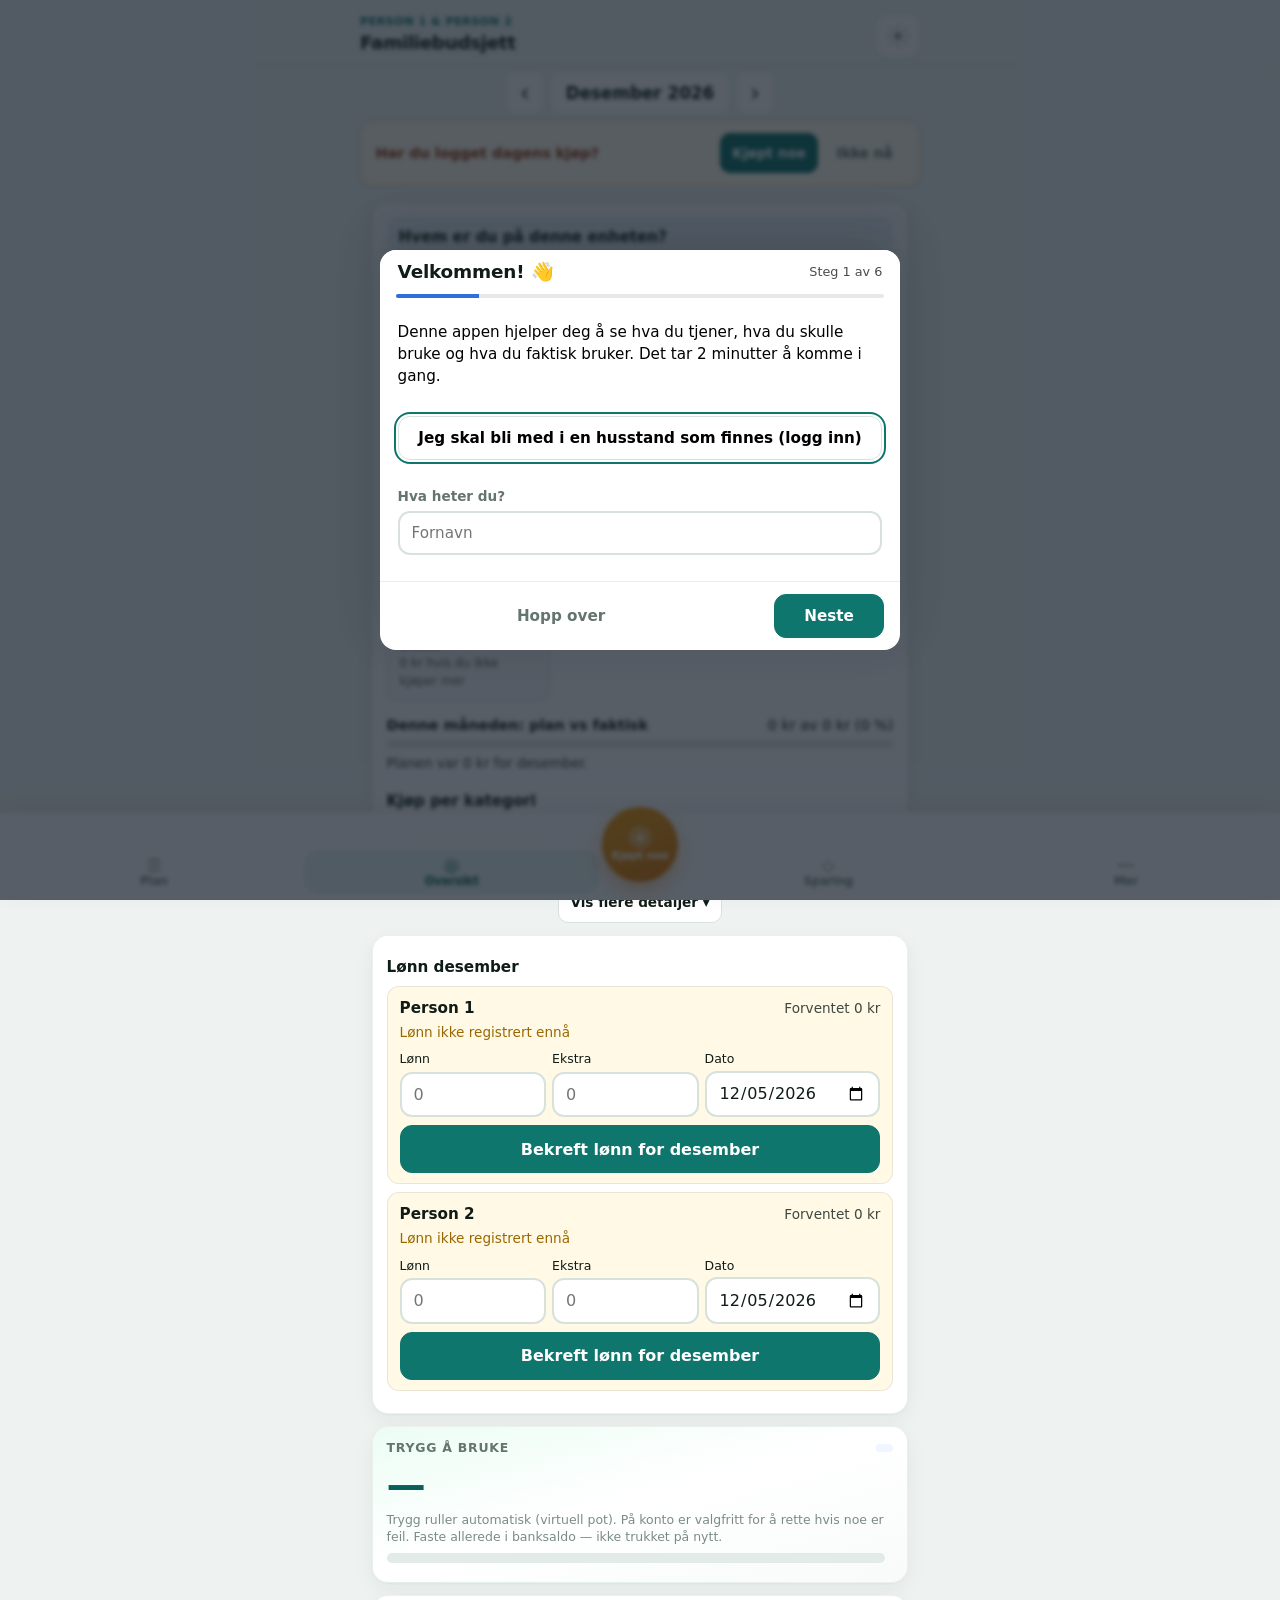
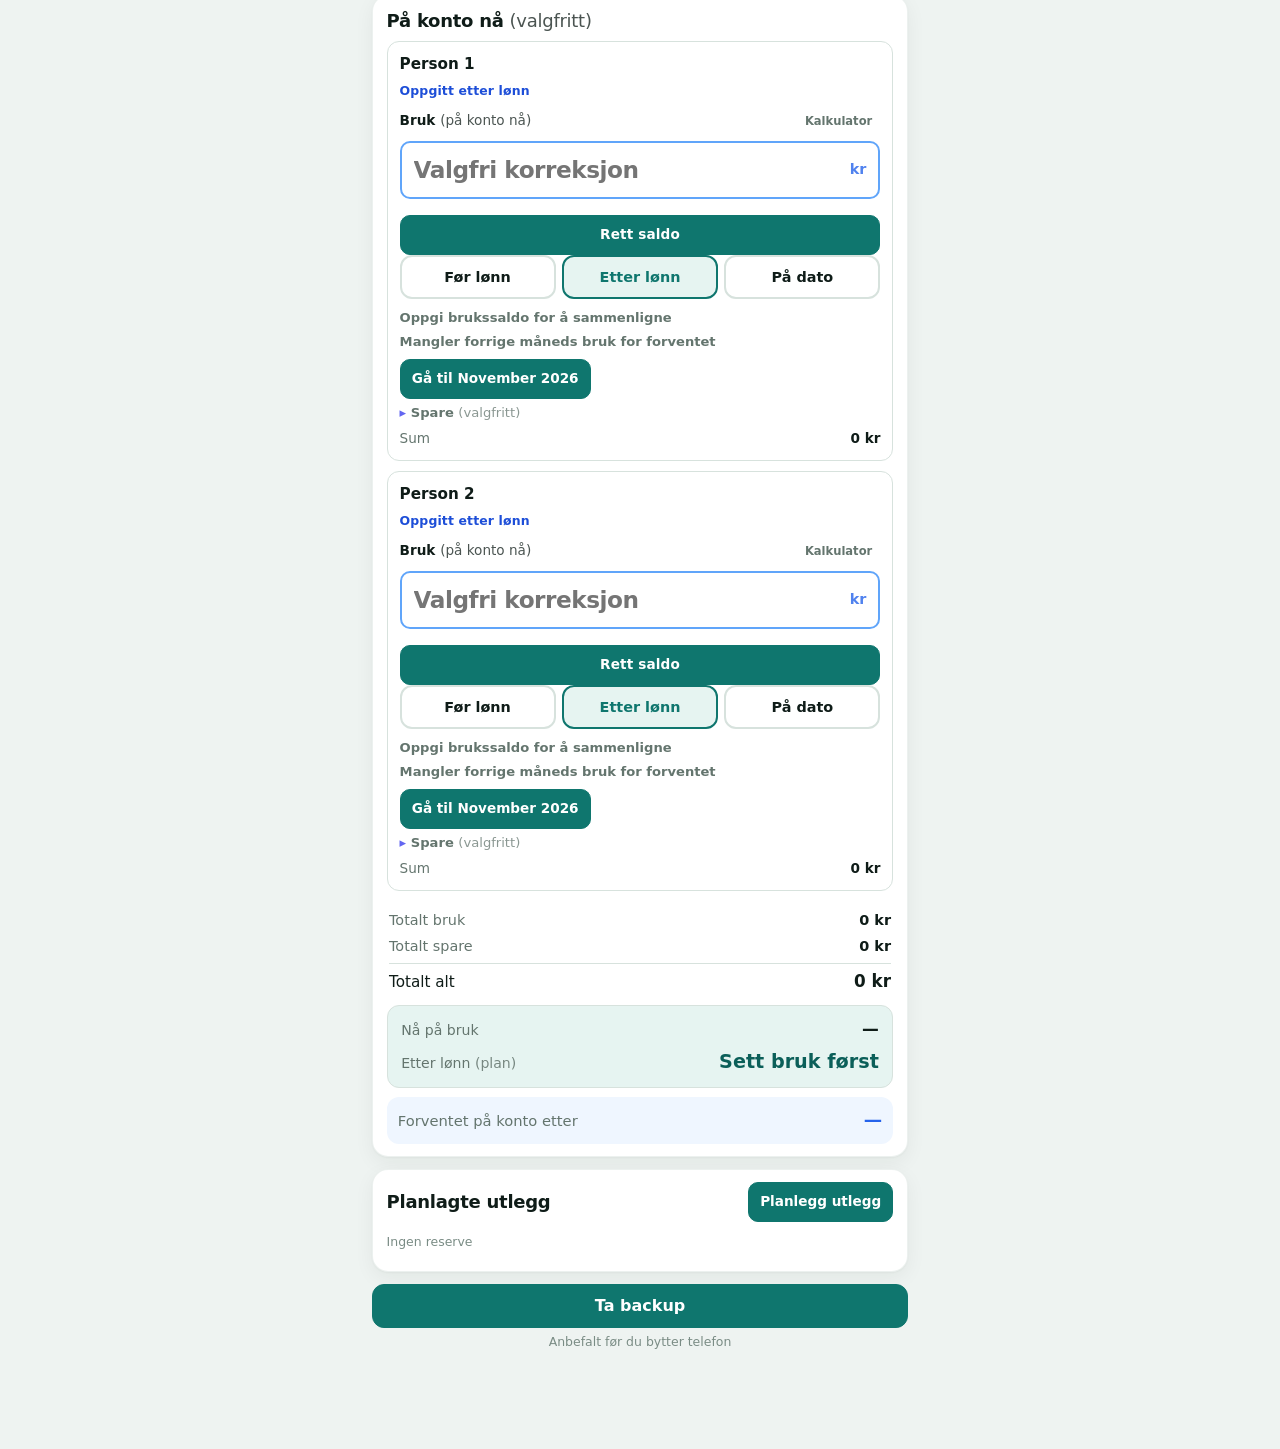
==== familie-budsjett-mobil.html @ 06b8fc4e "Flere brukere: per-post fletting i synk (ingen overskriving), Dette er meg per enhet, delingsveiledn" ====
<!DOCTYPE html>
<html lang="nb">
<head>
  <meta charset="UTF-8" />
  <meta name="viewport" content="width=device-width, initial-scale=1, viewport-fit=cover" />
  <meta name="theme-color" content="#0f766e" />
  <meta name="description" content="Familiebudsjett – budsjett mot faktisk, rask logging for husstanden." />
  <meta name="apple-mobile-web-app-capable" content="yes" />
  <meta name="mobile-web-app-capable" content="yes" />
  <meta name="apple-mobile-web-app-status-bar-style" content="default" />
  <meta name="apple-mobile-web-app-title" content="Budsjett" />
  <meta name="application-name" content="Familiebudsjett" />
  <link rel="manifest" href="manifest.webmanifest" />
  <link rel="apple-touch-icon" href="icon-192.png" />
  <title>Familiebudsjett</title>
  <style>
/* Familiebudsjett – calm modern, mobile-first */
:root {
  --bg: #eef3f1;
  --bg-soft: #e4ece9;
  --card: #ffffff;
  --text: #0f1c18;
  --muted: #64756e;
  --border: #d7e2dd;
  --teal: #0f766e;
  --teal-dark: #0b5f59;
  --teal-bg: #e6f4f1;
  --green: #059669;
  --orange: #d97706; /* softer amber-first */
  --orange-soft: #fffbeb;
  --amber: #d97706;
  --blue: #2563eb;
  --red: #e11d48; /* softer rose-red */
  --shadow: 0 1px 2px rgba(15, 28, 24, .035), 0 6px 20px rgba(15, 28, 24, .055);
  --shadow-sm: 0 1px 2px rgba(15, 28, 24, .04);
  --radius: 16px;
  --radius-sm: 12px;
  --space: 8px;
  --tap: 44px;
  --font: "Segoe UI", system-ui, -apple-system, "Helvetica Neue", sans-serif;
  --fs-title: 1.125rem;
  --fs-body: 0.95rem;
  --fs-meta: 0.78rem;
  --safe-bottom: env(safe-area-inset-bottom, 0px);
  --safe-top: env(safe-area-inset-top, 0px);
  --tab-space: 5.5rem;
  --green-bg: #ecfdf5;
  --red-bg: #fff1f2;
  --orange-bg: #fffbeb;
  --blue-bg: #eff6ff;
  --yellow-bg: #fefce8;
}

*, *::before, *::after { box-sizing: border-box; }

html {
  -webkit-text-size-adjust: 100%;
  scroll-behavior: smooth;
}

body {
  margin: 0;
  font-family: var(--font);
  background: var(--bg);
  color: var(--text);
  line-height: 1.45;
  padding: 0 0 calc(var(--tab-space) + env(safe-area-inset-bottom));
  min-height: 100dvh;
}

button, input, select, textarea {
  font: inherit;
  color: inherit;
}

code {
  font-size: .85em;
  background: var(--bg);
  padding: .1em .35em;
  border-radius: 6px;
}

.skip-link {
  position: absolute;
  left: -9999px;
  top: 0;
  background: var(--teal);
  color: #fff;
  padding: .5rem 1rem;
  z-index: 100;
  border-radius: 0 0 8px 0;
}
.skip-link:focus { left: 0; }

.sr-only {
  position: absolute;
  width: 1px;
  height: 1px;
  padding: 0;
  margin: -1px;
  overflow: hidden;
  clip: rect(0,0,0,0);
  border: 0;
}

/* Header */
.app-header {
  position: sticky;
  top: 0;
  z-index: 25;
  background: rgba(240, 244, 243, .92);
  backdrop-filter: blur(12px);
  -webkit-backdrop-filter: blur(12px);
  border-bottom: 1px solid var(--border);
  padding: .45rem 1rem;
}

.header-inner {
  max-width: 560px;
  margin: 0 auto;
  display: flex;
  align-items: center;
  justify-content: space-between;
  gap: .75rem;
}

.eyebrow {
  margin: 0;
  font-size: .75rem;
  font-weight: 600;
  color: var(--teal);
  letter-spacing: .02em;
}

.app-header h1 {
  margin: .1rem 0 0;
  font-size: 1.2rem;
  font-weight: 750;
  letter-spacing: -.02em;
}

.icon-btn {
  min-width: var(--tap);
  min-height: var(--tap);
  border: none;
  background: var(--card);
  border-radius: 12px;
  box-shadow: var(--shadow);
  cursor: pointer;
  display: grid;
  place-items: center;
  color: var(--muted);
  padding: 0;
  flex-shrink: 0;
}
.icon-btn:hover { color: var(--text); }
.icon-btn:active { transform: scale(.96); }

/* Month bar */
.month-bar {
  display: flex;
  align-items: center;
  justify-content: center;
  gap: .45rem;
  padding: .75rem 1rem .35rem;
  max-width: 560px;
  margin: 0 auto;
}

.sticky-bar {
  position: sticky;
  top: 64px;
  z-index: 20;
  background: rgba(240, 244, 243, .94);
  backdrop-filter: blur(10px);
  -webkit-backdrop-filter: blur(10px);
  padding-bottom: .55rem;
  border-bottom: 1px solid transparent;
}

.month-nav {
  min-width: var(--tap);
  min-height: var(--tap);
  border: none;
  background: var(--card);
  border-radius: 12px;
  box-shadow: var(--shadow);
  cursor: pointer;
  font-size: 1.5rem;
  line-height: 1;
  color: var(--text);
}
.month-nav:active { transform: scale(.96); }

.month-label {
  min-height: var(--tap);
  min-width: 10.5rem;
  border: none;
  background: var(--card);
  border-radius: 12px;
  box-shadow: var(--shadow);
  cursor: pointer;
  font-size: 1.05rem;
  font-weight: 700;
  padding: 0 .9rem;
}
.month-label:hover { outline: 2px solid var(--teal-bg); }

.toolbar {
  max-width: 560px;
  margin: 0 auto;
  padding: .35rem 1rem .5rem;
  display: flex;
  gap: .5rem;
  align-items: center;
  justify-content: space-between;
  flex-wrap: wrap;
}

.sort-wrap { margin-left: auto; }

/* Reminder — soft, in content flow (never covers bottom buy) */
.reminder {
  position: relative;
  z-index: 1;
  max-width: 560px;
  margin: 0 auto .55rem;
  padding: .7rem .9rem;
  background: var(--orange-bg);
  border: 1px solid #fed7aa;
  border-radius: 14px;
  display: flex;
  flex-wrap: wrap;
  align-items: center;
  justify-content: space-between;
  gap: .55rem;
  width: calc(100% - 2rem);
  pointer-events: auto;
}
.reminder.soft-reminder {
  box-shadow: none;
}
.reminder p { margin: 0; font-weight: 600; color: #9a3412; font-size: .9rem; }
.reminder-actions { display: flex; gap: .4rem; }
.reminder[hidden] { display: none !important; }

/* Layout */
.wrap {
  max-width: 560px;
  margin: 0 auto;
  padding: 0 1rem 1rem;
  display: flex;
  flex-direction: column;
  gap: 1rem;
}

.card {
  background: var(--card);
  border-radius: var(--radius);
  box-shadow: var(--shadow);
  padding: 1.1rem 1.15rem;
}

.card-head {
  display: flex;
  align-items: center;
  justify-content: space-between;
  gap: .5rem;
  margin-bottom: .75rem;
}

.card h2, .card-head h2 {
  margin: 0;
  font-size: .78rem;
  font-weight: 700;
  text-transform: uppercase;
  letter-spacing: .06em;
  color: var(--muted);
}

.hint {
  margin: -.35rem 0 .85rem;
  font-size: .85rem;
  color: var(--muted);
}

.meta-line {
  margin: .65rem 0 0;
  font-size: .82rem;
  color: var(--muted);
}

.pill {
  display: inline-flex;
  align-items: center;
  font-size: .72rem;
  font-weight: 700;
  padding: .25rem .55rem;
  border-radius: 999px;
  text-transform: uppercase;
  letter-spacing: .04em;
}
.pill.blue { background: var(--blue-bg); color: var(--blue); }
.pill.green { background: var(--green-bg); color: var(--green); }
.pill.orange { background: var(--orange-bg); color: var(--orange); }
.pill.red { background: var(--red-bg); color: var(--red); }

/* Family stats */
.stat-grid { display: grid; gap: .55rem; }

.stat {
  display: flex;
  justify-content: space-between;
  align-items: baseline;
  gap: .75rem;
  padding: .55rem .75rem;
  border-radius: 12px;
  background: var(--bg);
}
.stat .label { color: var(--muted); font-size: .92rem; }
.stat .value {
  font-weight: 700;
  font-size: 1.1rem;
  font-variant-numeric: tabular-nums;
  text-align: right;
}
.stat.green { background: var(--green-bg); }
.stat.green .value { color: var(--green); }
.stat.orange { background: var(--orange-bg); }
.stat.orange .value { color: var(--orange); }
.stat.blue { background: var(--blue-bg); }
.stat.blue .value { color: var(--blue); }
.stat.red { background: var(--red-bg); }
.stat.red .value { color: var(--red); }
.stat.big { padding: .85rem; margin-top: .15rem; }
.stat.big .value { font-size: 1.4rem; }

.saldo-row {
  display: flex;
  flex-direction: column;
  gap: .35rem;
  padding: .6rem .75rem;
  border-radius: 12px;
  background: var(--blue-bg);
}
.saldo-row label {
  font-size: .88rem;
  color: var(--blue);
  font-weight: 600;
}
.input-affix {
  display: flex;
  align-items: center;
  gap: .45rem;
  background: #fff;
  border: 2px solid #93c5fd;
  border-radius: 10px;
  padding-right: .75rem;
}
.input-affix input {
  border: none;
  background: transparent;
  padding: .65rem .75rem;
  font-size: 1.15rem;
  font-weight: 700;
  color: var(--blue);
  width: 100%;
  min-height: calc(var(--tap) - 4px);
}
.input-affix input:focus { outline: none; }
.input-affix:focus-within { border-color: var(--blue); }
.input-affix span {
  color: var(--blue);
  font-weight: 600;
  font-size: .9rem;
  opacity: .8;
}

/* Kontoer (per-person bruk / spare) */
.kontoer-grid {
  display: flex;
  flex-direction: column;
  gap: .65rem;
  margin-bottom: .65rem;
}
.kontoer-person {
  padding: .7rem .75rem;
  border-radius: 12px;
  background: var(--bg);
  border: 1px solid var(--border);
}
.kontoer-person h3 {
  margin: 0 0 .55rem;
  font-size: .95rem;
  font-weight: 700;
}
.kontoer-fields {
  display: grid;
  grid-template-columns: 1fr 1fr;
  gap: .5rem .65rem;
}
.kontoer-fields .field {
  display: flex;
  flex-direction: column;
  gap: .25rem;
  margin: 0;
}
.kontoer-fields .field > span {
  font-size: .78rem;
  font-weight: 600;
  color: var(--muted);
}
.kontoer-fields .input-affix {
  border-color: #93c5fd;
}
.kontoer-fields .input-affix.spare {
  border-color: #a5b4fc;
}
.kontoer-fields .input-affix.spare input { color: #4338ca; }
.kontoer-fields .input-affix.spare span { color: #4338ca; }
.kontoer-fields .input-affix.spare:focus-within { border-color: #4338ca; }
.kontoer-person-sum {
  margin-top: .45rem;
  font-size: .85rem;
  color: var(--muted);
  display: flex;
  justify-content: space-between;
  font-variant-numeric: tabular-nums;
}
.kontoer-person-sum strong {
  color: var(--text);
  font-weight: 700;
}
.kontoer-totals {
  display: flex;
  flex-direction: column;
  gap: .35rem;
  padding: .55rem .15rem .35rem;
  margin-bottom: .35rem;
}
.kontoer-total-row {
  display: flex;
  justify-content: space-between;
  align-items: baseline;
  font-size: .9rem;
  color: var(--muted);
  font-variant-numeric: tabular-nums;
}
.kontoer-total-row strong {
  color: var(--text);
  font-weight: 700;
}
.kontoer-total-row.is-grand {
  padding-top: .35rem;
  border-top: 1px solid var(--border);
  font-size: .95rem;
  color: var(--text);
}
.kontoer-total-row.is-grand strong {
  font-size: 1.05rem;
}

.saldo-hero {
  margin: .35rem 0 .55rem;
  padding: .7rem .85rem;
  border-radius: var(--radius-sm, 12px);
  background: var(--teal-bg, #e6f4f1);
  border: 1px solid var(--border);
  display: flex;
  flex-direction: column;
  gap: .4rem;
}
.saldo-hero-row {
  display: flex;
  justify-content: space-between;
  align-items: baseline;
  gap: .75rem;
  font-variant-numeric: tabular-nums;
}
.saldo-hero-label {
  color: var(--muted);
  font-size: .88rem;
}
.saldo-hero-label .opt {
  font-style: normal;
  font-weight: 400;
  opacity: .85;
}
.saldo-hero-value {
  font-weight: 700;
  color: var(--text);
  font-size: 1.05rem;
}
.saldo-hero-row.is-emphasis .saldo-hero-value {
  font-size: 1.2rem;
  color: var(--teal-dark, #0b5f59);
}
.saldo-hero-value.is-neg { color: var(--red); }
.saldo-hero-value.is-muted { color: var(--muted); font-weight: 600; font-size: .95rem; }
.saldo-hero-hint { margin: .15rem 0 0; }

/* ——— På konto nå (reconciliation) ——— */
.pa-konto-card {
  border-color: #93c5fd;
  background: linear-gradient(180deg, #f8fbff 0%, var(--card, #fff) 48%);
}
.pa-konto-lead {
  margin: -.15rem 0 .65rem;
}
.pa-konto-person {
  background: #fff;
}
.pa-konto-bruk-field {
  display: flex;
  flex-direction: column;
  gap: .3rem;
  margin: 0 0 .55rem;
}
.pa-konto-bruk-field .field-label-row {
  display: flex;
  justify-content: space-between;
  align-items: center;
  gap: .5rem;
}
.pa-konto-bruk-field .field-label-row > span {
  font-size: .85rem;
  font-weight: 700;
  color: var(--text);
}
.pa-konto-bruk-input {
  border-color: #60a5fa !important;
  border-width: 2px;
}
.pa-konto-bruk-input input.pa-konto-bruk {
  font-size: 1.45rem;
  font-weight: 800;
  letter-spacing: -0.02em;
  min-height: 2.6rem;
  font-variant-numeric: tabular-nums;
}
.pa-konto-compare {
  display: flex;
  flex-direction: column;
  gap: .25rem;
  margin: .15rem 0 .35rem;
  padding: .45rem .55rem;
  border-radius: 10px;
  background: var(--bg, #f5f7fa);
  border: 1px solid var(--border);
}
.pa-konto-compare-row {
  display: flex;
  justify-content: space-between;
  align-items: baseline;
  gap: .75rem;
  font-size: .88rem;
  color: var(--muted);
  font-variant-numeric: tabular-nums;
}
.pa-konto-compare-row strong {
  color: var(--text);
  font-weight: 700;
}
.pa-konto-diff {
  margin: .2rem 0 0;
  font-size: .92rem;
  font-weight: 700;
  font-variant-numeric: tabular-nums;
}
.pa-konto-diff.is-more { color: var(--teal-dark, #0b5f59); }
.pa-konto-diff.is-less { color: var(--red, #c0392b); }
.pa-konto-diff.is-ok { color: var(--teal-dark, #0b5f59); }
.pa-konto-diff.is-muted { color: var(--muted); font-weight: 600; font-size: .82rem; }
.pa-konto-diff-action {
  margin: .15rem 0 0;
}
.pa-konto-diff-action .pa-konto-log-buy {
  font-size: .78rem;
}
.pa-konto-etter {
  margin: .2rem 0 .35rem;
  font-size: .82rem;
  color: var(--muted);
}
.pa-konto-etter strong {
  color: var(--text);
  font-weight: 700;
  font-variant-numeric: tabular-nums;
}
.pa-konto-spare {
  margin: .25rem 0 .35rem;
}
.pa-konto-spare summary {
  cursor: pointer;
  font-size: .82rem;
  font-weight: 600;
  color: var(--muted);
  list-style: none;
}
.pa-konto-spare summary::-webkit-details-marker { display: none; }
.pa-konto-spare summary::before {
  content: "▸ ";
  color: #6366f1;
}
.pa-konto-spare[open] summary::before { content: "▾ "; }
.pa-konto-spare .field {
  margin-top: .4rem;
}
.pa-konto-samlet {
  margin: .35rem 0 .55rem;
  padding: .7rem .75rem;
  border-radius: 12px;
  background: #eef6ff;
  border: 1px solid #bfdbfe;
}
.pa-konto-samlet h3 {
  margin: 0 0 .4rem;
  font-size: .95rem;
  font-weight: 800;
}
#paKontoUpdated {
  margin: .25rem 0 .1rem;
  font-size: .8rem;
}

.pa-konto-when-badge {
  margin: -.15rem 0 .45rem;
  font-size: .78rem;
  font-weight: 700;
  color: #1d4ed8;
  letter-spacing: 0.01em;
}
.pa-konto-when-seg {
  margin: 0 0 .55rem;
  grid-template-columns: 1fr 1fr 1fr;
  gap: .3rem;
}
.pa-konto-when-seg label {
  min-height: 2.35rem;
  font-size: .78rem;
  font-weight: 700;
  padding: .2rem .25rem;
  text-align: center;
  line-height: 1.15;
}
.pa-konto-when-seg label:has(input:checked) {
  border-color: #3b82f6;
  background: #eff6ff;
  color: #1d4ed8;
}
.pa-konto-asof-field {
  display: flex;
  flex-direction: column;
  gap: .25rem;
  margin: 0 0 .55rem;
}
.pa-konto-asof-field > span {
  font-size: .82rem;
  font-weight: 700;
  color: var(--text);
}
.pa-konto-asof {
  min-height: 2.4rem;
  border: 2px solid #93c5fd;
  border-radius: 10px;
  padding: .35rem .55rem;
  font-size: 1rem;
  font-weight: 600;
  background: #fff;
  color: var(--text);
  max-width: 100%;
}

.pa-konto-confirm {
  margin-top: .45rem;
  width: 100%;
  min-height: 2.55rem;
  font-weight: 800;
  letter-spacing: 0.01em;
}
.pa-konto-breakdown {
  margin: .45rem 0 0;
  padding-top: .35rem;
  border-top: 1px dashed var(--border, #d0d7de);
}
.pa-konto-breakdown > summary {
  cursor: pointer;
  font-size: .78rem;
  font-weight: 700;
  color: #1d4ed8;
  list-style: none;
}
.pa-konto-breakdown > summary::-webkit-details-marker { display: none; }
.pa-konto-breakdown > summary::before {
  content: "▸ ";
  color: #3b82f6;
}
.pa-konto-breakdown[open] > summary::before { content: "▾ "; }
.pa-konto-breakdown-rows {
  display: flex;
  flex-direction: column;
  gap: .18rem;
  margin-top: .35rem;
}
.pa-konto-breakdown-row {
  display: flex;
  justify-content: space-between;
  align-items: baseline;
  gap: .75rem;
  font-size: .8rem;
  color: var(--muted);
  font-variant-numeric: tabular-nums;
}
.pa-konto-breakdown-row strong {
  color: var(--text);
  font-weight: 700;
}
.pa-konto-breakdown-row.is-eq {
  margin-top: .2rem;
  padding-top: .25rem;
  border-top: 1px solid var(--border, #d0d7de);
  font-weight: 700;
  color: var(--text);
}
.pa-konto-breakdown-row.is-eq strong {
  font-size: .92rem;
}
.pa-konto-breakdown-hint {
  margin: .3rem 0 0;
}
.pa-konto-missing-prev {
  margin-top: .35rem;
  display: flex;
  flex-direction: column;
  gap: .35rem;
  align-items: flex-start;
}
.pa-konto-missing-prev .pa-konto-diff {
  margin: 0;
}
.pa-konto-missing-prev .btn {
  margin-top: .1rem;
}

@media (max-width: 480px) {
  .pa-konto-when-seg label {
    font-size: .72rem;
    min-height: 2.5rem;
  }
}


@media (max-width: 480px) {
  .pa-konto-bruk-input input.pa-konto-bruk {
    font-size: 1.35rem;
  }
}


.setting-buffer {
  margin-top: .35rem;
}
.setting-buffer > span {
  display: block;
  margin-bottom: .35rem;
  font-size: .92rem;
  font-weight: 600;
}


.health {
  margin-top: .75rem;
  padding: .75rem .85rem;
  border-radius: 12px;
  background: var(--bg);
  font-size: .9rem;
}
.health strong { font-weight: 700; }
.health ul {
  margin: .4rem 0 0;
  padding-left: 1.1rem;
  color: var(--muted);
}
.health li { margin: .2rem 0; }

/* Person cards */
.person-grid {
  display: grid;
  gap: 1rem;
}
@media (min-width: 500px) {
  .person-grid { grid-template-columns: 1fr 1fr; }
}

.person-card {
  background: var(--card);
  border-radius: var(--radius);
  box-shadow: var(--shadow);
  padding: 1rem 1.05rem;
}
.person-card h3 {
  margin: 0 0 .7rem;
  font-size: 1.05rem;
}
.name-a { color: #0e7490; }
.name-b { color: #7c3aed; }

.person-rows {
  display: flex;
  flex-direction: column;
  gap: .35rem;
}
.person-row {
  display: flex;
  justify-content: space-between;
  font-size: .93rem;
  padding: .2rem 0;
}
.person-row .amt {
  font-weight: 600;
  font-variant-numeric: tabular-nums;
}
.person-row.income .amt { color: var(--green); }
.person-row.expense .amt { color: var(--orange); }
.person-row.spare .amt { color: var(--blue); }
.person-row.result {
  border-top: 1px solid var(--border);
  margin-top: .3rem;
  padding-top: .5rem;
  font-weight: 700;
}
.person-row.result.pos .amt { color: var(--green); }
.person-row.result.neg .amt { color: var(--red); }

.person-actions {
  display: flex;
  gap: .4rem;
  margin-top: .75rem;
  flex-wrap: wrap;
}

/* Buttons */
.btn {
  display: inline-flex;
  align-items: center;
  justify-content: center;
  gap: .35rem;
  min-height: var(--tap);
  padding: .5rem 1rem;
  border: 1px solid var(--border);
  border-radius: 12px;
  background: var(--card);
  font-weight: 650;
  cursor: pointer;
  text-align: center;
}
.btn:active { transform: scale(.97); }
.btn.sm {
  min-height: 40px;
  padding: .35rem .7rem;
  font-size: .85rem;
  border-radius: 10px;
}
.btn.xs {
  min-height: 28px;
  padding: .15rem .45rem;
  font-size: .72rem;
  border-radius: 8px;
  font-weight: 700;
}
.btn.primary {
  background: var(--teal);
  color: #fff;
  border-color: var(--teal);
}
.btn.ghost {
  background: transparent;
  color: var(--muted);
  border-color: transparent;
  box-shadow: none;
}
.btn.ghost:hover { background: var(--bg); color: var(--text); }
.btn.green {
  background: var(--green-bg);
  color: var(--green);
  border-color: #a7f3d0;
  flex: 1;
}
.btn.blue {
  background: var(--blue-bg);
  color: var(--blue);
  border-color: #bfdbfe;
  flex: 1;
}
.btn.danger { color: var(--red); }
.btn.danger.ghost { background: transparent; border-color: transparent; }
.btn.file-btn { position: relative; overflow: hidden; cursor: pointer; }

.select, .input {
  width: 100%;
  min-height: var(--tap);
  border: 2px solid var(--border);
  border-radius: 12px;
  padding: .55rem .75rem;
  background: #fff;
}
.select:focus, .input:focus {
  outline: none;
  border-color: var(--teal);
}
.select.lg, .input.lg {
  font-size: 1.05rem;
  font-weight: 600;
}
#expAmount, #incAmount, #savAmount {
  font-size: 1.55rem;
  font-weight: 750;
  text-align: center;
}
#expAmount { color: var(--orange); }
#incAmount { color: var(--green); }
#savAmount { color: var(--blue); }

.toolbar .select {
  width: auto;
  min-width: 10rem;
  min-height: 40px;
  font-size: .88rem;
}

/* Empty */
.empty {
  text-align: center;
  padding: 1.35rem 1rem;
  color: var(--muted);
}
.empty-icon {
  font-size: 1.8rem;
  display: block;
  margin-bottom: .4rem;
}
.empty p { margin: 0; font-size: .95rem; }

/* Categories */
.category-list {
  display: flex;
  flex-direction: column;
  gap: .65rem;
}

.cat-group-label {
  font-size: .72rem;
  font-weight: 700;
  text-transform: uppercase;
  letter-spacing: .05em;
  color: var(--muted);
  margin: .35rem 0 .1rem;
  padding-left: .15rem;
}
.cat-group-label:first-child { margin-top: 0; }

.cat-row {
  background: var(--bg);
  border-radius: 14px;
  padding: .75rem .8rem .7rem;
  border: 1px solid transparent;
  transition: border-color .15s;
}
.cat-row.over {
  background: var(--red-bg);
  border-color: #fecaca;
}
.cat-row.under {
  /* calm default */
}
.cat-row.exact {
  background: var(--green-bg);
}

.cat-row-top {
  display: flex;
  justify-content: space-between;
  align-items: flex-start;
  gap: .5rem;
  margin-bottom: .45rem;
}
.cat-name {
  font-weight: 700;
  font-size: .98rem;
}
.cat-meta {
  font-size: .75rem;
  color: var(--muted);
  margin-top: .1rem;
}
.cat-amounts {
  text-align: right;
  font-variant-numeric: tabular-nums;
}
.cat-actual {
  font-weight: 750;
  font-size: 1.02rem;
  color: var(--orange);
}
.cat-row.over .cat-actual { color: var(--red); }
.cat-remain {
  font-size: .78rem;
  color: var(--muted);
}
.cat-remain.ok { color: var(--green); }
.cat-remain.bad { color: var(--red); font-weight: 650; }

.cat-budget-row {
  display: flex;
  align-items: center;
  gap: .5rem;
  margin-bottom: .55rem;
  flex-wrap: wrap;
}
.cat-budget-row label {
  font-size: .88rem;
  color: var(--text);
  white-space: nowrap;
  font-weight: 700;
  flex: 1 1 auto;
  min-width: 8rem;
}
.cat-budget-row input {
  flex: 1 1 8rem;
  min-height: 52px;
  border: 2px solid #fdba74;
  border-radius: 12px;
  padding: .5rem .75rem;
  font-weight: 750;
  font-size: 1.2rem;
  font-variant-numeric: tabular-nums;
  background: #fff;
  max-width: none;
  margin-left: 0;
  color: var(--orange);
  box-shadow: 0 0 0 3px rgba(234, 88, 12, .06);
}
.cat-budget-row input:focus {
  outline: none;
  border-color: var(--teal);
  box-shadow: 0 0 0 3px rgba(15, 118, 110, .15);
}
.cat-budget-row .unit {
  font-size: .85rem;
  color: var(--muted);
  font-weight: 650;
}
.cat-row-grid {
  display: grid;
  grid-template-columns: 1fr auto;
  gap: .35rem .65rem;
  align-items: start;
}
.cat-fact-label {
  font-size: .72rem;
  color: var(--muted);
  text-transform: uppercase;
  letter-spacing: .04em;
  font-weight: 700;
}

.progress {
  height: 8px;
  background: #e5ebe8;
  border-radius: 999px;
  overflow: hidden;
}
.progress > span {
  display: block;
  height: 100%;
  border-radius: 999px;
  background: var(--green);
  transition: width .25s ease;
}
.progress.over > span { background: var(--red); }
.progress.warn > span { background: var(--orange); }

/* Transactions */
.tx-filters {
  display: grid;
  grid-template-columns: 1fr auto;
  gap: .45rem;
  margin-bottom: .75rem;
}
.tx-list {
  display: flex;
  flex-direction: column;
  gap: .45rem;
}
.tx-item {
  display: grid;
  grid-template-columns: 1fr auto;
  gap: .1rem .65rem;
  padding: .7rem .8rem;
  background: var(--bg);
  border-radius: 12px;
  cursor: pointer;
  border: 1px solid transparent;
  text-align: left;
  width: 100%;
  font: inherit;
  color: inherit;
}
.tx-item:hover { border-color: var(--border); }
.tx-item:active { transform: scale(.99); }
.tx-item .title { font-weight: 650; font-size: .95rem; }
.tx-item .meta { font-size: .78rem; color: var(--muted); grid-column: 1; }
.tx-item .amount {
  font-weight: 750;
  font-variant-numeric: tabular-nums;
  text-align: right;
}
.tx-item .amount.expense { color: var(--orange); }
.tx-item .amount.income { color: var(--green); }
.tx-item .amount.saving { color: var(--blue); }

/* Legacy FAB (unused — «Kjøpt noe» lives in tab bar) */
.fab { display: none !important; }

/* Dialogs / modals */
.modal {
  border: none;
  padding: 0;
  background: transparent;
  max-width: 100%;
  max-height: 100%;
  width: 100%;
  margin: 0;
}
.modal::backdrop {
  background: rgba(15, 23, 42, .48);
}
.modal[open] {
  display: flex;
  align-items: flex-end;
  justify-content: center;
  width: 100vw;
  height: 100dvh;
  max-width: 100vw;
  max-height: 100dvh;
}

.modal-card {
  background: var(--card);
  width: 100%;
  max-width: 520px;
  max-height: 92dvh;
  overflow: auto;
  border-radius: 20px 20px 0 0;
  padding: 0;
  box-shadow: 0 -8px 40px rgba(0,0,0,.15);
  display: flex;
  flex-direction: column;
}
.modal-card.wide { max-width: 560px; }

@media (min-width: 560px) {
  .modal[open] { align-items: center; padding: 1rem; }
  .modal-card {
    border-radius: 20px;
    max-height: min(90dvh, 720px);
  }
}

.modal-head {
  display: flex;
  align-items: center;
  justify-content: space-between;
  gap: .5rem;
  padding: 1rem 1.1rem .5rem;
  position: sticky;
  top: 0;
  background: var(--card);
  z-index: 1;
}
.modal-head h2 {
  margin: 0;
  font-size: 1.15rem;
  font-weight: 750;
  text-transform: none;
  letter-spacing: -.01em;
  color: var(--text);
}
.modal-body {
  padding: .5rem 1.1rem 1rem;
}
.modal-body.stack {
  display: flex;
  flex-direction: column;
  gap: .85rem;
}
.modal-foot {
  display: flex;
  gap: .45rem;
  padding: .75rem 1.1rem calc(1rem + env(safe-area-inset-bottom));
  border-top: 1px solid var(--border);
  position: sticky;
  bottom: 0;
  background: var(--card);
  flex-wrap: wrap;
}
.modal-foot .btn { flex: 1; }
.modal-foot .btn.danger { flex: 0 0 auto; }

.field {
  display: flex;
  flex-direction: column;
  gap: .35rem;
}
.field > span {
  font-size: .85rem;
  font-weight: 650;
  color: var(--muted);
}
.opt { font-style: normal; font-weight: 400; opacity: .75; }

.who-set {
  border: none;
  margin: 0;
  padding: 0;
}
.who-set legend {
  font-size: .85rem;
  font-weight: 650;
  color: var(--muted);
  margin-bottom: .4rem;
  padding: 0;
}

.seg {
  display: grid;
  grid-template-columns: 1fr 1fr 1fr;
  gap: .4rem;
}
.seg label {
  display: flex;
  align-items: center;
  justify-content: center;
  min-height: var(--tap);
  border: 2px solid var(--border);
  border-radius: 12px;
  cursor: pointer;
  font-weight: 650;
  font-size: .9rem;
  margin: 0;
}
.seg input { position: absolute; opacity: 0; pointer-events: none; }
.seg label:has(input:checked) {
  border-color: var(--teal);
  background: var(--teal-bg);
  color: var(--teal);
}

.year-row {
  display: flex;
  align-items: center;
  justify-content: center;
  gap: .75rem;
  margin-bottom: .85rem;
}
.month-grid {
  display: grid;
  grid-template-columns: repeat(3, 1fr);
  gap: .45rem;
}
.month-grid button {
  min-height: 48px;
  border: 1.5px solid var(--border);
  background: var(--bg);
  border-radius: 12px;
  cursor: pointer;
  font-weight: 650;
  font-size: .9rem;
}
.month-grid button.current {
  border-color: var(--teal);
  background: var(--teal-bg);
  color: var(--teal);
}
.month-grid button:hover { border-color: var(--teal); }

.new-cat {
  display: grid;
  grid-template-columns: 1fr;
  gap: .45rem;
  margin-bottom: 1rem;
  padding-bottom: 1rem;
  border-bottom: 1px solid var(--border);
}
@media (min-width: 480px) {
  .new-cat {
    grid-template-columns: 1.4fr .9fr .9fr auto;
    align-items: center;
  }
}

.cat-manage-list {
  display: flex;
  flex-direction: column;
  gap: .5rem;
}
.cat-manage-item {
  display: grid;
  gap: .45rem;
  padding: .75rem;
  background: var(--bg);
  border-radius: 12px;
}
.cat-manage-item.archived { opacity: .55; }
.cat-manage-top {
  display: flex;
  gap: .4rem;
  align-items: center;
  flex-wrap: wrap;
}
.cat-manage-top input[type="text"] {
  flex: 1;
  min-width: 6rem;
  min-height: 40px;
  border: 1.5px solid var(--border);
  border-radius: 8px;
  padding: .35rem .55rem;
  font-weight: 650;
  background: #fff;
}
.cat-manage-controls {
  display: flex;
  flex-wrap: wrap;
  gap: .35rem;
  align-items: center;
}
.cat-manage-controls select {
  min-height: 36px;
  border: 1.5px solid var(--border);
  border-radius: 8px;
  padding: .25rem .4rem;
  background: #fff;
  font-size: .85rem;
}
.chk {
  display: inline-flex;
  align-items: center;
  gap: .3rem;
  font-size: .82rem;
  color: var(--muted);
  font-weight: 600;
  cursor: pointer;
  user-select: none;
}
.chk input { width: 1rem; height: 1rem; accent-color: var(--teal); }

.settings-actions {
  display: flex;
  flex-direction: column;
  gap: .5rem;
}
.settings-actions .btn { width: 100%; justify-content: center; }

/* Toast */
.toast {
  position: fixed;
  left: 50%;
  transform: translateX(-50%);
  bottom: calc(5.2rem + env(safe-area-inset-bottom));
  z-index: 60;
  background: #1e293b;
  color: #fff;
  padding: .7rem 1.1rem;
  border-radius: 12px;
  font-weight: 600;
  font-size: .92rem;
  box-shadow: 0 8px 24px rgba(0,0,0,.2);
  max-width: min(90vw, 360px);
  text-align: center;
}
.toast[hidden] { display: none !important; }


/* Inn vs Ut */
.inn-ut-card { padding-bottom: 1rem; }
.inn-ut-grid {
  display: grid;
  grid-template-columns: 1fr 1fr;
  gap: .65rem;
}
.inn-ut-col {
  border-radius: 14px;
  padding: .85rem .8rem;
  display: flex;
  flex-direction: column;
  gap: .45rem;
}
.inn-ut-col.inn {
  background: var(--green-bg);
  border: 1px solid #a7f3d0;
}
.inn-ut-col.ut {
  background: var(--orange-bg);
  border: 1px solid #fed7aa;
}
.inn-ut-head {
  display: flex;
  align-items: baseline;
  gap: .45rem;
  margin-bottom: .15rem;
}
.inn-ut-badge {
  font-size: 1.15rem;
  font-weight: 800;
  letter-spacing: -.02em;
}
.inn-ut-col.inn .inn-ut-badge { color: var(--green); }
.inn-ut-col.ut .inn-ut-badge { color: var(--orange); }
.inn-ut-sub {
  font-size: .78rem;
  color: var(--muted);
  font-weight: 600;
}
.inn-ut-row {
  display: flex;
  justify-content: space-between;
  align-items: baseline;
  gap: .35rem;
  font-variant-numeric: tabular-nums;
}
.inn-ut-row .muted {
  font-size: .8rem;
  color: var(--muted);
}
.inn-ut-col.inn strong { color: var(--green); font-size: 1.05rem; }
.inn-ut-col.ut strong { color: var(--orange); font-size: 1.05rem; }

.net-bar {
  display: grid;
  grid-template-columns: 1fr 1fr;
  gap: .55rem;
  margin-top: .75rem;
}
.net-item {
  background: var(--bg);
  border-radius: 12px;
  padding: .7rem .75rem;
  display: flex;
  flex-direction: column;
  gap: .2rem;
}
.net-item .label {
  font-size: .78rem;
  color: var(--muted);
  font-weight: 650;
}
.net-item .value {
  font-weight: 800;
  font-size: 1.15rem;
  font-variant-numeric: tabular-nums;
  color: var(--blue);
}
.net-item.pos .value { color: var(--green); }
.net-item.neg .value { color: var(--red); }

.empty.compact { padding: .9rem .5rem .2rem; }

/* Planned income */
.plan-income-grid {
  display: grid;
  gap: .85rem;
}
@media (min-width: 500px) {
  .plan-income-grid { grid-template-columns: 1fr 1fr; }
}
.plan-person {
  background: var(--bg);
  border-radius: 14px;
  padding: .9rem .85rem;
  display: flex;
  flex-direction: column;
  gap: .65rem;
}
.plan-person h3 {
  margin: 0;
  font-size: 1.02rem;
}
.input-affix.green {
  border-color: #6ee7b7;
  background: #fff;
}
.input-affix.green input { color: var(--green); }
.input-affix.green span { color: var(--green); }
.input-affix.green:focus-within { border-color: var(--green); }

/* Planlagt sparing (Plan → inntekt-grid) */
.plan-person .input-affix.spare {
  border-color: #c7d2fe;
  background: #eef2ff;
}
.plan-person .input-affix.spare input { color: #4338ca; }
.plan-person .input-affix.spare span { color: #4338ca; }
.plan-person .input-affix.spare:focus-within { border-color: #4338ca; }
.plan-sparing-hint {
  display: block;
  margin-top: .2rem;
  font-size: .72rem;
  color: var(--muted);
}

.plan-inc-input {
  font-size: 1.25rem !important;
  font-weight: 750 !important;
  min-height: calc(var(--tap) - 2px);
}
.plan-vs {
  font-size: .85rem;
  color: var(--muted);
  padding-top: .15rem;
}
.plan-vs strong {
  color: var(--green);
  font-variant-numeric: tabular-nums;
}

/* Chart */
.chart-toggle {
  grid-template-columns: 1fr 1fr;
  min-width: 9.5rem;
}
.chart-toggle label {
  min-height: 36px;
  font-size: .8rem;
  padding: 0 .35rem;
}
.chart-wrap {
  display: flex;
  flex-direction: column;
  align-items: center;
  gap: 1rem;
}
@media (min-width: 420px) {
  .chart-wrap {
    flex-direction: row;
    align-items: flex-start;
    justify-content: center;
  }
}
#pieChart {
  flex-shrink: 0;
  max-width: 200px;
  width: 100%;
  height: auto;
}
.chart-legend {
  list-style: none;
  margin: 0;
  padding: 0;
  width: 100%;
  display: flex;
  flex-direction: column;
  gap: .4rem;
}
.chart-legend li {
  display: grid;
  grid-template-columns: auto 1fr auto;
  gap: .45rem;
  align-items: center;
  font-size: .88rem;
  font-variant-numeric: tabular-nums;
}
.chart-swatch {
  width: .85rem;
  height: .85rem;
  border-radius: 4px;
  flex-shrink: 0;
}
.chart-legend .name {
  font-weight: 650;
  overflow: hidden;
  text-overflow: ellipsis;
  white-space: nowrap;
}
.chart-legend .amt {
  color: var(--muted);
  font-weight: 600;
  text-align: right;
  white-space: nowrap;
}
.chart-legend .pct {
  color: var(--muted);
  font-size: .78rem;
  grid-column: 2 / -1;
  margin-top: -.25rem;
}

.cat-group-label {
  display: flex;
  align-items: center;
  justify-content: space-between;
  gap: .5rem;
  margin-top: .85rem !important;
  margin-bottom: .35rem !important;
  padding: .35rem .15rem;
  border-bottom: 1px solid var(--border);
}
.cat-group-label .group-sum {
  font-weight: 650;
  text-transform: none;
  letter-spacing: 0;
  color: var(--orange);
  font-variant-numeric: tabular-nums;
}

@media (prefers-reduced-motion: reduce) {
  *, *::before, *::after {
    transition: none !important;
    scroll-behavior: auto !important;
  }
}


/* ——— Budget-first UX ——— */
.onboard-banner {
  background: linear-gradient(135deg, var(--teal-bg), #fff);
  border: 1px solid #99f6e4;
  border-radius: 16px;
  padding: .95rem 1rem;
  box-shadow: var(--shadow);
}
.onboard-inner {
  display: flex;
  flex-wrap: wrap;
  align-items: center;
  justify-content: space-between;
  gap: .75rem;
}
.onboard-inner p {
  margin: 0;
  font-size: .95rem;
  color: var(--text);
  flex: 1 1 12rem;
  line-height: 1.35;
}

.budget-hero {
  border: 2px solid #99f6e4;
  background: linear-gradient(180deg, #f0fdfa 0%, #ffffff 42%);
  scroll-margin-top: 7.5rem;
}
.budget-hero > .card-head h2 {
  font-size: 1.22rem;
}
.hero-hint {
  margin: -.15rem 0 1rem;
  font-size: .95rem;
  color: var(--text);
  font-weight: 550;
}

.budget-block {
  margin-top: .35rem;
  padding-top: 1rem;
  border-top: 1px solid var(--border);
}
.budget-block:first-of-type {
  border-top: none;
  padding-top: .15rem;
  margin-top: 0;
}
.budget-block-head {
  display: flex;
  align-items: center;
  justify-content: space-between;
  gap: .5rem;
  margin-bottom: .35rem;
}
.budget-block-head h3 {
  margin: 0;
  font-size: 1.05rem;
  font-weight: 750;
}
.hint.compact {
  margin: 0 0 .75rem;
  font-size: .86rem;
}

.cat-spend-sticky {
  position: sticky;
  top: 118px;
  z-index: 15;
  display: flex;
  align-items: center;
  justify-content: space-between;
  gap: .5rem;
  background: rgba(255, 247, 237, .96);
  border: 1px solid #fed7aa;
  border-radius: 12px;
  padding: .55rem .75rem;
  margin-bottom: .75rem;
  backdrop-filter: blur(8px);
  -webkit-backdrop-filter: blur(8px);
  box-shadow: 0 2px 10px rgba(15, 23, 42, .06);
  font-size: .88rem;
  color: var(--muted);
  font-weight: 650;
}
.cat-spend-sticky strong {
  color: var(--orange);
  font-size: 1.05rem;
  font-variant-numeric: tabular-nums;
}

.inn-ut-head {
  flex-wrap: wrap;
}
.endre-btn {
  margin-left: auto;
  color: var(--teal) !important;
  text-decoration: underline;
  text-underline-offset: 2px;
  padding-inline: .35rem !important;
}
.inn-ut-col.inn .endre-btn { color: var(--green) !important; }
.inn-ut-col.ut .endre-btn { color: var(--orange) !important; }

#sectionPlanIncome,
#sectionPlanExpenses {
  scroll-margin-top: 7.5rem;
}

.cat-hero .hint { margin-bottom: .65rem; }

/* ——— Dialog fallback (iOS Safari / file://) ——— */
body.modal-open {
  overflow: hidden;
  touch-action: none;
}
dialog.modal.is-open {
  display: flex !important;
  position: fixed;
  inset: 0;
  z-index: 3000;
  width: 100%;
  height: 100%;
  max-width: 100%;
  max-height: 100%;
  margin: 0;
  padding: 0;
  border: none;
  background: rgba(15, 23, 42, .48);
  align-items: flex-end;
  justify-content: center;
}
@media (min-width: 560px) {
  dialog.modal.is-open {
    align-items: center;
    padding: 1rem;
  }
}
dialog.modal.is-open .modal-card {
  position: relative;
  z-index: 1;
}

/* Inn/Ut view tabs */
.view-tabs {
  display: flex;
  flex-wrap: wrap;
  gap: .35rem;
  margin: 0 0 .85rem;
  padding: .2rem;
  background: var(--bg-soft, #e8efec);
  border-radius: 12px;
}
.view-tab {
  flex: 1 1 auto;
  min-width: 4.5rem;
  border: none;
  background: transparent;
  color: var(--muted);
  font: inherit;
  font-weight: 700;
  font-size: .9rem;
  padding: .55rem .7rem;
  border-radius: 10px;
  cursor: pointer;
  text-align: center;
}
.view-tab[aria-selected="true"],
.view-tab.active {
  background: #fff;
  color: var(--text);
  box-shadow: 0 1px 3px rgba(0,0,0,.08);
}
.felles-note {
  font-size: .8rem;
  color: var(--muted);
  margin: .35rem 0 0;
}

/* People management */
.people-manage {
  display: flex;
  flex-direction: column;
  gap: .75rem;
  margin: .65rem 0 1rem;
}
.people-card {
  display: flex;
  flex-direction: column;
  gap: .55rem;
  padding: .9rem .95rem;
  background: var(--bg-soft, #e8efec);
  border: 1.5px solid var(--border, #d5e0db);
  border-radius: 14px;
}
.people-card.archived {
  opacity: .62;
  border-style: dashed;
}
.people-name-field {
  display: flex;
  flex-direction: column;
  gap: .3rem;
  margin: 0;
}
.people-name-label {
  font-size: .78rem;
  font-weight: 700;
  color: var(--muted);
}
.people-name-input {
  width: 100%;
  min-height: var(--tap, 44px);
  font: inherit;
  font-size: 1.2rem;
  font-weight: 800;
  padding: .65rem .75rem;
  border: 1.5px solid var(--border, #d5e0db);
  border-radius: 12px;
  background: #fff;
  color: var(--text);
}
.people-name-input:focus {
  outline: none;
  border-color: var(--teal);
  box-shadow: 0 0 0 3px rgba(15, 118, 110, .15);
}
.people-card-actions {
  display: flex;
  flex-wrap: wrap;
  gap: .45rem;
}
.people-action {
  min-height: 42px;
  flex: 1 1 auto;
  font-weight: 700;
}
.people-action.restore {
  background: var(--teal-bg, #e6f4f1);
  color: var(--teal-dark, #0b5f59);
  border-color: #99f6e4;
}
.people-card-hint {
  margin: 0;
  font-size: .8rem;
  color: var(--muted);
  line-height: 1.35;
}
.people-tag {
  align-self: flex-start;
  font-size: .72rem;
  font-weight: 800;
  color: var(--muted);
  background: #fff;
  border: 1px solid var(--border);
  border-radius: 999px;
  padding: .15rem .55rem;
}
.people-card-felles {
  background: #f8fafc;
  border-color: #cbd5e1;
}
.people-felles-title {
  font-size: 1.1rem;
  font-weight: 800;
  color: var(--text);
}
.add-person-block {
  display: flex;
  flex-direction: column;
  gap: .65rem;
  margin-top: .25rem;
}
.people-add-input {
  min-height: var(--tap, 44px);
  font-size: 1.05rem;
  font-weight: 650;
}
.people-add-btn {
  width: 100%;
  min-height: 52px;
  font-size: 1.05rem;
  font-weight: 800;
  border-radius: 14px;
}
.settings-add-person {
  margin-bottom: .75rem;
}
.settings-people-title {
  margin: .35rem 0 0;
  font-size: 1rem;
}
.mer-people-card {
  margin-top: .85rem;
}
/* legacy row (if any) */
.people-row {
  display: flex;
  flex-wrap: wrap;
  gap: .4rem;
  align-items: center;
  padding: .65rem .7rem;
  background: var(--bg-soft, #e8efec);
  border-radius: 12px;
}
.add-person-row {
  display: flex;
  gap: .4rem;
  flex-wrap: wrap;
}
.add-person-row input {
  flex: 1 1 10rem;
}

/* Dynamic who radios wrap */
.seg.who-seg {
  flex-wrap: wrap;
}
.seg.who-seg label {
  flex: 1 1 auto;
  min-width: 4.2rem;
}

.header-eyebrow-dyn {
  margin: 0;
}


/* ——— Design polish 2026 (saleable calm UI) ——— */
html { -webkit-text-size-adjust: 100%; }
body {
  font-family: var(--font);
  background: var(--bg);
  color: var(--text);
  line-height: 1.45;
  padding-bottom: calc(5.5rem + var(--safe-bottom));
}
.app-header {
  padding-top: calc(0.85rem + var(--safe-top));
}
.app-header h1 {
  font-size: 1.45rem;
  font-weight: 800;
  letter-spacing: -0.02em;
  margin: 0.1rem 0 0;
}
.eyebrow {
  font-size: 0.78rem;
  font-weight: 700;
  letter-spacing: 0.04em;
  text-transform: uppercase;
  color: var(--teal);
}
.card {
  background: var(--card);
  border-radius: var(--radius);
  box-shadow: var(--shadow);
  border: 1px solid rgba(213, 224, 219, 0.7);
  padding: calc(var(--space) * 2);
  margin-bottom: calc(var(--space) * 1.5);
}
.card-head h2 {
  font-size: 1.12rem;
  font-weight: 780;
  letter-spacing: -0.015em;
}
.budget-hero {
  border: 1.5px solid rgba(15, 118, 110, 0.18);
  background: linear-gradient(180deg, #ffffff 0%, #f7fbfa 100%);
}
.sticky-bar {
  position: sticky;
  top: 0;
  z-index: 40;
  backdrop-filter: blur(10px);
  -webkit-backdrop-filter: blur(10px);
  background: rgba(238, 243, 241, 0.92);
  padding-left: max(0.75rem, env(safe-area-inset-left));
  padding-right: max(0.75rem, env(safe-area-inset-right));
}
.inn-ut-col.inn {
  background: linear-gradient(160deg, #ecfdf5, #f0fdf9);
  border-radius: var(--radius-sm);
}
.inn-ut-col.ut {
  background: linear-gradient(160deg, #fff7ed, #fffbf5);
  border-radius: var(--radius-sm);
}
.inn-ut-badge {
  font-weight: 800;
  letter-spacing: 0.02em;
}
.net-bar {
  gap: var(--space);
  margin-top: calc(var(--space) * 1.5);
}
.net-item {
  border-radius: var(--radius-sm);
  padding: calc(var(--space) * 1.25);
  box-shadow: var(--shadow-sm);
}
.person-card {
  border-radius: var(--radius);
  box-shadow: var(--shadow);
  border: 1px solid rgba(213, 224, 219, 0.7);
}
.plan-person {
  border-radius: var(--radius-sm);
  background: #f7faf9;
  padding: calc(var(--space) * 1.5);
}
.plan-inc-input,
.cat-budget-row input,
.input.lg {
  font-size: 1.2rem !important;
  font-weight: 700;
  min-height: 48px;
}
.empty {
  text-align: center;
  padding: calc(var(--space) * 3) var(--space);
  color: var(--muted);
}
.empty-icon { font-size: 1.75rem; display: block; margin-bottom: 0.35rem; }
.onboard-banner {
  border-radius: var(--radius-sm);
  background: linear-gradient(90deg, #ecfdf5, #e0f2fe);
  border: 1px solid rgba(15, 118, 110, 0.2);
  margin-bottom: calc(var(--space) * 1.5);
}
.view-tabs {
  background: var(--bg-soft);
  border-radius: var(--radius-sm);
  padding: 4px;
}
.view-tab {
  border-radius: 10px;
  min-height: 40px;
}
.btn.primary {
  background: var(--teal);
  border-color: var(--teal);
}
.btn.primary:active { background: var(--teal-dark); }
.cat-row {
  border-radius: var(--radius-sm);
  padding: calc(var(--space) * 1.25);
}
.progress {
  height: 8px;
  border-radius: 999px;
  background: var(--bg-soft);
  overflow: hidden;
}
.progress > span {
  display: block;
  height: 100%;
  border-radius: 999px;
  background: var(--teal);
}
.progress.over > span { background: var(--red); }
.progress.warn > span { background: var(--orange); }
.wrap {
  padding-left: max(1rem, env(safe-area-inset-left));
  padding-right: max(1rem, env(safe-area-inset-right));
}
.modal-card {
  border-radius: 20px 20px 0 0;
  box-shadow: 0 -12px 40px rgba(0,0,0,.18);
}
@media (min-width: 560px) {
  .modal-card { border-radius: var(--radius); }
}


/* ========== Compact redesign: tabs + denser layout ========== */
.app-header h1 { font-size: 1.15rem; margin: 0; }
.header-eyebrow-dyn, .eyebrow { font-size: .7rem; }

.month-bar.sticky-bar {
  top: auto;
  padding: .35rem 1rem .3rem;
}
.month-bar { gap: .35rem; }
.month-nav {
  min-width: 2.5rem;
  min-height: 2.5rem;
}

/* Bottom bar: Plan | Oversikt | [Kjøpt noe] | Sparing | Mer — buy dead-center (2|buy|2) */
.main-tabs {
  position: fixed;
  z-index: 40;
  left: 0;
  right: 0;
  bottom: 0;
  display: grid;
  grid-template-columns: 1fr auto 1fr;
  align-items: end;
  gap: .2rem;
  padding: .35rem .4rem calc(.35rem + env(safe-area-inset-bottom, 0px));
  padding-left: max(.4rem, env(safe-area-inset-left, 0px));
  padding-right: max(.4rem, env(safe-area-inset-right, 0px));
  background: rgba(255,255,255,.96);
  backdrop-filter: blur(14px);
  -webkit-backdrop-filter: blur(14px);
  border-top: 1px solid var(--border);
  box-shadow: 0 -4px 20px rgba(15,28,24,.06);
}
.main-tabs-side {
  display: flex;
  align-items: stretch;
  justify-content: space-evenly;
  gap: .15rem;
  min-width: 0;
}
.main-tabs-side.left { justify-content: space-evenly; }
.main-tabs-side.right { justify-content: space-evenly; }
.main-tab {
  appearance: none;
  border: none;
  background: transparent;
  border-radius: 14px;
  min-height: 48px;
  flex: 1 1 0;
  font-weight: 700;
  font-size: .9rem;
  color: var(--muted);
  cursor: pointer;
  letter-spacing: -.01em;
  padding: .25rem .2rem;
}
.main-tab.is-active,
.main-tab[aria-selected="true"] {
  background: #dff3ef;
  color: var(--teal-dark);
}
.main-tab:active { transform: scale(.98); }

/* Raised circular/pill buy — geometric center of bar (1fr | auto | 1fr) */
.main-tab-buy {
  appearance: none;
  border: none;
  background: var(--orange);
  color: #fff;
  border-radius: 999px;
  width: 4.6rem;
  height: 4.6rem;
  min-width: 4.6rem;
  min-height: 4.6rem;
  margin: 0;
  padding: .3rem .35rem .4rem;
  font-weight: 750;
  font-size: .68rem;
  line-height: 1.1;
  letter-spacing: -.02em;
  cursor: pointer;
  box-shadow: 0 6px 18px rgba(234, 88, 12, .42);
  display: flex;
  flex-direction: column;
  align-items: center;
  justify-content: center;
  gap: .08rem;
  transform: translateY(-0.7rem);
  position: relative;
  z-index: 41;
  flex-shrink: 0;
}
.main-tab-buy:active { transform: translateY(-0.55rem) scale(.97); }
.tab-buy-plus {
  display: inline-grid;
  place-items: center;
  width: 1.45rem;
  height: 1.45rem;
  border-radius: 999px;
  background: rgba(255,255,255,.25);
  font-size: 1.15rem;
  line-height: 1;
  font-weight: 500;
}
.tab-buy-label {
  white-space: nowrap;
  max-width: 4.2rem;
  overflow: hidden;
  text-overflow: ellipsis;
}

.wrap {
  padding: .35rem .75rem .5rem;
  max-width: 560px;
  margin: 0 auto;
  display: flex;
  flex-direction: column;
  gap: .55rem;
}

.tab-panel[hidden] { display: none !important; }

.compact-card.card,
.card.compact-card {
  padding: .75rem .85rem;
  border-radius: 14px;
}
.card-head {
  margin-bottom: .45rem;
  gap: .4rem;
}
.card h2, .card-head h2 {
  font-size: 1rem;
  margin: 0;
}

.plan-toolbar.toolbar,
.toolbar.plan-toolbar {
  padding: 0 0 .15rem;
  margin: 0;
  display: flex;
  gap: .4rem;
  align-items: center;
  justify-content: space-between;
}

.onboard-banner {
  padding: .55rem .7rem;
  margin: 0;
}
.onboard-inner p { font-size: .88rem; margin: 0 0 .4rem; }

.budget-block { margin-top: .55rem; }
.budget-block-head {
  margin-bottom: .35rem;
}
.budget-block-head h3 {
  font-size: .92rem;
  margin: 0;
}
.hero-hint, .hint.compact { display: none; }
.budget-hero .hint { display: none; }

.plan-income-grid {
  gap: .45rem;
}
.plan-person {
  padding: .55rem .65rem;
}
.plan-person h3 { font-size: .9rem; margin: 0 0 .35rem; }
.plan-person .field { margin-bottom: .35rem; }
.plan-person .field > span,
.plan-person .field-label-row > span { font-size: .78rem; }
.plan-vs { font-size: .78rem; margin-top: .2rem; }

.cat-spend-sticky {
  position: sticky;
  top: 0;
  z-index: 5;
  display: flex;
  justify-content: space-between;
  align-items: center;
  gap: .5rem;
  padding: .4rem .55rem;
  margin: 0 0 .4rem;
  background: #f0faf7;
  border: 1px solid var(--border);
  border-radius: 10px;
  font-size: .82rem;
}

.category-list {
  gap: .4rem;
}

.cat-group {
  border: 1px solid var(--border);
  border-radius: 12px;
  overflow: hidden;
  background: var(--card);
}
.cat-group-header.sticky-group,
button.cat-group-header {
  position: sticky;
  top: 0;
  z-index: 4;
  width: 100%;
  display: grid;
  grid-template-columns: auto 1fr auto;
  grid-template-rows: auto auto;
  gap: .15rem .45rem;
  align-items: center;
  padding: .55rem .65rem;
  border: none;
  background: #f5faf8;
  cursor: pointer;
  text-align: left;
  min-height: 48px;
  font: inherit;
  color: inherit;
}
.cat-group-chevron {
  grid-row: 1 / span 2;
  font-size: .85rem;
  color: var(--muted);
  width: 1rem;
}
.cat-group-title {
  font-size: .78rem;
  font-weight: 750;
  text-transform: uppercase;
  letter-spacing: .04em;
  color: var(--muted);
}
.cat-group-count { font-style: normal; font-weight: 600; opacity: .75; }
.group-sum {
  font-size: .85rem;
  font-weight: 700;
  font-variant-numeric: tabular-nums;
  justify-self: end;
}
.group-progress {
  grid-column: 2 / span 2;
  height: 3px;
  background: #e2ebe7;
  border-radius: 99px;
  overflow: hidden;
}
.group-progress > span {
  display: block;
  height: 100%;
  background: var(--teal);
  border-radius: 99px;
}
.group-progress.over > span { background: var(--red); }

.cat-group-body {
  display: flex;
  flex-direction: column;
  gap: 0;
  border-top: 1px solid var(--border);
}

.cat-row.compact {
  padding: 0;
  border-radius: 0;
  background: transparent;
  border: none;
  border-bottom: 1px solid #e8efec;
}
.cat-row.compact:last-child { border-bottom: none; }
.cat-row.compact.over { background: var(--red-bg); }
.cat-row.compact.exact { background: var(--green-bg); }

.cat-row-summary {
  width: 100%;
  display: grid;
  grid-template-columns: 1fr auto;
  grid-template-rows: auto auto;
  gap: .15rem .5rem;
  align-items: center;
  padding: .5rem .65rem;
  border: none;
  background: transparent;
  cursor: pointer;
  text-align: left;
  font: inherit;
  color: inherit;
  min-height: 44px;
}
.cat-row-summary .cat-name {
  font-size: .9rem;
  font-weight: 650;
  grid-column: 1;
  grid-row: 1;
}
.cat-row-summary .cat-plan-val {
  grid-column: 2;
  grid-row: 1;
  font-size: .88rem;
  font-weight: 700;
  font-variant-numeric: tabular-nums;
}
.cat-row-summary .progress.thin {
  grid-column: 1 / -1;
  grid-row: 2;
  height: 3px;
  margin: .05rem 0 0;
  background: #e2ebe7;
  border-radius: 99px;
  overflow: hidden;
}
.cat-row-summary .progress.thin > span {
  display: block;
  height: 100%;
  background: var(--teal);
}
.cat-row-summary .progress.thin.over > span { background: var(--red); }
.cat-row-summary .progress.thin.warn > span { background: var(--orange); }
.cat-row-summary .cat-actual-mini {
  display: none; /* keep row ultra-compact; details on expand */
}

.cat-row-detail {
  padding: .15rem .65rem .55rem;
  display: flex;
  flex-direction: column;
  gap: .3rem;
}
.cat-detail-meta {
  font-size: .72rem;
  color: var(--muted);
}
.cat-detail-row {
  display: flex;
  justify-content: space-between;
  font-size: .85rem;
}
.cat-budget-row {
  margin-top: .15rem;
}
.cat-budget-row label { font-size: .78rem; min-width: 4.5rem; }
.cat-budget-row input {
  padding: .45rem .55rem;
  min-height: 40px;
}

/* Oversikt denser */
.inn-ut-card { padding-bottom: .75rem; }
.inn-ut-grid { gap: .45rem; }
.inn-ut-col { padding: .55rem .6rem; }
.inn-ut-sub { display: none; }
.net-bar { margin-top: .45rem; gap: .4rem; }
.net-item { padding: .45rem .55rem; }
.felles-note { font-size: .75rem; margin: .25rem 0 .4rem; }

.saldo-compact.stat-grid { gap: .45rem; }
.stat.big { padding: .65rem .7rem; }
.stat.big .value { font-size: 1.15rem; }

.person-grid {
  display: grid;
  grid-template-columns: 1fr 1fr;
  gap: .45rem;
}
.person-card.dense {
  padding: .65rem .7rem;
  border-radius: 12px;
}
.person-card-top {
  display: flex;
  justify-content: space-between;
  align-items: baseline;
  gap: .35rem;
  margin-bottom: .35rem;
}
.person-card.dense h3 {
  font-size: .92rem;
  margin: 0;
}
.person-overs {
  font-weight: 750;
  font-size: .88rem;
  font-variant-numeric: tabular-nums;
}
.person-overs.pos { color: var(--green); }
.person-overs.neg { color: var(--red); }
.person-rows.dense { gap: 0; }
.person-rows.dense .person-row {
  padding: .12rem 0;
  font-size: .8rem;
}
.person-actions.dense {
  margin-top: .4rem;
  gap: .3rem;
}
.person-actions.dense .btn {
  flex: 1;
  padding: .4rem .35rem;
  font-size: .78rem;
  min-height: 40px;
}

.chart-wrap {
  gap: .65rem;
}
.chart-legend { font-size: .78rem; gap: .25rem; }

.tx-filters { gap: .4rem; margin-bottom: .45rem; }
.tx-item { padding: .55rem .6rem; }

.check-row.setting-toggle {
  display: flex;
  align-items: flex-start;
  gap: .65rem;
  padding: .65rem .7rem;
  background: var(--bg);
  border-radius: 12px;
  font-weight: 650;
  font-size: .92rem;
  cursor: pointer;
}
.check-row.setting-toggle input {
  width: 1.25rem;
  height: 1.25rem;
  margin-top: .1rem;
  flex-shrink: 0;
}

/* Hide old standalone cat-group-label if any */
.cat-group-label { display: none; }

@media (max-width: 380px) {
  .person-grid { grid-template-columns: 1fr; }
}

/* Keep dialog Safari file:// fallback intact (is-open) — already defined above */


/* ——— Polish: Trygg å bruke, Fast badge, chips, backup, health ——— */
.safe-spend-card {
  background: linear-gradient(160deg, #ecfdf5 0%, #ffffff 55%);
  border: 1px solid #a7f3d0;
}
.safe-spend-head { align-items: center; }
.safe-spend-value {
  margin: .15rem 0 .2rem;
  font-size: 1.85rem;
  font-weight: 800;
  font-variant-numeric: tabular-nums;
  letter-spacing: -.03em;
  color: var(--teal-dark);
  line-height: 1.15;
}
.safe-spend-value.is-zero { color: var(--muted); }

.pa-konto-when-badge.is-suggested {
  color: var(--blue, #2b6cb0);
  font-weight: 650;
}
.pa-konto-new-month:not([hidden]) {
  color: var(--blue, #2b6cb0);
}

.safe-spend-value.is-needs-saldo {
  color: var(--blue, #2b6cb0);
  font-size: 1.15rem;
  font-weight: 700;
  letter-spacing: -0.01em;
}
.safe-spend-value.is-tight { color: var(--orange); }
.safe-spend-value.is-over { color: var(--red); }
.safe-spend-value.is-neg { color: var(--red); }
.safe-spend-hint {
  margin: 0 0 .55rem;
  font-size: .78rem;
  color: var(--muted);
  line-height: 1.35;
}

.health-meter {
  display: flex;
  align-items: center;
  gap: .55rem;
  margin: .35rem 0 .45rem;
}
.health-meter-track {
  flex: 1;
  height: 10px;
  border-radius: 999px;
  background: #e2ebe7;
  overflow: hidden;
}
.health-meter-fill {
  height: 100%;
  width: 0%;
  border-radius: 999px;
  background: var(--green);
  transition: width .25s ease, background .2s ease;
}
.health-meter-fill.warn { background: var(--orange); }
.health-meter-fill.bad { background: var(--red); }
.health-meter-fill.info { background: var(--blue); }
.health-meter-label {
  font-size: .72rem;
  font-weight: 750;
  text-transform: uppercase;
  letter-spacing: .04em;
  color: var(--muted);
  white-space: nowrap;
}

.plan-safe-mini {
  display: flex;
  align-items: center;
  justify-content: space-between;
  gap: .5rem;
  padding: .55rem .75rem;
  margin: 0 0 .35rem;
  background: #ecfdf5;
  border: 1px solid #a7f3d0;
  border-radius: 12px;
  position: sticky;
  top: 0;
  z-index: 5;
}
.plan-safe-mini[hidden] { display: none !important; }
.plan-safe-label {
  font-size: .78rem;
  font-weight: 700;
  color: var(--muted);
  text-transform: uppercase;
  letter-spacing: .04em;
}
.plan-safe-mini strong {
  font-size: 1.05rem;
  font-variant-numeric: tabular-nums;
  color: var(--teal-dark);
}

.backup-banner {
  display: flex;
  flex-direction: column;
  align-items: stretch;
  gap: .3rem;
  margin: 0 0 .15rem;
}
.backup-btn {
  width: 100%;
  justify-content: center;
  min-height: 48px;
  font-size: 1rem;
  font-weight: 750;
}
.backup-note {
  margin: 0;
  text-align: center;
  font-size: .78rem;
  color: var(--muted);
}
.settings-backup {
  padding: .15rem 0 .35rem;
  border-bottom: 1px solid var(--border);
  margin-bottom: .35rem;
}

.amount-chips {
  display: flex;
  flex-wrap: wrap;
  gap: .4rem;
  margin: -.15rem 0 .15rem;
}
.amount-chip {
  appearance: none;
  border: 1.5px solid var(--border);
  background: #fff;
  color: var(--text);
  border-radius: 999px;
  padding: .4rem .7rem;
  min-height: 36px;
  font-weight: 700;
  font-size: .85rem;
  font-variant-numeric: tabular-nums;
  cursor: pointer;
}
.amount-chip:active,
.amount-chip.is-active {
  border-color: var(--orange);
  background: var(--orange-bg);
  color: #9a3412;
}

.badge-fast {
  display: inline-flex;
  align-items: center;
  vertical-align: middle;
  margin-left: .35rem;
  padding: .12rem .4rem;
  border-radius: 999px;
  font-size: .65rem;
  font-weight: 800;
  letter-spacing: .05em;
  text-transform: uppercase;
  background: #e0f2fe;
  color: #0369a1;
  line-height: 1.2;
}
.cat-row.compact.warn-soft {
  background: #fffbeb;
}
.cat-row.compact.over {
  background: var(--red-bg);
}
.cat-name-wrap {
  display: inline-flex;
  align-items: center;
  flex-wrap: wrap;
  gap: .15rem;
  min-width: 0;
}
.cat-warn-tag {
  display: inline-block;
  font-size: .65rem;
  font-weight: 750;
  color: var(--orange);
  margin-left: .25rem;
}
.cat-warn-tag.over { color: var(--red); }

.pill.health-visible {
  font-size: .75rem;
  padding: .3rem .65rem;
}


/* Mer tab – shortcut menu */
.mer-card .mer-actions {
  display: grid;
  gap: .65rem;
  margin-top: .35rem;
}
.mer-btn {
  min-height: 3rem;
  width: 100%;
  justify-content: center;
  font-weight: 700;
  font-size: 1rem;
}
.mer-btn-excel {
  background: #ecfdf5;
  border: 1px solid #a7f3d0;
  color: var(--teal-dark);
}
.mer-btn-excel:active {
  background: #d1fae5;
}
#merExcelHint {
  margin-top: .85rem;
}


/* Per-person Plan sections */
.person-budget-group > .cat-group-header .cat-group-title {
  font-size: 1.05rem;
}
.cat-subhead {
  font-size: .75rem;
  font-weight: 750;
  text-transform: uppercase;
  letter-spacing: .04em;
  color: var(--muted);
  margin: .55rem .15rem .25rem;
}
.cat-owner-hint {
  margin: .35rem .15rem .5rem;
}
.cat-spend-sticky {
  display: flex;
  flex-wrap: wrap;
  align-items: baseline;
  gap: .35rem .75rem;
}
.cat-spend-break {
  flex: 1 1 100%;
  font-size: .8rem;
  color: var(--muted);
  font-weight: 600;
}


/* ——— Category quick-add chips + drag reorder (preserve compact row polish) ——— */
.cat-quick-add {
  margin-top: .75rem;
  display: flex;
  flex-direction: column;
  gap: .65rem;
}
.cat-quick-actions {
  display: flex;
  gap: .5rem;
}
.cat-new-btn {
  width: 100%;
  min-height: 48px;
  font-size: 1.05rem;
  font-weight: 750;
  border-radius: 14px;
}
.cat-chips-block,
.cat-manage-chips {
  display: flex;
  flex-direction: column;
  gap: .4rem;
  margin-bottom: .75rem;
}
.cat-chips-label {
  margin: 0;
  font-size: .78rem;
  font-weight: 650;
  color: var(--muted);
}
.cat-chips {
  display: flex;
  flex-wrap: wrap;
  gap: .4rem;
}
.cat-chip {
  border: 1.5px solid var(--border);
  background: #fff;
  color: var(--text);
  font: inherit;
  font-size: .82rem;
  font-weight: 650;
  padding: .4rem .7rem;
  border-radius: 999px;
  cursor: pointer;
  min-height: 36px;
}
.cat-chip:active {
  border-color: var(--teal);
  background: var(--teal-bg, #e6f4f1);
  color: var(--teal);
}

.cat-row.compact {
  display: grid;
  grid-template-columns: auto 1fr;
  align-items: stretch;
}
.cat-row.compact > .cat-row-detail {
  grid-column: 1 / -1;
}
.cat-drag-handle {
  border: none;
  background: transparent;
  color: #9aaba4;
  font-size: 1.05rem;
  line-height: 1;
  padding: .55rem .2rem .55rem .45rem;
  cursor: grab;
  touch-action: none;
  user-select: none;
  -webkit-user-select: none;
  align-self: start;
  min-width: 28px;
  min-height: 44px;
}
.cat-drag-handle:active,
.cat-drag-handle.manage-drag:active {
  cursor: grabbing;
  color: var(--teal);
}
.cat-manage-top .cat-drag-handle {
  padding: .35rem .25rem;
  min-height: 40px;
}
.cat-row.compact.is-dragging,
.cat-manage-item.is-dragging {
  opacity: .45;
}
.cat-drag-ghost {
  position: fixed;
  z-index: 9999;
  pointer-events: none;
  opacity: .92;
  box-shadow: var(--shadow);
  background: #fff;
  border-radius: 12px;
  margin: 0;
}
body.is-cat-dragging {
  cursor: grabbing;
  user-select: none;
  -webkit-user-select: none;
  overflow: hidden;
}
body.is-cat-dragging .cat-row-summary {
  pointer-events: none;
}

/* Felles fordeling % */
.fordeling-block {
  margin-top: .35rem;
  padding: .45rem .55rem;
  background: var(--bg-soft);
  border-radius: var(--radius-sm);
  border: 1px solid var(--border);
  display: flex;
  flex-direction: column;
  gap: .35rem;
}
.fordeling-label {
  font-size: .72rem;
  font-weight: 600;
  color: var(--muted);
  text-transform: uppercase;
  letter-spacing: .02em;
}
.fordeling-person {
  display: flex;
  align-items: center;
  gap: .35rem;
}
.fordeling-name {
  flex: 1 1 auto;
  min-width: 0;
  font-size: .82rem;
  color: var(--text);
}
.fordeling-pct {
  width: 3.6rem;
  padding: .35rem .4rem;
  border: 1px solid var(--border);
  border-radius: 8px;
  font-size: .9rem;
  text-align: right;
  background: var(--card);
  min-height: 36px;
}
.fordeling-pct:focus {
  outline: 2px solid rgba(15, 118, 110, .35);
  border-color: var(--teal);
}
.fordeling-person .unit {
  font-size: .75rem;
  color: var(--muted);
}
.fordeling-kr {
  font-size: .75rem;
  color: var(--muted);
  min-width: 4.2rem;
  text-align: right;
}
.fordeling-sum {
  font-size: .72rem;
  color: var(--muted);
}
.fordeling-sum.warn {
  color: var(--orange);
  font-weight: 600;
}
.badge-share {
  display: inline-block;
  margin-left: .35rem;
  padding: .05rem .35rem;
  font-size: .65rem;
  font-weight: 600;
  color: var(--teal-dark);
  background: rgba(15, 118, 110, .12);
  border-radius: 999px;
  vertical-align: middle;
}
.cat-row.is-share .cat-row-summary {
  padding-left: .65rem;
}
.person-row.muted span,
.person-row.muted .amt {
  color: var(--muted);
  font-size: .85rem;
}


/* ——— Contextual section chips + polish (2026-09) ——— */
.cat-section-quick {
  margin-top: .75rem;
  padding-top: .65rem;
  border-top: 1px dashed var(--border);
  display: flex;
  flex-direction: column;
  gap: .55rem;
}
.cat-section-quick .cat-new-btn {
  min-height: 44px;
  font-size: .95rem;
}
.cat-chips-sub {
  font-weight: 500;
  color: var(--muted);
  font-size: .72rem;
}
.cat-chip {
  min-height: 44px;
  padding: .45rem .85rem;
  font-size: .84rem;
  transition: background .12s ease, border-color .12s ease, color .12s ease;
}
.cat-chip:focus-visible,
.btn:focus-visible,
.icon-btn:focus-visible,
.select:focus-visible,
.input:focus-visible {
  outline: 2px solid var(--teal);
  outline-offset: 2px;
}
.cat-chip-felles {
  border-style: dashed;
  background: #f8fafc;
}
.cat-chips-empty {
  margin: 0;
}
.cat-row.compact.over-soft {
  background: #fff7ed;
}
.cat-row.compact.over-soft .cat-actual {
  color: var(--orange);
}
.cat-remain.warn {
  color: var(--orange);
  font-weight: 650;
}
.cat-row.compact.over {
  background: #fef2f2;
}
/* Mild over uses .warn (amber). Severe .over stays red (base styles). */
.cat-row.compact.over-soft .progress.thin > span {
  background: var(--orange);
}
.group-progress.over > span {
  background: var(--red);
}

.onboard-steps {
  margin: .35rem 0 .55rem;
  padding-left: 1.15rem;
  font-size: .88rem;
  line-height: 1.45;
  color: var(--text);
}
.onboard-steps li {
  margin: .2rem 0;
}
.onboard-steps li.is-done {
  color: var(--teal);
  text-decoration: line-through;
  opacity: .85;
}
.onboard-steps li.is-current {
  font-weight: 700;
  color: var(--text);
}

.btn.secondary {
  background: #ecfdf5;
  color: var(--teal);
  border: 1.5px solid #99f6e4;
  font-weight: 700;
  min-height: 44px;
}
.btn.secondary:active {
  background: #d1fae5;
}

.plan-toolbar {
  gap: .5rem;
  flex-wrap: wrap;
}
.plan-toolbar #btnCopyBudget {
  flex: 1 1 auto;
  min-width: min(100%, 12rem);
}

.exp-stay-wrap,
.check-row {
  display: flex;
  align-items: center;
  gap: .55rem;
  font-size: .9rem;
  font-weight: 600;
  color: var(--text);
  min-height: 44px;
  cursor: pointer;
  user-select: none;
}
.exp-stay-wrap input {
  width: 1.15rem;
  height: 1.15rem;
  accent-color: var(--teal);
}

.exp-new-cat {
  display: grid;
  gap: .45rem;
  padding: .75rem;
  background: var(--bg);
  border: 1px solid var(--border);
  border-radius: 12px;
  margin-top: -.25rem;
}
.exp-new-cat-actions {
  display: flex;
  gap: .5rem;
  justify-content: flex-end;
  flex-wrap: wrap;
}
.exp-new-cat .hint {
  margin: 0;
}

.empty-encourage {
  background: #f0fdfa;
  border-radius: 14px;
  padding: 1rem;
  border: 1px dashed #99f6e4;
}
.safe-spend-card {
  border: 1.5px solid #99f6e4;
  box-shadow: 0 8px 24px rgba(15, 118, 110, 0.08);
}
.safe-spend-value {
  letter-spacing: -0.02em;
}
.safe-spend-hint {
  line-height: 1.4;
}

/* Slightly larger tap targets for amount chips */
.amount-chip {
  min-height: 44px;
  min-width: 52px;
}

/* Avoid layout jump: reserve space for expand detail */
.cat-row.compact .cat-row-detail[hidden] {
  display: none;
}
.cat-row.compact.is-expanded {
  min-height: 7.5rem;
}


/* ========== Visual polish pass (calm fintech / ADHD-friendly) ========== */
body {
  font-size: var(--fs-body);
  -webkit-font-smoothing: antialiased;
  text-rendering: optimizeLegibility;
}

/* Hierarchy: one big number dominates Oversikt */
.safe-spend-card {
  background: linear-gradient(165deg, #ecfdf5 0%, #ffffff 48%, #f8fbfa 100%);
  border: 1px solid rgba(15, 118, 110, 0.14);
  box-shadow: 0 10px 28px rgba(15, 118, 110, 0.07);
  padding: calc(var(--space) * 2) calc(var(--space) * 2) calc(var(--space) * 1.75);
}
.safe-spend-head h2,
#safeSpendTitle {
  font-size: var(--fs-meta);
  font-weight: 750;
  text-transform: uppercase;
  letter-spacing: .06em;
  color: var(--muted);
}
.safe-spend-value {
  margin: .35rem 0 .25rem;
  font-size: clamp(2rem, 7.5vw, 2.45rem);
  font-weight: 800;
  font-variant-numeric: tabular-nums;
  letter-spacing: -.035em;
  color: var(--teal-dark);
  line-height: 1.08;
}
.safe-spend-hint {
  font-size: var(--fs-meta);
  color: #7a8c85;
  line-height: 1.4;
  margin: 0 0 .45rem;
}
.plan-safe-mini {
  border: 1px solid rgba(15, 118, 110, 0.14);
  background: linear-gradient(90deg, #ecfdf5, #f7fbfa);
  box-shadow: var(--shadow-sm);
}
.plan-safe-mini strong {
  font-size: 1.12rem;
  letter-spacing: -.02em;
}

/* Soft cards, fewer muddy borders */
.card,
.compact-card.card,
.card.compact-card {
  border-color: rgba(213, 224, 219, 0.45);
  box-shadow: var(--shadow);
  border-radius: var(--radius);
}
.card h2,
.card-head h2 {
  font-size: var(--fs-title);
  font-weight: 750;
  letter-spacing: -.015em;
  text-transform: none;
  color: var(--text);
}
.hint,
.meta-line,
.cat-detail-meta,
.backup-note,
.felles-note {
  color: #7a8c85;
  font-size: var(--fs-meta);
}

/* Money: tabular nums globally on amounts */
.stat .value,
.cat-plan-val,
.cat-actual,
.cat-remain,
.tx-item .amount,
.safe-spend-value,
.person-overs,
.group-sum,
.fordeling-pct,
.kontoer-person-sum strong,
.kontoer-total-row strong,
.plan-safe-mini strong,
.cat-spend-sticky strong,
.net-item strong,
.inn-ut-col .value {
  font-variant-numeric: tabular-nums;
}

/* Category «igjen» progress — keep look, refine contrast/spacing */
.cat-row.compact {
  border-bottom-color: #eaf0ed;
}
.cat-row-summary {
  padding: .55rem .7rem;
  gap: .2rem .55rem;
  min-height: var(--tap);
}
.cat-row-summary .cat-name {
  font-size: .92rem;
  font-weight: 650;
}
.cat-row-summary .cat-plan-val {
  font-size: .9rem;
  color: var(--text);
}
.cat-row-summary .progress.thin {
  height: 5px;
  margin-top: .12rem;
  background: #e5ece9;
}
.cat-row-summary .progress.thin > span {
  background: var(--teal);
}
.progress {
  height: 8px;
  background: #e5ece9;
}
.progress > span { background: var(--teal); }
.progress.warn > span,
.cat-row-summary .progress.thin.warn > span,
.cat-row.compact.over-soft .progress.thin > span {
  background: var(--amber);
}
.progress.over > span,
.cat-row-summary .progress.thin.over > span {
  background: var(--red);
}
.cat-row.compact.over-soft {
  background: #fffbeb;
}
.cat-row.compact.over {
  background: #fff1f2;
}
.cat-remain.ok { color: var(--green); }
.cat-remain.warn,
.cat-remain.bad { color: var(--amber); }
.cat-row.compact.over .cat-remain.bad { color: var(--red); }

/* Chips stay clear, slightly calmer */
.cat-chip,
.amount-chip {
  border-color: #cfdad5;
  background: #fff;
  box-shadow: none;
}
.cat-chip:active,
.cat-chip:focus-visible {
  border-color: var(--teal);
  background: var(--teal-bg);
  color: var(--teal-dark);
}

/* Tab bar: icon + label, buy dead-center raised */
.main-tabs {
  background: rgba(255, 255, 255, 0.97);
  border-top: 1px solid rgba(213, 224, 219, 0.65);
  box-shadow: 0 -6px 24px rgba(15, 28, 24, 0.05);
  padding-top: .4rem;
}
.main-tab {
  display: flex;
  flex-direction: column;
  align-items: center;
  justify-content: center;
  gap: .12rem;
  min-height: 48px;
  font-size: .72rem;
  font-weight: 700;
  letter-spacing: -.01em;
  color: #7a8c85;
  border-radius: 14px;
  padding: .2rem .15rem;
}
.main-tab .tab-ico {
  font-size: 1.05rem;
  line-height: 1;
  opacity: .88;
}
.main-tab .tab-txt {
  line-height: 1.1;
  max-width: 100%;
  overflow: hidden;
  text-overflow: ellipsis;
}
.main-tab.is-active,
.main-tab[aria-selected="true"] {
  background: var(--teal-bg);
  color: var(--teal-dark);
}
.main-tab.is-active .tab-ico,
.main-tab[aria-selected="true"] .tab-ico {
  opacity: 1;
}
.main-tab-buy {
  background: linear-gradient(160deg, #f59e0b, var(--orange));
  box-shadow: 0 8px 20px rgba(217, 119, 6, 0.38);
  width: 4.7rem;
  height: 4.7rem;
  min-width: 4.7rem;
  min-height: 4.7rem;
  transform: translateY(-0.75rem);
}
.main-tab-buy:active {
  transform: translateY(-0.58rem) scale(.97);
}
.tab-buy-plus {
  background: rgba(255,255,255,.28);
}

/* Dialogs: sheet feel on mobile */
.modal::backdrop {
  background: rgba(15, 28, 24, .42);
  backdrop-filter: blur(2px);
}
.modal-card {
  border-radius: 20px 20px 0 0;
  box-shadow: 0 -16px 48px rgba(15, 28, 24, .16);
}
.modal-card::before {
  content: "";
  display: block;
  width: 2.5rem;
  height: 4px;
  border-radius: 999px;
  background: #d5e0db;
  margin: .55rem auto .15rem;
  flex-shrink: 0;
}
.modal-head {
  padding-top: .55rem;
}
@media (min-width: 560px) {
  .modal-card::before { display: none; }
  .modal-card { border-radius: var(--radius); }
}

/* Quieter empty states (emoji only) */
.empty-encourage {
  background: linear-gradient(180deg, #f0fdfa, #f7fbfa);
  border: 1px dashed rgba(15, 118, 110, 0.22);
  border-radius: var(--radius-sm);
}
.empty-icon {
  font-size: 1.85rem;
  filter: saturate(.92);
  opacity: .92;
}
.empty p strong {
  color: var(--text);
  font-weight: 750;
}

/* Header / month — less chrome */
.app-header {
  background: rgba(238, 243, 241, 0.9);
  border-bottom-color: rgba(213, 224, 219, 0.55);
}
.icon-btn,
.month-nav,
.month-label {
  box-shadow: var(--shadow-sm);
  border: 1px solid rgba(213, 224, 219, 0.5);
}
.month-label {
  font-variant-numeric: tabular-nums;
}

/* Soften group chrome */
.cat-group {
  border-color: rgba(213, 224, 219, 0.55);
  box-shadow: var(--shadow-sm);
}
.cat-group-header.sticky-group,
button.cat-group-header {
  background: #f6faf8;
  min-height: var(--tap);
}
.group-progress {
  height: 4px;
  background: #e5ece9;
}

/* Tap targets */
.btn,
.icon-btn,
.month-nav,
.main-tab,
.cat-chip,
.amount-chip {
  min-height: var(--tap);
}
.btn.sm {
  min-height: 40px;
}

/* Focus calm teal */
:focus-visible {
  outline: 2px solid var(--teal);
  outline-offset: 2px;
}


/* ——— Beløp-kalkulator ——— */
.field-label-row {
  display: flex;
  align-items: center;
  justify-content: space-between;
  gap: .5rem;
  flex-wrap: wrap;
}
.field-label-row > span {
  font-size: .85rem;
  font-weight: 650;
  color: var(--muted);
}
.calc-toggle {
  flex-shrink: 0;
  min-height: 32px;
  padding: .25rem .55rem;
  font-size: .75rem;
  font-weight: 700;
}
.calc-toggle[aria-expanded="true"] {
  background: var(--teal-bg, #ccfbf1);
  color: #0f766e;
  border-color: #5eead4;
}

.amount-calc {
  background: linear-gradient(180deg, #f0fdfa 0%, #e6fffa 100%);
  border: 1.5px solid #99f6e4;
  border-radius: 14px;
  padding: .75rem;
  margin: .35rem 0 .5rem;
  display: grid;
  gap: .55rem;
  box-shadow: 0 1px 2px rgba(15, 118, 110, .06);
}
.amount-calc[hidden] {
  display: none !important;
}
.plan-person .amount-calc {
  margin: .15rem 0 .35rem;
}
.amount-calc-display {
  background: #fff;
  border: 1.5px solid #5eead4;
  border-radius: 12px;
  min-height: 52px;
  padding: .65rem .85rem;
  font-size: 1.4rem;
  font-weight: 800;
  font-variant-numeric: tabular-nums;
  text-align: right;
  word-break: break-all;
  color: var(--text);
  letter-spacing: .01em;
}
.amount-calc-pad {
  display: grid;
  grid-template-columns: repeat(4, minmax(0, 1fr));
  gap: .45rem;
}
.calc-key {
  appearance: none;
  border: 1.5px solid var(--border);
  background: #fff;
  color: var(--text);
  border-radius: 14px;
  min-height: 50px;
  font-size: 1.18rem;
  font-weight: 750;
  font-variant-numeric: tabular-nums;
  cursor: pointer;
  touch-action: manipulation;
  box-shadow: 0 1px 0 rgba(15, 28, 24, .04);
}
.calc-key:active {
  transform: scale(0.97);
  background: #e2e8f0;
}
.calc-key.calc-op {
  background: #ecfeff;
  color: #0e7490;
  font-weight: 800;
}
.calc-key.calc-eq {
  background: #0f766e;
  color: #fff;
  border-color: #0f766e;
  grid-column: span 1;
}
.calc-key.calc-c {
  background: #fff7ed;
  color: #9a3412;
  border-color: #fdba74;
}
.calc-use {
  grid-column: span 2;
  min-height: 50px;
  font-size: 1.02rem;
  font-weight: 800;
  border-radius: 14px;
}
.amount-calc-hint {
  margin: 0;
  text-align: center;
  font-size: .78rem;
}
.plan-person .field-label-row {
  width: 100%;
}
.plan-person .calc-toggle {
  min-height: 30px;
  padding: .2rem .5rem;
  font-size: .72rem;
}


/* ——— Safe UX nudges (Phase 1) ——— */
.ux-nudge {
  display: flex;
  flex-wrap: wrap;
  align-items: center;
  gap: .55rem .75rem;
  margin: 0 0 .85rem;
  padding: .75rem .9rem;
  border-radius: 14px;
  background: linear-gradient(135deg, #ecfdf5, #f0fdfa);
  border: 1px solid rgba(15, 118, 110, 0.22);
  box-shadow: var(--shadow);
}
.ux-nudge p {
  margin: 0;
  flex: 1 1 12rem;
  font-size: .92rem;
  line-height: 1.35;
  color: var(--text);
}
.ux-nudge .btn {
  flex: 0 0 auto;
}
.plan-person.needs-income {
  outline: 2px solid rgba(15, 118, 110, 0.35);
  outline-offset: 2px;
  border-radius: 12px;
}
.fordeling-block.has-bad-sum {
  border-color: rgba(217, 119, 6, 0.55);
  background: #fffbeb;
}
.fordeling-sum.warn {
  color: var(--orange);
  font-weight: 700;
}
.fordeling-fix-actions {
  display: flex;
  flex-wrap: wrap;
  align-items: center;
  gap: .4rem;
  margin-top: .15rem;
}
.fordeling-fix-actions .btn {
  min-height: 36px;
  font-size: .78rem;
  font-weight: 700;
}
.safe-spend-hint.is-saldo-short {
  color: var(--orange);
  font-weight: 600;
}



.safe-spend-secondary {
  margin: .15rem 0 .25rem;
  font-size: .88rem;
  color: var(--muted);
  font-variant-numeric: tabular-nums;
}
.safe-spend-secondary.is-neg { color: var(--red); }
.safe-spend-breakdown-row.is-neg strong { color: var(--red); }
.plan-safe-mini strong.is-neg { color: var(--red); }

.safe-spend-breakdown-row.is-secondary {
  margin-top: .2rem;
  padding-top: .25rem;
  border-top: 1px dashed var(--border, #d0d7de);
  color: var(--muted);
  font-size: .78rem;
}
.safe-spend-breakdown-row.is-secondary strong {
  font-weight: 700;
  color: var(--text);
}
.safe-spend-breakdown-row.is-secondary em.opt {
  font-style: normal;
  opacity: .85;
}

/* ——— Trygg å bruke: saldo breakdown ——— */
.safe-spend-breakdown {
  margin: .35rem 0 .15rem;
  padding: .4rem .55rem;
  background: var(--bg-soft, #f6f8fa);
  border: 1px solid var(--border, #d0d7de);
  border-radius: var(--radius-sm, 8px);
}
.safe-spend-breakdown-rows {
  display: flex;
  flex-direction: column;
  gap: .16rem;
}
.safe-spend-breakdown-row {
  display: flex;
  justify-content: space-between;
  align-items: baseline;
  gap: .75rem;
  font-size: .8rem;
  color: var(--muted);
  font-variant-numeric: tabular-nums;
}
.safe-spend-breakdown-row strong {
  color: var(--text);
  font-weight: 700;
}
.safe-spend-breakdown-row.is-eq {
  margin-top: .15rem;
  padding-top: .25rem;
  border-top: 1px solid var(--border, #d0d7de);
  font-weight: 700;
  color: var(--text);
}
.safe-spend-breakdown-row.is-eq strong {
  font-weight: 800;
}



/* ——— Underlinjer (kategori) ——— */
.cat-lines-block {
  margin-top: .45rem;
  padding: .45rem .55rem;
  background: var(--bg-soft);
  border-radius: var(--radius-sm);
  border: 1px solid var(--border);
  display: flex;
  flex-direction: column;
  gap: .4rem;
}
.cat-lines-label {
  font-size: .72rem;
  font-weight: 600;
  color: var(--muted);
  text-transform: uppercase;
  letter-spacing: .02em;
}
.cat-lines-hint { margin: 0; }
.cat-line-row {
  display: flex;
  flex-wrap: wrap;
  align-items: center;
  gap: .35rem;
}
.cat-line-name {
  flex: 1 1 7rem;
  min-width: 0;
  padding: .4rem .5rem;
  border: 1px solid var(--border);
  border-radius: 8px;
  font-size: .88rem;
  background: var(--card);
  min-height: 36px;
}
.cat-line-amt-wrap {
  display: flex;
  align-items: center;
  gap: .25rem;
  flex: 0 1 auto;
}
.cat-line-amount {
  width: 5.2rem;
  padding: .4rem .45rem;
  border: 1px solid var(--border);
  border-radius: 8px;
  font-size: .9rem;
  text-align: right;
  background: var(--card);
  min-height: 36px;
}
.cat-line-del {
  color: var(--muted);
  min-width: 2rem;
}
.cat-budget-row.is-derived input[readonly] {
  background: var(--bg-soft);
  color: var(--muted);
  cursor: default;
}

.cat-line-interval-label,
.cat-line-month-label {
  display: flex;
  flex-direction: column;
  gap: .15rem;
  font-size: .68rem;
  font-weight: 600;
  color: var(--muted);
  flex: 1 1 6.5rem;
  min-width: 5.5rem;
}
.cat-line-interval,
.cat-line-month {
  font-size: .85rem;
  font-weight: 500;
  color: var(--text);
  padding: .35rem .4rem;
  border: 1px solid var(--border);
  border-radius: 8px;
  background: var(--card);
  min-height: 36px;
}
.cat-line-extra {
  flex: 1 1 100%;
  display: flex;
  flex-wrap: wrap;
  align-items: flex-end;
  gap: .45rem .7rem;
  padding: .15rem 0 .1rem;
}
.cat-line-mode {
  display: flex;
  flex-wrap: wrap;
  gap: .45rem .75rem;
  align-items: center;
}
.cat-line-mode-opt {
  display: inline-flex;
  align-items: center;
  gap: .3rem;
  font-size: .82rem;
  font-weight: 500;
  color: var(--text);
}
.cat-line-interval-hint,
.cat-line-contrib {
  margin: 0;
  flex: 1 1 100%;
}


/* ——— Årsoversikt ——— */
.mer-year-card .year-head {
  display: flex;
  align-items: center;
  justify-content: space-between;
  gap: .5rem;
  flex-wrap: wrap;
}
.year-nav {
  display: flex;
  align-items: center;
  gap: .25rem;
}
.year-overview-label {
  font-weight: 700;
  font-variant-numeric: tabular-nums;
  min-width: 3.2rem;
  text-align: center;
}
.year-totals {
  display: grid;
  grid-template-columns: repeat(2, minmax(0, 1fr));
  gap: .45rem;
  margin: .55rem 0 .4rem;
}
@media (min-width: 520px) {
  .year-totals { grid-template-columns: repeat(4, minmax(0, 1fr)); }
}
.year-total-card {
  background: var(--bg-soft);
  border: 1px solid var(--border);
  border-radius: var(--radius-sm);
  padding: .45rem .55rem;
  display: flex;
  flex-direction: column;
  gap: .15rem;
}
.year-total-card span {
  font-size: .7rem;
  color: var(--muted);
  text-transform: uppercase;
  letter-spacing: .02em;
}
.year-total-card strong {
  font-size: .95rem;
  font-variant-numeric: tabular-nums;
}
.year-total-card.is-pos strong { color: var(--teal, #0f766e); }
.year-total-card.is-neg strong { color: var(--orange, #b45309); }
.year-bars { margin: .35rem 0 .5rem; }
.year-bars-legend {
  display: flex;
  gap: .85rem;
  font-size: .7rem;
  color: var(--muted);
  margin-top: .2rem;
}
.year-bars-legend .leg::before {
  content: "";
  display: inline-block;
  width: .55rem;
  height: .55rem;
  border-radius: 2px;
  margin-right: .3rem;
  vertical-align: middle;
}
.year-bars-legend .leg.plan::before { background: #0f766e; opacity: .55; }
.year-bars-legend .leg.actual::before { background: #b45309; opacity: .75; }
.year-table-wrap {
  overflow-x: auto;
  -webkit-overflow-scrolling: touch;
  margin: 0 -.15rem;
}
.year-table {
  width: 100%;
  border-collapse: collapse;
  font-size: .82rem;
  font-variant-numeric: tabular-nums;
}
.year-table th,
.year-table td {
  padding: .4rem .35rem;
  text-align: right;
  border-bottom: 1px solid var(--border);
  white-space: nowrap;
}
.year-table th:first-child,
.year-table td:first-child {
  text-align: left;
  font-weight: 600;
}
.year-table th {
  font-size: .68rem;
  text-transform: uppercase;
  letter-spacing: .02em;
  color: var(--muted);
  font-weight: 600;
}
.year-table tbody tr { cursor: pointer; }
.year-table tbody tr:active,
.year-table tbody tr:hover { background: var(--bg-soft); }
.year-table tr.muted td { color: var(--muted); opacity: .75; }
.year-table td.ok { color: var(--teal, #0f766e); }
.year-table td.bad { color: var(--orange, #b45309); }


/* ——— Sparing ——— */
.mer-sparing-card .sparing-metrics {
  display: grid;
  grid-template-columns: repeat(2, minmax(0, 1fr));
  gap: .5rem;
  margin: .55rem 0 .35rem;
}
.sparing-metric {
  background: var(--bg-soft);
  border: 1px solid var(--border);
  border-radius: var(--radius-sm);
  padding: .55rem .65rem;
  display: flex;
  flex-direction: column;
  gap: .12rem;
  min-width: 0;
}
.sparing-metric.is-hero {
  grid-column: 1 / -1;
  background: var(--teal-bg, #e6f4f1);
  border-color: #b7e0d8;
}
.sparing-metric.is-muted {
  opacity: .92;
}
.sparing-metric-label {
  font-size: .7rem;
  font-weight: 700;
  text-transform: uppercase;
  letter-spacing: .03em;
  color: var(--muted);
}
.sparing-metric-value {
  font-size: 1.15rem;
  font-variant-numeric: tabular-nums;
  font-weight: 800;
  color: var(--text);
  line-height: 1.2;
}
.sparing-metric.is-hero .sparing-metric-value {
  font-size: 1.45rem;
  color: var(--teal-dark, #0b5f59);
}
.sparing-metric-hint {
  font-size: .72rem;
  color: var(--muted);
  font-weight: 500;
}
.sparing-actions {
  display: flex;
  gap: .5rem;
  margin: .55rem 0 .35rem;
}
.sparing-actions .btn {
  flex: 1;
  min-height: 2.75rem;
  justify-content: center;
  font-weight: 700;
}
.sparing-list {
  display: flex;
  flex-direction: column;
  gap: .35rem;
  margin-top: .35rem;
}
.sparing-row {
  display: grid;
  grid-template-columns: 1fr auto;
  gap: .15rem .75rem;
  align-items: baseline;
  padding: .55rem .65rem;
  background: var(--card);
  border: 1px solid var(--border);
  border-radius: var(--radius-sm);
}
.sparing-row-main {
  display: flex;
  flex-direction: column;
  gap: .1rem;
  min-width: 0;
}
.sparing-row-who {
  font-weight: 700;
  font-size: .92rem;
}
.sparing-row-meta {
  font-size: .75rem;
  color: var(--muted);
}
.sparing-row-amt {
  font-weight: 800;
  font-variant-numeric: tabular-nums;
  color: var(--teal-dark, #0b5f59);
  white-space: nowrap;
}
.sparing-later {
  margin-top: .75rem;
  font-style: italic;
}

/* ——— Sparemål ——— */
.sparing-goals-card {
  margin-top: .75rem;
}
.sparing-card .sparing-metrics,
.mer-sparing-card .sparing-metrics {
  display: grid;
  grid-template-columns: repeat(2, minmax(0, 1fr));
  gap: .5rem;
  margin: .55rem 0 .35rem;
}
.goals-list {
  display: flex;
  flex-direction: column;
  gap: .55rem;
  margin-top: .55rem;
}
.goal-card {
  appearance: none;
  border: 1px solid var(--border);
  background: var(--bg-soft);
  border-radius: var(--radius-sm);
  padding: .7rem .75rem;
  text-align: left;
  cursor: pointer;
  width: 100%;
  display: flex;
  flex-direction: column;
  gap: .35rem;
  color: inherit;
  font: inherit;
}
.goal-card:active { transform: scale(.99); }
.goal-card-top {
  display: flex;
  align-items: baseline;
  justify-content: space-between;
  gap: .5rem;
}
.goal-card-name {
  font-weight: 800;
  font-size: .98rem;
  letter-spacing: -.01em;
}
.goal-card-who {
  font-size: .72rem;
  font-weight: 700;
  color: var(--muted);
  white-space: nowrap;
}
.goal-card-meta {
  display: flex;
  flex-wrap: wrap;
  gap: .35rem .75rem;
  font-size: .78rem;
  color: var(--muted);
  font-variant-numeric: tabular-nums;
}
.goal-card-meta strong {
  color: var(--text);
  font-weight: 750;
}
.goal-progress {
  height: .45rem;
  background: #d9e5e1;
  border-radius: 999px;
  overflow: hidden;
}
.goal-progress > span {
  display: block;
  height: 100%;
  background: linear-gradient(90deg, #0f766e, #14b8a6);
  border-radius: 999px;
  min-width: 0;
}
.goal-card-eta {
  font-size: .82rem;
  font-weight: 750;
  color: var(--teal-dark);
}
.goal-card-eta.is-reached { color: var(--green); }
.goal-card-eta.is-need { color: var(--amber); }

/* Mer → Konto / Synk */
.mer-sync-card .sync-lead {
  margin: 0 0 .65rem;
  font-size: .92rem;
  line-height: 1.45;
  color: var(--text);
}
.mer-sync-card .sync-status {
  display: flex;
  flex-direction: row;
  align-items: flex-start;
  gap: .7rem;
  padding: .85rem 1rem;
  border-radius: 14px;
  background: #f3f4f6;
  border: 1px solid var(--border);
  margin: .35rem 0 .9rem;
}
.mer-sync-card .sync-status.is-local { background: #f3f4f6; border-color: #e5e7eb; }
.mer-sync-card .sync-status.is-synced { background: #ecfdf5; border-color: #a7f3d0; }
.mer-sync-card .sync-status.is-pending { background: #fffbeb; border-color: #fde68a; }
.mer-sync-card .sync-status.is-error { background: #fef2f2; border-color: #fecaca; }
.sync-status-dot {
  width: .7rem;
  height: .7rem;
  border-radius: 999px;
  margin-top: .35rem;
  flex: 0 0 auto;
  background: #9ca3af;
  box-shadow: 0 0 0 3px rgba(156, 163, 175, .2);
}
.sync-status.is-synced .sync-status-dot { background: #059669; box-shadow: 0 0 0 3px rgba(5, 150, 105, .18); }
.sync-status.is-pending .sync-status-dot {
  background: #d97706;
  box-shadow: 0 0 0 3px rgba(217, 119, 6, .18);
  animation: sync-pulse 1.1s ease-in-out infinite;
}
.sync-status.is-error .sync-status-dot { background: #dc2626; box-shadow: 0 0 0 3px rgba(220, 38, 38, .18); }
.sync-status.is-local .sync-status-dot { background: #6b7280; box-shadow: 0 0 0 3px rgba(107, 114, 128, .16); }
@keyframes sync-pulse {
  0%, 100% { opacity: 1; transform: scale(1); }
  50% { opacity: .55; transform: scale(.92); }
}
.sync-status-text { display: flex; flex-direction: column; gap: .2rem; min-width: 0; }
.sync-status-label { font-weight: 800; color: var(--text); letter-spacing: -.01em; }
.sync-status-detail { font-size: .85rem; color: var(--muted); line-height: 1.35; }
.sync-panel { display: grid; gap: .75rem; margin-top: .15rem; }
.sync-mode {
  display: grid;
  grid-template-columns: 1fr 1fr;
  gap: .35rem;
  padding: .3rem;
  border-radius: 14px;
  background: #f3f4f6;
  border: 1px solid #e5e7eb;
}
.sync-mode-btn {
  appearance: none;
  border: none;
  background: transparent;
  color: var(--muted);
  font: inherit;
  font-weight: 750;
  font-size: .9rem;
  min-height: 2.6rem;
  border-radius: 11px;
  cursor: pointer;
  padding: .45rem .55rem;
  transition: background .15s ease, color .15s ease, box-shadow .15s ease;
}
.sync-mode-btn.is-active {
  background: #fff;
  color: var(--text);
  box-shadow: 0 1px 3px rgba(15, 23, 42, .08);
}
.sync-mode-btn:focus-visible {
  outline: 2px solid var(--blue);
  outline-offset: 2px;
}
.sync-mode-hint { margin: 0; }
.sync-form-error {
  margin: 0;
  padding: .65rem .8rem;
  border-radius: 12px;
  background: #fef2f2;
  border: 1px solid #fecaca;
  color: #991b1b;
  font-size: .88rem;
  font-weight: 650;
  line-height: 1.35;
}
.sync-submit { width: 100%; justify-content: center; min-height: 3rem; }
.sync-actions {
  display: grid;
  grid-template-columns: 1fr 1fr;
  gap: .55rem;
}
.sync-actions-logged { grid-template-columns: 1fr auto; }
.sync-actions .btn { min-height: 2.75rem; justify-content: center; }
.sync-user-line {
  font-weight: 750;
  margin: 0;
  padding: .55rem .7rem;
  border-radius: 12px;
  background: #f8fafc;
  border: 1px solid #e5e7eb;
}
.sync-invite-card {
  display: grid;
  gap: .55rem;
  margin: 0;
  padding: .85rem .9rem;
  border-radius: 14px;
  background: linear-gradient(180deg, #f0fdfa 0%, #ecfeff 100%);
  border: 1px solid #99f6e4;
}
.sync-invite-title {
  margin: 0;
  font-weight: 800;
  font-size: .95rem;
  color: var(--teal-dark, #0f766e);
}
.sync-invite-help { margin: 0; }
.sync-invite-row {
  display: flex;
  flex-wrap: wrap;
  align-items: center;
  gap: .55rem;
}
.sync-invite-code {
  font-size: 1.25rem;
  letter-spacing: .08em;
  font-variant-numeric: tabular-nums;
  padding: .45rem .7rem;
  border-radius: 10px;
  background: #fff;
  border: 1px dashed #5eead4;
  color: var(--text);
}
.sync-copy-btn { min-height: 2.5rem; padding: .4rem .85rem; }
.sync-join-block {
  display: grid;
  gap: .55rem;
  padding: .75rem .85rem;
  border-radius: 14px;
  background: #fafafa;
  border: 1px solid #e5e7eb;
}
.sync-join-block .hint { margin: 0; }
.sync-join-block .btn { justify-content: center; min-height: 2.6rem; }
.sync-footer-hint { margin: .85rem 0 0; }

/* ——— 20y: arkiv / flerår / sparemål-historikk ——— */
.archive-banner {
  margin: .5rem 0 .75rem;
  padding: .7rem .85rem;
  border-radius: 12px;
  background: #fff7ed;
  border: 1px solid #fed7aa;
  color: #9a3412;
  font-size: .9rem;
  display: grid;
  gap: .55rem;
}
.archive-banner strong { font-weight: 750; }
.archive-actions {
  display: flex;
  flex-wrap: wrap;
  gap: .45rem;
  margin: 0 0 .75rem;
}
.archive-actions .btn { min-height: 2.35rem; }
.archive-pill {
  display: inline-flex;
  align-items: center;
  gap: .35rem;
  padding: .2rem .55rem;
  border-radius: 999px;
  font-size: .75rem;
  font-weight: 700;
  background: #ecfeff;
  color: #0f766e;
  border: 1px solid #99f6e4;
}
.archive-pill.is-hot { background: #f0fdf4; border-color: #bbf7d0; color: #166534; }
.multi-year-block { margin-top: 1rem; padding-top: .75rem; border-top: 1px solid #e5e7eb; }
.multi-year-title, .goals-history-title {
  margin: 0 0 .35rem;
  font-size: 1rem;
  font-weight: 750;
}
.multi-year-cards {
  display: grid;
  grid-template-columns: repeat(2, minmax(0, 1fr));
  gap: .55rem;
  margin-top: .55rem;
}
@media (min-width: 520px) {
  .multi-year-cards { grid-template-columns: repeat(3, minmax(0, 1fr)); }
}
.multi-year-card {
  border: 1px solid #e5e7eb;
  border-radius: 12px;
  padding: .55rem .65rem;
  background: #fff;
  display: grid;
  gap: .2rem;
}
.multi-year-card.is-archived { background: #f8fafc; }
.multi-year-card-year {
  font-weight: 800;
  display: flex;
  justify-content: space-between;
  align-items: center;
  gap: .35rem;
}
.multi-year-card span { font-size: .78rem; color: var(--muted, #6b7280); }
.multi-year-card strong { font-size: .92rem; font-variant-numeric: tabular-nums; }
.multi-year-bars { margin: .35rem 0 .25rem; }
.goal-card-status {
  font-size: .72rem;
  font-weight: 750;
  text-transform: lowercase;
  padding: .12rem .45rem;
  border-radius: 999px;
  background: #e0f2fe;
  color: #075985;
}
.goal-card-status.is-naadd { background: #dcfce7; color: #166534; }
.goal-card-status.is-arkivert { background: #f1f5f9; color: #475569; }
.goal-card-status.is-forlatt { background: #fee2e2; color: #991b1b; }
.goals-history-wrap { margin-top: 1rem; padding-top: .75rem; border-top: 1px dashed #e5e7eb; }
.goals-history .goal-card { opacity: .92; }
.goal-status-actions {
  display: flex;
  flex-wrap: wrap;
  gap: .4rem;
  margin-top: .35rem;
}
.sparing-row-goal {
  display: block;
  font-size: .75rem;
  color: var(--teal-dark, #0f766e);
  font-weight: 650;
}


/* ——— Phase 1: logg pager, missed month, split wizard, engangs ——— */
.tx-pager {
  display: flex;
  align-items: center;
  justify-content: center;
  gap: .5rem;
  margin: .35rem 0 .55rem;
}
.tx-pager[hidden] { display: none !important; }
.tx-pager-label {
  font-size: .82rem;
  color: var(--muted);
  min-width: 7rem;
  text-align: center;
}
.tx-item .badge-oneoff {
  display: inline-block;
  margin-left: .35rem;
  padding: .05rem .35rem;
  border-radius: 999px;
  font-size: .68rem;
  font-weight: 700;
  background: #fef3c7;
  color: #92400e;
  vertical-align: middle;
}
.missed-month-banner p { margin: 0 0 .35rem; }
.missed-month-actions {
  flex-wrap: wrap;
}
.split-wizard-preview {
  background: var(--card-2, #f8fafc);
  border: 1px solid var(--border);
  border-radius: 10px;
  padding: .65rem .75rem;
  font-size: .9rem;
}
.split-wizard-preview .sw-row {
  display: flex;
  justify-content: space-between;
  gap: .5rem;
  padding: .2rem 0;
}
.split-wizard-custom {
  display: grid;
  gap: .45rem;
}
.split-wizard-custom .sw-input-row {
  display: flex;
  align-items: center;
  justify-content: space-between;
  gap: .5rem;
}
.split-wizard-custom input[type="number"] {
  width: 5.5rem;
  text-align: right;
}


/* Fast auto-spend + planned spends */
.badge-auto, .badge-fast + .badge-auto {
  display: inline-block;
  margin-left: 0.35rem;
  padding: 0.1rem 0.4rem;
  border-radius: 999px;
  font-size: 0.7rem;
  font-weight: 650;
  background: #e8f1ff;
  color: #1d4f91;
  vertical-align: middle;
}
.auto-spend-hint { margin: 0.35rem 0 0.5rem; color: var(--muted, #667); }
.auto-spend-toggle, .chk.auto-spend-toggle { display: flex; gap: 0.5rem; align-items: center; margin-top: 0.5rem; font-size: 0.9rem; }
.planned-spends-list { display: flex; flex-direction: column; gap: 0.4rem; margin-top: 0.5rem; }
.planned-spend-row {
  display: flex; flex-direction: column; align-items: flex-start; gap: 0.15rem;
  text-align: left; width: 100%; padding: 0.65rem 0.75rem;
  border: 1px solid var(--border, #e5e7eb); border-radius: 12px; background: #fff;
}
.planned-spend-row .ps-amount { font-weight: 700; }
.planned-spend-row .ps-meta { font-size: 0.85rem; color: var(--muted, #667); }
.field-row.two { display: grid; grid-template-columns: 1fr 1fr; gap: 0.75rem; }




/* Forward projection panel (Oversikt) */
.forward-panel-card .forward-har-na,
.forward-panel-card .forward-year-summary {
  display: flex;
  align-items: baseline;
  justify-content: space-between;
  gap: 0.75rem;
  margin: 0.35rem 0 0.15rem;
}
.forward-panel-card .forward-label {
  font-size: 0.95rem;
  color: var(--muted, #5a6b66);
}
.forward-panel-card .forward-value {
  font-size: 1.35rem;
  font-variant-numeric: tabular-nums;
}
.forward-panel-card .forward-value.is-neg {
  color: var(--danger, #b42318);
}
.forward-panel-card .forward-sub {
  margin: 0.85rem 0 0.4rem;
  font-size: 0.95rem;
  font-weight: 600;
}
.forward-months {
  display: grid;
  grid-template-columns: 1fr;
  gap: 0.4rem;
}
@media (min-width: 520px) {
  .forward-months {
    grid-template-columns: 1fr 1fr;
  }
}
.forward-month-card {
  display: flex;
  justify-content: space-between;
  align-items: baseline;
  gap: 0.5rem;
  padding: 0.55rem 0.7rem;
  border-radius: 10px;
  background: var(--bg-soft, #e4ece9);
  border: 1px solid rgba(0,0,0,0.04);
}
.forward-month-card .fm-label {
  font-size: 0.9rem;
  color: var(--muted, #5a6b66);
}
.forward-month-card .fm-pot {
  font-weight: 650;
  font-variant-numeric: tabular-nums;
}
.forward-month-card .fm-pot.is-neg {
  color: var(--danger, #b42318);
}
.forward-panel-card #forwardFormulaHint code {
  font-size: 0.78em;
}
.forward-milestones {
  margin-top: 0.55rem;
  display: flex;
  flex-direction: column;
  gap: 0.15rem;
}
.forward-pick {
  margin-top: 0.75rem;
  padding-top: 0.55rem;
  border-top: 1px solid rgba(0,0,0,0.06);
}
.forward-pick-label {
  display: block;
  font-size: 0.9rem;
  font-weight: 600;
  margin-bottom: 0.35rem;
  color: var(--muted, #5a6b66);
}
.forward-pick-row {
  display: grid;
  grid-template-columns: 1.4fr 1fr;
  gap: 0.5rem;
}
.forward-pick-row select {
  width: 100%;
  font-size: 1rem;
  padding: 0.45rem 0.55rem;
  border-radius: 8px;
  border: 1px solid rgba(0,0,0,0.12);
  background: var(--bg, #fff);
}
.forward-pick-result {
  margin-top: 0.45rem;
}
.forward-years-details {
  margin-top: 0.75rem;
  border-radius: 10px;
  background: var(--bg-soft, #e4ece9);
  border: 1px solid rgba(0,0,0,0.04);
  padding: 0.35rem 0.7rem 0.55rem;
}
.forward-years-details > summary {
  cursor: pointer;
  font-weight: 600;
  font-size: 0.95rem;
  padding: 0.35rem 0;
  list-style: none;
}
.forward-years-details > summary::-webkit-details-marker { display: none; }
.forward-years-details > summary::before {
  content: "▸ ";
  color: var(--muted, #5a6b66);
}
.forward-years-details[open] > summary::before { content: "▾ "; }
.forward-years-list {
  display: flex;
  flex-direction: column;
  gap: 0.25rem;
  margin-top: 0.25rem;
}
.forward-year-row {
  display: flex;
  justify-content: space-between;
  align-items: baseline;
  gap: 0.5rem;
  padding: 0.25rem 0;
  border-top: 1px solid rgba(0,0,0,0.05);
  font-variant-numeric: tabular-nums;
}
.forward-year-row .fy-label {
  font-size: 0.9rem;
  color: var(--muted, #5a6b66);
}
.forward-year-row .fy-pot {
  font-weight: 650;
}
.forward-year-row .fy-pot.is-neg {
  color: var(--danger, #b42318);
}


/* Fremover: cumulative pot + monthly delta + year markers */
.forward-year-mark {
  grid-column: 1 / -1;
  font-size: 0.75rem;
  font-weight: 700;
  letter-spacing: 0.04em;
  text-transform: uppercase;
  color: var(--muted, #5a6b66);
  padding: 0.35rem 0.15rem 0.1rem;
  margin-top: 0.25rem;
}
.forward-month-card .fm-left {
  display: flex;
  flex-direction: column;
  gap: 0.1rem;
  min-width: 0;
}
.forward-month-card .fm-delta {
  font-size: 0.75rem;
  color: var(--muted, #5a6b66);
  font-variant-numeric: tabular-nums;
}
.forward-month-card .fm-delta.is-pos {
  color: var(--ok, #1b7f4a);
}
.forward-month-card .fm-delta.is-neg {
  color: var(--danger, #b42318);
}
.forward-year-row {
  display: flex;
  justify-content: space-between;
  align-items: baseline;
  gap: 0.5rem;
  padding: 0.35rem 0.15rem;
}
.forward-year-row .fy-right {
  display: flex;
  align-items: baseline;
  gap: 0.55rem;
}
.forward-year-row .fy-delta {
  font-size: 0.78rem;
  color: var(--muted, #5a6b66);
  font-variant-numeric: tabular-nums;
}
.forward-year-row .fy-delta.is-pos {
  color: var(--ok, #1b7f4a);
}
.forward-year-row .fy-delta.is-neg {
  color: var(--danger, #b42318);
}

/* ——— Felles auto-trekk («Trukket automatisk») ——— */
.badge-auto.badge-trukket,
.badge-fast + .badge-auto.badge-trukket {
  background: var(--green-bg);
  color: var(--green);
  font-weight: 750;
}
.badge-forlonn {
  display: inline-block;
  margin-left: .35rem;
  padding: .1rem .4rem;
  border-radius: 999px;
  font-size: .68rem;
  font-weight: 700;
  background: var(--yellow-bg);
  color: #854d0e;
  vertical-align: middle;
}
.auto-trekk-summary {
  margin: .35rem .15rem .4rem;
  padding: .35rem .55rem;
  border-radius: var(--radius-sm);
  background: var(--green-bg);
  color: var(--green);
  font-size: .82rem;
  font-variant-numeric: tabular-nums;
}
.auto-trekk-summary strong { color: var(--green); }
.auto-trekk-summary .muted { color: var(--muted); font-size: .76rem; }
.cat-subhead-auto {
  text-transform: none;
  letter-spacing: 0;
  font-weight: 650;
  color: var(--green);
  margin-left: .35rem;
}
.inn-ut-auto-note {
  margin: .15rem 0 0;
  font-size: .72rem;
  color: var(--green);
  line-height: 1.25;
}
.person-row.auto-trekk-row span { color: var(--green); }
.person-row.auto-trekk-row .amt { color: var(--green); font-weight: 700; }
.person-row.auto-trekk-sub { font-size: .76rem; }
.safe-spend-breakdown-row.is-info span,
.safe-spend-breakdown-row.is-info strong { color: var(--green); }
.safe-spend-breakdown-row.is-info em.opt { font-style: normal; opacity: .85; }
.pay-timing-label {
  display: flex;
  align-items: center;
  gap: .5rem;
  margin: .35rem 0 .1rem;
  font-size: .82rem;
  color: var(--muted);
}
.pay-timing-select {
  min-height: 36px;
  padding: .2rem .45rem;
  border-radius: 10px;
  border: 1px solid var(--border);
  background: var(--card);
  color: var(--text);
  font-size: .85rem;
}
.pay-timing-hint { margin: .1rem 0 .4rem; }

/* ——— Saldo før lønn ——— */
.forlonn-box {
  margin: .45rem 0 .2rem;
  padding: .5rem .6rem;
  border: 1px dashed var(--teal);
  border-radius: var(--radius-sm);
  background: var(--teal-bg);
}
.forlonn-head {
  display: flex;
  align-items: baseline;
  justify-content: space-between;
  gap: .5rem;
  margin-bottom: .3rem;
}
.forlonn-title { font-weight: 750; font-size: .9rem; color: var(--teal-dark); }
.forlonn-sub { font-size: .72rem; color: var(--muted); }
.forlonn-row { margin: .25rem 0; }
.forlonn-label { display: block; font-size: .78rem; color: var(--muted); margin-bottom: .15rem; }
.forlonn-input-wrap {
  display: flex;
  align-items: center;
  gap: .4rem;
}
.forlonn-input {
  flex: 1 1 auto;
  min-width: 0;
  min-height: var(--tap);
  padding: .35rem .6rem;
  border: 1px solid var(--border);
  border-radius: 10px;
  background: var(--card);
  font-size: 1rem;
  font-variant-numeric: tabular-nums;
}
.forlonn-input:focus { outline: 2px solid var(--teal); outline-offset: 1px; }
.forlonn-state, .forlonn-hint { margin: .2rem 0 0; }
.safe-spend-breakdown-title {
  font-weight: 750;
  font-size: .8rem;
  color: var(--text);
  margin-bottom: .1rem;
}
.forlonn-breakdown + .forlonn-breakdown {
  margin-top: .45rem;
  padding-top: .4rem;
  border-top: 1px dashed var(--border);
}
.safe-spend-breakdown-row.is-sub {
  margin-top: .1rem;
  padding-top: .15rem;
  border-top: 1px dotted var(--border);
  font-weight: 650;
}
.mini-help {
  margin: .2rem 0 0;
  font-size: .74rem;
  line-height: 1.3;
  color: var(--muted);
}
.forlonn-note { margin-top: .3rem; color: var(--green); }
.progress.done > span,
.progress.thin.done > span { background: var(--green); }

/* Til overs (faktisk): lønn ikke registrert ennå */
.net-actual-note {
  margin: .3rem 0 0;
  font-size: .72rem;
  color: var(--muted);
  line-height: 1.3;
}
.inn-plan-tag {
  font-style: normal;
  font-size: .68rem;
  color: var(--muted);
  border: 1px solid currentColor;
  border-radius: 999px;
  padding: 0 .35rem;
  margin-left: .25rem;
}
.person-row.inn-missing-row span { font-size: .72rem; }

/* Lønnsstatus / Bekreft lønn */
.salary-status { margin: 8px 0 10px; display: grid; gap: 8px; }
.salary-status:empty { display: none; }
.salary-title { font-weight: 700; font-size: .95rem; }
.salary-row { border-radius: 12px; padding: 10px 12px; border: 1px solid rgba(0,0,0,.08); background: rgba(255,196,0,.10); }
.salary-row.ok { background: rgba(46,160,67,.10); border-color: rgba(46,160,67,.35); }
.salary-head { display: flex; justify-content: space-between; gap: 8px; flex-wrap: wrap; align-items: baseline; }
.salary-expected { font-size: .85rem; opacity: .8; }
.salary-ok { margin-top: 4px; font-weight: 700; color: #1a7f37; }
.salary-pending { margin-top: 4px; font-size: .85rem; color: #9a6700; }
.salary-form { display: grid; grid-template-columns: 1fr 1fr 1.2fr; gap: 6px; margin: 8px 0; }
.salary-form label { display: grid; gap: 2px; font-size: .78rem; min-width: 0; }
.salary-form .salary-inp { width: 100%; min-width: 0; font-size: 16px; box-sizing: border-box; }
.salary-confirm-btn { width: 100%; min-height: 48px; font-size: 1rem; font-weight: 700; }
.salary-actions { display: flex; gap: 6px; margin-top: 6px; }
@media (max-width: 420px) { .salary-form { grid-template-columns: 1fr 1fr; } .salary-form label:last-child { grid-column: 1 / -1; } }

/* Månedsoversikt v2 */
.month-ov-card { border-top: 4px solid #2f6fdb; }
.mo-seg { display: flex; gap: 4px; padding: 3px; border-radius: 12px; background: rgba(127,127,127,.14); margin-bottom: 12px; overflow-x: auto; }
.mo-seg-btn { flex: 1 1 0; min-width: 64px; border: 0; background: transparent; padding: 9px 8px; border-radius: 9px; font: inherit; font-weight: 600; color: inherit; cursor: pointer; }
.mo-seg-btn.active { background: #fff; color: #1d4fa8; box-shadow: 0 1px 3px rgba(0,0,0,.18); }
.mo-title { font-size: 1.15rem; margin: 0 0 10px; }
.mo-grid { display: grid; grid-template-columns: repeat(auto-fit, minmax(150px, 1fr)); gap: 8px; }
.mo-box { border: 1px solid rgba(127,127,127,.22); border-radius: 12px; padding: 10px 12px; background: rgba(127,127,127,.04); }
.mo-lbl { font-size: .78rem; opacity: .75; font-weight: 600; text-transform: uppercase; letter-spacing: .02em; }
.mo-big { font-size: 1.45rem; font-weight: 800; line-height: 1.2; margin: 2px 0; }
.mo-sub { font-size: .75rem; opacity: .7; }
.mo-big.pos, .mo-table td.pos, .mo-row-bot .pos { color: #1a8f3c; }
.mo-big.neg, .mo-table td.neg, .mo-row-bot .neg { color: #c62828; }
.mo-pv { margin: 14px 0 6px; }
.mo-pv-head { display: flex; justify-content: space-between; gap: 8px; flex-wrap: wrap; font-size: .9rem; margin-bottom: 4px; }
.mo-plan { font-size: .85rem; margin: 6px 0 0; opacity: .85; }
.mo-bar { height: 8px; border-radius: 6px; background: rgba(127,127,127,.18); overflow: hidden; }
.mo-bar span { display: block; height: 100%; border-radius: 6px; background: #1a8f3c; }
.mo-bar.mo-near span { background: #e0a100; }
.mo-bar.mo-over span { background: #c62828; }
.mo-h3 { font-weight: 700; margin: 16px 0 6px; font-size: .95rem; }
.mo-tips ul { margin: 0; padding-left: 0; list-style: none; }
.mo-tips li { padding: 8px 10px; border-radius: 10px; margin-bottom: 6px; font-size: .88rem; background: rgba(127,127,127,.08); border-left: 4px solid #2f6fdb; }
.mo-tips li.mo-tip-over, .mo-tips li.mo-tip-minus { border-left-color: #c62828; background: rgba(198,40,40,.07); }
.mo-tips li.mo-tip-near { border-left-color: #e0a100; background: rgba(224,161,0,.08); }
.mo-tips li.mo-tip-good { border-left-color: #1a8f3c; background: rgba(26,143,60,.08); }
.mo-row { padding: 8px 0; border-bottom: 1px solid rgba(127,127,127,.14); }
.mo-row-top, .mo-row-bot { display: flex; justify-content: space-between; gap: 8px; align-items: baseline; }
.mo-row-top { margin-bottom: 4px; }
.mo-row-name { font-weight: 600; }
.mo-row-nums small { opacity: .65; }
.mo-row-bot { font-size: .78rem; margin-top: 3px; }
.mo-row-bot span:last-child { font-weight: 700; white-space: nowrap; }
.mo-tag { display: inline-block; font-size: .7rem; padding: 0 6px; margin: 0 4px 2px 0; border-radius: 6px; background: rgba(127,127,127,.16); }
.mo-fast, .mo-trend, .mo-help { margin-top: 12px; }
.mo-fast summary, .mo-trend summary, .mo-help summary { cursor: pointer; font-weight: 700; padding: 6px 0; }
.mo-help ul { font-size: .85rem; padding-left: 18px; margin: 4px 0; }
.mo-table-wrap { overflow-x: auto; }
.mo-table { width: 100%; border-collapse: collapse; font-size: .85rem; }
.mo-table th, .mo-table td { padding: 5px 6px; text-align: right; border-bottom: 1px solid rgba(127,127,127,.15); white-space: nowrap; }
.mo-table th:first-child, .mo-table td:first-child { text-align: left; }
.mo-table tr.mo-total td { font-weight: 700; }
.ov-details-toggle { text-align: center; margin: 4px 0 12px; }
.ov-simple #forwardPanelCard, .ov-simple .inn-ut-card, .ov-simple #personGrid, .ov-simple #chartTitle, .ov-simple section[aria-labelledby="chartTitle"] { display: none !important; }
@media (prefers-color-scheme: dark) { .mo-seg-btn.active { background: #2b3445; color: #9cc0ff; } }
@media (max-width: 640px) { .mo-grid { grid-template-columns: 1fr 1fr; } .mo-big { font-size: 1.2rem; } .mo-seg-btn { padding: 10px 4px; } }

/* Bare meg (solo) */
body.solo #innUtTabs, body.solo #sparingTabs, body.solo #btnMerSplitWizard, body.solo #personGrid, body.solo .people-card-felles { display: none !important; }
.mode-pick { display: flex; gap: 8px; flex-wrap: wrap; margin: 6px 0; }
.mode-pick .btn { flex: 1 1 140px; }
.solo-share .fordeling-name { font-weight: 700; }
#dlgOnboard .field { display: flex; flex-direction: column; gap: 4px; margin-bottom: 10px; }

/* Velkommen-veiviser */
.onb-modal .modal-card { max-width: 520px; }
.onb-step { font-size: .8rem; opacity: .7; }
.onb-progress { height: 4px; background: rgba(127,127,127,.18); margin: 0 16px; border-radius: 4px; overflow: hidden; }
.onb-progress span { display: block; height: 100%; background: #2f6fdb; transition: width .2s; }
.onb-foot { display: flex; gap: 8px; padding: 12px 16px; border-top: 1px solid rgba(127,127,127,.15); }
.onb-foot #onbNext { margin-left: auto; min-width: 110px; }
.onb-choice { display: flex; gap: 10px; align-items: flex-start; padding: 12px; border: 1px solid rgba(127,127,127,.25); border-radius: 12px; margin-bottom: 8px; cursor: pointer; }
.onb-choice input { margin-top: 4px; transform: scale(1.3); }
.onb-row { display: grid; grid-template-columns: 28px 1fr 90px; gap: 6px; align-items: center; margin-bottom: 8px; }
.onb-row .onb-pct { grid-column: 2 / 4; font-size: .8rem; display: flex; align-items: center; gap: 6px; opacity: .85; }
.onb-row .onb-pct input { width: 70px; }
.onb-row-plan { grid-template-columns: 1fr 90px 130px; }
.onb-row > span { font-size: .85rem; }
.onb-check input { transform: scale(1.3); }
.onb-amt { display: flex; gap: 6px; align-items: center; }
.onb-list { margin-top: 8px; }
#dlgOnboard .field { display: flex; flex-direction: column; gap: 4px; margin-bottom: 10px; }
#dlgOnboard .input { width: 100%; box-sizing: border-box; }
#dlgOnboard .onb-pct .input { width: 72px; flex: 0 0 72px; padding: 6px 8px; }
#dlgOnboard .onb-pct { white-space: nowrap; }

.me-ask { display: flex; flex-wrap: wrap; gap: 6px; align-items: center; padding: 10px 12px; margin-bottom: 10px; border-radius: 12px; background: rgba(47,111,219,.08); }
.me-ask span { width: 100%; font-weight: 600; }
.share-help { margin: 10px 0; padding: 10px 12px; border: 1px solid rgba(127,127,127,.2); border-radius: 12px; }
.share-steps { padding-left: 20px; margin: 8px 0; }
.share-steps li { margin-bottom: 6px; }
.onb-join { width: 100%; margin-bottom: 14px; white-space: normal; }

</style>
</head>
<body>
  <a class="skip-link" href="#main">Hopp til innhold</a>

  <header class="app-header">
    <div class="header-inner">
      <div>
        <p class="eyebrow header-eyebrow-dyn" id="headerEyebrow">Familie</p>
        <h1>Familiebudsjett</h1>
      </div>
      <button type="button" class="icon-btn" id="btnSettings" aria-label="Innstillinger" title="Innstillinger">
        <svg width="22" height="22" viewBox="0 0 24 24" fill="none" stroke="currentColor" stroke-width="2" aria-hidden="true">
          <circle cx="12" cy="12" r="3"/><path d="M12 1v2M12 21v2M4.2 4.2l1.4 1.4M18.4 18.4l1.4 1.4M1 12h2M21 12h2M4.2 19.8l1.4-1.4M18.4 5.6l1.4-1.4"/>
        </svg>
      </button>
    </div>
  </header>

  <div class="month-bar sticky-bar">
    <button type="button" class="month-nav" id="prevMonth" aria-label="Forrige måned">‹</button>
    <button type="button" class="month-label" id="monthLabel" aria-label="Velg måned">—</button>
    <button type="button" class="month-nav" id="nextMonth" aria-label="Neste måned">›</button>
  </div>

  <nav class="main-tabs" id="mainTabs" role="tablist" aria-label="Hovedvisning">
    <div class="main-tabs-side left" role="presentation">
      <button type="button" class="main-tab" role="tab" id="tabPlan" data-tab="plan" aria-controls="panelPlan" aria-selected="false"><span class="tab-ico" aria-hidden="true">☰</span><span class="tab-txt">Plan</span></button>
      <button type="button" class="main-tab" role="tab" id="tabOversikt" data-tab="oversikt" aria-controls="panelOversikt" aria-selected="true"><span class="tab-ico" aria-hidden="true">◎</span><span class="tab-txt">Oversikt</span></button>
    </div>
    <button type="button" class="main-tab-buy" id="fabBuy" aria-label="Kjøpt noe">
      <span class="tab-buy-plus" aria-hidden="true">+</span>
      <span class="tab-buy-label">Kjøpt noe</span>
    </button>
    <div class="main-tabs-side right" role="presentation">
      <button type="button" class="main-tab" role="tab" id="tabSparing" data-tab="sparing" aria-controls="panelSparing" aria-selected="false"><span class="tab-ico" aria-hidden="true">◇</span><span class="tab-txt">Sparing</span></button>
      <button type="button" class="main-tab" role="tab" id="tabMer" data-tab="mer" aria-controls="panelMer" aria-selected="false"><span class="tab-ico" aria-hidden="true">⋯</span><span class="tab-txt">Mer</span></button>
    </div>
  </nav>

  <div id="dayReminder" class="reminder soft-reminder" hidden>
    <p>Har du logget dagens kjøp?</p>
    <div class="reminder-actions">
      <button type="button" class="btn primary sm" id="reminderLog">Kjøpt noe</button>
      <button type="button" class="btn ghost sm" id="reminderDismiss">Ikke nå</button>
    </div>
  </div>

  <div id="missedMonthBanner" class="reminder soft-reminder missed-month-banner" hidden role="status">
    <p id="missedMonthText">En måned ble hoppet over.</p>
    <div class="reminder-actions missed-month-actions">
      <button type="button" class="btn primary sm" id="missedCopyPlan">Kopier plan</button>
      <button type="button" class="btn secondary sm" id="missedLightUse">Lett bruk</button>
      <button type="button" class="btn ghost sm" id="missedJump">Gå til måned</button>
      <button type="button" class="btn ghost sm" id="missedDismiss">Ikke nå</button>
    </div>
  </div>

  <main id="main" class="wrap">
    <!-- ——— PLAN ——— -->
    <div id="panelPlan" class="tab-panel" role="tabpanel" aria-labelledby="tabPlan" hidden>
      <div id="budgetOnboard" class="onboard-banner" hidden>
        <div class="onboard-inner">
          <p><strong>3 steg til rolig oversikt</strong></p>
          <ol class="onboard-steps">
            <li>Legg til kategorier med chips under hver person / Felles</li>
            <li>Sett forventet inntekt</li>
            <li>Sett forventet beløp</li>
          </ol>
          <button type="button" class="btn primary sm" id="btnOnboardScroll">Se kategoriforslag</button>
        </div>
      </div>

      <div id="planSafeMini" class="plan-safe-mini" hidden>
        <span class="plan-safe-label">Trygg å bruke nå</span>
        <strong id="planSafeMiniValue">—</strong>
      </div>

      <div id="planMissingIncome" class="ux-nudge" hidden role="status"></div>

      <div class="toolbar plan-toolbar">
        <button type="button" class="btn secondary" id="btnCopyBudget" title="Kopier budsjettbeløp og forventet inntekt fra forrige måned">
          📋 Kopier budsjett fra forrige måned
        </button>
        <div class="sort-wrap">
          <label class="sr-only" for="sortSelect">Sorter kategorier</label>
          <select id="sortSelect" class="select">
            <option value="over">Over budsjett først</option>
            <option value="alpha">A–Å</option>
            <option value="egen">Egen rekkefølge</option>
          </select>
        </div>
      </div>

      <section class="card budget-hero compact-card" id="budgetHero" aria-labelledby="budgetHeroTitle">
        <div class="card-head">
          <h2 id="budgetHeroTitle">Budsjett denne måneden</h2>
        </div>

        <div class="budget-block" id="sectionPlanIncome" aria-labelledby="planIncTitle">
          <div class="budget-block-head">
            <h3 id="planIncTitle">Forventet inntekt</h3>
          </div>
          <div class="plan-income-grid" id="planIncomeGrid"></div>
          <div id="planIncCalcHost" class="plan-inc-calc-host">
            <div class="amount-calc" id="planIncCalc" hidden>
              <div class="amount-calc-display" data-calc-display aria-live="polite">0</div>
              <div class="amount-calc-pad" role="group" aria-label="Kalkulator for forventet inntekt">
                <button type="button" class="calc-key" data-calc-key="7">7</button>
                <button type="button" class="calc-key" data-calc-key="8">8</button>
                <button type="button" class="calc-key" data-calc-key="9">9</button>
                <button type="button" class="calc-key calc-op" data-calc-key="÷">÷</button>
                <button type="button" class="calc-key" data-calc-key="4">4</button>
                <button type="button" class="calc-key" data-calc-key="5">5</button>
                <button type="button" class="calc-key" data-calc-key="6">6</button>
                <button type="button" class="calc-key calc-op" data-calc-key="×">×</button>
                <button type="button" class="calc-key" data-calc-key="1">1</button>
                <button type="button" class="calc-key" data-calc-key="2">2</button>
                <button type="button" class="calc-key" data-calc-key="3">3</button>
                <button type="button" class="calc-key calc-op" data-calc-key="−">−</button>
                <button type="button" class="calc-key" data-calc-key="0">0</button>
                <button type="button" class="calc-key" data-calc-key=",">,</button>
                <button type="button" class="calc-key" data-calc-key="⌫" aria-label="Slett">⌫</button>
                <button type="button" class="calc-key calc-op" data-calc-key="+">+</button>
                <button type="button" class="calc-key calc-eq" data-calc-key="=">=</button>
                <button type="button" class="calc-key calc-c" data-calc-key="C">C</button>
                <button type="button" class="btn primary calc-use" data-calc-use>Bruk</button>
              </div>
              <p class="hint compact amount-calc-hint">Eller skriv direkte i feltet, f.eks. 42500+2400</p>
            </div>
          </div>
        </div>

        <div class="budget-block cat-hero" id="sectionPlanExpenses" aria-labelledby="catTitle">
          <div class="budget-block-head">
            <h3 id="catTitle">Forventede utgifter</h3>
            <button type="button" class="btn ghost sm" id="btnManageCats">Administrer</button>
          </div>
          <div id="catSpendSticky" class="cat-spend-sticky" aria-live="polite">
            <span>Forventet totalt</span>
            <strong id="catSpendStickyTotal">—</strong>
            <span class="cat-spend-break" id="catSpendStickyBreak" hidden></span>
          </div>
          <div id="categoryList" class="category-list"></div>
          <div id="categoryEmpty" class="empty empty-encourage" hidden>
            <span class="empty-icon" aria-hidden="true">✨</span>
            <p><strong>Kom i gang med kategorier</strong></p>
            <p class="hint compact">Forslag ligger under hver person og Felles – trykk for å legge til.</p>
          </div>
          <div id="catQuickAdd" class="cat-quick-add" hidden></div>
        </div>
      </section>
    </div>

    <!-- ——— OVERSIKT ——— -->
    <div id="panelOversikt" class="tab-panel" role="tabpanel" aria-labelledby="tabOversikt">
      <section class="card compact-card month-ov-card" id="monthOverviewCard" aria-label="Månedsoversikt">
        <div id="monthOverview"></div>
      </section>
      <div class="ov-details-toggle"><button type="button" class="btn sm" id="btnToggleDetails" aria-expanded="false">Vis flere detaljer ▾</button></div>
      <section class="card compact-card salary-card" id="salaryCard" aria-label="Lønnsstatus">
        <div class="salary-status" id="salaryStatus" aria-live="polite"></div>
      </section>

      <section class="card safe-spend-card compact-card" id="safeSpendCard" aria-labelledby="safeSpendTitle">
        <div class="card-head safe-spend-head">
          <h2 id="safeSpendTitle">Trygg å bruke nå</h2>
          <span class="pill blue" id="healthPill" hidden></span>
        </div>
        <p class="safe-spend-value" id="safeSpendValue">—</p>
        <p class="safe-spend-secondary" id="safeSpendSecondary" hidden></p>
        <div class="safe-spend-breakdown" id="safeSpendBreakdown" hidden></div>
        <div class="forlonn-box" id="forLonnBox" hidden></div>
        <p class="meta-line" id="safeSpendReserve" hidden>Reservert til planlagte utlegg: —</p>
        <p class="safe-spend-hint" id="safeSpendHint">Trygg ruller automatisk: forrige pot + (lønn − utgifter). «På konto nå» er valgfri korreksjon for denne måneden — nullstilles / gjelder ikke automatisk neste mnd. Faste er allerede i banksaldo — ikke trukket på nytt.</p>
        <div class="health-meter" id="healthMeter" hidden>
          <div class="health-meter-track">
            <div class="health-meter-fill" id="healthMeterFill"></div>
          </div>
          <span class="health-meter-label" id="healthMeterLabel"></span>
        </div>
        <div class="health" id="healthSummary" hidden></div>
      </section>

      <section class="card compact-card forward-panel-card" id="forwardPanelCard" aria-labelledby="forwardPanelTitle">
        <div class="card-head">
          <h2 id="forwardPanelTitle">Fremover</h2>
        </div>
        <div class="forward-har-na" id="forwardHarNa">
          <span class="forward-label">Har nå</span>
          <strong class="forward-value" id="forwardHarNaValue">—</strong>
        </div>
        <p class="hint compact" id="forwardHarNaHint">Trygg å bruke denne måneden (eller bank hvis du har rettet På konto).</p>
        <h3 class="forward-sub">Hvis du følger budsjettet</h3>
        <div class="forward-months" id="forwardMonths" aria-label="Projeksjon neste måneder"></div>
        <div class="forward-milestones" id="forwardMilestones" aria-label="Milepæler">
          <div class="forward-year-summary" id="forwardOm1">
            <span class="forward-label" id="forwardOm1Label">Om 1 år</span>
            <strong class="forward-value" id="forwardOm1Value">—</strong>
          </div>
          <div class="forward-year-summary" id="forwardOm5">
            <span class="forward-label" id="forwardOm5Label">Om 5 år</span>
            <strong class="forward-value" id="forwardOm5Value">—</strong>
          </div>
          <div class="forward-year-summary" id="forwardOm12">
            <span class="forward-label" id="forwardOm12Label">Om 12 år</span>
            <strong class="forward-value" id="forwardOm12Value">—</strong>
          </div>
        </div>
        <div class="forward-pick" id="forwardPick">
          <label class="forward-pick-label" for="forwardPickYear">Se måned</label>
          <div class="forward-pick-row">
            <select id="forwardPickMonth" aria-label="Måned"></select>
            <select id="forwardPickYear" aria-label="År"></select>
          </div>
          <div class="forward-year-summary forward-pick-result" id="forwardPickResult">
            <span class="forward-label" id="forwardPickLabel">—</span>
            <strong class="forward-value" id="forwardPickValue">—</strong>
          </div>
        </div>
        <details class="forward-years-details" id="forwardYearsDetails">
          <summary>År for år</summary>
          <div class="forward-years-list" id="forwardYearsList" aria-label="Projeksjon per år"></div>
        </details>
        <p class="hint compact" id="forwardFormulaHint">Neste mnd = på konto + (lønn − utgifter). Bil o.l. er engangsutlegg i den måneden.</p>
      </section>

      
      <section class="card compact-card pa-konto-card" id="paKontoCard" aria-labelledby="kontoerTitle">
        <div class="card-head">
          <h2 id="kontoerTitle">På konto nå <em class="opt">(valgfritt)</em></h2>
        </div>
        <p class="hint compact pa-konto-lead">Valgfri korreksjon for <em>denne</em> måneden — nullstilles / gjelder ikke automatisk neste mnd. Trygg ruller: forrige + (lønn − utgifter). Bruk <strong>Rett saldo</strong> bare hvis banken ikke stemmer.</p>
        <p class="hint compact pa-konto-new-month" id="paKontoNewMonthHint" hidden>Ny måned — feltet er tomt. Trygg ruller automatisk. Rett saldo bare hvis banken ikke stemmer.</p>
        <div id="kontoerGrid" class="kontoer-grid pa-konto-grid"></div>
        <div class="pa-konto-samlet" id="paKontoSamlet" aria-label="Samlet husstand" hidden></div>
        <div class="kontoer-totals" id="kontoerTotals" aria-label="Totalt husstand">
          <div class="kontoer-total-row">
            <span>Totalt bruk</span>
            <strong id="totalBruk">—</strong>
          </div>
          <div class="kontoer-total-row">
            <span>Totalt spare</span>
            <strong id="totalSpare">—</strong>
          </div>
          <div class="kontoer-total-row is-grand">
            <span>Totalt alt</span>
            <strong id="totalAlt">—</strong>
          </div>
        </div>
        <div class="saldo-hero" id="saldoHeroCard" aria-label="Saldo og etter lønn">
          <div class="saldo-hero-row">
            <span class="saldo-hero-label">Nå på bruk</span>
            <strong class="saldo-hero-value" id="saldoNowBruk">—</strong>
          </div>
          <div class="saldo-hero-row is-emphasis">
            <span class="saldo-hero-label">Etter lønn <em class="opt">(plan)</em></span>
            <strong class="saldo-hero-value" id="saldoEtterLonn">—</strong>
          </div>
          <p class="hint compact saldo-hero-hint">Etter lønn = bruk + forventet inn − forventet ut. Spare er utenfor trygg-å-bruke.</p>
        </div>
        <div class="stat big blue" id="statForventetWrap" hidden>
          <span class="label">Forventet på konto etter</span>
          <span class="value" id="statForventet">—</span>
        </div>
        <p class="meta-line" id="paKontoUpdated" hidden></p>
        <p class="hint compact" id="kontoerHint">Velg <strong>Før lønn</strong>, <strong>Etter lønn</strong> eller <strong>På dato</strong> for når saldoen gjelder. Trykk <strong>Bekreft saldo</strong> for å lagre. Under differansen ser du hvordan <strong>forventet</strong> er regnet (forrige bruk + inn − ut − sparing − Fast auto). Mangler forrige måneds bruk, følg knappen dit først. Spare er utenfor «Trygg å bruke».</p>
        <div id="paKontoCalcHost" class="plan-inc-calc-host">
          <div class="amount-calc" id="paKontoCalc" hidden>
            <div class="amount-calc-display" data-calc-display aria-live="polite">0</div>
            <div class="amount-calc-pad" role="group" aria-label="Kalkulator for saldo">
              <button type="button" class="calc-key" data-calc-key="7">7</button>
              <button type="button" class="calc-key" data-calc-key="8">8</button>
              <button type="button" class="calc-key" data-calc-key="9">9</button>
              <button type="button" class="calc-key calc-op" data-calc-key="÷">÷</button>
              <button type="button" class="calc-key" data-calc-key="4">4</button>
              <button type="button" class="calc-key" data-calc-key="5">5</button>
              <button type="button" class="calc-key" data-calc-key="6">6</button>
              <button type="button" class="calc-key calc-op" data-calc-key="×">×</button>
              <button type="button" class="calc-key" data-calc-key="1">1</button>
              <button type="button" class="calc-key" data-calc-key="2">2</button>
              <button type="button" class="calc-key" data-calc-key="3">3</button>
              <button type="button" class="calc-key calc-op" data-calc-key="−">−</button>
              <button type="button" class="calc-key" data-calc-key="0">0</button>
              <button type="button" class="calc-key" data-calc-key=",">,</button>
              <button type="button" class="calc-key" data-calc-key="⌫" aria-label="Slett">⌫</button>
              <button type="button" class="calc-key calc-op" data-calc-key="+">+</button>
              <button type="button" class="calc-key calc-eq" data-calc-key="=">=</button>
              <button type="button" class="calc-key calc-c" data-calc-key="C">C</button>
              <button type="button" class="btn primary calc-use" data-calc-use>Bruk</button>
            </div>
            <p class="hint compact amount-calc-hint">Eller skriv direkte i feltet, f.eks. 12000+500</p>
          </div>
        </div>
      </section>

      <section class="card compact-card" id="plannedSpendsCard" aria-labelledby="plannedSpendsTitle">
        <div class="card-head">
          <h2 id="plannedSpendsTitle">Planlagte utlegg</h2>
          <button type="button" class="btn primary sm" id="btnPlanSpend">Planlegg utlegg</button>
        </div>
        <p class="hint compact">Reserveres også i måneder før kjøpet. Summen trekkes fra Trygg å bruke for valgt måned og alle senere planlagte utlegg. Unngår dobbelttelling hvis du logger samme kategori.</p>
        <p class="meta-line" id="plannedSpendsSum">Ingen reserve</p>
        <div id="plannedSpendsList" class="planned-spends-list"></div>
      </section>

      <div class="backup-banner" id="backupBanner">
        <button type="button" class="btn primary backup-btn" id="btnBackupTop">Ta backup</button>
        <p class="backup-note">Anbefalt før du bytter telefon</p>
      </div>

      <section class="card inn-ut-card compact-card" aria-labelledby="innUtTitle">
        <div class="card-head">
          <h2 id="innUtTitle">Inn og ut</h2>
        </div>
        <div class="view-tabs" id="innUtTabs" role="tablist" aria-label="Visning Inn og ut"></div>
        <p class="felles-note" id="fellesNote" hidden>Felles deles likt mellom aktive personer.</p>
        <div class="inn-ut-grid" role="group" aria-label="Inntekter og utgifter">
          <div class="inn-ut-col inn">
            <div class="inn-ut-head">
              <span class="inn-ut-badge">Inn</span>
              <button type="button" class="btn ghost xs endre-btn" id="btnEditInn" title="Gå til forventet inntekt">Endre</button>
            </div>
            <div class="inn-ut-row">
              <span class="muted">Forventet</span>
              <strong id="innPlan">—</strong>
            </div>
            <div class="inn-ut-row">
              <span class="muted">Faktisk</span>
              <strong id="innActual">—</strong>
            </div>
          </div>
          <div class="inn-ut-col ut">
            <div class="inn-ut-head">
              <span class="inn-ut-badge">Ut</span>
              <button type="button" class="btn ghost xs endre-btn" id="btnEditUt" title="Gå til forventede utgifter">Endre</button>
            </div>
            <div class="inn-ut-row">
              <span class="muted">Forventet</span>
              <strong id="utPlan">—</strong>
            </div>
            <div class="inn-ut-row">
              <span class="muted">Faktisk</span>
              <strong id="utActual">—</strong>
            </div>
            <p class="inn-ut-auto-note" id="utAutoNote" hidden></p>
          </div>
        </div>
        <div class="net-bar" id="netBar">
          <div class="net-item">
            <span class="label">Til overs (plan)</span>
            <span class="value" id="netPlan">—</span>
          </div>
          <div class="net-item">
            <span class="label">Til overs (faktisk)</span>
            <span class="value" id="netActual">—</span>
          </div>
        </div>
        <p class="net-actual-note" id="netActualNote" hidden></p>
        <div id="familyEmpty" class="empty compact" hidden>
          <span class="empty-icon" aria-hidden="true">🌱</span>
          <p>Ingen tall ennå. Sett forventet under Plan, eller trykk «Kjøpt noe».</p>
        </div>
        <p class="meta-line" id="vsPrevMonth" hidden></p>
      </section>


      <div class="person-grid" id="personGrid"></div>

      <section class="card compact-card" aria-labelledby="chartTitle">
        <div class="card-head">
          <h2 id="chartTitle">Fordeling</h2>
          <div class="seg chart-toggle" role="radiogroup" aria-label="Diagramvisning">
            <label><input type="radio" name="chartMode" value="actual" checked /><span>Faktisk</span></label>
            <label><input type="radio" name="chartMode" value="budget" /><span>Forventet</span></label>
          </div>
        </div>
        <div id="chartWrap" class="chart-wrap">
          <svg id="pieChart" viewBox="0 0 200 200" width="160" height="160" role="img" aria-label="Utgifter per kategori"></svg>
          <ul id="chartLegend" class="chart-legend"></ul>
        </div>
        <div id="chartEmpty" class="empty compact" hidden>
          <span class="empty-icon" aria-hidden="true">🥧</span>
          <p>Ingen utgifter logget ennå</p>
        </div>
      </section>
    </div>

    <!-- ——— LOGG ——— -->
    <div id="panelLogg" class="tab-panel" role="tabpanel" aria-label="Logg" hidden>
      <section class="card compact-card" aria-labelledby="txTitle">
        <div class="card-head">
          <h2 id="txTitle">Transaksjoner</h2>
        </div>
        <div class="tx-filters">
          <input type="search" id="txSearch" class="input" placeholder="Søk i notat, kategori…" autocomplete="off" />
          <select id="txFilter" class="select">
            <option value="all">Alle</option>
            <option value="expense">Utgifter</option>
            <option value="income">Inntekter</option>
            <option value="saving">Sparing</option>
          </select>
          <select id="txScope" class="select" title="Periode">
            <option value="month">Denne måneden</option>
            <option value="year">Hele året</option>
            <option value="all">Alle aktive måneder</option>
          </select>
        </div>
        <div class="tx-pager" id="txPager" hidden>
          <button type="button" class="btn ghost sm" id="txPagePrev" aria-label="Forrige side">←</button>
          <span class="tx-pager-label" id="txPagerLabel">1–40</span>
          <button type="button" class="btn ghost sm" id="txPageNext" aria-label="Neste side">→</button>
        </div>
        <div id="txList" class="tx-list"></div>
        <div id="txEmpty" class="empty" hidden>
          <span class="empty-icon" aria-hidden="true">📝</span>
          <p>Ingen kjøp logget ennå. Trykk «Kjøpt noe» når du handler.</p>
        </div>
      </section>
    </div>

    <!-- ——— SPARING ——— -->
    <div id="panelSparing" class="tab-panel" role="tabpanel" aria-labelledby="tabSparing" hidden>
      <section class="card compact-card sparing-card" id="sectionSparing" aria-labelledby="sparingTitle">
        <div class="card-head">
          <h2 id="sparingTitle">Sparing</h2>
        </div>
        <p class="hint compact">Spare saldo nå, og loggførte spareinnskudd denne måneden / i år. Ingen tips eller sammenligninger.</p>
        <div class="view-tabs" id="sparingTabs" role="tablist" aria-label="Visning Sparing"></div>
        <div class="sparing-metrics" id="sparingMetrics" aria-live="polite">
          <div class="sparing-metric is-hero">
            <span class="sparing-metric-label">Nå</span>
            <strong class="sparing-metric-value" id="sparingNaa">—</strong>
            <span class="sparing-metric-hint" id="sparingNaaHint">Spare saldo</span>
          </div>
          <div class="sparing-metric">
            <span class="sparing-metric-label">Denne måneden</span>
            <strong class="sparing-metric-value" id="sparingMonth">—</strong>
            <span class="sparing-metric-hint">Loggførte innskudd</span>
          </div>
          <div class="sparing-metric">
            <span class="sparing-metric-label">Planlagt denne måneden</span>
            <strong class="sparing-metric-value" id="sparingPlanlagt">—</strong>
            <span class="sparing-metric-hint" id="sparingPlanlagtHint">Fra Plan → Sparing</span>
          </div>
          <div class="sparing-metric">
            <span class="sparing-metric-label">I år</span>
            <strong class="sparing-metric-value" id="sparingYear">—</strong>
            <span class="sparing-metric-hint" id="sparingYearHint">2026</span>
          </div>
          <div class="sparing-metric is-muted">
            <span class="sparing-metric-label">Totalt</span>
            <strong class="sparing-metric-value" id="sparingTotal">—</strong>
            <span class="sparing-metric-hint">Alle loggførte innskudd</span>
          </div>
        </div>
        <div class="sparing-actions">
          <button type="button" class="btn primary" id="btnSparingAdd">+ Spareinnskudd</button>
        </div>
        <p class="hint compact" id="sparingEmptyHint" hidden>Ingen spareinnskudd logget ennå. Trykk «+ Spareinnskudd», eller sett spare saldo under Oversikt → Kontoer.</p>
        <div id="sparingList" class="sparing-list" aria-label="Spareinnskudd denne måneden"></div>
      </section>

      <section class="card compact-card sparing-goals-card" id="sectionSparingGoals" aria-labelledby="sparingGoalsTitle">
        <div class="card-head">
          <h2 id="sparingGoalsTitle">Sparemål</h2>
        </div>
        <p class="hint compact">Sett målbeløp og månedlig sparing. Koble spareinnskudd til et mål for automatisk fremdrift. Status: aktiv / nådd / arkivert / forlatt.</p>
        <div class="sparing-actions">
          <button type="button" class="btn primary" id="btnGoalAdd">+ Nytt sparemål</button>
        </div>
        <p class="hint compact" id="goalsEmptyHint" hidden>Ingen aktive sparemål. Trykk «+ Nytt sparemål».</p>
        <div id="goalsList" class="goals-list" aria-label="Aktive sparemål"></div>
        <div class="goals-history-wrap" id="goalsHistoryWrap" hidden>
          <h3 class="goals-history-title">Fullførte / arkiverte</h3>
          <div id="goalsHistoryList" class="goals-list goals-history" aria-label="Sparemål-historikk"></div>
        </div>
      </section>

      <section class="card compact-card sparing-trend-card" id="sectionSparingTrend" aria-labelledby="sparingTrendTitle">
        <div class="card-head">
          <h2 id="sparingTrendTitle">Sparing over år</h2>
        </div>
        <p class="hint compact">Sum loggførte spareinnskudd per kalenderår (inkl. arkiverte år).</p>
        <div id="sparingYearBars" class="year-bars multi-year-bars" aria-hidden="true"></div>
        <div id="sparingYearCards" class="multi-year-cards" aria-label="Sparing per år"></div>
      </section>
    </div>

    <!-- ——— MER ——— -->
    <div id="panelMer" class="tab-panel" role="tabpanel" aria-labelledby="tabMer" hidden>
      <section class="card compact-card mer-card" aria-labelledby="merTitle">
        <div class="card-head">
          <h2 id="merTitle">Mer</h2>
        </div>
        <p class="hint compact">Snarveier til logg, familie, år, innstillinger og demo-data. Sparing har egen fane.</p>
        <div class="mer-actions">
          <button type="button" class="btn primary mer-btn" id="btnNewCatMer">+ Ny kategori</button>
          <button type="button" class="btn mer-btn" id="btnMerPlanSpend">Planlegg utlegg</button>
          <button type="button" class="btn mer-btn" id="btnMerLogg">Logg</button>
          <button type="button" class="btn mer-btn" id="btnMerPeople">Familie / Personer</button>
          <button type="button" class="btn mer-btn" id="btnMerSplitWizard">Fordeling Felles %</button>
          <button type="button" class="btn mer-btn" id="btnMerYear">År</button>
          <button type="button" class="btn ghost mer-btn" id="btnMerSparing">Sparing (fane)</button>
          <button type="button" class="btn mer-btn" id="btnMerSettings">Innstillinger</button>
          <button type="button" class="btn mer-btn" id="btnMerSync">Konto / Synk</button>
          <button type="button" class="btn primary mer-btn" id="btnMerBackup">Ta backup</button>
          <button type="button" class="btn mer-btn mer-btn-excel" id="btnFillExcel">Fyll budsjett fra Excel</button>
          <button type="button" class="btn danger ghost mer-btn" id="btnClearCategories">Fjern alle kategorier</button>
          <button type="button" class="btn danger ghost mer-btn" id="btnMerReset">Nullstill alt</button>
        </div>
        <p class="hint compact" id="merExcelHint">«Fyll budsjett fra Excel» oppretter manglende kategorier (med riktig eier) og setter forventet inntekt/utgifter for alle 12 måneder: <strong>Felles</strong> = Lån/Strøm/Internett/Forsikring, personlige variable under person 1/2. Lager ikke fake kjøp eller saldo.</p>
        <p class="hint compact">Hold ⠿ og dra for å endre kategori-rekkefølge på Plan (velg «Egen rekkefølge») eller under Administrer.</p>
      </section>

      <section class="card compact-card mer-sync-card" id="sectionMerSync" aria-labelledby="merSyncTitle">
        <div class="card-head">
          <h2 id="merSyncTitle">Konto / Synk</h2>
        </div>
        <p class="sync-lead" id="syncLead">
          Synk budsjettet mellom <strong>PC og telefon</strong> med brukernavn og passord.
          Data lagres fortsatt lokalt som sikkerhetskopi. Ingen bankkobling.
        </p>
        <div class="sync-status" id="syncStatusBox" role="status">
          <span class="sync-status-dot" aria-hidden="true"></span>
          <div class="sync-status-text">
            <span class="sync-status-label" id="syncStatusLabel">Kun lokalt</span>
            <span class="sync-status-detail" id="syncStatusDetail">Logg inn for synk mellom telefon og PC</span>
          </div>
        </div>

        <div id="syncLoggedOut" class="sync-panel">
          <div class="sync-mode" role="tablist" aria-label="Velg handling">
            <button type="button" class="sync-mode-btn is-active" id="syncModeSignup" role="tab" aria-selected="true" data-sync-mode="signup">Opprett husstand</button>
            <button type="button" class="sync-mode-btn" id="syncModeLogin" role="tab" aria-selected="false" data-sync-mode="login">Logg inn</button>
          </div>
          <p class="hint compact sync-mode-hint" id="syncModeHint">
            Opprett husstand én gang (f.eks. på PC). Deretter logger du inn på telefonen med samme brukernavn og passord.
          </p>
          <label class="field">
            <span>Brukernavn</span>
            <input type="text" id="syncUsername" class="input lg" maxlength="32" autocomplete="username" placeholder="f.eks. ola" spellcheck="false" />
          </label>
          <label class="field">
            <span>Passord</span>
            <input type="password" id="syncPassword" class="input lg" maxlength="72" autocomplete="new-password" placeholder="Minst 6 tegn" />
          </label>
          <p class="sync-form-error" id="syncFormError" hidden role="alert"></p>
          <button type="button" class="btn primary lg sync-submit" id="btnSyncSubmit">Opprett husstand</button>
          <!-- Keep ids for compatibility; hidden, driven by mode + submit -->
          <button type="button" class="btn primary" id="btnSyncLogin" hidden>Logg inn</button>
          <button type="button" class="btn" id="btnSyncSignup" hidden>Opprett husstand</button>
          <p class="hint compact" id="syncConfigHint" hidden>Synk er ikke aktiv ennå. Du kan bruke appen som vanlig – data lagres lokalt.</p>
        </div>

        <div id="syncLoggedIn" class="sync-panel" hidden>
          <p class="sync-user-line" id="syncUserLine"></p>
          <div class="sync-invite-card" id="syncInviteLine" hidden>
            <p class="sync-invite-title">Invitasjonskode til andre enhet</p>
            <p class="hint compact sync-invite-help">På telefonen: opprett egen husstandskonto <em>eller</em> logg inn med samme brukernavn – eller skriv inn koden under «Bli med».</p>
            <div class="sync-invite-row">
              <strong class="sync-invite-code" id="syncInviteCode"></strong>
              <button type="button" class="btn primary sync-copy-btn" id="btnSyncCopyInvite">Kopier kode</button>
            </div>
          </div>
          <div class="sync-join-block" id="syncJoinField">
            <label class="field">
              <span>Bli med i husstand</span>
              <input type="text" id="syncJoinCode" class="input lg" maxlength="16" autocomplete="off" placeholder="Kode fra PC / partner" spellcheck="false" />
            </label>
            <p class="hint compact">Har partneren allerede husstand? Skriv inn invitasjonskoden her.</p>
            <button type="button" class="btn" id="btnSyncJoin">Bli med med kode</button>
          </div>
          <div class="sync-actions sync-actions-logged">
            <button type="button" class="btn primary" id="btnSyncNow">Synk nå</button>
            <button type="button" class="btn ghost" id="btnSyncLogout">Logg ut</button>
          </div>
        </div>
        <p class="hint compact sync-footer-hint">Lokal sikkerhetskopi i nettleseren beholdes alltid. Ingen bankinnlogging.</p>
      </section>

      <section class="card compact-card mer-year-card" id="sectionMerYear" aria-labelledby="merYearTitle">
        <div class="card-head year-head">
          <h2 id="merYearTitle">År</h2>
          <div class="year-nav" role="group" aria-label="Velg år">
            <button type="button" class="icon-btn" id="yearOverviewPrev" aria-label="Forrige år">‹</button>
            <span id="yearOverviewLabel" class="year-overview-label">2026</span>
            <button type="button" class="icon-btn" id="yearOverviewNext" aria-label="Neste år">›</button>
          </div>
        </div>
        <p class="hint compact">Plan inn / plan ut / faktisk ut / til overs per måned. Arkiver gamle år for mindre synk-payload – aggregater beholdes.</p>
        <div id="yearArchiveBanner" class="archive-banner" hidden></div>
        <div id="yearArchiveActions" class="archive-actions"></div>
        <div id="yearOverviewBars" class="year-bars" aria-hidden="true"></div>
        <div id="yearOverviewTotals" class="year-totals"></div>
        <div class="year-table-wrap">
          <table class="year-table" id="yearOverviewTable">
            <thead>
              <tr>
                <th>Mnd</th>
                <th>Plan inn</th>
                <th>Plan ut</th>
                <th>Faktisk ut</th>
                <th>Til overs</th>
              </tr>
            </thead>
            <tbody id="yearOverviewBody"></tbody>
          </table>
        </div>
        <div class="multi-year-block">
          <h3 class="multi-year-title">Flere år</h3>
          <p class="hint compact">År-for-år: faktisk ut, til overs og sparing.</p>
          <div id="multiYearBars" class="year-bars multi-year-bars" aria-hidden="true"></div>
          <div id="multiYearCards" class="multi-year-cards" aria-label="Årsoversikt flere år"></div>
        </div>
      </section>


      <section class="card compact-card mer-people-card" id="sectionMerPeople" aria-labelledby="merPeopleTitle">
        <div class="card-head">
          <h2 id="merPeopleTitle">Familie / Personer</h2>
        </div>
        <p class="hint compact">Gi nytt navn direkte i feltet. Felles er ikke en person og kan ikke fjernes. Endre eller legg til etter behov.</p>
        <div id="merPeopleManageList" class="people-manage"></div>
        <div class="add-person-block">
          <label class="field">
            <span>Ny person</span>
            <input type="text" id="merNewPersonName" class="input lg people-add-input" maxlength="40" placeholder="Skriv navn…" autocomplete="off" />
          </label>
          <button type="button" class="btn primary lg people-add-btn" id="btnMerAddPerson">+ Legg til person</button>
        </div>
      </section>
    </div>
  </main>

  <!-- Modal: month picker -->
  <dialog id="dlgMonth" class="modal">
    <form method="dialog" class="modal-card">
      <header class="modal-head">
        <h2>Velg måned</h2>
        <button type="submit" class="icon-btn" value="cancel" aria-label="Lukk">×</button>
      </header>
      <div class="modal-body">
        <div class="year-row">
          <button type="button" class="btn ghost sm" id="yearPrev">‹</button>
          <strong id="pickYear">2026</strong>
          <button type="button" class="btn ghost sm" id="yearNext">›</button>
        </div>
        <div class="month-grid" id="monthGrid"></div>
      </div>
    </form>
  </dialog>

  <!-- Modal: kjøpt noe -->
  <dialog id="dlgExpense" class="modal">
    <form id="formExpense" class="modal-card">
      <header class="modal-head">
        <h2 id="expenseTitle">Kjøpt noe</h2>
        <button type="button" class="icon-btn" id="expenseClose" aria-label="Lukk">×</button>
      </header>
      <div class="modal-body stack">
        <input type="hidden" id="expId" />
        <label class="field">
          <div class="field-label-row">
            <span>Beløp (kr)</span>
            <button type="button" class="btn ghost xs calc-toggle" data-calc-panel="expCalc" aria-expanded="false" aria-controls="expCalc">Kalkulator</button>
          </div>
          <input id="expAmount" class="input lg amount-expr" type="text" inputmode="decimal" placeholder="0 eller 199+49" required autocomplete="off" />
        </label>
        <div class="amount-calc" id="expCalc" hidden>
          <div class="amount-calc-display" data-calc-display aria-live="polite">0</div>
          <div class="amount-calc-pad" role="group" aria-label="Kalkulator">
            <button type="button" class="calc-key" data-calc-key="7">7</button>
            <button type="button" class="calc-key" data-calc-key="8">8</button>
            <button type="button" class="calc-key" data-calc-key="9">9</button>
            <button type="button" class="calc-key calc-op" data-calc-key="÷">÷</button>
            <button type="button" class="calc-key" data-calc-key="4">4</button>
            <button type="button" class="calc-key" data-calc-key="5">5</button>
            <button type="button" class="calc-key" data-calc-key="6">6</button>
            <button type="button" class="calc-key calc-op" data-calc-key="×">×</button>
            <button type="button" class="calc-key" data-calc-key="1">1</button>
            <button type="button" class="calc-key" data-calc-key="2">2</button>
            <button type="button" class="calc-key" data-calc-key="3">3</button>
            <button type="button" class="calc-key calc-op" data-calc-key="−">−</button>
            <button type="button" class="calc-key" data-calc-key="0">0</button>
            <button type="button" class="calc-key" data-calc-key=",">,</button>
            <button type="button" class="calc-key" data-calc-key="⌫" aria-label="Slett">⌫</button>
            <button type="button" class="calc-key calc-op" data-calc-key="+">+</button>
            <button type="button" class="calc-key calc-eq" data-calc-key="=">=</button>
            <button type="button" class="calc-key calc-c" data-calc-key="C">C</button>
            <button type="button" class="btn primary calc-use" data-calc-use>Bruk</button>
          </div>
          <p class="hint compact amount-calc-hint">Eller skriv direkte i beløp, f.eks. 199+49</p>
        </div>
        <div class="amount-chips" id="expAmountChips" role="group" aria-label="Hurtigbeløp">
          <button type="button" class="amount-chip" data-amount="50">50</button>
          <button type="button" class="amount-chip" data-amount="100">100</button>
          <button type="button" class="amount-chip" data-amount="200">200</button>
          <button type="button" class="amount-chip" data-amount="500">500</button>
          <button type="button" class="amount-chip" data-amount="1000">1000</button>
        </div>
        <fieldset class="who-set">
          <legend>Hvem</legend>
          <div class="seg who-seg" id="expWhoSeg" role="radiogroup" aria-label="Hvem"></div>
        </fieldset>
        <label class="field">
          <div class="field-label-row">
            <span>Kategori</span>
            <button type="button" class="btn ghost xs" id="expNewCatToggle" aria-expanded="false" aria-controls="expNewCat">+ Ny kategori</button>
          </div>
          <select id="expCategory" class="select lg" required></select>
        </label>
        <div class="exp-new-cat" id="expNewCat" hidden>
          <input id="expNewCatName" class="input" type="text" maxlength="40" placeholder="Navn på kategori" autocomplete="off" />
          <select id="expNewCatType" class="select" aria-label="Fast eller variabel">
            <option value="variabel" selected>Variabel</option>
            <option value="fast">Fast</option>
          </select>
          <p class="hint compact" id="expNewCatOwnerHint"></p>
          <div class="exp-new-cat-actions">
            <button type="button" class="btn ghost sm" id="expNewCatCancel">Avbryt</button>
            <button type="button" class="btn primary sm" id="expNewCatSave">Legg til</button>
          </div>
        </div>
        <label class="field">
          <span>Dato</span>
          <input id="expDate" class="input" type="date" required />
        </label>
        <label class="field">
          <span>Notat <em class="opt">(valgfritt)</em></span>
          <input id="expNote" class="input" type="text" maxlength="120" placeholder="F.eks. Rema" autocomplete="off" />
        </label>
        <label class="check-row">
          <input type="checkbox" id="expOneOff" />
          <span>Engangsutgift <em class="opt">(utenfor vanlig månedsnivå)</em></span>
        </label>
        <label class="exp-stay-wrap check-row">
          <input type="checkbox" id="expStayOpen" />
          <span>Legg til mer etter lagring</span>
        </label>
      </div>
      <footer class="modal-foot">
        <button type="button" class="btn danger ghost" id="expDelete" hidden>Slett</button>
        <button type="button" class="btn ghost" id="expCancel">Avbryt</button>
        <button type="submit" class="btn primary">Lagre</button>
      </footer>
    </form>
  </dialog>

  <!-- Modal: inntekt -->
  <dialog id="dlgIncome" class="modal">
    <form id="formIncome" class="modal-card">
      <header class="modal-head">
        <h2 id="incomeTitle">Legg til inntekt</h2>
        <button type="button" class="icon-btn" id="incomeClose" aria-label="Lukk">×</button>
      </header>
      <div class="modal-body stack">
        <input type="hidden" id="incId" />
        <input type="hidden" id="incPerson" />
        <label class="field">
          <span>Type</span>
          <select id="incType" class="select lg">
            <option value="lønn">Lønn</option>
            <option value="ekstra">Ekstra</option>
          </select>
        </label>
        <label class="field">
          <div class="field-label-row">
            <span>Beløp (kr)</span>
            <button type="button" class="btn ghost xs calc-toggle" data-calc-panel="incCalc" aria-expanded="false" aria-controls="incCalc">Kalkulator</button>
          </div>
          <input id="incAmount" class="input lg amount-expr" type="text" inputmode="decimal" placeholder="0 eller 1000+500" required autocomplete="off" />
        </label>
        <div class="amount-calc" id="incCalc" hidden>
          <div class="amount-calc-display" data-calc-display aria-live="polite">0</div>
          <div class="amount-calc-pad" role="group" aria-label="Kalkulator">
            <button type="button" class="calc-key" data-calc-key="7">7</button>
            <button type="button" class="calc-key" data-calc-key="8">8</button>
            <button type="button" class="calc-key" data-calc-key="9">9</button>
            <button type="button" class="calc-key calc-op" data-calc-key="÷">÷</button>
            <button type="button" class="calc-key" data-calc-key="4">4</button>
            <button type="button" class="calc-key" data-calc-key="5">5</button>
            <button type="button" class="calc-key" data-calc-key="6">6</button>
            <button type="button" class="calc-key calc-op" data-calc-key="×">×</button>
            <button type="button" class="calc-key" data-calc-key="1">1</button>
            <button type="button" class="calc-key" data-calc-key="2">2</button>
            <button type="button" class="calc-key" data-calc-key="3">3</button>
            <button type="button" class="calc-key calc-op" data-calc-key="−">−</button>
            <button type="button" class="calc-key" data-calc-key="0">0</button>
            <button type="button" class="calc-key" data-calc-key=",">,</button>
            <button type="button" class="calc-key" data-calc-key="⌫" aria-label="Slett">⌫</button>
            <button type="button" class="calc-key calc-op" data-calc-key="+">+</button>
            <button type="button" class="calc-key calc-eq" data-calc-key="=">=</button>
            <button type="button" class="calc-key calc-c" data-calc-key="C">C</button>
            <button type="button" class="btn primary calc-use" data-calc-use>Bruk</button>
          </div>
          <p class="hint compact amount-calc-hint">Eller skriv direkte i beløp, f.eks. 199+49</p>
        </div>

        <label class="field">
          <span>Dato</span>
          <input id="incDate" class="input" type="date" required />
        </label>
        <label class="field">
          <span>Notat <em class="opt">(valgfritt)</em></span>
          <input id="incNote" class="input" type="text" maxlength="120" autocomplete="off" />
        </label>
      </div>
      <footer class="modal-foot">
        <button type="button" class="btn danger ghost" id="incDelete" hidden>Slett</button>
        <button type="button" class="btn ghost" id="incCancel">Avbryt</button>
        <button type="submit" class="btn primary">Lagre</button>
      </footer>
    </form>
  </dialog>


  
  <dialog id="dlgPlannedSpend" class="modal">
    <form id="formPlannedSpend" class="modal-card">
      <header class="modal-head">
        <h2 id="plannedSpendTitle">Planlegg utlegg</h2>
        <button type="button" class="icon-btn" id="plannedSpendClose" aria-label="Lukk">×</button>
      </header>
      <div class="modal-body stack">
        <input type="hidden" id="psId" />
        <label class="field">
          <span>Beløp (kr)</span>
          <input id="psAmount" class="input lg amount-expr" type="text" inputmode="decimal" placeholder="0" required autocomplete="off" />
        </label>
        <fieldset class="who-set">
          <legend>Hvem</legend>
          <div class="seg who-seg" id="psWhoSeg" role="radiogroup" aria-label="Hvem"></div>
        </fieldset>
        <label class="field">
          <span>Kategori <em class="opt">(valgfritt)</em></span>
          <select id="psCategory" class="select lg"></select>
        </label>
        <div class="field-row two">
          <label class="field">
            <span>År</span>
            <input id="psYear" class="input" type="number" min="2000" max="2100" required />
          </label>
          <label class="field">
            <span>Måned</span>
            <select id="psMonth" class="select" required>
              <option value="0">Januar</option>
              <option value="1">Februar</option>
              <option value="2">Mars</option>
              <option value="3">April</option>
              <option value="4">Mai</option>
              <option value="5">Juni</option>
              <option value="6">Juli</option>
              <option value="7">August</option>
              <option value="8">September</option>
              <option value="9">Oktober</option>
              <option value="10">November</option>
              <option value="11">Desember</option>
            </select>
          </label>
        </div>
        <label class="field">
          <span>Notat <em class="opt">(valgfritt)</em></span>
          <input id="psNote" class="input" type="text" maxlength="120" placeholder="F.eks. ny sofa" autocomplete="off" />
        </label>
        <p class="hint compact">Beløpet reserveres allerede i måneder før kjøpet, så du ikke overforbruker før da. Logger du et kjøp i samme kategori/hvem i mål-måneden, telles ikke dobbelt.</p>
      </div>
      <footer class="modal-foot">
        <button type="button" class="btn danger ghost" id="psDelete" hidden>Slett</button>
        <button type="button" class="btn ghost" id="psCancel">Avbryt</button>
        <button type="submit" class="btn primary">Lagre</button>
      </footer>
    </form>
  </dialog>

  <!-- Modal: sparemål -->
  <dialog id="dlgGoal" class="modal">
    <form id="formGoal" class="modal-card">
      <header class="modal-head">
        <h2 id="goalTitle">Nytt sparemål</h2>
        <button type="button" class="icon-btn" id="goalClose" aria-label="Lukk">×</button>
      </header>
      <div class="modal-body stack">
        <input type="hidden" id="goalId" />
        <label class="field">
          <span>Navn</span>
          <input id="goalName" class="input lg" type="text" maxlength="60" placeholder="F.eks. Buffer, Ferie, Bil" required autocomplete="off" />
        </label>
        <label class="field">
          <span>Målbeløp (kr)</span>
          <input id="goalTarget" class="input lg amount-expr" type="text" inputmode="decimal" placeholder="0" required autocomplete="off" />
        </label>
        <label class="field">
          <span>Spare per måned (kr/mnd)</span>
          <input id="goalMonthly" class="input lg amount-expr" type="text" inputmode="decimal" placeholder="0" required autocomplete="off" />
        </label>
        <label class="field">
          <span>Spart manuelt / start (kr)</span>
          <input id="goalSaved" class="input lg amount-expr" type="text" inputmode="decimal" placeholder="0" autocomplete="off" />
        </label>
        <p class="hint compact" id="goalSavedHint">Kobling: spareinnskudd med valgt sparemål legges oppå dette tallet. ETA oppdateres automatisk.</p>
        <fieldset class="field">
          <legend>Hvem / eier</legend>
          <div class="seg who-seg" id="goalWhoSeg" role="radiogroup" aria-label="Hvem"></div>
        </fieldset>
        <div class="goal-status-actions" id="goalStatusActions" hidden>
          <button type="button" class="btn ghost sm" id="goalMarkReached">Marker nådd</button>
          <button type="button" class="btn ghost sm" id="goalMarkAbandoned" type="button">Forlat</button>
          <button type="button" class="btn ghost sm" id="goalMarkArchived" type="button">Arkiver mål</button>
          <button type="button" class="btn ghost sm" id="goalMarkActive" type="button">Aktiver igjen</button>
        </div>
      </div>
      <footer class="modal-foot">
        <button type="button" class="btn danger ghost" id="goalDelete" hidden>Slett</button>
        <button type="button" class="btn ghost" id="goalCancel">Avbryt</button>
        <button type="submit" class="btn primary">Lagre</button>
      </footer>
    </form>
  </dialog>

  <!-- Modal: sparing -->
  <dialog id="dlgSaving" class="modal">
    <form id="formSaving" class="modal-card">
      <header class="modal-head">
        <h2 id="savingTitle">Legg til sparing</h2>
        <button type="button" class="icon-btn" id="savingClose" aria-label="Lukk">×</button>
      </header>
      <div class="modal-body stack">
        <input type="hidden" id="savId" />
        <input type="hidden" id="savPerson" />
        <label class="field">
          <div class="field-label-row">
            <span>Beløp (kr)</span>
            <button type="button" class="btn ghost xs calc-toggle" data-calc-panel="savCalc" aria-expanded="false" aria-controls="savCalc">Kalkulator</button>
          </div>
          <input id="savAmount" class="input lg amount-expr" type="text" inputmode="decimal" placeholder="0 eller 500+250" required autocomplete="off" />
        </label>
        <div class="amount-calc" id="savCalc" hidden>
          <div class="amount-calc-display" data-calc-display aria-live="polite">0</div>
          <div class="amount-calc-pad" role="group" aria-label="Kalkulator">
            <button type="button" class="calc-key" data-calc-key="7">7</button>
            <button type="button" class="calc-key" data-calc-key="8">8</button>
            <button type="button" class="calc-key" data-calc-key="9">9</button>
            <button type="button" class="calc-key calc-op" data-calc-key="÷">÷</button>
            <button type="button" class="calc-key" data-calc-key="4">4</button>
            <button type="button" class="calc-key" data-calc-key="5">5</button>
            <button type="button" class="calc-key" data-calc-key="6">6</button>
            <button type="button" class="calc-key calc-op" data-calc-key="×">×</button>
            <button type="button" class="calc-key" data-calc-key="1">1</button>
            <button type="button" class="calc-key" data-calc-key="2">2</button>
            <button type="button" class="calc-key" data-calc-key="3">3</button>
            <button type="button" class="calc-key calc-op" data-calc-key="−">−</button>
            <button type="button" class="calc-key" data-calc-key="0">0</button>
            <button type="button" class="calc-key" data-calc-key=",">,</button>
            <button type="button" class="calc-key" data-calc-key="⌫" aria-label="Slett">⌫</button>
            <button type="button" class="calc-key calc-op" data-calc-key="+">+</button>
            <button type="button" class="calc-key calc-eq" data-calc-key="=">=</button>
            <button type="button" class="calc-key calc-c" data-calc-key="C">C</button>
            <button type="button" class="btn primary calc-use" data-calc-use>Bruk</button>
          </div>
          <p class="hint compact amount-calc-hint">Eller skriv direkte i beløp, f.eks. 199+49</p>
        </div>

        <label class="field">
          <span>Dato</span>
          <input id="savDate" class="input" type="date" required />
        </label>
        <label class="field">
          <span>Sparemål <em class="opt">(valgfritt)</em></span>
          <select id="savGoal" class="select lg" aria-label="Koble til sparemål">
            <option value="">Ingen kobling</option>
          </select>
        </label>
        <label class="field">
          <span>Notat <em class="opt">(valgfritt)</em></span>
          <input id="savNote" class="input" type="text" maxlength="120" autocomplete="off" />
        </label>
      </div>
      <footer class="modal-foot">
        <button type="button" class="btn danger ghost" id="savDelete" hidden>Slett</button>
        <button type="button" class="btn ghost" id="savCancel">Avbryt</button>
        <button type="submit" class="btn primary">Lagre</button>
      </footer>
    </form>
  </dialog>

  <!-- Modal: kategorier -->
  <dialog id="dlgCats" class="modal">
    <div class="modal-card wide">
      <header class="modal-head">
        <h2>Administrer kategorier</h2>
        <button type="button" class="icon-btn" id="catsClose" aria-label="Lukk">×</button>
      </header>
      <div class="modal-body">
        <form id="formNewCat" class="new-cat">
          <input id="newCatName" class="input" type="text" placeholder="Navn på kategori" maxlength="40" required />
          <select id="newCatType" class="select" aria-label="Fast eller variabel">
            <option value="fast">Fast</option>
            <option value="variabel" selected>Variabel</option>
          </select>
          <select id="newCatOwner" class="select" aria-label="Eier">
            <option value="felles">Felles</option>
          </select>
          <button type="submit" class="btn primary">+ Legg til</button>
        </form>
        <div id="catManageChips" class="cat-manage-chips" hidden></div>
        <p class="hint compact">Hold ⠿ og dra for å endre rekkefølge.</p>
        <div id="catManageList" class="cat-manage-list"></div>
      </div>
    </div>
  </dialog>

  <!-- Modal: settings -->
  <dialog id="dlgSplitWizard" class="modal">
    <div class="modal-card">
      <header class="modal-head">
        <h2>Fordeling Felles %</h2>
        <button type="button" class="icon-btn" id="splitWizardClose" aria-label="Lukk">×</button>
      </header>
      <div class="modal-body stack">
        <p class="hint compact">Sett hvordan fellesutgifter fordeles mellom personene. Gjelder alle Felles-kategorier.</p>
        <fieldset class="who-set">
          <legend>Velg fordeling</legend>
          <label class="check-row"><input type="radio" name="splitWizardMode" value="equal" checked /> <span>Lik fordeling (f.eks. 50/50)</span></label>
          <label class="check-row"><input type="radio" name="splitWizardMode" value="income" /> <span>Etter planlagt inntekt denne måneden</span></label>
          <label class="check-row"><input type="radio" name="splitWizardMode" value="custom" /> <span>Egendefinert</span></label>
        </fieldset>
        <div id="splitWizardCustom" class="split-wizard-custom" hidden></div>
        <div id="splitWizardPreview" class="split-wizard-preview" aria-live="polite"></div>
      </div>
      <footer class="modal-foot">
        <button type="button" class="btn ghost" id="splitWizardCancel">Avbryt</button>
        <button type="button" class="btn primary" id="splitWizardApply">Bruk på Felles</button>
      </footer>
    </div>
  </dialog>

  <dialog id="dlgOnboard" class="modal onb-modal">
    <div class="modal-card">
      <header class="modal-head"><h2 id="onbTitle">Velkommen</h2><span class="onb-step" id="onbStepNo"></span></header>
      <div class="onb-progress"><span id="onbProgress"></span></div>
      <div class="modal-body stack" id="onbBody"></div>
      <footer class="onb-foot">
        <button type="button" class="btn ghost" id="onbBack">Tilbake</button>
        <button type="button" class="btn ghost" id="onbSkip">Hopp over</button>
        <button type="button" class="btn primary" id="onbNext">Neste</button>
      </footer>
    </div>
  </dialog>
  <dialog id="dlgSettings" class="modal">
    <div class="modal-card">
      <header class="modal-head">
        <h2>Innstillinger</h2>
        <button type="button" class="icon-btn" id="settingsClose" aria-label="Lukk">×</button>
      </header>
      <div class="modal-body stack">
        <div class="backup-banner settings-backup">
          <button type="button" class="btn primary backup-btn" id="btnBackupSettings">Ta backup</button>
          <p class="backup-note">Anbefalt før du bytter telefon · eksporterer JSON</p>
        </div>
        <p class="hint">Data lagres lokalt i nettleseren (<code>familie-budsjett-v1</code>) som cache/backup. Valgfri sky-synk under <strong>Mer → Konto / Synk</strong>. Ingen bankinnlogging.</p>
        <label class="check-row setting-toggle">
          <input type="checkbox" id="setCopyExpected" checked />
          <span>Kopier forventet til nye måneder automatisk</span>
        </label>
        <p class="hint compact">Når du åpner en tom måned, kopieres forventet inntekt og alle kategori-budsjett fra nærmeste tidligere måned med data. Endringer du gjør blir mal for senere måneder. Allerede utfylte måneder overskrives ikke.</p>
        <label class="check-row setting-toggle">
          <input type="checkbox" id="setUseSaldoSafe" checked />
          <span>Bruk saldo i trygg-å-bruke</span>
        </label>
        <p class="hint compact">Når på (anbefalt): <strong>Trygg å bruke nå</strong> = bruk − planlagte utlegg − buffer (faste allerede i banksaldo — ikke trukket på nytt). Under: «Hvis hele budsjettet brukes» = bruk − gjenstående budsjett − planlagte − buffer. Slå av for plan-formel (som fortsatt trekker Fast auto).</p>
        <label class="field setting-buffer">
          <span>Buffer som skal stå igjen på bruk</span>
          <div class="input-affix">
            <input type="text" inputmode="decimal" id="setSpendBuffer" placeholder="f.eks. 5000" autocomplete="off" />
            <span>kr</span>
          </div>
        </label>
        <p class="hint compact">Valgfritt husstandsbeløp (standard 0). Trekkes fra trygg-å-bruke når saldo-formel er på.</p>
        <h3 class="settings-people-title">Hvem bruker appen?</h3>
        <div class="mode-pick">
          <button type="button" class="btn" data-mode-pick="solo">Bare meg</button>
          <button type="button" class="btn" data-mode-pick="household">Husstand (flere personer)</button>
        </div>
        <button type="button" class="btn sm" id="btnRerunWizard">Kjør Velkommen-veiviseren på nytt</button>
        <p class="hint compact"><span id="modeStatus"></span>. «Bare meg» skjuler de andre personene – ingen tall slettes, og «Husstand» legger dem tilbake. Delte regninger kan fortsatt ha «Jeg betaler X %».</p>
        <div id="meBlock" class="me-block" hidden>
          <label class="field"><span>Dette er meg på denne enheten</span>
            <select id="meSelect" class="input"></select></label>
          <p class="hint compact">Lagres bare på denne telefonen/PC-en. Oversikten åpner da på deg – alle ser fortsatt hele husstanden.</p>
        </div>
        <details class="share-help" id="shareHelp">
          <summary><strong>Bruke appen sammen på flere telefoner</strong></summary>
          <ol class="share-steps">
            <li>På enheten med budsjettet: gå til <strong>Mer → Synk</strong>, velg <strong>Opprett husstand</strong> og lag et brukernavn og passord for husstanden (gjøres én gang).</li>
            <li>Gi samboeren brukernavnet og passordet.</li>
            <li>Samboeren åpner appen på sin telefon, trykker <strong>«Jeg skal bli med i en husstand»</strong> i velkomstbildet (eller <strong>Mer → Synk</strong>), velger <strong>Logg inn</strong> og skriver inn det samme.</li>
            <li>Velg <strong>Dette er meg</strong> på hver telefon.</li>
          </ol>
          <p class="hint compact">Dere kan føre kjøp samtidig – endringer flettes per post, så ingen overskriver hverandre. Har den nye telefonen egne data fra før, lastes de ned som backup før husstandens data hentes.</p>
          <button type="button" class="btn sm" id="btnGoSync">Åpne synk</button>
        </details>
        <h3 class="settings-people-title">Personer</h3>
        <p class="hint compact">Samme liste som under <strong>Mer → Familie / Personer</strong>. Felles er ikke en person.</p>
        <div id="peopleManageList" class="people-manage"></div>
        <div class="add-person-block settings-add-person">
          <input type="text" id="newPersonName" class="input lg people-add-input" maxlength="40" placeholder="Skriv navn…" autocomplete="off" />
          <button type="button" class="btn primary people-add-btn" id="btnAddPerson">+ Legg til person</button>
        </div>
        <div class="settings-actions">
          <button type="button" class="btn" id="btnExportJson">Eksporter JSON</button>
          <button type="button" class="btn" id="btnExportCsv">Eksporter CSV (transaksjoner)</button>
          <label class="btn file-btn">
            Importer JSON
            <input type="file" id="importFile" accept="application/json,.json" hidden />
          </label>
          <button type="button" class="btn danger ghost" id="btnReset">Nullstill alt</button>
        </div>
        <p class="meta-line" id="storageInfo"></p>
      </div>
    </div>
  </dialog>

  <div id="toast" class="toast" role="status" aria-live="polite" hidden></div>

  <script>
/**
 * Familiebudsjett – Supabase config (FREE tier, public anon key only).
 * Never put service_role here.
 */
window.FAMILIE_BUDGET_SUPABASE = {
  url: "https://cjyqovvrzwiimvafqmqr.supabase.co",
  anonKey: "eyJhbGciOiJIUzI1NiIsInR5cCI6IkpXVCJ9.eyJpc3MiOiJzdXBhYmFzZSIsInJlZiI6ImNqeXFvdnZyendpaW12YWZxbXFyIiwicm9sZSI6ImFub24iLCJpYXQiOjE3ODg3MjY5NTUsImV4cCI6MjEwNDMwMjk1NX0.Pg_3c44BpHGr3InPepDN3yd8LAX1wf1_wH3YRJ6S3u4"
};

</script>
<script>
/**
 * Familiebudsjett – pure calc + migration (Node + browser)
 * Expected budgets are per owner (personId / felles). Felles expenses (+ felles budgets)
 * are split by per-category percentages (default equal) for per-person planUt / actuals.
 */
(function (root, factory) {
  if (typeof module === "object" && module.exports) {
    module.exports = factory();
  } else {
    root.FamilieBudsjettCalc = factory();
  }
})(typeof self !== "undefined" ? self : this, function () {
  "use strict";

  var LEGACY_A = "a";
  var LEGACY_B = "b";
  var ID_A = "p1";
  var ID_B = "p2";

  function uid() {
    return Date.now().toString(36) + Math.random().toString(36).slice(2, 8);
  }

  function defaultPeople() {
    return [
      { id: ID_A, name: "Person 1", archived: false },
      { id: ID_B, name: "Person 2", archived: false }
    ];
  }

  function activePeople(people) {
    if (!Array.isArray(people)) return [];
    return people.filter(function (p) {
      return p && p.id && !p.archived;
    });
  }

  function personById(people, id) {
    if (!Array.isArray(people)) return null;
    return people.find(function (p) {
      return p.id === id;
    }) || null;
  }

  function nameOf(people, who) {
    if (who === "felles" || !who) return "Felles";
    var p = personById(people, who);
    return p ? p.name : "Ukjent";
  }

  function mapLegacyOwner(who) {
    if (who === LEGACY_A) return ID_A;
    if (who === LEGACY_B) return ID_B;
    return who;
  }

  /** Equal percent map across active people (sums to 100; last gets remainder). */
  function equalSplit(people) {
    var active = activePeople(people);
    var n = active.length;
    var out = {};
    if (n === 0) return out;
    var base = Math.floor(10000 / n) / 100; // 2 decimals
    var sum = 0;
    active.forEach(function (p, i) {
      if (i === n - 1) {
        out[p.id] = Math.round((100 - sum) * 100) / 100;
      } else {
        out[p.id] = base;
        sum += base;
      }
    });
    return out;
  }

  function cloneSplit(split) {
    if (!split || typeof split !== "object") return null;
    var out = {};
    Object.keys(split).forEach(function (k) {
      var n = Number(split[k]);
      if (!Number.isNaN(n)) out[k] = n;
    });
    return Object.keys(out).length ? out : null;
  }

  function splitSum(split, people) {
    var active = activePeople(people);
    var sum = 0;
    active.forEach(function (p) {
      var v = split && split[p.id];
      if (v != null && v !== "") sum += Number(v) || 0;
    });
    return Math.round(sum * 100) / 100;
  }

  /** True when split is missing or matches equal among active people. */
  function isEqualSplit(split, people) {
    if (!split || typeof split !== "object") return true;
    var eq = equalSplit(people);
    var active = activePeople(people);
    if (!active.length) return true;
    for (var i = 0; i < active.length; i++) {
      var id = active[i].id;
      var a = Number(split[id]);
      var b = Number(eq[id]);
      if (split[id] == null || split[id] === "" || Number.isNaN(a)) return false;
      if (Math.abs(a - b) > 0.051) return false;
    }
    return true;
  }

  /**
   * Resolve split for a category among active people.
   * No cat.split (or equal values) → equal. Custom → keep; missing people get 0.
   */
  function getCategorySplit(cat, people) {
    var active = activePeople(people);
    if (!active.length) return {};
    if (active.length === 1) {
      // Bare meg (solo): «Jeg betaler X %» – lagret i split[id], ellers 100 %
      var solo = {};
      var sv = cat && cat.split && cat.split[active[0].id];
      var sn = sv == null || sv === "" ? NaN : Number(sv);
      solo[active[0].id] = Number.isFinite(sn) && sn >= 0 && sn <= 100 ? sn : 100;
      return solo;
    }
    var raw = cat && cat.split;
    if (!raw || typeof raw !== "object" || isEqualSplit(raw, people)) {
      return equalSplit(people);
    }
    var out = {};
    active.forEach(function (p) {
      var v = raw[p.id];
      out[p.id] = v == null || v === "" ? 0 : Number(v) || 0;
    });
    return out;
  }

  function fellesSharePercent(cat, personId, people) {
    var split = getCategorySplit(cat, people);
    var v = split[personId];
    return v == null ? 0 : Number(v) || 0;
  }

  /** person's kr share of a felles budgetOrActual amount */
  function fellesShare(cat, personId, people, budgetOrActual) {
    var amt = Number(budgetOrActual) || 0;
    if (!amt) return 0;
    return (amt * fellesSharePercent(cat, personId, people)) / 100;
  }


  /**
   * Rescale active-people split percentages to sum 100.
   * If all zero / empty → equal split. Last person gets remainder øre.
   */
  function normalizeSplitTo100(split, people) {
    var active = activePeople(people);
    var out = {};
    if (!active.length) return out;
    var sum = 0;
    active.forEach(function (p) {
      var v =
        split && split[p.id] != null && split[p.id] !== ""
          ? Number(split[p.id])
          : 0;
      if (!Number.isFinite(v) || v < 0) v = 0;
      out[p.id] = v;
      sum += v;
    });
    if (sum <= 0) return equalSplit(people);
    var running = 0;
    active.forEach(function (p, i) {
      if (i === active.length - 1) {
        out[p.id] = Math.round((100 - running) * 100) / 100;
      } else {
        var n = Math.round((out[p.id] / sum) * 10000) / 100;
        out[p.id] = n;
        running += n;
      }
    });
    return out;
  }

  /**
   * Persist split only when custom (≠ equal). Equal / empty clears cat.split
   * so future people-count changes keep rebalancing.
   */
  function setCategorySplit(cat, split, people) {
    if (!cat) return;
    var cleaned = cloneSplit(split);
    if (!cleaned || isEqualSplit(cleaned, people)) {
      delete cat.split;
      return;
    }
    var active = activePeople(people);
    var next = keepArchivedSplitKeys(cat.split, people);
    active.forEach(function (p) {
      next[p.id] =
        cleaned[p.id] == null || cleaned[p.id] === ""
          ? 0
          : Number(cleaned[p.id]) || 0;
    });
    cat.split = next;
  }

  /** Behold andeler for arkiverte personer (skjult, ikke slettet). */
  function keepArchivedSplitKeys(split, people) {
    var out = {};
    if (!split || typeof split !== "object") return out;
    (people || []).forEach(function (p) {
      if (p && p.archived && split[p.id] != null) out[p.id] = split[p.id];
    });
    return out;
  }

  /** Solo: «Jeg betaler X %». Endrer bare egen nøkkel. */
  function setSoloShare(cat, personId, pct) {
    if (!cat || !personId) return;
    var n = Number(pct);
    if (!Number.isFinite(n)) n = 100;
    n = Math.max(0, Math.min(100, Math.round(n * 100) / 100));
    var next = Object.assign({}, cat.split && typeof cat.split === "object" ? cat.split : {});
    next[personId] = n;
    cat.split = next;
  }

  /**
   * Custom splits only (equal is stored as absent). Pad new people with 0 %;
   * drop archived keys. Clear if values now match equal.
   */
  function ensureCategorySplits(categories, people) {
    var active = activePeople(people);
    (categories || []).forEach(function (cat) {
      if (!cat || !cat.split || typeof cat.split !== "object") return;
      if (active.length < 2) return; // solo: behold alt urørt
      var hasArchivedKeys = Object.keys(keepArchivedSplitKeys(cat.split, people)).length > 0;
      if (!hasArchivedKeys && isEqualSplit(cat.split, people)) {
        delete cat.split;
        return;
      }
      var next = keepArchivedSplitKeys(cat.split, people);
      active.forEach(function (p) {
        var v = cat.split[p.id];
        next[p.id] = v == null || v === "" ? 0 : Number(v) || 0;
      });
      if (!hasArchivedKeys && isEqualSplit(next, people)) {
        delete cat.split;
      } else {
        cat.split = next;
      }
    });
  }

  /** Additive plannedIncome fields per person (income + standing monthly saving plan). */
  var PLANNED_INCOME_FIELDS = ["lønn", "ekstra", "sparing"];

  function emptyPlannedIncomeBlock() {
    return { lønn: null, ekstra: null, sparing: null };
  }

  function ensurePlannedIncomeShape(m, people) {
    if (!m.plannedIncome || typeof m.plannedIncome !== "object") {
      m.plannedIncome = {};
    }
    // Migrate legacy a/b keys if present
    if (m.plannedIncome[LEGACY_A] && !m.plannedIncome[ID_A]) {
      m.plannedIncome[ID_A] = m.plannedIncome[LEGACY_A];
      delete m.plannedIncome[LEGACY_A];
    }
    if (m.plannedIncome[LEGACY_B] && !m.plannedIncome[ID_B]) {
      m.plannedIncome[ID_B] = m.plannedIncome[LEGACY_B];
      delete m.plannedIncome[LEGACY_B];
    }
    (people || []).forEach(function (p) {
      if (!m.plannedIncome[p.id] || typeof m.plannedIncome[p.id] !== "object") {
        m.plannedIncome[p.id] = emptyPlannedIncomeBlock();
      }
      PLANNED_INCOME_FIELDS.forEach(function (f) {
        if (!(f in m.plannedIncome[p.id])) m.plannedIncome[p.id][f] = null;
      });
    });
  }

  var BALANCE_WHEN_BEFORE = "before_salary";
  var BALANCE_WHEN_AFTER = "after_salary";
  var BALANCE_WHEN_DATED = "dated";

  /** Normalize balance timing mode (additive default: after_salary). */
  function normalizeBalanceWhen(w) {
    if (w === BALANCE_WHEN_BEFORE || w === BALANCE_WHEN_DATED) return w;
    return BALANCE_WHEN_AFTER;
  }

  /** YYYY-MM-DD or null. */
  function normalizeBalanceAsOf(v) {
    if (v == null || v === "") return null;
    var s = String(v).trim();
    if (!/^\d{4}-\d{2}-\d{2}$/.test(s)) return null;
    return s;
  }

  function emptyBalance() {
    return {
      bruk: null,
      spare: null,
      when: BALANCE_WHEN_AFTER,
      asOf: null,
      suggested: false,
      suggestedAfterPlans: false
    };
  }

  /**
   * Additive balance fields preserved through migrateState:
   *   suggested / suggestedAfterPlans / fromCarryPot — rolling seed flags
   *   brukAt — ISO when «På konto nå» bruk was last typed/confirmed
   *   forLonn / forLonnAsOf / forLonnAt — «Saldo før lønn» (per person, per month)
   */
  function copyBalanceExtras(src, dst) {
    if (!src || !dst) return dst;
    if (src.suggested) dst.suggested = true;
    if (src.suggestedAfterPlans) dst.suggestedAfterPlans = true;
    if (src.fromCarryPot) dst.fromCarryPot = true;
    if (src.brukAt) dst.brukAt = String(src.brukAt);
    var fl = parseBalanceAmount(src.forLonn);
    if (fl != null) {
      dst.forLonn = fl;
      dst.forLonnAsOf = normalizeBalanceAsOf(src.forLonnAsOf);
      dst.forLonnAt = src.forLonnAt ? String(src.forLonnAt) : null;
    }
    return dst;
  }

  /** Fast category timing vs payday: "before_salary" | "after_salary" (default). */
  function normalizePayTiming(v) {
    return v === BALANCE_WHEN_BEFORE ? BALANCE_WHEN_BEFORE : BALANCE_WHEN_AFTER;
  }

  function categoryPaidBeforeSalary(cat) {
    return !!(cat && cat.type === "fast" && cat.payTiming === BALANCE_WHEN_BEFORE);
  }

  /** Creation time (ms) for a logged entry: createdAt, else uid() Date.now prefix. */
  function entryCreatedMs(entry) {
    if (!entry) return null;
    if (entry.createdAt) {
      var t = Date.parse(entry.createdAt);
      if (Number.isFinite(t)) return t;
    }
    var id = entry.id ? String(entry.id) : "";
    if (/^[0-9a-z]{8}/.test(id)) {
      var n = parseInt(id.slice(0, 8), 36);
      // Plausible Date.now window (2017 … 2059)
      if (Number.isFinite(n) && n > 1.5e12 && n < 2.8e12) return n;
    }
    return null;
  }

  /**
   * True when a logged entry happened AFTER the før-lønn snapshot (so it is not
   * already inside «Saldo før lønn»).
   *   asOf null → snapshot is start of month: every logged entry is after.
   *   date > asOf → after; date < asOf → before (already in saldo).
   *   same day / undated → compare creation time with forLonnAt when known,
   *   otherwise same day counts as already in saldo, undated as after.
   */
  function entryAfterForLonnSnapshot(entry, asOf, atMs) {
    if (!entry) return false;
    if (!asOf) return true;
    var d = entry.date ? String(entry.date).slice(0, 10) : "";
    if (d && d > asOf) return true;
    if (d && d < asOf) return false;
    var created = entryCreatedMs(entry);
    if (created != null && atMs != null && Number.isFinite(atMs)) {
      return created > atMs;
    }
    return !d;
  }

  /** Explicit «Saldo før lønn» on a balance row, or null. */
  function forLonnInfo(bal) {
    if (!bal || typeof bal !== "object") return null;
    var amount = parseBalanceAmount(bal.forLonn);
    if (amount == null) return null;
    return {
      amount: amount,
      asOf: normalizeBalanceAsOf(bal.forLonnAsOf),
      at: bal.forLonnAt ? String(bal.forLonnAt) : null
    };
  }

  /**
   * Active før-lønn snapshot for person in month, or null.
   * «På konto nå» stays an optional correction: a non-suggested bruk typed
   * AFTER the før-lønn value (brukAt > forLonnAt) wins; otherwise før lønn wins.
   */
  function forLonnActiveFor(m, personId) {
    if (!m || !m.balances || !personId) return null;
    var bal = m.balances[personId];
    var info = forLonnInfo(bal);
    if (!info) return null;
    var bruk = parseBalanceAmount(bal.bruk);
    if (
      bruk != null &&
      !bal.suggested &&
      !bal.suggestedAfterPlans &&
      bal.brukAt &&
      info.at &&
      String(bal.brukAt) > String(info.at)
    ) {
      return null;
    }
    return info;
  }

  function ensureBalancesShape(m, people) {
    if (!m.balances || typeof m.balances !== "object") m.balances = {};
    (people || []).forEach(function (p) {
      if (!p || !p.id) return;
      if (!m.balances[p.id] || typeof m.balances[p.id] !== "object") {
        m.balances[p.id] = emptyBalance();
      } else {
        if (!("bruk" in m.balances[p.id])) m.balances[p.id].bruk = null;
        if (!("spare" in m.balances[p.id])) m.balances[p.id].spare = null;
        m.balances[p.id].when = normalizeBalanceWhen(m.balances[p.id].when);
        m.balances[p.id].asOf = normalizeBalanceAsOf(m.balances[p.id].asOf);
        if (m.balances[p.id].suggested) m.balances[p.id].suggested = true;
        else m.balances[p.id].suggested = false;
        if (m.balances[p.id].suggestedAfterPlans) {
          m.balances[p.id].suggestedAfterPlans = true;
        } else {
          m.balances[p.id].suggestedAfterPlans = false;
        }
      }
    });
  }

  function monthHasBalances(m) {
    if (!m || !m.balances || typeof m.balances !== "object") return false;
    var keys = Object.keys(m.balances);
    for (var i = 0; i < keys.length; i++) {
      var b = m.balances[keys[i]];
      if (!b) continue;
      if (
        (b.bruk != null && b.bruk !== "") ||
        (b.spare != null && b.spare !== "")
      ) {
        return true;
      }
    }
    return false;
  }

  /**
   * Intentionally a no-op: point-in-time «På konto nå» must never auto-follow
   * into a new month. Budgets / planned income still carry via copyExpectedFrom.
   * Kept exported for API stability / callers.
   */
  function copyBalancesFrom(sourceMonth, targetMonth, people) {
    return targetMonth;
  }

  function balanceFieldEqual(a, b) {
    if (a == null || a === "" || b == null || b === "") return false;
    var na = Number(a);
    var nb = Number(b);
    if (!Number.isFinite(na) || !Number.isFinite(nb)) return false;
    return na === nb;
  }

  /**
   * Soft cleanup of accidental carry-forward: months that got bruk/spare copied
   * from the previous month without an explicit confirm (no balancesUpdatedAt).
   * Never touches months that have balancesUpdatedAt.
   * Returns number of person-fields cleared.
   */
  function clearAccidentalBalanceCarry(months) {
    if (!months || typeof months !== "object") return 0;
    var keys = Object.keys(months).filter(function (k) {
      return /^\d{4}-\d{2}$/.test(k);
    }).sort();
    var cleared = 0;
    for (var i = 0; i < keys.length; i++) {
      var key = keys[i];
      var m = months[key];
      if (!m || !m.balances || typeof m.balances !== "object") continue;
      if (m.balancesUpdatedAt) continue;
      var prevKey = shiftMonthKey(key, -1);
      var prev = prevKey && months[prevKey];
      if (!prev || !prev.balances || typeof prev.balances !== "object") continue;
      Object.keys(m.balances).forEach(function (pid) {
        var cur = m.balances[pid];
        var pbal = prev.balances[pid];
        if (!cur || typeof cur !== "object" || !pbal) return;
        // Keep suggested / virtual carry pot seeds; not accidental raw copies
        if (cur.suggested || cur.suggestedAfterPlans || cur.fromCarryPot || m.balancesSuggested || m.carryPot) return;
        if (balanceFieldEqual(cur.bruk, pbal.bruk)) {
          cur.bruk = null;
          cleared++;
        }
        if (balanceFieldEqual(cur.spare, pbal.spare)) {
          cur.spare = null;
          cleared++;
        }
      });
    }
    return cleared;
  }


  /** True if any person balance is a suggested (unconfirmed) seed. */
  function monthHasSuggestedBalances(m) {
    if (!m || !m.balances || typeof m.balances !== "object") return false;
    if (m.balancesSuggested) return true;
    var keys = Object.keys(m.balances);
    for (var i = 0; i < keys.length; i++) {
      var b = m.balances[keys[i]];
      if (b && (b.suggested || b.suggestedAfterPlans)) return true;
    }
    return false;
  }

  /** True if saldo was plan-seeded (suggested or suggestedAfterPlans) for bake-in. */
  function monthHasPlanSeededBalances(m) {
    return monthHasSuggestedBalances(m);
  }

  /**
   * True when current bruk already embeds open same-month plannedSpends —
   * flagged seed, or live data matching seed after partial migrate (no flags).
   * prev must be confirmed (balancesUpdatedAt). Household totals compared.
   */
  function brukReflectsSameMonthPlans(m, prev, monthKey, plannedSpends, people) {
    if (monthHasPlanSeededBalances(m)) return true;
    if (!m || !prev || !monthKey) return false;
    if (!prev.balancesUpdatedAt) return false;
    var openSame = plannedSpendsForMonth(plannedSpends || [], monthKey).filter(
      function (p) {
        return p && !p.done && p.amount > 0;
      }
    );
    if (!openSame.length) return false;
    ensureBalancesShape(m, people);
    ensureBalancesShape(prev, people);
    var active = activePeople(people);
    var currentTotal = 0;
    var suggestedTotal = 0;
    var anyCurrent = false;
    var anyPrev = false;
    var i;
    for (i = 0; i < active.length; i++) {
      var p = active[i];
      var cur = parseBalanceAmount((m.balances[p.id] || {}).bruk);
      var prevBruk = parseBalanceAmount((prev.balances[p.id] || {}).bruk);
      if (cur != null) {
        currentTotal += cur;
        anyCurrent = true;
      }
      if (prevBruk != null) {
        anyPrev = true;
        var deduct = openPlannedSpendDeductionForPerson(
          plannedSpends || [],
          monthKey,
          p.id,
          people
        );
        var sug = computeSuggestedBrukFromPrev(prevBruk, deduct);
        if (sug != null) suggestedTotal += sug;
      }
    }
    if (!anyCurrent || !anyPrev) return false;
    // Within 1 kr of seed, or stronger: bruk already ≤ seed (plans baked in)
    if (Math.abs(currentTotal - suggestedTotal) <= 1) return true;
    if (currentTotal <= suggestedTotal + 1) return true;
    return false;
  }

  /**
   * Persist: if bruk matches seed without flags, mark same-month plans reflected.
   * Returns true if any plans were marked.
   */
  function healBrukReflectedSameMonthPlans(months, key, people, plannedSpends) {
    if (!months || !key) return false;
    var m = months[key];
    if (!m) return false;
    if (monthHasPlanSeededBalances(m)) return false;
    var prevKey = findNearestPreviousWithConfirmedBalances(months, key);
    var prev = prevKey && months[prevKey];
    if (!brukReflectsSameMonthPlans(m, prev, key, plannedSpends || [], people)) {
      return false;
    }
    return markPlannedSpendsReflectedInBalance(plannedSpends || [], key) > 0;
  }

  /**
   * Open plannedSpends with monthKey === target attributed to one person:
   * own amount full; felles split equally across active people.
   * opts.skipReflected: ignore items already reflectedInBalance (carry-end).
   */
  function openPlannedSpendDeductionForPerson(plannedSpends, monthKey, personId, people, opts) {
    var mk = String(monthKey || "");
    if (!mk || !personId) return 0;
    opts = opts || {};
    var active = activePeople(people);
    var n = Math.max(1, active.length);
    var sum = 0;
    plannedSpendsForMonth(plannedSpends, mk).forEach(function (item) {
      if (!item || item.done || !(item.amount > 0)) return;
      if (opts.skipReflected && item.reflectedInBalance) return;
      if (item.owner === personId) sum += Number(item.amount) || 0;
      else if (item.owner === "felles") sum += (Number(item.amount) || 0) / n;
    });
    return sum;
  }

  /**
   * Sum open planned deductions for monthKeys after fromExclusive through
   * toInclusive (inclusive). Used when jumping e.g. Sep→Nov so Oct bil
   * is subtracted once even if Oct was never seeded.
   */
  function openPlannedSpendDeductionForPersonRange(
    plannedSpends,
    fromExclusiveKey,
    toInclusiveKey,
    personId,
    people,
    opts
  ) {
    var from = String(fromExclusiveKey || "");
    var to = String(toInclusiveKey || "");
    if (!from || !to || !personId) return 0;
    if (to <= from) return 0;
    var sum = 0;
    var mk = shiftMonthKey(from, 1);
    var guard = 0;
    while (mk && mk <= to && guard < 48) {
      sum += openPlannedSpendDeductionForPerson(
        plannedSpends,
        mk,
        personId,
        people,
        opts
      );
      mk = shiftMonthKey(mk, 1);
      guard++;
    }
    return sum;
  }

  /**
   * prev confirmed bruk − open same-month planned (person share).
   * Does not invent salary. Returns null if prevBruk missing.
   */
  function computeSuggestedBrukFromPrev(prevBruk, plannedDeduction) {
    if (prevBruk == null || prevBruk === "") return null;
    var b = Number(prevBruk);
    if (!Number.isFinite(b)) return null;
    var d =
      plannedDeduction == null || plannedDeduction === ""
        ? 0
        : Number(plannedDeduction);
    if (!Number.isFinite(d)) d = 0;
    return b - d;
  }

  /**
   * Seed suggested starting bruk for a new month that has no confirmed saldo.
   * Formula: nearest prev with carry source (bank or virtual pot):
   *   suggestedBruk = prevEndBruk − openPlannedSpends(after prev … through newMonth)
   * Jumping Sep→Nov subtracts Oct bil once even if Oct was never opened.
   * Runs even when open planned = 0 (rolling carry of leftover / deficit).
   * Marks suggested:true + when=after_salary. Does not write balancesUpdatedAt
   * (user must Bekreft). Never re-seeds over confirmed or existing non-suggested bruk.
   */

  /**
   * Virtual carry pot: tracks leftover trygg across months without requiring
   * På konto confirm. På konto is a correction tool that resets the pot.
   *
   * Without bank confirm (virtual roll):
   *   end = startSuggestedBruk − variable_logged − same-month_planned(if not reflected)
   *        + logged_income (only if any)
   * Do NOT add full planned lønn/ekstra — that invents huge growth without bank.
   *
   * Confirmed bank (balancesUpdatedAt) is truth → ending pot = bruk (no invent).
   */

  function monthHasCarrySource(m) {
    if (!m) return false;
    if (m.balancesUpdatedAt && monthHasBalances(m)) return true;
    if (monthHasSuggestedBalances(m)) return true;
    if (m.carryPot && typeof m.carryPot === "object") {
      var keys = Object.keys(m.carryPot);
      for (var i = 0; i < keys.length; i++) {
        var v = Number(m.carryPot[keys[i]]);
        if (Number.isFinite(v)) return true;
      }
    }
    return false;
  }

  /** Nearest earlier month with confirmed bank OR virtual/suggested carry pot. */
  function findNearestPreviousWithCarrySource(months, monthKey, maxLookback) {
    var look = maxLookback == null ? 36 : maxLookback;
    var key = monthKey;
    for (var i = 0; i < look; i++) {
      key = shiftMonthKey(key, -1);
      if (!key) return null;
      var m = months && months[key];
      if (m && monthHasCarrySource(m)) return key;
    }
    return null;
  }

  /**
   * Ending carry pot for one person after a month's envelope effects.
   * opts: { categories, monthIndex, plannedSpends, monthKey }
   */
  function computeCarryEndBrukForPerson(m, personId, people, opts) {
    opts = opts || {};
    if (!m || !personId) return null;
    ensureBalancesShape(m, people);
    var bal = (m.balances && m.balances[personId]) || {};
    var start = parseBalanceAmount(bal.bruk);
    if (start == null && m.carryPot && m.carryPot[personId] != null) {
      var cp = Number(m.carryPot[personId]);
      if (Number.isFinite(cp)) start = cp;
    }
    if (start == null) return null;

    // Confirmed bank snapshot is truth — do not invent post-confirm cashflow
    if (m.balancesUpdatedAt) return start;

    var categories = opts.categories || [];
    var parts = personCashflowParts(m, personId, people, categories, {});
    var loggedInn = (parts.lønn || 0) + (parts.ekstra || 0);
    var loggedSparing = parts.sparing || 0;
    var variableSpending = parts.utgifter || 0; // logged expenses (var + any logged fast)

    // Same-month planned once if not already in start (seeded/reflected)
    var plannedDeduct = 0;
    if (opts.monthKey) {
      plannedDeduct = openPlannedSpendDeductionForPerson(
        opts.plannedSpends || [],
        opts.monthKey,
        personId,
        people,
        { skipReflected: true }
      );
      // Seed already baked plans into start → do not subtract again
      if (
        bal.suggestedAfterPlans ||
        bal.suggested ||
        m.balancesSuggested ||
        monthHasPlanSeededBalances(m)
      ) {
        plannedDeduct = 0;
      }
    }

    // Virtual roll: leftover trygg — no automatic planInn / Fast auto stacking
    // end = start − variable − (same-month planned if needed) + logged income only
    var end = start - variableSpending - plannedDeduct;
    if (loggedInn > 0) end += loggedInn;
    if (loggedSparing > 0) end -= loggedSparing;
    return end;
  }

  /** Household / per-person ending pots for a month (additive carryPot field). */
  function computeMonthCarryPot(m, people, opts) {
    opts = opts || {};
    var active = activePeople(people);
    var out = {};
    var any = false;
    active.forEach(function (p) {
      var end = computeCarryEndBrukForPerson(m, p.id, people, opts);
      if (end == null) return;
      out[p.id] = Math.round(end * 100) / 100;
      any = true;
    });
    return any ? out : null;
  }

  /**
   * Persist ending carryPot on month (additive). Safe to call often.
   */
  function refreshMonthCarryPot(months, key, people, opts) {
    if (!months || !key || !months[key]) return null;
    var pot = computeMonthCarryPot(months[key], people, opts);
    if (pot) {
      months[key].carryPot = pot;
      months[key].carryPotSource = months[key].balancesUpdatedAt
        ? "bank"
        : "virtual";
    }
    return pot;
  }

  /**
   * Rolling suggested bruk for one person: pot = confirmed/prev + Σ(lønn − Fast − var − planlagt).
   * Prefer nearest confirmed På konto as anchor (never freeze at bank−bil only).
   * Returns { amount, anchorKey, startPot } or null.
   */
  function computeRollingSuggestedForPerson(
    months,
    key,
    personId,
    people,
    categories,
    plannedSpends
  ) {
    if (!months || !key || !personId) return null;
    var cats = categories || [];
    var planned = plannedSpends || [];
    // If the immediately previous month is a suggested/virtual month WITH logged
    // activity, chain from its carry-end (so overspend lowers next pot). Otherwise
    // re-anchor at nearest confirmed På konto and follow-budget roll (fixes 71k freeze).
    var prevImmediate = shiftMonthKey(key, -1);
    var prevM = prevImmediate && months[prevImmediate];
    var prevHasLogs =
      prevM &&
      ((Array.isArray(prevM.expenses) && prevM.expenses.length > 0) ||
        (Array.isArray(prevM.incomes) && prevM.incomes.length > 0) ||
        (Array.isArray(prevM.savings) && prevM.savings.length > 0));
    var anchorKey = null;
    var startPot = null;
    // «Saldo før lønn» anchor: nearest før-lønn month (not past a nearer confirmed
    // På konto). Wins over the suggested-carry chain unless that chain month is nearer.
    var flKey = findNearestPreviousForLonnKey(months, key, personId);
    var chainApplies =
      prevM &&
      !prevM.balancesUpdatedAt &&
      monthHasSuggestedBalances(prevM) &&
      prevHasLogs;
    if (flKey && (flKey === prevImmediate || !chainApplies)) {
      var flPot = forLonnEndPotForPerson(months, flKey, personId, people, cats, planned);
      var flDist = monthsBetweenKeys(flKey, key);
      if (flPot != null && Number.isFinite(flPot) && flDist != null && flDist > 0) {
        var flProj = projectPotFollowBudget({
          months: months,
          fromKey: flKey,
          people: people,
          categories: cats,
          plannedSpends: planned,
          startPot: flPot,
          horizon: flDist,
          personId: personId
        });
        var flAmt = flProj && flProj.potByKey ? flProj.potByKey[key] : null;
        if (Number.isFinite(flAmt)) {
          return {
            amount: Math.round(flAmt * 100) / 100,
            anchorKey: flKey,
            startPot: flPot,
            fromForLonn: true
          };
        }
      }
    }
    if (chainApplies) {
      ensureBalancesShape(prevM, people);
      refreshMonthCarryPot(months, prevImmediate, people, {
        categories: cats,
        monthIndex: monthIndexFromKey(prevImmediate),
        monthKey: prevImmediate,
        plannedSpends: planned
      });
      if (
        prevM.carryPot &&
        prevM.carryPot[personId] != null &&
        Number.isFinite(Number(prevM.carryPot[personId]))
      ) {
        startPot = Number(prevM.carryPot[personId]);
      } else {
        startPot = computeCarryEndBrukForPerson(prevM, personId, people, {
          categories: cats,
          monthIndex: monthIndexFromKey(prevImmediate),
          monthKey: prevImmediate,
          plannedSpends: planned
        });
      }
      anchorKey = prevImmediate;
      if (startPot != null && Number.isFinite(startPot)) {
        // One month of follow-budget from that carry-end into `key`
        var proj1 = projectPotFollowBudget({
          months: months,
          fromKey: anchorKey,
          people: people,
          categories: cats,
          plannedSpends: planned,
          startPot: startPot,
          horizon: 1,
          personId: personId
        });
        var pot1 = proj1 && proj1.potByKey ? proj1.potByKey[key] : null;
        if (Number.isFinite(pot1)) {
          return {
            amount: Math.round(pot1 * 100) / 100,
            anchorKey: anchorKey,
            startPot: startPot
          };
        }
      }
    }
    anchorKey = findNearestPreviousWithConfirmedBalances(months, key);
    startPot = null;
    if (anchorKey && months[anchorKey]) {
      ensureBalancesShape(months[anchorKey], people);
      startPot = parseBalanceAmount(
        (months[anchorKey].balances[personId] || {}).bruk
      );
    }
    if (startPot == null) {
      // No confirmed bank — fall back to nearest carry/suggested source
      anchorKey = findNearestPreviousWithCarrySource(months, key);
      if (!anchorKey || !months[anchorKey]) return null;
      var prev = months[anchorKey];
      ensureBalancesShape(prev, people);
      if (prev.balancesUpdatedAt) {
        startPot = parseBalanceAmount((prev.balances[personId] || {}).bruk);
      } else if (
        prev.carryPot &&
        prev.carryPot[personId] != null &&
        Number.isFinite(Number(prev.carryPot[personId]))
      ) {
        startPot = Number(prev.carryPot[personId]);
      } else {
        startPot = parseBalanceAmount((prev.balances[personId] || {}).bruk);
      }
    }
    if (startPot == null || !Number.isFinite(startPot)) return null;
    var dist = monthsBetweenKeys(anchorKey, key);
    if (dist == null || dist <= 0) return null;
    // Do NOT call ensureMonthExpected here (it seeds → recurse). projectPotFollowBudget
    // reuses last known expected budgets virtually for missing months.
    var proj = projectPotFollowBudget({
      months: months,
      fromKey: anchorKey,
      people: people,
      categories: cats,
      plannedSpends: planned,
      startPot: startPot,
      horizon: dist,
      personId: personId
    });
    if (!proj || !proj.potByKey) return null;
    var pot = proj.potByKey[key];
    if (!Number.isFinite(pot)) return null;
    return {
      amount: Math.round(pot * 100) / 100,
      anchorKey: anchorKey,
      startPot: startPot
    };
  }

  /**
   * Seed suggested starting bruk for a new month that has no confirmed saldo.
   * Formula (Mathias-regelen): nearest confirmed På konto, then
   *   pot += planInn − Fast − variabelt − planlagte utlegg
   * each month through the viewed month. Never freeze at bank−bil (~71223).
   * Marks suggested:true. Does not write balancesUpdatedAt (På konto is correction).
   * Refreshes stale suggested seeds on revisit so localStorage 71223 heals.
   */
  function ensureSuggestedBalances(months, key, people, plannedSpends, maybeOpts) {
    // Compat: 4th arg may be opts { plannedSpends, categories }
    var categoriesOpt = [];
    if (plannedSpends && !Array.isArray(plannedSpends) && typeof plannedSpends === "object") {
      categoriesOpt = plannedSpends.categories || [];
      plannedSpends = plannedSpends.plannedSpends || [];
    }
    if (maybeOpts && typeof maybeOpts === "object") {
      if (Array.isArray(maybeOpts.categories)) categoriesOpt = maybeOpts.categories;
      if (Array.isArray(maybeOpts.plannedSpends) && (!plannedSpends || !plannedSpends.length)) {
        plannedSpends = maybeOpts.plannedSpends;
      }
    }
    plannedSpends = Array.isArray(plannedSpends) ? plannedSpends : [];
    if (!months || !key) return { seeded: false, reason: "no-month" };
    if (!months[key]) {
      months[key] = {
        balances: {},
        budgets: {},
        budgetLines: {},
        plannedIncome: {},
        incomes: [],
        savings: [],
        expenses: [] // always a fresh array — never share refs across months
      };
    }
    var m = months[key];
    if (m.balancesUpdatedAt) {
      // Confirmed but flags/reflected may be missing after partial migrate
      if (healBrukReflectedSameMonthPlans(months, key, people, plannedSpends)) {
        return { seeded: false, reason: "healed-reflected" };
      }
      return { seeded: false, reason: "confirmed" };
    }
    ensureBalancesShape(m, people);
    var active = activePeople(people);
    var i;
    // User-typed draft (non-suggested, no confirm) — do not overwrite
    for (i = 0; i < active.length; i++) {
      var bal0 = m.balances[active[i].id];
      if (
        bal0 &&
        bal0.bruk != null &&
        bal0.bruk !== "" &&
        Number.isFinite(Number(bal0.bruk)) &&
        !bal0.suggested &&
        !m.balancesSuggested
      ) {
        // Legacy unflagged bank−bil freeze (~71223): still allow rolling heal
        var legacyFreeze = false;
        var prevConf = findNearestPreviousWithConfirmedBalances(months, key);
        if (prevConf && months[prevConf]) {
          var prevB = parseBalanceAmount(
            (months[prevConf].balances[active[i].id] || {}).bruk
          );
          var ded = openPlannedSpendDeductionForPersonRange(
            plannedSpends,
            prevConf,
            key,
            active[i].id,
            people
          );
          var legacy = computeSuggestedBrukFromPrev(prevB, ded);
          if (
            legacy != null &&
            Math.abs(Number(bal0.bruk) - legacy) < 0.02
          ) {
            legacyFreeze = true;
          }
        }
        // Rolling seed whose flags were dropped by an older migrateState (no
        // balancesUpdatedAt, no brukAt) and still equal to the rolling pot →
        // re-flag as suggested so it keeps following the plan.
        if (!legacyFreeze && !bal0.brukAt) {
          var rolledEq = computeRollingSuggestedForPerson(
            months,
            key,
            active[i].id,
            people,
            categoriesOpt || [],
            plannedSpends
          );
          if (
            rolledEq &&
            rolledEq.amount != null &&
            Math.abs(Number(bal0.bruk) - rolledEq.amount) < 0.02
          ) {
            legacyFreeze = true;
          }
        }
        if (!legacyFreeze) {
          return { seeded: false, reason: "has-bruk" };
        }
      }
    }

    var cats = categoriesOpt || [];
    var seededAny = false;
    var changed = false;
    var potMap = {};
    var anchorUsed = null;
    var hadSuggested = monthHasSuggestedBalances(m);
    active.forEach(function (p) {
      var rolled = computeRollingSuggestedForPerson(
        months,
        key,
        p.id,
        people,
        cats,
        plannedSpends
      );
      if (!rolled || rolled.amount == null) return;
      var suggestedAmt = rolled.amount;
      anchorUsed = rolled.anchorKey;
      if (!m.balances[p.id] || typeof m.balances[p.id] !== "object") {
        m.balances[p.id] = emptyBalance();
      }
      var prevAmt = parseBalanceAmount(m.balances[p.id].bruk);
      if (prevAmt == null || Math.abs(prevAmt - suggestedAmt) > 0.005) {
        changed = true;
      }
      m.balances[p.id].bruk = suggestedAmt;
      m.balances[p.id].spare = null;
      m.balances[p.id].when = BALANCE_WHEN_AFTER;
      m.balances[p.id].asOf = null;
      m.balances[p.id].suggested = true;
      m.balances[p.id].suggestedAfterPlans = true;
      m.balances[p.id].fromCarryPot = true;
      potMap[p.id] = suggestedAmt;
      seededAny = true;
    });
    if (seededAny) {
      m.balancesSuggested = true;
      m.carryPot = potMap;
      m.carryPotSource = "follow-budget";
      // Same-month planned already in rolling seed → mark reflected (no double-count)
      markPlannedSpendsReflectedInBalance(plannedSpends || [], key);
      return {
        seeded: changed || !hadSuggested,
        reason: changed ? "rolling-ok" : "rolling-unchanged",
        fromCarry: true,
        anchorKey: anchorUsed
      };
    }
    // No rolling anchor — still try reflected heal for partial migrate
    if (healBrukReflectedSameMonthPlans(months, key, people, plannedSpends)) {
      return { seeded: false, reason: "healed-reflected" };
    }
    return { seeded: false, reason: "no-prev-bruk" };
  }


  /**
   * Calc-time display bruk when month M has no persisted bruk/seed.
   * Same follow-budget formula as ensureSuggestedBalances (lønn − utgifter roll).
   * Does NOT mutate months — pure fallback so Trygg never shows 0/blank
   * just because localStorage/cloud seed persist failed.
   * Returns { byPerson, total, prevKey, fromFallback:true } or null.
   */
  function resolveDisplayBrukFallback(months, key, people, plannedSpends, categories) {
    if (!months || !key) return null;
    var m = months[key];
    if (!m) return null;
    // Confirmed or already-seeded → no calc-time invent
    if (m.balancesUpdatedAt) return null;
    if (monthHasSuggestedBalances(m)) return null;
    var active = activePeople(people);
    var i;
    for (i = 0; i < active.length; i++) {
      var bal0 = m.balances && m.balances[active[i].id];
      if (
        bal0 &&
        bal0.bruk != null &&
        bal0.bruk !== "" &&
        Number.isFinite(Number(bal0.bruk)) &&
        !bal0.suggested
      ) {
        return null; // real non-suggested bruk present
      }
    }
    var cats = categories || [];
    var byPerson = {};
    var total = 0;
    var any = false;
    var prevKey = null;
    active.forEach(function (p) {
      var rolled = computeRollingSuggestedForPerson(
        months,
        key,
        p.id,
        people,
        cats,
        plannedSpends || []
      );
      if (!rolled || rolled.amount == null) return;
      byPerson[p.id] = rolled.amount;
      total += rolled.amount;
      prevKey = rolled.anchorKey;
      any = true;
    });
    if (!any) return null;
    return {
      byPerson: byPerson,
      total: Math.round(total * 100) / 100,
      prevKey: prevKey,
      fromFallback: true
    };
  }

  /**
   * Variable (non-fast) planned budget total for a month.
   */
  function plannedVariableBudgetTotal(m, categories, monthIndex) {
    var sum = 0;
    (categories || []).forEach(function (cat) {
      if (!cat || cat.archived) return;
      if (cat.type === "fast") return;
      sum += budgetFor(m, cat.id, monthIndex) || 0;
    });
    return sum;
  }

  /**
   * Fixed (fast) planned budget total for a month.
   */
  function plannedFixedBudgetTotal(m, categories, monthIndex) {
    var sum = 0;
    (categories || []).forEach(function (cat) {
      if (!cat || cat.archived) return;
      if (cat.type !== "fast") return;
      sum += budgetFor(m, cat.id, monthIndex) || 0;
    });
    return sum;
  }

  /**
   * Planned income total (lønn+ekstra) for active people in a month.
   */
  function plannedIncomeTotal(m, people) {
    var active = activePeople(people);
    var sum = 0;
    active.forEach(function (p) {
      sum +=
        plannedIncomeFor(m, p.id, "lønn") +
        plannedIncomeFor(m, p.id, "ekstra");
    });
    return sum;
  }

  /**
   * Open plannedSpends total for a single monthKey (all owners, full amounts).
   */
  function openPlannedSpendTotalForMonth(plannedSpends, monthKey, opts) {
    opts = opts || {};
    var mk = String(monthKey || "");
    var sum = 0;
    (plannedSpends || []).forEach(function (p) {
      if (!p || p.done || !(p.amount > 0)) return;
      if (String(p.monthKey || "") !== mk) return;
      // Projection from raw pot must still count items marked reflectedInBalance
      // (seed bake-in); only skip when opts.skipReflected is explicitly true.
      if (opts.skipReflected && p.reflectedInBalance) return;
      sum += Number(p.amount) || 0;
    });
    return sum;
  }


  /**
   * Oversikt Trygg: when to replace seed/fallback with follow-budget projected pot.
   * Any empty future month (ahead > 0) without confirmed På konto — so sticky
   * suggested seeds (~71223) never win over rolling pot = prev + (lønn − utgifter).
   * Never overrides confirmed På konto or months with logged expenses.
   */
  function shouldUseProjectedPotForOversikt(opts) {
    opts = opts || {};
    var ahead = opts.ahead;
    var viewEmpty = !!opts.viewEmpty;
    var confirmed = !!opts.balancesUpdatedAt;
    return (
      viewEmpty &&
      !confirmed &&
      ahead != null &&
      ahead > 0
    );
  }

  /**
   * Project pot forward if user follows budget.
   * Formula (documented in UI):
   *   pot_{m+1} = pot_m + planInn − planUtFixed − planUtVariable − plannedSpendsThatMonth
   * Lønn minus planlagte utgifter (Fast + variabelt + planlagte utlegg) → neste Trygg.
   * startPot should be current effective bruk/pot (seed or bank), not Trygg-after-future-reserve.
   * Confirmed bank months on Oversikt keep bank-based Trygg (caller must not override
   * those with this projection — Fast already sits in the bank saldo).
   *
   * Scope (opts.personId):
   *   - person p1/p2: planInn = that person's plannedIncome only; planUtFixed/Variable =
   *     that person's budgets + felles %-share (same as personal Trygg); plannedSpends =
   *     openPlannedSpendDeductionForPerson (own full + felles equal split).
   *   - household / unset: full household totals (both incomes, all budgets).
   * Never mix household cashflow onto a personal pot.
   *
   * Missing future months reuse the last known expected budgets/income (virtual
   * carry — does not mutate months). Horizon up to 240 months (20 years).
   *
   * Returns {
   *   startPot, personId, months:[{monthKey, pot, planInn, planUtFixed, planUtVariable, plannedSpends, delta}],
   *   potAtHorizon, potByKey, byYear:[{year, monthKey, pot}],
   *   milestones:{m12,m60,m144}, formula
   * }.
   */
  function projectPotFollowBudget(opts) {
    opts = opts || {};
    var months = opts.months || {};
    var fromKey = opts.fromKey;
    var people = opts.people || [];
    var categories = opts.categories || [];
    var plannedSpends = opts.plannedSpends || [];
    var startPot = Number(opts.startPot);
    var personId = opts.personId || null;
    if (
      personId === "samlet" ||
      personId === "felles" ||
      personId === "household" ||
      !personId
    ) {
      personId = null;
    } else if (!personById(people, personId)) {
      personId = null;
    }
    var horizon =
      opts.horizon == null
        ? 12
        : Math.max(1, Math.min(240, Number(opts.horizon) || 12));
    if (!fromKey || !Number.isFinite(startPot)) {
      return {
        startPot: startPot,
        personId: personId,
        months: [],
        potAtHorizon: null,
        potByKey: {},
        byYear: [],
        milestones: {},
        formula:
          "pot = pot + planInn − planUtFixed − planUtVariable − planlagteUtlegg"
      };
    }
    ensureCategorySplits(categories, people);
    var pot = startPot;
    var rows = [];
    var potByKey = {};
    var key = fromKey;
    // Template for months without expected: prefer fromKey, else nearest prev.
    var template = null;
    if (months[fromKey] && monthHasExpected(months[fromKey])) {
      template = months[fromKey];
    } else {
      var prevExp = findNearestPreviousWithExpected(months, fromKey, 60);
      if (prevExp && months[prevExp]) template = months[prevExp];
    }
    for (var i = 0; i < horizon; i++) {
      key = shiftMonthKey(key, 1);
      if (!key) break;
      var m = months[key];
      var miEarly = monthIndexFromKey(key);
      if (m && monthHasExpected(m)) {
        // Heal incomplete carry (missing Sep plan cats) from prior template
        // before adopting — else a thin Dec poisons 10y Fremover.
        if (template) {
          fillMissingExpectedFrom(template, m, people, miEarly);
        }
        template = m;
      } else if (template) {
        // Virtual month: reuse expected budgets/income by VALUE, never share expenses array
        m = {
          balances: {},
          budgets: template.budgets || {},
          budgetLines: template.budgetLines || {},
          plannedIncome: template.plannedIncome || {},
          incomes: [],
          savings: [],
          expenses: []
        };
      } else if (!m) {
        m = {
          balances: {},
          budgets: {},
          budgetLines: {},
          plannedIncome: {},
          incomes: [],
          savings: [],
          expenses: []
        };
      }
      var mi = monthIndexFromKey(key);
      var planInn;
      var planUtFixed;
      var planUtVar;
      var planned;
      if (personId) {
        planInn = plannedIncomeForPerson(m, personId);
        planUtFixed = plannedFixedBudgetForPerson(
          m,
          personId,
          categories,
          people,
          mi
        );
        planUtVar = plannedVariableBudgetForPerson(
          m,
          personId,
          categories,
          people,
          mi
        );
        planned = openPlannedSpendDeductionForPerson(
          plannedSpends,
          key,
          personId,
          people
        );
      } else {
        planInn = plannedIncomeTotal(m, people);
        planUtFixed = plannedFixedBudgetTotal(m, categories, mi);
        planUtVar = plannedVariableBudgetTotal(m, categories, mi);
        planned = openPlannedSpendTotalForMonth(plannedSpends, key);
      }
      pot = pot + planInn - planUtFixed - planUtVar - planned;
      pot = Math.round(pot * 100) / 100;
      var delta = planInn - planUtFixed - planUtVar - planned;
      delta = Math.round(delta * 100) / 100;
      rows.push({
        monthKey: key,
        pot: pot,
        delta: delta,
        planInn: planInn,
        planUtFixed: planUtFixed,
        planUtVariable: planUtVar,
        plannedSpends: planned
      });
      potByKey[key] = pot;
    }
    // Year-end snapshots (December of each calendar year touched)
    var byYear = [];
    var seenYear = {};
    rows.forEach(function (row) {
      var y = String(row.monthKey || "").slice(0, 4);
      var mo = String(row.monthKey || "").slice(5, 7);
      if (!y || mo !== "12") return;
      if (seenYear[y]) return;
      seenYear[y] = true;
      byYear.push({ year: parseInt(y, 10), monthKey: row.monthKey, pot: row.pot });
    });
    // Also anniversary milestones at +12/+60/+144 months when present
    function atOffset(n) {
      return rows.length >= n ? rows[n - 1] : null;
    }
    var m12 = atOffset(12);
    var m60 = atOffset(60);
    var m144 = atOffset(144);
    return {
      startPot: startPot,
      personId: personId,
      months: rows,
      potAtHorizon: rows.length ? rows[rows.length - 1].pot : startPot,
      potByKey: potByKey,
      byYear: byYear,
      milestones: {
        m12: m12,
        m60: m60,
        m144: m144
      },
      formula:
        "pot = pot + planInn − planUtFixed − planUtVariable − planlagteUtlegg"
    };
  }

  /** Clear suggested flags after user confirms/edits saldo.
   * Returns true if that person (or month) had a plan-seeded balance — caller
   * should mark same-month plannedSpends reflectedInBalance so Trygg does not
   * reserve them again after Bekreft.
   */
  function clearSuggestedBalanceFlag(m, personId) {
    if (!m || !m.balances) return false;
    var wasSeeded = false;
    if (personId && m.balances[personId]) {
      var bal = m.balances[personId];
      if (bal.suggested || bal.suggestedAfterPlans || m.balancesSuggested) {
        wasSeeded = true;
      }
      bal.suggested = false;
      bal.suggestedAfterPlans = false;
    }
    var any = false;
    Object.keys(m.balances).forEach(function (pid) {
      if (
        m.balances[pid] &&
        (m.balances[pid].suggested || m.balances[pid].suggestedAfterPlans)
      ) {
        any = true;
      }
    });
    if (!any) {
      delete m.balancesSuggested;
    }
    return wasSeeded;
  }

  /**
   * Mark open plannedSpends for monthKey as already reflected in På konto nå
   * (seeded/confirmed). They must not enter futureReserve again.
   */
  function markPlannedSpendsReflectedInBalance(plannedSpends, monthKey) {
    var mk = String(monthKey || "");
    if (!mk || !Array.isArray(plannedSpends)) return 0;
    var n = 0;
    plannedSpends.forEach(function (p) {
      if (!p || p.done || !(p.amount > 0)) return;
      if (String(p.monthKey || "") !== mk) return;
      if (p.reflectedInBalance) return;
      p.reflectedInBalance = true;
      n++;
    });
    return n;
  }

  function findNearestPreviousWithBalances(months, monthKey, maxLookback) {
    var look = maxLookback == null ? 36 : maxLookback;
    var key = monthKey;
    for (var i = 0; i < look; i++) {
      key = shiftMonthKey(key, -1);
      if (!key) return null;
      var m = months && months[key];
      if (m && monthHasBalances(m)) return key;
    }
    return null;
  }

  /** Nearest earlier month with user-confirmed På konto (balancesUpdatedAt). */
  function findNearestPreviousWithConfirmedBalances(months, monthKey, maxLookback) {
    var look = maxLookback == null ? 36 : maxLookback;
    var key = monthKey;
    for (var i = 0; i < look; i++) {
      key = shiftMonthKey(key, -1);
      if (!key) return null;
      var m = months && months[key];
      if (m && m.balancesUpdatedAt && monthHasBalances(m)) return key;
    }
    return null;
  }

  function ensureMonthShape(m, people) {
    if (!m.budgets || typeof m.budgets !== "object") m.budgets = {};
    if (!m.budgetLines || typeof m.budgetLines !== "object") m.budgetLines = {};
    if (!Array.isArray(m.incomes)) m.incomes = [];
    if (!Array.isArray(m.savings)) m.savings = [];
    if (!Array.isArray(m.expenses)) m.expenses = [];
    ensurePlannedIncomeShape(m, people);
    ensureBalancesShape(m, people);
  }

  function migrateState(parsed) {
    var now = new Date();
    var basePeople = defaultPeople();
    if (!parsed || typeof parsed !== "object") {
      return {
        version: 2,
        people: basePeople,
        view: { year: now.getFullYear(), month: now.getMonth() },
        categories: [],
        months: {},
        settings: {
          sort: "over",
          chartMode: "actual",
          reminderDismissedDate: null,
          innUtView: "samlet",
          copyExpectedToNewMonths: true,
          mainTab: "oversikt",
          useSaldoInSafeToSpend: true,
          spendBuffer: 0,
          sparingView: "samlet"
        },
        savingsGoals: [],
        archives: [],
        plannedSpends: []
      };
    }

    var people;
    if (Array.isArray(parsed.people) && parsed.people.length) {
      people = parsed.people.map(function (p, i) {
        return {
          id: p.id || ("p" + (i + 1)),
          name: (p.name && String(p.name).trim()) || ("Person " + (i + 1)),
          archived: !!p.archived
        };
      });
    } else {
      var na =
        (parsed.names && parsed.names.a) ||
        (parsed.names && parsed.names[LEGACY_A]) ||
        "Mathias";
      var nb =
        (parsed.names && parsed.names.b) ||
        (parsed.names && parsed.names[LEGACY_B]) ||
        "Andrea";
      people = [
        { id: ID_A, name: String(na), archived: false },
        { id: ID_B, name: String(nb), archived: false }
      ];
    }

    var cats = Array.isArray(parsed.categories)
      ? parsed.categories.map(function (c) {
          var owner = mapLegacyOwner(c.owner);
          if (owner !== "felles" && !personById(people, owner)) {
            owner = "felles";
          }
          var migrated = {
            id: c.id || uid(),
            name: c.name || "Kategori",
            type: c.type === "fast" ? "fast" : "variabel",
            owner: owner === "felles" ? "felles" : owner,
            autoFill: c.autoFill != null ? !!c.autoFill : c.type === "fast",
            // autoSpend: Fast counts as spent by default; false = «Ikke auto-tell denne»
            autoSpend: c.autoSpend != null ? !!c.autoSpend : undefined,
            archived: !!c.archived,
            order: c.order != null && isFinite(Number(c.order)) ? Number(c.order) : undefined
          };
          var sp = cloneSplit(c.split);
          if (sp) migrated.split = sp;
          // Additive: Fast trekkes før/etter lønn (før-lønn Trygg)
          if (c.payTiming === BALANCE_WHEN_BEFORE || c.payTiming === BALANCE_WHEN_AFTER) {
            migrated.payTiming = c.payTiming;
          }
          return migrated;
        })
      : [];

    var months = {};
    var migratedFromSaldo = false;
    var rawMonths =
      parsed.months && typeof parsed.months === "object" ? parsed.months : {};
    Object.keys(rawMonths).forEach(function (key) {
      var src = rawMonths[key] || {};
      var m = {
        balances: {},
        budgets:
          src.budgets && typeof src.budgets === "object"
            ? Object.assign({}, src.budgets)
            : {},
        budgetLines: cloneBudgetLinesTree(src.budgetLines),
        plannedIncome: {},
        incomes: [],
        savings: [],
        expenses: []
      };

      // Per-person balances; migrate legacy family saldoBefore → first person bruk
      if (src.balances && typeof src.balances === "object") {
        Object.keys(src.balances).forEach(function (pid) {
          var nb = mapLegacyOwner(pid);
          var b = src.balances[pid] || {};
          m.balances[nb] = {
            bruk: b.bruk != null && b.bruk !== "" ? b.bruk : null,
            spare: b.spare != null && b.spare !== "" ? b.spare : null,
            when: normalizeBalanceWhen(b.when),
            asOf: normalizeBalanceAsOf(b.asOf)
          };
          copyBalanceExtras(b, m.balances[nb]);
        });
        // Additive: keep rolling-seed flags so suggested pots stay refreshable
        if (src.balancesSuggested) m.balancesSuggested = true;
        if (src.carryPot && typeof src.carryPot === "object") {
          var cpOut = {};
          var cpAny = false;
          Object.keys(src.carryPot).forEach(function (pid) {
            var v = Number(src.carryPot[pid]);
            if (Number.isFinite(v)) {
              cpOut[mapLegacyOwner(pid)] = v;
              cpAny = true;
            }
          });
          if (cpAny) m.carryPot = cpOut;
          if (src.carryPotSource) m.carryPotSource = String(src.carryPotSource);
        }
      } else if (src.saldoBefore != null && src.saldoBefore !== "") {
        var firstId = (people[0] && people[0].id) || ID_A;
        people.forEach(function (p) {
          m.balances[p.id] = {
            bruk: p.id === firstId ? Number(src.saldoBefore) : 0,
            spare: null,
            when: BALANCE_WHEN_AFTER,
            asOf: null
          };
        });
        migratedFromSaldo = true;
      }

      var pi = src.plannedIncome || {};
      // Copy after legacy remap
      Object.keys(pi).forEach(function (k) {
        var nk = mapLegacyOwner(k);
        m.plannedIncome[nk] = {
          lønn:
            pi[k] && pi[k].lønn != null ? pi[k].lønn : null,
          ekstra:
            pi[k] && pi[k].ekstra != null ? pi[k].ekstra : null,
          sparing:
            pi[k] && pi[k].sparing != null ? pi[k].sparing : null
        };
      });

      (src.incomes || []).forEach(function (i) {
        m.incomes.push({
          id: i.id || uid(),
          person: mapLegacyOwner(i.person),
          type: normIncomeType(i.type) === "ekstra" ? "ekstra" : "lønn",
          amount: i.amount,
          note: i.note || "",
          date: i.date || ""
        });
      });
      (src.savings || []).forEach(function (s) {
        m.savings.push({
          id: s.id || uid(),
          person: mapLegacyOwner(s.person),
          amount: s.amount,
          note: s.note || "",
          date: s.date || "",
          goalId: s.goalId ? String(s.goalId) : null
        });
      });
      (src.expenses || []).forEach(function (e) {
        m.expenses.push({
          id: e.id || uid(),
          owner: mapLegacyOwner(e.owner || "felles"),
          categoryId: e.categoryId || null,
          category: e.category || "",
          amount: e.amount,
          note: e.note || "",
          date: e.date || ""
        });
      });

      ensureMonthShape(m, people);
      if (src.balancesUpdatedAt) {
        m.balancesUpdatedAt = src.balancesUpdatedAt;
      }
      months[key] = m;
    });

    ensureCategorySplits(cats, people);

    // Soft-clean accidental balance carries (no balancesUpdatedAt + identical to prev).
    clearAccidentalBalanceCarry(months);

    // Additive heal: future months missing newer Sep plan cats (Div/Helse/Bil)
    // or stale plannedIncome pick up from nearest previous expected. No expenses copied.
    healAllMonthsExpected(months, people, {});

    // One-shot baseline refresh: overwrite forward months from template key
    // (e.g. after raising Sep Mat 2500→4000 so Oct+ become 4000 too).
    var rebaseFrom =
      parsed.settings && parsed.settings.rebasePlanFromKey
        ? String(parsed.settings.rebasePlanFromKey)
        : "";
    if (rebaseFrom && months[rebaseFrom]) {
      rebaseForwardMonthsFrom(months, rebaseFrom, people, {
        seedEmpty: true
      });
    }

    return {
      version: 2,
      people: people,
      view: {
        year: (parsed.view && parsed.view.year) || now.getFullYear(),
        month:
          typeof (parsed.view && parsed.view.month) === "number"
            ? parsed.view.month
            : now.getMonth()
      },
      categories: cats,
      months: months,
      settings: {
        sort: (parsed.settings && parsed.settings.sort) || "over",
        chartMode: (parsed.settings && parsed.settings.chartMode) || "actual",
        reminderDismissedDate:
          (parsed.settings && parsed.settings.reminderDismissedDate) || null,
        innUtView:
          (parsed.settings && parsed.settings.innUtView) || "samlet",
        copyExpectedToNewMonths:
          parsed.settings && parsed.settings.copyExpectedToNewMonths === false
            ? false
            : true,
        mainTab:
          (parsed.settings && parsed.settings.mainTab) || "oversikt",
        useSaldoInSafeToSpend:
          parsed.settings && parsed.settings.useSaldoInSafeToSpend === false
            ? false
            : true,
        spendBuffer: (function () {
          var b = parsed.settings && parsed.settings.spendBuffer;
          if (b == null || b === "") return 0;
          var n = Number(b);
          return Number.isFinite(n) && n >= 0 ? n : 0;
        })(),
        sparingView:
          (parsed.settings && parsed.settings.sparingView) || "samlet",
        pendingBalancesMigrationToast:
          migratedFromSaldo ||
          !!(
            parsed.settings && parsed.settings.pendingBalancesMigrationToast
          )
      },
      savingsGoals: normalizeSavingsGoals(parsed.savingsGoals, people),
      archives: normalizeArchives(parsed.archives),
      plannedSpends: normalizePlannedSpends(parsed.plannedSpends, people)
    };
  }

  function plannedIncomeFor(m, personId, type) {
    var block = m.plannedIncome && m.plannedIncome[personId];
    var v = block && block[type];
    return v == null || v === "" ? 0 : Number(v) || 0;
  }

  /** Standing planned monthly saving (Plan → Sparing). Not income. */
  function plannedSparingFor(m, personId) {
    return plannedIncomeFor(m, personId, "sparing");
  }

  function plannedSparingTotal(m, people) {
    var sum = 0;
    activePeople(people).forEach(function (p) {
      sum += plannedSparingFor(m, p.id);
    });
    return sum;
  }

  /**
   * Budgets are per owner: budgets[catId] = { p1: n, p2: n, felles: n }
   * Legacy scalar budgets[catId] = n is treated as felles.
   */
  function isBudgetValueSet(v) {
    return v != null && v !== "";
  }

  function budgetEntryHasValue(entry) {
    if (!isBudgetValueSet(entry)) return false;
    if (typeof entry !== "object") return true;
    var keys = Object.keys(entry);
    for (var i = 0; i < keys.length; i++) {
      if (isBudgetValueSet(entry[keys[i]])) return true;
    }
    return false;
  }

  function cloneBudgetEntry(entry) {
    if (!isBudgetValueSet(entry)) return null;
    if (typeof entry !== "object") {
      var n = Number(entry);
      return { felles: Number.isNaN(n) ? null : n };
    }
    var out = {};
    Object.keys(entry).forEach(function (k) {
      if (isBudgetValueSet(entry[k])) out[k] = entry[k];
    });
    return Object.keys(out).length ? out : null;
  }

  function ensureBudgetObject(m, catId) {
    if (!m.budgets || typeof m.budgets !== "object") m.budgets = {};
    var cur = m.budgets[catId];
    if (cur == null || cur === "") {
      m.budgets[catId] = {};
      return m.budgets[catId];
    }
    if (typeof cur !== "object") {
      var n = Number(cur);
      m.budgets[catId] = {
        felles: Number.isNaN(n) ? null : n
      };
      return m.budgets[catId];
    }
    return cur;
  }

  function monthIndexFromKey(key) {
    if (!key || typeof key !== "string") return null;
    var parts = key.split("-");
    if (parts.length < 2) return null;
    var mo = Number(parts[1]);
    if (!Number.isFinite(mo) || mo < 1 || mo > 12) return null;
    return mo - 1;
  }

  function normalizeBudgetLine(line) {
    if (!line || typeof line !== "object") return null;
    var amt = line.amount;
    var n =
      amt == null || amt === ""
        ? 0
        : Number(amt);
    if (Number.isNaN(n)) n = 0;
    var interval = line.interval;
    if (interval !== "year" && interval !== "quarter" && interval !== "month") {
      interval = "month";
    }
    var mode = line.mode;
    if (mode !== "once" && mode !== "spread") {
      mode = "spread";
    }
    var month = line.month;
    if (month == null || month === "") {
      month = 0;
    } else {
      month = Number(month);
      if (!Number.isFinite(month)) month = 0;
      month = Math.max(0, Math.min(11, Math.floor(month)));
    }
    var out = {
      id: line.id || uid(),
      name: line.name != null ? String(line.name) : "",
      amount: n
    };
    // Additive: only persist non-default interval fields (legacy lines stay {id,name,amount})
    if (interval !== "month") {
      out.interval = interval;
      out.mode = mode;
      out.month = month;
    }
    return out;
  }

  /**
   * Monthly contribution of one underlinje for a viewed calendar month (0–11).
   * month = legacy full amount every month.
   * year + spread → amount/12; year + once → full amount only in line.month.
   * quarter + spread → amount/3; quarter + once → full amount in months with same quarter slot.
   */
  function lineMonthlyContribution(line, monthIndex) {
    if (!line) return 0;
    var amt = Number(line.amount) || 0;
    var interval = line.interval || "month";
    if (interval === "month") return amt;
    var mode = line.mode || "spread";
    var payMonth = line.month;
    if (payMonth == null || payMonth === "") payMonth = 0;
    else {
      payMonth = Number(payMonth);
      if (!Number.isFinite(payMonth)) payMonth = 0;
      payMonth = Math.max(0, Math.min(11, Math.floor(payMonth)));
    }
    var mi = monthIndex;
    if (mi == null || mi === "") {
      // Without a viewed month: spread still smooths; once cannot land → 0
      if (mode === "once") return 0;
      return interval === "year" ? amt / 12 : amt / 3;
    }
    mi = Number(mi);
    if (!Number.isFinite(mi)) mi = 0;
    mi = Math.max(0, Math.min(11, Math.floor(mi)));
    if (interval === "year") {
      if (mode === "once") return mi === payMonth ? amt : 0;
      return amt / 12;
    }
    if (interval === "quarter") {
      if (mode === "once") return mi % 3 === payMonth % 3 ? amt : 0;
      return amt / 3;
    }
    return amt;
  }

  function cloneBudgetLinesTree(src) {
    if (!src || typeof src !== "object") return {};
    var out = {};
    Object.keys(src).forEach(function (catId) {
      var byOwner = src[catId];
      if (!byOwner || typeof byOwner !== "object") return;
      var owners = {};
      Object.keys(byOwner).forEach(function (ownerId) {
        var arr = byOwner[ownerId];
        if (!Array.isArray(arr) || !arr.length) return;
        var lines = arr
          .map(normalizeBudgetLine)
          .filter(Boolean);
        if (lines.length) owners[ownerId] = lines;
      });
      if (Object.keys(owners).length) out[catId] = owners;
    });
    return out;
  }

  function getBudgetLines(m, catId, ownerId) {
    var bl = m && m.budgetLines;
    if (!bl || typeof bl !== "object") return [];
    var byCat = bl[catId];
    if (!byCat || typeof byCat !== "object") return [];
    var arr = byCat[ownerId];
    if (!Array.isArray(arr)) return [];
    return arr.map(normalizeBudgetLine).filter(Boolean);
  }

  function hasBudgetLines(m, catId, ownerId) {
    return getBudgetLines(m, catId, ownerId).length > 0;
  }

  function sumBudgetLines(lines, monthIndex) {
    var sum = 0;
    (lines || []).forEach(function (l) {
      if (!l) return;
      sum += lineMonthlyContribution(l, monthIndex);
    });
    return sum;
  }

  /** Raw stored amounts (ignores interval) – for display of yearly/quarter prices. */
  function sumBudgetLinesRaw(lines) {
    var sum = 0;
    (lines || []).forEach(function (l) {
      if (!l) return;
      sum += Number(l.amount) || 0;
    });
    return sum;
  }

  /**
   * Replace underlinjer for cat+owner. Empty/null clears lines (budget number kept).
   * When lines exist, syncs budgets[catId][owner] = sum(lines).
   */
  function setBudgetLines(m, catId, ownerId, lines, monthIndex) {
    if (!m.budgetLines || typeof m.budgetLines !== "object") m.budgetLines = {};
    if (!m.budgetLines[catId] || typeof m.budgetLines[catId] !== "object") {
      m.budgetLines[catId] = {};
    }
    var normalized = (lines || []).map(normalizeBudgetLine).filter(Boolean);
    if (!normalized.length) {
      delete m.budgetLines[catId][ownerId];
      if (!Object.keys(m.budgetLines[catId]).length) {
        delete m.budgetLines[catId];
      }
      return;
    }
    m.budgetLines[catId][ownerId] = normalized;
    setBudgetForOwnerRaw(
      m,
      catId,
      ownerId,
      sumBudgetLines(normalized, monthIndex)
    );
  }

  function syncBudgetFromLines(m, catId, ownerId, monthIndex) {
    var lines = getBudgetLines(m, catId, ownerId);
    if (!lines.length) return;
    setBudgetForOwnerRaw(
      m,
      catId,
      ownerId,
      sumBudgetLines(lines, monthIndex)
    );
  }

  function copyBudgetLinesFrom(sourceMonth, targetMonth, monthIndex) {
    if (!sourceMonth || !targetMonth) return;
    var cloned = cloneBudgetLinesTree(sourceMonth.budgetLines);
    targetMonth.budgetLines = cloned;
    // Keep budgets in sync with lines where present (monthly contribution for target month)
    Object.keys(cloned).forEach(function (catId) {
      Object.keys(cloned[catId]).forEach(function (ownerId) {
        syncBudgetFromLines(targetMonth, catId, ownerId, monthIndex);
      });
    });
  }

  function budgetOwnersForCat(m, catId) {
    var owners = {};
    var entry = m && m.budgets && m.budgets[catId];
    if (isBudgetValueSet(entry)) {
      if (typeof entry !== "object") {
        owners.felles = true;
      } else {
        Object.keys(entry).forEach(function (k) {
          owners[k] = true;
        });
      }
    }
    var bl = m && m.budgetLines && m.budgetLines[catId];
    if (bl && typeof bl === "object") {
      Object.keys(bl).forEach(function (k) {
        owners[k] = true;
      });
    }
    return Object.keys(owners);
  }

  function budgetForOwnerRaw(m, catId, ownerId) {
    var entry = m.budgets && m.budgets[catId];
    if (!isBudgetValueSet(entry)) return 0;
    if (typeof entry !== "object") {
      return ownerId === "felles" ? Number(entry) || 0 : 0;
    }
    var v = entry[ownerId];
    return v == null || v === "" ? 0 : Number(v) || 0;
  }

  function budgetForOwner(m, catId, ownerId, monthIndex) {
    var lines = getBudgetLines(m, catId, ownerId);
    if (lines.length) return sumBudgetLines(lines, monthIndex);
    return budgetForOwnerRaw(m, catId, ownerId);
  }

  /** Household total for one category (all owners summed). */
  function budgetFor(m, catId, monthIndex) {
    var owners = budgetOwnersForCat(m, catId);
    if (!owners.length) {
      var entry = m.budgets && m.budgets[catId];
      if (!isBudgetValueSet(entry)) return 0;
      if (typeof entry !== "object") return Number(entry) || 0;
      return 0;
    }
    var sum = 0;
    owners.forEach(function (oid) {
      sum += budgetForOwner(m, catId, oid, monthIndex);
    });
    return sum;
  }

  function setBudgetForOwnerRaw(m, catId, ownerId, value) {
    var obj = ensureBudgetObject(m, catId);
    if (value == null || value === "") {
      delete obj[ownerId];
    } else {
      obj[ownerId] = value;
    }
    if (!budgetEntryHasValue(obj)) {
      delete m.budgets[catId];
    }
  }

  function setBudgetForOwner(m, catId, ownerId, value) {
    // Manual total edit: if lines exist, clear them so total becomes source of truth
    if (hasBudgetLines(m, catId, ownerId)) {
      setBudgetLines(m, catId, ownerId, []);
    }
    setBudgetForOwnerRaw(m, catId, ownerId, value);
  }

  function actualForCategory(m, catId, catName) {
    return (m.expenses || [])
      .filter(function (e) {
        return (
          e.categoryId === catId ||
          (!e.categoryId && catName && e.category === catName)
        );
      })
      .reduce(function (s, e) {
        return s + (e.amount || 0);
      }, 0);
  }

  function actualForCategoryOwner(m, catId, catName, ownerId) {
    return (m.expenses || [])
      .filter(function (e) {
        var matchCat =
          e.categoryId === catId ||
          (!e.categoryId && catName && e.category === catName);
        if (!matchCat) return false;
        if (ownerId === "felles") return e.owner === "felles" || !e.owner;
        return e.owner === ownerId;
      })
      .reduce(function (s, e) {
        return s + (e.amount || 0);
      }, 0);
  }

  function sumAmounts(arr, pred) {
    return (arr || [])
      .filter(pred || function () {
        return true;
      })
      .reduce(function (s, x) {
        return s + (x.amount || 0);
      }, 0);
  }

  function catById(categories, id) {
    if (!id || !categories) return null;
    for (var i = 0; i < categories.length; i++) {
      if (categories[i] && categories[i].id === id) return categories[i];
    }
    return null;
  }

  /**
   * Sum of this person's %-share of all felles expenses (per category split).
   * Expenses without categoryId use equal split across people (legacy).
   */
  function fellesExpenseShareForPerson(m, personId, people, categories) {
    var active = activePeople(people);
    var n = Math.max(1, active.length);
    var sum = 0;
    (m.expenses || []).forEach(function (e) {
      if (!e || e.owner !== "felles") return;
      var amt = Number(e.amount) || 0;
      if (!amt) return;
      var cat = e.categoryId ? catById(categories, e.categoryId) : null;
      if (!cat && e.category) {
        for (var i = 0; i < (categories || []).length; i++) {
          if (
            categories[i] &&
            categories[i].name === e.category &&
            !categories[i].archived
          ) {
            cat = categories[i];
            break;
          }
        }
      }
      if (cat) {
        sum += fellesShare(cat, personId, people, amt);
      } else {
        sum += amt / n;
      }
    });
    return sum;
  }

  /**
   * Per-person actuals. Felles expenses use category split percents.
   * tilOvers = lønn + ekstra - sparing - utgifter (same semantics as before).
   */
  function calcPerson(m, personId, people, categories) {
    var lønn = sumAmounts(m.incomes, function (i) {
      return i.person === personId && normIncomeType(i.type) === "lønn";
    });
    var ekstra = sumAmounts(m.incomes, function (i) {
      return i.person === personId && normIncomeType(i.type) === "ekstra";
    });
    var sparing = sumAmounts(m.savings, function (s) {
      return s.person === personId;
    });
    var ownExp = sumAmounts(m.expenses, function (e) {
      return e.owner === personId;
    });
    var fellesPart = fellesExpenseShareForPerson(m, personId, people, categories);
    var utgifter = ownExp + fellesPart;
    var tilOvers = lønn + ekstra - sparing - utgifter;
    return {
      lønn: lønn,
      ekstra: ekstra,
      sparing: sparing,
      utgifter: utgifter,
      ownExp: ownExp,
      fellesShare: fellesPart,
      tilOvers: tilOvers,
      planInn:
        plannedIncomeFor(m, personId, "lønn") +
        plannedIncomeFor(m, personId, "ekstra"),
      actualInn: lønn + ekstra
    };
  }

  /**
   * Planned ut for one person = that person's category budgets
   * + %-share of Felles-section budgets (budgets[cat].felles).
   * Does NOT use category.owner for expected amounts (budget keys are the source).
   */
  function plannedUtForPerson(m, personId, categories, people, monthIndex) {
    var own = 0;
    var felles = 0;
    (categories || []).forEach(function (cat) {
      if (cat.archived) return;
      own += budgetForOwner(m, cat.id, personId, monthIndex);
      var fb = budgetForOwner(m, cat.id, "felles", monthIndex);
      felles += fellesShare(cat, personId, people, fb);
    });
    return own + felles;
  }

  /**
   * Person share of Fast / variabelt planned budgets (own owner key + felles %-share).
   * Same attribution as plannedUtForPerson / personal Trygg.
   */
  function plannedBudgetForPersonByType(
    m,
    personId,
    categories,
    people,
    monthIndex,
    typeFilter
  ) {
    var sum = 0;
    (categories || []).forEach(function (cat) {
      if (!cat || cat.archived) return;
      if (typeFilter === "fast" && cat.type !== "fast") return;
      if (typeFilter === "variable" && cat.type === "fast") return;
      sum += budgetForOwner(m, cat.id, personId, monthIndex) || 0;
      var fb = budgetForOwner(m, cat.id, "felles", monthIndex) || 0;
      if (fb) sum += fellesShare(cat, personId, people, fb);
    });
    return sum;
  }

  function plannedFixedBudgetForPerson(m, personId, categories, people, monthIndex) {
    return plannedBudgetForPersonByType(
      m,
      personId,
      categories,
      people,
      monthIndex,
      "fast"
    );
  }

  function plannedVariableBudgetForPerson(
    m,
    personId,
    categories,
    people,
    monthIndex
  ) {
    return plannedBudgetForPersonByType(
      m,
      personId,
      categories,
      people,
      monthIndex,
      "variable"
    );
  }

  /** Planned lønn+ekstra for one person (no sparing). */
  function plannedIncomeForPerson(m, personId) {
    return (
      plannedIncomeFor(m, personId, "lønn") +
      plannedIncomeFor(m, personId, "ekstra")
    );
  }


  /**
   * Simple month overview for one person: income planned vs received,
   * per-category planned vs used (own + felles share), plus/minus now and
   * expected at month end. Fast (auto) categories count as drawn.
   */
  function monthOverviewForPerson(m, personId, people, categories, monthIndex) {
    var rows = [];
    (categories || []).forEach(function (cat) {
      if (!cat || cat.archived) return;
      var planned = 0, used = 0, shared = false, sharePct = null, fullPlanned = null, fullUsed = null;
      if (cat.owner === personId) {
        planned = budgetForOwner(m, cat.id, personId, monthIndex) || 0;
        used = effectiveActualForCategoryOwner(m, cat, personId, monthIndex) || 0;
      } else if (cat.owner === "felles") {
        var pct = fellesSharePercent(cat, personId, people);
        if (!(pct > 0)) return;
        shared = true; sharePct = pct;
        fullPlanned = budgetForOwner(m, cat.id, "felles", monthIndex) || 0;
        fullUsed = effectiveActualForCategoryOwner(m, cat, "felles", monthIndex) || 0;
        planned = fellesShare(cat, personId, people, fullPlanned);
        used = fellesShare(cat, personId, people, fullUsed);
      } else return;
      if (!(planned > 0) && !(used > 0)) return;
      rows.push({
        id: cat.id, name: cat.name, fast: cat.type === "fast", shared: shared,
        sharePct: sharePct, fullPlanned: fullPlanned, fullUsed: fullUsed,
        planned: planned, used: used, remain: planned - used, over: used > planned
      });
    });
    var plannedIncome = plannedIncomeForPerson(m, personId);
    var received = 0;
    ((m && m.incomes) || []).forEach(function (i) {
      if (i && i.person === personId) received += Number(i.amount) || 0;
    });
    var plannedOut = 0, usedOut = 0, fullOut = 0;
    rows.forEach(function (r) {
      plannedOut += r.planned; usedOut += r.used; fullOut += Math.max(r.planned, r.used);
    });
    var incomeExpected = Math.max(plannedIncome, received);
    return {
      plannedIncome: plannedIncome, receivedIncome: received, incomeExpected: incomeExpected,
      plannedOut: plannedOut, usedOut: usedOut, rows: rows,
      plusMinusNow: received - usedOut,
      expectedEndNoMore: incomeExpected - usedOut,
      expectedEndBudget: incomeExpected - fullOut,
      plannedResult: plannedIncome - plannedOut
    };
  }

  /**
   * Month overview for a scope: personId | "felles" | "alle" (household).
   * Read-only: never mutates m.
   */
  function monthOverview(m, scope, people, categories, monthIndex) {
    if (scope !== "felles" && scope !== "alle") {
      return monthOverviewForPerson(m, scope, people, categories, monthIndex);
    }
    var act = activePeople(people);
    var rows = [];
    (categories || []).forEach(function (cat) {
      if (!cat || cat.archived) return;
      var owners = scope === "felles" ? ["felles"] : ["felles"].concat(act.map(function (p) { return p.id; }));
      if (owners.indexOf(cat.owner) < 0) return;
      var planned = budgetForOwner(m, cat.id, cat.owner, monthIndex) || 0;
      var used = effectiveActualForCategoryOwner(m, cat, cat.owner, monthIndex) || 0;
      if (!(planned > 0) && !(used > 0)) return;
      var shares = null;
      if (cat.owner === "felles") {
        shares = act.map(function (p) {
          return {
            personId: p.id, name: p.name,
            pct: fellesSharePercent(cat, p.id, people),
            planned: fellesShare(cat, p.id, people, planned),
            used: fellesShare(cat, p.id, people, used)
          };
        });
      }
      var ownerName = cat.owner === "felles" ? "Felles" : ((act.filter(function (p) { return p.id === cat.owner; })[0] || {}).name || "");
      rows.push({
        id: cat.id, name: cat.name, fast: cat.type === "fast", shared: cat.owner === "felles",
        owner: cat.owner, ownerName: ownerName, shares: shares,
        planned: planned, used: used, remain: planned - used, over: used > planned
      });
    });
    var plannedIncome = 0, received = 0;
    if (scope === "alle") {
      act.forEach(function (p) {
        plannedIncome += plannedIncomeForPerson(m, p.id);
        ((m && m.incomes) || []).forEach(function (i) {
          if (i && i.person === p.id) received += Number(i.amount) || 0;
        });
      });
    }
    var plannedOut = 0, usedOut = 0, fullOut = 0;
    rows.forEach(function (r) {
      plannedOut += r.planned; usedOut += r.used; fullOut += Math.max(r.planned, r.used);
    });
    var shareTotals = null;
    if (scope === "felles") {
      shareTotals = act.map(function (p) {
        var pl = 0, us = 0;
        rows.forEach(function (r) {
          (r.shares || []).forEach(function (sh) { if (sh.personId === p.id) { pl += sh.planned; us += sh.used; } });
        });
        return { personId: p.id, name: p.name, planned: pl, used: us };
      });
    }
    var incomeExpected = Math.max(plannedIncome, received);
    return {
      scope: scope, plannedIncome: plannedIncome, receivedIncome: received, incomeExpected: incomeExpected,
      plannedOut: plannedOut, usedOut: usedOut, rows: rows, shareTotals: shareTotals,
      plusMinusNow: received - usedOut,
      expectedEndNoMore: incomeExpected - usedOut,
      expectedEndBudget: incomeExpected - fullOut,
      plannedResult: plannedIncome - plannedOut
    };
  }

  /** Category status for progress bars/warnings: ok | near (>=80%) | over. */
  function overviewRowStatus(r) {
    if (!r) return "ok";
    if (r.planned <= 0) return r.used > 0 ? "over" : "ok";
    if (r.used > r.planned + 0.5) return "over";
    if (!r.fast && r.used >= r.planned * 0.8) return "near";
    return "ok";
  }

  /** Plain-Norwegian tips from an overview (variable categories only). */
  function overviewTips(ov, opts) {
    var tips = [];
    if (!ov || !ov.rows) return tips;
    var dayFrac = opts && opts.dayFraction != null ? opts.dayFraction : 1;
    var overs = ov.rows.filter(function (r) { return !r.fast && r.used > r.planned && r.planned >= 0; })
      .sort(function (a, b) { return (b.used - b.planned) - (a.used - a.planned); });
    overs.slice(0, 3).forEach(function (r) {
      var diff = Math.round(r.used - r.planned);
      var t = r.name + " er " + diff.toLocaleString("nb-NO") + " kr over planen.";
      var n = String(r.name).toLowerCase();
      if (n.indexOf("fastfood") >= 0) t += " Sett et tak, f.eks. 2 bestillinger i måneden.";
      else if (n === "mat") t += " Handle med handleliste én gang i uka og ha med matpakke.";
      else if (n.indexOf("spill") >= 0 || n.indexOf("gøy") >= 0) t += " Vent 48 timer før kjøp som ikke er planlagt.";
      else t += " Juster planen hvis beløpet er riktig, eller stopp kjøp her resten av måneden.";
      tips.push({ kind: "over", catId: r.id, text: t });
    });
    if (dayFrac < 1) {
      ov.rows.forEach(function (r) {
        if (r.fast || !(r.planned > 0) || r.used > r.planned) return;
        if (r.used / r.planned > dayFrac + 0.25 && r.used >= r.planned * 0.8) {
          tips.push({ kind: "near", catId: r.id, text: r.name + " er nesten brukt opp (" + Math.round(r.used / r.planned * 100) + " %) – det er fortsatt dager igjen av måneden." });
        }
      });
    }
    if (ov.expectedEndBudget < 0 && ov.incomeExpected > 0) {
      tips.push({ kind: "minus", text: "Med planen går måneden i minus. Kutt i de røde kategoriene eller flytt et planlagt kjøp." });
    } else if (ov.expectedEndNoMore > 0 && ov.incomeExpected > 0 && !overs.length) {
      tips.push({ kind: "good", text: "Bra! Du ligger innenfor planen. Sett gjerne overskuddet rett i sparing." });
    }
    return tips;
  }

  /** Solo («Bare meg») = nøyaktig én aktiv person. Avledet, ingen lagret flagg. */
  function isSoloMode(people) {
    return activePeople(people).length === 1;
  }

  /**
   * Ny ren start for én person. Returnerer migrert state (tom historikk).
   */
  function soloStarterState(name, salary, now) {
    now = now || new Date();
    var pid = ID_A;
    var key = now.getFullYear() + "-" + String(now.getMonth() + 1).padStart(2, "0");
    var defs = [
      ["Bolig", "fast"], ["Mat", "variabel"], ["Transport", "variabel"], ["Abonnement", "fast"],
      ["Fastfood", "variabel"], ["Sparing", "fast"], ["Div", "variabel"]
    ];
    var cats = defs.map(function (d, i) {
      return { id: "solo" + i + "_" + Math.random().toString(36).slice(2, 8), name: d[0], type: d[1],
        owner: pid, autoFill: d[1] === "fast", archived: false, order: i };
    });
    var months = {};
    var sal = Number(salary);
    months[key] = { budgets: {}, incomes: [], expenses: [], savings: [], budgetLines: {},
      plannedIncome: {} };
    months[key].plannedIncome[pid] = { "lønn": Number.isFinite(sal) && sal > 0 ? sal : null, ekstra: null, sparing: null };
    return migrateState({
      version: 2,
      people: [{ id: pid, name: String(name || "").trim().slice(0, 40) || "Meg", archived: false }],
      view: { year: now.getFullYear(), month: now.getMonth() },
      categories: cats, months: months,
      settings: { innUtView: pid, sparingView: pid, mainTab: "oversikt" },
      savingsGoals: [], archives: [], plannedSpends: []
    });
  }

  /** «Bare meg»: arkiver (skjul) alle andre aktive personer. Sletter ingenting. */
  function switchToSolo(state, keepId) {
    var act = activePeople(state && state.people);
    if (!act.length) return [];
    var keep = keepId && act.some(function (p) { return p.id === keepId; }) ? keepId : act[0].id;
    var hidden = [];
    if (act.length > 1) {
      (state.categories || []).forEach(function (cat) {
        if (!cat || cat.owner !== "felles") return;
        var cur = getCategorySplit(cat, state.people);
        var merged = Object.assign({}, cat.split || {}, cur);
        cat.split = merged;
      });
    }
    state.people.forEach(function (p) {
      if (!p.archived && p.id !== keep) { p.archived = true; hidden.push(p.id); }
    });
    if (state.settings) {
      if (state.settings.innUtView && state.settings.innUtView !== keep) state.settings.innUtView = keep;
      if (state.settings.sparingView && state.settings.sparingView !== keep) state.settings.sparingView = keep;
    }
    return hidden;
  }

  /** «Husstand»: legg tilbake arkiverte personer (eller én bestemt). */
  function restorePeople(state, onlyId) {
    var restored = [];
    ((state && state.people) || []).forEach(function (p) {
      if (p.archived && (!onlyId || p.id === onlyId)) { p.archived = false; restored.push(p.id); }
    });
    return restored;
  }

  /**
   * Velkommen-veiviser → ny state. opts:
   * { people:[{name,salary}], fixed:[{name,amount,pct}], budgets:[{name,amount}],
   *   planned:[{note,amount,monthKey}], now }
   * pct = «jeg betaler X %» (av full sum) for første person. Tom historikk.
   */
  function wizardState(opts) {
    opts = opts || {};
    var now = opts.now || new Date();
    var key = now.getFullYear() + "-" + String(now.getMonth() + 1).padStart(2, "0");
    var ppl = (opts.people || []).filter(function (p) { return p && String(p.name || "").trim(); });
    if (!ppl.length) ppl = [{ name: "Meg", salary: 0 }];
    var people = ppl.map(function (p, i) {
      return { id: i === 0 ? ID_A : i === 1 ? ID_B : "p" + (i + 1), name: String(p.name).trim().slice(0, 40), archived: false };
    });
    var solo = people.length === 1;
    var me = people[0].id;
    var rnd = function () { return Math.random().toString(36).slice(2, 8); };
    var cats = [], budgets = {}, order = 0;
    function num(v) { var n = Number(String(v == null ? "" : v).replace(/\s/g, "").replace(",", ".")); return Number.isFinite(n) && n > 0 ? n : 0; }
    (opts.fixed || []).forEach(function (f) {
      if (!f || !String(f.name || "").trim()) return;
      var pct = f.pct == null || f.pct === "" ? 100 : Math.max(0, Math.min(100, Number(f.pct) || 0));
      var shared = !solo || pct < 100;
      var cat = { id: "wf" + order + "_" + rnd(), name: String(f.name).trim().slice(0, 40), type: "fast",
        owner: shared ? "felles" : me, autoFill: true, archived: false, order: order++ };
      if (shared && pct < 100) {
        var sp = {}; sp[me] = pct;
        if (!solo) {
          var rest = (100 - pct) / (people.length - 1);
          people.slice(1).forEach(function (p) { sp[p.id] = Math.round(rest * 100) / 100; });
        }
        cat.split = sp;
      }
      cats.push(cat);
      var a = num(f.amount);
      if (a > 0) { budgets[cat.id] = {}; budgets[cat.id][cat.owner] = a; }
    });
    (opts.budgets || []).forEach(function (b) {
      if (!b || !String(b.name || "").trim()) return;
      var owner = solo ? me : "felles";
      var cat = { id: "wb" + order + "_" + rnd(), name: String(b.name).trim().slice(0, 40), type: "variabel",
        owner: owner, autoFill: false, archived: false, order: order++ };
      cats.push(cat);
      var a = num(b.amount);
      if (a > 0) { budgets[cat.id] = {}; budgets[cat.id][owner] = a; }
    });
    var plannedIncome = {};
    people.forEach(function (p, i) {
      var sal = num(ppl[i].salary);
      plannedIncome[p.id] = { "lønn": sal > 0 ? sal : null, ekstra: null, sparing: null };
    });
    var months = {};
    months[key] = { budgets: budgets, plannedIncome: plannedIncome, incomes: [], expenses: [], savings: [], budgetLines: {} };
    var planned = (opts.planned || []).filter(function (p) { return p && num(p.amount) > 0; }).map(function (p) {
      var mk = /^\d{4}-\d{2}$/.test(String(p.monthKey || "")) ? String(p.monthKey) : key;
      return { id: "wp_" + rnd(), amount: num(p.amount), categoryId: null, owner: solo ? me : "felles",
        monthKey: mk, note: String(p.note || "Planlagt").slice(0, 120), done: false, doneExpenseId: null, reflectedInBalance: false };
    });
    var st = migrateState({
      version: 2, people: people, view: { year: now.getFullYear(), month: now.getMonth() },
      categories: cats, months: months,
      settings: { innUtView: solo ? me : "samlet", sparingView: solo ? me : "samlet", mainTab: "oversikt" },
      savingsGoals: [], archives: [], plannedSpends: planned
    });
    return st;
  }

  function plannedUtFelles(m, categories, monthIndex) {
    var sum = 0;
    (categories || []).forEach(function (cat) {
      if (cat.archived) return;
      sum += budgetForOwner(m, cat.id, "felles", monthIndex);
    });
    return sum;
  }



  /**
   * Feature 1 – Fast auto-count as spent.
   * Rule: category auto-spends when type==="fast" AND autoSpend !== false.
   * Double-count rule (documented): effectiveActual = max(planned, logged).
   * Yearly/quarterly: uses budgetFor / budgetForOwner (already month-aware via lines).
   */
  function categoryAutoSpends(cat) {
    return !!(cat && !cat.archived && cat.type === "fast" && cat.autoSpend !== false);
  }

  function effectiveActualForCategory(m, cat, monthIndex) {
    var logged = actualForCategory(m, cat.id, cat.name);
    if (!categoryAutoSpends(cat)) return logged;
    var planned = budgetFor(m, cat.id, monthIndex);
    return Math.max(planned || 0, logged || 0);
  }

  function effectiveActualForCategoryOwner(m, cat, ownerId, monthIndex) {
    var logged = actualForCategoryOwner(m, cat.id, cat.name, ownerId);
    if (!categoryAutoSpends(cat)) return logged;
    var planned = budgetForOwner(m, cat.id, ownerId, monthIndex);
    return Math.max(planned || 0, logged || 0);
  }

  function autoSpendExtraForCategory(m, cat, monthIndex) {
    if (!categoryAutoSpends(cat)) return 0;
    var planned = budgetFor(m, cat.id, monthIndex);
    var logged = actualForCategory(m, cat.id, cat.name);
    return Math.max(0, (planned || 0) - (logged || 0));
  }

  function autoSpendExtraTotal(m, categories, monthIndex) {
    var sum = 0;
    (categories || []).forEach(function (cat) {
      if (!cat || cat.archived) return;
      sum += autoSpendExtraForCategory(m, cat, monthIndex);
    });
    return sum;
  }

  /**
   * Per-person Fast auto leftover. Uses category-level autoSpendExtra (total
   * planned − total logged across ALL owners) so logging Fast under a person
   * against a felles-budget still clears autoExtra (no double-count in
   * På konto forventet / plan-mode). Attribute by budget weight:
   * ownPlanned + fellesShare(fellesPlanned).
   */
  function autoSpendExtraForPerson(m, personId, people, categories, monthIndex) {
    var sum = 0;
    (categories || []).forEach(function (cat) {
      if (!cat || cat.archived || !categoryAutoSpends(cat)) return;
      var catExtra = autoSpendExtraForCategory(m, cat, monthIndex);
      if (!(catExtra > 0)) return;
      var totalPlanned = budgetFor(m, cat.id, monthIndex) || 0;
      if (!(totalPlanned > 0)) return;
      var ownPlanned = budgetForOwner(m, cat.id, personId, monthIndex) || 0;
      var fellesPlanned = budgetForOwner(m, cat.id, "felles", monthIndex) || 0;
      var weight =
        ownPlanned + fellesShare(cat, personId, people, fellesPlanned);
      sum += catExtra * (weight / totalPlanned);
    });
    return sum;
  }

  /**
   * Feature 2 – Fremtidig / planlagt utlegg (state.plannedSpends[]).
   * monthKey "YYYY-MM". When viewing month M:
   *   - Hold-back (futureReserve): open items with monthKey > M (strictly later)
   *   - Same-month (monthKey === M): reserve only if NOT plan-seeded into bruk
   *     and NOT reflectedInBalance; manual full bank before paying still reserves
   *     until done / logged / reflected.
   * Double-count: logged expense in viewed month matching owner + categoryId
   * (greedy 1:1) → reserve 0. No category → full amount until done=true.
   */
  function normalizePlannedSpend(p, people) {
    p = p || {};
    var owner = mapLegacyOwner(p.owner || "felles");
    if (owner !== "felles" && !personById(people, owner)) owner = "felles";
    var amount = Number(p.amount);
    var mk = p.monthKey ? String(p.monthKey) : "";
    if (!/^\d{4}-\d{2}$/.test(mk)) mk = "";
    return {
      id: p.id || uid(),
      amount: Number.isFinite(amount) && amount > 0 ? amount : 0,
      categoryId: p.categoryId || null,
      owner: owner,
      monthKey: mk,
      note: p.note ? String(p.note).slice(0, 120) : "",
      done: !!p.done,
      doneExpenseId: p.doneExpenseId || null,
      reflectedInBalance: !!p.reflectedInBalance
    };
  }

  function normalizePlannedSpends(list, people) {
    if (!Array.isArray(list)) return [];
    return list
      .map(function (p) {
        return normalizePlannedSpend(p, people);
      })
      .filter(function (p) {
        return p && p.amount > 0 && p.monthKey;
      });
  }

  function plannedSpendsForMonth(list, monthKey) {
    var mk = String(monthKey || "");
    return (list || []).filter(function (p) {
      return p && p.monthKey === mk;
    });
  }

  /**
   * Items with monthKey >= viewed (list UI). Hold-back window for reserve is
   * monthKey > viewed; same-month handled separately (seed / reflected).
   */
  function plannedSpendsFromMonth(list, monthKey) {
    var mk = String(monthKey || "");
    if (!mk) return [];
    return (list || []).filter(function (p) {
      return p && p.monthKey && String(p.monthKey) >= mk;
    });
  }

  /** Strictly later than viewed month (YYYY-MM string order). */
  function plannedSpendsAfterMonth(list, monthKey) {
    var mk = String(monthKey || "");
    if (!mk) return [];
    return (list || []).filter(function (p) {
      return p && p.monthKey && String(p.monthKey) > mk;
    });
  }

  function shouldReserveSameMonthPlan(item, viewedMk, opts) {
    opts = opts || {};
    if (!item || !viewedMk) return false;
    if (String(item.monthKey || "") !== viewedMk) return false;
    // Før-lønn snapshot is typed by the user: seed «reflected» flags do not apply
    if (opts.ignoreReflected) return true;
    if (item.reflectedInBalance) return false;
    if (opts.excludeSameMonth) return false;
    return true;
  }

  /**
   * Reserved amount for planned spends.
   * - Always: open items with monthKey > viewed (hold-back for future months)
   * - Same-month: only when bruk is NOT plan-seeded (excludeSameMonth) and item
   *   is NOT reflectedInBalance (after Bekreft of suggested seed). Manual full
   *   bank before paying still reserves same-month until done/logged/reflected.
   * Matching expenses only for same-month plans.
   */
  function plannedSpendReserve(plannedSpends, monthKey, expenses, opts) {
    opts = opts || {};
    var viewedMk = String(monthKey || "");
    var items = (plannedSpends || []).filter(function (p) {
      if (!p || p.done || !(p.amount > 0) || !p.monthKey) return false;
      var mk = String(p.monthKey);
      if (viewedMk && mk > viewedMk) return true;
      if (viewedMk && mk === viewedMk) {
        return shouldReserveSameMonthPlan(p, viewedMk, opts);
      }
      // No viewed month → keep legacy >= behaviour via fromMonth callers
      if (!viewedMk) return true;
      return false;
    });
    if (!items.length) return 0;
    var exps = (expenses || []).slice();
    var used = {};
    var reserve = 0;
    items.forEach(function (item) {
      if (item.doneExpenseId) {
        var linked = exps.some(function (e) {
          return e && e.id === item.doneExpenseId;
        });
        if (linked) return; // covered
      }
      // Only match category against viewed-month expenses for same-month plans
      var sameMonth = viewedMk && String(item.monthKey || "") === viewedMk;
      if (sameMonth && item.categoryId) {
        var matchIdx = -1;
        for (var i = 0; i < exps.length; i++) {
          if (used[i]) continue;
          var e = exps[i];
          if (!e) continue;
          var eOwner = e.owner || "felles";
          var eCat = e.categoryId || null;
          if (eOwner === item.owner && eCat === item.categoryId) {
            matchIdx = i;
            break;
          }
        }
        if (matchIdx >= 0) {
          used[matchIdx] = true;
          // Covered by logged purchase — do not reserve (avoid double count)
          return;
        }
      }
      reserve += item.amount;
    });
    return reserve;
  }

  function plannedSpendReserveForPerson(
    plannedSpends,
    monthKey,
    expenses,
    personId,
    people,
    opts
  ) {
    opts = opts || {};
    var viewedMk = String(monthKey || "");
    var items = (plannedSpends || []).filter(function (p) {
      if (!p || p.done || !(p.amount > 0) || !p.monthKey) return false;
      var mk = String(p.monthKey);
      if (viewedMk && mk > viewedMk) return true;
      if (viewedMk && mk === viewedMk) {
        return shouldReserveSameMonthPlan(p, viewedMk, opts);
      }
      if (!viewedMk) return true;
      return false;
    });
    if (!items.length) return 0;
    var exps = (expenses || []).slice();
    var used = {};
    var active = activePeople(people);
    var n = Math.max(1, active.length);
    var sum = 0;
    items.forEach(function (item) {
      var covered = false;
      if (item.doneExpenseId) {
        covered = exps.some(function (e) {
          return e && e.id === item.doneExpenseId;
        });
      }
      var sameMonth = viewedMk && String(item.monthKey || "") === viewedMk;
      if (!covered && sameMonth && item.categoryId) {
        for (var i = 0; i < exps.length; i++) {
          if (used[i]) continue;
          var e = exps[i];
          if (!e) continue;
          if ((e.owner || "felles") === item.owner && (e.categoryId || null) === item.categoryId) {
            used[i] = true;
            covered = true;
            break;
          }
        }
      }
      if (covered) return;
      if (item.owner === personId) {
        sum += item.amount;
      } else if (item.owner === "felles") {
        sum += item.amount / n;
      }
    });
    return sum;
  }

  /**
   * Felles + egne FAST trekk som telles automatisk for én person (samme regel som
   * categoryAutoSpends: type fast og autoSpend !== false). Beløp = maks(plan, logget)
   * for personens egen post + %-andel av felles-posten.
   * Returns { own, felles, total, autoOwn, autoFelles, autoTotal, items[] }:
   *   total = trukket (effektivt), autoTotal = del som ikke er logget (auto-kreditt).
   */
  function fastAutoTrekkForPerson(m, personId, people, categories, monthIndex) {
    var out = {
      own: 0,
      felles: 0,
      total: 0,
      autoOwn: 0,
      autoFelles: 0,
      autoTotal: 0,
      items: []
    };
    if (!m || !personId) return out;
    (categories || []).forEach(function (cat) {
      if (!cat || cat.archived || !categoryAutoSpends(cat)) return;
      var ownPlanned = budgetForOwner(m, cat.id, personId, monthIndex) || 0;
      var ownLogged = actualForCategoryOwner(m, cat.id, cat.name, personId) || 0;
      if (ownPlanned > 0 || ownLogged > 0) {
        var ownEff = Math.max(ownPlanned, ownLogged);
        var ownAuto = Math.max(0, ownPlanned - ownLogged);
        out.own += ownEff;
        out.autoOwn += ownAuto;
        out.items.push({
          catId: cat.id,
          name: cat.name,
          scope: "own",
          pct: 100,
          planned: ownPlanned,
          logged: ownLogged,
          amount: ownEff,
          auto: ownAuto,
          paidBeforeSalary: categoryPaidBeforeSalary(cat)
        });
      }
      var fPlanned = budgetForOwner(m, cat.id, "felles", monthIndex) || 0;
      var fLogged = actualForCategoryOwner(m, cat.id, cat.name, "felles") || 0;
      if (fPlanned > 0 || fLogged > 0) {
        var pct = fellesSharePercent(cat, personId, people);
        if (!(pct > 0)) return;
        var fEff = fellesShare(cat, personId, people, Math.max(fPlanned, fLogged));
        var fAuto = fellesShare(cat, personId, people, Math.max(0, fPlanned - fLogged));
        out.felles += fEff;
        out.autoFelles += fAuto;
        out.items.push({
          catId: cat.id,
          name: cat.name,
          scope: "felles",
          pct: pct,
          planned: fellesShare(cat, personId, people, fPlanned),
          logged: fellesShare(cat, personId, people, fLogged),
          amount: fEff,
          auto: fAuto,
          paidBeforeSalary: categoryPaidBeforeSalary(cat)
        });
      }
    });
    function r2(x) {
      return Math.round(x * 100) / 100;
    }
    out.own = r2(out.own);
    out.felles = r2(out.felles);
    out.total = r2(out.own + out.felles);
    out.autoOwn = r2(out.autoOwn);
    out.autoFelles = r2(out.autoFelles);
    out.autoTotal = r2(out.autoOwn + out.autoFelles);
    return out;
  }

  /**
   * Diagnose: hvilke EGNE faste (plan-beløp, auto-trekk-kategorier) endret seg
   * fra forrige måned? Sammenligner planned per kategori (scope own).
   * Returnerer { prevOwn, curOwn, delta, changes: [{ catId, name, prev, cur }] }.
   */
  function ownFastDiffVsPrev(prevM, curM, personId, people, categories, prevMi, curMi) {
    var prevAt = fastAutoTrekkForPerson(prevM || {}, personId, people, categories, prevMi);
    var curAt = fastAutoTrekkForPerson(curM || {}, personId, people, categories, curMi);
    var map = {};
    function add(items, key) {
      (items || []).forEach(function (it) {
        if (it.scope !== "own") return;
        var row = map[it.catId] || (map[it.catId] = { catId: it.catId, name: it.name, prev: 0, cur: 0 });
        row[key] += it.planned || 0;
      });
    }
    add(prevAt.items, "prev");
    add(curAt.items, "cur");
    var prevOwnPlan = 0;
    var curOwnPlan = 0;
    Object.keys(map).forEach(function (k) {
      prevOwnPlan += map[k].prev;
      curOwnPlan += map[k].cur;
    });
    var changes = Object.keys(map)
      .map(function (k) { return map[k]; })
      .filter(function (r) { return Math.abs(r.prev - r.cur) > 0.5; });
    return {
      prevOwn: Math.round(prevOwnPlan * 100) / 100,
      curOwn: Math.round(curOwnPlan * 100) / 100,
      delta: Math.round((curOwnPlan - prevOwnPlan) * 100) / 100,
      changes: changes
    };
  }

  /**
   * «Saldo før lønn» → Trygg å bruke (per person, per måned).
   *
   *   etterLønn = førLønn + lønn(+ekstra) − faste som trekkes etter lønn (ubetalt)
   *               − kjøp/sparing logget etter før-lønn-tidspunktet
   *   Trygg     = etterLønn − planlagte utlegg (denne mnd + hold-back senere)
   *               − variabelt budsjett igjen − buffer
   *   endPot    = etterLønn − planlagte denne mnd − variabelt igjen
   *               (slutt-pot hvis budsjettet følges; anker for Fremover/neste mnd)
   *
   * Faste merket payTiming "before_salary" er allerede ute av førLønn-saldoen →
   * trekkes ikke (heller ikke logg av dem etter tidspunktet). Lønn: logget lønn/ekstra
   * etter tidspunktet erstatter plan per type, ellers planlagt.
   * Felles: kategori-% (samme som planUt). Ingen dobbel-telling med bank-saldo:
   * førLønn er et eget øyeblikksbilde; «På konto nå» brukes ikke i denne formelen.
   */
  function forLonnBreakdownForPerson(
    m,
    personId,
    people,
    categories,
    monthIndex,
    plannedSpends,
    monthKey,
    opts
  ) {
    opts = opts || {};
    if (!m || !personId) return null;
    ensureMonthShape(m, people);
    var info = opts.info || forLonnActiveFor(m, personId);
    if (!info) return null;
    var asOf = info.asOf;
    var atMs = info.at ? Date.parse(info.at) : null;
    if (!Number.isFinite(atMs)) atMs = null;
    function after(e) {
      return entryAfterForLonnSnapshot(e, asOf, atMs);
    }
    var active = activePeople(people);
    var n = Math.max(1, active.length);
    var cats = categories || [];
    function r2(x) {
      return Math.round(x * 100) / 100;
    }

    var plannedL = plannedIncomeFor(m, personId, "lønn");
    var plannedE = plannedIncomeFor(m, personId, "ekstra");
    var loggedL = sumAmounts(m.incomes, function (i) {
      return i.person === personId && normIncomeType(i.type) === "lønn" && after(i);
    });
    var loggedE = sumAmounts(m.incomes, function (i) {
      return i.person === personId && normIncomeType(i.type) === "ekstra" && after(i);
    });
    var salConf = isSalaryConfirmed(m, personId);
    var lonn = loggedL > 0 || salConf ? loggedL : plannedL;
    var ekstra = loggedE > 0 || salConf ? loggedE : plannedE;
    var sparingAfter = sumAmounts(m.savings, function (s) {
      return s.person === personId && after(s);
    });

    var fastEtter = 0;
    var fastFor = 0;
    var remVar = 0;
    var itemsEtter = [];
    var itemsFor = [];
    cats.forEach(function (cat) {
      if (!cat || cat.archived) return;
      var ownPlanned = budgetForOwner(m, cat.id, personId, monthIndex) || 0;
      var ownLogged = actualForCategoryOwner(m, cat.id, cat.name, personId) || 0;
      var fPlanned = budgetForOwner(m, cat.id, "felles", monthIndex) || 0;
      var fLogged = actualForCategoryOwner(m, cat.id, cat.name, "felles") || 0;
      var pct = fellesSharePercent(cat, personId, people);
      if (cat.type === "fast") {
        var plannedShare = ownPlanned + fellesShare(cat, personId, people, fPlanned);
        if (!(plannedShare > 0)) return;
        var isFelles = fPlanned > 0;
        if (categoryPaidBeforeSalary(cat)) {
          fastFor += plannedShare;
          itemsFor.push({
            catId: cat.id,
            name: cat.name,
            felles: isFelles,
            pct: isFelles ? pct : 100,
            amount: r2(plannedShare)
          });
          return;
        }
        var unpaid =
          Math.max(0, ownPlanned - ownLogged) +
          fellesShare(cat, personId, people, Math.max(0, fPlanned - fLogged));
        fastEtter += unpaid;
        itemsEtter.push({
          catId: cat.id,
          name: cat.name,
          felles: isFelles,
          pct: isFelles ? pct : 100,
          planned: r2(plannedShare),
          amount: r2(unpaid)
        });
      } else {
        remVar +=
          Math.max(0, ownPlanned - ownLogged) +
          fellesShare(cat, personId, people, Math.max(0, fPlanned - fLogged));
      }
    });

    var loggedAfter = 0;
    (m.expenses || []).forEach(function (e) {
      if (!e) return;
      var amt = Number(e.amount) || 0;
      if (!amt || !after(e)) return;
      var cat = e.categoryId ? catById(cats, e.categoryId) : null;
      if (!cat && e.category) {
        for (var i = 0; i < cats.length; i++) {
          if (cats[i] && cats[i].name === e.category && !cats[i].archived) {
            cat = cats[i];
            break;
          }
        }
      }
      if (cat && categoryPaidBeforeSalary(cat)) return; // already in før-lønn saldo
      if (e.owner === personId) loggedAfter += amt;
      else if (e.owner === "felles") {
        loggedAfter += cat ? fellesShare(cat, personId, people, amt) : amt / n;
      }
    });

    var mk = monthKey ? String(monthKey) : "";
    var plannedTotal = 0;
    var plannedLater = 0;
    if (mk) {
      plannedTotal = plannedSpendReserveForPerson(
        plannedSpends || [],
        mk,
        m.expenses,
        personId,
        people,
        { ignoreReflected: true }
      );
      plannedLater = plannedSpendReserveForPerson(
        plannedSpendsAfterMonth(plannedSpends || [], mk),
        mk,
        m.expenses,
        personId,
        people,
        { ignoreReflected: true }
      );
    }
    var plannedSame = Math.max(0, plannedTotal - plannedLater);
    var buffer = Number(opts.bufferShare) || 0;
    if (buffer < 0) buffer = 0;

    var etterLonn =
      info.amount + lonn + ekstra - fastEtter - loggedAfter - sparingAfter;
    var trygg = etterLonn - plannedSame - plannedLater - remVar - buffer;
    var endPot = etterLonn - plannedSame - remVar;
    return {
      personId: personId,
      saldoForLonn: info.amount,
      asOf: asOf,
      at: info.at,
      lonn: r2(lonn),
      ekstra: r2(ekstra),
      inn: r2(lonn + ekstra),
      innSource: loggedL > 0 || loggedE > 0 ? "logged" : "plan",
      fastEtterLonn: r2(fastEtter),
      fastEtterLonnItems: itemsEtter,
      fastForLonn: r2(fastFor),
      fastForLonnItems: itemsFor,
      loggedAfter: r2(loggedAfter),
      sparingAfter: r2(sparingAfter),
      plannedSameMonth: r2(plannedSame),
      plannedLater: r2(plannedLater),
      plannedReserve: r2(plannedSame + plannedLater),
      remainingVariable: r2(remVar),
      buffer: r2(buffer),
      etterLonn: r2(etterLonn),
      trygg: r2(trygg),
      tryggForVariabel: r2(trygg + remVar),
      endPot: r2(endPot),
      formula:
        "Trygg = før lønn + lønn − faste etter lønn − logget etter − planlagte utlegg − variabelt igjen − buffer"
    };
  }

  /** End-of-month pot from a før-lønn month (or null) — anchor for rolling/Fremover. */
  function forLonnEndPotForPerson(months, key, personId, people, categories, plannedSpends) {
    if (!months || !key || !months[key]) return null;
    var m = months[key];
    if (!forLonnActiveFor(m, personId)) return null;
    var bd = forLonnBreakdownForPerson(
      m,
      personId,
      people,
      categories || [],
      monthIndexFromKey(key),
      plannedSpends || [],
      key,
      {}
    );
    return bd ? bd.endPot : null;
  }

  /**
   * Nearest month strictly before key with an active før-lønn snapshot for
   * person, stopping at a nearer confirmed På konto for that person.
   */
  function findNearestPreviousForLonnKey(months, key, personId, maxLookback) {
    var look = maxLookback == null ? 36 : maxLookback;
    var k = key;
    for (var i = 0; i < look; i++) {
      k = shiftMonthKey(k, -1);
      if (!k) return null;
      var mm = months && months[k];
      if (!mm) continue;
      if (forLonnActiveFor(mm, personId)) return k;
      if (
        mm.balancesUpdatedAt &&
        mm.balances &&
        mm.balances[personId] &&
        parseBalanceAmount(mm.balances[personId].bruk) != null
      ) {
        return null;
      }
    }
    return null;
  }

  /**
   * Remaining budget attributed to one person:
   * own max(0, planned−actual) + %-share of felles remaining (same splits as planUt).
   * fastOnly → only categories with type === "fast".
   */
  function remainingBudgetForPerson(m, personId, people, categories, monthIndex, fastOnly) {
    var sum = 0;
    (categories || []).forEach(function (cat) {
      if (!cat || cat.archived) return;
      if (fastOnly && cat.type !== "fast") return;
      var ownPlanned = budgetForOwner(m, cat.id, personId, monthIndex);
      var ownActual = effectiveActualForCategoryOwner(m, cat, personId, monthIndex);
      sum += Math.max(0, (ownPlanned || 0) - (ownActual || 0));
      var fellesPlanned = budgetForOwner(m, cat.id, "felles", monthIndex);
      var fellesActual = effectiveActualForCategoryOwner(m, cat, "felles", monthIndex);
      var remFelles = Math.max(0, (fellesPlanned || 0) - (fellesActual || 0));
      if (remFelles) {
        sum += fellesShare(cat, personId, people, remFelles);
      }
    });
    return sum;
  }

  function calcFamily(m, people, categories, settings, monthIndex, plannedSpends, monthKey) {
    var active = activePeople(people);
    var n = Math.max(1, active.length);
    ensureMonthShape(m, people);
    ensureCategorySplits(categories, people);

    var byPerson = {};
    active.forEach(function (p) {
      var cp = calcPerson(m, p.id, people, categories);
      cp.planUt = plannedUtForPerson(m, p.id, categories, people, monthIndex);
      cp.netPlan = cp.planInn - cp.planUt;
      byPerson[p.id] = cp;
    });

    var samletInntekt = 0;
    var samletSparing = 0;
    active.forEach(function (p) {
      samletInntekt += byPerson[p.id].lønn + byPerson[p.id].ekstra;
      samletSparing += byPerson[p.id].sparing;
    });

    var samletUtgifter = sumAmounts(m.expenses);
    var samletTilOvers = samletInntekt - samletSparing - samletUtgifter;

    // Bruk/spare balances per person (spare is NOT spendable / not in Trygg å bruke)
    var balanceByPerson = {};
    var totalBruk = 0;
    var totalSpare = 0;
    var hasBruk = false;
    active.forEach(function (p) {
      var bal = (m.balances && m.balances[p.id]) || {};
      var bruk =
        bal.bruk == null || bal.bruk === "" ? null : Number(bal.bruk);
      var spare =
        bal.spare == null || bal.spare === "" ? null : Number(bal.spare);
      if (bruk != null && !Number.isNaN(bruk)) {
        hasBruk = true;
        totalBruk += bruk;
      }
      if (spare != null && !Number.isNaN(spare)) {
        totalSpare += spare;
      }
      var brukN = bruk == null || Number.isNaN(bruk) ? 0 : bruk;
      var spareN = spare == null || Number.isNaN(spare) ? 0 : spare;
      balanceByPerson[p.id] = {
        bruk: bruk,
        spare: spare,
        sum: brukN + spareN
      };
    });
    // Calc-time fallback placeholders (applied after opts is bound)
    var displayBrukFallback = null;
    var brukFromDisplayFallback = false;
    // Legacy fallback: single saldoBefore if balances never set
    var saldo = hasBruk
      ? totalBruk
      : m.saldoBefore == null || m.saldoBefore === ""
        ? null
        : Number(m.saldoBefore);
    // Forventet på konto etter = bruk-total + til overs (sparing-konto utenfor)
    var forventet = saldo == null ? null : saldo + samletTilOvers;
    var totalAlt = totalBruk + totalSpare;

    var planInn = 0;
    active.forEach(function (p) {
      planInn +=
        plannedIncomeFor(m, p.id, "lønn") +
        plannedIncomeFor(m, p.id, "ekstra");
    });

    var plannedTotal = 0;
    var actualBudgeted = 0;
    var loggedBudgeted = 0;
    var activeCats = (categories || []).filter(function (c) {
      return !c.archived;
    });
    var catStats = activeCats.map(function (cat) {
      var planned = budgetFor(m, cat.id, monthIndex);
      var logged = actualForCategory(m, cat.id, cat.name);
      var effectiveActual = effectiveActualForCategory(m, cat, monthIndex);
      var autoSpent = autoSpendExtraForCategory(m, cat, monthIndex);
      plannedTotal += planned;
      actualBudgeted += effectiveActual;
      loggedBudgeted += logged;
      var plannedByOwner = { felles: budgetForOwner(m, cat.id, "felles", monthIndex) };
      active.forEach(function (p) {
        plannedByOwner[p.id] = budgetForOwner(m, cat.id, p.id, monthIndex);
      });
      return {
        cat: cat,
        planned: planned,
        plannedByOwner: plannedByOwner,
        actual: effectiveActual,
        loggedActual: logged,
        autoSpent: autoSpent,
        autoSpend: categoryAutoSpends(cat),
        remain: planned - effectiveActual,
        over:
          (effectiveActual > planned && planned > 0) ||
          (planned === 0 && effectiveActual > 0)
      };
    });

    // Månedhelse: empty months must show 0 brukt (do NOT invent Fast auto as spend).
    // Months with logged expenses keep effectiveActual (Fast auto counts as spent).
    var expenseCount = Array.isArray(m.expenses) ? m.expenses.length : 0;
    var healthBudgeted = expenseCount === 0 ? 0 : actualBudgeted;
    loggedBudgeted = Math.round(loggedBudgeted * 100) / 100;
    healthBudgeted = Math.round(healthBudgeted * 100) / 100;

    var netPlan = planInn - plannedTotal;
    // netActual uses logged only; overview may show effectiveUtgifter separately
    var netActual = samletInntekt - samletUtgifter;

    // remaining uses effectiveActual (Fast auto-spend → remain 0 unless overspent)
    var remainingFastBudgets = 0;
    var remainingBudgetAll = 0;
    catStats.forEach(function (s) {
      var rem = Math.max(0, (s.planned || 0) - (s.actual || 0));
      remainingBudgetAll += rem;
      if (s.cat && s.cat.type === "fast") {
        remainingFastBudgets += rem;
      }
    });

    // Auto-spend credit: planned−logged for Fast (max rule already in effectiveActual)
    var autoSpendExtra = autoSpendExtraTotal(m, categories, monthIndex);
    var effectiveUtgifter = samletUtgifter + autoSpendExtra;

    var opts = settings && typeof settings === "object" ? settings : {};
    var useSaldo =
      opts.useSaldoInSafeToSpend !== false; // default ON
    var spendBuffer = 0;
    if (opts.spendBuffer != null && opts.spendBuffer !== "") {
      var bufN = Number(opts.spendBuffer);
      if (Number.isFinite(bufN) && bufN > 0) spendBuffer = bufN;
    }

    // Apply calc-time display bruk fallback once opts.months is available
    if (
      !hasBruk &&
      opts &&
      opts.months &&
      (monthKey || opts.monthKey)
    ) {
      var fbKey = monthKey || opts.monthKey;
      displayBrukFallback = resolveDisplayBrukFallback(
        opts.months,
        fbKey,
        people,
        plannedSpends || opts.plannedSpends || [],
        categories
      );
      if (displayBrukFallback && displayBrukFallback.byPerson) {
        brukFromDisplayFallback = true;
        hasBruk = true;
        totalBruk = 0;
        active.forEach(function (p) {
          var fbAmt = displayBrukFallback.byPerson[p.id];
          if (fbAmt == null || !Number.isFinite(Number(fbAmt))) return;
          var spareKeep = balanceByPerson[p.id]
            ? balanceByPerson[p.id].spare
            : null;
          var spareN2 =
            spareKeep == null || Number.isNaN(Number(spareKeep))
              ? 0
              : Number(spareKeep);
          balanceByPerson[p.id] = {
            bruk: Number(fbAmt),
            spare: spareKeep,
            sum: Number(fbAmt) + spareN2,
            fromDisplayFallback: true
          };
          totalBruk += Number(fbAmt);
        });
        // Recompute aggregates that were derived before fallback
        saldo = totalBruk;
        totalAlt = totalBruk + totalSpare;
        forventet =
          typeof samletTilOvers === "number" ? saldo + samletTilOvers : saldo;
      }
    }

    // Future planned spends reserve (Feature 2)
    var mk = monthKey || opts.monthKey || null;
    var plannedList = plannedSpends || opts.plannedSpends || [];
    // Same-month plans already in seeded bruk (flags / reflected / seed-match) → skip
    var excludeSameMonthPlanned =
      monthHasPlanSeededBalances(m) || brukFromDisplayFallback;
    if (!excludeSameMonthPlanned && mk) {
      var prevForSeed = opts.prevMonth || null;
      if (!prevForSeed && opts.months) {
        var prevKeyForSeed = findNearestPreviousWithConfirmedBalances(
          opts.months,
          mk
        );
        prevForSeed =
          prevKeyForSeed && opts.months[prevKeyForSeed]
            ? opts.months[prevKeyForSeed]
            : null;
      }
      if (
        brukReflectsSameMonthPlans(m, prevForSeed, mk, plannedList, people)
      ) {
        excludeSameMonthPlanned = true;
      }
    }
    var futureReserve = plannedSpendReserve(
      plannedList,
      mk,
      m.expenses,
      { excludeSameMonth: excludeSameMonthPlanned }
    );

    // Plan: planInn − effectiveExpenses − remainingFast − futureReserve
    // (autoSpend Fast remain=0; commitment lives in effectiveUtgifter)
    // Allow negative = need to save (no Math.max 0 clamp on primary Trygg)
    var safeToSpendPlanRaw =
      planInn - effectiveUtgifter - remainingFastBudgets - futureReserve;
    var safeToSpendPlan = safeToSpendPlanRaw;

    // Variable remaining (Fast rem≈0 when auto on; not subtracted from "nå")
    var remainingVariableBudgets = Math.max(
      0,
      remainingBudgetAll - remainingFastBudgets
    );

    // Dual saldo formulas — bank saldo already reflects paid Fast (På konto nå).
    // Do NOT re-subtract autoSpendExtra (would double-count fixed bills).
    // Primary "nå": bruk − futureReserve − buffer
    // Secondary "hvis hele budsjettet brukes": bruk − remAll − future − buffer
    //   (remAll uses effectiveActual so Fast rem≈0; still no autoSpendExtra)
    // Plan mode still uses autoSpendExtra via safeToSpendPlanRaw above.
    var safeToSpendNowRaw = null;
    var safeToSpendNow = null;
    var safeToSpendSaldoRaw = null; // conservative / if-budget-used
    var safeToSpendSaldo = null;
    // Household pot from rolling seeds / display fallback already includes the
    // full variable budget (see projectPotFollowBudget) → no second subtraction.
    var potIncludesVariable =
      hasBruk &&
      !m.balancesUpdatedAt &&
      (brukFromDisplayFallback ||
        active.every(function (p) {
          var bx = m.balances && m.balances[p.id];
          var bxN = bx ? parseBalanceAmount(bx.bruk) : null;
          return bxN == null || !!(bx.fromCarryPot && bx.suggested);
        }));
    if (hasBruk) {
      safeToSpendNowRaw = totalBruk - futureReserve - spendBuffer;
      safeToSpendNow = safeToSpendNowRaw;
      safeToSpendSaldoRaw = potIncludesVariable
        ? safeToSpendNowRaw
        : totalBruk - remainingBudgetAll - futureReserve - spendBuffer;
      safeToSpendSaldo = safeToSpendSaldoRaw;
    }

    // When saldo-mode is intended but bruk is missing, do NOT fall back to a
    // scary plan-mode 0 (e.g. October with large plannedSpend + no På konto nå).
    // UI shows «Sett på konto nå» / «—» instead of clamping planInn−reserve to 0.
    var safeToSpendMode = "plan";
    var safeToSpendRaw = safeToSpendPlanRaw;
    var safeToSpend = safeToSpendPlan;
    var needsSaldoForSafeToSpend = false;
    if (useSaldo && hasBruk) {
      safeToSpendMode = "saldo";
      safeToSpendRaw = safeToSpendNowRaw;
      safeToSpend = safeToSpendNow;
    } else if (useSaldo && !hasBruk) {
      // På konto is optional (correction tool). Without pot/bruk, fall back to
      // plan-mode Trygg instead of blocking «Sett på konto» / null.
      safeToSpendMode = "plan";
      safeToSpendRaw = safeToSpendPlanRaw;
      safeToSpend = safeToSpendPlan;
      needsSaldoForSafeToSpend = false;
    }

    // Per-person Trygg å bruke (same mode rules; buffer split equally by people count)
    var bufferShareEach = n > 0 ? spendBuffer / n : 0;
    active.forEach(function (p) {
      var cp = byPerson[p.id];
      var bal = balanceByPerson[p.id] || {};
      var personBruk = bal.bruk;
      var hasPersonBruk =
        personBruk != null && Number.isFinite(Number(personBruk));
      var brukN = hasPersonBruk ? Number(personBruk) : 0;

      var remAllP = remainingBudgetForPerson(
        m,
        p.id,
        people,
        categories,
        monthIndex,
        false
      );
      var remFastP = remainingBudgetForPerson(
        m,
        p.id,
        people,
        categories,
        monthIndex,
        true
      );
      var autoExtraP = autoSpendExtraForPerson(
        m,
        p.id,
        people,
        categories,
        monthIndex
      );
      var futureP = plannedSpendReserveForPerson(
        plannedSpends || opts.plannedSpends || [],
        mk,
        m.expenses,
        p.id,
        people,
        { excludeSameMonth: excludeSameMonthPlanned }
      );

      var planRawP =
        (cp.planInn || 0) - (cp.utgifter || 0) - autoExtraP - remFastP - futureP;
      var planSafeP = planRawP;

      var remVarP = Math.max(0, remAllP - remFastP);
      var nowRawP = null;
      var nowSafeP = null;
      var saldoRawP = null; // conservative / if-budget-used
      var saldoSafeP = null;
      // Rolling pot seed (follow-budget) already subtracted this month's full
      // variable budget → «hvis hele budsjettet brukes» must not subtract it again.
      var rawBalP = (m.balances && m.balances[p.id]) || {};
      var potSeededP =
        hasPersonBruk &&
        !m.balancesUpdatedAt &&
        !!(bal.fromDisplayFallback || (rawBalP.fromCarryPot && rawBalP.suggested));
      if (hasPersonBruk) {
        // Saldo: never re-subtract autoExtra (Fast already in bank balance)
        nowRawP = brukN - futureP - bufferShareEach;
        nowSafeP = nowRawP;
        saldoRawP = potSeededP
          ? nowRawP
          : brukN - remAllP - futureP - bufferShareEach;
        saldoSafeP = saldoRawP;
      }
      cp.potIncludesVariable = potSeededP;

      var modeP = "plan";
      var rawP = planRawP;
      var safeP = planSafeP;
      var needsSaldoP = false;
      if (useSaldo && hasPersonBruk) {
        modeP = "saldo";
        rawP = nowRawP;
        safeP = nowSafeP;
      } else if (useSaldo && !hasPersonBruk) {
        // Optional På konto — plan fallback, not blocking
        modeP = "plan";
        rawP = planRawP;
        safeP = planSafeP;
        needsSaldoP = false;
      }

      // Faste trekk (egne + felles-andel) som telles automatisk — vises som
      // «Trukket automatisk». Ut faktisk inkl. auto = logget + auto-kreditt.
      var autoTrekkP = fastAutoTrekkForPerson(
        m,
        p.id,
        people,
        categories,
        monthIndex
      );
      cp.autoTrekk = autoTrekkP;
      cp.effectiveUtgifter = (cp.utgifter || 0) + (autoExtraP || 0);
      // «Til overs (faktisk)» = inntekt − sparing − Ut faktisk (inkl. faste
      // trukket automatisk). Ikke-registrert lønn/ekstra → forventet (merket).
      var innBasisP = incomeBasisForPerson(m, p.id);
      cp.innBasis = innBasisP.total;
      cp.innBasisPlanFilled = innBasisP.planFilled;
      cp.innBasisFromPlan = innBasisP.planFilled > 0;
      cp.innMissingTypes = innBasisP.missingTypes;
      cp.tilOversFaktisk =
        Math.round(
          (innBasisP.total - (cp.sparing || 0) - cp.effectiveUtgifter) * 100
        ) / 100;

      // «Saldo før lønn» (eget felt) → egen Trygg-modus. Ingen bank-dobbeltrekk.
      var flInfoP = forLonnActiveFor(m, p.id);
      var flBdP = flInfoP
        ? forLonnBreakdownForPerson(
            m,
            p.id,
            people,
            categories,
            monthIndex,
            plannedSpends || opts.plannedSpends || [],
            mk,
            { info: flInfoP, bufferShare: bufferShareEach }
          )
        : null;
      if (flBdP) {
        modeP = "forLonn";
        rawP = flBdP.trygg;
        safeP = flBdP.trygg;
        nowRawP = flBdP.trygg;
        nowSafeP = flBdP.trygg;
        saldoRawP = flBdP.trygg;
        saldoSafeP = flBdP.trygg;
        needsSaldoP = false;
      }
      cp.forLonn = flBdP;
      cp.hasForLonn = !!flBdP;

      cp.remainingBudgetAll = remAllP;
      cp.remainingFastBudgets = remFastP;
      cp.remainingVariableBudgets = remVarP;
      cp.autoSpendExtra = autoExtraP;
      cp.futureReserve = futureP;
      cp.spendBufferShare = bufferShareEach;
      cp.hasBrukBalance = hasPersonBruk;
      cp.needsSaldoForSafeToSpend = needsSaldoP;
      cp.safeToSpendMode = modeP;
      cp.safeToSpendPlanRaw = planRawP;
      cp.safeToSpendPlan = planSafeP;
      cp.safeToSpendNowRaw = nowRawP;
      cp.safeToSpendNow = nowSafeP;
      cp.safeToSpendSaldoRaw = saldoRawP;
      cp.safeToSpendSaldo = saldoSafeP;
      cp.safeToSpendIfBudgetUsedRaw = saldoRawP;
      cp.safeToSpendIfBudgetUsed = saldoSafeP;
      cp.safeToSpendRaw = rawP;
      cp.safeToSpend = safeP;
    });

    // Household when any person has «Saldo før lønn»: sum per person —
    // før-lønn Trygg for those persons, bruk − reserve (existing saldo rule) for others.
    var hasForLonn = active.some(function (p) {
      return !!(byPerson[p.id] && byPerson[p.id].hasForLonn);
    });
    if (hasForLonn) {
      var hhForLonn = 0;
      active.forEach(function (p) {
        var cpx = byPerson[p.id];
        if (cpx.hasForLonn) {
          hhForLonn += cpx.forLonn.trygg + bufferShareEach;
        } else {
          var bx = balanceByPerson[p.id] || {};
          var bxN =
            bx.bruk != null && Number.isFinite(Number(bx.bruk)) ? Number(bx.bruk) : 0;
          hhForLonn += bxN - (cpx.futureReserve || 0);
        }
      });
      hhForLonn = Math.round((hhForLonn - spendBuffer) * 100) / 100;
      safeToSpendMode = "forLonn";
      safeToSpendRaw = hhForLonn;
      safeToSpend = hhForLonn;
      safeToSpendNowRaw = hhForLonn;
      safeToSpendNow = hhForLonn;
      safeToSpendSaldoRaw = hhForLonn;
      safeToSpendSaldo = hhForLonn;
      needsSaldoForSafeToSpend = false;
    }

    // Household «Til overs (faktisk)» — samme regel som per person.
    var innBasisTotal = 0;
    var innBasisPlanFilled = 0;
    active.forEach(function (p) {
      innBasisTotal += byPerson[p.id].innBasis || 0;
      innBasisPlanFilled += byPerson[p.id].innBasisPlanFilled || 0;
    });
    var tilOversFaktisk =
      Math.round(
        (innBasisTotal - samletSparing - effectiveUtgifter) * 100
      ) / 100;

    // Household «Trukket automatisk» (faste, effektivt beløp)
    var autoTrekkTotal = 0;
    catStats.forEach(function (sx) {
      if (sx.autoSpend) autoTrekkTotal += sx.actual || 0;
    });
    autoTrekkTotal = Math.round(autoTrekkTotal * 100) / 100;

    // Etter lønn (plan) = nå på bruk + forventet inn − forventet ut
    var etterLonn = hasBruk ? totalBruk + planInn - plannedTotal : null;

    var hasPlannedIncome = active.some(function (p) {
      return ["lønn", "ekstra"].some(function (t) {
        var v = m.plannedIncome[p.id] && m.plannedIncome[p.id][t];
        return v != null && v !== "";
      });
    });

    var hasBudgets = Object.keys(m.budgets || {}).some(function (k) {
      return budgetEntryHasValue(m.budgets[k]);
    });

    return {
      byPerson: byPerson,
      activePeople: active,
      peopleCount: n,
      samletInntekt: samletInntekt,
      samletUtgifter: samletUtgifter,
      samletSparing: samletSparing,
      samletTilOvers: samletTilOvers,
      balanceByPerson: balanceByPerson,
      totalBruk: totalBruk,
      totalSpare: totalSpare,
      totalAlt: totalAlt,
      saldo: saldo,
      forventet: forventet,
      planInn: planInn,
      plannedTotal: plannedTotal,
      planUtFelles: plannedUtFelles(m, categories, monthIndex),
      actualBudgeted: actualBudgeted,
      loggedBudgeted: loggedBudgeted,
      healthBudgeted: healthBudgeted,
      expenseCount: expenseCount,
      netPlan: netPlan,
      netActual: netActual,
      innBasis: innBasisTotal,
      innBasisPlanFilled: innBasisPlanFilled,
      innBasisFromPlan: innBasisPlanFilled > 0,
      tilOversFaktisk: tilOversFaktisk,
      remainingFastBudgets: remainingFastBudgets,
      remainingBudgetAll: remainingBudgetAll,
      remainingVariableBudgets: remainingVariableBudgets,
      autoSpendExtra: autoSpendExtra,
      effectiveUtgifter: effectiveUtgifter,
      futureReserve: futureReserve,
      spendBuffer: spendBuffer,
      hasBrukBalances: hasBruk,
      hasSuggestedBalances: excludeSameMonthPlanned || brukFromDisplayFallback,
      brukFromDisplayFallback: brukFromDisplayFallback,
      displayBrukFallback: displayBrukFallback,
      useSaldoInSafeToSpend: useSaldo,
      needsSaldoForSafeToSpend: needsSaldoForSafeToSpend,
      safeToSpendMode: safeToSpendMode,
      safeToSpendPlanRaw: safeToSpendPlanRaw,
      safeToSpendPlan: safeToSpendPlan,
      safeToSpendNowRaw: safeToSpendNowRaw,
      safeToSpendNow: safeToSpendNow,
      safeToSpendSaldoRaw: safeToSpendSaldoRaw,
      safeToSpendSaldo: safeToSpendSaldo,
      safeToSpendIfBudgetUsedRaw: safeToSpendSaldoRaw,
      safeToSpendIfBudgetUsed: safeToSpendSaldo,
      safeToSpendRaw: safeToSpendRaw,
      safeToSpend: safeToSpend,
      etterLonn: etterLonn,
      hasForLonn: hasForLonn,
      potIncludesVariable: potIncludesVariable,
      autoTrekkTotal: autoTrekkTotal,
      catStats: catStats,
      hasPlannedIncome: hasPlannedIncome,
      hasBudgets: hasBudgets,
      hasAnyData:
        (m.incomes && m.incomes.length > 0) ||
        (m.savings && m.savings.length > 0) ||
        (m.expenses && m.expenses.length > 0) ||
        monthHasBalances(m) ||
        m.saldoBefore != null ||
        hasPlannedIncome ||
        hasBudgets
    };
  }

  function personHasData(state, personId) {
    if (!state || !state.months) return false;
    var keys = Object.keys(state.months);
    for (var i = 0; i < keys.length; i++) {
      var m = state.months[keys[i]];
      if (!m) continue;
      if (
        (m.incomes || []).some(function (x) {
          return x.person === personId;
        })
      )
        return true;
      if (
        (m.savings || []).some(function (x) {
          return x.person === personId;
        })
      )
        return true;
      if (
        (m.expenses || []).some(function (x) {
          return x.owner === personId;
        })
      )
        return true;
      var pi = m.plannedIncome && m.plannedIncome[personId];
      if (
        pi &&
        ((pi.lønn != null && pi.lønn !== "") ||
          (pi.ekstra != null && pi.ekstra !== ""))
      )
        return true;
      var bal = m.balances && m.balances[personId];
      if (
        bal &&
        ((bal.bruk != null && bal.bruk !== "") ||
          (bal.spare != null && bal.spare !== ""))
      )
        return true;
    }
    if (
      (state.categories || []).some(function (c) {
        return c.owner === personId && !c.archived;
      })
    )
      return true;
    return false;
  }


  function monthHasExpected(m) {
    if (!m) return false;
    var budgets = m.budgets || {};
    var bk = Object.keys(budgets);
    for (var i = 0; i < bk.length; i++) {
      if (budgetEntryHasValue(budgets[bk[i]])) return true;
    }
    var pi = m.plannedIncome || {};
    var pids = Object.keys(pi);
    for (var j = 0; j < pids.length; j++) {
      var block = pi[pids[j]];
      if (!block) continue;
      if (
        (block.lønn != null && block.lønn !== "") ||
        (block.ekstra != null && block.ekstra !== "")
      ) {
        return true;
      }
    }
    return false;
  }

  function shiftMonthKey(key, deltaMonths) {
    var parts = String(key).split("-");
    var y = parseInt(parts[0], 10);
    var mo = parseInt(parts[1], 10) - 1;
    if (!Number.isFinite(y) || !Number.isFinite(mo)) return null;
    mo += deltaMonths;
    while (mo < 0) {
      mo += 12;
      y -= 1;
    }
    while (mo > 11) {
      mo -= 12;
      y += 1;
    }
    return y + "-" + String(mo + 1).padStart(2, "0");
  }

  /** Signed month distance: toKey - fromKey (e.g. 2026-11 - 2026-09 = 2). */
  function monthsBetweenKeys(fromKey, toKey) {
    if (!fromKey || !toKey) return null;
    var a = String(fromKey).split("-");
    var b = String(toKey).split("-");
    if (a.length < 2 || b.length < 2) return null;
    var ay = parseInt(a[0], 10);
    var am = parseInt(a[1], 10);
    var by = parseInt(b[0], 10);
    var bm = parseInt(b[1], 10);
    if (!Number.isFinite(ay) || !Number.isFinite(am) || !Number.isFinite(by) || !Number.isFinite(bm)) {
      return null;
    }
    return (by - ay) * 12 + (bm - am);
  }

  function findNearestPreviousWithExpected(months, monthKey, maxLookback) {
    var look = maxLookback == null ? 36 : maxLookback;
    var key = monthKey;
    for (var i = 0; i < look; i++) {
      key = shiftMonthKey(key, -1);
      if (!key) return null;
      var m = months && months[key];
      if (m && monthHasExpected(m)) return key;
    }
    return null;
  }

  /**
   * Copy ALL category budgets + planned income from source → target.
   * Used when opening an empty month (carry-forward).
   */
  function copyExpectedFrom(sourceMonth, targetMonth, people, monthIndex) {
    if (!sourceMonth || !targetMonth) return targetMonth;
    targetMonth.budgets = targetMonth.budgets || {};
    var srcBudgets = sourceMonth.budgets || {};
    Object.keys(srcBudgets).forEach(function (id) {
      var cloned = cloneBudgetEntry(srcBudgets[id]);
      if (cloned) {
        targetMonth.budgets[id] = cloned;
      }
    });
    copyBudgetLinesFrom(sourceMonth, targetMonth, monthIndex);
    ensureMonthShape(targetMonth, people);
    ensureMonthShape(sourceMonth, people);
    var pi = sourceMonth.plannedIncome || {};
    Object.keys(pi).forEach(function (pid) {
      if (!targetMonth.plannedIncome[pid]) {
        targetMonth.plannedIncome[pid] = emptyPlannedIncomeBlock();
      }
      PLANNED_INCOME_FIELDS.forEach(function (t) {
        if (pi[pid] && pi[pid][t] != null && pi[pid][t] !== "") {
          targetMonth.plannedIncome[pid][t] = pi[pid][t];
        }
      });
    });
    // Do not copy balances — På konto nå is point-in-time per month.
    return targetMonth;
  }

  /**
   * True when target has no explicit budget slot for catId+ownerId.
   * Note: budgetForOwnerRaw returns 0 for missing — do NOT use it with
   * isBudgetValueSet (0 looks "set").
   */
  function ownerBudgetSlotMissing(m, catId, ownerId) {
    var entry = m && m.budgets && m.budgets[catId];
    if (!isBudgetValueSet(entry)) return true;
    if (typeof entry !== "object") {
      // Legacy scalar covers felles only
      return ownerId !== "felles";
    }
    return !isBudgetValueSet(entry[ownerId]);
  }

  /**
   * Additive: fill missing budgets / budgetLines / null plannedIncome from source.
   * Never overwrites existing budget amounts or non-empty plannedIncome fields.
   * Never touches expenses / incomes / savings / balances.
   * Returns true if anything changed.
   */
  function fillMissingExpectedFrom(sourceMonth, targetMonth, people, monthIndex) {
    if (!sourceMonth || !targetMonth) return false;
    var changed = false;
    targetMonth.budgets = targetMonth.budgets || {};
    var srcBudgets = sourceMonth.budgets || {};
    Object.keys(srcBudgets).forEach(function (catId) {
      var srcEntry = srcBudgets[catId];
      if (!budgetEntryHasValue(srcEntry)) return;
      if (typeof srcEntry !== "object") {
        // legacy scalar → felles
        if (!budgetEntryHasValue(targetMonth.budgets[catId])) {
          var cloned = cloneBudgetEntry(srcEntry);
          if (cloned) {
            targetMonth.budgets[catId] = cloned;
            changed = true;
          }
        }
        return;
      }
      Object.keys(srcEntry).forEach(function (oid) {
        if (!isBudgetValueSet(srcEntry[oid])) return;
        if (ownerBudgetSlotMissing(targetMonth, catId, oid)) {
          setBudgetForOwnerRaw(targetMonth, catId, oid, srcEntry[oid]);
          changed = true;
        }
      });
    });
    // Missing underlinjer only (do not replace existing line sets)
    var srcLines = sourceMonth.budgetLines || {};
    Object.keys(srcLines).forEach(function (catId) {
      var byOwner = srcLines[catId];
      if (!byOwner || typeof byOwner !== "object") return;
      Object.keys(byOwner).forEach(function (oid) {
        if (hasBudgetLines(targetMonth, catId, oid)) return;
        if (!Array.isArray(byOwner[oid]) || !byOwner[oid].length) return;
        if (!targetMonth.budgetLines) targetMonth.budgetLines = {};
        if (!targetMonth.budgetLines[catId]) targetMonth.budgetLines[catId] = {};
        targetMonth.budgetLines[catId][oid] = byOwner[oid]
          .map(normalizeBudgetLine)
          .filter(Boolean);
        syncBudgetFromLines(targetMonth, catId, oid, monthIndex);
        changed = true;
      });
    });
    ensureMonthShape(targetMonth, people);
    ensureMonthShape(sourceMonth, people);
    var pi = sourceMonth.plannedIncome || {};
    Object.keys(pi).forEach(function (pid) {
      if (!targetMonth.plannedIncome[pid]) {
        targetMonth.plannedIncome[pid] = emptyPlannedIncomeBlock();
      }
      PLANNED_INCOME_FIELDS.forEach(function (t) {
        if (
          pi[pid] &&
          pi[pid][t] != null &&
          pi[pid][t] !== "" &&
          (targetMonth.plannedIncome[pid][t] == null ||
            targetMonth.plannedIncome[pid][t] === "")
        ) {
          targetMonth.plannedIncome[pid][t] = pi[pid][t];
          changed = true;
        }
      });
    });
    return changed;
  }

  /**
   * True when target looks like a stale incomplete carry of source:
   * - no expenses/incomes logged
   * - every set budget value in target equals source
   * - source has at least one budget slot target lacks
   * Customized budget amounts → false.
   * Planned-income differences alone are NOT stale (user edits stick;
   * null PI is filled additively via fillMissingExpectedFrom).
   */
  function isStaleIncompleteExpected(targetMonth, sourceMonth) {
    if (!targetMonth || !sourceMonth) return false;
    if (
      Array.isArray(targetMonth.expenses) &&
      targetMonth.expenses.length > 0
    ) {
      return false;
    }
    if (
      Array.isArray(targetMonth.incomes) &&
      targetMonth.incomes.length > 0
    ) {
      return false;
    }
    if (!monthHasExpected(targetMonth) || !monthHasExpected(sourceMonth)) {
      return false;
    }
    var srcBudgets = sourceMonth.budgets || {};
    var tgtBudgets = targetMonth.budgets || {};
    var anyTarget = false;
    var keys = Object.keys(tgtBudgets);
    for (var i = 0; i < keys.length; i++) {
      var catId = keys[i];
      var te = tgtBudgets[catId];
      if (!budgetEntryHasValue(te)) continue;
      if (typeof te !== "object") {
        anyTarget = true;
        var se = srcBudgets[catId];
        var srcVal =
          typeof se === "object" && se
            ? se.felles
            : se;
        if (Number(te) !== Number(srcVal)) return false;
        continue;
      }
      var oids = Object.keys(te);
      for (var j = 0; j < oids.length; j++) {
        var oid = oids[j];
        if (!isBudgetValueSet(te[oid])) continue;
        anyTarget = true;
        var sv = budgetForOwnerRaw(sourceMonth, catId, oid);
        if (!isBudgetValueSet(sv) || Number(te[oid]) !== Number(sv)) {
          return false;
        }
      }
    }
    if (!anyTarget) return false;
    // Source richer in budgets?
    var sk = Object.keys(srcBudgets);
    for (var si = 0; si < sk.length; si++) {
      var sc = sk[si];
      var sEntry = srcBudgets[sc];
      if (!budgetEntryHasValue(sEntry)) continue;
      if (typeof sEntry !== "object") {
        if (!budgetEntryHasValue(tgtBudgets[sc])) return true;
      } else {
        var so = Object.keys(sEntry);
        for (var sj = 0; sj < so.length; sj++) {
          if (
            isBudgetValueSet(sEntry[so[sj]]) &&
            ownerBudgetSlotMissing(targetMonth, sc, so[sj])
          ) {
            return true;
          }
        }
      }
    }
    // Planned income alone never marks stale: null PI is filled additively;
    // non-empty PI differences are user edits and must stick. Stale = missing
    // budget slots only (subset mirror of source).
    return false;
  }

  /**
   * Overwrite plannedIncome from source → target (explicit rebase helpers).
   * Heal paths no longer call this — user planInn edits must stick.
   */
  function realignPlannedIncomeFrom(sourceMonth, targetMonth, people) {
    if (!sourceMonth || !targetMonth) return false;
    ensureMonthShape(targetMonth, people);
    ensureMonthShape(sourceMonth, people);
    var changed = false;
    var pi = sourceMonth.plannedIncome || {};
    Object.keys(pi).forEach(function (pid) {
      if (!targetMonth.plannedIncome[pid]) {
        targetMonth.plannedIncome[pid] = emptyPlannedIncomeBlock();
      }
      PLANNED_INCOME_FIELDS.forEach(function (t) {
        if (pi[pid] && pi[pid][t] != null && pi[pid][t] !== "") {
          if (targetMonth.plannedIncome[pid][t] !== pi[pid][t]) {
            targetMonth.plannedIncome[pid][t] = pi[pid][t];
            changed = true;
          }
        }
      });
    });
    return changed;
  }

  /**
   * Heal an already-seeded month from nearest previous expected:
   * additive missing budgets/lines/null plannedIncome only.
   * Never overwrites non-empty planInn or existing budget amounts.
   * Never copies expenses. Use rebaseForwardMonthsFrom / rebasePlanFromKey
   * for explicit full baseline overwrite.
   */
  function healMonthExpectedFromPrevious(months, key, people, opts) {
    opts = opts || {};
    if (!months || !key || !months[key]) {
      return { healed: false, sourceKey: null };
    }
    var m = months[key];
    if (!monthHasExpected(m)) {
      return { healed: false, sourceKey: null };
    }
    var srcKey = findNearestPreviousWithExpected(
      months,
      key,
      opts.maxLookback
    );
    if (!srcKey || !months[srcKey]) {
      return { healed: false, sourceKey: null };
    }
    var src = months[srcKey];
    var mi = monthIndexFromKey(key);
    // Explicit baseline refresh: overwrite budgets + plannedIncome from source
    if (opts.rebaseBudgets) {
      var reb = rebaseExpectedFrom(src, m, people, mi);
      return { healed: reb, sourceKey: reb ? srcKey : null };
    }
    // Additive only: missing budgets/lines/null PI. Never overwrite non-empty
    // plannedIncome or existing budget amounts (Oct edits must stick).
    var changed = fillMissingExpectedFrom(src, m, people, mi);
    return { healed: changed, sourceKey: changed ? srcKey : null };
  }

  /**
   * Heal all persisted months in chronological order (load/migrate).
   * Empty-expense future months pick up Sep plan categories additively.
   * opts.rebaseBudgets — overwrite existing plan budgets/PI from previous
   *   (use after user refreshes baseline, e.g. raised Sep Mat 2500→4000).
   */
  function healAllMonthsExpected(months, people, opts) {
    opts = opts || {};
    if (!months) return { healedKeys: [] };
    var keys = Object.keys(months).sort();
    var healedKeys = [];
    for (var i = 0; i < keys.length; i++) {
      var r = healMonthExpectedFromPrevious(months, keys[i], people, opts);
      if (r && r.healed) healedKeys.push(keys[i]);
    }
    return { healedKeys: healedKeys };
  }

  /**
   * Overwrite budgets + budgetLines + plannedIncome from source → target.
   * Like copyExpectedFrom, but returns true if anything changed.
   * Never touches expenses / incomes / savings / balances.
   */
  function rebaseExpectedFrom(sourceMonth, targetMonth, people, monthIndex) {
    if (!sourceMonth || !targetMonth) return false;
    var before = JSON.stringify({
      budgets: targetMonth.budgets || {},
      budgetLines: targetMonth.budgetLines || {},
      plannedIncome: targetMonth.plannedIncome || {}
    });
    copyExpectedFrom(sourceMonth, targetMonth, people, monthIndex);
    var after = JSON.stringify({
      budgets: targetMonth.budgets || {},
      budgetLines: targetMonth.budgetLines || {},
      plannedIncome: targetMonth.plannedIncome || {}
    });
    return before !== after;
  }

  /**
   * Rebase all months AFTER templateKey from that month's expected plan
   * (budgets + budgetLines + plannedIncome). Expenses never copied.
   * Skips months with logged expenses/incomes unless opts.includeActiveMonths.
   * Returns { rebasedKeys, templateKey }.
   */
  function rebaseForwardMonthsFrom(months, templateKey, people, opts) {
    opts = opts || {};
    var includeActive = !!opts.includeActiveMonths;
    if (!months || !templateKey || !months[templateKey]) {
      return { rebasedKeys: [], templateKey: templateKey || null };
    }
    var src = months[templateKey];
    if (!monthHasExpected(src)) {
      return { rebasedKeys: [], templateKey: templateKey };
    }
    var keys = Object.keys(months).sort();
    var rebasedKeys = [];
    for (var i = 0; i < keys.length; i++) {
      var key = keys[i];
      if (key <= templateKey) continue;
      var m = months[key];
      if (!m) continue;
      if (
        !includeActive &&
        ((Array.isArray(m.expenses) && m.expenses.length > 0) ||
          (Array.isArray(m.incomes) && m.incomes.length > 0))
      ) {
        continue;
      }
      if (!monthHasExpected(m) && !opts.seedEmpty) continue;
      var mi = monthIndexFromKey(key);
      if (rebaseExpectedFrom(src, m, people, mi)) {
        rebasedKeys.push(key);
      } else if (!monthHasExpected(m) && opts.seedEmpty) {
        copyExpectedFrom(src, m, people, mi);
        rebasedKeys.push(key);
      }
    }
    return { rebasedKeys: rebasedKeys, templateKey: templateKey };
  }

  /**
   * Propagate one budget slot (catId+owner) to all later months.
   * opts.onlyIfMatches — when provided, only update months whose slot is
   * missing or still equals that previous value (dirty months skipped).
   * Without onlyIfMatches: overwrite (explicit rebase tools).
   * Never touches expenses. Returns list of month keys updated.
   */
  function propagateBudgetSlotForward(months, fromKey, catId, ownerId, amount, opts) {
    opts = opts || {};
    var filter = Object.prototype.hasOwnProperty.call(opts, "onlyIfMatches");
    var matchVal = opts.onlyIfMatches;
    if (!months || !fromKey || !catId || !ownerId) return [];
    var keys = Object.keys(months).sort();
    var updated = [];
    for (var i = 0; i < keys.length; i++) {
      var key = keys[i];
      if (key <= fromKey) continue;
      var m = months[key];
      if (!m) continue;
      if (!monthHasExpected(m)) continue;
      var missing = ownerBudgetSlotMissing(m, catId, ownerId);
      var prev = budgetForOwnerRaw(m, catId, ownerId);
      if (filter && !missing) {
        if (matchVal == null || matchVal === "") continue;
        if (Number(prev) !== Number(matchVal)) continue;
      }
      setBudgetForOwnerRaw(m, catId, ownerId, amount);
      var next = budgetForOwnerRaw(m, catId, ownerId);
      if (Number(prev) !== Number(next) || missing || !isBudgetValueSet(prev)) {
        updated.push(key);
      }
    }
    return updated;
  }

  /**
   * Propagate one plannedIncome field to later months.
   * opts.onlyIfMatches — when provided, only update months whose field is
   * empty/null or still equals that previous value (dirty months skipped).
   * Without onlyIfMatches: overwrite (explicit rebase tools).
   */
  function propagatePlannedIncomeForward(months, fromKey, personId, field, value, people, opts) {
    opts = opts || {};
    var filter = Object.prototype.hasOwnProperty.call(opts, "onlyIfMatches");
    var matchVal = opts.onlyIfMatches;
    if (!months || !fromKey || !personId || !field) return [];
    var keys = Object.keys(months).sort();
    var updated = [];
    for (var i = 0; i < keys.length; i++) {
      var key = keys[i];
      if (key <= fromKey) continue;
      var m = months[key];
      if (!m) continue;
      if (!monthHasExpected(m)) continue;
      ensureMonthShape(m, people);
      if (!m.plannedIncome[personId]) {
        m.plannedIncome[personId] = emptyPlannedIncomeBlock();
      }
      var cur = m.plannedIncome[personId][field];
      var curEmpty = cur == null || cur === "";
      if (filter && !curEmpty) {
        var matchEmpty = matchVal == null || matchVal === "";
        if (matchEmpty || Number(cur) !== Number(matchVal)) continue;
      }
      if (cur !== value) {
        m.plannedIncome[personId][field] = value;
        updated.push(key);
      }
    }
    return updated;
  }

  /**
   * On first visit to an empty month: copy expected from nearest previous
   * month that has planned income / budgets. Existing months are not
   * overwritten, but missing plan categories are filled additively from
   * the previous expected month (heal). Expenses are never copied.
   *
   * opts.copyExpectedToNewMonths — default true
   * When false: legacy autoFill-only for categories marked autoFill
   *   (planned income is still copied for continuity with prior behavior).
   * Returns { copied, healed, sourceKey, mode: "all"|"autofill"|"heal"|null }
   */
  function ensureMonthExpected(months, key, people, opts) {
    opts = opts || {};
    var copyAll = opts.copyExpectedToNewMonths !== false;
    var categories = opts.categories || [];
    if (!months || !key) {
      return { copied: false, healed: false, sourceKey: null, mode: null };
    }
    if (!months[key]) {
      months[key] = {
        balances: {},
        budgets: {},
        budgetLines: {},
        plannedIncome: {},
        incomes: [],
        savings: [],
        expenses: [] // always a fresh array — never share refs across months
      };
    }
    var m = months[key];
    ensureMonthShape(m, people);
    if (monthHasExpected(m)) {
      // Incomplete prior carry (e.g. Sep gained Div/Helse/Bil after Oct seeded):
      // fill missing plan from nearest previous — never touch expenses.
      var healEarly = healMonthExpectedFromPrevious(months, key, people, opts);
      var sugEarly = ensureSuggestedBalances(months, key, people, { plannedSpends: opts.plannedSpends || [], categories: opts.categories || categories || [] });
      return {
        copied: false,
        healed: !!(healEarly && healEarly.healed),
        sourceKey: (healEarly && healEarly.healed && healEarly.sourceKey) || null,
        mode: healEarly && healEarly.healed ? "heal" : null,
        suggestedBalances: !!(sugEarly && sugEarly.seeded)
      };
    }
    var srcKey = findNearestPreviousWithExpected(
      months,
      key,
      opts.maxLookback
    );
    if (!srcKey) {
      var sugNoSrc = ensureSuggestedBalances(months, key, people, { plannedSpends: opts.plannedSpends || [], categories: opts.categories || categories || [] });
      return {
        copied: false,
        healed: false,
        sourceKey: null,
        mode: null,
        suggestedBalances: !!(sugNoSrc && sugNoSrc.seeded)
      };
    }
    var src = months[srcKey];
    if (copyAll) {
      copyExpectedFrom(src, m, people, monthIndexFromKey(key));
      var sugAll = ensureSuggestedBalances(months, key, people, { plannedSpends: opts.plannedSpends || [], categories: opts.categories || categories || [] });
      return {
        copied: true,
        healed: false,
        sourceKey: srcKey,
        mode: "all",
        suggestedBalances: !!(sugAll && sugAll.seeded)
      };
    }
    // Legacy / setting OFF: only autoFill categories + planned income
    var any = false;
    (categories || []).forEach(function (cat) {
      if (!cat || cat.archived || !cat.autoFill) return;
      if (
        src.budgets &&
        budgetEntryHasValue(src.budgets[cat.id]) &&
        !budgetEntryHasValue(m.budgets[cat.id])
      ) {
        m.budgets[cat.id] = cloneBudgetEntry(src.budgets[cat.id]);
        any = true;
      }
      // Carry underlinjer for autofill cats when target has none
      if (src.budgetLines && src.budgetLines[cat.id]) {
        var srcOwners = src.budgetLines[cat.id];
        Object.keys(srcOwners).forEach(function (oid) {
          if (!hasBudgetLines(m, cat.id, oid) && Array.isArray(srcOwners[oid]) && srcOwners[oid].length) {
            if (!m.budgetLines) m.budgetLines = {};
            if (!m.budgetLines[cat.id]) m.budgetLines[cat.id] = {};
            m.budgetLines[cat.id][oid] = srcOwners[oid].map(normalizeBudgetLine).filter(Boolean);
            syncBudgetFromLines(m, cat.id, oid, monthIndexFromKey(key));
            any = true;
          }
        });
      }
    });
    ensureMonthShape(m, people);
    ensureMonthShape(src, people);
    var pi = src.plannedIncome || {};
    Object.keys(pi).forEach(function (pid) {
      if (!m.plannedIncome[pid]) {
        m.plannedIncome[pid] = emptyPlannedIncomeBlock();
      }
      PLANNED_INCOME_FIELDS.forEach(function (t) {
        if (
          pi[pid] &&
          pi[pid][t] != null &&
          pi[pid][t] !== "" &&
          (m.plannedIncome[pid][t] == null || m.plannedIncome[pid][t] === "")
        ) {
          m.plannedIncome[pid][t] = pi[pid][t];
          any = true;
        }
      });
    });
    var sugAf = ensureSuggestedBalances(months, key, people, { plannedSpends: opts.plannedSpends || [], categories: opts.categories || categories || [] });
    return {
      copied: any,
      healed: false,
      sourceKey: any ? srcKey : null,
      mode: any ? "autofill" : null,
      suggestedBalances: !!(sugAf && sugAf.seeded)
    };
  }

  function reassignPersonData(state, fromId, toOwner) {
    // toOwner: "felles" or another person id
    Object.keys(state.months || {}).forEach(function (key) {
      var m = state.months[key];
      (m.expenses || []).forEach(function (e) {
        if (e.owner === fromId) e.owner = toOwner;
      });
      (m.incomes || []).forEach(function (i) {
        if (i.person === fromId) i.person = toOwner === "felles" ? fromId : toOwner;
      });
      // Keep incomes on person if archiving — only reassign expenses to felles by default
      if (m.plannedIncome && m.plannedIncome[fromId] && toOwner !== "felles") {
        m.plannedIncome[toOwner] = m.plannedIncome[toOwner] || emptyPlannedIncomeBlock();
      }
    });
    (state.categories || []).forEach(function (c) {
      if (c.owner === fromId) c.owner = toOwner;
    });
    (state.savingsGoals || []).forEach(function (g) {
      if (g.person === fromId) {
        g.person = toOwner === "felles" ? "felles" : toOwner;
      }
    });
  }


  /**
   * Safe amount expression evaluator.
   * Allows only numbers, + - * / parentheses, and Norwegian comma decimals.
   * No arbitrary JS eval.
   * @returns {number|null}
   */
  function evalAmountExpression(input) {
    if (input == null) return null;
    var s = String(input).trim();
    if (!s) return null;
    s = s.replace(/\s+/g, "")
      .replace(/kr/gi, "")
      .replace(/×/g, "*")
      .replace(/·/g, "*")
      .replace(/÷/g, "/")
      .replace(/−/g, "-")
      .replace(/,/g, ".");
    // Reject anything outside whitelist (digits, ops, parens, dot)
    if (!/^[\d.+\-*/()]+$/.test(s)) return null;
    // Reject consecutive dots / empty
    if (s.indexOf("..") >= 0) return null;

    var i = 0;
    function peek() {
      return s.charAt(i) || "";
    }
    function consume() {
      return s.charAt(i++) || "";
    }

    function parseExpr() {
      var v = parseTerm();
      while (peek() === "+" || peek() === "-") {
        var op = consume();
        var r = parseTerm();
        v = op === "+" ? v + r : v - r;
      }
      return v;
    }

    function parseTerm() {
      var v = parseFactor();
      while (peek() === "*" || peek() === "/") {
        var op = consume();
        var r = parseFactor();
        if (op === "*") v = v * r;
        else {
          if (r === 0) throw new Error("div0");
          v = v / r;
        }
      }
      return v;
    }

    function parseFactor() {
      if (peek() === "+") {
        consume();
        return parseFactor();
      }
      if (peek() === "-") {
        consume();
        return -parseFactor();
      }
      if (peek() === "(") {
        consume();
        var v = parseExpr();
        if (peek() !== ")") throw new Error("paren");
        consume();
        return v;
      }
      return parseNumber();
    }

    function parseNumber() {
      var start = i;
      while (peek() >= "0" && peek() <= "9") consume();
      if (peek() === ".") {
        consume();
        while (peek() >= "0" && peek() <= "9") consume();
      }
      if (start === i) throw new Error("num");
      var n = Number(s.slice(start, i));
      if (!Number.isFinite(n)) throw new Error("num");
      return n;
    }

    try {
      var result = parseExpr();
      if (i !== s.length) return null;
      if (!Number.isFinite(result)) return null;
      // Normalize -0
      if (Object.is(result, -0)) result = 0;
      return result;
    } catch (e) {
      return null;
    }
  }



  /**
   * Sparemål (savings goals) — additive on state.savingsGoals[].
   * Progress model: `saved` is manual base ("Spart manuelt").
   * Optional spareinnskudd.goalId links deposits → effectiveSaved = saved + linked.
   * Status: aktiv | nådd | arkivert | forlatt. Auto-set nådd when effective ≥ target.
   * person: person id | "felles" | "samlet" (husstand).
   */
  var GOAL_STATUSES = ["aktiv", "nådd", "arkivert", "forlatt"];

  function normalizeGoalStatus(raw) {
    var s = String(raw || "").toLowerCase();
    if (s === "completed" || s === "reached" || s === "naadd") s = "nådd";
    if (s === "abandoned" || s === "dropped") s = "forlatt";
    if (s === "archived" || s === "archive") s = "arkivert";
    if (s === "active" || s === "aktiv") s = "aktiv";
    if (GOAL_STATUSES.indexOf(s) >= 0) return s;
    return "aktiv";
  }

  function normalizeSavingsGoal(g, people) {
    g = g || {};
    var person = mapLegacyOwner(g.person || "samlet");
    if (person !== "felles" && person !== "samlet" && !personById(people, person)) {
      person = "samlet";
    }
    var target = Number(g.target);
    var monthly = Number(g.monthly);
    var saved = Number(g.saved);
    var status = normalizeGoalStatus(g.status);
    // Legacy goals without status: if saved already ≥ target, treat as nådd
    if (!g.status && Number.isFinite(target) && target > 0 && Number.isFinite(saved) && saved >= target) {
      status = "nådd";
    }
    return {
      id: g.id || uid(),
      name: (g.name && String(g.name).trim()) || "Sparemål",
      target: Number.isFinite(target) && target >= 0 ? target : 0,
      monthly: Number.isFinite(monthly) && monthly >= 0 ? monthly : 0,
      saved: Number.isFinite(saved) && saved >= 0 ? saved : 0,
      person: person,
      status: status,
      statusAt: g.statusAt ? String(g.statusAt) : null
    };
  }

  function normalizeSavingsGoals(list, people) {
    if (!Array.isArray(list)) return [];
    return list.map(function (g) {
      return normalizeSavingsGoal(g, people);
    });
  }

  function clonePlain(obj) {
    try {
      return JSON.parse(JSON.stringify(obj));
    } catch (e) {
      return obj;
    }
  }

  function normalizeArchives(list) {
    if (!Array.isArray(list)) return [];
    return list
      .map(function (a) {
        if (!a || typeof a !== "object") return null;
        var year = Number(a.year);
        if (!Number.isFinite(year)) return null;
        return {
          year: year,
          archivedAt: a.archivedAt ? String(a.archivedAt) : null,
          rollup: a.rollup && typeof a.rollup === "object" ? a.rollup : null,
          sparingYear: Number.isFinite(Number(a.sparingYear)) ? Number(a.sparingYear) : 0,
          months: a.months && typeof a.months === "object" ? a.months : {}
        };
      })
      .filter(Boolean)
      .sort(function (x, y) {
        return x.year - y.year;
      });
  }

  function findArchive(archives, year) {
    var y = Number(year);
    var list = archives || [];
    for (var i = 0; i < list.length; i++) {
      if (list[i] && list[i].year === y) return list[i];
    }
    return null;
  }

  function monthKeysForYear(year) {
    var y = Number(year);
    var keys = [];
    for (var month = 0; month < 12; month++) {
      keys.push(y + "-" + String(month + 1).padStart(2, "0"));
    }
    return keys;
  }

  function yearHasMonthData(months, year) {
    var keys = monthKeysForYear(year);
    var map = months || {};
    for (var i = 0; i < keys.length; i++) {
      var m = map[keys[i]];
      if (!m) continue;
      if ((m.expenses && m.expenses.length) || (m.incomes && m.incomes.length) || (m.savings && m.savings.length)) {
        return true;
      }
      if (m.budgets && Object.keys(m.budgets).length) return true;
      if (m.plannedIncome && Object.keys(m.plannedIncome).length) return true;
    }
    return false;
  }

  function listYearsWithData(months, archives) {
    var set = {};
    Object.keys(months || {}).forEach(function (k) {
      var y = parseInt(String(k).slice(0, 4), 10);
      if (Number.isFinite(y)) set[y] = true;
    });
    (archives || []).forEach(function (a) {
      if (a && Number.isFinite(a.year)) set[a.year] = true;
    });
    return Object.keys(set)
      .map(Number)
      .sort(function (a, b) {
        return a - b;
      });
  }

  /**
   * Build archive entry for a calendar year. Full months kept for restore/export;
   * rollup + sparingYear for year view without hot months[].
   */
  function buildYearArchive(months, year, people, categories, settings) {
    var y = Number(year);
    var roll = yearRollup(months, y, people, categories, settings || {});
    var map = months || {};
    var archivedMonths = {};
    var sparingYear = 0;
    monthKeysForYear(y).forEach(function (key) {
      if (map[key]) {
        archivedMonths[key] = clonePlain(map[key]);
        sparingYear += sumSavingsForMonth(map[key], null);
      }
    });
    // Enrich rollup months with savingsSum
    (roll.months || []).forEach(function (row) {
      row.savingsSum = sumSavingsForMonth(map[row.key], null);
    });
    roll.totals = roll.totals || {};
    roll.totals.savingsSum = sparingYear;
    return {
      year: y,
      archivedAt: new Date().toISOString(),
      rollup: roll,
      sparingYear: sparingYear,
      months: archivedMonths
    };
  }

  /**
   * Archive year: remove months from hot map, append/replace archives entry.
   * Returns { stateMonths, archives, entry } — does not mutate inputs.
   */
  function archiveYearInState(months, archives, year, people, categories, settings) {
    var entry = buildYearArchive(months, year, people, categories, settings);
    var nextMonths = Object.assign({}, months || {});
    monthKeysForYear(year).forEach(function (key) {
      delete nextMonths[key];
    });
    var nextArchives = (archives || []).filter(function (a) {
      return a && a.year !== entry.year;
    });
    nextArchives.push(entry);
    nextArchives.sort(function (a, b) {
      return a.year - b.year;
    });
    return { months: nextMonths, archives: nextArchives, entry: entry };
  }

  /**
   * Restore archived year back into months. Full months required.
   * Returns { months, archives } or null if missing.
   */
  function restoreYearFromArchive(months, archives, year) {
    var entry = findArchive(archives, year);
    if (!entry || !entry.months || !Object.keys(entry.months).length) return null;
    var nextMonths = Object.assign({}, months || {});
    Object.keys(entry.months).forEach(function (key) {
      nextMonths[key] = clonePlain(entry.months[key]);
    });
    var nextArchives = (archives || []).filter(function (a) {
      return a && a.year !== Number(year);
    });
    return { months: nextMonths, archives: nextArchives, entry: entry };
  }

  function exportArchiveJson(entry) {
    return JSON.stringify(
      {
        type: "familie-budsjett-year-archive",
        version: 1,
        exportedAt: new Date().toISOString(),
        archive: entry
      },
      null,
      2
    );
  }

  /** Years older than (currentYear - keepRecentYears) with hot data, not yet archived. */
  function yearsSuggestedForArchive(months, archives, currentYear, keepRecentYears) {
    var keep = keepRecentYears == null ? 3 : Number(keepRecentYears);
    if (!Number.isFinite(keep) || keep < 1) keep = 3;
    var cy = Number(currentYear);
    if (!Number.isFinite(cy)) cy = new Date().getFullYear();
    var cutoff = cy - keep;
    var out = [];
    listYearsWithData(months, []).forEach(function (y) {
      if (y <= cutoff && yearHasMonthData(months, y) && !findArchive(archives, y)) {
        out.push(y);
      }
    });
    return out;
  }

  /**
   * Sum spareinnskudd linked to a goal across hot months + archived months.
   */
  function sumLinkedDepositsForGoal(months, archives, goalId) {
    if (!goalId) return 0;
    var gid = String(goalId);
    var sum = 0;
    function addFromMap(map) {
      Object.keys(map || {}).forEach(function (k) {
        var m = map[k];
        if (!m || !Array.isArray(m.savings)) return;
        m.savings.forEach(function (s) {
          if (s && s.goalId && String(s.goalId) === gid) {
            var n = Number(s.amount);
            if (Number.isFinite(n)) sum += n;
          }
        });
      });
    }
    addFromMap(months);
    (archives || []).forEach(function (a) {
      if (a && a.months) addFromMap(a.months);
    });
    return sum;
  }

  function effectiveGoalSaved(goal, months, archives) {
    var base = Number(goal && goal.saved);
    if (!Number.isFinite(base) || base < 0) base = 0;
    return base + sumLinkedDepositsForGoal(months, archives, goal && goal.id);
  }

  /**
   * Auto-promote aktiv → nådd when effective saved ≥ target.
   * Does not demote manual arkivert/forlatt. Returns updated goal (may mutate copy).
   */
  function applyGoalAutoStatus(goal, months, archives, atIso) {
    var g = goal || {};
    var status = normalizeGoalStatus(g.status);
    var eff = effectiveGoalSaved(g, months, archives);
    var target = Number(g.target);
    if (!Number.isFinite(target)) target = 0;
    if (status === "aktiv" && target > 0 && eff >= target) {
      return Object.assign({}, g, {
        status: "nådd",
        statusAt: atIso || new Date().toISOString()
      });
    }
    return Object.assign({}, g, { status: status });
  }

  function refreshSavingsGoalsStatus(goals, months, archives, atIso) {
    if (!Array.isArray(goals)) return [];
    return goals.map(function (g) {
      return applyGoalAutoStatus(g, months, archives, atIso);
    });
  }

  /**
   * ETA for a sparemål from a reference date (defaults to today).
   * Uses effective saved when months/archives provided via opts.
   */
  function savingsGoalEta(goal, fromDate, opts) {
    opts = opts || {};
    var target = Number(goal && goal.target);
    var saved =
      opts.months || opts.archives
        ? effectiveGoalSaved(goal, opts.months, opts.archives)
        : Number(goal && goal.saved);
    var monthly = Number(goal && goal.monthly);
    if (!Number.isFinite(target)) target = 0;
    if (!Number.isFinite(saved)) saved = 0;
    if (!Number.isFinite(monthly)) monthly = 0;
    var statusField = normalizeGoalStatus(goal && goal.status);
    if (statusField === "nådd" || statusField === "arkivert") {
      return {
        status: "reached",
        monthsNeeded: 0,
        remaining: 0,
        year: null,
        month: null,
        label: statusField === "arkivert" ? "arkivert" : "nådd"
      };
    }
    if (statusField === "forlatt") {
      return {
        status: "abandoned",
        monthsNeeded: null,
        remaining: Math.max(0, target - saved),
        year: null,
        month: null,
        label: "forlatt"
      };
    }
    var remaining = target - saved;
    if (remaining <= 0) {
      return {
        status: "reached",
        monthsNeeded: 0,
        remaining: 0,
        year: null,
        month: null,
        label: "nådd"
      };
    }
    if (monthly <= 0) {
      return {
        status: "need_monthly",
        monthsNeeded: null,
        remaining: remaining,
        year: null,
        month: null,
        label: "Sett månedlig beløp"
      };
    }
    var monthsNeeded = Math.ceil(remaining / monthly);
    var d = fromDate instanceof Date ? fromDate : new Date();
    if (Number.isNaN(d.getTime())) d = new Date();
    var total = d.getFullYear() * 12 + d.getMonth() + monthsNeeded;
    var year = Math.floor(total / 12);
    var month = total % 12;
    var shortNames = [
      "jan", "feb", "mar", "apr", "mai", "jun",
      "jul", "aug", "sep", "okt", "nov", "des"
    ];
    return {
      status: "eta",
      monthsNeeded: monthsNeeded,
      remaining: remaining,
      year: year,
      month: month,
      label: "ca. " + shortNames[month] + " " + year
    };
  }

  function savingsGoalProgress(goal, opts) {
    opts = opts || {};
    var target = Number(goal && goal.target);
    var saved =
      opts.months || opts.archives
        ? effectiveGoalSaved(goal, opts.months, opts.archives)
        : Number(goal && goal.saved);
    if (!Number.isFinite(target)) target = 0;
    if (!Number.isFinite(saved)) saved = 0;
    var pct = target > 0 ? Math.min(100, Math.max(0, (saved / target) * 100)) : saved > 0 ? 100 : 0;
    return {
      target: target,
      saved: saved,
      baseSaved: Number(goal && goal.saved) || 0,
      linkedSaved: Math.max(0, saved - (Number(goal && goal.saved) || 0)),
      remaining: Math.max(0, target - saved),
      pct: pct,
      reached: target > 0 ? saved >= target : saved > 0,
      status: normalizeGoalStatus(goal && goal.status)
    };
  }

  /**
   * Sum logged spareinnskudd (m.savings) for one month, optional person filter.
   * personId null/undefined/"samlet" = all people.
   */
  function sumSavingsForMonth(m, personId) {
    if (!m || !Array.isArray(m.savings)) return 0;
    return sumAmounts(m.savings, function (s) {
      if (personId == null || personId === "" || personId === "samlet") return true;
      return s.person === personId;
    });
  }

  /**
   * Sparing overview metrics (no tips/benchmarks).
   * - naa: current spare saldo from balances (manual)
   * - denneManeden: sum of logged savings in the viewed month
   * - iAar: sum of logged savings in the viewed calendar year
   * - totalt: sum of logged savings across all stored months (+ archives if provided)
   */
  function sparingStats(months, year, monthIndex, people, archives) {
    var y = Number(year);
    var mi = Number(monthIndex);
    if (!Number.isFinite(mi) || mi < 0) mi = 0;
    if (mi > 11) mi = 11;
    var key = y + "-" + String(mi + 1).padStart(2, "0");
    var monthsMap = months || {};
    var m = monthsMap[key] || {
      balances: {},
      savings: []
    };
    ensureBalancesShape(m, people);
    var active = activePeople(people);
    var byPerson = {};
    var samlet = {
      naa: 0,
      hasNaa: false,
      denneManeden: 0,
      planlagt: 0,
      iAar: 0,
      totalt: 0
    };

    function monthFromHotOrArchive(k) {
      if (monthsMap[k]) return monthsMap[k];
      var yy = parseInt(String(k).slice(0, 4), 10);
      var arch = findArchive(archives, yy);
      if (arch && arch.months && arch.months[k]) return arch.months[k];
      return null;
    }

    function sumYearForPerson(personId) {
      var sum = 0;
      for (var month = 0; month < 12; month++) {
        var k = y + "-" + String(month + 1).padStart(2, "0");
        sum += sumSavingsForMonth(monthFromHotOrArchive(k), personId);
      }
      // Prefer archive sparingYear for samlet when fully archived and no hot data
      return sum;
    }

    function sumAllForPerson(personId) {
      var sum = 0;
      var seen = {};
      Object.keys(monthsMap).forEach(function (k) {
        seen[k] = true;
        sum += sumSavingsForMonth(monthsMap[k], personId);
      });
      (archives || []).forEach(function (a) {
        if (!a || !a.months) return;
        Object.keys(a.months).forEach(function (k) {
          if (seen[k]) return;
          sum += sumSavingsForMonth(a.months[k], personId);
        });
      });
      return sum;
    }

    active.forEach(function (p) {
      var bal = (m.balances && m.balances[p.id]) || {};
      var spare = bal.spare == null || bal.spare === "" ? null : Number(bal.spare);
      var hasNaa = spare != null && !Number.isNaN(spare);
      var naa = hasNaa ? spare : 0;
      var denne = sumSavingsForMonth(m, p.id);
      var iAar = sumYearForPerson(p.id);
      var totalt = sumAllForPerson(p.id);
      var planlagt = plannedSparingFor(m, p.id);
      byPerson[p.id] = {
        naa: naa,
        hasNaa: hasNaa,
        denneManeden: denne,
        planlagt: planlagt,
        iAar: iAar,
        totalt: totalt
      };
      if (hasNaa) {
        samlet.naa += naa;
        samlet.hasNaa = true;
      }
      samlet.denneManeden += denne;
      samlet.planlagt += planlagt;
      samlet.iAar += iAar;
      samlet.totalt += totalt;
    });

    return {
      year: y,
      month: mi,
      key: key,
      byPerson: byPerson,
      samlet: samlet
    };
  }

  /**
   * Year overview: planInn / planUt / actualUt / tilOvers per month + totals.
   * tilOvers = planInn − planUt (planned remainder).
   * If months missing but archive exists, returns archive.rollup (with savingsSum).
   */
  function yearRollup(months, year, people, categories, settings, archives) {
    var y = Number(year);
    var hasHot = yearHasMonthData(months, y);
    if (!hasHot && archives) {
      var arch = findArchive(archives, y);
      if (arch && arch.rollup) {
        return clonePlain(arch.rollup);
      }
    }
    var rows = [];
    var totals = { planInn: 0, planUt: 0, actualUt: 0, tilOvers: 0, actualInn: 0, savingsSum: 0 };
    for (var month = 0; month < 12; month++) {
      var key = y + "-" + String(month + 1).padStart(2, "0");
      var m = (months && months[key]) || {
        balances: {},
        budgets: {},
        budgetLines: {},
        plannedIncome: {},
        incomes: [],
        savings: [],
        expenses: []
      };
      var c = calcFamily(m, people, categories, settings, month);
      var planInn = c.planInn || 0;
      var planUt = c.plannedTotal || 0;
      var actualUt = c.samletUtgifter || 0;
      var actualInn = c.samletInntekt || 0;
      var tilOvers = planInn - planUt;
      var savingsSum = sumSavingsForMonth(m, null);
      rows.push({
        month: month,
        key: key,
        planInn: planInn,
        planUt: planUt,
        actualUt: actualUt,
        actualInn: actualInn,
        tilOvers: tilOvers,
        savingsSum: savingsSum
      });
      totals.planInn += planInn;
      totals.planUt += planUt;
      totals.actualUt += actualUt;
      totals.actualInn += actualInn;
      totals.tilOvers += tilOvers;
      totals.savingsSum += savingsSum;
    }
    return { year: y, months: rows, totals: totals };
  }

  /**
   * Multi-year trend cards: one rollup summary per year (hot or archive).
   */
  function multiYearSummaries(months, archives, people, categories, settings, yearList) {
    var years = yearList && yearList.length ? yearList.slice() : listYearsWithData(months, archives);
    years.sort(function (a, b) {
      return a - b;
    });
    return years.map(function (y) {
      var roll = yearRollup(months, y, people, categories, settings || {}, archives);
      var t = roll.totals || {};
      var archived = !!findArchive(archives, y) && !yearHasMonthData(months, y);
      return {
        year: y,
        archived: archived,
        planInn: t.planInn || 0,
        planUt: t.planUt || 0,
        actualUt: t.actualUt || 0,
        actualInn: t.actualInn || 0,
        tilOvers: t.tilOvers || 0,
        savingsSum: t.savingsSum != null ? t.savingsSum : 0
      };
    });
  }


  /** True if expense is marked as one-off (engangsutgift). Additive field. */
  function expenseIsOneOff(e) {
    return !!(e && (e.oneOff === true || e.engangs === true));
  }

  /**
   * Sum expenses for a month. opts.excludeOneOff skips engangsutgift.
   */
  function sumExpenses(m, opts) {
    opts = opts || {};
    var list = (m && m.expenses) || [];
    var sum = 0;
    for (var i = 0; i < list.length; i++) {
      var e = list[i];
      if (!e) continue;
      if (opts.excludeOneOff && expenseIsOneOff(e)) continue;
      sum += Number(e.amount) || 0;
    }
    return sum;
  }

  /**
   * Inntektsgrunnlag for «Til overs (faktisk)» per person.
   * Regel (samme som «Saldo før lønn»): per type (lønn, ekstra) brukes logget
   * beløp når det finnes (> 0), ellers forventet. Returnerer også hvor mye som
   * er fylt inn fra plan, så UI kan vise «Lønn ikke registrert ennå».
   */
  /** Normaliser inntektstype (eldre/importerte data: «Lønn», «lonn», tom). */
  function normIncomeType(t) {
    var x = String(t == null ? "" : t).trim().toLowerCase();
    if (x === "ekstra" || x === "bonus" || x === "extra") return "ekstra";
    return "lønn";
  }

  /** Lønn bekreftet for måneden via «Bekreft lønn» (salaryConfirmed-flagg). */
  function isSalaryConfirmed(m, personId) {
    return !!(m && Array.isArray(m.incomes) && m.incomes.some(function (i) {
      return i && i.person === personId && i.salaryConfirmed === true;
    }));
  }

  /**
   * Lønnsstatus for person/måned: forventet, mottatt (logget), bekreftet.
   * received: lønn er registrert (logget lønn > 0 eller bekreftet).
   */
  function salaryStatusForPerson(m, personId) {
    var expL = plannedIncomeFor(m, personId, "lønn") || 0;
    var expE = plannedIncomeFor(m, personId, "ekstra") || 0;
    var list = (m && Array.isArray(m.incomes) ? m.incomes : []).filter(function (i) {
      return i && i.person === personId;
    });
    var gotL = 0, gotE = 0, date = null, confirmedIds = [], confL = 0, confE = 0, lastManualId = null;
    list.forEach(function (i) {
      var a = Number(i.amount) || 0;
      if (normIncomeType(i.type) === "ekstra") gotE += a; else gotL += a;
      if (i.date && (!date || i.date > date)) date = i.date;
      if (i.salaryConfirmed === true) {
        confirmedIds.push(i.id);
        if (normIncomeType(i.type) === "ekstra") confE += a; else confL += a;
      } else lastManualId = i.id;
    });
    var confirmed = confirmedIds.length > 0;
    return {
      person: personId,
      expectedLønn: expL,
      expectedEkstra: expE,
      expected: expL + expE,
      receivedLønn: gotL,
      receivedEkstra: gotE,
      received: gotL + gotE,
      date: date,
      confirmed: confirmed,
      confirmedIds: confirmedIds,
      confirmedLønn: confL,
      confirmedEkstra: confE,
      lastManualId: lastManualId,
      isReceived: confirmed || gotL > 0
    };
  }

  /**
   * Bekreft lønn: erstatter tidligere bekreftelser for personen i måneden
   * (aldri andre manuelle inntekter) og legger inn lønn (+ ekstra hvis > 0).
   * Returnerer måneden. Additivt — sletter ingen brukerdata utenom egne
   * bekreftelses-poster.
   */
  function confirmSalary(m, personId, opts) {
    opts = opts || {};
    if (!m) return m;
    if (!Array.isArray(m.incomes)) m.incomes = [];
    m.incomes = m.incomes.filter(function (i) {
      return !(i && i.person === personId && i.salaryConfirmed === true);
    });
    var date = opts.date || null;
    var mkId = opts.uid || function () {
      return "inc_" + Date.now().toString(36) + Math.random().toString(36).slice(2, 7);
    };
    var l = Math.max(0, Number(opts.lønn) || 0);
    var e = Math.max(0, Number(opts.ekstra) || 0);
    m.incomes.push({ id: mkId(), person: personId, type: "lønn", amount: l,
      note: "Bekreftet lønn", date: date, salaryConfirmed: true });
    if (e > 0) {
      m.incomes.push({ id: mkId(), person: personId, type: "ekstra", amount: e,
        note: "Bekreftet ekstra", date: date, salaryConfirmed: true });
    }
    return m;
  }

  function undoSalaryConfirm(m, personId) {
    if (!m || !Array.isArray(m.incomes)) return m;
    m.incomes = m.incomes.filter(function (i) {
      return !(i && i.person === personId && i.salaryConfirmed === true);
    });
    return m;
  }

  function incomeBasisForPerson(m, personId) {
    var out = {
      lønn: 0,
      ekstra: 0,
      total: 0,
      logged: 0,
      planFilled: 0,
      missingTypes: []
    };
    if (!m || !personId) return out;
    var confirmed = isSalaryConfirmed(m, personId);
    out.confirmed = confirmed;
    ["lønn", "ekstra"].forEach(function (type) {
      var logged = sumAmounts(m.incomes, function (i) {
        return i && i.person === personId && normIncomeType(i.type) === type;
      });
      var planned = plannedIncomeFor(m, personId, type);
      var v;
      if (logged > 0 || confirmed) {
        v = logged;
        out.logged += logged;
      } else {
        v = planned;
        if (planned > 0) {
          out.planFilled += planned;
          out.missingTypes.push(type);
        }
      }
      out[type] = v;
      out.total += v;
    });
    return out;
  }

  /**
   * Kjøp (logget forbruk) for sammenligning mot forrige måned — samme grunnlag
   * begge måneder: uten engangs (valgfritt), uten faste kategorier (valgfritt,
   * faste telles automatisk og logges ulikt fra måned til måned).
   * opts: { scope: "samlet" | personId, people, categories, uptoDay,
   *         excludeOneOff, excludeFast }
   * uptoDay: tell bare kjøp datert dag 1..uptoDay (udaterte telles med).
   */
  function purchasesSpend(m, opts) {
    opts = opts || {};
    var list = (m && m.expenses) || [];
    var scope = opts.scope || "samlet";
    var people = opts.people || [];
    var categories = opts.categories || [];
    var n = Math.max(1, activePeople(people).length);
    var upto =
      opts.uptoDay != null && Number.isFinite(Number(opts.uptoDay))
        ? Number(opts.uptoDay)
        : null;
    var sum = 0;
    for (var i = 0; i < list.length; i++) {
      var e = list[i];
      if (!e) continue;
      var amt = Number(e.amount) || 0;
      if (!amt) continue;
      if (opts.excludeOneOff && expenseIsOneOff(e)) continue;
      var cat = e.categoryId ? catById(categories, e.categoryId) : null;
      if (!cat && e.category) {
        for (var j = 0; j < categories.length; j++) {
          var cj = categories[j];
          if (cj && !cj.archived && cj.name === e.category) {
            cat = cj;
            break;
          }
        }
      }
      if (opts.excludeFast && cat && cat.type === "fast") continue;
      if (upto != null && e.date) {
        var dm = /^\d{4}-\d{2}-(\d{2})/.exec(String(e.date));
        if (dm && Number(dm[1]) > upto) continue;
      }
      var owner = e.owner || "felles";
      if (scope === "samlet") {
        sum += amt;
      } else if (owner === scope) {
        sum += amt;
      } else if (owner === "felles") {
        sum += cat ? fellesShare(cat, scope, people, amt) : amt / n;
      }
    }
    return Math.round(sum * 100) / 100;
  }

  /**
   * «Kjøp vs forrige måned» — epler mot epler.
   * - Inneværende måned (todayKey === curKey, dag < siste): kjøp hittil (1..dag)
   *   mot samme periode forrige måned (1..min(dag, dager i forrige mnd)).
   * - Ellers (avsluttet måned): hele måneden mot hele forrige måned.
   * Grunnlag: logget kjøp uten faste kategorier og uten engangs.
   * Returnerer null hvis forrige måned ikke har kjøp å sammenligne med.
   */
  function compareSpendVsPrev(curM, prevM, opts) {
    opts = opts || {};
    if (!prevM || !Array.isArray(prevM.expenses) || !prevM.expenses.length) {
      return null;
    }
    var curKey = String(opts.curKey || "");
    var todayKey = String(opts.todayKey || "");
    var today = Number(opts.todayDay);
    if (curKey && todayKey && curKey > todayKey) return null; // fremtidig måned
    var base = {
      scope: opts.scope || "samlet",
      people: opts.people,
      categories: opts.categories,
      excludeOneOff: true,
      excludeFast: opts.excludeFast !== false
    };
    var partial = false;
    var day = null;
    if (curKey && todayKey && curKey === todayKey && Number.isFinite(today)) {
      var parts = curKey.split("-");
      var dim = new Date(Number(parts[0]), Number(parts[1]), 0).getDate();
      if (today < dim) {
        partial = true;
        day = today;
      }
    }
    var prevFull = purchasesSpend(prevM, base);
    var cur = purchasesSpend(curM || {}, Object.assign({}, base, { uptoDay: partial ? day : null }));
    var prev = partial
      ? purchasesSpend(prevM, Object.assign({}, base, { uptoDay: day }))
      : prevFull;
    if (!(prevFull > 0)) return null;
    var changePct = prev > 0 ? Math.round(((cur - prev) / prev) * 100) : null;
    return {
      partial: partial,
      day: day,
      cur: cur,
      prev: prev,
      prevFull: prevFull,
      changePct: changePct
    };
  }

  /**
   * Income-based felles split from planned lønn+ekstra in a month.
   * Falls back to equal if no income.
   */
  function incomeBasedSplit(m, people) {
    var active = activePeople(people);
    var out = {};
    if (!active.length) return out;
    var weights = {};
    var total = 0;
    active.forEach(function (p) {
      var w = plannedIncomeFor(m, p.id, "lønn") + plannedIncomeFor(m, p.id, "ekstra");
      if (!Number.isFinite(w) || w < 0) w = 0;
      weights[p.id] = w;
      total += w;
    });
    if (total <= 0) return equalSplit(people);
    return normalizeSplitTo100(weights, people);
  }

  /** Apply one split map to all active felles categories. */
  function applySplitToFellesCategories(categories, people, split) {
    var cleaned = normalizeSplitTo100(split || equalSplit(people), people);
    (categories || []).forEach(function (cat) {
      if (!cat || cat.archived || cat.owner !== "felles") return;
      setCategorySplit(cat, cleaned, people);
    });
    return cleaned;
  }

  function monthKeyFromParts(year, monthIndex) {
    return year + "-" + String(monthIndex + 1).padStart(2, "0");
  }

  function monthHasActivity(m) {
    if (!m) return false;
    if ((m.expenses && m.expenses.length) || (m.incomes && m.incomes.length) || (m.savings && m.savings.length)) {
      return true;
    }
    return false;
  }

  /**
   * Detect skipped months between first data and throughYear/throughMonthIndex.
   * Current month is never flagged. lightUse / missedHandled skip the prompt.
   */
  function detectMissedMonths(months, throughYear, throughMonthIndex) {
    var map = months || {};
    var keys = Object.keys(map).sort();
    if (!keys.length) return [];
    var first = keys[0];
    var fy = parseInt(first.slice(0, 4), 10);
    var fm = parseInt(first.slice(5, 7), 10) - 1;
    if (!Number.isFinite(fy) || !Number.isFinite(fm)) return [];
    var ty = Number(throughYear);
    var tm = Number(throughMonthIndex);
    if (!Number.isFinite(ty) || !Number.isFinite(tm)) return [];
    var missed = [];
    var y = fy;
    var m = fm;
    var seenActivity = false;
    while (y < ty || (y === ty && m <= tm)) {
      var key = monthKeyFromParts(y, m);
      var mm = map[key];
      var active = monthHasActivity(mm);
      if (active) seenActivity = true;
      var isCurrent = y === ty && m === tm;
      if (seenActivity && !active && !isCurrent) {
        var light = !!(mm && (mm.lightUse || mm.missedHandled));
        if (!light) {
          missed.push({ key: key, year: y, month: m });
        }
      }
      m += 1;
      if (m > 11) {
        m = 0;
        y += 1;
      }
      if (missed.length >= 6) break;
    }
    return missed;
  }

  /** True if string looks like an arithmetic expression (not a plain number). */
  function looksLikeAmountExpression(input) {
    if (input == null) return false;
    var s = String(input);
    return /[+\-*/×÷()]/.test(s) || /[−]/.test(s);
  }


  /**
   * Parse bruk/spare amount; empty → null.
   */
  function parseBalanceAmount(v) {
    if (v == null || v === "") return null;
    var n = Number(v);
    return Number.isFinite(n) ? n : null;
  }

  /** Oppgitt − forventet (null if either missing). */
  function balanceVariance(oppgitt, forventet) {
    if (oppgitt == null || forventet == null) return null;
    return oppgitt - forventet;
  }

  /**
   * Forventet bruk nå = forrige måneds bruk + effektiv cashflow.
   * Effektiv cashflow = tilOvers (logget inn − sparing − ut) − autoSpendExtra
   * (Fast auto-tell som har forlatt konto men ikke er logget).
   * Formel: prev.bruk + tilOvers − autoSpendExtra
   */
  function expectedBrukFromPrev(prevBruk, tilOvers, autoSpendExtra) {
    if (prevBruk == null) return null;
    var t =
      tilOvers == null || !Number.isFinite(Number(tilOvers))
        ? 0
        : Number(tilOvers);
    var auto =
      autoSpendExtra == null || !Number.isFinite(Number(autoSpendExtra))
        ? 0
        : Number(autoSpendExtra);
    return prevBruk + t - auto;
  }

  /** Etter lønn (plan) = bruk + planInn − planUt. */
  function etterLonnFromBruk(bruk, planInn, planUt) {
    if (bruk == null) return null;
    return bruk + (Number(planInn) || 0) - (Number(planUt) || 0);
  }

  /**
   * Varians-meta for UI: mer/mindre/ok.
   * Toleranse 0.5 kr (øre-støy).
   */
  function varianceMeta(diff) {
    if (diff == null || !Number.isFinite(Number(diff))) return null;
    var d = Number(diff);
    if (Math.abs(d) < 0.5) {
      return { kind: "ok", amount: 0, abs: 0 };
    }
    if (d > 0) {
      return { kind: "more", amount: d, abs: d };
    }
    return { kind: "less", amount: d, abs: -d };
  }

  /**
   * True if any income/expense/saving in the month has a date stamp.
   */
  function monthHasDatedCashflow(m) {
    if (!m) return false;
    var lists = [m.incomes, m.expenses, m.savings];
    for (var i = 0; i < lists.length; i++) {
      var arr = lists[i];
      if (!arr || !arr.length) continue;
      for (var j = 0; j < arr.length; j++) {
        if (arr[j] && arr[j].date) return true;
      }
    }
    return false;
  }

  /**
   * Include entry in dated cashflow: undated always counts; dated only if <= asOf.
   */
  function cashflowEntryOnOrBefore(entry, asOf) {
    if (!asOf) return true;
    if (!entry || !entry.date) return true;
    return String(entry.date) <= String(asOf);
  }

  /**
   * Per-person cashflow parts with optional date filter and/or excluding lønn+ekstra.
   * Same share rules as calcPerson.
   *
   * opts:
   *   asOf: 'YYYY-MM-DD'|null — when filterDates, keep entries with date<=asOf (undated kept)
   *   filterDates: bool
   *   excludeSalaryIncome: bool — zero out logged lønn + ekstra (før lønn mode)
   */
  function personCashflowParts(m, personId, people, categories, opts) {
    opts = opts || {};
    var asOf = normalizeBalanceAsOf(opts.asOf);
    var filterDates = !!opts.filterDates && !!asOf;
    var excludeSalary = !!opts.excludeSalaryIncome;

    function keep(entry) {
      return !filterDates || cashflowEntryOnOrBefore(entry, asOf);
    }

    var lønn = sumAmounts(m.incomes, function (i) {
      return i.person === personId && normIncomeType(i.type) === "lønn" && keep(i);
    });
    var ekstra = sumAmounts(m.incomes, function (i) {
      return i.person === personId && normIncomeType(i.type) === "ekstra" && keep(i);
    });
    if (excludeSalary) {
      lønn = 0;
      ekstra = 0;
    }
    var sparing = sumAmounts(m.savings, function (s) {
      return s.person === personId && keep(s);
    });
    var ownExp = sumAmounts(m.expenses, function (e) {
      return e.owner === personId && keep(e);
    });
    // Felles share: filter expense list when dating
    var fellesPart = 0;
    if (filterDates) {
      var active = activePeople(people);
      var n = active.length || 1;
      (m.expenses || []).forEach(function (e) {
        if (!e || e.owner !== "felles" || !keep(e)) return;
        var amt = Number(e.amount) || 0;
        var cat = null;
        if (e.categoryId && categories) {
          for (var ci = 0; ci < categories.length; ci++) {
            if (categories[ci].id === e.categoryId) {
              cat = categories[ci];
              break;
            }
          }
        }
        if (cat) {
          fellesPart += fellesShare(cat, personId, people, amt);
        } else {
          fellesPart += amt / n;
        }
      });
    } else {
      fellesPart = fellesExpenseShareForPerson(m, personId, people, categories);
    }
    var utgifter = ownExp + fellesPart;
    var tilOvers = lønn + ekstra - sparing - utgifter;
    return {
      lønn: lønn,
      ekstra: ekstra,
      sparing: sparing,
      utgifter: utgifter,
      ownExp: ownExp,
      fellesShare: fellesPart,
      tilOvers: tilOvers,
      filterDates: filterDates,
      excludeSalaryIncome: excludeSalary,
      asOf: asOf
    };
  }

  /**
   * Resolve forventet cashflow for a balance timing mode.
   *
   * Rules (documented):
   * - after_salary: prev.bruk + full tilOvers − autoSpendExtra
   *   (current reconcile; logged lønn/ekstra count).
   * - before_salary: same but logged lønn + ekstra are excluded from cashflow
   *   (as if this month’s salary/extra has not landed). Planned income was never
   *   in tilOvers. Sparing + utgifter + auto Fast still count.
   * - dated: if the month has any dated cashflow, use entries with date<=asOf
   *   (undated kept); else full-month cashflow like after_salary. asOf is always
   *   kept for display. auto Fast still full month.
   */
  function expectedCashflowForBalanceWhen(m, personId, people, categories, when, asOf) {
    var mode = normalizeBalanceWhen(when);
    var asOfN = normalizeBalanceAsOf(asOf);
    var opts = { asOf: null, filterDates: false, excludeSalaryIncome: false };
    var source = "prev+cashflow+autoFast";

    if (mode === BALANCE_WHEN_BEFORE) {
      opts.excludeSalaryIncome = true;
      source = "prev+cashflowBeforeSalary+autoFast";
    } else if (mode === BALANCE_WHEN_DATED) {
      if (asOfN && monthHasDatedCashflow(m)) {
        opts.asOf = asOfN;
        opts.filterDates = true;
        source = "prev+cashflowToDate+autoFast";
      } else {
        source = "prev+cashflow+autoFast"; // no dates → etter lønn semantics
      }
    }

    var parts = personCashflowParts(m, personId, people, categories, opts);
    return {
      when: mode,
      asOf: mode === BALANCE_WHEN_DATED ? asOfN : null,
      tilOvers: parts.tilOvers,
      parts: parts,
      source: source,
      filteredByDate: !!opts.filterDates
    };
  }

  /** Short nb label when balance is a suggested seed (rolling carry). */
  function balanceSuggestedLabel() {
    return "Automatisk rullerende pot";
  }

  /** Hint under På konto when balances are suggested (unconfirmed). */
  function balanceSuggestedHint() {
    return "På konto er en korreksjon for denne måneden — nullstilles / gjelder ikke automatisk neste mnd. Trygg ruller: forrige + (lønn − utgifter).";
  }

  /** Short nb label for mode/date badge. */
  function balanceWhenLabel(when, asOf, suggested) {
    if (suggested) return balanceSuggestedLabel();
    var mode = normalizeBalanceWhen(when);
    if (mode === BALANCE_WHEN_BEFORE) return "Oppgitt før lønn";
    if (mode === BALANCE_WHEN_DATED) {
      var d = normalizeBalanceAsOf(asOf);
      if (!d) return "Oppgitt på dato";
      var parts = d.split("-");
      if (parts.length === 3) {
        var months = [
          "jan",
          "feb",
          "mar",
          "apr",
          "mai",
          "jun",
          "jul",
          "aug",
          "sep",
          "okt",
          "nov",
          "des"
        ];
        var mi = Number(parts[1]) - 1;
        var day = String(Number(parts[2]));
        var mon = months[mi] || parts[1];
        return "Oppgitt " + day + ". " + mon;
      }
      return "Oppgitt " + d;
    }
    return "Oppgitt etter lønn";
  }


  /**
   * Dual saldo-mode Trygg å bruke parts for UI transparency.
   * På konto nå already reflects paid Fast — do NOT re-subtract autoSpendExtra.
   * Primary "nå": bruk − futureReserve − spendBuffer
   *   (do NOT subtract remaining variable budgets).
   * Secondary "hvis hele budsjettet brukes":
   *   bruk − remainingBudgetAll − futureReserve − spendBuffer
   *   (remAll uses effectiveActual so Fast rem≈0; still no autoSpendExtra).
   * restBudget = remainingBudgetAll (variable rem; Fast already in bank).
   * autoSpendExtra is returned for transparency / cashflow paths only.
   * safeToSpend / raw follow primary "nå".
   */

  /**
   * Rough estimate when current month lacks bruk: prev month bruk minus
   * planned spends reserved for the viewed month (does NOT write balances).
   * Returns null if prevBruk missing.
   */
  function estimateSafeFromPrevBruk(prevBruk, plannedReserve) {
    if (prevBruk == null || prevBruk === "") return null;
    var b = Number(prevBruk);
    if (!Number.isFinite(b)) return null;
    var r =
      plannedReserve == null || plannedReserve === ""
        ? 0
        : Number(plannedReserve);
    if (!Number.isFinite(r)) r = 0;
    return b - r;
  }

  function safeToSpendSaldoBreakdown(parts) {
    var src = parts && typeof parts === "object" ? parts : {};
    var bruk = Number(src.bruk);
    if (!Number.isFinite(bruk)) bruk = 0;
    var rem = Number(src.remainingBudgetAll);
    if (!Number.isFinite(rem)) rem = 0;
    var remVar = Number(src.remainingVariableBudgets);
    if (!Number.isFinite(remVar)) remVar = rem;
    var auto = Number(src.autoSpendExtra);
    if (!Number.isFinite(auto)) auto = 0;
    var future = Number(src.futureReserve);
    if (!Number.isFinite(future)) future = 0;
    var buffer = Number(src.spendBuffer);
    if (!Number.isFinite(buffer)) buffer = 0;
    if (rem < 0) rem = 0;
    if (remVar < 0) remVar = 0;
    if (auto < 0) auto = 0;
    if (future < 0) future = 0;
    if (buffer < 0) buffer = 0;
    var restBudget = rem;
    var nowRaw = bruk - future - buffer;
    var ifUsedRaw = bruk - rem - future - buffer;
    return {
      bruk: bruk,
      remainingBudgetAll: rem,
      remainingVariableBudgets: remVar,
      autoSpendExtra: auto,
      restBudget: restBudget,
      futureReserve: future,
      spendBuffer: buffer,
      raw: nowRaw,
      safeToSpend: nowRaw,
      safeToSpendNowRaw: nowRaw,
      safeToSpendNow: nowRaw,
      safeToSpendIfBudgetUsedRaw: ifUsedRaw,
      safeToSpendIfBudgetUsed: ifUsedRaw,
      // Legacy aliases for conservative line
      conservativeRaw: ifUsedRaw,
      safeToSpendSaldoRaw: ifUsedRaw,
      safeToSpendSaldo: ifUsedRaw
    };
  }

  /**
   * «På konto nå» reconciliation per person + samlet.
   * prevBalances: previous month balances map { [pid]: { bruk, spare } } or null.
   * Forventet respects balances[pid].when / asOf (see expectedCashflowForBalanceWhen).
   * Independent of oppgitt.
   */
  /**
   * Planned spends for monthKey already paid out of the bank (reflectedInBalance
   * or done) and NOT logged as an expense — must reduce forventet saldo.
   */
  function reflectedPlannedForPerson(plannedSpends, monthKey, personId, people) {
    if (!plannedSpends || !monthKey) return 0;
    var n = activePeople(people).length || 1;
    var sum = 0;
    plannedSpends.forEach(function (ps) {
      if (!ps || ps.monthKey !== monthKey) return;
      if (!ps.reflectedInBalance && !ps.done) return;
      if (ps.doneExpenseId) return; // already counted as logged expense
      var amt = Number(ps.amount) || 0;
      if (ps.owner === personId) sum += amt;
      else if (ps.owner === "felles") sum += amt / n;
    });
    return sum;
  }

  function reconcilePaKonto(m, people, categories, monthIndex, prevBalances, recOpts) {
    recOpts = recOpts || {};
    var active = activePeople(people);
    ensureMonthShape(m, people);
    var prev = prevBalances && typeof prevBalances === "object" ? prevBalances : null;
    var byPerson = {};
    var totalOppgitt = 0;
    var totalForventet = 0;
    var totalEtterLonn = 0;
    var totalDiff = 0;
    var hasOppgitt = false;
    var hasForventet = false;
    var hasEtterLonn = false;
    var hasDiff = false;
    var nOppgitt = 0;
    var nForventet = 0;

    active.forEach(function (p) {
      var bal = (m.balances && m.balances[p.id]) || {};
      var when = normalizeBalanceWhen(bal.when);
      var asOf = normalizeBalanceAsOf(bal.asOf);
      var oppgitt = parseBalanceAmount(bal.bruk);
      var spare = parseBalanceAmount(bal.spare);
      var cp = calcPerson(m, p.id, people, categories);
      var planUt = plannedUtForPerson(m, p.id, categories, people, monthIndex);
      var planInn = cp.planInn || 0;
      var prevBal = prev && prev[p.id] ? prev[p.id] : null;
      var prevBruk = prevBal ? parseBalanceAmount(prevBal.bruk) : null;
      var autoExtra = autoSpendExtraForPerson(
        m,
        p.id,
        people,
        categories,
        monthIndex
      );
      var cf = expectedCashflowForBalanceWhen(
        m,
        p.id,
        people,
        categories,
        when,
        asOf
      );
      var plannedPaid = reflectedPlannedForPerson(
        recOpts.plannedSpends,
        recOpts.monthKey,
        p.id,
        people
      );
      var forventet = expectedBrukFromPrev(prevBruk, cf.tilOvers, autoExtra);
      if (forventet != null && plannedPaid) forventet -= plannedPaid;
      var etterLonn = etterLonnFromBruk(oppgitt, planInn, planUt);
      var differanse = balanceVariance(oppgitt, forventet);
      var source = forventet != null ? cf.source : null;

      var parts = cf.parts || {};
      var inn = (Number(parts.lønn) || 0) + (Number(parts.ekstra) || 0);
      byPerson[p.id] = {
        personId: p.id,
        name: p.name,
        oppgitt: oppgitt,
        spare: spare,
        when: when,
        asOf: when === BALANCE_WHEN_DATED ? asOf : null,
        whenLabel: balanceWhenLabel(when, asOf),
        forventet: forventet,
        differanse: differanse,
        variance: varianceMeta(differanse),
        etterLonn: etterLonn,
        planInn: planInn,
        planUt: planUt,
        tilOvers: cp.tilOvers,
        tilOversForMode: cf.tilOvers,
        autoSpendExtra: autoExtra,
        plannedPaid: plannedPaid,
        effectiveTilOvers: (cf.tilOvers || 0) - (autoExtra || 0),
        prevBruk: prevBruk,
        source: source,
        filteredByDate: cf.filteredByDate,
        // Breakdown for UI audit (mode-aware cashflow parts)
        parts: parts,
        inn: inn,
        utgifter: Number(parts.utgifter) || 0,
        sparing: Number(parts.sparing) || 0,
        ownExp: Number(parts.ownExp) || 0,
        fellesShare: Number(parts.fellesShare) || 0,
        excludeSalaryIncome: !!parts.excludeSalaryIncome
      };

      if (oppgitt != null) {
        hasOppgitt = true;
        nOppgitt += 1;
        totalOppgitt += oppgitt;
      }
      if (forventet != null) {
        hasForventet = true;
        nForventet += 1;
        totalForventet += forventet;
      }
      if (etterLonn != null) {
        hasEtterLonn = true;
        totalEtterLonn += etterLonn;
      }
      if (differanse != null) {
        hasDiff = true;
        totalDiff += differanse;
      }
    });

    return {
      byPerson: byPerson,
      totalOppgitt: hasOppgitt ? totalOppgitt : null,
      totalForventet: hasForventet ? totalForventet : null,
      totalDifferanse: hasDiff ? totalDiff : null,
      totalVariance: varianceMeta(hasDiff ? totalDiff : null),
      totalEtterLonn: hasEtterLonn ? totalEtterLonn : null,
      hasOppgitt: hasOppgitt,
      hasForventet: hasForventet,
      hasDifferanse: hasDiff,
      counts: { oppgitt: nOppgitt, forventet: nForventet, people: active.length }
    };
  }

  return {
    ID_A: ID_A,
    ID_B: ID_B,
    uid: uid,
    defaultPeople: defaultPeople,
    activePeople: activePeople,
    personById: personById,
    nameOf: nameOf,
    mapLegacyOwner: mapLegacyOwner,
    equalSplit: equalSplit,
    getCategorySplit: getCategorySplit,
    fellesSharePercent: fellesSharePercent,
    fellesShare: fellesShare,
    setCategorySplit: setCategorySplit,
    normalizeSplitTo100: normalizeSplitTo100,
    ensureCategorySplits: ensureCategorySplits,
    isEqualSplit: isEqualSplit,
    splitSum: splitSum,
    ensureMonthShape: ensureMonthShape,
    ensureBalancesShape: ensureBalancesShape,
    monthHasBalances: monthHasBalances,
    monthHasSuggestedBalances: monthHasSuggestedBalances,
    copyBalancesFrom: copyBalancesFrom,
    clearAccidentalBalanceCarry: clearAccidentalBalanceCarry,
    ensureSuggestedBalances: ensureSuggestedBalances,
    computeRollingSuggestedForPerson: computeRollingSuggestedForPerson,
    resolveDisplayBrukFallback: resolveDisplayBrukFallback,
    shouldUseProjectedPotForOversikt: shouldUseProjectedPotForOversikt,
    projectPotFollowBudget: projectPotFollowBudget,
    plannedFixedBudgetTotal: plannedFixedBudgetTotal,
    plannedVariableBudgetTotal: plannedVariableBudgetTotal,
    computeCarryEndBrukForPerson: computeCarryEndBrukForPerson,
    computeMonthCarryPot: computeMonthCarryPot,
    refreshMonthCarryPot: refreshMonthCarryPot,
    findNearestPreviousWithCarrySource: findNearestPreviousWithCarrySource,
    monthHasCarrySource: monthHasCarrySource,
    openPlannedSpendDeductionForPerson: openPlannedSpendDeductionForPerson,
    openPlannedSpendDeductionForPersonRange: openPlannedSpendDeductionForPersonRange,
    computeSuggestedBrukFromPrev: computeSuggestedBrukFromPrev,
    clearSuggestedBalanceFlag: clearSuggestedBalanceFlag,
    markPlannedSpendsReflectedInBalance: markPlannedSpendsReflectedInBalance,
    monthHasPlanSeededBalances: monthHasPlanSeededBalances,
    brukReflectsSameMonthPlans: brukReflectsSameMonthPlans,
    healBrukReflectedSameMonthPlans: healBrukReflectedSameMonthPlans,
    balanceSuggestedLabel: balanceSuggestedLabel,
    balanceSuggestedHint: balanceSuggestedHint,
    findNearestPreviousWithBalances: findNearestPreviousWithBalances,
    findNearestPreviousWithConfirmedBalances: findNearestPreviousWithConfirmedBalances,
    migrateState: migrateState,
    plannedIncomeFor: plannedIncomeFor,
    monthOverviewForPerson: monthOverviewForPerson,
    monthOverview: monthOverview,
    isSoloMode: isSoloMode,
    wizardState: wizardState,
    setSoloShare: setSoloShare,
    soloStarterState: soloStarterState,
    switchToSolo: switchToSolo,
    restorePeople: restorePeople,
    overviewRowStatus: overviewRowStatus,
    overviewTips: overviewTips,
    plannedSparingFor: plannedSparingFor,
    plannedSparingTotal: plannedSparingTotal,
    emptyPlannedIncomeBlock: emptyPlannedIncomeBlock,
    PLANNED_INCOME_FIELDS: PLANNED_INCOME_FIELDS,
    budgetFor: budgetFor,
    budgetForOwner: budgetForOwner,
    setBudgetForOwner: setBudgetForOwner,
    cloneBudgetEntry: cloneBudgetEntry,
    budgetEntryHasValue: budgetEntryHasValue,
    getBudgetLines: getBudgetLines,
    hasBudgetLines: hasBudgetLines,
    sumBudgetLines: sumBudgetLines,
    sumBudgetLinesRaw: sumBudgetLinesRaw,
    lineMonthlyContribution: lineMonthlyContribution,
    monthIndexFromKey: monthIndexFromKey,
    normalizeBudgetLine: normalizeBudgetLine,
    setBudgetLines: setBudgetLines,
    syncBudgetFromLines: syncBudgetFromLines,
    cloneBudgetLinesTree: cloneBudgetLinesTree,
    copyBudgetLinesFrom: copyBudgetLinesFrom,
    yearRollup: yearRollup,
    sumSavingsForMonth: sumSavingsForMonth,
    sparingStats: sparingStats,
    normalizeSavingsGoal: normalizeSavingsGoal,
    normalizeSavingsGoals: normalizeSavingsGoals,
    normalizeGoalStatus: normalizeGoalStatus,
    normalizeArchives: normalizeArchives,
    findArchive: findArchive,
    yearHasMonthData: yearHasMonthData,
    listYearsWithData: listYearsWithData,
    buildYearArchive: buildYearArchive,
    archiveYearInState: archiveYearInState,
    restoreYearFromArchive: restoreYearFromArchive,
    exportArchiveJson: exportArchiveJson,
    yearsSuggestedForArchive: yearsSuggestedForArchive,
    sumLinkedDepositsForGoal: sumLinkedDepositsForGoal,
    effectiveGoalSaved: effectiveGoalSaved,
    applyGoalAutoStatus: applyGoalAutoStatus,
    refreshSavingsGoalsStatus: refreshSavingsGoalsStatus,
    multiYearSummaries: multiYearSummaries,
    savingsGoalEta: savingsGoalEta,
    savingsGoalProgress: savingsGoalProgress,
    GOAL_STATUSES: GOAL_STATUSES,
    actualForCategory: actualForCategory,
    actualForCategoryOwner: actualForCategoryOwner,
    categoryAutoSpends: categoryAutoSpends,
    effectiveActualForCategory: effectiveActualForCategory,
    effectiveActualForCategoryOwner: effectiveActualForCategoryOwner,
    autoSpendExtraForCategory: autoSpendExtraForCategory,
    autoSpendExtraTotal: autoSpendExtraTotal,
    autoSpendExtraForPerson: autoSpendExtraForPerson,
    normalizePlannedSpend: normalizePlannedSpend,
    normalizePlannedSpends: normalizePlannedSpends,
    plannedSpendsForMonth: plannedSpendsForMonth,
    plannedSpendsFromMonth: plannedSpendsFromMonth,
    plannedSpendsAfterMonth: plannedSpendsAfterMonth,
    plannedSpendReserve: plannedSpendReserve,
    plannedSpendReserveForPerson: plannedSpendReserveForPerson,
    calcPerson: calcPerson,
    remainingBudgetForPerson: remainingBudgetForPerson,
    plannedUtForPerson: plannedUtForPerson,
    plannedFixedBudgetForPerson: plannedFixedBudgetForPerson,
    plannedVariableBudgetForPerson: plannedVariableBudgetForPerson,
    plannedIncomeForPerson: plannedIncomeForPerson,
    plannedIncomeTotal: plannedIncomeTotal,
    plannedUtFelles: plannedUtFelles,
    calcFamily: calcFamily,
    personHasData: personHasData,
    reassignPersonData: reassignPersonData,
    monthHasExpected: monthHasExpected,
    shiftMonthKey: shiftMonthKey,
    monthsBetweenKeys: monthsBetweenKeys,
    findNearestPreviousWithExpected: findNearestPreviousWithExpected,
    copyExpectedFrom: copyExpectedFrom,
    fillMissingExpectedFrom: fillMissingExpectedFrom,
    rebaseExpectedFrom: rebaseExpectedFrom,
    rebaseForwardMonthsFrom: rebaseForwardMonthsFrom,
    propagateBudgetSlotForward: propagateBudgetSlotForward,
    propagatePlannedIncomeForward: propagatePlannedIncomeForward,
    isStaleIncompleteExpected: isStaleIncompleteExpected,
    healMonthExpectedFromPrevious: healMonthExpectedFromPrevious,
    healAllMonthsExpected: healAllMonthsExpected,
    ensureMonthExpected: ensureMonthExpected,
    evalAmountExpression: evalAmountExpression,
    looksLikeAmountExpression: looksLikeAmountExpression,
    expenseIsOneOff: expenseIsOneOff,
    sumExpenses: sumExpenses,
    incomeBasisForPerson: incomeBasisForPerson,
    normIncomeType: normIncomeType,
    isSalaryConfirmed: isSalaryConfirmed,
    salaryStatusForPerson: salaryStatusForPerson,
    confirmSalary: confirmSalary,
    undoSalaryConfirm: undoSalaryConfirm,
    purchasesSpend: purchasesSpend,
    ownFastDiffVsPrev: ownFastDiffVsPrev,
    compareSpendVsPrev: compareSpendVsPrev,
    incomeBasedSplit: incomeBasedSplit,
    applySplitToFellesCategories: applySplitToFellesCategories,
    detectMissedMonths: detectMissedMonths,
    monthHasActivity: monthHasActivity,
    // feature aliases
    categoryAutoSpends: categoryAutoSpends,
    plannedSpendsForMonth: plannedSpendsForMonth,
    plannedSpendsFromMonth: plannedSpendsFromMonth,
    plannedSpendReserve: plannedSpendReserve,
    normalizePlannedSpends: normalizePlannedSpends,
    parseBalanceAmount: parseBalanceAmount,
    balanceVariance: balanceVariance,
    expectedBrukFromPrev: expectedBrukFromPrev,
    etterLonnFromBruk: etterLonnFromBruk,
    varianceMeta: varianceMeta,
    reconcilePaKonto: reconcilePaKonto,
    reflectedPlannedForPerson: reflectedPlannedForPerson,
    estimateSafeFromPrevBruk: estimateSafeFromPrevBruk,
    safeToSpendSaldoBreakdown: safeToSpendSaldoBreakdown,
    BALANCE_WHEN_BEFORE: BALANCE_WHEN_BEFORE,
    BALANCE_WHEN_AFTER: BALANCE_WHEN_AFTER,
    BALANCE_WHEN_DATED: BALANCE_WHEN_DATED,
    normalizeBalanceWhen: normalizeBalanceWhen,
    normalizeBalanceAsOf: normalizeBalanceAsOf,
    emptyBalance: emptyBalance,
    monthHasDatedCashflow: monthHasDatedCashflow,
    personCashflowParts: personCashflowParts,
    expectedCashflowForBalanceWhen: expectedCashflowForBalanceWhen,
    balanceWhenLabel: balanceWhenLabel,
    // Felles auto-trekk + Saldo før lønn
    fastAutoTrekkForPerson: fastAutoTrekkForPerson,
    normalizePayTiming: normalizePayTiming,
    categoryPaidBeforeSalary: categoryPaidBeforeSalary,
    entryCreatedMs: entryCreatedMs,
    entryAfterForLonnSnapshot: entryAfterForLonnSnapshot,
    forLonnInfo: forLonnInfo,
    forLonnActiveFor: forLonnActiveFor,
    forLonnBreakdownForPerson: forLonnBreakdownForPerson,
    forLonnEndPotForPerson: forLonnEndPotForPerson,
    findNearestPreviousForLonnKey: findNearestPreviousForLonnKey,
    copyBalanceExtras: copyBalanceExtras
  };
});

</script>
<script>
/**
 * Familiebudsjett – pure sync helpers (Node + browser)
 * Last-write-wins helpers; no I/O.
 */
(function (root, factory) {
  if (typeof module === "object" && module.exports) {
    module.exports = factory();
  } else {
    root.FamilieBudsjettSync = factory();
  }
})(typeof self !== "undefined" ? self : this, function () {
  "use strict";

  var INVITE_ALPHABET = "ABCDEFGHJKLMNPQRSTUVWXYZ23456789";

  function parseTs(s) {
    if (!s) return 0;
    var t = Date.parse(String(s));
    return Number.isFinite(t) ? t : 0;
  }

  function isoNow() {
    return new Date().toISOString();
  }

  function generateInviteCode(len) {
    var n = len || 8;
    var out = "";
    var i;
    for (i = 0; i < n; i++) {
      out += INVITE_ALPHABET.charAt(Math.floor(Math.random() * INVITE_ALPHABET.length));
    }
    return out;
  }

  /** True if local budget looks non-empty (worth confirming before overwrite). */
  function hasMeaningfulLocalData(state) {
    if (!state || typeof state !== "object") return false;
    if (Array.isArray(state.categories) && state.categories.length > 0) return true;
    if (Array.isArray(state.savingsGoals) && state.savingsGoals.length > 0) return true;
    var months = state.months;
    if (!months || typeof months !== "object") return false;
    var key;
    for (key in months) {
      if (!Object.prototype.hasOwnProperty.call(months, key)) continue;
      var m = months[key];
      if (!m || typeof m !== "object") continue;
      if (Array.isArray(m.expenses) && m.expenses.length > 0) return true;
      if (Array.isArray(m.savings) && m.savings.length > 0) return true;
      if (m.budgets && typeof m.budgets === "object") {
        var bk;
        for (bk in m.budgets) {
          if (Object.prototype.hasOwnProperty.call(m.budgets, bk)) return true;
        }
      }
      if (m.plannedIncome && typeof m.plannedIncome === "object") {
        var pid;
        for (pid in m.plannedIncome) {
          if (!Object.prototype.hasOwnProperty.call(m.plannedIncome, pid)) continue;
          var pi = m.plannedIncome[pid];
          if (!pi || typeof pi !== "object") continue;
          if (pi["lønn"] || pi.lonn || pi.ekstra || pi.sparing) return true;
        }
      }
      if (m.balances && typeof m.balances === "object") {
        var bid;
        for (bid in m.balances) {
          if (!Object.prototype.hasOwnProperty.call(m.balances, bid)) continue;
          var bal = m.balances[bid];
          if (!bal) continue;
          if ((bal.bruk != null && Number(bal.bruk) !== 0) || (bal.spare != null && Number(bal.spare) !== 0) || (bal.forLonn != null && Number(bal.forLonn) !== 0)) {
            return true;
          }
        }
      }
    }
    return false;
  }

  function payloadsRoughlyEqual(a, b) {
    try {
      return JSON.stringify(a) === JSON.stringify(b);
    } catch (e) {
      return false;
    }
  }

  /**
   * Decide pull / push / conflict / noop (last-write-wins v1).
   * Spec: on ambiguous conflict, prefer cloud (caller toasts + can keep local once).
   *
   * @param {object} opts
   * @param {string|null} opts.cloudUpdatedAt
   * @param {string|null} opts.localChangeAt - last local save time
   * @param {string|null} opts.lastSyncedCloudAt - cloud updated_at at last successful sync
   * @param {string|null} [opts.lastPullAt]
   * @param {boolean} [opts.forcePull]
   * @param {boolean} [opts.forcePush]
   */
  function decideSyncAction(opts) {
    opts = opts || {};
    if (opts.forcePull) return { action: "pull", prefer: "cloud", reason: "force-pull" };
    if (opts.forcePush) return { action: "push", prefer: "local", reason: "force-push" };

    var cloudTs = parseTs(opts.cloudUpdatedAt);
    var localTs = parseTs(opts.localChangeAt);
    var syncedCloudTs = parseTs(opts.lastSyncedCloudAt);
    var lastPullTs = parseTs(opts.lastPullAt);

    var localDirty = localTs > syncedCloudTs && localTs > lastPullTs;
    // Also dirty if we never synced but have a local change timestamp
    if (!opts.lastSyncedCloudAt && localTs > 0) localDirty = true;

    var cloudNewerThanSynced = cloudTs > syncedCloudTs;
    var cloudExists = cloudTs > 0;

    if (!cloudExists) {
      return localDirty
        ? { action: "push", prefer: "local", reason: "no-cloud-yet" }
        : { action: "noop", prefer: null, reason: "empty" };
    }

    if (localDirty && cloudNewerThanSynced) {
      // Both sides changed since last sync → prefer cloud per v1
      return { action: "conflict", prefer: "cloud", reason: "both-changed" };
    }
    if (cloudNewerThanSynced && !localDirty) {
      return { action: "pull", prefer: "cloud", reason: "cloud-newer" };
    }
    if (localDirty && !cloudNewerThanSynced) {
      return { action: "push", prefer: "local", reason: "local-newer" };
    }
    // Tie-break: if cloud updated_at is strictly after local change, pull
    if (cloudTs > localTs) {
      return { action: "pull", prefer: "cloud", reason: "cloud-ts-gt-local" };
    }
    return { action: "noop", prefer: null, reason: "in-sync" };
  }

  function formatLastSyncNb(iso) {
    if (!iso) return "";
    var d = new Date(iso);
    if (!Number.isFinite(d.getTime())) return "";
    try {
      return d.toLocaleString("nb-NO", {
        day: "numeric",
        month: "short",
        hour: "2-digit",
        minute: "2-digit"
      });
    } catch (e) {
      return String(iso);
    }
  }

  /**
   * Norwegian status label for Mer → Konto / Synk.
   * @returns {{ label: string, detail: string, kind: string }}
   */
  function syncStatusLabel(meta, configured) {
    meta = meta || {};
    if (!configured) {
      return {
        label: "Kun lokalt",
        detail: "Synk mellom PC og telefon er ikke aktiv ennå. Data lagres lokalt.",
        kind: "local"
      };
    }
    if (!meta.userId && !meta.username) {
      return {
        label: "Kun lokalt",
        detail: "Opprett husstand eller logg inn for å synke PC og telefon",
        kind: "local"
      };
    }
    if (meta.pendingPush) {
      return {
        label: "Synker…",
        detail: meta.lastSyncAt ? "Sist: " + formatLastSyncNb(meta.lastSyncAt) : "Laster opp…",
        kind: "pending"
      };
    }
    if (meta.lastError) {
      return {
        label: "Synk feilet",
        detail: String(meta.lastError).slice(0, 120),
        kind: "error"
      };
    }
    if (meta.householdId && meta.lastSyncAt) {
      return {
        label: "Synket",
        detail: "Sist synket " + formatLastSyncNb(meta.lastSyncAt),
        kind: "synced"
      };
    }
    if (meta.householdId) {
      return {
        label: "Innlogget",
        detail: "Husstand klar – venter på første synk",
        kind: "pending"
      };
    }
    return {
      label: "Innlogget",
      detail: "Opprett husstand eller bli med med kode",
      kind: "local"
    };
  }

  /** Normalize invite code input. */
  function normalizeInviteCode(raw) {
    return String(raw || "")
      .trim()
      .toUpperCase()
      .replace(/[^A-Z0-9]/g, "");
  }

  /**
   * Cheap fingerprint for skip-unchanged push (not cryptographic).
   */
  function payloadFingerprint(state) {
    try {
      var s = JSON.stringify(state);
      var hash = 2166136261;
      for (var i = 0; i < s.length; i++) {
        hash ^= s.charCodeAt(i);
        hash = Math.imul(hash, 16777619);
      }
      return s.length + ":" + (hash >>> 0).toString(16);
    } catch (e) {
      return String(Date.now());
    }
  }

  function estimatePayloadBytes(state) {
    try {
      return JSON.stringify(state).length;
    } catch (e) {
      return 0;
    }
  }

  /**
   * Pack state for cloud households.payload.
   * Small payloads: plain state (backward compatible).
   * Large: { _fb: 1, enc: "json", active, archives } structured split
   *   so readers can ignore archives detail if needed; still one JSONB.
   * Optional gzip-b64 when CompressionStream/zlib available (async helper outside).
   *
   * Structured form always includes version + updated_at for smarter clients.
   */
  /**
   * Slim archive for routine sync: keep rollup/refs, drop cold months[].
   * Full months only when includeArchiveMonths is true (restore/export).
   */
  function slimArchiveEntry(a) {
    if (!a || typeof a !== "object") return a;
    var months = a.months && typeof a.months === "object" ? a.months : null;
    var monthCount = months ? Object.keys(months).length : Number(a.monthCount) || 0;
    return {
      year: a.year,
      archivedAt: a.archivedAt || null,
      rollup: a.rollup && typeof a.rollup === "object" ? a.rollup : null,
      sparingYear: a.sparingYear || 0,
      monthCount: monthCount,
      monthsLazy: true
    };
  }

  function slimArchivesForSync(archives) {
    return (archives || []).map(slimArchiveEntry);
  }

  function archiveHasFullMonths(a) {
    return !!(a && a.months && typeof a.months === "object" && Object.keys(a.months).length);
  }

  /**
   * Merge remote archives into local: never wipe full months when remote is lazy/slim.
   */
  function mergeArchivesPreservingMonths(localArchives, remoteArchives) {
    var local = Array.isArray(localArchives) ? localArchives : [];
    var remote = Array.isArray(remoteArchives) ? remoteArchives : [];
    var byYear = {};
    local.forEach(function (a) {
      if (a && Number.isFinite(Number(a.year))) byYear[a.year] = a;
    });
    remote.forEach(function (r) {
      if (!r || !Number.isFinite(Number(r.year))) return;
      var y = r.year;
      var prev = byYear[y];
      if (!prev) {
        byYear[y] = r;
        return;
      }
      if (archiveHasFullMonths(r)) {
        byYear[y] = r;
        return;
      }
      // Remote slim: keep local months, refresh rollup/refs from remote
      byYear[y] = Object.assign({}, prev, {
        archivedAt: r.archivedAt || prev.archivedAt || null,
        rollup: r.rollup || prev.rollup || null,
        sparingYear: r.sparingYear != null ? r.sparingYear : prev.sparingYear,
        monthCount: r.monthCount != null ? r.monthCount : prev.monthCount,
        months: archiveHasFullMonths(prev) ? prev.months : (prev.months || {})
      });
      if (byYear[y].monthsLazy && archiveHasFullMonths(byYear[y])) {
        delete byYear[y].monthsLazy;
      }
    });
    return Object.keys(byYear)
      .map(Number)
      .sort(function (a, b) { return a - b; })
      .map(function (y) { return byYear[y]; });
  }

  function packCloudPayload(state, opts) {
    opts = opts || {};
    var st = state && typeof state === "object" ? state : {};
    var archives = Array.isArray(st.archives) ? st.archives : [];
    var includeMonths = opts.includeArchiveMonths === true;
    var packedArchives = includeMonths ? archives : slimArchivesForSync(archives);
    var active = Object.assign({}, st);
    // Structured split: activePayload without heavy archive months (refs + archives[] beside it)
    active.archives = [];
    var bytes = estimatePayloadBytes(st);
    var forceStruct = !!opts.forceStructured || bytes >= (opts.threshold || 96 * 1024) || archives.length > 0;
    if (!forceStruct) {
      return st;
    }
    return {
      _fb: 1,
      version: st.version || 2,
      updated_at: opts.updatedAt || isoNow(),
      activePayload: active,
      archives: packedArchives,
      archiveRefs: archives.map(function (a) {
        var months = a.months && typeof a.months === "object" ? a.months : null;
        return {
          year: a.year,
          archivedAt: a.archivedAt || null,
          monthCount: months ? Object.keys(months).length : Number(a.monthCount) || 0,
          sparingYear: a.sparingYear || 0,
          monthsIncluded: includeMonths && !!(months && Object.keys(months).length)
        };
      }),
      archivesLazy: !includeMonths
    };
  }

  /**
   * Unpack cloud payload → plain app state.
   * Accepts legacy plain state OR {_fb:1,...} envelope.
   */
  function unpackCloudPayload(payload) {
    if (!payload || typeof payload !== "object") return payload;
    if (payload._fb === 1) {
      if (payload.enc === "gzip-b64" && typeof payload.body === "string") {
        // Caller should decompress via unpackGzipCloudPayload; return marker
        return payload;
      }
      var active = payload.activePayload && typeof payload.activePayload === "object"
        ? Object.assign({}, payload.activePayload)
        : Object.assign({}, payload);
      delete active._fb;
      delete active.activePayload;
      delete active.archiveRefs;
      if (Array.isArray(payload.archives)) {
        active.archives = payload.archives;
      } else if (!Array.isArray(active.archives)) {
        active.archives = [];
      }
      return active;
    }
    if (!Array.isArray(payload.archives)) {
      // additive default for older clouds
      var clone = Object.assign({}, payload);
      if (clone.archives == null) clone.archives = [];
      return clone;
    }
    return payload;
  }

  function isGzipCloudPayload(payload) {
    return !!(payload && payload._fb === 1 && payload.enc === "gzip-b64" && payload.body);
  }

  /** Build gzip-b64 envelope from UTF-8 JSON string (body already compressed+b64). */
  function wrapGzipCloudPayload(base64Body, rawBytes, meta) {
    meta = meta || {};
    return {
      _fb: 1,
      enc: "gzip-b64",
      body: base64Body,
      bytes: rawBytes || null,
      version: meta.version || 2,
      updated_at: meta.updated_at || isoNow()
    };
  }

  // ——— 3-veis fletting (per post) ———
  // base = sist synkede versjon, local = denne enheten, remote = skyen nå.
  // Endringer fra begge sider beholdes. Samme post endret begge steder → lokal vinner.
  function isPlainObj(x) { return x !== null && typeof x === "object" && !Array.isArray(x); }
  function jeq(a, b) { return JSON.stringify(a) === JSON.stringify(b); }
  function isIdArray(a) {
    return Array.isArray(a) && a.length > 0 && a.every(function (x) { return isPlainObj(x) && x.id != null; });
  }
  function mergeIdArrays(b, l, r) {
    b = Array.isArray(b) ? b : []; l = Array.isArray(l) ? l : []; r = Array.isArray(r) ? r : [];
    var bm = {}, lm = {}, rm = {};
    b.forEach(function (x) { if (x && x.id != null) bm[x.id] = x; });
    l.forEach(function (x) { if (x && x.id != null) lm[x.id] = x; });
    r.forEach(function (x) { if (x && x.id != null) rm[x.id] = x; });
    var order = [], seen = {};
    r.concat(l).forEach(function (x) { if (x && x.id != null && !seen[x.id]) { seen[x.id] = 1; order.push(x.id); } });
    var out = [];
    order.forEach(function (id) {
      var inB = id in bm, inL = id in lm, inR = id in rm;
      if (inL && inR) { out.push(merge3(bm[id], lm[id], rm[id])); return; }
      if (inL && !inR) {
        // slettet i skyen? bare slett hvis lokal ikke er endret
        if (inB && jeq(bm[id], lm[id])) return;
        out.push(lm[id]); return;
      }
      if (inR && !inL) {
        if (inB && jeq(bm[id], rm[id])) return; // slettet lokalt
        out.push(rm[id]);
      }
    });
    return out;
  }
  function merge3(b, l, r) {
    if (jeq(l, r)) return l;
    if (b !== undefined && jeq(l, b)) return r;
    if (b !== undefined && jeq(r, b)) return l;
    if (isPlainObj(l) && isPlainObj(r)) {
      var bb = isPlainObj(b) ? b : {};
      var out = {};
      var keys = {};
      Object.keys(l).concat(Object.keys(r)).forEach(function (k) { keys[k] = 1; });
      Object.keys(keys).forEach(function (k) {
        var lv = l[k], rv = r[k], bv = bb[k];
        var inL = Object.prototype.hasOwnProperty.call(l, k), inR = Object.prototype.hasOwnProperty.call(r, k);
        var v;
        if (inL && inR) v = merge3(bv, lv, rv);
        else if (inL) v = (bv !== undefined && jeq(bv, lv)) ? undefined : lv;
        else v = (bv !== undefined && jeq(bv, rv)) ? undefined : rv;
        if (v !== undefined) out[k] = v;
      });
      return out;
    }
    if ((isIdArray(l) || isIdArray(r) || isIdArray(b)) && Array.isArray(l) && Array.isArray(r)) {
      return mergeIdArrays(b, l, r);
    }
    return l; // ekte konflikt på en enkeltverdi → denne enheten vinner
  }
  /** Flett hele budsjett-staten. Arkiv flettes med eksisterende arkiv-logikk. */
  function mergeStates(base, local, remote) {
    if (!isPlainObj(remote)) return local;
    if (!isPlainObj(local)) return remote;
    var b = isPlainObj(base) ? base : {};
    var L = Object.assign({}, local), R = Object.assign({}, remote), B = Object.assign({}, b);
    delete L.archives; delete R.archives; delete B.archives;
    // view/ui er per enhet
    delete B.view; var view = L.view; delete L.view; delete R.view;
    var out = merge3(B, L, R);
    if (view !== undefined) out.view = view;
    out.archives = mergeArchivesPreservingMonths(local.archives || [], remote.archives || []);
    return out;
  }

  return {
    parseTs: parseTs,
    merge3: merge3,
    mergeStates: mergeStates,
    isoNow: isoNow,
    generateInviteCode: generateInviteCode,
    hasMeaningfulLocalData: hasMeaningfulLocalData,
    payloadsRoughlyEqual: payloadsRoughlyEqual,
    decideSyncAction: decideSyncAction,
    formatLastSyncNb: formatLastSyncNb,
    syncStatusLabel: syncStatusLabel,
    normalizeInviteCode: normalizeInviteCode,
    payloadFingerprint: payloadFingerprint,
    estimatePayloadBytes: estimatePayloadBytes,
    packCloudPayload: packCloudPayload,
    unpackCloudPayload: unpackCloudPayload,
    slimArchiveEntry: slimArchiveEntry,
    slimArchivesForSync: slimArchivesForSync,
    archiveHasFullMonths: archiveHasFullMonths,
    mergeArchivesPreservingMonths: mergeArchivesPreservingMonths,
    isGzipCloudPayload: isGzipCloudPayload,
    wrapGzipCloudPayload: wrapGzipCloudPayload,
    SYNC_META_KEY: "familie-budsjett-sync-meta-v1"
  };
});

</script>
<script>
/**
 * Familiebudsjett – free household sync (Supabase free tier, no SDK)
 * Auth: username + password (synthetic email, Confirm email OFF).
 * Uses fetch against Auth + REST + RPC. Requires sync-core.js + supabase-config.js.
 */
(function (root) {
  "use strict";

  var Sync = root.FamilieBudsjettSync;
  if (!Sync) {
    console.error("sync-core.js mangler");
    return;
  }

  var META_KEY = Sync.SYNC_META_KEY;
  var PUSH_DEBOUNCE_MS = 1500;
  var AUTH_EMAIL_DOMAIN = "familie-local.invalid";
  var SESSION_KEY = "familie-budsjett-supabase-session-v1";
  var pushTimer = null;
  var pulling = false;
  var pushing = false;
  var host = null;
  var bootstrapped = false;
  var memorySession = null;

  function loadMeta() {
    try {
      var raw = localStorage.getItem(META_KEY);
      if (!raw) return defaultMeta();
      return Object.assign(defaultMeta(), JSON.parse(raw) || {});
    } catch (e) {
      return defaultMeta();
    }
  }

  function defaultMeta() {
    return {
      userId: null,
      username: null,
      userEmail: null,
      householdId: null,
      householdName: null,
      inviteCode: null,
      localChangeAt: null,
      lastSyncedCloudAt: null,
      lastPullAt: null,
      lastPushAt: null,
      lastSyncAt: null,
      pendingPush: false,
      lastError: null,
      keepLocalOnce: false,
      lastPushedFingerprint: null,
      pendingJoinCode: null
    };
  }

  var BASE_KEY = "familie-budsjett-sync-base-v1";
  function loadBase() {
    try { var raw = localStorage.getItem(BASE_KEY); return raw ? JSON.parse(raw) : null; } catch (e) { return null; }
  }
  function saveBase(st) {
    try {
      var copy = JSON.parse(JSON.stringify(st || {}));
      delete copy.archives; // arkiv flettes separat – sparer plass
      localStorage.setItem(BASE_KEY, JSON.stringify(copy));
    } catch (e) { /* full lagring: fletting faller tilbake til «begge beholdes» */ }
  }
  function isLocalDirty(meta) {
    var lc = Sync.parseTs(meta.localChangeAt), sc = Sync.parseTs(meta.lastSyncedCloudAt), lp = Sync.parseTs(meta.lastPullAt);
    if (meta.pendingPush) return true;
    return lc > 0 && lc > sc && lc > lp;
  }
  /** Flett sky + lokal per post og bruk resultatet lokalt. */
  function mergeIntoLocal(remoteState) {
    var local = host.getState();
    var base = loadBase();
    var merged;
    if (!base && loadMeta().lastSyncedCloudAt) {
      // Enhet som har synket før denne versjonen: slå sammen, husstanden vinner ved konflikt, ingen poster forsvinner
      merged = Sync.mergeStates({}, remoteState, local);
      merged.view = local.view;
    } else if (!base) {
      // Første synk på denne enheten: husstandens data brukes. Det som lå lokalt lastes ned som backup.
      if (Sync.hasMeaningfulLocalData(local) && !Sync.payloadsRoughlyEqual(local, remoteState) && host.backupFn) {
        try { host.backupFn(); } catch (e) { /* */ }
      }
      merged = remoteState;
    } else {
      merged = Sync.mergeStates(base, local, remoteState);
    }
    host.applyCloudState(merged);
    return host.getState();
  }

  function saveMeta(meta) {
    try {
      localStorage.setItem(META_KEY, JSON.stringify(meta));
    } catch (e) {
      console.warn("Kunne ikke lagre sync-meta", e);
    }
  }

  function getConfig() {
    return root.FAMILIE_BUDGET_SUPABASE || {};
  }

  function isConfigured() {
    var c = getConfig();
    return !!(c && c.url && c.anonKey && String(c.url).indexOf("http") === 0);
  }

  function pagesRedirectUrl() {
    try {
      var u = new URL(window.location.href);
      return u.origin + u.pathname;
    } catch (e) {
      return "https://mathiashav123.github.io/familie-budsjett/";
    }
  }

  function normalizeUsername(raw) {
    return String(raw || "")
      .trim()
      .toLowerCase()
      .replace(/\s+/g, "_")
      .replace(/[^a-z0-9._-]/g, "");
  }

  function validateUsername(username) {
    var u = normalizeUsername(username);
    if (u.length < 3) return { ok: false, error: "Brukernavn må være minst 3 tegn" };
    if (u.length > 32) return { ok: false, error: "Brukernavn kan være maks 32 tegn" };
    if (!/^[a-z0-9][a-z0-9._-]*$/.test(u)) {
      return { ok: false, error: "Bruk kun bokstaver, tall, . _ -" };
    }
    return { ok: true, username: u };
  }

  function validatePassword(password) {
    var p = String(password || "");
    if (p.length < 6) return { ok: false, error: "Passord må være minst 6 tegn" };
    if (p.length > 72) return { ok: false, error: "Passord er for langt" };
    return { ok: true, password: p };
  }

  function usernameToEmail(username) {
    return normalizeUsername(username) + "@" + AUTH_EMAIL_DOMAIN;
  }

  function loadSession() {
    if (memorySession) return memorySession;
    try {
      var raw = localStorage.getItem(SESSION_KEY);
      if (!raw) return null;
      memorySession = JSON.parse(raw);
      return memorySession;
    } catch (e) {
      return null;
    }
  }

  function saveSession(session) {
    memorySession = session;
    try {
      if (session) localStorage.setItem(SESSION_KEY, JSON.stringify(session));
      else localStorage.removeItem(SESSION_KEY);
    } catch (e) { /* ignore */ }
  }

  function authHeaders(extra) {
    var c = getConfig();
    var h = {
      apikey: c.anonKey,
      "Content-Type": "application/json"
    };
    var s = loadSession();
    if (s && s.access_token) h.Authorization = "Bearer " + s.access_token;
    else h.Authorization = "Bearer " + c.anonKey;
    if (extra) Object.assign(h, extra);
    return h;
  }

  async function api(method, path, body, opts) {
    opts = opts || {};
    var c = getConfig();
    if (!c.url) throw new Error("Synk er ikke aktiv ennå");
    var url = String(c.url).replace(/\/$/, "") + path;
    var init = { method: method, headers: authHeaders(opts.headers || {}) };
    if (body !== undefined) init.body = JSON.stringify(body);
    var res = await fetch(url, init);
    var text = await res.text();
    var data = null;
    if (text) {
      try { data = JSON.parse(text); } catch (e) { data = text; }
    }
    if (!res.ok) {
      var msg =
        (data && (data.msg || data.message || data.error_description || data.error)) ||
        ("HTTP " + res.status);
      var err = new Error(typeof msg === "string" ? msg : JSON.stringify(msg));
      err.status = res.status;
      err.data = data;
      throw err;
    }
    return data;
  }

  function setError(meta, err) {
    var msg = err && (err.message || String(err));
    meta.lastError = msg || "Ukjent feil";
    meta.pendingPush = false;
    saveMeta(meta);
    return meta;
  }

  function clearError(meta) {
    meta.lastError = null;
    return meta;
  }

  function bytesToBase64(bytes) {
    var bin = "";
    var i;
    var CHUNK = 0x8000;
    for (i = 0; i < bytes.length; i += CHUNK) {
      bin += String.fromCharCode.apply(null, bytes.subarray(i, i + CHUNK));
    }
    return btoa(bin);
  }

  function base64ToBytes(b64) {
    var bin = atob(b64);
    var out = new Uint8Array(bin.length);
    for (var i = 0; i < bin.length; i++) out[i] = bin.charCodeAt(i);
    return out;
  }

  async function gzipStringToBase64(str) {
    if (typeof CompressionStream === "undefined") return null;
    var stream = new Blob([str]).stream().pipeThrough(new CompressionStream("gzip"));
    var buf = await new Response(stream).arrayBuffer();
    return bytesToBase64(new Uint8Array(buf));
  }

  async function gunzipBase64ToString(b64) {
    if (typeof DecompressionStream === "undefined") {
      throw new Error("Kan ikke dekomprimere synk-data i denne nettleseren");
    }
    var bytes = base64ToBytes(b64);
    var stream = new Blob([bytes]).stream().pipeThrough(new DecompressionStream("gzip"));
    return await new Response(stream).text();
  }

  /**
   * Encode local state for households.payload:
   * - structured split when archives or large
   * - gzip-b64 envelope when still large and CompressionStream exists
   */
  async function encodeCloudPayload(state, opts) {
    opts = opts || {};
    // Default: lazy archives (refs/rollups only). Full months only for restore/export.
    var packed = Sync.packCloudPayload(state, {
      updatedAt: Sync.isoNow(),
      includeArchiveMonths: opts.includeArchiveMonths === true
    });
    var json = JSON.stringify(packed);
    var threshold = 120 * 1024;
    if (json.length >= threshold) {
      try {
        var b64 = await gzipStringToBase64(json);
        if (b64 && b64.length < json.length * 0.92) {
          return Sync.wrapGzipCloudPayload(b64, json.length, {
            version: state && state.version,
            updated_at: Sync.isoNow()
          });
        }
      } catch (e) {
        console.warn("gzip sync skipped", e);
      }
    }
    return packed;
  }

  async function decodeCloudPayload(raw) {
    if (!raw || typeof raw !== "object") return raw;
    if (Sync.isGzipCloudPayload(raw)) {
      var text = await gunzipBase64ToString(raw.body);
      var inner = JSON.parse(text);
      return Sync.unpackCloudPayload(inner);
    }
    return Sync.unpackCloudPayload(raw);
  }

  function getSessionUser() {
    var s = loadSession();
    if (!s || !s.access_token || !s.user) return null;
    // crude expiry check
    if (s.expires_at && Date.now() / 1000 > s.expires_at - 30) {
      // try refresh later; still return user for now
    }
    return s.user;
  }

  async function refreshSessionIfNeeded() {
    var s = loadSession();
    if (!s || !s.refresh_token) return s;
    var expiresAt = s.expires_at || 0;
    if (Date.now() / 1000 < expiresAt - 60) return s;
    try {
      var data = await api("POST", "/auth/v1/token?grant_type=refresh_token", {
        refresh_token: s.refresh_token
      });
      var next = {
        access_token: data.access_token,
        refresh_token: data.refresh_token || s.refresh_token,
        expires_at: data.expires_at || (Math.floor(Date.now() / 1000) + (data.expires_in || 3600)),
        user: data.user || s.user
      };
      saveSession(next);
      return next;
    } catch (e) {
      console.warn("refresh failed", e);
      return s;
    }
  }

  async function ensureProfile(user, username) {
    if (!user) return;
    var uname = username || (user.user_metadata && user.user_metadata.username) || null;
    if (!uname && user.email && String(user.email).indexOf("@" + AUTH_EMAIL_DOMAIN) > 0) {
      uname = String(user.email).split("@")[0];
    }
    if (!uname) return;
    try {
      await api("POST", "/rest/v1/profiles?on_conflict=user_id", {
        user_id: user.id,
        username: normalizeUsername(uname)
      }, {
        headers: {
          Prefer: "resolution=merge-duplicates,return=minimal"
        }
      });
    } catch (e) {
      console.warn("profile upsert", e);
    }
  }

  async function signUp(username, password) {
    if (!isConfigured()) throw new Error("Synk er ikke aktiv ennå");
    var vu = validateUsername(username);
    if (!vu.ok) throw new Error(vu.error);
    var vp = validatePassword(password);
    if (!vp.ok) throw new Error(vp.error);
    var email = usernameToEmail(vu.username);
    var data;
    try {
      data = await api("POST", "/auth/v1/signup", {
        email: email,
        password: vp.password,
        data: { username: vu.username }
      });
    } catch (e) {
      var m = e.message || "";
      if (/already|registered|exists/i.test(m)) {
        throw new Error("Brukernavnet er opptatt – prøv å logge inn");
      }
      throw e;
    }
    if (!data.access_token) {
      throw new Error(
        "Konto opprettet, men innlogging feilet. Prøv «Logg inn» om et øyeblikk."
      );
    }
    var session = {
      access_token: data.access_token,
      refresh_token: data.refresh_token,
      expires_at: data.expires_at || (Math.floor(Date.now() / 1000) + (data.expires_in || 3600)),
      user: data.user
    };
    saveSession(session);
    await ensureProfile(session.user, vu.username);
    var meta = loadMeta();
    meta.userId = session.user.id;
    meta.username = vu.username;
    meta.userEmail = email;
    clearError(meta);
    saveMeta(meta);
    return { user: session.user, username: vu.username };
  }

  async function signIn(username, password) {
    if (!isConfigured()) throw new Error("Synk er ikke aktiv ennå");
    var vu = validateUsername(username);
    if (!vu.ok) throw new Error(vu.error);
    var vp = validatePassword(password);
    if (!vp.ok) throw new Error(vp.error);
    var email = usernameToEmail(vu.username);
    var data;
    try {
      data = await api("POST", "/auth/v1/token?grant_type=password", {
        email: email,
        password: vp.password
      });
    } catch (e) {
      throw new Error("Feil brukernavn eller passord");
    }
    var session = {
      access_token: data.access_token,
      refresh_token: data.refresh_token,
      expires_at: data.expires_at || (Math.floor(Date.now() / 1000) + (data.expires_in || 3600)),
      user: data.user
    };
    saveSession(session);
    await ensureProfile(session.user, vu.username);
    var meta = loadMeta();
    meta.userId = session.user.id;
    meta.username = vu.username;
    meta.userEmail = email;
    clearError(meta);
    saveMeta(meta);
    return { user: session.user, username: vu.username };
  }

  async function signOut() {
    try {
      await refreshSessionIfNeeded();
      await api("POST", "/auth/v1/logout", {});
    } catch (e) { /* ignore */ }
    saveSession(null);
    var meta = loadMeta();
    meta.userId = null;
    meta.username = null;
    meta.userEmail = null;
    meta.householdId = null;
    meta.householdName = null;
    meta.inviteCode = null;
    meta.pendingPush = false;
    meta.lastError = null;
    saveMeta(meta);
  }

  async function fetchMembershipHousehold() {
    await refreshSessionIfNeeded();
    var user = getSessionUser();
    if (!user) return null;
    var mem = await api(
      "GET",
      "/rest/v1/household_members?select=household_id,role&user_id=eq." +
        encodeURIComponent(user.id) +
        "&limit=1"
    );
    if (!mem || !mem.length) return null;
    var hid = mem[0].household_id;
    var hh = await api(
      "GET",
      "/rest/v1/households?select=id,name,invite_code,updated_at,payload&id=eq." +
        encodeURIComponent(hid) +
        "&limit=1"
    );
    return hh && hh[0] ? hh[0] : null;
  }

  function applyHouseholdToMeta(meta, row) {
    if (!row) return meta;
    meta.householdId = row.id;
    meta.householdName = row.name || "Familie";
    meta.inviteCode = row.invite_code || null;
    return meta;
  }

  async function createHouseholdWithLocal() {
    await refreshSessionIfNeeded();
    var state = host.getState();
    var encoded = await encodeCloudPayload(state);
    var row = await api("POST", "/rest/v1/rpc/create_household", {
      p_name: "Familie",
      p_payload: encoded
    });
    var meta = loadMeta();
    applyHouseholdToMeta(meta, {
      id: row.id,
      name: row.name,
      invite_code: row.invite_code
    });
    meta.lastSyncedCloudAt = row.updated_at || Sync.isoNow();
    meta.lastPushAt = Sync.isoNow();
    meta.lastSyncAt = Sync.isoNow();
    meta.pendingPush = false;
    meta.lastPushedFingerprint = Sync.payloadFingerprint(state);
    clearError(meta);
    saveMeta(meta);
    saveBase(state);
    return row;
  }

  async function joinWithInviteCode(code) {
    await refreshSessionIfNeeded();
    var normalized = Sync.normalizeInviteCode(code);
    if (normalized.length < 4) throw new Error("Ugyldig invitasjonskode");
    return await api("POST", "/rest/v1/rpc/join_household_by_code", { p_code: normalized });
  }

  async function pushNow() {
    if (pushing) return { ok: false, reason: "busy" };
    var meta = loadMeta();
    if (!meta.householdId || !isConfigured()) return { ok: false, reason: "no-household" };
    await refreshSessionIfNeeded();
    if (!getSessionUser()) return { ok: false, reason: "not-logged-in" };

    var state = host.getState();
    var fp = Sync.payloadFingerprint(state);
    if (meta.lastPushedFingerprint && meta.lastPushedFingerprint === fp && !meta.pendingPush) {
      return { ok: true, reason: "unchanged" };
    }
    // If fingerprint matches last push and only pending flag is stale, clear it
    if (meta.lastPushedFingerprint === fp && meta.lastSyncedCloudAt) {
      meta.pendingPush = false;
      saveMeta(meta);
      if (host && host.onMeta) host.onMeta(meta);
      return { ok: true, reason: "unchanged" };
    }

    pushing = true;
    meta.pendingPush = true;
    saveMeta(meta);
    if (host && host.onMeta) host.onMeta(meta);

    try {
      var now, rows, tries = 0;
      while (true) {
        tries++;
        // Sjekk om noen andre har lagret siden sist – flett i så fall først (ingen overskriving)
        var head = await api("GET", "/rest/v1/households?select=updated_at&id=eq." + encodeURIComponent(meta.householdId) + "&limit=1");
        var cloudAt = head && head[0] ? head[0].updated_at : null;
        var m0 = loadMeta();
        if (cloudAt && m0.lastSyncedCloudAt && cloudAt !== m0.lastSyncedCloudAt) {
          var full = await api("GET", "/rest/v1/households?select=payload,updated_at&id=eq." + encodeURIComponent(meta.householdId) + "&limit=1");
          if (full && full[0]) {
            var remote = await decodeCloudPayload(full[0].payload);
            if (remote && typeof remote === "object") state = mergeIntoLocal(remote);
            cloudAt = full[0].updated_at;
          }
        }
        now = Sync.isoNow();
        var encoded = await encodeCloudPayload(state);
        var filter = "/rest/v1/households?id=eq." + encodeURIComponent(meta.householdId) +
          (cloudAt ? "&updated_at=eq." + encodeURIComponent(cloudAt) : "");
        rows = await api("PATCH", filter, { payload: encoded, updated_at: now }, { headers: { Prefer: "return=representation" } });
        if (Array.isArray(rows) && rows.length === 0 && cloudAt) {
          // Noen lagret akkurat nå – prøv igjen med fletting
          var mm = loadMeta(); mm.lastSyncedCloudAt = "1970-01-01T00:00:00Z"; saveMeta(mm);
          if (tries < 4) continue;
          throw new Error("Kunne ikke lagre – prøv «Synk nå»");
        }
        break;
      }
      fp = Sync.payloadFingerprint(state);
      saveBase(state);
      var row = Array.isArray(rows) ? rows[0] : rows;
      meta = loadMeta();
      meta.lastSyncedCloudAt = (row && row.updated_at) || now;
      meta.lastPushAt = now;
      meta.lastSyncAt = now;
      meta.pendingPush = false;
      meta.lastPushedFingerprint = fp;
      if (row) applyHouseholdToMeta(meta, row);
      clearError(meta);
      saveMeta(meta);
      if (host && host.onMeta) host.onMeta(meta);
      return { ok: true };
    } catch (err) {
      meta = setError(loadMeta(), err);
      if (host && host.onMeta) host.onMeta(meta);
      return { ok: false, error: err };
    } finally {
      pushing = false;
    }
  }

  function schedulePush() {
    var meta = loadMeta();
    meta.localChangeAt = Sync.isoNow();
    meta.pendingPush = !!(meta.householdId && isConfigured());
    saveMeta(meta);
    if (host && host.onMeta) host.onMeta(meta);
    if (!meta.householdId || !isConfigured()) return;
    if (pushTimer) clearTimeout(pushTimer);
    pushTimer = setTimeout(function () {
      pushTimer = null;
      pushNow().then(function (r) {
        if (r && r.error && host && host.showToast) host.showToast("Kunne ikke synke nå");
        if (host && host.onMeta) host.onMeta(loadMeta());
      });
    }, PUSH_DEBOUNCE_MS);
  }

  async function pullAndMaybeApply(opts) {
    opts = opts || {};
    if (pulling) return { ok: false, reason: "busy" };
    if (!isConfigured()) return { ok: false, reason: "not-configured" };
    await refreshSessionIfNeeded();
    var user = getSessionUser();
    if (!user) return { ok: false, reason: "not-logged-in" };

    pulling = true;
    try {
      var row = await fetchMembershipHousehold();
      var meta = loadMeta();
      meta.userId = user.id;
      if (!meta.username && user.user_metadata && user.user_metadata.username) {
        meta.username = user.user_metadata.username;
      }
      if (!row) {
        saveMeta(meta);
        return { ok: true, needsHousehold: true };
      }
      applyHouseholdToMeta(meta, row);
      saveMeta(meta);

      var decision = Sync.decideSyncAction({
        cloudUpdatedAt: row.updated_at,
        localChangeAt: meta.localChangeAt,
        lastSyncedCloudAt: meta.lastSyncedCloudAt,
        lastPullAt: meta.lastPullAt,
        forcePull: !!opts.forcePull,
        forcePush: !!opts.forcePush
      });

      if (decision.action === "noop") {
        meta.lastSyncAt = meta.lastSyncAt || Sync.isoNow();
        clearError(meta);
        saveMeta(meta);
        return { ok: true, action: "noop" };
      }

      var dirty = isLocalDirty(meta);
      if (decision.action === "push") {
        var pushed = await pushNow();
        return { ok: !!pushed.ok, action: "push", error: pushed.error };
      }

      if (decision.action === "pull" || decision.action === "conflict") {
        var cloudPayload = await decodeCloudPayload(row.payload);
        if (cloudPayload && typeof cloudPayload === "object") {
          var merged = false;
          if (dirty || decision.action === "conflict") {
            // Begge har endret: flett per post (ingen data går tapt), last deretter opp
            mergeIntoLocal(cloudPayload);
            merged = true;
          } else {
            if (!loadBase() && !meta.lastSyncedCloudAt && host.backupFn) {
              var lc = host.getState();
              if (Sync.hasMeaningfulLocalData(lc) && !Sync.payloadsRoughlyEqual(lc, cloudPayload)) {
                try { host.backupFn(); } catch (e) { /* */ }
              }
            }
            host.applyCloudState(cloudPayload);
          }
          meta = loadMeta();
          meta.lastSyncedCloudAt = row.updated_at;
          meta.lastPullAt = Sync.isoNow();
          meta.lastSyncAt = Sync.isoNow();
          meta.keepLocalOnce = false;
          clearError(meta);
          if (merged) {
            meta.pendingPush = true;
            meta.localChangeAt = Sync.isoNow();
            meta.lastPushedFingerprint = null;
            saveMeta(meta);
            saveBase(cloudPayload);
            var p2 = await pushNow();
            if (host.showToast) host.showToast("Flettet med husstanden");
            if (host.onMeta) host.onMeta(loadMeta());
            return { ok: !!p2.ok, action: "merge", error: p2.error };
          }
          meta.localChangeAt = meta.lastPullAt;
          meta.pendingPush = false;
          meta.lastPushedFingerprint = Sync.payloadFingerprint(cloudPayload);
          saveMeta(meta);
          saveBase(cloudPayload);
          if (host.showToast && !opts.quiet) host.showToast("Hentet fra husstanden");
          if (host.onMeta) host.onMeta(meta);
          return { ok: true, action: "pull" };
        }
      }
      return { ok: true, action: decision.action };
    } catch (err) {
      var m = setError(loadMeta(), err);
      if (host && host.onMeta) host.onMeta(m);
      return { ok: false, error: err };
    } finally {
      pulling = false;
    }
  }

  async function afterAuthReady() {
    await refreshSessionIfNeeded();
    var user = getSessionUser();
    var meta = loadMeta();
    if (!user) {
      meta.userId = null;
      saveMeta(meta);
      if (host && host.onMeta) host.onMeta(meta);
      return { loggedIn: false };
    }
    meta.userId = user.id;
    if (user.user_metadata && user.user_metadata.username) meta.username = user.user_metadata.username;
    clearError(meta);
    saveMeta(meta);
    await ensureProfile(user, meta.username);

    var row = await fetchMembershipHousehold();
    if (!row && meta.pendingJoinCode) {
      var jr = await joinHouseholdFlow(meta.pendingJoinCode);
      if (host && host.onMeta) host.onMeta(loadMeta());
      return { loggedIn: true, joined: true, join: jr };
    }
    if (!row) {
      if (host && host.showToast) host.showToast("Oppretter husstand…");
      await createHouseholdWithLocal();
      if (host && host.showToast) host.showToast("Husstand opprettet og synket");
      if (host && host.onMeta) host.onMeta(loadMeta());
      return { loggedIn: true, created: true };
    }
    applyHouseholdToMeta(meta, row);
    saveMeta(meta);
    var result = await pullAndMaybeApply({ silent: false });
    if (host && host.onMeta) host.onMeta(loadMeta());
    return { loggedIn: true, pull: result };
  }

  async function joinHouseholdFlow(code) {
    var row = await joinWithInviteCode(code);
    var meta = loadMeta();
    applyHouseholdToMeta(meta, {
      id: row.id,
      name: row.name,
      invite_code: row.invite_code
    });
    saveMeta(meta);

    var localState = host.getState();
    var cloudPayload = await decodeCloudPayload(row.payload);
    var differs = !Sync.payloadsRoughlyEqual(localState, cloudPayload);
    var localHas = Sync.hasMeaningfulLocalData(localState);
    if (localHas && differs && host && host.backupFn) {
      // Husstandens data vinner ved innmelding; det som lå på denne enheten lastes ned som backup
      try { host.backupFn(); } catch (e) { /* */ }
    }
    if (cloudPayload && typeof cloudPayload === "object") {
      host.applyCloudState(cloudPayload);
      meta = loadMeta();
      meta.lastSyncedCloudAt = row.updated_at;
      meta.lastPullAt = Sync.isoNow();
      meta.lastSyncAt = Sync.isoNow();
      meta.localChangeAt = meta.lastPullAt;
      meta.lastPushedFingerprint = Sync.payloadFingerprint(cloudPayload);
      meta.pendingJoinCode = null;
      clearError(meta);
      saveMeta(meta);
      saveBase(cloudPayload);
      if (host.showToast) host.showToast("Hentet fra husstanden");
    }
    if (host && host.onMeta) host.onMeta(loadMeta());
    return { ok: true, action: "joined" };
  }

  function getStatus() {
    var meta = loadMeta();
    var status = Sync.syncStatusLabel(meta, isConfigured());
    if (meta.username && status.kind !== "local") {
      status.detail = "@" + meta.username + " · " + (status.detail || "");
    }
    return status;
  }

  function init(hostApi) {
    host = hostApi || {};
    var meta = loadMeta();
    if (host.onMeta) host.onMeta(meta);
    if (!isConfigured()) return { configured: false };

    function onFocusPull() {
      if (!isConfigured() || !getSessionUser()) return;
      pullAndMaybeApply({ silent: false }).then(function () {
        if (host.onMeta) host.onMeta(loadMeta());
      });
    }
    window.addEventListener("focus", onFocusPull);
    document.addEventListener("visibilitychange", function () {
      if (document.visibilityState === "visible") onFocusPull();
    });

    bootstrapped = true;
    afterAuthReady().catch(function (err) {
      setError(loadMeta(), err);
      if (host.onMeta) host.onMeta(loadMeta());
    });
    return { configured: true, client: true };
  }

  root.FamilieBudsjettCloud = {
    init: init,
    isConfigured: isConfigured,
    loadMeta: loadMeta,
    saveMeta: saveMeta,
    schedulePush: schedulePush,
    pushNow: pushNow,
    pullNow: function () { return pullAndMaybeApply({ forcePull: true }); },
    signUp: signUp,
    signIn: signIn,
    signOut: signOut,
    createHouseholdWithLocal: createHouseholdWithLocal,
    joinHouseholdFlow: joinHouseholdFlow,
    getStatus: getStatus,
    pagesRedirectUrl: pagesRedirectUrl,
    afterAuthReady: afterAuthReady,
    loadBase: loadBase,
    saveBase: saveBase,
    normalizeUsername: normalizeUsername,
    usernameToEmail: usernameToEmail,
    AUTH_EMAIL_DOMAIN: AUTH_EMAIL_DOMAIN
  };
})(typeof self !== "undefined" ? self : window);

</script>
<script>
/**
 * Familiebudsjett – multi-person
 * localStorage: familie-budsjett-v1 (migrates a/b → people[])
 * Depends on FamilieBudsjettCalc (calc-core.js)
 */
(function () {
  "use strict";

  const Calc = window.FamilieBudsjettCalc;
  if (!Calc) {
    console.error("calc-core.js mangler");
    return;
  }

  const STORAGE_KEY = "familie-budsjett-v1";
  const MONTHS = [
    "Januar", "Februar", "Mars", "April", "Mai", "Juni",
    "Juli", "August", "September", "Oktober", "November", "Desember"
  ];
  const MONTHS_SHORT = [
    "Jan", "Feb", "Mar", "Apr", "Mai", "Jun",
    "Jul", "Aug", "Sep", "Okt", "Nov", "Des"
  ];

  /**
   * Suggested quick-add chips (NOT pre-installed). Fresh installs start with [].
   * Personal chips live under each person; felles chips under Felles (+ «Felles-forslag» under persons).
   * Uniqueness for chips/creation: same name + owner.
   */
  const PERSONAL_SUGGESTIONS = [
    { name: "Mat", type: "variabel", autoFill: false },
    { name: "Hygiene", type: "variabel", autoFill: false },
    { name: "Klær", type: "variabel", autoFill: false },
    { name: "Abonnement", type: "variabel", autoFill: false },
    { name: "Restaurant", type: "variabel", autoFill: false },
    { name: "Gøy", type: "variabel", autoFill: false },
    { name: "Spill", type: "variabel", autoFill: false },
    { name: "Tipping", type: "variabel", autoFill: false },
    { name: "Fond", type: "variabel", autoFill: false },
    { name: "Hund", type: "variabel", autoFill: false }
  ];
  /** Shared household suggestions (owner = felles). Mobil only in Felles-section chips. */
  const FELLES_SUGGESTIONS = [
    { name: "Lån", type: "fast", autoFill: true },
    { name: "Strøm", type: "fast", autoFill: true },
    { name: "Internett", type: "fast", autoFill: true },
    { name: "Forsikring", type: "fast", autoFill: true },
    { name: "Felleskost", type: "fast", autoFill: true },
    { name: "Bil", type: "variabel", autoFill: false },
    { name: "Ferie", type: "variabel", autoFill: false },
    { name: "Baby", type: "variabel", autoFill: false }
  ];
  const FELLES_SECTION_EXTRA = [
    { name: "Mobil", type: "fast", autoFill: true }
  ];
  /** Flat list for name lookups (type/autoFill). */
  const SUGGESTED_CATEGORIES = PERSONAL_SUGGESTIONS.concat(FELLES_SUGGESTIONS, FELLES_SECTION_EXTRA);

  /** Fresh install: no pre-seeded categories. */
  function seedCategories() {
    return [];
  }

  /** Planned income from Excel «Budsjett» (flat every month). */
  const EXCEL_PLANNED_INCOME = {
    p1: { lønn: 42500, ekstra: 2400 },
    p2: { lønn: 30000, ekstra: null }
  };
  /**
   * Category → amount per owner. Household (Lån/Strøm/…) summed into Felles;
   * personal variable lines stay on Mathias/Andrea. Mobil only on Mathias.
   */
  const EXCEL_BUDGETS_BY_OWNER = {
    p1: {
      "Mobil": 498,
      "Mat": 2500,
      "Hygiene": 250,
      "Klær": 250,
      "Abonnement": 1500,
      "Restaurant": 500,
      "Gøy": 500,
      "Spill": 1000,
      "Tipping": 200,
      "Fond": 500,
      "Hund": 1319
    },
    p2: {
      "Mat": 2500,
      "Hygiene": 500,
      "Klær": 800,
      "Abonnement": 500,
      "Restaurant": 500,
      "Gøy": 500,
      "Tipping": 200,
      "Hund": 1000,
      "Baby": 2319
    },
    felles: {
      "Lån": 23440,
      "Strøm": 1900,
      "Internett": 869,
      "Forsikring": 732
    }
  };

  function uid() {
    return Date.now().toString(36) + Math.random().toString(36).slice(2, 8);
  }

  function todayISO() {
    const d = new Date();
    const y = d.getFullYear();
    const m = String(d.getMonth() + 1).padStart(2, "0");
    const day = String(d.getDate()).padStart(2, "0");
    return y + "-" + m + "-" + day;
  }

  function monthKey(year, month) {
    return year + "-" + String(month + 1).padStart(2, "0");
  }

  /** Viewed month is after the calendar month (trekk «trekkes», not «trukket»). */
  function viewIsFutureMonth() {
    const d = new Date();
    return monthKey(state.view.year, state.view.month) > monthKey(d.getFullYear(), d.getMonth());
  }

  /** Viewed month is before the calendar month. */
  function viewIsPastMonth() {
    const d = new Date();
    return monthKey(state.view.year, state.view.month) < monthKey(d.getFullYear(), d.getMonth());
  }

  /** «Trukket automatisk» / «Trekkes automatisk» label for Fast auto-trekk. */
  function autoTrekkLabel() {
    return viewIsFutureMonth() ? "Trekkes automatisk" : "Trukket automatisk";
  }

  function prevMonthKey(year, month) {
    let y = year, m = month - 1;
    if (m < 0) { m = 11; y -= 1; }
    return monthKey(y, m);
  }

  function emptyMonth() {
    return {
      balances: {},
      budgets: {},
      budgetLines: {},
      plannedIncome: {},
      incomes: [],
      savings: [],
      expenses: []
    };
  }

  function DEFAULT_STATE() {
    const now = new Date();
    return {
      version: 2,
      people: Calc.defaultPeople(),
      view: { year: now.getFullYear(), month: now.getMonth() },
      categories: seedCategories(),
      months: {},
      settings: {
        sort: "over",
        chartMode: "actual",
        reminderDismissedDate: null,
        innUtView: "samlet",
        copyExpectedToNewMonths: true,
        mainTab: "oversikt",
        useSaldoInSafeToSpend: true,
        spendBuffer: 0,
        sparingView: "samlet"
      },
      savingsGoals: [],
      archives: []
    };
  }

  function formatNOK(n) {
    if (n == null || Number.isNaN(n)) return "—";
    const rounded = Math.round(n);
    const abs = Math.abs(rounded);
    const formatted = abs.toLocaleString("nb-NO");
    return (rounded < 0 ? "−" : "") + formatted + " kr";
  }

  function formatNOKSigned(n) {
    if (n == null || Number.isNaN(n)) return "—";
    const rounded = Math.round(n);
    const abs = Math.abs(rounded);
    const formatted = abs.toLocaleString("nb-NO");
    if (rounded > 0) return "+" + formatted + " kr";
    if (rounded < 0) return "−" + formatted + " kr";
    return formatted + " kr";
  }

  function parseAmount(str) {
    if (str == null || str === "") return null;
    const raw = String(str).trim();
    if (!raw) return null;
    // Expressions like 199+49+12 (safe parser – no arbitrary JS)
    if (Calc.looksLikeAmountExpression(raw)) {
      const expr = Calc.evalAmountExpression(raw);
      if (expr != null) return expr;
    }
    let s = raw.replace(/\s/g, "").replace(/kr/gi, "");
    // Accept both comma and dot; if both present, assume European (dot thousands, comma decimal)
    if (s.indexOf(",") >= 0 && s.indexOf(".") >= 0) {
      if (s.lastIndexOf(",") > s.lastIndexOf(".")) {
        s = s.replace(/\./g, "").replace(",", ".");
      } else {
        s = s.replace(/,/g, "");
      }
    } else {
      s = s.replace(",", ".");
    }
    const n = parseFloat(s);
    return Number.isFinite(n) ? n : null;
  }

  /** Format a number for amount inputs (Norwegian comma, no thousands). */
  function formatAmountInput(n) {
    if (n == null || !Number.isFinite(n)) return "";
    const rounded = Math.round(n * 100) / 100;
    return String(rounded).replace(".", ",");
  }

  /** Evaluate expression in an amount field and write back the result. */
  function resolveAmountField(el) {
    if (!el) return null;
    const raw = el.value;
    const n = parseAmount(raw);
    if (n != null && Calc.looksLikeAmountExpression(raw)) {
      el.value = formatAmountInput(n);
    }
    return n;
  }

  function escapeHtml(s) {
    return String(s)
      .replace(/&/g, "&amp;")
      .replace(/</g, "&lt;")
      .replace(/>/g, "&gt;")
      .replace(/"/g, "&quot;");
  }

  function escapeAttr(s) {
    return escapeHtml(s).replace(/'/g, "&#39;");
  }

  function formatDateNb(iso) {
    if (!iso) return "";
    const parts = String(iso).split("-");
    if (parts.length !== 3) return iso;
    return parts[2] + "." + parts[1] + "." + parts[0];
  }

  function percent(part, whole) {
    if (!whole || whole <= 0) return part > 0 ? 100 : 0;
    return Math.min(999, Math.round((part / whole) * 100));
  }

  // ——— State ———
  let needsOnboarding = false;
  let state = load();
  let pickYear = state.view.year;
  let toastTimer = null;
  // Ephemeral UI (not persisted): collapsed category groups + expanded row
  let catGroupsOpen = {}; // person/felles section keys → open (default true)
  let expandedCatId = null;
  let yearOverviewYear = null; // null → follow state.view.year
  let loggScope = "month"; // "month" | "year" | "all"
  let loggPage = 0;
  const LOGG_PAGE_SIZE = 40;
  let missedMonthTarget = null; // { key, year, month }

  function load() {
    try {
      const raw = localStorage.getItem(STORAGE_KEY);
      if (!raw) { needsOnboarding = true; return DEFAULT_STATE(); }
      const parsed = JSON.parse(raw);
      const migrated = Calc.migrateState(parsed);
      if (!Array.isArray(migrated.savingsGoals)) migrated.savingsGoals = [];
      if (!Array.isArray(migrated.plannedSpends)) migrated.plannedSpends = [];
      if (!Array.isArray(migrated.archives)) migrated.archives = [];
      migrated.savingsGoals = Calc.refreshSavingsGoalsStatus(
        migrated.savingsGoals,
        migrated.months,
        migrated.archives
      );
      // Keep existing categories (incl. previously seeded). Empty array stays empty.
      ensureCategoryOrders(migrated);
      return migrated;
    } catch (e) {
      console.warn("Kunne ikke lese lagring", e);
      return DEFAULT_STATE();
    }
  }

  function save() {
    try {
      ensureArchives();
      if (!Array.isArray(state.plannedSpends)) state.plannedSpends = [];
      if (!Array.isArray(state.savingsGoals)) state.savingsGoals = [];
      localStorage.setItem(STORAGE_KEY, JSON.stringify(state));
      var C=window.FamilieBudsjettCloud;
      if(C&&typeof C.schedulePush==="function") C.schedulePush();
    } catch (e) {
      showToast("Kunne ikke lagre. Er lagringsplassen full?");
    }
  }

  function getMonth(optKey) {
    const key = optKey || monthKey(state.view.year, state.view.month);
    let created = false;
    if (!state.months[key]) {
      state.months[key] = emptyMonth();
      created = true;
    }
    const m = state.months[key];
    ensureMonthShape(m);
    // Refresh ending carry pot on previous month before seeding this one
    const prevKey =
      typeof Calc.shiftMonthKey === "function"
        ? Calc.shiftMonthKey(key, -1)
        : prevMonthKey(state.view.year, state.view.month);
    if (
      prevKey &&
      state.months[prevKey] &&
      typeof Calc.refreshMonthCarryPot === "function"
    ) {
      Calc.refreshMonthCarryPot(state.months, prevKey, state.people, {
        categories: state.categories,
        monthIndex: monthIndexFromKeySafe(prevKey),
        monthKey: prevKey,
        plannedSpends: state.plannedSpends || []
      });
    }
    const result = Calc.ensureMonthExpected(state.months, key, state.people, {
      copyExpectedToNewMonths: state.settings.copyExpectedToNewMonths !== false,
      categories: state.categories,
      plannedSpends: state.plannedSpends || []
    });
    // Always seed explicitly (even if ensureMonthExpected path skipped)
    let seededNow = !!(result && (result.suggestedBalances || result.seeded));
    if (typeof Calc.ensureSuggestedBalances === "function") {
      const sug = Calc.ensureSuggestedBalances(
        state.months,
        key,
        state.people,
        {
          plannedSpends: state.plannedSpends || [],
          categories: state.categories
        }
      );
      if (sug && sug.seeded) seededNow = true;
    }
    // Always persist when suggested balances were seeded (carry / jump)
    if (created || (result && (result.copied || result.healed)) || seededNow) {
      save();
    }
    return m;
  }

  function monthIndexFromKeySafe(key) {
    if (typeof Calc.monthIndexFromKey === "function") {
      return Calc.monthIndexFromKey(key);
    }
    const parts = String(key || "").split("-");
    const mo = parseInt(parts[1], 10);
    return Number.isFinite(mo) ? mo - 1 : 0;
  }

  function ensureMonthShape(m) {
    Calc.ensureMonthShape(m, state.people);
  }

  function activePeopleList() {
    return Calc.activePeople(state.people);
  }

  function nameOf(who) {
    return Calc.nameOf(state.people, who);
  }

  function ensureArchives() {
    if (!Array.isArray(state.archives)) state.archives = [];
  }

  function refreshGoalsFromDeposits() {
    ensureArchives();
    if (!Array.isArray(state.savingsGoals)) state.savingsGoals = [];
    state.savingsGoals = Calc.refreshSavingsGoalsStatus(
      state.savingsGoals,
      state.months,
      state.archives
    );
  }

  function goalOpts() {
    return { months: state.months, archives: state.archives || [] };
  }

  function activeCategories() {
    return state.categories.filter(function (c) { return !c.archived; });
  }

  function catById(id) {
    return state.categories.find(function (c) { return c.id === id; });
  }

  // ——— Calculations (via calc-core) ———
  function calcFamily(m) {
    if (!Array.isArray(state.plannedSpends)) state.plannedSpends = [];
    const settings = Object.assign({}, state.settings || {}, {
      months: state.months
    });
    return Calc.calcFamily(
      m,
      state.people,
      state.categories,
      settings,
      state.view.month,
      state.plannedSpends,
      monthKey(state.view.year, state.view.month)
    );
  }

  function budgetFor(m, catId) {
    return Calc.budgetFor(m, catId, state.view.month);
  }

  function budgetForOwner(m, catId, ownerId) {
    return Calc.budgetForOwner(m, catId, ownerId, state.view.month);
  }

  function setBudgetForOwner(m, catId, ownerId, value) {
    return Calc.setBudgetForOwner(m, catId, ownerId, value);
  }

  function plannedIncomeFor(m, person, type) {
    ensureMonthShape(m);
    return Calc.plannedIncomeFor(m, person, type);
  }

  function prevMonthSpend() {
    const key = prevMonthKey(state.view.year, state.view.month);
    const m = state.months[key];
    if (!m || !Array.isArray(m.expenses) || !m.expenses.length) return null;
    // Typical monthly view: exclude engangsutgift
    const sum = Calc.sumExpenses(m, { excludeOneOff: true });
    return sum > 0 || m.expenses.some(function (e) { return !Calc.expenseIsOneOff(e); }) ? sum : null;
  }

  function currentMonthTypicalSpend(m) {
    return Calc.sumExpenses(m, { excludeOneOff: true });
  }

  // ——— DOM ———
  const $ = function (sel) { return document.querySelector(sel); };
  const $$ = function (sel) { return Array.from(document.querySelectorAll(sel)); };

  function showToast(msg) {
    const el = $("#toast");
    el.textContent = msg;
    el.hidden = false;
    clearTimeout(toastTimer);
    toastTimer = setTimeout(function () { el.hidden = true; }, 2600);
  }

  let openDialogEl = null;
  let lastFocusEl = null;

  /**
   * Robust dialog open for iOS Safari / file://
   * Prefer showModal when it works; always ensure visible via .is-open fallback.
   */
  function openDlg(id) {
    const el = typeof id === "string" ? $(id) : id;
    if (!el) return;
    lastFocusEl = document.activeElement;
    let nativeOk = false;
    if (typeof el.showModal === "function") {
      try {
        if (!el.open) el.showModal();
        nativeOk = !!el.open;
      } catch (err) {
        nativeOk = false;
      }
    }
    el.classList.add("is-open");
    el.setAttribute("open", "");
    if (!nativeOk) el.dataset.fallback = "1";
    else delete el.dataset.fallback;
    document.body.classList.add("modal-open");
    openDialogEl = el;
    const focusable = el.querySelector(
      "input:not([type=hidden]), select, textarea, button:not([disabled])"
    );
    setTimeout(function () {
      if (focusable) {
        try { focusable.focus({ preventScroll: true }); } catch (e) { focusable.focus(); }
      }
    }, 40);
  }

  function closeDlg(id) {
    const el = typeof id === "string" ? $(id) : id;
    if (!el) return;
    try {
      if (typeof el.close === "function" && el.open) el.close();
    } catch (err) { /* ignore */ }
    el.classList.remove("is-open");
    el.removeAttribute("open");
    delete el.dataset.fallback;
    if (openDialogEl === el) openDialogEl = null;
    const still = Array.from(document.querySelectorAll("dialog.modal.is-open"));
    if (!still.length) document.body.classList.remove("modal-open");
    if (lastFocusEl && typeof lastFocusEl.focus === "function") {
      try { lastFocusEl.focus({ preventScroll: true }); } catch (e) { /* */ }
    }
  }

  // ——— Render ———
  function formatPlanInput(v) {
    if (v == null || v === "") return "";
    return String(v).replace(".", ",");
  }

  /** Move shared Plan-income calc pad back to its host (survives grid re-render). */
  function parkPlanIncCalc() {
    const panel = $("#planIncCalc");
    const host = $("#planIncCalcHost");
    if (panel && host && panel.parentNode !== host) {
      host.appendChild(panel);
    }
  }

  function parkPaKontoCalc() {
    const panel = $("#paKontoCalc");
    const host = $("#paKontoCalcHost");
    if (panel && host && panel.parentNode !== host) {
      host.appendChild(panel);
    }
  }

  function prevMonthBalances() {
    const key = prevMonthKey(state.view.year, state.view.month);
    const pm = state.months && state.months[key];
    if (!pm || !pm.balances) return null;
    return pm.balances;
  }

  function reconcileCurrent(m) {
    return Calc.reconcilePaKonto(
      m,
      state.people,
      state.categories,
      state.view.month,
      prevMonthBalances(),
      {
        plannedSpends: state.plannedSpends,
        monthKey:
          state.view.year + "-" + String(state.view.month + 1).padStart(2, "0")
      }
    );
  }

  function formatVarianceText(meta) {
    if (!meta) return "";
    if (meta.kind === "ok") return "Ser riktig ut";
    if (meta.kind === "more") {
      return (
        "Ca. " +
        formatNOK(meta.abs) +
        " høyere — glemt inntekt, eller logget for mye?"
      );
    }
    return (
      "Ca. " +
      formatNOK(meta.abs) +
      " lavere enn loggen tilsier — sjekk om du har glemt kjøp"
    );
  }

  /** Extra HTML under diff when bank is lower than expected (forgotten purchase). */
  function formatVarianceActionHtml(meta) {
    if (!meta || meta.kind !== "less") return "";
    return (
      '<p class="pa-konto-diff-action">' +
      '<button type="button" class="btn ghost xs pa-konto-log-buy">Kjøpt noe</button>' +
      "</p>"
    );
  }


  /**
   * Dual saldo-mode breakdown under Trygg å bruke (samlet + per person).
   * Primary: nå (planlagte + buffer). Fast already in bank — not re-subtracted.
   * Secondary: hvis hele budsjettet brukes.
   */
  function formatSafeSpendBreakdownHtml(bd) {
    if (!bd) return "";
    const rows = [];
    const nowAmt =
      typeof bd.safeToSpendNow === "number" ? bd.safeToSpendNow : bd.safeToSpend;
    const ifUsed =
      typeof bd.safeToSpendIfBudgetUsed === "number"
        ? bd.safeToSpendIfBudgetUsed
        : null;
    rows.push(
      '<div class="safe-spend-breakdown-row"><span>' +
        (bd.potIncludesVariable
          ? 'Rullerende pot <em class="opt">(forrige + lønn − faste − variabelt budsjett − planlagt)</em>'
          : "På konto (bruk)") +
        "</span><strong>" +
        formatNOK(bd.bruk) +
        "</strong></div>"
    );
    if ((bd.autoTrekkTotal || 0) > 0.5) {
      rows.push(
        '<div class="safe-spend-breakdown-row is-info"><span>✓ Faste ' +
          escapeHtml(autoTrekkLabel().toLowerCase()) +
          ' <em class="opt">(' +
          ((bd.autoTrekkFelles || 0) > 0.5
            ? "inkl. andel felles " + formatNOK(bd.autoTrekkFelles) + "; "
            : "") +
          "allerede trukket i saldo/pot — ikke trukket på nytt)</em></span><strong>" +
          formatNOK(bd.autoTrekkTotal) +
          "</strong></div>"
      );
    }
    if ((bd.futureReserve || 0) > 0.5) {
      rows.push(
        '<div class="safe-spend-breakdown-row is-minus"><span>− Planlagte utlegg (reservert)</span><strong>' +
          formatNOK(bd.futureReserve) +
          "</strong></div>"
      );
    }
    if ((bd.spendBuffer || 0) > 0.5) {
      rows.push(
        '<div class="safe-spend-breakdown-row is-minus"><span>− Buffer</span><strong>' +
          formatNOK(bd.spendBuffer) +
          "</strong></div>"
      );
    }
    rows.push(
      '<div class="safe-spend-breakdown-row is-eq' +
        (nowAmt < 0 ? " is-neg" : "") +
        '"><span>= Trygg å bruke nå</span><strong>' +
        formatNOK(nowAmt) +
        "</strong></div>"
    );
    if (bd.potIncludesVariable) {
      const remVarPot =
        typeof bd.remainingVariableBudgets === "number" ? bd.remainingVariableBudgets : 0;
      if (remVarPot > 0.5) {
        rows.push(
          '<div class="safe-spend-breakdown-row is-secondary"><span>Før variabelt budsjett <em class="opt">(' +
            formatNOK(remVarPot) +
            " variabelt igjen — allerede trukket i potten)</em></span><strong>" +
            formatNOK(nowAmt + remVarPot) +
            "</strong></div>"
        );
      }
    } else if (ifUsed != null) {
      const remAll =
        typeof bd.remainingBudgetAll === "number" ? bd.remainingBudgetAll : 0;
      const remVar =
        typeof bd.remainingVariableBudgets === "number"
          ? bd.remainingVariableBudgets
          : remAll;
      const remFast = Math.max(0, remAll - remVar);
      let remNote = "";
      if (remAll > 0.5) {
        if (remFast > 0.5 && remVar > 0.5) {
          remNote =
            ' <em class="opt">(− ' +
            formatNOK(remAll) +
            " igjen: " +
            formatNOK(remVar) +
            " variabelt + " +
            formatNOK(remFast) +
            " fast uten auto)</em>";
        } else if (remFast > 0.5) {
          remNote =
            ' <em class="opt">(− ' +
            formatNOK(remFast) +
            " fast uten auto-tell)</em>";
        } else {
          remNote =
            ' <em class="opt">(− ' +
            formatNOK(remVar) +
            " variabelt igjen)</em>";
        }
      }
      rows.push(
        '<div class="safe-spend-breakdown-row is-secondary' +
          (ifUsed < 0 ? " is-neg" : "") +
          '"><span>Hvis hele budsjettet brukes' +
          remNote +
          "</span><strong>" +
          formatNOK(ifUsed) +
          "</strong></div>"
      );
    }
    const fastNote =
      (bd.autoSpendExtra || 0) > 0.5
        ? '<p class="hint compact safe-spend-breakdown-hint">Faste utgifter er allerede i banksaldo (På konto nå) — ikke trukket på nytt her. Fast auto brukes fortsatt til kategori-igjen og forventet cashflow.</p>'
        : '<p class="hint compact safe-spend-breakdown-hint">Faste utgifter er allerede i banksaldo — ikke trukket på nytt i Trygg å bruke.</p>';
    return (
      '<div class="safe-spend-breakdown-rows" role="group" aria-label="Slik er Trygg å bruke regnet">' +
      rows.join("") +
      fastNote +
      "</div>"
    );
  }

  function formatDateNb(iso) {
    if (!iso) return "";
    const parts = String(iso).split("-");
    if (parts.length !== 3) return String(iso);
    const mons = ["jan", "feb", "mar", "apr", "mai", "jun", "jul", "aug", "sep", "okt", "nov", "des"];
    return Number(parts[2]) + ". " + (mons[Number(parts[1]) - 1] || parts[1]);
  }

  /** «Saldo før lønn» breakdown rows (one person). */
  function formatForLonnBreakdownHtml(bd, nameLabel) {
    if (!bd) return "";
    const rows = [];
    function row(cls, label, amt, title) {
      rows.push(
        '<div class="safe-spend-breakdown-row' +
          (cls ? " " + cls : "") +
          '"' +
          (title ? ' title="' + escapeAttr(title) + '"' : "") +
          "><span>" +
          label +
          "</span><strong>" +
          formatNOK(amt) +
          "</strong></div>"
      );
    }
    row(
      "",
      "Saldo før lønn" +
        (bd.asOf ? ' <em class="opt">(' + escapeHtml(formatDateNb(bd.asOf)) + ")</em>" : ""),
      bd.saldoForLonn
    );
    row(
      "is-plus",
      "+ Lønn" +
        (bd.ekstra > 0.5 ? " + ekstra" : "") +
        ' <em class="opt">(' +
        (bd.innSource === "logged" ? "logget" : "plan") +
        ")</em>",
      bd.inn
    );
    const etterNames = (bd.fastEtterLonnItems || [])
      .filter(function (i) { return i.amount > 0.5; })
      .map(function (i) {
        return i.name + (i.felles ? " " + i.pct + " %" : "");
      })
      .join(", ");
    row(
      "is-minus",
      "− Faste som trekkes etter lønn" +
        (etterNames ? ' <em class="opt">(' + escapeHtml(etterNames) + ")</em>" : ""),
      bd.fastEtterLonn
    );
    if ((bd.loggedAfter || 0) > 0.5 || (bd.sparingAfter || 0) > 0.5) {
      row(
        "is-minus",
        "− Kjøp/sparing logget etter",
        (bd.loggedAfter || 0) + (bd.sparingAfter || 0)
      );
    }
    row("is-eq is-sub", "= Etter lønn og faste", bd.etterLonn);
    if ((bd.plannedReserve || 0) > 0.5) {
      row(
        "is-minus",
        "− Planlagte utlegg" +
          ((bd.plannedLater || 0) > 0.5 ? ' <em class="opt">(inkl. senere mnd)</em>' : ""),
        bd.plannedReserve
      );
    }
    if ((bd.remainingVariable || 0) > 0.5) {
      row("is-minus", "− Variabelt budsjett igjen", bd.remainingVariable);
    }
    if ((bd.buffer || 0) > 0.5) row("is-minus", "− Buffer", bd.buffer);
    rows.push(
      '<div class="safe-spend-breakdown-row is-eq' +
        (bd.trygg < 0 ? " is-neg" : "") +
        '"><span>= Trygg å bruke nå</span><strong>' +
        formatNOK(bd.trygg) +
        "</strong></div>"
    );
    const forNames = (bd.fastForLonnItems || [])
      .map(function (i) {
        return i.name + " " + formatNOK(i.amount);
      })
      .join(", ");
    const note = forNames
      ? '<p class="mini-help forlonn-note">✓ Trukket før lønn (allerede ute av saldoen, ikke trukket på nytt): ' +
        escapeHtml(forNames) +
        ".</p>"
      : '<p class="mini-help forlonn-note">Ingen faste er merket «Før lønn» — alle faste trekkes etter lønn. Endre under Plan → kategori → «Trekkes».</p>';
    return (
      '<div class="safe-spend-breakdown-rows forlonn-breakdown" role="group" aria-label="Slik er Trygg å bruke regnet fra saldo før lønn">' +
      (nameLabel
        ? '<div class="safe-spend-breakdown-title">' + escapeHtml(nameLabel) + "</div>"
        : "") +
      rows.join("") +
      note +
      "</div>"
    );
  }

  /** «Saldo før lønn» input(s) in the Trygg card: one per person in scope. */
  function renderForLonnBox(c, view, show) {
    const box = $("#forLonnBox");
    if (!box) return;
    if (!show && !(c && c.hasForLonn)) {
      box.hidden = true;
      box.innerHTML = "";
      return;
    }
    const m = getMonth();
    const isPerson = view && view !== "samlet";
    const people = activePeopleList().filter(function (p) {
      return !isPerson || p.id === view;
    });
    if (!people.length) {
      box.hidden = true;
      box.innerHTML = "";
      return;
    }
    const monthName = MONTHS[state.view.month] || "";
    let html =
      '<div class="forlonn-head"><span class="forlonn-title">Saldo før lønn</span>' +
      '<span class="forlonn-sub">valgfritt · ' +
      escapeHtml(monthName.toLowerCase()) +
      "</span></div>";
    people.forEach(function (p) {
      const bal = (m.balances && m.balances[p.id]) || {};
      const info = Calc.forLonnInfo(bal);
      const active = Calc.forLonnActiveFor(m, p.id);
      const val = info ? String(info.amount).replace(".", ",") : "";
      html +=
        '<div class="forlonn-row">' +
        '<label class="forlonn-label" for="forlonn-' +
        escapeAttr(p.id) +
        '">' +
        (isPerson ? "På brukskonto før lønna kom" : escapeHtml(p.name)) +
        "</label>" +
        '<div class="forlonn-input-wrap">' +
        '<input type="text" inputmode="decimal" class="forlonn-input amount-expr" id="forlonn-' +
        escapeAttr(p.id) +
        '" data-forlonn="' +
        escapeAttr(p.id) +
        '" value="' +
        escapeAttr(val) +
        '" placeholder="f.eks. 12 000" autocomplete="off" aria-label="Saldo før lønn ' +
        escapeAttr(p.name) +
        '" />' +
        '<span class="unit">kr</span>' +
        (info
          ? '<button type="button" class="btn ghost xs forlonn-clear" data-forlonn-clear="' +
            escapeAttr(p.id) +
            '">Fjern</button>'
          : "") +
        "</div>" +
        (info && !active
          ? '<p class="mini-help forlonn-state">«På konto nå» er oppgitt senere og brukes i stedet (korreksjon).</p>'
          : info && info.asOf
            ? '<p class="mini-help forlonn-state">Oppgitt ' +
              escapeHtml(formatDateNb(info.asOf)) +
              " — kjøp logget etter dette trekkes fra.</p>"
            : "") +
        "</div>";
    });
    html +=
      '<p class="mini-help forlonn-hint">Skriv hva du hadde på brukskonto før lønna kom. Trygg = før lønn + lønn − faste som trekkes etter lønn − planlagte utlegg − variabelt igjen. Merk faste som allerede er betalt med «Før lønn» under Plan.</p>';
    box.innerHTML = html;
    box.hidden = false;
  }

  /**
   * Transparent forventet breakdown so Mathias can audit gaps vs bank.
   * Uses mode-aware parts from reconcilePaKonto.
   */
  function formatForventetBreakdownHtml(row) {
    if (!row || row.forventet == null) return "";
    const innLabel = row.excludeSalaryIncome
      ? "Inn (uten lønn/ekstra)"
      : "Inn (lønn/ekstra)";
    const auto = Number(row.autoSpendExtra) || 0;
    return (
      '<details class="pa-konto-breakdown" open>' +
      "<summary>Slik er forventet regnet</summary>" +
      '<div class="pa-konto-breakdown-rows">' +
      '<div class="pa-konto-breakdown-row"><span>Forrige måneds bruk</span><strong>' +
      formatNOK(row.prevBruk) +
      "</strong></div>" +
      '<div class="pa-konto-breakdown-row is-plus"><span>+ ' +
      escapeHtml(innLabel) +
      "</span><strong>" +
      formatNOK(row.inn || 0) +
      "</strong></div>" +
      '<div class="pa-konto-breakdown-row is-minus"><span>− Utgifter <em class="opt">(inkl. fellesandel)</em></span><strong>' +
      formatNOK(row.utgifter || 0) +
      "</strong></div>" +
      '<div class="pa-konto-breakdown-row is-minus"><span>− Sparing</span><strong>' +
      formatNOK(row.sparing || 0) +
      "</strong></div>" +
      ((Number(row.plannedPaid) || 0) > 0.5
        ? '<div class="pa-konto-breakdown-row is-minus"><span>− Planlagte utlegg betalt</span><strong>' +
          formatNOK(row.plannedPaid) +
          "</strong></div>"
        : "") +
      '<div class="pa-konto-breakdown-row is-minus"><span>− Fast auto</span><strong>' +
      formatNOK(auto) +
      "</strong></div>" +
      '<div class="pa-konto-breakdown-row is-eq"><span>= Forventet</span><strong>' +
      formatNOK(row.forventet) +
      "</strong></div>" +
      "</div>" +
      (auto > 0.5
        ? '<p class="hint compact pa-konto-breakdown-hint">Fast auto = planlagt Fast som ikke er logget (unngår dobbelttelling når du logger).</p>'
        : "") +
      "</details>"
    );
  }

  /** CTA when previous month ending bruk is missing — forventet is useless without it. */
  function formatMissingPrevBrukHtml() {
    let py = state.view.year;
    let pm = state.view.month - 1;
    if (pm < 0) {
      pm = 11;
      py -= 1;
    }
    const title = monthTitleNb(py, pm);
    return (
      '<div class="pa-konto-missing-prev">' +
      '<p class="pa-konto-diff is-muted">Mangler forrige måneds bruk for forventet</p>' +
      '<p class="hint compact">Sett avslutningsbruk for <strong>' +
      escapeHtml(title) +
      "</strong> — ellers kan ikke forventet beregnes.</p>" +
      '<button type="button" class="btn primary sm pa-konto-goto-prev" data-goto-year="' +
      py +
      '" data-goto-month="' +
      pm +
      '">Gå til ' +
      escapeHtml(title) +
      "</button>" +
      "</div>"
    );
  }


  function formatUpdatedAt(iso) {
    if (!iso) return "";
    try {
      const d = new Date(iso);
      if (Number.isNaN(d.getTime())) return "";
      return d.toLocaleString("nb-NO", {
        day: "numeric",
        month: "short",
        hour: "2-digit",
        minute: "2-digit"
      });
    } catch (e) {
      return "";
    }
  }

  function renderHeaderEyebrow() {
    const el = $("#headerEyebrow");
    if (!el) return;
    const names = activePeopleList().map(function (p) { return p.name; });
    el.textContent = names.length ? names.join(" & ") : "Familie";
  }

  function renderWhoSeg(selected) {
    const seg = $("#expWhoSeg");
    if (!seg) return;
    const who = selected || "felles";
    let html = "";
    activePeopleList().forEach(function (person) {
      html +=
        '<label><input type="radio" name="expWho" value="' +
        escapeAttr(person.id) +
        '"' +
        (who === person.id ? " checked" : "") +
        " /><span>" +
        escapeHtml(person.name) +
        "</span></label>";
    });
    html +=
      '<label><input type="radio" name="expWho" value="felles"' +
      (who === "felles" ? " checked" : "") +
      " /><span>Felles</span></label>";
    seg.innerHTML = html;
  }

  function fillOwnerSelect(selectEl, selected) {
    if (!selectEl) return;
    let html = '<option value="felles">Felles</option>';
    activePeopleList().forEach(function (person) {
      html +=
        '<option value="' +
        escapeAttr(person.id) +
        '"' +
        (selected === person.id ? " selected" : "") +
        ">" +
        escapeHtml(person.name) +
        "</option>";
    });
    selectEl.innerHTML = html;
    if (selected) selectEl.value = selected;
  }

  function renderInnUtTabs() {
    const tabs = $("#innUtTabs");
    if (!tabs) return;
    const view = state.settings.innUtView || "samlet";
    let html =
      '<button type="button" class="view-tab' +
      (view === "samlet" ? " active" : "") +
      '" role="tab" aria-selected="' +
      (view === "samlet" ? "true" : "false") +
      '" data-innut-view="samlet">Samlet</button>';
    activePeopleList().forEach(function (person) {
      const on = view === person.id;
      html +=
        '<button type="button" class="view-tab' +
        (on ? " active" : "") +
        '" role="tab" aria-selected="' +
        (on ? "true" : "false") +
        '" data-innut-view="' +
        escapeAttr(person.id) +
        '">' +
        escapeHtml(person.name) +
        "</button>";
    });
    tabs.innerHTML = html;
    const note = $("#fellesNote");
    if (note) {
      note.hidden = view === "samlet";
      note.textContent =
        "Forventet ut = personens egne beløp + andel av Felles (etter %). Faktiske felleskjøp fordeles etter samme %.";
    }
  }

  // ---- Lønnsstatus / «Bekreft lønn» -------------------------------------
  const salaryEditOpen = {};

  function salaryDefaultDate() {
    const key = monthKey(state.view.year, state.view.month);
    const t = todayISO();
    if (t.slice(0, 7) === key) return t;
    return key + "-20";
  }

  function formatDateNo(iso) {
    if (!iso || !/^\d{4}-\d{2}-\d{2}/.test(iso)) return "";
    return Number(iso.slice(8, 10)) + ". " + (MONTHS[Number(iso.slice(5, 7)) - 1] || "").toLowerCase();
  }

  function salaryAmtStr(n) {
    return n > 0 ? String(Math.round(n * 100) / 100).replace(".", ",") : "";
  }

  function buildSalaryBlock(person, m) {
    const st = Calc.salaryStatusForPerson(m, person.id);
    const pid = escapeAttr(person.id);
    const monthName = (MONTHS[state.view.month] || "").toLowerCase();
    const editing = !!salaryEditOpen[person.id];
    let html = '<div class="salary-row' + (st.isReceived ? " ok" : " pending") + '" data-salary-person="' + pid + '">';
    html += '<div class="salary-head"><strong>' + escapeHtml(person.name) + "</strong>" +
      '<span class="salary-expected">Forventet ' + formatNOK(st.expectedLønn) +
      (st.expectedEkstra > 0 ? " + ekstra " + formatNOK(st.expectedEkstra) : "") + "</span></div>";
    if (st.isReceived && !editing) {
      html += '<div class="salary-ok">✓ Lønn mottatt: ' + formatNOK(st.received) +
        (st.date ? " (" + escapeHtml(formatDateNo(st.date)) + ")" : "") + "</div>" +
        '<div class="salary-actions">' +
        (st.confirmed
          ? '<button type="button" class="btn ghost sm" data-salary-edit="' + pid + '">Endre</button>'
          : '<button type="button" class="btn ghost sm" data-salary-edit-manual="' + pid + '" data-inc-id="' + escapeAttr(st.lastManualId || "") + '">Endre</button>') +
        (st.confirmed ? '<button type="button" class="btn ghost sm" data-salary-undo="' + pid + '">Angre</button>' : "") +
        "</div>";
    } else {
      const preL = st.confirmed ? st.confirmedLønn : st.expectedLønn;
      const preE = st.confirmed ? st.confirmedEkstra : st.expectedEkstra;
      if (!st.isReceived) {
        html += '<div class="salary-pending">' +
          (viewIsPastMonth() ? "Lønn ikke registrert" : "Lønn ikke registrert ennå") + "</div>";
      }
      html += '<div class="salary-form">' +
        '<label>Lønn <input type="text" inputmode="decimal" class="input salary-inp" data-salary-lonn="' + pid + '" value="' + escapeAttr(salaryAmtStr(preL)) + '" placeholder="0"></label>' +
        '<label>Ekstra <input type="text" inputmode="decimal" class="input salary-inp" data-salary-ekstra="' + pid + '" value="' + escapeAttr(salaryAmtStr(preE)) + '" placeholder="0"></label>' +
        '<label>Dato <input type="date" class="input salary-inp" data-salary-date="' + pid + '" value="' + escapeAttr((st.isReceived && st.date) || salaryDefaultDate()) + '"></label>' +
        "</div>" +
        '<button type="button" class="btn primary salary-confirm-btn" data-salary-confirm="' + pid + '">Bekreft lønn for ' + escapeHtml(monthName) + "</button>" +
        (editing ? '<button type="button" class="btn ghost sm" data-salary-cancel="' + pid + '">Avbryt</button>' : "");
    }
    return html + "</div>";
  }


  const OV_SCOPE_KEY = "familie-budsjett-ov-scope";
  const OV_SIMPLE_KEY = "familie-budsjett-ui-simple";
  function ovLocalGet(k) { try { return localStorage.getItem(k); } catch (e) { return null; } }
  function ovLocalSet(k, v) { try { localStorage.setItem(k, v); } catch (e) { /* ignore */ } }

  function overviewScope() {
    const people = activePeopleList();
    let s = ovLocalGet(OV_SCOPE_KEY);
    if (!s) {
      const v = state.settings.innUtView;
      s = v && v !== "samlet" ? v : "alle";
    }
    if (s !== "alle" && s !== "felles" && !people.some(function (p) { return p.id === s; })) s = "alle";
    if (people.length === 1) s = people[0].id;
    return s;
  }

  function ovMonthIndexFromKey(key) { return parseInt(String(key).slice(5, 7), 10) - 1; }

  function ovBar(r) {
    const st = Calc.overviewRowStatus(r);
    const pct = r.planned > 0 ? Math.min(100, Math.round((r.used / r.planned) * 100)) : (r.used > 0 ? 100 : 0);
    return '<div class="mo-bar mo-' + st + '" role="img" aria-label="' + pct + ' prosent brukt"><span style="width:' + pct + '%"></span></div>';
  }

  const ME_KEY = "familie-budsjett-me";
  function deviceMe() {
    const id = ovLocalGet(ME_KEY);
    return activePeopleList().some(function (p) { return p.id === id; }) ? id : null;
  }
  function setDeviceMe(id) {
    ovLocalSet(ME_KEY, id);
    ovLocalSet(OV_SCOPE_KEY, id);
  }
  function renderMeBlock() {
    const people = activePeopleList();
    const blk = $("#meBlock"), sel = $("#meSelect");
    if (!blk || !sel) return;
    blk.hidden = people.length < 2;
    const me = deviceMe();
    sel.innerHTML = '<option value="">Velg…</option>' + people.map(function (p) {
      return '<option value="' + escapeAttr(p.id) + '"' + (p.id === me ? " selected" : "") + ">" + escapeHtml(p.name) + "</option>";
    }).join("");
  }

  function applySoloClass() {
    const solo = activePeopleList().length === 1;
    document.body.classList.toggle("solo", solo);
    // Personlig Excel-mal: bare for husstanden den ble laget for
    const excelOwn = (state.people || []).some(function (p) { return /^mathias$/i.test(String(p.name || "").trim()); });
    ["#btnFillExcel", "#merExcelHint"].forEach(function (sel) { const el = $(sel); if (el) el.hidden = !excelOwn; });
    const st = $("#modeStatus");
    if (st) st.textContent = solo ? "Nå: Bare meg" : "Nå: Husstand (" + activePeopleList().length + " personer)";
    $$("[data-mode-pick]").forEach(function (b) {
      b.classList.toggle("primary", (b.getAttribute("data-mode-pick") === "solo") === solo);
    });
  }

  function renderMonthOverview() {
    applySoloClass();
    const host = $("#monthOverview");
    if (!host || typeof Calc.monthOverview !== "function") return;
    const m = getMonth();
    const people = activePeopleList();
    const scope = overviewScope();
    const mName = (MONTHS[state.view.month] || "").toLowerCase();
    renderMeBlock();
    let meAsk = "";
    if (people.length > 1 && !deviceMe() && ovLocalGet(ME_KEY) !== "-") {
      meAsk = '<div class="me-ask"><span>Hvem er du på denne enheten?</span>' + people.map(function (p) {
        return '<button type="button" class="btn sm" data-set-me="' + escapeAttr(p.id) + '">Dette er meg: ' + escapeHtml(p.name) + "</button>";
      }).join("") + '<button type="button" class="btn sm ghost" data-set-me="">Ikke nå</button></div>';
    }
    const o = Calc.monthOverview(m, scope, state.people, state.categories, state.view.month);
    function cls(n) { return n < -0.5 ? "neg" : "pos"; }
    const scopeName = scope === "alle" ? "Hele husstanden" : scope === "felles" ? "Felles" :
      ((people.filter(function (p) { return p.id === scope; })[0] || {}).name || "");

    const seg = people.length === 1 ? "" : '<div class="mo-seg" role="tablist" aria-label="Velg hvem">' +
      people.map(function (p) { return { id: p.id, name: p.name }; })
        .concat([{ id: "felles", name: "Felles" }, { id: "alle", name: "Alle" }])
        .map(function (b) {
          return '<button type="button" role="tab" class="mo-seg-btn' + (b.id === scope ? " active" : "") +
            '" aria-selected="' + (b.id === scope) + '" data-ov-scope="' + escapeAttr(b.id) + '">' + escapeHtml(b.name) + "</button>";
        }).join("") + "</div>";

    // Today-in-month fraction (only for the current calendar month)
    const now = new Date();
    let dayFrac = 1;
    if (now.getFullYear() === state.view.year && now.getMonth() === state.view.month) {
      const dim = new Date(state.view.year, state.view.month + 1, 0).getDate();
      dayFrac = now.getDate() / dim;
    }

    let keys = "";
    if (scope === "felles") {
      keys =
        '<div class="mo-box"><div class="mo-lbl">Felles plan</div><div class="mo-big">' + formatNOK(o.plannedOut) + '</div><div class="mo-sub">skulle bruke</div></div>' +
        '<div class="mo-box"><div class="mo-lbl">Felles brukt</div><div class="mo-big ' + (o.usedOut > o.plannedOut + 0.5 ? "neg" : "") + '">' + formatNOK(o.usedOut) + '</div><div class="mo-sub">faste regnes som betalt</div></div>' +
        (o.shareTotals || []).map(function (st) {
          return '<div class="mo-box"><div class="mo-lbl">' + escapeHtml(/s$/i.test(st.name) ? st.name + "'" : st.name + "s") + ' del</div><div class="mo-big">' + formatNOK(st.used) + '</div><div class="mo-sub">brukt · plan ' + formatNOK(st.planned) + "</div></div>";
        }).join("");
    } else {
      keys =
        '<div class="mo-box"><div class="mo-lbl">Inntekt</div><div class="mo-big">' + formatNOK(o.receivedIncome) + '</div><div class="mo-sub">mottatt · plan ' + formatNOK(o.plannedIncome) + "</div></div>" +
        '<div class="mo-box"><div class="mo-lbl">Utgifter</div><div class="mo-big ' + (o.usedOut > o.plannedOut + 0.5 ? "neg" : "") + '">' + formatNOK(o.usedOut) + '</div><div class="mo-sub">brukt · plan ' + formatNOK(o.plannedOut) + "</div></div>" +
        '<div class="mo-box"><div class="mo-lbl">Pluss/minus nå</div><div class="mo-big ' + cls(o.plusMinusNow) + '">' + formatNOKSigned(o.plusMinusNow) + '</div><div class="mo-sub">mottatt − brukt</div></div>' +
        '<div class="mo-box"><div class="mo-lbl">Ved månedsslutt</div><div class="mo-big ' + cls(o.expectedEndBudget) + '">' + formatNOKSigned(o.expectedEndBudget) + '</div><div class="mo-sub">hvis resten av planen brukes<br>' + formatNOKSigned(o.expectedEndNoMore) + " hvis du ikke kjøper mer</div></div>";
    }

    // Plan vs faktisk summary bar
    const pvPct = o.plannedOut > 0 ? Math.round((o.usedOut / o.plannedOut) * 100) : 0;
    const pv = '<div class="mo-pv"><div class="mo-pv-head"><strong>Denne måneden: plan vs faktisk</strong><span>' +
      formatNOK(o.usedOut) + " av " + formatNOK(o.plannedOut) + " (" + pvPct + " %)</span></div>" +
      ovBar({ planned: o.plannedOut, used: o.usedOut, fast: false }) +
      (scope === "felles" ? "" : '<p class="mo-plan">Planen var ' + formatNOKSigned(o.plannedResult) + " for " + escapeHtml(mName) + ".</p>") + "</div>";

    // Warnings + tips
    const tips = Calc.overviewTips(o, { dayFraction: dayFrac });
    const tipsHtml = tips.length ? '<div class="mo-tips"><div class="mo-h3">Tips og varsler</div><ul>' +
      tips.map(function (t) { return '<li class="mo-tip-' + t.kind + '">' + escapeHtml(t.text) + "</li>"; }).join("") + "</ul></div>" : "";

    // Category list: variable first (most at risk), then fast
    function rowHtml(r) {
      const st = Calc.overviewRowStatus(r);
      let sub = "";
      if (scope === "alle" && r.ownerName) sub += '<span class="mo-tag">' + escapeHtml(r.ownerName) + "</span>";
      else if (r.shared && scope !== "felles") sub += '<span class="mo-tag">' + (r.sharePct != null && r.fullPlanned != null ? "du betaler " + Math.round(r.sharePct) + " % av " + formatNOK(Math.max(r.fullPlanned, r.fullUsed || 0)) : "felles – din del") + "</span>";
      if (scope === "felles" && r.shares) {
        sub += r.shares.map(function (sh) { return '<span class="mo-tag">' + escapeHtml(sh.name) + " " + Math.round(sh.pct) + " %: " + formatNOK(sh.used) + "</span>"; }).join("");
      }
      return '<div class="mo-row mo-row-' + st + '"><div class="mo-row-top"><span class="mo-row-name">' + escapeHtml(r.name) + "</span>" +
        '<span class="mo-row-nums">' + formatNOK(r.used) + ' <small>av ' + formatNOK(r.planned) + "</small></span></div>" +
        ovBar(r) +
        '<div class="mo-row-bot"><span>' + sub + '</span><span class="' + cls(r.remain) + '">' +
        (r.remain < -0.5 ? formatNOK(-r.remain) + " over" : formatNOK(r.remain) + " igjen") + "</span></div></div>";
    }
    const varRows = o.rows.filter(function (r) { return !r.fast; }).sort(function (a, b) {
      const ra = a.planned > 0 ? a.used / a.planned : 9, rb = b.planned > 0 ? b.used / b.planned : 9;
      return rb - ra;
    });
    const fastRows = o.rows.filter(function (r) { return r.fast; }).sort(function (a, b) { return b.planned - a.planned; });
    let fastSum = 0; fastRows.forEach(function (r) { fastSum += Math.max(r.planned, r.used); });
    const cats = '<div class="mo-h3">Kjøp per kategori</div>' + (varRows.map(rowHtml).join("") || '<p class="hint compact">Ingen beløp ennå – sett hva du vil bruke per kategori under <strong>Plan</strong>.</p>') +
      (fastRows.length ? '<details class="mo-fast"><summary>Faste utgifter: ' + formatNOK(fastSum) + " (" + fastRows.length + " poster)</summary>" + fastRows.map(rowHtml).join("") + "</details>" : "");

    // Trend: last 6 months, variable categories
    const trendKeys = [];
    for (let i = 5; i >= 0; i--) {
      const d = new Date(state.view.year, state.view.month - i, 1);
      const k = monthKey(d.getFullYear(), d.getMonth());
      if (state.months[k]) trendKeys.push(k);
    }
    let trend = "";
    if (trendKeys.length >= 2) {
      const byCat = {};
      const totals = {};
      trendKeys.forEach(function (k) {
        const om = Calc.monthOverview(state.months[k], scope, state.people, state.categories, ovMonthIndexFromKey(k));
        totals[k] = 0;
        om.rows.forEach(function (r) {
          if (r.fast) return;
          const id = r.name + "|" + (r.owner || "");
          if (!byCat[id]) byCat[id] = { name: r.name, vals: {}, sum: 0 };
          byCat[id].vals[k] = r.used; byCat[id].sum += r.used; totals[k] += r.used;
        });
      });
      const list = Object.keys(byCat).map(function (k) { return byCat[k]; }).filter(function (c) { return c.sum > 0; })
        .sort(function (a, b) { return b.sum - a.sum; }).slice(0, 8);
      if (list.length) {
        const short = function (k) { return (MONTHS[ovMonthIndexFromKey(k)] || "").slice(0, 3); };
        trend = '<details class="mo-trend"><summary>Utvikling siste måneder (kjøp)</summary><div class="mo-table-wrap"><table class="mo-table"><thead><tr><th>Kategori</th>' +
          trendKeys.map(function (k) { return "<th>" + escapeHtml(short(k)) + "</th>"; }).join("") + "</tr></thead><tbody>" +
          list.map(function (c) {
            return "<tr><td>" + escapeHtml(c.name) + "</td>" + trendKeys.map(function (k) { return "<td>" + (c.vals[k] ? formatNOK(c.vals[k]).replace(" kr", "") : "–") + "</td>"; }).join("") + "</tr>";
          }).join("") +
          '<tr class="mo-total"><td>Sum</td>' + trendKeys.map(function (k) { return "<td>" + formatNOK(totals[k]).replace(" kr", "") + "</td>"; }).join("") + "</tr>" +
          "</tbody></table></div></details>";
      }
    }

    const help = '<details class="mo-help"><summary>Hva betyr dette?</summary><ul>' +
      "<li><b>Plan</b> er det du har satt opp at du skal bruke. <b>Brukt</b> er det du faktisk har ført.</li>" +
      "<li><b>Faste utgifter</b> (lån, abonnement osv.) regnes som betalt med en gang.</li>" +
      "<li><b>Felles</b> poster deles etter fordelingen (f.eks. 50/50 eller 70/30). I din visning ser du bare din del.</li>" +
      "<li><b>Ved månedsslutt</b> = inntekt − alt som er planlagt (eller brukt, hvis det er mer).</li>" +
      "<li>Grønn = innenfor, gul = snart brukt opp (80 %), rød = over planen.</li></ul></details>";

    host.innerHTML = meAsk + seg +
      '<h2 class="mo-title">' + escapeHtml(scopeName) + " – " + escapeHtml(mName) + " " + state.view.year + "</h2>" +
      '<div class="mo-grid">' + keys + "</div>" + pv + tipsHtml + cats + trend + help;

    if (!host._ovBound) {
      host._ovBound = true;
      host.addEventListener("click", function (e) {
        const me = e.target.closest("[data-set-me]");
        if (me) {
          const id = me.getAttribute("data-set-me");
          if (id) { setDeviceMe(id); showToast("Lagret på denne enheten"); } else ovLocalSet(ME_KEY, "-");
          renderMonthOverview();
          return;
        }
        const b = e.target.closest("[data-ov-scope]");
        if (!b) return;
        ovLocalSet(OV_SCOPE_KEY, b.getAttribute("data-ov-scope"));
        renderMonthOverview();
      });
    }
    const card = $("#monthOverviewCard");
    if (card) card.hidden = false;
    applySimpleMode();
  }

  function applySimpleMode() {
    const panel = $("#panelOversikt");
    const btn = $("#btnToggleDetails");
    const simple = ovLocalGet(OV_SIMPLE_KEY) !== "0";
    if (panel) panel.classList.toggle("ov-simple", simple);
    if (btn) {
      btn.textContent = simple ? "Vis flere detaljer ▾" : "Skjul detaljer ▴";
      btn.setAttribute("aria-expanded", String(!simple));
      if (!btn._bound) {
        btn._bound = true;
        btn.addEventListener("click", function () {
          ovLocalSet(OV_SIMPLE_KEY, ovLocalGet(OV_SIMPLE_KEY) !== "0" ? "0" : "1");
          applySimpleMode();
        });
      }
    }
  }

  function renderSalaryStatus() {
    const host = $("#salaryStatus");
    if (!host) return;
    const view = state.settings.innUtView || "samlet";
    const m = getMonth();
    const people = activePeopleList().filter(function (p) {
      return view === "samlet" || p.id === view;
    });
    if (!people.length) { host.innerHTML = ""; return; }
    host.innerHTML = '<div class="salary-title">Lønn ' + escapeHtml((MONTHS[state.view.month] || "").toLowerCase()) + "</div>" +
      people.map(function (p) { return buildSalaryBlock(p, m); }).join("");
  }

  function handleSalaryClick(e) {
    const c = e.target.closest("[data-salary-confirm]");
    if (c) {
      const pid = c.getAttribute("data-salary-confirm");
      const q = function (attr) {
        return document.querySelector("[" + attr + '="' + String(pid).replace(/"/g, "") + '"]');
      };
      const li = q("data-salary-lonn"), ei = q("data-salary-ekstra"), di = q("data-salary-date");
      const l = li ? parseAmount(li.value) : null;
      const ex = ei && ei.value.trim() ? parseAmount(ei.value) : 0;
      if (l == null || l < 0 || ex == null || ex < 0) { showToast("Ugyldig beløp"); return true; }
      if (!(l + ex > 0)) { showToast("Skriv inn lønn"); return true; }
      Calc.confirmSalary(getMonth(), pid, {
        lønn: l, ekstra: ex, date: (di && di.value) || salaryDefaultDate(), uid: uid
      });
      delete salaryEditOpen[pid];
      save();
      render();
      showToast("Lønn bekreftet for " + nameOf(pid));
      return true;
    }
    const ed = e.target.closest("[data-salary-edit]");
    if (ed) { salaryEditOpen[ed.getAttribute("data-salary-edit")] = true; renderSalaryStatus(); return true; }
    const em = e.target.closest("[data-salary-edit-manual]");
    if (em) {
      const incId = em.getAttribute("data-inc-id");
      const inc = getMonth().incomes.find(function (x) { return x.id === incId; });
      if (inc) openIncome(inc.person, inc);
      return true;
    }
    const ca = e.target.closest("[data-salary-cancel]");
    if (ca) { delete salaryEditOpen[ca.getAttribute("data-salary-cancel")]; renderSalaryStatus(); return true; }
    const un = e.target.closest("[data-salary-undo]");
    if (un) {
      const pid = un.getAttribute("data-salary-undo");
      if (!confirm("Angre bekreftet lønn for " + nameOf(pid) + "?")) return true;
      Calc.undoSalaryConfirm(getMonth(), pid);
      save();
      render();
      showToast("Lønnsbekreftelse angret");
      return true;
    }
    return false;
  }

  function renderInnUtNumbers(c) {
    const view = state.settings.innUtView || "samlet";
    let planInn, actInn, planUt, actUt, netPlan, netActual;
    let netInnPlanFilled = 0;
    if (view === "samlet") {
      planInn = c.planInn;
      actInn = c.samletInntekt;
      planUt = c.plannedTotal;
      actUt =
        c.effectiveUtgifter != null ? c.effectiveUtgifter : c.samletUtgifter;
      netPlan = c.netPlan;
      // Til overs (faktisk) = inntekt − sparing − Ut faktisk (inkl. faste
      // trukket automatisk). Ikke-registrert lønn → forventet (se hint).
      netActual =
        c.tilOversFaktisk != null ? c.tilOversFaktisk : c.netActual;
      netInnPlanFilled = c.innBasisPlanFilled || 0;
    } else {
      const pc = c.byPerson && c.byPerson[view];
      if (!pc) {
        planInn = actInn = planUt = actUt = netPlan = netActual = 0;
      } else {
        planInn = pc.planInn;
        actInn = pc.actualInn;
        planUt = pc.planUt;
        // Same rule as Samlet: Faktisk ut inkluderer faste trukket automatisk
        // (egne + felles-andel) — not only logged purchases.
        actUt =
          pc.effectiveUtgifter != null ? pc.effectiveUtgifter : pc.utgifter;
        netPlan = pc.netPlan;
        netActual =
          pc.tilOversFaktisk != null ? pc.tilOversFaktisk : pc.tilOvers;
        netInnPlanFilled = pc.innBasisPlanFilled || 0;
      }
    }
    const netNote = $("#netActualNote");
    if (netNote) {
      if (netInnPlanFilled > 0.5) {
        netNote.hidden = false;
        netNote.textContent =
          (viewIsPastMonth() ? "Lønn ikke registrert" : "Lønn ikke registrert ennå") +
          " — «Til overs (faktisk)» regner med forventet " +
          formatNOK(netInnPlanFilled) +
          " minus Ut faktisk (inkl. faste). Trykk «Bekreft lønn» øverst på Oversikt når lønna er kommet.";
      } else {
        netNote.hidden = true;
        netNote.textContent = "";
      }
    }
    const utNote = $("#utAutoNote");
    if (utNote) {
      let autoAmt = 0;
      let fellesAmt = 0;
      if (view === "samlet") {
        autoAmt = c.autoSpendExtra || 0;
      } else {
        const pcN = c.byPerson && c.byPerson[view];
        autoAmt = pcN ? pcN.autoSpendExtra || 0 : 0;
        fellesAmt = pcN && pcN.autoTrekk ? pcN.autoTrekk.autoFelles || 0 : 0;
      }
      if (autoAmt > 0.5) {
        utNote.hidden = false;
        utNote.textContent =
          "inkl. " +
          formatNOK(autoAmt) +
          " faste " +
          autoTrekkLabel().toLowerCase() +
          (fellesAmt > 0.5 ? " (herav felles-andel " + formatNOK(fellesAmt) + ")" : "");
      } else {
        utNote.hidden = true;
        utNote.textContent = "";
      }
    }
    $("#innPlan").textContent = formatNOK(planInn);
    $("#innActual").textContent = formatNOK(actInn);
    $("#utPlan").textContent = formatNOK(planUt);
    $("#utActual").textContent = formatNOK(actUt);
    $("#netPlan").textContent = formatNOK(netPlan);
    $("#netActual").textContent = formatNOK(netActual);
    const netItems = $$("#netBar .net-item");
    if (netItems[0]) {
      netItems[0].classList.toggle("pos", netPlan >= 0);
      netItems[0].classList.toggle("neg", netPlan < 0);
    }
    if (netItems[1]) {
      netItems[1].classList.toggle("pos", netActual >= 0);
      netItems[1].classList.toggle("neg", netActual < 0);
    }
  }

  function applyMainTab(tab) {
    const t =
      tab === "plan" ||
      tab === "logg" ||
      tab === "oversikt" ||
      tab === "mer" ||
      tab === "sparing"
        ? tab
        : "oversikt";
    state.settings.mainTab = t;
    const panels = {
      plan: $("#panelPlan"),
      oversikt: $("#panelOversikt"),
      logg: $("#panelLogg"),
      sparing: $("#panelSparing"),
      mer: $("#panelMer")
    };
    Object.keys(panels).forEach(function (k) {
      const el = panels[k];
      if (!el) return;
      const on = k === t;
      el.hidden = !on;
      if (on) el.removeAttribute("hidden");
      else el.setAttribute("hidden", "");
    });
    $$(".main-tab[data-tab]").forEach(function (btn) {
      const on = btn.getAttribute("data-tab") === t;
      btn.setAttribute("aria-selected", on ? "true" : "false");
      btn.classList.toggle("is-active", on);
    });
    document.body.dataset.mainTab = t;
  }


  function findCategoryByName(name) {
    const n = String(name || "").trim().toLowerCase();
    return (state.categories || []).find(function (c) {
      return !c.archived && String(c.name || "").trim().toLowerCase() === n;
    }) || null;
  }

  /** Active category with same name + owner (chip / create uniqueness). */
  function findCategoryByNameOwner(name, owner) {
    const n = String(name || "").trim().toLowerCase();
    const o = owner || "felles";
    return (state.categories || []).find(function (c) {
      return (
        !c.archived &&
        String(c.name || "").trim().toLowerCase() === n &&
        (c.owner || "felles") === o
      );
    }) || null;
  }

  function suggestionByName(name) {
    const n = String(name || "").trim().toLowerCase();
    return SUGGESTED_CATEGORIES.find(function (c) {
      return String(c.name).toLowerCase() === n;
    }) || null;
  }

  function resolveSuggestOwner(rawOwner) {
    if (!rawOwner || rawOwner === "felles") return "felles";
    if (rawOwner === "p1" || rawOwner === "p2") {
      const p = Calc.personById(state.people, rawOwner);
      return p ? p.id : "felles";
    }
    if (Calc.personById(state.people, rawOwner)) return rawOwner;
    return "felles";
  }

  function nextCategoryOrder() {
    let max = -1;
    (state.categories || []).forEach(function (c) {
      const o = c.order != null ? Number(c.order) : -1;
      if (o > max) max = o;
    });
    return max + 1;
  }

  function ensureCategoryOrders(st) {
    const target = st || state;
    if (!target || !Array.isArray(target.categories)) return;
    let dirty = false;
    target.categories.forEach(function (c, i) {
      if (c.order == null || !Number.isFinite(Number(c.order))) {
        c.order = i;
        dirty = true;
      }
    });
    return dirty;
  }

  function categoriesSortedByOrder(list) {
    return (list || []).slice().sort(function (a, b) {
      const ao = a.order != null ? Number(a.order) : 9999;
      const bo = b.order != null ? Number(b.order) : 9999;
      if (ao !== bo) return ao - bo;
      return String(a.name || "").localeCompare(String(b.name || ""), "nb");
    });
  }

  function renumberCategoryOrders(orderedIds) {
    const map = {};
    orderedIds.forEach(function (id, i) { map[id] = i; });
    let next = orderedIds.length;
    state.categories.forEach(function (c) {
      if (Object.prototype.hasOwnProperty.call(map, c.id)) {
        c.order = map[c.id];
      } else if (c.order == null) {
        c.order = next++;
      }
    });
  }

  /**
   * Create a category (or return existing active by name).
   * opts: { name, type, owner, autoFill }
   */
  function addCategory(opts) {
    const name = String((opts && opts.name) || "").trim();
    if (!name) return null;
    let owner = opts.owner || "felles";
    if (owner !== "felles" && !Calc.personById(state.people, owner)) {
      owner = "felles";
    }
    const existing = findCategoryByNameOwner(name, owner);
    if (existing) return existing;
    const type = opts.type === "fast" ? "fast" : "variabel";
    const cat = {
      id: uid(),
      name: name,
      type: type,
      owner: owner,
      autoFill: opts.autoFill != null ? !!opts.autoFill : type === "fast",
      archived: false,
      order: nextCategoryOrder()
    };
    state.categories.push(cat);
    return cat;
  }

  function addCategoryFromSuggestion(name, ownerOverride) {
    const sug = suggestionByName(name);
    const owner = resolveSuggestOwner(
      ownerOverride != null ? ownerOverride : (sug && sug.owner) || "felles"
    );
    if (sug) {
      return addCategory({
        name: sug.name,
        type: sug.type,
        owner: owner,
        autoFill: sug.autoFill
      });
    }
    return addCategory({ name: name, type: "variabel", owner: owner, autoFill: false });
  }

  function remainingPersonalChips(personId) {
    const pid = resolveSuggestOwner(personId);
    return PERSONAL_SUGGESTIONS.filter(function (s) {
      return !findCategoryByNameOwner(s.name, pid);
    });
  }

  function remainingFellesChips(opts) {
    const includeMobil = !!(opts && opts.includeMobil);
    let list = FELLES_SUGGESTIONS.slice();
    if (includeMobil) list = list.concat(FELLES_SECTION_EXTRA);
    return list.filter(function (s) {
      return !findCategoryByNameOwner(s.name, "felles");
    });
  }

  /** Mer/manage: any suggestion not yet present for its natural owner. */
  function remainingSuggestionChips() {
    const people = activePeopleList();
    const out = [];
    const seen = {};
    people.forEach(function (p) {
      remainingPersonalChips(p.id).forEach(function (s) {
        const key = s.name.toLowerCase() + "|" + p.id;
        if (seen[key]) return;
        seen[key] = true;
        out.push({ name: s.name, type: s.type, autoFill: s.autoFill, owner: p.id, label: s.name });
      });
    });
    remainingFellesChips({ includeMobil: true }).forEach(function (s) {
      const key = s.name.toLowerCase() + "|felles";
      if (seen[key]) return;
      seen[key] = true;
      out.push({ name: s.name, type: s.type, autoFill: s.autoFill, owner: "felles", label: s.name });
    });
    return out;
  }

  /**
   * Fill planned income + budgets from Excel.
   * Household lines (Lån/Strøm/Internett/Forsikring) → Felles (summed).
   * Personal variable lines → Mathias / Andrea. Mobil → Mathias.
   * Applies to all 12 months of the given year. No fake transactions/balances.
   */
  function fillBudgetFromExcel(optYear) {
    const year = optYear != null ? optYear : state.view.year;
    const people = state.people || Calc.defaultPeople();
    let p1 = people.find(function (p) { return p.id === "p1"; });
    let p2 = people.find(function (p) { return p.id === "p2"; });
    if (!p1 && people[0]) p1 = people[0];
    if (!p2 && people[1]) p2 = people[1];
    const id1 = p1 ? p1.id : "p1";
    const id2 = p2 ? p2.id : "p2";

    // Create categories as needed: personal lines → person owner; household → felles
    // Same name may exist once per owner (Mat for Mathias + Mat for Andrea).
    const ownerMapsSpec = {
      p1: EXCEL_BUDGETS_BY_OWNER.p1,
      p2: EXCEL_BUDGETS_BY_OWNER.p2,
      felles: EXCEL_BUDGETS_BY_OWNER.felles || {}
    };
    const createOrder = ["felles", "p1", "p2"];
    const excelPairs = []; // { ownerId, catName, catId, amount }
    createOrder.forEach(function (ownerKey) {
      const map = ownerMapsSpec[ownerKey] || {};
      let owner = "felles";
      if (ownerKey === "p1") owner = id1;
      else if (ownerKey === "p2") owner = id2;
      Object.keys(map).forEach(function (catName) {
        const sug = suggestionByName(catName);
        let type = "variabel";
        let autoFill = false;
        if (sug) {
          type = sug.type;
          autoFill = !!sug.autoFill;
        } else if (
          catName === "Lån" || catName === "Strøm" || catName === "Internett" ||
          catName === "Forsikring" || catName === "Felleskost" || catName === "Mobil"
        ) {
          type = "fast";
          autoFill = true;
        }
        // Excel ownership wins (Mobil stays on Mathias even if chip list also offers Felles)
        const cat = addCategory({
          name: catName,
          type: type,
          owner: owner,
          autoFill: autoFill
        });
        if (cat) {
          excelPairs.push({
            ownerId: owner,
            catName: catName,
            catId: cat.id,
            amount: map[catName]
          });
        }
      });
    });

    let filledMonths = 0;
    const excelCatIds = {};
    excelPairs.forEach(function (p) { excelCatIds[p.catId] = true; });

    for (let month = 0; month < 12; month++) {
      const key = monthKey(year, month);
      if (!state.months[key]) state.months[key] = emptyMonth();
      const m = state.months[key];
      Calc.ensureMonthShape(m, people);

      const prev1 = (m.plannedIncome && m.plannedIncome[id1]) || {};
      const prev2 = (m.plannedIncome && m.plannedIncome[id2]) || {};
      m.plannedIncome[id1] = {
        lønn: EXCEL_PLANNED_INCOME.p1.lønn,
        ekstra: EXCEL_PLANNED_INCOME.p1.ekstra,
        sparing: prev1.sparing != null ? prev1.sparing : null
      };
      m.plannedIncome[id2] = {
        lønn: EXCEL_PLANNED_INCOME.p2.lønn,
        ekstra: EXCEL_PLANNED_INCOME.p2.ekstra,
        sparing: prev2.sparing != null ? prev2.sparing : null
      };

      Object.keys(excelCatIds).forEach(function (cid) {
        m.budgets[cid] = {};
      });
      excelPairs.forEach(function (p) {
        setBudgetForOwner(m, p.catId, p.ownerId, p.amount);
      });
      Object.keys(m.budgets).forEach(function (cid) {
        if (!Calc.budgetEntryHasValue(m.budgets[cid])) delete m.budgets[cid];
      });
      filledMonths += 1;
    }
    return { year: year, months: filledMonths };
  }

  function switchToPlanAndFocus(sel) {
    applyMainTab("plan");
    save();
    render();
    setTimeout(function () {
      const id = String(sel || "").replace(/^#/, "");
      const el = document.getElementById(id) || $(sel);
      if (!el) return;
      el.scrollIntoView({ behavior: "smooth", block: "start" });
      const input = el.querySelector("input[data-plan-inc], input[data-budget]");
      if (input) {
        try { input.focus({ preventScroll: true }); } catch (err) { input.focus(); }
      }
    }, 80);
  }

  let savedScrollY = 0;
  function render() {
    savedScrollY = window.scrollY || 0;
    // Seed before anything else so month navigation cannot skip persist
    const viewKey = monthKey(state.view.year, state.view.month);
    if (typeof Calc.ensureSuggestedBalances === "function") {
      if (!state.months[viewKey]) state.months[viewKey] = emptyMonth();
      ensureMonthShape(state.months[viewKey]);
      const sugRender = Calc.ensureSuggestedBalances(
        state.months,
        viewKey,
        state.people,
        {
          plannedSpends: state.plannedSpends || [],
          categories: state.categories
        }
      );
      if (sugRender && sugRender.seeded) save();
    }
    const m = getMonth();
    const c = calcFamily(m);

    const view = state.settings.innUtView || "samlet";
    if (view !== "samlet" && !activePeopleList().some(function (person) { return person.id === view; })) {
      state.settings.innUtView = "samlet";
    }
    const sparingView = state.settings.sparingView || "samlet";
    if (sparingView !== "samlet" && !activePeopleList().some(function (person) { return person.id === sparingView; })) {
      state.settings.sparingView = "samlet";
    }

    $("#monthLabel").textContent = MONTHS[state.view.month] + " " + state.view.year;
    applyMainTab(state.settings.mainTab || "oversikt");
    const txScopeSel = $("#txScope");
    if (txScopeSel) {
      txScopeSel.value =
        loggScope === "all" ? "all" : loggScope === "year" ? "year" : "month";
    }

    const heroTitle = $("#budgetHeroTitle");
    if (heroTitle) {
      heroTitle.textContent = "Budsjett for " + MONTHS[state.view.month];
    }

    renderHeaderEyebrow();

    const onboard = $("#budgetOnboard");
    if (onboard) {
      const noCats = !activeCategories().length;
      const needsBudget = !c.hasPlannedIncome && !c.hasBudgets;
      const showOnboard = noCats || needsBudget;
      onboard.hidden = !showOnboard;
      if (showOnboard) {
        const stepCats = noCats ? "is-current" : "is-done";
        const stepInc = c.hasPlannedIncome ? "is-done" : (noCats ? "" : "is-current");
        const stepPlan = c.hasBudgets ? "is-done" : (!noCats && c.hasPlannedIncome ? "is-current" : "");
        onboard.innerHTML =
          '<div class="onboard-inner">' +
          "<p><strong>3 steg til rolig oversikt</strong></p>" +
          '<ol class="onboard-steps">' +
          '<li class="' + stepCats + '">Personer OK – legg til kategorier med chips under hver</li>' +
          '<li class="' + stepInc + '">Sett forventet inntekt</li>' +
          '<li class="' + stepPlan + '">Sett forventet beløp på kategoriene</li>' +
          "</ol>" +
          '<p class="hint compact">Tips: «Kopier budsjett» tar forrige måned videre. Alt lagres på denne enheten.</p>' +
          '<button type="button" class="btn primary sm" id="btnOnboardScroll">' +
          (noCats ? "Se kategoriforslag" : "Sett budsjett nå") +
          "</button>" +
          "</div>";
      }
    }

    const stickyTotal = $("#catSpendStickyTotal");
    if (stickyTotal) {
      stickyTotal.textContent = formatNOK(c.plannedTotal);
    }
    const stickyBreak = $("#catSpendStickyBreak");
    if (stickyBreak) {
      const parts = activePeopleList().map(function (p) {
        const pc = c.byPerson && c.byPerson[p.id];
        return p.name + " " + formatNOK(pc ? pc.planUt : 0);
      });
      if ((c.planUtFelles || 0) > 0) {
        parts.push("Felles " + formatNOK(c.planUtFelles));
      }
      stickyBreak.textContent = parts.join(" · ");
      stickyBreak.hidden = !c.plannedTotal;
    }

    const sortSel = $("#sortSelect");
    if (sortSel && document.activeElement !== sortSel) {
      sortSel.value = state.settings.sort || "over";
    }

    renderKontoer(m, c);

    renderInnUtTabs();
    renderInnUtNumbers(c);
    renderSalaryStatus();
    renderMonthOverview();

    renderSaldoHero(c);

    $("#familyEmpty").hidden = c.hasAnyData;

    renderPlannedIncome(m, c);
    renderMissingIncomeBanner(m);
    renderSafeSpend(c);
    renderForwardPanel(c);
    renderPlannedSpends(c);
    renderHealth(c);
    renderVsPrev(c);
    renderPersonGrid(c);
    renderChart(c);
    renderCategories(m, c);
    renderTransactions(m);
    renderYearOverview();
    renderSparing();
    renderReminder(m);
    renderMissedMonthBanner();
    renderPeopleManage();
    updateStorageInfo();
    fillOwnerSelect($("#newCatOwner"), "felles");

    const mode = state.settings.chartMode || "actual";
    $$('input[name="chartMode"]').forEach(function (r) {
      if (document.activeElement !== r) r.checked = r.value === mode;
    });

    // Keep scroll stable when expanding cats / re-render (unless focusing an input)
    const active = document.activeElement;
    const typing =
      active &&
      (active.tagName === "INPUT" ||
        active.tagName === "TEXTAREA" ||
        active.tagName === "SELECT");
    if (!typing && savedScrollY > 0) {
      requestAnimationFrame(function () {
        window.scrollTo(0, savedScrollY);
      });
    }
  }

  function renderKontoer(m, c) {
    const grid = $("#kontoerGrid");
    if (!grid) return;
    ensureMonthShape(m);
    parkPaKontoCalc();
    const focused = document.activeElement;
    const focusKey =
      focused && focused.getAttribute && focused.getAttribute("data-bal");
    const focusWhen =
      focused && focused.getAttribute && focused.getAttribute("data-bal-when");
    const focusAsOf =
      focused && focused.getAttribute && focused.getAttribute("data-bal-asof");

    const people = activePeopleList();
    const rec = reconcileCurrent(m);
    const today = todayISO();

    grid.innerHTML = people
      .map(function (person) {
        const bal = (m.balances && m.balances[person.id]) || {};
        const row = (rec.byPerson && rec.byPerson[person.id]) || {};
        const bc =
          (c.balanceByPerson && c.balanceByPerson[person.id]) || {
            bruk: null,
            spare: null,
            sum: 0
          };
        const brukKey = person.id + "-bruk";
        const spareKey = person.id + "-spare";
        const whenMode = Calc.normalizeBalanceWhen(bal.when || row.when);
        const asOfVal =
          Calc.normalizeBalanceAsOf(bal.asOf) ||
          (whenMode === "dated" ? today : "");
        const isSuggested = !!(bal.suggested || (m.balancesSuggested && bal.bruk != null));
        const whenLabel = isSuggested
          ? (typeof Calc.balanceSuggestedLabel === "function"
              ? Calc.balanceSuggestedLabel()
              : "Bygger på forrige bekreftede saldo")
          : row.whenLabel || Calc.balanceWhenLabel(whenMode, asOfVal || null);
        const varMeta = row.variance;
        let diffHtml = "";
        if (isSuggested && row.oppgitt != null) {
          // Rullerende pot er ikke en bekreftet banksaldo — ingen «glemt kjøp»-
          // varsel mot loggen (den inneholder planlagte utlegg/variabelt budsjett).
          diffHtml =
            '<div class="pa-konto-compare">' +
            '<div class="pa-konto-compare-row"><span>Automatisk pot</span><strong>' +
            formatNOK(row.oppgitt) +
            "</strong></div>" +
            '<p class="pa-konto-diff is-muted">Ikke en bekreftet saldo — skriv inn «På konto nå» for å sammenligne med loggen.</p>' +
            "</div>";
        } else if (row.forventet == null && row.oppgitt == null) {
          const prevMissing = row.prevBruk == null;
          diffHtml =
            '<p class="pa-konto-diff is-muted">Oppgi brukssaldo for å sammenligne</p>' +
            (prevMissing ? formatMissingPrevBrukHtml() : "");
        } else if (row.forventet == null) {
          diffHtml =
            '<div class="pa-konto-compare">' +
            '<div class="pa-konto-compare-row"><span>Forventet</span><strong>—</strong></div>' +
            '<div class="pa-konto-compare-row"><span>Oppgitt nå</span><strong>' +
            formatNOK(row.oppgitt) +
            "</strong></div>" +
            formatMissingPrevBrukHtml() +
            "</div>";
        } else {
          const diffClass =
            !varMeta || varMeta.kind === "ok"
              ? "is-ok"
              : varMeta.kind === "more"
                ? "is-more"
                : "is-less";
          const actionHtml =
            row.oppgitt != null ? formatVarianceActionHtml(varMeta) : "";
          diffHtml =
            '<div class="pa-konto-compare">' +
            '<div class="pa-konto-compare-row"><span>Forventet</span><strong>' +
            formatNOK(row.forventet) +
            "</strong></div>" +
            '<div class="pa-konto-compare-row"><span>Oppgitt nå</span><strong>' +
            (row.oppgitt != null ? formatNOK(row.oppgitt) : "—") +
            "</strong></div>" +
            '<p class="pa-konto-diff ' +
            diffClass +
            '">' +
            (row.oppgitt != null
              ? formatVarianceText(varMeta)
              : "Oppgi saldo for differanse") +
            "</p>" +
            actionHtml +
            formatForventetBreakdownHtml(row) +
            "</div>";
        }
        // Hide «Etter lønn (plan)» when saldo already is after_salary —
        // that line re-adds planInn/−planUt on top of bank and confuses vs Trygg.
        const etterLine =
          row.etterLonn != null && whenMode !== "after_salary"
            ? '<p class="pa-konto-etter">Etter lønn (plan): <strong>' +
              formatNOK(row.etterLonn) +
              "</strong></p>"
            : "";
        const whenSeg =
          '<div class="seg pa-konto-when-seg" role="radiogroup" aria-label="Når gjelder saldoen">' +
          '<label><input type="radio" name="balWhen-' +
          escapeAttr(person.id) +
          '" value="before_salary" data-bal-when="' +
          escapeAttr(person.id) +
          '"' +
          (whenMode === "before_salary" ? " checked" : "") +
          " /><span>Før lønn</span></label>" +
          '<label><input type="radio" name="balWhen-' +
          escapeAttr(person.id) +
          '" value="after_salary" data-bal-when="' +
          escapeAttr(person.id) +
          '"' +
          (whenMode === "after_salary" ? " checked" : "") +
          " /><span>Etter lønn</span></label>" +
          '<label><input type="radio" name="balWhen-' +
          escapeAttr(person.id) +
          '" value="dated" data-bal-when="' +
          escapeAttr(person.id) +
          '"' +
          (whenMode === "dated" ? " checked" : "") +
          " /><span>På dato</span></label>" +
          "</div>";
        const dateRow =
          whenMode === "dated"
            ? '<label class="field pa-konto-asof-field"><span>Dato</span>' +
              '<input type="date" class="pa-konto-asof" data-bal-asof="' +
              escapeAttr(person.id) +
              '" value="' +
              escapeAttr(asOfVal || today) +
              '" /></label>'
            : "";
        const modeBadge =
          '<p class="pa-konto-when-badge' +
          (isSuggested ? " is-suggested" : "") +
          '">' +
          escapeHtml(whenLabel) +
          "</p>";
        return (
          '<div class="kontoer-person pa-konto-person" data-bal-person="' +
          escapeAttr(person.id) +
          '"><h3>' +
          escapeHtml(person.name) +
          "</h3>" +
          modeBadge +
          '<label class="field pa-konto-bruk-field"><div class="field-label-row"><span>Bruk <em class="opt">(på konto nå)</em></span>' +
          '<button type="button" class="btn ghost xs calc-toggle" data-calc-panel="paKontoCalc" data-calc-for="' +
          escapeAttr(brukKey) +
          '" aria-expanded="false" aria-controls="paKontoCalc">Kalkulator</button></div>' +
          '<div class="input-affix pa-konto-bruk-input">' +
          '<input type="text" inputmode="decimal" class="pa-konto-bruk amount-expr" data-bal="' +
          escapeAttr(brukKey) +
          '" data-calc-input-key="' +
          escapeAttr(brukKey) +
          '" placeholder="Valgfri korreksjon" autocomplete="off" value="' +
          // Suggested seed is internal rolling pot — field stays empty (not a bank confirm)
          escapeAttr(isSuggested ? "" : formatPlanInput(bal.bruk)) +
          '" /><span>kr</span></div></label>' +
          '<button type="button" class="btn primary sm pa-konto-confirm" data-bal-confirm="' +
          escapeAttr(person.id) +
          '">Rett saldo</button>' +
          whenSeg +
          dateRow +
          diffHtml +
          etterLine +
          '<details class="pa-konto-spare"><summary>Spare <em class="opt">(valgfritt)</em></summary>' +
          '<label class="field"><div class="field-label-row"><span>Spare</span>' +
          '<button type="button" class="btn ghost xs calc-toggle" data-calc-panel="paKontoCalc" data-calc-for="' +
          escapeAttr(spareKey) +
          '" aria-expanded="false" aria-controls="paKontoCalc">Kalkulator</button></div>' +
          '<div class="input-affix spare">' +
          '<input type="text" inputmode="decimal" data-bal="' +
          escapeAttr(spareKey) +
          '" data-calc-input-key="' +
          escapeAttr(spareKey) +
          '" placeholder="0" autocomplete="off" value="' +
          escapeAttr(formatPlanInput(bal.spare)) +
          '" /><span>kr</span></div></label></details>' +
          '<div class="kontoer-person-sum"><span>Sum</span><strong>' +
          formatNOK(bc.sum) +
          "</strong></div></div>"
        );
      })
      .join("");

    // Samlet husstand variance
    const samlet = $("#paKontoSamlet");
    if (samlet) {
      const allSeeded = people.every(function (person) {
        const bx = (m.balances && m.balances[person.id]) || {};
        return bx.bruk == null || bx.bruk === "" || !!(bx.suggested || m.balancesSuggested);
      });
      if (people.length > 1 && allSeeded) {
        samlet.hidden = true;
        samlet.innerHTML = "";
      } else if (people.length > 1 && (rec.hasOppgitt || rec.hasForventet)) {
        samlet.hidden = false;
        const v = rec.totalVariance;
        const diffClass =
          !v || v.kind === "ok" ? "is-ok" : v.kind === "more" ? "is-more" : "is-less";
        const diffTxt =
          rec.hasDifferanse && rec.hasOppgitt
            ? formatVarianceText(v)
            : rec.hasForventet
              ? "Oppgi saldo for samlet differanse"
              : "";
        samlet.innerHTML =
          "<h3>Samlet</h3>" +
          '<div class="pa-konto-compare">' +
          '<div class="pa-konto-compare-row"><span>Forventet</span><strong>' +
          (rec.totalForventet != null ? formatNOK(rec.totalForventet) : "—") +
          "</strong></div>" +
          '<div class="pa-konto-compare-row"><span>Oppgitt nå</span><strong>' +
          (rec.totalOppgitt != null ? formatNOK(rec.totalOppgitt) : "—") +
          "</strong></div>" +
          (diffTxt
            ? '<p class="pa-konto-diff ' + diffClass + '">' + diffTxt + "</p>"
            : "") +
          (rec.hasDifferanse && rec.hasOppgitt
            ? formatVarianceActionHtml(v)
            : "") +
          "</div>";
      } else {
        samlet.hidden = true;
        samlet.innerHTML = "";
      }
    }

    const newMonthHint = $("#paKontoNewMonthHint");
    if (newMonthHint) {
      const hasSuggested =
        typeof Calc.monthHasSuggestedBalances === "function"
          ? Calc.monthHasSuggestedBalances(m)
          : !!(m && m.balancesSuggested);
      const emptyBal = Calc.monthHasBalances
        ? !Calc.monthHasBalances(m)
        : true;
      if (hasSuggested) {
        newMonthHint.hidden = false;
        newMonthHint.textContent =
          typeof Calc.balanceSuggestedHint === "function"
            ? Calc.balanceSuggestedHint()
            : "På konto er en korreksjon for denne måneden — nullstilles / gjelder ikke automatisk neste mnd. Trygg ruller: forrige + (lønn − utgifter).";
      } else if (emptyBal) {
        newMonthHint.hidden = false;
        newMonthHint.textContent =
          "Ny måned — feltet er tomt. Trygg ruller automatisk (forrige + lønn − utgifter). Rett saldo bare hvis banken ikke stemmer.";
      } else {
        newMonthHint.hidden = true;
      }
    }

    const updatedEl = $("#paKontoUpdated");
    if (updatedEl) {
      const stamp = m.balancesUpdatedAt;
      const label = formatUpdatedAt(stamp);
      if (label) {
        updatedEl.hidden = false;
        updatedEl.textContent = "Sist oppdatert " + label;
      } else {
        updatedEl.hidden = true;
        updatedEl.textContent = "";
      }
    }

    const tb = $("#totalBruk");
    const ts = $("#totalSpare");
    const ta = $("#totalAlt");
    if (tb) tb.textContent = formatNOK(c.totalBruk || 0);
    if (ts) ts.textContent = formatNOK(c.totalSpare || 0);
    if (ta) ta.textContent = formatNOK(c.totalAlt || 0);

    if (focusKey) {
      const inp = grid.querySelector('[data-bal="' + focusKey + '"]');
      if (inp) {
        try {
          inp.focus({ preventScroll: true });
        } catch (e) {
          inp.focus();
        }
      }
    } else if (focusAsOf) {
      const inp = grid.querySelector('[data-bal-asof="' + focusAsOf + '"]');
      if (inp) {
        try {
          inp.focus({ preventScroll: true });
        } catch (e) {
          inp.focus();
        }
      }
    }
  }

    function renderPlannedIncome(m, c) {
    const grid = $("#planIncomeGrid");
    if (!grid) return;
    ensureMonthShape(m);
    const focused = document.activeElement;
    const focusKey =
      focused && focused.getAttribute && focused.getAttribute("data-plan-inc");

    // Keep shared calc pad outside the grid so re-render does not wipe it
    parkPlanIncCalc();

    grid.innerHTML = activePeopleList()
      .map(function (person) {
        const pi = (m.plannedIncome && m.plannedIncome[person.id]) || {};
        const personCalc = (c.byPerson && c.byPerson[person.id]) || { lønn: 0, ekstra: 0 };
        const lønnKey = person.id + "-lønn";
        const ekstraKey = person.id + "-ekstra";
        const sparingKey = person.id + "-sparing";
        const hasAnyPlan =
          (pi.lønn != null && pi.lønn !== "") ||
          (pi.ekstra != null && pi.ekstra !== "");
        return (
          '<div class="plan-person' +
          (hasAnyPlan ? "" : " needs-income") +
          '" data-plan-person="' +
          escapeAttr(person.id) +
          '"><h3>' +
          escapeHtml(person.name) +
          "</h3>" +
          '<label class="field"><div class="field-label-row"><span>Lønn</span>' +
          '<button type="button" class="btn ghost xs calc-toggle" data-calc-panel="planIncCalc" data-calc-for="' +
          escapeAttr(lønnKey) +
          '" aria-expanded="false" aria-controls="planIncCalc">Kalkulator</button></div>' +
          '<div class="input-affix green">' +
          '<input type="text" inputmode="decimal" data-plan-inc="' +
          escapeAttr(lønnKey) +
          '" placeholder="0" autocomplete="off" class="plan-inc-input" value="' +
          escapeAttr(formatPlanInput(pi.lønn)) +
          '" /><span>kr</span></div></label>' +
          '<label class="field"><div class="field-label-row"><span>Ekstra <em class="opt">(valgfritt)</em></span>' +
          '<button type="button" class="btn ghost xs calc-toggle" data-calc-panel="planIncCalc" data-calc-for="' +
          escapeAttr(ekstraKey) +
          '" aria-expanded="false" aria-controls="planIncCalc">Kalkulator</button></div>' +
          '<div class="input-affix green">' +
          '<input type="text" inputmode="decimal" data-plan-inc="' +
          escapeAttr(ekstraKey) +
          '" placeholder="0" autocomplete="off" class="plan-inc-input" value="' +
          escapeAttr(formatPlanInput(pi.ekstra)) +
          '" /><span>kr</span></div></label>' +
          '<label class="field"><div class="field-label-row"><span>Sparing</span>' +
          '<button type="button" class="btn ghost xs calc-toggle" data-calc-panel="planIncCalc" data-calc-for="' +
          escapeAttr(sparingKey) +
          '" aria-expanded="false" aria-controls="planIncCalc">Kalkulator</button></div>' +
          '<div class="input-affix spare">' +
          '<input type="text" inputmode="decimal" data-plan-inc="' +
          escapeAttr(sparingKey) +
          '" placeholder="0" autocomplete="off" class="plan-inc-input" title="Beløp du vil sette av hver måned" aria-describedby="planSparingHint-' +
          escapeAttr(person.id) +
          '" value="' +
          escapeAttr(formatPlanInput(pi.sparing)) +
          '" /><span>kr</span></div>' +
          '<span class="hint compact plan-sparing-hint" id="planSparingHint-' +
          escapeAttr(person.id) +
          '">Beløp du vil sette av hver måned</span></label>' +
          '<div class="plan-vs"><span>Faktisk: <strong data-plan-actual="' +
          escapeAttr(person.id) +
          '">' +
          formatNOK(personCalc.lønn + personCalc.ekstra) +
          "</strong></span></div></div>"
        );
      })
      .join("");

    if (focusKey) {
      const inp = grid.querySelector('[data-plan-inc="' + focusKey + '"]');
      if (inp) {
        try { inp.focus({ preventScroll: true }); } catch (e) { /* */ }
      }
    }
  }


  function peopleMissingPlannedIncome(m) {
    ensureMonthShape(m);
    return activePeopleList().filter(function (person) {
      const pi = (m.plannedIncome && m.plannedIncome[person.id]) || {};
      const hasLonn = pi.lønn != null && pi.lønn !== "";
      const hasEkstra = pi.ekstra != null && pi.ekstra !== "";
      return !hasLonn && !hasEkstra;
    });
  }

  function renderMissingIncomeBanner(m) {
    const el = $("#planMissingIncome");
    if (!el) return;
    const missing = peopleMissingPlannedIncome(m);
    if (!missing.length) {
      el.hidden = true;
      el.innerHTML = "";
      return;
    }
    el.hidden = false;
    const names = missing.map(function (p) { return escapeHtml(p.name); }).join(", ");
    const focusId = missing[0].id;
    const label =
      missing.length === 1
        ? "Sett forventet inntekt for " + names
        : "Sett forventet inntekt for " + names;
    el.innerHTML =
      "<p>" +
      label +
      "</p>" +
      '<button type="button" class="btn secondary sm" data-focus-plan-income="' +
      escapeAttr(focusId) +
      '">Gå til inntekt</button>';
  }

  function focusPlanIncomeForPerson(personId) {
    applyMainTab("plan");
    state.settings.mainTab = "plan";
    save();
    requestAnimationFrame(function () {
      const block = document.querySelector(
        '#planIncomeGrid [data-plan-person="' + String(personId).replace(/"/g, "") + '"]'
      );
      if (block) {
        try {
          block.scrollIntoView({ behavior: "smooth", block: "center" });
        } catch (e) {
          block.scrollIntoView(true);
        }
      }
      const inp = document.querySelector(
        '#planIncomeGrid [data-plan-inc="' +
          String(personId).replace(/"/g, "") +
          '-lønn"]'
      );
      if (inp) {
        try {
          inp.focus({ preventScroll: true });
        } catch (e2) {
          try { inp.focus(); } catch (e3) { /* */ }
        }
      }
    });
  }

  function renderPersonGrid(c) {
    const grid = $("#personGrid");
    if (!grid) return;
    grid.innerHTML = activePeopleList()
      .map(function (person) {
        const pc = (c.byPerson && c.byPerson[person.id]) || {
          lønn: 0, ekstra: 0, sparing: 0, utgifter: 0, tilOvers: 0,
          planInn: 0, planUt: 0, netPlan: 0
        };
        const overs =
          pc.tilOversFaktisk != null ? pc.tilOversFaktisk : pc.tilOvers;
        const pos = overs >= 0 ? "pos" : "neg";
        const innFromPlan = !!pc.innBasisFromPlan;
        const innShown = innFromPlan
          ? pc.innBasis
          : (pc.lønn || 0) + (pc.ekstra || 0);
        return (
          '<section class="person-card dense" id="person-' +
          escapeAttr(person.id) +
          '" data-person="' +
          escapeAttr(person.id) +
          '"><div class="person-card-top"><h3>' +
          escapeHtml(person.name) +
          '</h3><span class="person-overs ' +
          pos +
          '">' +
          formatNOK(overs) +
          '</span></div><div class="person-rows dense">' +
          (innFromPlan
            ? '<div class="person-row" title="Lønn ikke registrert ennå — regnet med forventet"><span>Inn <em class="inn-plan-tag">forventet</em></span><span class="amt">' +
              formatNOK(innShown) +
              "</span></div>" +
              '<div class="person-row muted inn-missing-row"><span>' +
              ((pc.innMissingTypes || []).indexOf("lønn") < 0 ? "Ekstra" : "Lønn") +
              (viewIsPastMonth() ? " ikke registrert" : " ikke registrert ennå") +
              " (faktisk " +
              formatNOK((pc.lønn || 0) + (pc.ekstra || 0)) +
              ")</span></div>"
            : '<div class="person-row"><span>Inn</span><span class="amt">' +
              formatNOK(innShown) +
              "</span></div>") +
          '<div class="person-row"><span>Ut</span><span class="amt">' +
          formatNOK(pc.effectiveUtgifter != null ? pc.effectiveUtgifter : pc.utgifter) +
          '</span></div>' +
          '<div class="person-row muted"><span>Andel felles</span><span class="amt">' +
          formatNOK((pc.fellesShare || 0) + ((pc.autoTrekk && pc.autoTrekk.autoFelles) || 0)) +
          '</span></div>' +
          (pc.autoTrekk && pc.autoTrekk.total > 0.5
            ? '<div class="person-row auto-trekk-row" title="Faste trekk (egne + andel felles) telles som betalt automatisk"><span>✓ Faste ' +
              escapeHtml(autoTrekkLabel().toLowerCase()) +
              '</span><span class="amt">' +
              formatNOK(pc.autoTrekk.total) +
              "</span></div>" +
              (pc.autoTrekk.felles > 0.5
                ? '<div class="person-row muted auto-trekk-sub"><span>herav andel felles</span><span class="amt">' +
                  formatNOK(pc.autoTrekk.felles) +
                  "</span></div>"
                : "")
            : "") +
          '<div class="person-row"><span>Sparing</span><span class="amt">' +
          formatNOK(pc.sparing) +
          '</span></div></div>' +
          '<div class="person-actions dense">' +
          '<button type="button" class="btn sm green" data-add-income="' +
          escapeAttr(person.id) +
          '">+ Inntekt</button>' +
          '<button type="button" class="btn sm blue" data-add-save="' +
          escapeAttr(person.id) +
          '">+ Sparing</button></div></section>'
        );
      })
      .join("");
  }

  function buildPeopleManageHtml() {
    const rows = state.people
      .map(function (person) {
        const hasData = Calc.personHasData(state, person.id);
        const archived = !!person.archived;
        let actions = "";
        if (archived) {
          actions =
            '<button type="button" class="btn people-action restore" data-people-archive="' +
            escapeAttr(person.id) +
            '">Legg tilbake</button>' +
            (!hasData
              ? '<button type="button" class="btn danger ghost people-action" data-people-delete="' +
                escapeAttr(person.id) +
                '">Slett permanent</button>'
              : "");
        } else {
          // Unified Fjern: archive (+ reassign) if data, else permanent delete
          actions =
            '<button type="button" class="btn danger ghost people-action" data-people-remove="' +
            escapeAttr(person.id) +
            '">Fjern</button>';
        }
        return (
          '<div class="people-card' +
          (archived ? " archived" : "") +
          '" data-people-id="' +
          escapeAttr(person.id) +
          '">' +
          '<label class="people-name-field"><span class="people-name-label">Navn</span>' +
          '<input type="text" class="people-name-input" data-people-rename="' +
          escapeAttr(person.id) +
          '" value="' +
          escapeAttr(person.name) +
          '" maxlength="40" autocomplete="off" aria-label="Navn på person" /></label>' +
          (archived ? '<span class="tag people-tag">Arkivert</span>' : "") +
          (hasData && !archived
            ? '<p class="people-card-hint">Har registrerte tall – «Fjern» skjuler bare personen. Ingenting slettes, og «Legg tilbake» henter alt tilbake.</p>'
            : "") +
          '<div class="people-card-actions">' +
          actions +
          "</div></div>"
        );
      })
      .join("");
    return (
      rows +
      '<div class="people-card people-card-felles" aria-hidden="false">' +
      '<div class="people-felles-title">Felles</div>' +
      '<p class="people-card-hint">Ikke en person – delte utgifter merkes «Felles» og fordeles likt mellom aktive personer. Kan ikke fjernes.</p>' +
      "</div>"
    );
  }

  function renderPeopleManage() {
    const focused = document.activeElement;
    const focusId =
      focused && focused.getAttribute && focused.getAttribute("data-people-rename");
    const focusVal = focusId && focused ? focused.value : null;
    const html = buildPeopleManageHtml();
    ["peopleManageList", "merPeopleManageList"].forEach(function (id) {
      const list = document.getElementById(id);
      if (list) list.innerHTML = html;
    });
    if (focusId) {
      const inp = document.querySelector(
        '#merPeopleManageList [data-people-rename="' +
          focusId.replace(/"/g, "") +
          '"], #peopleManageList [data-people-rename="' +
          focusId.replace(/"/g, "") +
          '"]'
      );
      // Prefer Mer list if visible, else first match
      const candidates = document.querySelectorAll('[data-people-rename="' + focusId.replace(/"/g, "") + '"]');
      let target = null;
      for (let i = 0; i < candidates.length; i++) {
        const el = candidates[i];
        const panel = el.closest(".tab-panel, .modal, dialog");
        if (panel && panel.hidden) continue;
        target = el;
        break;
      }
      if (!target && candidates.length) target = candidates[0];
      if (target) {
        if (focusVal != null) target.value = focusVal;
        try { target.focus({ preventScroll: true }); } catch (e) { /* */ }
      }
    }
  }

  var CHART_COLORS = [
    "#0f766e", "#ea580c", "#2563eb", "#7c3aed", "#059669",
    "#db2777", "#0891b2", "#ca8a04", "#dc2626", "#4f46e5"
  ];

  function buildChartSlices(c, mode) {
    const useActual = mode !== "budget";
    let items = c.catStats
      .map(function (s) {
        return {
          name: s.cat.name,
          value: useActual ? s.actual : s.planned
        };
      })
      .filter(function (x) { return x.value > 0; })
      .sort(function (a, b) { return b.value - a.value; });

    const total = items.reduce(function (s, x) { return s + x.value; }, 0);
    if (!total) return { slices: [], total: 0 };

    // Group tiny slices / cap at 8
    const kept = [];
    let other = 0;
    items.forEach(function (item, i) {
      const pct = (item.value / total) * 100;
      if (i < 8 && pct >= 3) kept.push(item);
      else other += item.value;
    });
    if (other > 0) kept.push({ name: "Annet", value: other });
    return { slices: kept, total: total };
  }

  function polarToCartesian(cx, cy, r, angleDeg) {
    const rad = ((angleDeg - 90) * Math.PI) / 180;
    return { x: cx + r * Math.cos(rad), y: cy + r * Math.sin(rad) };
  }

  function describeArc(cx, cy, r, startAngle, endAngle) {
    const start = polarToCartesian(cx, cy, r, endAngle);
    const end = polarToCartesian(cx, cy, r, startAngle);
    const large = endAngle - startAngle <= 180 ? "0" : "1";
    return [
      "M", start.x, start.y,
      "A", r, r, 0, large, 0, end.x, end.y
    ].join(" ");
  }

  function renderChart(c) {
    const mode = state.settings.chartMode || "actual";
    const svg = $("#pieChart");
    const legend = $("#chartLegend");
    const empty = $("#chartEmpty");
    const wrap = $("#chartWrap");
    const data = buildChartSlices(c, mode);

    if (!data.slices.length) {
      svg.innerHTML = "";
      legend.innerHTML = "";
      wrap.hidden = true;
      empty.hidden = false;
      empty.querySelector("p").textContent =
        mode === "budget"
          ? "Ingen forventede utgifter satt ennå"
          : "Ingen utgifter logget ennå";
      return;
    }
    wrap.hidden = false;
    empty.hidden = true;

    const cx = 100, cy = 100, rOuter = 78, rInner = 46;
    let angle = 0;
    let paths = "";
    // Full circle special case
    if (data.slices.length === 1) {
      const color = CHART_COLORS[0];
      paths =
        '<circle cx="' + cx + '" cy="' + cy + '" r="' + rOuter + '" fill="' + color + '"></circle>' +
        '<circle cx="' + cx + '" cy="' + cy + '" r="' + rInner + '" fill="#ffffff"></circle>';
    } else {
      data.slices.forEach(function (slice, i) {
        const sweep = (slice.value / data.total) * 360;
        const start = angle;
        const end = angle + sweep;
        // Donut segment via two arcs + lines
        const p1 = polarToCartesian(cx, cy, rOuter, start);
        const p2 = polarToCartesian(cx, cy, rOuter, end);
        const p3 = polarToCartesian(cx, cy, rInner, end);
        const p4 = polarToCartesian(cx, cy, rInner, start);
        const large = sweep > 180 ? 1 : 0;
        const d = [
          "M", p1.x, p1.y,
          "A", rOuter, rOuter, 0, large, 1, p2.x, p2.y,
          "L", p3.x, p3.y,
          "A", rInner, rInner, 0, large, 0, p4.x, p4.y,
          "Z"
        ].join(" ");
        paths +=
          '<path d="' + d + '" fill="' + CHART_COLORS[i % CHART_COLORS.length] + '" stroke="#fff" stroke-width="1.5"></path>';
        angle = end;
      });
    }
    // Center label
    const centerLabel = mode === "budget" ? "Forventet" : "Faktisk";
    paths +=
      '<text x="100" y="96" text-anchor="middle" font-size="11" fill="#5b6b66" font-weight="650">' +
      centerLabel +
      "</text>" +
      '<text x="100" y="114" text-anchor="middle" font-size="13" fill="#14201c" font-weight="800">' +
      escapeHtml(formatNOK(data.total).replace(" kr", "")) +
      ' kr</text>';
    svg.innerHTML = paths;
    svg.setAttribute(
      "aria-label",
      (mode === "budget" ? "Forventede utgifter" : "Faktiske utgifter") +
        " per kategori, totalt " +
        formatNOK(data.total)
    );

    legend.innerHTML = data.slices
      .map(function (slice, i) {
        const pct = Math.round((slice.value / data.total) * 100);
        return (
          "<li>" +
          '<span class="chart-swatch" style="background:' +
          CHART_COLORS[i % CHART_COLORS.length] +
          '"></span>' +
          '<span class="name">' +
          escapeHtml(slice.name) +
          "</span>" +
          '<span class="amt">' +
          formatNOK(slice.value) +
          "</span>" +
          '<span class="pct">' +
          pct +
          "%</span>" +
          "</li>"
        );
      })
      .join("");
  }

  function healthBruktForDisplay(c) {
    // Empty month (no logged expenses) → 0 brukt. Never show another month's
    // spend or Fast-auto as "brukt" just because budgets were copied forward.
    if (!c) return 0;
    if (typeof c.healthBudgeted === "number") return c.healthBudgeted;
    if ((c.expenseCount != null ? c.expenseCount : c.samletUtgifter) === 0) return 0;
    return typeof c.actualBudgeted === "number" ? c.actualBudgeted : 0;
  }

  function monthHealthStatus(c) {
    const brukt = healthBruktForDisplay(c);
    const ratio = c.plannedTotal > 0 ? brukt / c.plannedTotal : null;
    let status = "ok";
    let label = "På plan";
    if (ratio == null && c.samletUtgifter > 0) {
      status = "info";
      label = "Uten budsjett";
    } else if (ratio != null && ratio > 1.15) {
      status = "bad";
      label = "Over plan";
    } else if (ratio != null && ratio > 1.0) {
      status = "warn";
      label = "Litt over";
    } else if (ratio != null && ratio > 0.9) {
      status = "warn";
      label = "Tett på";
    } else if (!c.hasAnyData || (c.plannedTotal <= 0 && c.samletUtgifter <= 0)) {
      status = "idle";
      label = "";
    } else if (c.plannedTotal > 0 && brukt === 0 && (c.samletUtgifter || 0) === 0) {
      status = "ok";
      label = "Ingen forbruk";
    }
    const pct =
      c.plannedTotal > 0
        ? Math.min(120, Math.round((brukt / c.plannedTotal) * 100))
        : c.samletUtgifter > 0
          ? 100
          : 0;
    return { status: status, label: label, ratio: ratio, pct: pct, brukt: brukt };
  }


  function forwardFmtMonthLabel(monthKey) {
    const parts = String(monthKey || "").split("-");
    const mi = parseInt(parts[1], 10) - 1;
    const y = parts[0] || "";
    return (MONTHS_SHORT[mi] || MONTHS[mi] || monthKey) + (y ? " " + y : "");
  }

  function forwardSetValue(el, amount) {
    if (!el) return;
    if (amount == null || !Number.isFinite(amount)) {
      el.textContent = "—";
      el.classList.remove("is-neg");
      return;
    }
    el.textContent = formatNOK(amount);
    el.classList.toggle("is-neg", amount < 0);
  }

  function forwardApplyPickResult(projection) {
    const yearSel = $("#forwardPickYear");
    const monthSel = $("#forwardPickMonth");
    const labelEl = $("#forwardPickLabel");
    const valueEl = $("#forwardPickValue");
    if (!yearSel || !monthSel || !valueEl) return;
    const y = yearSel.value;
    const mo = monthSel.value;
    if (!y || !mo) {
      if (labelEl) labelEl.textContent = "—";
      forwardSetValue(valueEl, null);
      return;
    }
    const key = y + "-" + String(mo).padStart(2, "0");
    const pot =
      projection && projection.potByKey && Number.isFinite(projection.potByKey[key])
        ? projection.potByKey[key]
        : null;
    if (labelEl) labelEl.textContent = forwardFmtMonthLabel(key) + ":";
    forwardSetValue(valueEl, pot);
  }

  function ensureForwardPickWired() {
    if (ensureForwardPickWired._done) return;
    const yearSel = $("#forwardPickYear");
    const monthSel = $("#forwardPickMonth");
    if (!yearSel || !monthSel) return;
    const onChange = function () {
      forwardApplyPickResult(state._forwardProjection || null);
    };
    yearSel.addEventListener("change", onChange);
    monthSel.addEventListener("change", onChange);
    ensureForwardPickWired._done = true;
  }

  function renderForwardPanel(c) {
    const harEl = $("#forwardHarNaValue");
    const monthsEl = $("#forwardMonths");
    const card = $("#forwardPanelCard");
    if (!harEl || !monthsEl) return;

    ensureForwardPickWired();

    const view = (state.settings && state.settings.innUtView) || "samlet";
    const isPerson = view !== "samlet";
    const pc = isPerson && c && c.byPerson ? c.byPerson[view] : null;

    // Har nå = current Trygg (or bank-corrected saldo path)
    let harNa = null;
    if (isPerson && pc && typeof pc.safeToSpend === "number") {
      harNa = pc.safeToSpend;
    } else if (c && typeof c.safeToSpend === "number") {
      harNa = c.safeToSpend;
    }
    forwardSetValue(harEl, harNa);

    const harHint = $("#forwardHarNaHint");
    if (harHint) {
      harHint.textContent = isPerson
        ? "Trygg å bruke for valgt person denne måneden (lønn minus dine utgifter)."
        : "Trygg å bruke denne måneden (eller bank hvis du har rettet På konto).";
    }
    const formulaHint = $("#forwardFormulaHint");
    if (formulaHint) {
      // Plain Mathias rule (detail in Fremover deltas / code)
      formulaHint.textContent = isPerson
        ? "Neste mnd = på konto + (din lønn − dine utgifter). Bil o.l. er engangsutlegg i den måneden."
        : "Neste mnd = på konto + (lønn − utgifter). Bil o.l. er engangsutlegg i den måneden.";
    }

    const key = monthKey(state.view.year, state.view.month);
    const scopePersonId = isPerson ? view : null;

    // Roll from last confirmed på konto (e.g. Sep 231223), not frozen suggested
    // seed (Oct/Nov both 71223). Same anchor as Oversikt projection.
    let fromKey = key;
    let startPot = null;
    const anchor = findFollowBudgetAnchor(key, scopePersonId);
    if (anchor && anchor.anchorKey != null && Number.isFinite(anchor.startPot)) {
      fromKey = anchor.anchorKey;
      startPot = anchor.startPot;
    } else if (isPerson && c && c.balanceByPerson && c.balanceByPerson[view]) {
      const b = c.balanceByPerson[view].bruk;
      if (b != null && Number.isFinite(Number(b))) startPot = Number(b);
    } else if (c && typeof c.totalBruk === "number" && c.hasBrukBalances) {
      startPot = c.totalBruk;
    }
    if (startPot == null && harNa != null) startPot = harNa;

    // Ensure near-term months have expected budgets; multi-year roll
    // reuses last known expected virtually (no 144-month persist).
    if (typeof Calc.shiftMonthKey === "function") {
      let k = fromKey;
      for (let i = 0; i < 12; i++) {
        k = Calc.shiftMonthKey(k, 1);
        if (!k) break;
        Calc.ensureMonthExpected(state.months, k, state.people, {
          copyExpectedToNewMonths: state.settings.copyExpectedToNewMonths !== false,
          categories: state.categories,
          plannedSpends: state.plannedSpends || []
        });
      }
    }

    const forwardSub = document.querySelector("#forwardPanelCard .forward-sub");
    if (forwardSub) {
      forwardSub.textContent = isPerson
        ? "Hvis du følger budsjettet (din lønn − dine utgifter)"
        : "Hvis du følger budsjettet";
    }

    let HORIZON = 156; // 13y so Dec/Nov of year+12 always in range
    if (
      fromKey !== key &&
      typeof Calc.monthsBetweenKeys === "function"
    ) {
      const dist = Calc.monthsBetweenKeys(fromKey, key);
      if (dist != null && dist > 0) HORIZON = Math.min(240, 156 + dist);
    }
    let projection = null;
    if (
      typeof Calc.projectPotFollowBudget === "function" &&
      startPot != null &&
      Number.isFinite(startPot)
    ) {
      projection = Calc.projectPotFollowBudget({
        months: state.months,
        fromKey: fromKey,
        people: state.people,
        categories: state.categories,
        plannedSpends: state.plannedSpends || [],
        startPot: startPot,
        horizon: HORIZON,
        personId: scopePersonId
      });
    }
    // Empty unconfirmed months: show projected pot as «har nå» (not flat ~71k seed).
    if (
      projection &&
      projection.potByKey &&
      Number.isFinite(projection.potByKey[key])
    ) {
      const viewM = state.months[key];
      const viewEmptyFwd =
        !viewM ||
        !Array.isArray(viewM.expenses) ||
        viewM.expenses.length === 0;
      const unconfirmedEmpty =
        viewEmptyFwd && viewM && !viewM.balancesUpdatedAt;
      if (unconfirmedEmpty) {
        harNa = projection.potByKey[key];
        forwardSetValue(harEl, harNa);
      }
    }
    state._forwardProjection = projection;
    state._forwardViewKey = key;
    state._forwardAnchorKey = fromKey;

    const showN = 6; // cards: next 6 months
    const clearMilestones = function () {
      forwardSetValue($("#forwardOm1Value"), null);
      forwardSetValue($("#forwardOm5Value"), null);
      forwardSetValue($("#forwardOm12Value"), null);
      const yl = $("#forwardYearsList");
      if (yl) yl.innerHTML = "";
      forwardApplyPickResult(null);
    };

    if (!projection || !projection.months || !projection.months.length) {
      monthsEl.innerHTML =
        '<p class="hint compact">Mangler pot/bruk å projisere fra.</p>';
      clearMilestones();
      return;
    }

    // Show cumulative pot + monthly delta (planInn − Fast − variabelt − planlagt)
    // so a flat surplus/deficit is explained, not mistaken for a stuck duplicate.
    // When anchored before the viewed month, skip months ≤ view.
    // Year markers when year flips.
    const viewKeyFwd = state._forwardViewKey || key;
    const forwardRows = projection.months.filter(function (row) {
      return row && row.monthKey && row.monthKey > viewKeyFwd;
    });
    const near = (forwardRows.length ? forwardRows : projection.months).slice(
      0,
      showN
    );
    let prevYear = null;
    monthsEl.innerHTML = near
      .map(function (row, idx) {
        const y = String(row.monthKey || "").slice(0, 4);
        let yearMark = "";
        if (y && y !== prevYear) {
          yearMark =
            '<div class="forward-year-mark" role="presentation">' +
            escapeHtml(y) +
            "</div>";
          prevYear = y;
        }
        const label = forwardFmtMonthLabel(row.monthKey);
        const neg = row.pot < 0 ? " is-neg" : "";
        const delta =
          typeof row.delta === "number" && Number.isFinite(row.delta)
            ? row.delta
            : idx === 0
              ? row.pot - (projection.startPot || 0)
              : row.pot - near[idx - 1].pot;
        const deltaCls =
          "fm-delta" + (delta < 0 ? " is-neg" : delta > 0 ? " is-pos" : "");
        const deltaTxt =
          (delta > 0 ? "+" : "") + formatNOK(delta) + " denne mnd";
        return (
          yearMark +
          '<div class="forward-month-card">' +
          '<div class="fm-left">' +
          '<span class="fm-label">' +
          escapeHtml(label) +
          "</span>" +
          '<span class="' +
          deltaCls +
          '">' +
          escapeHtml(deltaTxt) +
          "</span>" +
          "</div>" +
          '<span class="fm-pot' +
          neg +
          '" title="Akkumulert pot">' +
          formatNOK(row.pot) +
          "</span></div>"
        );
      })
      .join("");

    const ms = projection.milestones || {};
    function setMilestone(labelId, valueId, row, fallbackLabel) {
      const lab = $(labelId);
      const val = $(valueId);
      if (row && row.monthKey) {
        if (lab) {
          lab.textContent =
            fallbackLabel + " (" + forwardFmtMonthLabel(row.monthKey) + ")";
        }
        forwardSetValue(val, row.pot);
      } else {
        if (lab) lab.textContent = fallbackLabel;
        forwardSetValue(val, null);
      }
    }
    setMilestone("#forwardOm1Label", "#forwardOm1Value", ms.m12, "Om 1 år");
    setMilestone("#forwardOm5Label", "#forwardOm5Value", ms.m60, "Om 5 år");
    setMilestone("#forwardOm12Label", "#forwardOm12Value", ms.m144, "Om 12 år");

    // Year-by-year expandable (December snapshots)
    const yearsEl = $("#forwardYearsList");
    if (yearsEl) {
      const years = projection.byYear || [];
      if (!years.length) {
        yearsEl.innerHTML = '<p class="hint compact">Ingen år-data.</p>';
      } else {
        yearsEl.innerHTML = years
          .map(function (y, idx) {
            const neg = y.pot < 0 ? " is-neg" : "";
            const prevPot = idx > 0 ? years[idx - 1].pot : projection.startPot;
            const d =
              prevPot != null && Number.isFinite(prevPot)
                ? y.pot - prevPot
                : null;
            const dCls =
              d == null
                ? ""
                : " fy-delta" + (d < 0 ? " is-neg" : d > 0 ? " is-pos" : "");
            const dTxt =
              d == null
                ? ""
                : '<span class="' +
                  dCls.trim() +
                  '">' +
                  (d > 0 ? "+" : "") +
                  formatNOK(d) +
                  "</span>";
            return (
              '<div class="forward-year-row">' +
              '<span class="fy-label">Des ' +
              escapeHtml(String(y.year)) +
              "</span>" +
              '<span class="fy-right">' +
              dTxt +
              '<span class="fy-pot' +
              neg +
              '">' +
              formatNOK(y.pot) +
              "</span></span></div>"
            );
          })
          .join("");
      }
    }

    // Populate pick selects (preserve selection when possible)
    const yearSel = $("#forwardPickYear");
    const monthSel = $("#forwardPickMonth");
    if (monthSel && !monthSel.options.length) {
      MONTHS.forEach(function (name, i) {
        const opt = document.createElement("option");
        opt.value = String(i + 1);
        opt.textContent = name;
        monthSel.appendChild(opt);
      });
    }
    if (yearSel) {
      const prevY = yearSel.value;
      const prevM = monthSel ? monthSel.value : "";
      const yearsSet = {};
      projection.months.forEach(function (row) {
        const y = String(row.monthKey || "").slice(0, 4);
        if (y) yearsSet[y] = true;
      });
      const years = Object.keys(yearsSet).sort();
      yearSel.innerHTML = "";
      years.forEach(function (y) {
        const opt = document.createElement("option");
        opt.value = y;
        opt.textContent = y;
        yearSel.appendChild(opt);
      });
      // Default pick: Nov 2038 if in range, else last year / Nov
      let defY = "2038";
      let defM = "11";
      if (years.indexOf(defY) < 0) {
        defY = years.length ? years[years.length - 1] : "";
      }
      if (prevY && years.indexOf(prevY) >= 0) defY = prevY;
      if (prevM) defM = prevM;
      if (defY) yearSel.value = defY;
      if (monthSel) monthSel.value = defM;
    }
    forwardApplyPickResult(projection);

    if (card) card.hidden = false;
  }



  /**
   * Projected pot at viewKey if budget is followed from the nearest
   * confirmed/seeded anchor month. Used on Oversikt for all empty future
   * months so Oct ≠ Nov ≠ Dec ≠ Nov 2038 when plan net (inn − Fast − var − planlagt) rolls.
   * Never overrides a month with confirmed På konto (bank already includes Fast).
   */
  /**
   * Nearest confirmed (else suggested) bruk anchor at or before fromKey.
   * Person scope: that person's bruk only — never household sum.
   * Mathias rule: Neste mnd = på konto + (lønn − utgifter), from last confirmed
   * på konto / effective bruk (e.g. Sep 231223) — not a frozen seed copy.
   */
  function findFollowBudgetAnchor(fromKey, scopePersonId) {
    if (!fromKey || typeof Calc.shiftMonthKey !== "function") return null;
    let anchorKey = null;
    let startPot = null;
    let fallbackKey = null;
    let fallbackPot = null;

    function brukTotal(mm) {
      let total = 0;
      let any = false;
      activePeopleList().forEach(function (p) {
        if (scopePersonId && p.id !== scopePersonId) return;
        const bal = mm.balances && mm.balances[p.id];
        if (
          bal &&
          bal.bruk != null &&
          bal.bruk !== "" &&
          Number.isFinite(Number(bal.bruk))
        ) {
          total += Number(bal.bruk);
          any = true;
        }
      });
      return any ? total : null;
    }

    // «Saldo før lønn» month = anchor (slutt-pot hvis budsjettet følges).
    // Household: før-lønn persons use end pot, others their bruk.
    function forLonnPotAt(k) {
      const mm = state.months[k];
      if (!mm || typeof Calc.forLonnEndPotForPerson !== "function") return null;
      let total = 0;
      let anyFl = false;
      activePeopleList().forEach(function (p) {
        if (scopePersonId && p.id !== scopePersonId) return;
        const end = Calc.forLonnEndPotForPerson(
          state.months,
          k,
          p.id,
          state.people,
          state.categories,
          state.plannedSpends || []
        );
        if (end != null && Number.isFinite(end)) {
          total += end;
          anyFl = true;
        } else {
          const bal = mm.balances && mm.balances[p.id];
          if (bal && bal.bruk != null && bal.bruk !== "" && Number.isFinite(Number(bal.bruk))) {
            total += Number(bal.bruk);
          }
        }
      });
      return anyFl ? Math.round(total * 100) / 100 : null;
    }

    const flHere = forLonnPotAt(fromKey);
    if (flHere != null) return { anchorKey: fromKey, startPot: flHere, fromForLonn: true };

    const viewM = state.months[fromKey];
    if (viewM && viewM.balancesUpdatedAt) {
      const t = brukTotal(viewM);
      if (t != null) return { anchorKey: fromKey, startPot: t };
    }

    let k = fromKey;
    for (let i = 0; i < 240; i++) {
      k = Calc.shiftMonthKey(k, -1);
      if (!k) break;
      const mm = state.months[k];
      if (!mm) continue;
      const flPot = forLonnPotAt(k);
      if (flPot != null) {
        return { anchorKey: k, startPot: flPot, fromForLonn: true };
      }
      const t = brukTotal(mm);
      if (t == null) continue;
      if (mm.balancesUpdatedAt) {
        anchorKey = k;
        startPot = t;
        break;
      }
      if (!fallbackKey) {
        fallbackKey = k;
        fallbackPot = t;
      }
    }
    if (!anchorKey && fallbackKey) {
      anchorKey = fallbackKey;
      startPot = fallbackPot;
    }
    if (!anchorKey || startPot == null) return null;
    return { anchorKey: anchorKey, startPot: startPot };
  }

  function projectedPotForViewKey(viewKey) {
    if (!viewKey || typeof Calc.projectPotFollowBudget !== "function") return null;
    if (typeof Calc.shiftMonthKey !== "function") return null;
    const innUtView = (state.settings && state.settings.innUtView) || "samlet";
    const scopePersonId =
      innUtView && innUtView !== "samlet" && innUtView !== "felles"
        ? innUtView
        : null;
    // Anchor: prefer nearest CONFIRMED bank month; else nearest suggested/carry.
    // Personal Oversikt/Trygg uses that person's bruk only — never household sum.
    const anchor = findFollowBudgetAnchor(viewKey, scopePersonId);
    if (!anchor || !anchor.anchorKey || anchor.startPot == null) return null;
    if (anchor.anchorKey === viewKey) return null;
    const anchorKey = anchor.anchorKey;
    const startPot = anchor.startPot;
    const dist =
      typeof Calc.monthsBetweenKeys === "function"
        ? Calc.monthsBetweenKeys(anchorKey, viewKey)
        : null;
    if (dist == null || dist <= 0) return null;
    const horizon = Math.min(240, dist);
    // Ensure near expected budgets for a year ahead of anchor (virtual after that)
    let ek = anchorKey;
    for (let i = 0; i < 12; i++) {
      ek = Calc.shiftMonthKey(ek, 1);
      if (!ek) break;
      Calc.ensureMonthExpected(state.months, ek, state.people, {
        copyExpectedToNewMonths: state.settings.copyExpectedToNewMonths !== false,
        categories: state.categories,
        plannedSpends: state.plannedSpends || []
      });
    }
    const proj = Calc.projectPotFollowBudget({
      months: state.months,
      fromKey: anchorKey,
      people: state.people,
      categories: state.categories,
      plannedSpends: state.plannedSpends || [],
      startPot: startPot,
      horizon: horizon,
      personId: scopePersonId
    });
    if (!proj || !proj.potByKey) return null;
    const pot = proj.potByKey[viewKey];
    return Number.isFinite(pot)
      ? {
          pot: pot,
          anchorKey: anchorKey,
          startPot: startPot,
          dist: dist,
          personId: scopePersonId
        }
      : null;
  }

  function renderSafeSpend(c) {
    const valEl = $("#safeSpendValue");
    const hintEl = $("#safeSpendHint");
    const titleEl = $("#safeSpendTitle");
    const secondaryEl = $("#safeSpendSecondary");
    const mini = $("#planSafeMini");
    const miniVal = $("#planSafeMiniValue");
    const miniLabel = mini && mini.querySelector(".plan-safe-label");
    const view = (state.settings && state.settings.innUtView) || "samlet";
    const isPerson = view !== "samlet";
    const pc = isPerson && c && c.byPerson ? c.byPerson[view] : null;
    const whoName = isPerson ? nameOf(view) : "";

    // Pick household or per-person Trygg å bruke (same tabs as Inn/Ut)
    let amount, raw, mode, remAll, remFast, remVar, buf, planHead, brukForHint, hasBrukForHint;
    let futureR = 0;
    let autoX = 0;
    let ifBudgetUsed = null;
    let ifBudgetUsedRaw = null;
    let needsSaldo = false;
    if (isPerson && pc) {
      amount = typeof pc.safeToSpend === "number" ? pc.safeToSpend : null;
      raw = typeof pc.safeToSpendRaw === "number" ? pc.safeToSpendRaw : null;
      mode = pc.safeToSpendMode || "plan";
      remAll =
        typeof pc.remainingBudgetAll === "number" ? pc.remainingBudgetAll : 0;
      remFast =
        typeof pc.remainingFastBudgets === "number"
          ? pc.remainingFastBudgets
          : 0;
      remVar =
        typeof pc.remainingVariableBudgets === "number"
          ? pc.remainingVariableBudgets
          : Math.max(0, remAll - remFast);
      buf =
        typeof pc.spendBufferShare === "number" ? pc.spendBufferShare : 0;
      planHead =
        typeof pc.safeToSpendPlan === "number" ? pc.safeToSpendPlan : 0;
      futureR =
        typeof pc.futureReserve === "number" ? pc.futureReserve : 0;
      autoX =
        typeof pc.autoSpendExtra === "number" ? pc.autoSpendExtra : 0;
      if (typeof pc.safeToSpendIfBudgetUsed === "number") {
        ifBudgetUsed = pc.safeToSpendIfBudgetUsed;
        ifBudgetUsedRaw =
          typeof pc.safeToSpendIfBudgetUsedRaw === "number"
            ? pc.safeToSpendIfBudgetUsedRaw
            : pc.safeToSpendSaldoRaw;
      }
      const bal = c.balanceByPerson && c.balanceByPerson[view];
      brukForHint =
        bal && bal.bruk != null && Number.isFinite(Number(bal.bruk))
          ? Number(bal.bruk)
          : 0;
      hasBrukForHint = !!(pc.hasBrukBalance);
      // På konto optional — never blank Trygg; plan fallback when no bruk/seed
      needsSaldo = !!(
        pc.needsSaldoForSafeToSpend ||
        mode === "awaiting_saldo"
      );
    } else {
      amount = c && typeof c.safeToSpend === "number" ? c.safeToSpend : null;
      raw = c && typeof c.safeToSpendRaw === "number" ? c.safeToSpendRaw : null;
      mode = (c && c.safeToSpendMode) || "plan";
      remAll =
        c && typeof c.remainingBudgetAll === "number"
          ? c.remainingBudgetAll
          : 0;
      remFast =
        c && typeof c.remainingFastBudgets === "number"
          ? c.remainingFastBudgets
          : 0;
      remVar =
        c && typeof c.remainingVariableBudgets === "number"
          ? c.remainingVariableBudgets
          : Math.max(0, remAll - remFast);
      buf = c && typeof c.spendBuffer === "number" ? c.spendBuffer : 0;
      futureR =
        c && typeof c.futureReserve === "number" ? c.futureReserve : 0;
      autoX =
        c && typeof c.autoSpendExtra === "number" ? c.autoSpendExtra : 0;
      planHead =
        c && typeof c.safeToSpendPlan === "number" ? c.safeToSpendPlan : 0;
      if (c && typeof c.safeToSpendIfBudgetUsed === "number") {
        ifBudgetUsed = c.safeToSpendIfBudgetUsed;
        ifBudgetUsedRaw =
          typeof c.safeToSpendIfBudgetUsedRaw === "number"
            ? c.safeToSpendIfBudgetUsedRaw
            : c.safeToSpendSaldoRaw;
      }
      brukForHint =
        c && typeof c.totalBruk === "number" ? c.totalBruk : 0;
      hasBrukForHint = !!(c && c.hasBrukBalances);
      needsSaldo = !!(
        (c && c.needsSaldoForSafeToSpend) ||
        mode === "awaiting_saldo"
      );
    }

    const fromSaldo = mode === "saldo";
    const flMode = mode === "forLonn";
    const potInclVar = !!(isPerson ? pc && pc.potIncludesVariable : c && c.potIncludesVariable);
    const flBreakdowns = [];
    if (flMode && c && c.byPerson) {
      if (isPerson) {
        if (pc && pc.forLonn) flBreakdowns.push({ name: whoName, bd: pc.forLonn });
      } else {
        activePeopleList().forEach(function (p) {
          const pp = c.byPerson[p.id];
          if (pp && pp.forLonn) flBreakdowns.push({ name: p.name, bd: pp.forLonn });
        });
      }
    }
    const showBase = !!(
      c &&
      (c.hasPlannedIncome ||
        c.hasBudgets ||
        c.samletUtgifter > 0 ||
        c.hasBrukBalances ||
        futureR > 0 ||
        (pc && (pc.planInn > 0 || pc.utgifter > 0 || pc.hasBrukBalance)))
    );
    // Only surface awaiting-saldo CTA when the month otherwise has content
    // (or reserved planned spends) — avoid blank months shouting «Sett på konto».
    const show = showBase;

    const baseTitle = fromSaldo || flMode
      ? "Trygg å bruke nå"
      : "Trygg å bruke";
    const titled = isPerson && whoName
      ? baseTitle + " · " + whoName
      : baseTitle;

    if (titleEl) titleEl.textContent = titled;
    if (miniLabel) miniLabel.textContent = titled;

    // Optional: estimate from previous month bruk − planned this month
    let fromPrevEstimate = null;
    let fromPrevHint = "";
    if (needsSaldo && show) {
      const prevBal = prevMonthBalances();
      let prevBruk = null;
      if (prevBal) {
        if (isPerson) {
          const b = prevBal[view];
          if (b && b.bruk != null && b.bruk !== "" && Number.isFinite(Number(b.bruk))) {
            prevBruk = Number(b.bruk);
          }
        } else {
          let sum = 0;
          let any = false;
          Object.keys(prevBal).forEach(function (pid) {
            const b = prevBal[pid];
            if (b && b.bruk != null && b.bruk !== "" && Number.isFinite(Number(b.bruk))) {
              sum += Number(b.bruk);
              any = true;
            }
          });
          if (any) prevBruk = sum;
        }
      }
      // Planned spends in/after this viewed month (same reserve as Trygg)
      const plannedForEst = futureR > 0 ? futureR : 0;
      if (
        prevBruk != null &&
        plannedForEst > 0 &&
        typeof Calc.estimateSafeFromPrevBruk === "function"
      ) {
        fromPrevEstimate = Calc.estimateSafeFromPrevBruk(prevBruk, plannedForEst);
      } else if (prevBruk != null && plannedForEst > 0) {
        fromPrevEstimate = prevBruk - plannedForEst;
      }
      if (fromPrevEstimate != null && Number.isFinite(fromPrevEstimate)) {
        fromPrevHint =
          " Fra forrige: ca. " +
          formatNOK(fromPrevEstimate) +
          " etter planlagte utlegg.";
      }
    }

    // Empty future months (near AND far): show follow-budget projected pot so
    // Oct ≠ Nov ≠ Dec when surplus accumulates (not frozen at seed ~71223).
    // Far future (>12m) also projects when seed lookback cannot reach bank month.
    let projectionOverride = null;
    const viewKeyNow = monthKey(state.view.year, state.view.month);
    const cal = new Date();
    const calKey = monthKey(cal.getFullYear(), cal.getMonth());
    const ahead =
      typeof Calc.monthsBetweenKeys === "function"
        ? Calc.monthsBetweenKeys(calKey, viewKeyNow)
        : null;
    const viewMonthObj = state.months[viewKeyNow];
    const viewEmpty =
      !viewMonthObj ||
      !Array.isArray(viewMonthObj.expenses) ||
      viewMonthObj.expenses.length === 0;
    const useProj =
      typeof Calc.shouldUseProjectedPotForOversikt === "function"
        ? Calc.shouldUseProjectedPotForOversikt({
            ahead: ahead,
            viewEmpty: viewEmpty,
            balancesUpdatedAt: !!(viewMonthObj && viewMonthObj.balancesUpdatedAt),
            balancesSuggested: !!(viewMonthObj && viewMonthObj.balancesSuggested),
            hasSuggestedBalances: !!(c && c.hasSuggestedBalances),
            brukFromDisplayFallback: !!(c && c.brukFromDisplayFallback)
          })
        : viewEmpty &&
          viewMonthObj &&
          !viewMonthObj.balancesUpdatedAt &&
          ahead != null &&
          ahead > 0 &&
          (viewMonthObj.balancesSuggested ||
            (c && (c.hasSuggestedBalances || c.brukFromDisplayFallback)) ||
            ahead > 12);
    if (useProj && !flMode) {
      projectionOverride = projectedPotForViewKey(viewKeyNow);
      if (projectionOverride && Number.isFinite(projectionOverride.pot)) {
        amount = projectionOverride.pot;
        mode = "projection";
      }
    }

    if (valEl) {
      if (!show) {
        valEl.textContent = "—";
        valEl.className = "safe-spend-value";
      } else {
        // Always show a number after seed / plan fallback — never blank future months
        let amt =
          typeof amount === "number"
            ? amount
            : typeof planHead === "number"
              ? planHead
              : typeof raw === "number"
                ? raw
                : 0;
        if (needsSaldo && typeof planHead === "number" && mode !== "projection") {
          amt = planHead;
        }
        const rawN = typeof raw === "number" ? raw : amt;
        valEl.textContent = formatNOK(amt);
        valEl.className =
          "safe-spend-value" +
          (amt < 0 || rawN < 0
            ? " is-neg is-over"
            : amt === 0
              ? " is-zero"
              : amt < 2000
                ? " is-tight"
                : "");
      }
    }
    const reserveEl = $("#safeSpendReserve");
    if (reserveEl) {
      if (show && futureR > 0) {
        reserveEl.hidden = false;
        reserveEl.textContent =
          "Reservert til planlagte utlegg: " + formatNOK(futureR);
      } else {
        reserveEl.hidden = true;
        reserveEl.textContent = "Reservert til planlagte utlegg: —";
      }
    }

    if (secondaryEl) {
      if (show && flMode && flBreakdowns.length) {
        let remVarFl = 0;
        let beforeVar = 0;
        flBreakdowns.forEach(function (x) {
          remVarFl += x.bd.remainingVariable || 0;
          beforeVar += x.bd.tryggForVariabel || 0;
        });
        if (!isPerson && typeof amount === "number") {
          beforeVar = amount + remVarFl;
        }
        if (remVarFl > 0.5) {
          secondaryEl.hidden = false;
          secondaryEl.textContent =
            "Før variabelt budsjett (" + formatNOK(remVarFl) + " igjen): " + formatNOK(beforeVar);
          secondaryEl.classList.toggle("is-neg", beforeVar < 0);
        } else {
          secondaryEl.hidden = true;
          secondaryEl.textContent = "";
          secondaryEl.classList.remove("is-neg");
        }
      } else if (show && fromSaldo && potInclVar && mode !== "projection") {
        const amtPot = typeof amount === "number" ? amount : 0;
        if (remVar > 0.5) {
          secondaryEl.hidden = false;
          secondaryEl.textContent =
            "Før variabelt budsjett (" +
            formatNOK(remVar) +
            " igjen): " +
            formatNOK(amtPot + remVar);
          secondaryEl.classList.toggle("is-neg", amtPot + remVar < 0);
        } else {
          secondaryEl.hidden = true;
          secondaryEl.textContent = "";
          secondaryEl.classList.remove("is-neg");
        }
      } else if (show && fromSaldo && ifBudgetUsed != null) {
        secondaryEl.hidden = false;
        secondaryEl.textContent =
          "Hvis hele budsjettet brukes: " + formatNOK(ifBudgetUsed);
        secondaryEl.classList.toggle("is-neg", ifBudgetUsed < 0);
      } else {
        secondaryEl.hidden = true;
        secondaryEl.textContent = "";
        secondaryEl.classList.remove("is-neg");
      }
    }

    const breakEl = $("#safeSpendBreakdown");
    // Faste trukket automatisk (egne + felles-andel) for scope — shown, not re-subtracted
    let autoTrekkScope = 0;
    let autoTrekkFelles = 0;
    if (c && c.byPerson) {
      if (isPerson && pc && pc.autoTrekk) {
        autoTrekkScope = pc.autoTrekk.total || 0;
        autoTrekkFelles = pc.autoTrekk.felles || 0;
      } else if (!isPerson) {
        autoTrekkScope = c.autoTrekkTotal || 0;
      }
    }
    if (breakEl) {
      if (show && flMode && flBreakdowns.length) {
        breakEl.hidden = false;
        breakEl.innerHTML = flBreakdowns
          .map(function (x) {
            return formatForLonnBreakdownHtml(x.bd, flBreakdowns.length > 1 || !isPerson ? x.name : "");
          })
          .join("");
      } else if (show && fromSaldo && hasBrukForHint && typeof Calc.safeToSpendSaldoBreakdown === "function") {
        const bd = Calc.safeToSpendSaldoBreakdown({
          bruk: brukForHint,
          remainingBudgetAll: remAll,
          remainingVariableBudgets: remVar,
          autoSpendExtra: typeof autoX === "number" ? autoX : 0,
          futureReserve: futureR,
          spendBuffer: buf
        });
        bd.autoTrekkTotal = autoTrekkScope;
        bd.autoTrekkFelles = autoTrekkFelles;
        bd.potIncludesVariable = potInclVar;
        breakEl.hidden = false;
        breakEl.innerHTML = formatSafeSpendBreakdownHtml(bd);
      } else {
        breakEl.hidden = true;
        breakEl.innerHTML = "";
      }
    }

    if (hintEl) {
      const wantSaldo = !c || c.useSaldoInSafeToSpend !== false;
      if (show && flMode) {
        const amtFl = typeof amount === "number" ? amount : 0;
        hintEl.classList.toggle("is-saldo-short", amtFl < 0);
        hintEl.textContent =
          (amtFl < 0
            ? "Negativ trygg å bruke — du må spare inn eller utsette planlagte utlegg. "
            : "") +
          "Regnet fra «Saldo før lønn»" +
          (isPerson && whoName ? " for " + whoName : "") +
          ": + lønn − faste som trekkes etter lønn − planlagte utlegg − variabelt igjen. " +
          "Faste merket «Før lønn» er allerede ute av saldoen. «På konto nå» er fortsatt valgfri korreksjon.";
      } else if (!show) {
        hintEl.classList.remove("is-saldo-short");
        hintEl.textContent = wantSaldo
          ? "Trygg ruller automatisk (virtuell pot). På konto er valgfritt for å rette hvis noe er feil. Faste allerede i banksaldo — ikke trukket på nytt."
          : "Det du trygt kan bruke nå: forventet inntekt minus det du har brukt, minus faste utgifter som gjenstår.";
      } else if (mode === "projection" && projectionOverride) {
        hintEl.classList.remove("is-saldo-short");
        hintEl.textContent =
          "Neste mnd = på konto + (lønn − utgifter)" +
          (isPerson && whoName ? " · " + whoName : "") +
          ". Fra " +
          projectionOverride.anchorKey +
          ". Se Fremover for detaljer.";
      } else if (needsSaldo) {
        hintEl.classList.remove("is-saldo-short");
        hintEl.textContent =
          "Viser plan-basert Trygg (kan være negativ) — seed/pot mangler. På konto er valgfritt for å rette." +
          fromPrevHint;
      } else if (fromSaldo) {
        const amt = typeof amount === "number" ? amount : 0;
        const rawN = typeof raw === "number" ? raw : 0;
        const conservativeTight =
          ifBudgetUsed != null &&
          ifBudgetUsed <= 0 &&
          (ifBudgetUsedRaw == null || ifBudgetUsedRaw < 0 || remAll > brukForHint);
        const saldoShort =
          amt <= 0 &&
          (planHead > 0 || conservativeTight || (remAll > 0 && remAll > brukForHint));
        hintEl.classList.toggle(
          "is-saldo-short",
          !!saldoShort || (amt <= 0 && rawN < 0)
        );
        const whose =
          isPerson && whoName ? " for " + whoName : "";
        if (amt < 0 || (amt <= 0 && (rawN < 0 || saldoShort))) {
          hintEl.textContent =
            amt < 0
              ? "Negativ trygg å bruke" +
                whose +
                " (" +
                formatNOK(amt) +
                ") — du må spare inn eller utsette planlagte utlegg." +
                (futureR > 0
                  ? " Reservert: " + formatNOK(futureR) + "."
                  : "") +
                " Faste er allerede i banksaldo."
              : "Saldo på bruk" +
                whose +
                " dekker ikke" +
                (futureR > 0 ? " planlagte utlegg" : "") +
                (futureR > 0 && buf > 0 ? " og" : "") +
                (buf > 0 ? " buffer" : "") +
                (futureR <= 0 && buf <= 0 ? " reserve/buffer" : "") +
                (planHead > 0
                  ? " (plan-modus ville vist ca. " + formatNOK(planHead) + ")"
                  : "") +
                ". Oppdater saldo eller plan. Faste er allerede i banksaldo.";
        } else if (amt <= 0) {
          hintEl.textContent =
            "Ingen fri margin på bruk akkurat nå" +
            (futureR > 0 || buf > 0
              ? " (" +
                (futureR > 0 ? "planlagte utlegg" : "") +
                (futureR > 0 && buf > 0 ? " og " : "") +
                (buf > 0 ? "buffer" : "") +
                " er dekket først)"
              : "") +
            ". Faste er allerede i banksaldo.";
        } else {
          hintEl.textContent = potInclVar
            ? "Trygg å bruke nå = rullerende pot (forrige + lønn − faste − variabelt budsjett − planlagte utlegg)" +
              (buf > 0 ? " minus buffer" : "") +
              ". Faste (egne + andel felles) er trukket automatisk — ikke på nytt. Sett «Saldo før lønn» eller «På konto nå» for å rette."
            : "Trygg å bruke nå = banksaldo minus planlagte utlegg" +
              (buf > 0 ? " og buffer" : "") +
              ". Faste er allerede trukket i På konto nå — ikke på nytt. Variabelt telles når du logger via Kjøpt noe." +
              (ifBudgetUsed != null && remVar > 0.5
                ? " Hvis hele budsjettet brukes: " + formatNOK(ifBudgetUsed) + "."
                : "");
        }
      } else {
        hintEl.classList.remove("is-saldo-short");
        const amt = typeof amount === "number" ? amount : 0;
        const rawN = typeof raw === "number" ? raw : 0;
        let base;
        if (amt < 0 || (amt <= 0 && rawN < 0)) {
          base =
            amt < 0
              ? "Negativ trygg å bruke (" +
                formatNOK(amt) +
                ") — du må spare inn eller justere plan."
              : "Du har brukt mer enn forventet hittil. Juster plan eller hold igjen litt – det ordner seg.";
        } else if (amt <= 0) {
          base =
            "Ingen fri buffer akkurat nå (faste utgifter er dekket først).";
        } else {
          base =
            "Du kan bruke ca. " +
            formatNOK(amt) +
            " uten å røre faste utgifter" +
            (remFast > 0 ? " (" + formatNOK(remFast) + " faste igjen)" : "") +
            ".";
        }
        if (futureR > 0) {
          base +=
            " " +
            formatNOK(futureR) +
            " er reservert til planlagte utlegg (også senere måneder).";
        }
        if (wantSaldo && !hasBrukForHint) {
          base += " Sett brukssaldo for mer treffsikkert tall.";
        }
        hintEl.textContent = base;
      }
    }
    renderForLonnBox(c, view, show);
    if (mini && miniVal) {
      if (show) {
        mini.hidden = false;
        if (needsSaldo) {
          miniVal.textContent = "—";
          miniVal.classList.remove("is-neg");
        } else {
          const miniAmt = typeof amount === "number" ? amount : 0;
          miniVal.textContent = formatNOK(miniAmt);
          miniVal.classList.toggle("is-neg", miniAmt < 0);
        }
      } else {
        mini.hidden = true;
      }
    }
  }

  function renderSaldoHero(c) {
    const nowEl = $("#saldoNowBruk");
    const etterEl = $("#saldoEtterLonn");
    const wrap = $("#saldoHeroCard");
    const legacy = $("#statForventetWrap");
    if (nowEl) {
      nowEl.textContent = c && c.hasBrukBalances
        ? formatNOK(c.totalBruk || 0)
        : "—";
    }
    if (etterEl) {
      if (c && c.etterLonn != null) {
        etterEl.textContent = formatNOK(c.etterLonn);
        etterEl.className =
          "saldo-hero-value" + (c.etterLonn < 0 ? " is-neg" : "");
      } else {
        etterEl.textContent = "Sett bruk først";
        etterEl.className = "saldo-hero-value is-muted";
      }
    }
    // Hide legacy «Forventet på konto etter» — merged into this card
    if (legacy) legacy.hidden = true;
    if (wrap) wrap.hidden = false;
  }

  function renderHealth(c) {
    const pill = $("#healthPill");
    const box = $("#healthSummary");
    const meter = $("#healthMeter");
    const fill = $("#healthMeterFill");
    const meterLabel = $("#healthMeterLabel");
    const health = monthHealthStatus(c);

    if (health.status === "idle") {
      if (pill) pill.hidden = true;
      if (box) box.hidden = true;
      if (meter) meter.hidden = true;
      return;
    }

    if (pill) {
      pill.hidden = !health.label;
      pill.textContent = health.label;
      pill.className =
        "pill health-visible " +
        (health.status === "bad"
          ? "red"
          : health.status === "warn"
            ? "orange"
            : health.status === "info"
              ? "blue"
              : "green");
    }

    if (meter && fill && meterLabel) {
      meter.hidden = false;
      const width = Math.min(100, health.pct);
      fill.style.width = width + "%";
      fill.className =
        "health-meter-fill" +
        (health.status === "bad"
          ? " bad"
          : health.status === "warn"
            ? " warn"
            : health.status === "info"
              ? " info"
              : "");
      meterLabel.textContent =
        health.label +
        (c.plannedTotal > 0 ? " · " + health.pct + "%" : "");
    }

    if (!box) return;
    const brukt = health.brukt != null ? health.brukt : healthBruktForDisplay(c);
    // Over-budget list: only LOGGED spend (not Fast-auto) so empty months stay clean
    const overCats = (c.catStats || [])
      .filter(function (s) {
        const logged = s.loggedActual != null ? s.loggedActual : 0;
        return logged > s.planned && (s.planned > 0 || logged > 0);
      })
      .sort(function (a, b) {
        const la = a.loggedActual != null ? a.loggedActual : 0;
        const lb = b.loggedActual != null ? b.loggedActual : 0;
        return lb - b.planned - (la - a.planned);
      });

    let html = "<strong>Månedhelse:</strong> ";
    if (c.plannedTotal > 0) {
      html +=
        "brukt " +
        formatNOK(brukt) +
        " av " +
        formatNOK(c.plannedTotal) +
        " budsjettert (" +
        percent(brukt, c.plannedTotal) +
        "%).";
    } else {
      html += "ingen budsjettbeløp satt ennå.";
    }
    if (overCats.length) {
      html += "<ul>";
      overCats.slice(0, 3).forEach(function (s) {
        const logged = s.loggedActual != null ? s.loggedActual : 0;
        const diff = logged - s.planned;
        html +=
          "<li>" +
          escapeHtml(s.cat.name) +
          ": " +
          formatNOK(logged) +
          (s.planned > 0 ? " / " + formatNOK(s.planned) : "") +
          " (" +
          formatNOKSigned(diff) +
          ")</li>";
      });
      html += "</ul>";
    } else if (c.plannedTotal > 0 && brukt === 0 && (c.samletUtgifter || 0) === 0) {
      html += "<ul><li>Ingen forbruk logget denne måneden</li></ul>";
    } else if (c.plannedTotal > 0) {
      html += "<ul><li>Ingen kategorier over budsjett 👍</li></ul>";
    }
    box.innerHTML = html;
    box.hidden = false;
  }

  function renderVsPrev(c) {
    const el = $("#vsPrevMonth");
    if (!el) return;
    const view = state.settings.innUtView || "samlet";
    const scope =
      view !== "samlet" && c && c.byPerson && c.byPerson[view] ? view : "samlet";
    const curKey = monthKey(state.view.year, state.view.month);
    const prevKey = prevMonthKey(state.view.year, state.view.month);
    const d = new Date();
    const cmp = Calc.compareSpendVsPrev(getMonth(), state.months[prevKey], {
      scope: scope,
      people: state.people,
      categories: state.categories,
      curKey: curKey,
      todayKey: monthKey(d.getFullYear(), d.getMonth()),
      todayDay: d.getDate()
    });
    if (!cmp) {
      el.hidden = true;
      el.textContent = "";
      return;
    }
    const pm = Number(prevKey.split("-")[1]) - 1;
    const cm = state.view.month;
    const prevName = MONTHS_SHORT[pm].toLowerCase();
    const curName = MONTHS_SHORT[cm].toLowerCase();
    const pct =
      cmp.changePct == null
        ? ""
        : " (" + (cmp.changePct > 0 ? "+" : "") + cmp.changePct + " %)";
    let txt;
    if (cmp.partial) {
      txt =
        "Kjøp hittil (1.–" +
        cmp.day +
        ". " +
        curName +
        "): " +
        formatNOK(cmp.cur) +
        " vs samme periode i " +
        prevName +
        ": " +
        formatNOK(cmp.prev) +
        pct +
        " · hele " +
        prevName +
        ": " +
        formatNOK(cmp.prevFull);
    } else {
      txt =
        "Kjøp vs forrige måned: " +
        formatNOK(cmp.prev) +
        " → " +
        formatNOK(cmp.cur) +
        pct;
    }
    txt += " · uten faste og engangs";
    el.textContent = txt;
    el.hidden = false;
  }

  function sortCatStats(stats, sort) {
    const arr = stats.slice();
    if (sort === "alpha") {
      arr.sort(function (a, b) {
        return a.cat.name.localeCompare(b.cat.name, "nb");
      });
    } else if (sort === "egen") {
      arr.sort(function (a, b) {
        const ao = a.cat.order != null ? Number(a.cat.order) : 9999;
        const bo = b.cat.order != null ? Number(b.cat.order) : 9999;
        if (ao !== bo) return ao - bo;
        return a.cat.name.localeCompare(b.cat.name, "nb");
      });
    } else {
      arr.sort(function (a, b) {
        const aOver = a.actual - a.planned;
        const bOver = b.actual - b.planned;
        const aIsOver = a.actual > a.planned || (a.planned === 0 && a.actual > 0);
        const bIsOver = b.actual > b.planned || (b.planned === 0 && b.actual > 0);
        if (aIsOver !== bIsOver) return aIsOver ? -1 : 1;
        if (aIsOver && bIsOver) return bOver - aOver;
        // Stable secondary: user order
        const ao = a.cat.order != null ? Number(a.cat.order) : 9999;
        const bo = b.cat.order != null ? Number(b.cat.order) : 9999;
        if (ao !== bo) return ao - bo;
        return a.cat.name.localeCompare(b.cat.name, "nb");
      });
    }
    return arr;
  }

  function fellesShareRowsForPerson(m, personId, stats) {
    const people = state.people;
    return (stats || [])
      .map(function (s) {
        const plannedFull = budgetForOwner(m, s.cat.id, "felles");
        const loggedFull = Calc.actualForCategoryOwner(m, s.cat.id, s.cat.name, "felles");
        // Felles FAST (auto) counts as trukket for each person's share — same rule
        // as personal faste trekk (maks av plan og logg).
        const actualFull = Calc.effectiveActualForCategoryOwner(
          m,
          s.cat,
          "felles",
          state.view.month
        );
        if (plannedFull <= 0 && actualFull <= 0) return null;
        const pct = Calc.fellesSharePercent(s.cat, personId, people);
        if (!(pct > 0)) return null;
        const planned = Calc.fellesShare(s.cat, personId, people, plannedFull);
        const actual = Calc.fellesShare(s.cat, personId, people, actualFull);
        const logged = Calc.fellesShare(s.cat, personId, people, loggedFull);
        return {
          cat: s.cat,
          ownerId: personId,
          planned: planned,
          actual: actual,
          loggedActual: logged,
          autoSpend: Calc.categoryAutoSpends(s.cat),
          remain: planned - actual,
          over: (actual > planned && planned > 0) || (planned === 0 && actual > 0),
          readOnlyShare: true,
          splitPct: pct
        };
      })
      .filter(Boolean);
  }

  function renderSectionChipsHtml(ownerId) {
    const isFelles = ownerId === "felles";
    let html = '<div class="cat-section-quick">';
    html +=
      '<div class="cat-quick-actions">' +
      '<button type="button" class="btn primary cat-new-btn" data-new-cat-owner="' +
      escapeAttr(ownerId) +
      '">+ Ny kategori</button>' +
      "</div>";

    if (isFelles) {
      const chips = remainingFellesChips({ includeMobil: true });
      html += '<div class="cat-chips-block">';
      html += '<p class="cat-chips-label">Felles-forslag</p>';
      if (chips.length) {
        html += '<div class="cat-chips">';
        chips.forEach(function (s) {
          html +=
            '<button type="button" class="cat-chip" data-suggest="' +
            escapeAttr(s.name) +
            '" data-suggest-owner="felles">' +
            escapeHtml(s.name) +
            "</button>";
        });
        html += "</div>";
      } else {
        html += '<p class="cat-chips-empty hint compact">Alle felles-forslag er lagt til</p>';
      }
      html += "</div>";
    } else {
      const personal = remainingPersonalChips(ownerId);
      html += '<div class="cat-chips-block">';
      html += '<p class="cat-chips-label">Forslag for ' + escapeHtml(nameOf(ownerId)) + "</p>";
      if (personal.length) {
        html += '<div class="cat-chips">';
        personal.forEach(function (s) {
          html +=
            '<button type="button" class="cat-chip" data-suggest="' +
            escapeAttr(s.name) +
            '" data-suggest-owner="' +
            escapeAttr(ownerId) +
            '">' +
            escapeHtml(s.name) +
            "</button>";
        });
        html += "</div>";
      } else {
        html += '<p class="cat-chips-empty hint compact">Personlige forslag er lagt til</p>';
      }
      html += "</div>";

      const shared = remainingFellesChips({ includeMobil: false });
      html += '<div class="cat-chips-block cat-chips-felles-forslag">';
      html += '<p class="cat-chips-label">Felles-forslag <span class="cat-chips-sub">(legges til som Felles)</span></p>';
      if (shared.length) {
        html += '<div class="cat-chips">';
        shared.forEach(function (s) {
          html +=
            '<button type="button" class="cat-chip cat-chip-felles" data-suggest="' +
            escapeAttr(s.name) +
            '" data-suggest-owner="felles">' +
            escapeHtml(s.name) +
            "</button>";
        });
        html += "</div>";
      } else {
        html += '<p class="cat-chips-empty hint compact">Felles-forslag er lagt til</p>';
      }
      html += "</div>";
    }
    html += "</div>";
    return html;
  }

  function categoryBelongsInSection(m, cat, ownerId) {
    if ((cat.owner || "felles") === ownerId) return true;
    // Legacy: same category used with per-owner budgets under another owner field
    const planned = budgetForOwner(m, cat.id, ownerId);
    const actual = Calc.actualForCategoryOwner(m, cat.id, cat.name, ownerId);
    return planned > 0 || actual > 0;
  }

  function renderCategories(m, c) {
    const list = $("#categoryList");
    const empty = $("#categoryEmpty");
    const stats = c.catStats.slice();
    const hasOwnedRows = stats.some(function (s) { return !!s.cat; });

    if (empty) {
      empty.hidden = hasOwnedRows;
      if (!hasOwnedRows) {
        empty.innerHTML =
          '<span class="empty-icon" aria-hidden="true">✨</span>' +
          "<p><strong>Kom i gang med kategorier</strong></p>" +
          "<p class=\"hint compact\">Trykk et forslag – eller «+ Ny kategori».</p>";
      }
    }

    const sort = state.settings.sort || "over";
    const people = activePeopleList();

    function ownerRows(ownerId) {
      const rows = stats
        .filter(function (s) {
          return categoryBelongsInSection(m, s.cat, ownerId);
        })
        .map(function (s) {
          const planned = budgetForOwner(m, s.cat.id, ownerId);
          const actual = Calc.effectiveActualForCategoryOwner(
            m,
            s.cat,
            ownerId,
            state.view.month
          );
          const logged = Calc.actualForCategoryOwner(m, s.cat.id, s.cat.name, ownerId);
          const autoSpend = ((Calc.categoryAutoSpends||Calc.categoryAutoSpends))(s.cat);
          return {
            cat: s.cat,
            ownerId: ownerId,
            planned: planned,
            actual: actual,
            loggedActual: logged,
            autoSpend: autoSpend,
            remain: planned - actual,
            over: (actual > planned && planned > 0) || (planned === 0 && actual > 0)
          };
        });
      return sortCatStats(rows, sort);
    }

    function sectionOpen(key) {
      if (Object.prototype.hasOwnProperty.call(catGroupsOpen, key)) {
        return !!catGroupsOpen[key];
      }
      return true;
    }

    function renderOwnerSection(key, label, ownerId, hint) {
      const rows = ownerRows(ownerId);
      const planned = rows.reduce(function (s, x) { return s + x.planned; }, 0);
      const actual = rows.reduce(function (s, x) { return s + x.actual; }, 0);
      const open = sectionOpen(key);
      const pct = planned > 0 ? Math.min(100, percent(actual, planned)) : (actual > 0 ? 100 : 0);
      const over = actual > planned && (planned > 0 || actual > 0);
      let html =
        '<div class="cat-group person-budget-group' +
        (open ? " is-open" : "") +
        '" data-cat-group="' +
        escapeAttr(key) +
        '">' +
        '<button type="button" class="cat-group-header sticky-group" data-toggle-group="' +
        escapeAttr(key) +
        '" aria-expanded="' +
        (open ? "true" : "false") +
        '">' +
        '<span class="cat-group-chevron" aria-hidden="true">' +
        (open ? "▾" : "▸") +
        "</span>" +
        '<span class="cat-group-title">' +
        escapeHtml(label) +
        "</span>" +
        '<span class="group-sum">' +
        formatNOK(planned) +
        "</span>" +
        '<span class="group-progress' +
        (over ? " over" : "") +
        '" aria-hidden="true"><span style="width:' +
        pct +
        '%"></span></span>' +
        "</button>";
      if (open) {
        html += '<div class="cat-group-body">';
        if (hint) {
          html += '<p class="hint compact cat-owner-hint">' + escapeHtml(hint) + "</p>";
        }
        const faste = rows.filter(function (r) { return r.cat.type === "fast"; });
        const variable = rows.filter(function (r) { return r.cat.type !== "fast"; });
        function subLabel(t, arr) {
          if (!arr.length) return "";
          return (
            '<div class="cat-subhead">' +
            escapeHtml(t) +
            "</div>" +
            arr.map(function (r) { return renderCatOwnerRow(m, r); }).join("")
          );
        }
        if (ownerId !== "felles") {
          const at =
            c.byPerson && c.byPerson[ownerId] && c.byPerson[ownerId].autoTrekk;
          if (at && at.total > 0.5) {
            html +=
              '<p class="auto-trekk-summary" data-auto-trekk-summary="' +
              escapeAttr(ownerId) +
              '">✓ <strong>Faste ' +
              escapeHtml(autoTrekkLabel().toLowerCase()) +
              ": " +
              formatNOK(at.total) +
              "</strong>" +
              ' <span class="muted">(egne ' +
              formatNOK(at.own) +
              " + andel felles " +
              formatNOK(at.felles) +
              ")</span></p>";
            const pKey = prevMonthKey(state.view.year, state.view.month);
            const pM = state.months && state.months[pKey];
            if (pM && typeof Calc.ownFastDiffVsPrev === "function") {
              const pMi = Number(pKey.split("-")[1]) - 1;
              const diff = Calc.ownFastDiffVsPrev(
                pM, m, ownerId, state.people, state.categories, pMi, state.view.month
              );
              if (diff.changes.length && Math.abs(diff.delta) > 0.5 && diff.prevOwn > 0.5) {
                html +=
                  '<p class="hint compact auto-trekk-diff">Egne faste (plan) endret fra ' +
                  escapeHtml(MONTHS_SHORT[pMi].toLowerCase()) +
                  ": " +
                  formatNOK(diff.prevOwn) +
                  " → " +
                  formatNOK(diff.curOwn) +
                  " (" +
                  diff.changes
                    .map(function (r) {
                      return escapeHtml(r.name) + " " + formatNOK(r.prev) + " → " + formatNOK(r.cur);
                    })
                    .join(" · ") +
                  ")</p>";
              }
            }
          }
        }
        html += subLabel("Faste", faste) + subLabel("Variable", variable);
        if (ownerId !== "felles") {
          const shareRows = fellesShareRowsForPerson(m, ownerId, stats);
          if (shareRows.length) {
            const at2 =
              c.byPerson && c.byPerson[ownerId] && c.byPerson[ownerId].autoTrekk;
            html +=
              '<div class="cat-subhead">Andel felles' +
              (at2 && at2.felles > 0.5
                ? ' <span class="cat-subhead-auto">✓ ' +
                  formatNOK(at2.felles) +
                  " " +
                  escapeHtml(autoTrekkLabel().toLowerCase()) +
                  "</span>"
                : "") +
              "</div>" +
              shareRows.map(function (r) { return renderCatOwnerRow(m, r); }).join("");
          }
        }
        html += renderSectionChipsHtml(ownerId);
        html += "</div>";
      }
      html += "</div>";
      return html;
    }

    let html = "";
    people.forEach(function (p) {
      html += renderOwnerSection("person:" + p.id, p.name, p.id, null);
    });
    html += renderOwnerSection(
      "felles",
      "Felles",
      "felles",
      "Delte husstandskostnader. Fordeling per kategori (standard 50/50) – endre under «Fordeling» når kategorien er utvidet."
    );
    list.innerHTML = html;
    const quick = $("#catQuickAdd");
    if (quick) {
      quick.innerHTML = "";
      quick.hidden = true;
    }
    enableCatListDrag(list);
  }

  function renderQuickAddChips() {
    // Chips live inside each Plan section (renderCategories).
    const wrap = $("#catQuickAdd");
    if (wrap) {
      wrap.innerHTML = "";
      wrap.hidden = true;
    }
  }

  function openNewCatDialog(presetName, defaultOwner) {
    const owner = resolveSuggestOwner(defaultOwner || "felles");
    fillOwnerSelect($("#newCatOwner"), owner);
    renderCatManage();
    if (presetName) $("#newCatName").value = presetName;
    else $("#newCatName").value = "";
    const sug = presetName ? suggestionByName(presetName) : null;
    if (sug) {
      $("#newCatType").value = sug.type;
    } else {
      $("#newCatType").value = "variabel";
    }
    fillOwnerSelect($("#newCatOwner"), owner);
    openDlg("#dlgCats");
    setTimeout(function () {
      const el = $("#newCatName");
      if (el) {
        try { el.focus(); } catch (err) { /* */ }
      }
    }, 60);
  }

  function renderCatLinesBlock(m, s) {
    if (s.readOnlyShare) return "";
    const lines = Calc.getBudgetLines(m, s.cat.id, s.ownerId);
    const hasLines = lines.length > 0;
    const sumMonthly = Calc.sumBudgetLines(lines, state.view.month);
    const monthOpts = MONTHS.map(function (name, i) {
      return { i: i, name: name };
    });
    const rows = lines
      .map(function (line) {
        const calcKey = "line|" + s.cat.id + "|" + s.ownerId + "|" + line.id;
        const amt =
          line.amount != null && line.amount !== ""
            ? String(line.amount).replace(".", ",")
            : "";
        const interval = line.interval || "month";
        const mode = line.mode || "spread";
        const payMonth = line.month != null ? Number(line.month) : 0;
        const unit =
          interval === "year" ? "kr/år" : interval === "quarter" ? "kr/kv" : "kr";
        const showExtra = interval === "year" || interval === "quarter";
        const monthlyHint = Calc.lineMonthlyContribution(line, state.view.month);
        let hintHtml = "";
        if (showExtra && mode === "spread") {
          const raw = Number(line.amount) || 0;
          const per = interval === "year" ? raw / 12 : raw / 3;
          const period = interval === "year" ? "år" : "kvartal";
          hintHtml =
            '<p class="hint compact cat-line-interval-hint">' +
            escapeHtml(formatNOK(raw)) +
            "/" +
            period +
            " ≈ " +
            escapeHtml(formatNOK(per)) +
            "/mnd</p>";
        } else if (showExtra && mode === "once") {
          hintHtml =
            '<p class="hint compact cat-line-interval-hint">Telles ' +
            escapeHtml(formatNOK(Number(line.amount) || 0)) +
            " i " +
            escapeHtml(MONTHS[payMonth] || "") +
            (interval === "quarter" ? " (og samme kvartalsmåned)" : "") +
            "</p>";
        }
        const monthSelect =
          '<label class="cat-line-month-label">Betales i' +
          '<select class="cat-line-month" data-line-month="' +
          escapeAttr(line.id) +
          '" data-line-cat="' +
          escapeAttr(s.cat.id) +
          '" data-line-owner="' +
          escapeAttr(s.ownerId) +
          '" aria-label="Betalingsmåned">' +
          monthOpts
            .map(function (o) {
              return (
                '<option value="' +
                o.i +
                '"' +
                (o.i === payMonth ? " selected" : "") +
                ">" +
                escapeHtml(o.name) +
                "</option>"
              );
            })
            .join("") +
          "</select></label>";
        const modeRadios =
          '<div class="cat-line-mode" role="radiogroup" aria-label="Hvordan telles i månedsbudsjett">' +
          '<label class="cat-line-mode-opt"><input type="radio" name="line-mode-' +
          escapeAttr(line.id) +
          '" data-line-mode="' +
          escapeAttr(line.id) +
          '" data-line-cat="' +
          escapeAttr(s.cat.id) +
          '" data-line-owner="' +
          escapeAttr(s.ownerId) +
          '" value="spread"' +
          (mode === "spread" ? " checked" : "") +
          " /> Fordel</label>" +
          '<label class="cat-line-mode-opt"><input type="radio" name="line-mode-' +
          escapeAttr(line.id) +
          '" data-line-mode="' +
          escapeAttr(line.id) +
          '" data-line-cat="' +
          escapeAttr(s.cat.id) +
          '" data-line-owner="' +
          escapeAttr(s.ownerId) +
          '" value="once"' +
          (mode === "once" ? " checked" : "") +
          " /> I måned</label>" +
          "</div>";
        const extra =
          showExtra
            ? '<div class="cat-line-extra">' +
              modeRadios +
              monthSelect +
              hintHtml +
              '<p class="hint compact cat-line-contrib">Denne måneden: ' +
              escapeHtml(formatNOK(monthlyHint)) +
              "</p>" +
              "</div>"
            : "";
        return (
          '<div class="cat-line-row" data-line-id="' +
          escapeAttr(line.id) +
          '">' +
          '<input type="text" class="cat-line-name" maxlength="40" data-line-name="' +
          escapeAttr(line.id) +
          '" data-line-cat="' +
          escapeAttr(s.cat.id) +
          '" data-line-owner="' +
          escapeAttr(s.ownerId) +
          '" value="' +
          escapeAttr(line.name || "") +
          '" placeholder="Navn (f.eks. Netflix)" autocomplete="off" aria-label="Navn på underlinje" />' +
          '<div class="cat-line-amt-wrap">' +
          '<input type="text" inputmode="decimal" class="cat-line-amount amount-expr" data-line-amount="' +
          escapeAttr(line.id) +
          '" data-line-cat="' +
          escapeAttr(s.cat.id) +
          '" data-line-owner="' +
          escapeAttr(s.ownerId) +
          '" data-calc-input-key="' +
          escapeAttr(calcKey) +
          '" value="' +
          escapeAttr(amt) +
          '" placeholder="0" autocomplete="off" aria-label="Beløp underlinje" />' +
          '<span class="unit">' +
          escapeHtml(unit) +
          "</span>" +
          '<button type="button" class="btn ghost xs calc-toggle" data-calc-panel="planIncCalc" data-calc-for="' +
          escapeAttr(calcKey) +
          '" aria-expanded="false" aria-controls="planIncCalc">Kalkulator</button>' +
          "</div>" +
          '<label class="cat-line-interval-label">Intervall' +
          '<select class="cat-line-interval" data-line-interval="' +
          escapeAttr(line.id) +
          '" data-line-cat="' +
          escapeAttr(s.cat.id) +
          '" data-line-owner="' +
          escapeAttr(s.ownerId) +
          '" aria-label="Intervall">' +
          '<option value="month"' +
          (interval === "month" ? " selected" : "") +
          ">Månedlig</option>" +
          '<option value="year"' +
          (interval === "year" ? " selected" : "") +
          ">Årlig</option>" +
          '<option value="quarter"' +
          (interval === "quarter" ? " selected" : "") +
          ">Kvartalsvis</option>" +
          "</select></label>" +
          extra +
          '<button type="button" class="btn ghost xs cat-line-del" data-line-del="' +
          escapeAttr(line.id) +
          '" data-line-cat="' +
          escapeAttr(s.cat.id) +
          '" data-line-owner="' +
          escapeAttr(s.ownerId) +
          '" aria-label="Slett underlinje">×</button>' +
          "</div>"
        );
      })
      .join("");
    return (
      '<div class="cat-lines-block" data-lines-cat="' +
      escapeAttr(s.cat.id) +
      '" data-lines-owner="' +
      escapeAttr(s.ownerId) +
      '">' +
      '<div class="cat-lines-label">Underlinjer' +
      (hasLines ? " · " + formatNOK(sumMonthly) + " denne mnd" : "") +
      "</div>" +
      '<p class="hint compact cat-lines-hint">Valgfritt: del opp forventet (f.eks. Netflix, Spotify). Årlige/kvartalsvise beløp fordeles eller telles i valgt måned.</p>' +
      rows +
      '<button type="button" class="btn secondary sm" data-line-add="' +
      escapeAttr(s.cat.id) +
      '" data-line-owner="' +
      escapeAttr(s.ownerId) +
      '">+ Linje</button>' +
      "</div>"
    );
  }

  function renderCatOwnerRow(m, s) {
    const planned = s.planned;
    const actual = s.actual;
    const remain = planned - actual;
    const pctRaw = planned > 0 ? percent(actual, planned) : (actual > 0 ? 100 : 0);
    const pct = Math.min(100, pctRaw);
    const isOver = actual > planned && (planned > 0 || actual > 0);
    const overRatio = planned > 0 ? actual / planned : (actual > 0 ? 2 : 0);
    const isMildOver = isOver && overRatio < 1.15; // <15% over → amber, not red
    const isExact = planned > 0 && actual === planned;
    const autoOnEarly = !!(s.autoSpend || (s.cat && Calc.categoryAutoSpends(s.cat)));
    // Fast auto-trekk: planned counted as paid → «Trukket automatisk», not «Snart full»
    const loggedEarly = s.loggedActual != null ? s.loggedActual : actual;
    const isAutoTrukket =
      autoOnEarly && s.cat && s.cat.type === "fast" && planned > 0 && !isOver &&
      actual >= planned - 0.005;
    const isAutoCredit = isAutoTrukket && loggedEarly < planned - 0.005;
    const isSoftWarn = !isOver && !isAutoTrukket && planned > 0 && pctRaw >= 80;
    const progClass = isOver
      ? (isMildOver ? "warn" : "over")
      : isAutoTrukket
        ? "done"
        : isSoftWarn || pct >= 80
        ? "warn"
        : "";
    const rowClass = isOver
      ? (isMildOver ? "over-soft" : "over")
      : isExact
        ? "exact"
        : isSoftWarn
          ? "warn-soft under"
          : "under";
    const remainClass = remain < 0 ? (isMildOver ? "warn" : "bad") : "ok";
    const remainText =
      planned === 0 && actual === 0
        ? "Sett forventet"
        : remain < 0
          ? formatNOK(Math.abs(remain)) + " over plan"
          : isAutoTrukket
            ? "✓ " + autoTrekkLabel() + " · " + formatNOK(actual) + " · 0 kr igjen"
            : formatNOK(remain) + " igjen";

    const raw = budgetForOwner(m, s.cat.id, s.ownerId);
    const entry = m.budgets && m.budgets[s.cat.id];
    let hasSet = false;
    if (entry != null && typeof entry === "object") {
      hasSet = entry[s.ownerId] != null && entry[s.ownerId] !== "";
    } else if (s.ownerId === "felles" && entry != null && entry !== "" && typeof entry !== "object") {
      hasSet = true;
    }
    const budgetVal = hasSet ? String(raw).replace(".", ",") : "";
    const catLines = Calc.getBudgetLines(m, s.cat.id, s.ownerId);
    const linesDrive = catLines.length > 0;
    const displayBudgetVal = linesDrive
      ? String(Calc.sumBudgetLines(catLines, state.view.month)).replace(".", ",")
      : budgetVal;

    const expandKey = (s.readOnlyShare ? "share:" : "") + s.ownerId + ":" + s.cat.id;
    const expanded = expandedCatId === expandKey;
    const isFast = s.cat.type === "fast";
    const autoOn = !!(s.autoSpend || (s.cat && ((Calc.categoryAutoSpends||Calc.categoryAutoSpends))(s.cat)));
    const paidBefore = isFast && Calc.categoryPaidBeforeSalary(s.cat);
    const fastBadge = isFast
      ? '<span class="badge-fast">Fast</span>' +
        (isAutoTrukket
          ? '<span class="badge-auto badge-trukket" title="Faste trekk telles som betalt automatisk (' +
            escapeAttr(autoTrekkLabel().toLowerCase()) +
            ')">✓ ' +
            escapeHtml(viewIsFutureMonth() ? "Trekkes" : "Trukket") +
            "</span>"
          : autoOn
            ? '<span class="badge-auto" title="Planlagt beløp telles som brukt automatisk">Auto</span>'
            : "") +
        (paidBefore
          ? '<span class="badge-forlonn" title="Trekkes før lønn — allerede ute av «Saldo før lønn»">Før lønn</span>'
          : "")
      : "";
    const warnTag = isOver
      ? '<span class="cat-warn-tag' +
        (isMildOver ? "" : " over") +
        '">' +
        (isMildOver ? "Litt over" : "Over plan") +
        "</span>"
      : isSoftWarn
        ? '<span class="cat-warn-tag">Snart full</span>'
        : "";
    const ownerLabel = s.ownerId === "felles" ? "Felles" : nameOf(s.ownerId);

      const fordelingHtml =
        s.ownerId === "felles" && expanded
          ? renderFordelingBlock(s.cat, planned)
          : "";

      return (
      '<div class="cat-row compact ' +
      rowClass +
      (expanded ? " is-expanded" : "") +
      (s.readOnlyShare ? " is-share" : "") +
      '" data-cat="' +
      escapeAttr(s.cat.id) +
      '" data-budget-owner="' +
      escapeAttr(s.ownerId) +
      '" data-cat-type="' +
      escapeAttr(s.cat.type) +
      '">' +
      (s.readOnlyShare
        ? ""
        : '<button type="button" class="cat-drag-handle" data-cat-drag="' +
          escapeAttr(s.cat.id) +
          '" aria-label="Flytt ' +
          escapeAttr(s.cat.name) +
          '" title="Hold og dra for å endre rekkefølge">⠿</button>') +
      '<button type="button" class="cat-row-summary" data-expand-cat="' +
      escapeAttr(expandKey) +
      '" aria-expanded="' +
      (expanded ? "true" : "false") +
      '">' +
      '<span class="cat-name"><span class="cat-name-wrap">' +
      escapeHtml(s.cat.name) +
      (s.readOnlyShare ? '<span class="badge-share">Andel</span>' : "") +
      fastBadge +
      warnTag +
      "</span></span>" +
      '<span class="cat-plan-val">' +
      formatNOK(planned) +
      "</span>" +
      '<span class="progress thin ' +
      progClass +
      '" aria-hidden="true"><span style="width:' +
      pct +
      '%"></span></span>' +
      '<span class="cat-actual-mini' +
      (isOver ? " bad" : "") +
      '">' +
      formatNOK(actual) +
      "</span>" +
      "</button>" +
      (expanded
        ? '<div class="cat-row-detail">' +
          '<div class="cat-detail-meta">' +
          escapeHtml(ownerLabel) +
          (s.readOnlyShare
            ? " · din andel av felles"
            : s.ownerId === "felles"
              ? " · forventet for husstanden"
              : " · forventet for denne personen") +
          (s.cat.autoFill ? " · autofyll" : "") +
          (autoOn ? " · Fast — telt automatisk" : "") +
          (s.splitPct != null ? " · " + s.splitPct + " %" : "") +
          "</div>" +
          (autoOn
            ? '<p class="hint compact auto-spend-hint">' +
              (isAutoTrukket
                ? "✓ " +
                  escapeHtml(autoTrekkLabel()) +
                  ": <strong>" +
                  formatNOK(actual) +
                  "</strong>" +
                  (s.readOnlyShare && s.splitPct != null
                    ? " (din andel " + escapeHtml(String(s.splitPct)) + " %)"
                    : "") +
                  " — telles som betalt uten at du logger. "
                : "Fast — telt automatisk (maks av plan og logg). ") +
              "Variabel logges via «Kjøpt noe».</p>"
            : "") +
          '<div class="cat-detail-row">' +
          "<span>Faktisk (denne)</span><strong>" +
          formatNOK(actual) +
          "</strong></div>" +
          (autoOn && s.loggedActual != null && s.loggedActual !== actual
            ? '<div class="cat-detail-row"><span class="muted">Logget</span><span class="muted">' +
              formatNOK(s.loggedActual) +
              "</span></div>"
            : "") +
          (!s.readOnlyShare && isFast
            ? '<label class="chk auto-spend-toggle"><input type="checkbox" data-autospend="' +
              escapeAttr(s.cat.id) +
              '"' +
              (s.cat.autoSpend === false ? "" : " checked") +
              ' /> Auto-tell som brukt</label>'
            : "") +
          (!s.readOnlyShare && isFast
            ? '<label class="pay-timing-label">Trekkes' +
              '<select class="pay-timing-select" data-pay-timing="' +
              escapeAttr(s.cat.id) +
              '" aria-label="Når trekkes ' +
              escapeAttr(s.cat.name) +
              '">' +
              '<option value="after_salary"' +
              (paidBefore ? "" : " selected") +
              ">Etter lønn (standard)</option>" +
              '<option value="before_salary"' +
              (paidBefore ? " selected" : "") +
              ">Før lønn (allerede betalt)</option>" +
              "</select></label>" +
              '<p class="mini-help pay-timing-hint">Brukes av «Saldo før lønn»: faste som trekkes etter lønn trekkes fra Trygg; før lønn er allerede ute av saldoen.</p>'
            : s.readOnlyShare && isFast
              ? '<p class="mini-help pay-timing-hint">Trekkes ' +
                (paidBefore ? "før lønn" : "etter lønn") +
                " (endres under Felles).</p>"
              : "") +

          '<div class="cat-detail-row">' +
          '<span class="cat-remain ' +
          remainClass +
          '">' +
          escapeHtml(remainText) +
          "</span></div>" +
          (s.readOnlyShare
            ? ""
            : '<div class="cat-budget-row' +
              (linesDrive ? " is-derived" : "") +
              '">' +
              "<label>Forventet" +
              (linesDrive ? " (sum)" : "") +
              "</label>" +
              '<input type="text" inputmode="decimal" data-budget="' +
              escapeAttr(s.cat.id) +
              '" data-budget-owner="' +
              escapeAttr(s.ownerId) +
              '" value="' +
              escapeAttr(displayBudgetVal) +
              '" placeholder="0" autocomplete="off"' +
              (linesDrive ? " readonly" : "") +
              ' aria-label="Forventet ' +
              escapeAttr(s.cat.name) +
              " (" +
              escapeAttr(ownerLabel) +
              ')" />' +
              '<span class="unit">kr</span>' +
              "</div>" +
              renderCatLinesBlock(m, s)) +
          fordelingHtml +
          '<div class="progress ' +
          progClass +
          '" aria-hidden="true"><span style="width:' +
          pct +
          '%"></span></div>' +
          "</div>"
        : "") +
      "</div>"
    );
  }

  function renderFordelingBlock(cat, plannedFelles) {
    const people = activePeopleList();
    if (people.length === 1) {
      const me = people[0];
      const pct = Calc.fellesSharePercent(cat, me.id, state.people);
      return '<div class="fordeling-block solo-share" data-fordeling-cat="' + escapeAttr(cat.id) + '">' +
        '<div class="fordeling-person"><label class="fordeling-name" for="split-' + escapeAttr(cat.id) + '">Jeg betaler</label>' +
        '<input type="number" inputmode="decimal" min="0" max="100" step="1" class="fordeling-pct" data-split-cat="' + escapeAttr(cat.id) +
        '" data-split-person="' + escapeAttr(me.id) + '" data-solo-share="1" id="split-' + escapeAttr(cat.id) + '" value="' + escapeAttr(String(pct)) + '" aria-label="Min andel i prosent" />' +
        '<span class="unit">%</span><span class="fordeling-kr">' + formatNOK((plannedFelles * pct) / 100) + " av " + formatNOK(plannedFelles) + "</span></div>" +
        '<p class="hint compact">Delt regning (f.eks. husleie eller strøm med noen utenfor appen). Skriv full sum som beløp – appen regner bare med din andel.</p></div>';
    }
    const split = Calc.getCategorySplit(cat, state.people);
    const sum = Calc.splitSum(split, state.people);
    const sumOk = Math.abs(sum - 100) < 0.1;
    const allZero = people.every(function (p) {
      const v = split[p.id];
      return !v || Number(v) === 0;
    });
    let rows = people
      .map(function (p) {
        const pct = split[p.id] != null ? split[p.id] : 0;
        const shareKr =
          plannedFelles > 0 ? (plannedFelles * pct) / 100 : 0;
        return (
          '<div class="fordeling-person">' +
          '<label class="fordeling-name" for="split-' +
          escapeAttr(cat.id) +
          "-" +
          escapeAttr(p.id) +
          '">' +
          escapeHtml(p.name) +
          "</label>" +
          '<input type="number" inputmode="decimal" min="0" max="100" step="1" class="fordeling-pct" data-split-cat="' +
          escapeAttr(cat.id) +
          '" data-split-person="' +
          escapeAttr(p.id) +
          '" id="split-' +
          escapeAttr(cat.id) +
          "-" +
          escapeAttr(p.id) +
          '" value="' +
          escapeAttr(String(pct)) +
          '" aria-label="Andel ' +
          escapeAttr(p.name) +
          '" />' +
          '<span class="unit">%</span>' +
          '<span class="fordeling-kr">' +
          formatNOK(shareKr) +
          "</span>" +
          "</div>"
        );
      })
      .join("");
    const fixLabel = allZero
      ? "Fordel likt (100 %)"
      : "Normaliser til 100 %";
    const fixHtml = sumOk
      ? ""
      : '<div class="fordeling-fix-actions">' +
        '<button type="button" class="btn secondary sm" data-normalize-split="' +
        escapeAttr(cat.id) +
        '">' +
        fixLabel +
        "</button>" +
        '<span class="hint compact">Andelene må summere til 100 %.</span>' +
        "</div>";
    return (
      '<div class="fordeling-block' +
      (sumOk ? "" : " has-bad-sum") +
      '" data-fordeling-cat="' +
      escapeAttr(cat.id) +
      '">' +
      '<div class="fordeling-label">Fordeling</div>' +
      rows +
      '<div class="fordeling-sum' +
      (sumOk ? "" : " warn") +
      '">' +
      (sumOk
        ? "Sum " + formatNum(sum) + " %"
        : "Sum " + formatNum(sum) + " % — må være 100 %") +
      "</div>" +
      fixHtml +
      "</div>"
    );
  }

  function formatNum(n) {
    const x = Math.round(Number(n) * 100) / 100;
    return String(x).replace(".", ",");
  }

  function getYearOverviewYear() {
    return yearOverviewYear != null ? yearOverviewYear : state.view.year;
  }

  function renderYearOverview() {
    const section = $("#sectionMerYear");
    if (!section) return;
    ensureArchives();
    const y = getYearOverviewYear();
    const label = $("#yearOverviewLabel");
    if (label) label.textContent = String(y);
    const archivedEntry = Calc.findArchive(state.archives, y);
    const isArchivedHotGone = !!archivedEntry && !Calc.yearHasMonthData(state.months, y);
    const roll = Calc.yearRollup(
      state.months,
      y,
      state.people,
      state.categories,
      state.settings || {},
      state.archives
    );
    const t = roll.totals;
    const totalsEl = $("#yearOverviewTotals");
    if (totalsEl) {
      totalsEl.innerHTML =
        '<div class="year-total-card"><span>Plan inn</span><strong>' +
        formatNOK(t.planInn) +
        "</strong></div>" +
        '<div class="year-total-card"><span>Plan ut</span><strong>' +
        formatNOK(t.planUt) +
        "</strong></div>" +
        '<div class="year-total-card"><span>Faktisk ut</span><strong>' +
        formatNOK(t.actualUt) +
        "</strong></div>" +
        '<div class="year-total-card' +
        (t.tilOvers < 0 ? " is-neg" : " is-pos") +
        '"><span>Til overs</span><strong>' +
        formatNOK(t.tilOvers) +
        "</strong></div>";
    }
    const body = $("#yearOverviewBody");
    if (body) {
      body.innerHTML = roll.months
        .map(function (row) {
          const name = MONTHS[row.month].slice(0, 3);
          const cls = row.tilOvers < 0 ? "neg" : row.planInn || row.planUt || row.actualUt ? "" : "muted";
          return (
            '<tr class="' +
            cls +
            '" data-jump-month="' +
            row.month +
            '" data-jump-year="' +
            y +
            '">' +
            "<td>" +
            escapeHtml(name) +
            "</td>" +
            "<td>" +
            formatNOK(row.planInn) +
            "</td>" +
            "<td>" +
            formatNOK(row.planUt) +
            "</td>" +
            "<td>" +
            formatNOK(row.actualUt) +
            "</td>" +
            '<td class="' +
            (row.tilOvers < 0 ? "bad" : "ok") +
            '">' +
            formatNOK(row.tilOvers) +
            "</td>" +
            "</tr>"
          );
        })
        .join("");
    }
    const bars = $("#yearOverviewBars");
    if (bars) {
      const maxV = Math.max(
        1,
        ...roll.months.map(function (r) {
          return Math.max(r.planUt || 0, r.actualUt || 0, r.planInn || 0);
        })
      );
      const w = 300;
      const h = 56;
      const gap = 2;
      const groupW = (w - gap * 11) / 12;
      let svg =
        '<svg viewBox="0 0 ' +
        w +
        " " +
        h +
        '" width="100%" height="' +
        h +
        '" role="img" aria-label="Søylediagram for året">' +
        '<rect x="0" y="0" width="' +
        w +
        '" height="' +
        h +
        '" fill="transparent"/>';
      roll.months.forEach(function (row, i) {
        const x = i * (groupW + gap);
        const planH = Math.round(((row.planUt || 0) / maxV) * (h - 4));
        const actH = Math.round(((row.actualUt || 0) / maxV) * (h - 4));
        const bw = Math.max(2, (groupW - 2) / 2);
        svg +=
          '<rect x="' +
          x +
          '" y="' +
          (h - planH) +
          '" width="' +
          bw +
          '" height="' +
          planH +
          '" rx="1" fill="#0f766e" opacity="0.45"/>';
        svg +=
          '<rect x="' +
          (x + bw + 1) +
          '" y="' +
          (h - actH) +
          '" width="' +
          bw +
          '" height="' +
          actH +
          '" rx="1" fill="#b45309" opacity="0.7"/>';
      });
      svg += "</svg>";
      bars.innerHTML =
        svg +
        '<div class="year-bars-legend"><span class="leg plan">Plan ut</span><span class="leg actual">Faktisk ut</span></div>';
    }

    renderYearArchiveUI(y, archivedEntry, isArchivedHotGone);
    renderMultiYearTrends();
  }

  function renderYearArchiveUI(y, archivedEntry, isArchivedHotGone) {
    const banner = $("#yearArchiveBanner");
    const actions = $("#yearArchiveActions");
    const suggested = Calc.yearsSuggestedForArchive(
      state.months,
      state.archives,
      state.view.year,
      3
    );
    if (banner) {
      if (suggested.length) {
        banner.hidden = false;
        banner.innerHTML =
          "<strong>Forslag:</strong> Arkiver " +
          suggested
            .map(function (yy) {
              return String(yy);
            })
            .join(", ") +
          " for mindre synk-payload. Aggregater beholdes; du kan eksportere og gjenopprette." +
          '<div><button type="button" class="btn ghost sm" data-archive-suggest="' +
          suggested[0] +
          '">Arkiver ' +
          suggested[0] +
          "</button></div>";
      } else {
        banner.hidden = true;
        banner.innerHTML = "";
      }
    }
    if (!actions) return;
    let html = "";
    if (isArchivedHotGone) {
      html +=
        '<span class="archive-pill">Arkivert ' +
        escapeHtml(String(y)) +
        "</span>";
      html +=
        '<button type="button" class="btn ghost sm" id="btnRestoreYear">Gjenopprett år</button>';
      html +=
        '<button type="button" class="btn ghost sm" id="btnExportYearArchive">Eksporter arkiv</button>';
    } else if (Calc.yearHasMonthData(state.months, y)) {
      html += '<span class="archive-pill is-hot">Aktivt år</span>';
      html +=
        '<button type="button" class="btn ghost sm" id="btnArchiveYear">Arkiver år ' +
        escapeHtml(String(y)) +
        "</button>";
      html +=
        '<button type="button" class="btn ghost sm" id="btnExportYearLive">Eksporter år</button>';
    } else if (archivedEntry) {
      html +=
        '<span class="archive-pill">Arkivert</span>' +
        '<button type="button" class="btn ghost sm" id="btnRestoreYear">Gjenopprett år</button>' +
        '<button type="button" class="btn ghost sm" id="btnExportYearArchive">Eksporter arkiv</button>';
    } else {
      html += '<span class="hint compact">Ingen data for dette året.</span>';
    }
    actions.innerHTML = html;
  }

  function renderMultiYearTrends() {
    ensureArchives();
    const cards = $("#multiYearCards");
    const barsEl = $("#multiYearBars");
    const years = Calc.listYearsWithData(state.months, state.archives);
    const summaries = Calc.multiYearSummaries(
      state.months,
      state.archives,
      state.people,
      state.categories,
      state.settings || {},
      years
    );
    if (cards) {
      if (!summaries.length) {
        cards.innerHTML = '<p class="hint compact">Ingen år med data ennå.</p>';
      } else {
        cards.innerHTML = summaries
          .slice()
          .reverse()
          .map(function (s) {
            return (
              '<button type="button" class="multi-year-card' +
              (s.archived ? " is-archived" : "") +
              '" data-jump-year-card="' +
              s.year +
              '"><div class="multi-year-card-year"><span>' +
              s.year +
              "</span>" +
              (s.archived ? '<span class="archive-pill">arkiv</span>' : "") +
              "</div><span>Faktisk ut</span><strong>" +
              formatNOK(s.actualUt) +
              "</strong><span>Til overs</span><strong>" +
              formatNOK(s.tilOvers) +
              "</strong><span>Sparing</span><strong>" +
              formatNOK(s.savingsSum) +
              "</strong></button>"
            );
          })
          .join("");
      }
    }
    if (barsEl) {
      if (summaries.length < 2) {
        barsEl.innerHTML = "";
        return;
      }
      const maxV = Math.max(
        1,
        ...summaries.map(function (s) {
          return Math.max(s.actualUt || 0, s.savingsSum || 0);
        })
      );
      const w = Math.max(280, summaries.length * 28);
      const h = 56;
      const gap = 3;
      const groupW = (w - gap * (summaries.length - 1)) / summaries.length;
      let svg =
        '<svg viewBox="0 0 ' +
        w +
        " " +
        h +
        '" width="100%" height="' +
        h +
        '" role="img" aria-label="Utgifter og sparing over år">';
      summaries.forEach(function (s, i) {
        const x = i * (groupW + gap);
        const utH = Math.round(((s.actualUt || 0) / maxV) * (h - 4));
        const savH = Math.round(((s.savingsSum || 0) / maxV) * (h - 4));
        const bw = Math.max(2, (groupW - 2) / 2);
        svg +=
          '<rect x="' +
          x +
          '" y="' +
          (h - utH) +
          '" width="' +
          bw +
          '" height="' +
          utH +
          '" rx="1" fill="#b45309" opacity="0.7"/>';
        svg +=
          '<rect x="' +
          (x + bw + 1) +
          '" y="' +
          (h - savH) +
          '" width="' +
          bw +
          '" height="' +
          savH +
          '" rx="1" fill="#0f766e" opacity="0.65"/>';
      });
      svg += "</svg>";
      barsEl.innerHTML =
        svg +
        '<div class="year-bars-legend"><span class="leg actual">Faktisk ut</span><span class="leg plan">Sparing</span></div>';
    }
  }

  function archiveYearFlow(year, opts) {
    opts = opts || {};
    var exportFirst = opts.exportFirst;
    ensureArchives();
    const y = Number(year);
    if (!Calc.yearHasMonthData(state.months, y)) {
      showToast("Ingen månedsdata å arkivere for " + y);
      return;
    }
    const entry = Calc.buildYearArchive(
      state.months,
      y,
      state.people,
      state.categories,
      state.settings || {}
    );
    if (exportFirst !== false) {
      downloadBlob(
        "familie-budsjett-arkiv-" + y + ".json",
        new Blob([Calc.exportArchiveJson(entry)], { type: "application/json" })
      );
    }
    const ok = confirm(
      "Arkivere år " +
        y +
        "?\n\nDetaljerte poster flyttes ut av aktiv data (aggregater beholdes). En eksportfil er lastet ned / kan lastes ned. Du kan gjenopprette senere."
    );
    if (!ok) return;
    const result = Calc.archiveYearInState(
      state.months,
      state.archives,
      y,
      state.people,
      state.categories,
      state.settings || {}
    );
    state.months = result.months;
    state.archives = result.archives;
    save();
    render();
    showToast("År " + y + " arkivert");
  }

  function restoreYearFlow(year) {
    ensureArchives();
    const result = Calc.restoreYearFromArchive(state.months, state.archives, year);
    if (!result) {
      showToast("Fant ikke arkiv for " + year);
      return;
    }
    if (
      !confirm(
        "Gjenopprette år " +
          year +
          " til aktiv data? Arkivposten fjernes (data beholdes i måneder)."
      )
    ) {
      return;
    }
    state.months = result.months;
    state.archives = result.archives;
    save();
    render();
    showToast("År " + year + " gjenopprettet");
  }

  function exportYearFlow(year) {
    ensureArchives();
    let entry = Calc.findArchive(state.archives, year);
    if (!entry) {
      if (!Calc.yearHasMonthData(state.months, year)) {
        showToast("Ingen data å eksportere");
        return;
      }
      entry = Calc.buildYearArchive(
        state.months,
        year,
        state.people,
        state.categories,
        state.settings || {}
      );
    }
    downloadBlob(
      "familie-budsjett-arkiv-" + year + ".json",
      new Blob([Calc.exportArchiveJson(entry)], { type: "application/json" })
    );
    showToast("Eksportert år " + year);
  }

  function renderSparingTabs() {

    const tabs = $("#sparingTabs");
    if (!tabs) return;
    const view = state.settings.sparingView || "samlet";
    let html =
      '<button type="button" class="view-tab' +
      (view === "samlet" ? " active" : "") +
      '" role="tab" aria-selected="' +
      (view === "samlet" ? "true" : "false") +
      '" data-sparing-view="samlet">Samlet</button>';
    activePeopleList().forEach(function (person) {
      const on = view === person.id;
      html +=
        '<button type="button" class="view-tab' +
        (on ? " active" : "") +
        '" role="tab" aria-selected="' +
        (on ? "true" : "false") +
        '" data-sparing-view="' +
        escapeAttr(person.id) +
        '">' +
        escapeHtml(person.name) +
        "</button>";
    });
    tabs.innerHTML = html;
  }

  function renderSparing() {
    const section = $("#sectionSparing") || $("#sectionMerSparing");
    if (!section) return;
    renderSparingTabs();
    const stats = Calc.sparingStats(
      state.months,
      state.view.year,
      state.view.month,
      state.people,
      state.archives
    );
    const view = state.settings.sparingView || "samlet";
    const slice =
      view === "samlet"
        ? stats.samlet
        : (stats.byPerson && stats.byPerson[view]) || {
            naa: 0,
            hasNaa: false,
            denneManeden: 0,
            planlagt: 0,
            iAar: 0,
            totalt: 0
          };

    const naaEl = $("#sparingNaa");
    const monthEl = $("#sparingMonth");
    const yearEl = $("#sparingYear");
    const totalEl = $("#sparingTotal");
    const naaHint = $("#sparingNaaHint");
    const yearHint = $("#sparingYearHint");

    if (naaEl) {
      naaEl.textContent = slice.hasNaa ? formatNOK(slice.naa) : "—";
    }
    if (monthEl) monthEl.textContent = formatNOK(slice.denneManeden || 0);
    const planlagtEl = $("#sparingPlanlagt");
    if (planlagtEl) planlagtEl.textContent = formatNOK(slice.planlagt || 0);
    const planlagtHint = $("#sparingPlanlagtHint");
    if (planlagtHint) {
      planlagtHint.textContent =
        view === "samlet"
          ? "Fra Plan → Sparing (alle)"
          : "Fra Plan → Sparing · " + nameOf(view);
    }
    if (yearEl) yearEl.textContent = formatNOK(slice.iAar || 0);
    if (totalEl) totalEl.textContent = formatNOK(slice.totalt || 0);
    if (naaHint) {
      naaHint.textContent =
        view === "samlet"
          ? "Sum spare saldo (Oversikt → Kontoer)"
          : "Spare saldo for " + nameOf(view);
    }
    if (yearHint) yearHint.textContent = String(state.view.year);

    const m = getMonth();
    ensureMonthShape(m);
    const list = $("#sparingList");
    const emptyHint = $("#sparingEmptyHint");
    let rows = (m.savings || []).slice();
    if (view !== "samlet") {
      rows = rows.filter(function (s) { return s.person === view; });
    }
    rows.sort(function (a, b) {
      const da = a.date || "";
      const db = b.date || "";
      if (da !== db) return db.localeCompare(da);
      return (b.id || "").localeCompare(a.id || "");
    });
    if (list) {
      if (!rows.length) {
        list.innerHTML = "";
      } else {
        list.innerHTML = rows
          .map(function (s) {
            const note = (s.note || "").trim();
            var goalName = "";
            if (s.goalId) {
              var gg = (state.savingsGoals || []).find(function (x) { return x.id === s.goalId; });
              if (gg) goalName = gg.name;
            }
            return (
              '<button type="button" class="sparing-row" data-edit-saving="' +
              escapeAttr(s.id) +
              '"><span class="sparing-row-main"><span class="sparing-row-who">' +
              escapeHtml(nameOf(s.person)) +
              '</span><span class="sparing-row-meta">' +
              escapeHtml(s.date || "") +
              (note ? " · " + escapeHtml(note) : "") +
              (goalName ? '<span class="sparing-row-goal">→ ' + escapeHtml(goalName) + "</span>" : "") +
              '</span></span><span class="sparing-row-amt">' +
              formatNOK(s.amount) +
              "</span></button>"
            );
          })
          .join("");
      }
    }
    if (emptyHint) {
      emptyHint.hidden = rows.length > 0 || (slice.denneManeden || 0) > 0 || (slice.hasNaa && slice.naa);
    }
    renderSavingsGoals();
    renderSparingYearTrends();
  }

  function renderSparingYearTrends() {
    ensureArchives();
    const cards = $("#sparingYearCards");
    const barsEl = $("#sparingYearBars");
    if (!cards && !barsEl) return;
    const years = Calc.listYearsWithData(state.months, state.archives);
    const summaries = Calc.multiYearSummaries(
      state.months,
      state.archives,
      state.people,
      state.categories,
      state.settings || {},
      years
    );
    const view = state.settings.sparingView || "samlet";
    // For person view, still show household year savings (simple); metrics stay global deposits
    if (cards) {
      if (!summaries.length) {
        cards.innerHTML = '<p class="hint compact">Ingen sparehistorikk ennå.</p>';
      } else {
        cards.innerHTML = summaries
          .slice()
          .reverse()
          .map(function (s) {
            return (
              '<div class="multi-year-card' +
              (s.archived ? " is-archived" : "") +
              '"><div class="multi-year-card-year"><span>' +
              s.year +
              "</span>" +
              (s.archived ? '<span class="archive-pill">arkiv</span>' : "") +
              "</div><span>Spareinnskudd</span><strong>" +
              formatNOK(s.savingsSum) +
              "</strong></div>"
            );
          })
          .join("");
      }
    }
    if (barsEl) {
      if (summaries.length < 2) {
        barsEl.innerHTML = "";
        return;
      }
      const maxV = Math.max(
        1,
        ...summaries.map(function (s) {
          return s.savingsSum || 0;
        })
      );
      const w = Math.max(260, summaries.length * 26);
      const h = 48;
      const gap = 3;
      const barW = (w - gap * (summaries.length - 1)) / summaries.length;
      let svg =
        '<svg viewBox="0 0 ' +
        w +
        " " +
        h +
        '" width="100%" height="' +
        h +
        '" role="img" aria-label="Sparing per år">';
      summaries.forEach(function (s, i) {
        const x = i * (barW + gap);
        const bh = Math.round(((s.savingsSum || 0) / maxV) * (h - 4));
        svg +=
          '<rect x="' +
          x +
          '" y="' +
          (h - bh) +
          '" width="' +
          Math.max(2, barW) +
          '" height="' +
          bh +
          '" rx="1" fill="#0f766e" opacity="0.7"/>';
      });
      svg += "</svg>";
      barsEl.innerHTML = svg;
    }
  }

  function goalOwnerLabel(person) {
    if (person === "samlet") return "Husstand";
    if (person === "felles") return "Felles";
    return nameOf(person);
  }

  function fillGoalWhoSeg(selected) {
    const seg = $("#goalWhoSeg");
    if (!seg) return;
    const sel = selected || "samlet";
    let html =
      '<label><input type="radio" name="goalWho" value="samlet"' +
      (sel === "samlet" ? " checked" : "") +
      " /><span>Husstand</span></label>";
    html +=
      '<label><input type="radio" name="goalWho" value="felles"' +
      (sel === "felles" ? " checked" : "") +
      " /><span>Felles</span></label>";
    activePeopleList().forEach(function (person) {
      html +=
        '<label><input type="radio" name="goalWho" value="' +
        escapeAttr(person.id) +
        '"' +
        (sel === person.id ? " checked" : "") +
        " /><span>" +
        escapeHtml(person.name) +
        "</span></label>";
    });
    seg.innerHTML = html;
  }

  function openGoal(edit) {
    $("#goalTitle").textContent = edit ? "Rediger sparemål" : "Nytt sparemål";
    $("#goalId").value = edit ? edit.id : "";
    $("#goalName").value = edit ? edit.name || "" : "";
    $("#goalTarget").value = edit ? String(edit.target).replace(".", ",") : "";
    let monthlyPrefill = "";
    if (edit) {
      monthlyPrefill = String(edit.monthly).replace(".", ",");
    } else {
      const m = getMonth();
      ensureMonthShape(m);
      const view = state.settings.sparingView || "samlet";
      let planned = 0;
      if (view !== "samlet" && view !== "felles") {
        planned = Calc.plannedSparingFor(m, view);
      } else {
        planned = Calc.plannedSparingTotal(m, state.people);
      }
      if (planned > 0) monthlyPrefill = String(planned).replace(".", ",");
    }
    $("#goalMonthly").value = monthlyPrefill;
    $("#goalSaved").value = edit
      ? String(edit.saved != null ? edit.saved : 0).replace(".", ",")
      : "0";
    const defaultWho =
      edit
        ? edit.person
        : (state.settings.sparingView && state.settings.sparingView !== "samlet"
            ? state.settings.sparingView
            : "samlet");
    fillGoalWhoSeg(defaultWho);
    $("#goalDelete").hidden = !edit;
    const statusActions = $("#goalStatusActions");
    if (statusActions) statusActions.hidden = !edit;
    const hint = $("#goalSavedHint");
    if (hint && edit) {
      const prog = Calc.savingsGoalProgress(edit, goalOpts());
      hint.textContent =
        "Manuelt: " +
        formatNOK(prog.baseSaved) +
        " · Koblet innskudd: " +
        formatNOK(prog.linkedSaved) +
        " · Totalt: " +
        formatNOK(prog.saved) +
        " · Status: " +
        (edit.status || "aktiv");
    } else if (hint) {
      hint.textContent =
        "Kobling: spareinnskudd med valgt sparemål legges oppå dette tallet. ETA oppdateres automatisk.";
    }
    openDlg("#dlgGoal");
    setTimeout(function () { $("#goalName").focus(); }, 50);
  }

  function fillSavGoalSelect(selectedId) {
    const sel = $("#savGoal");
    if (!sel) return;
    if (!Array.isArray(state.savingsGoals)) state.savingsGoals = [];
    const active = state.savingsGoals.filter(function (g) {
      const st = Calc.normalizeGoalStatus(g.status);
      return st === "aktiv" || st === "nådd" || (selectedId && g.id === selectedId);
    });
    let html = '<option value="">Ingen kobling</option>';
    active.forEach(function (g) {
      html +=
        '<option value="' +
        escapeAttr(g.id) +
        '"' +
        (selectedId && selectedId === g.id ? " selected" : "") +
        ">" +
        escapeHtml(g.name) +
        " (" +
        escapeHtml(goalOwnerLabel(g.person)) +
        ")</option>";
    });
    sel.innerHTML = html;
  }

  function renderSavingsGoals() {
    if (!Array.isArray(state.savingsGoals)) state.savingsGoals = [];
    ensureArchives();
    refreshGoalsFromDeposits();
    const list = $("#goalsList");
    const emptyHint = $("#goalsEmptyHint");
    const histWrap = $("#goalsHistoryWrap");
    const histList = $("#goalsHistoryList");
    if (!list) return;
    const view = state.settings.sparingView || "samlet";
    let goals = state.savingsGoals.slice();
    if (view !== "samlet") {
      goals = goals.filter(function (g) { return g.person === view; });
    }
    const opts = goalOpts();
    const now = new Date();
    function statusOf(g) {
      return Calc.normalizeGoalStatus(g.status);
    }
    const active = goals.filter(function (g) {
      const st = statusOf(g);
      return st === "aktiv";
    });
    const history = goals.filter(function (g) {
      const st = statusOf(g);
      return st === "nådd" || st === "arkivert" || st === "forlatt";
    });
    active.sort(function (a, b) {
      const pa = Calc.savingsGoalProgress(a, opts);
      const pb = Calc.savingsGoalProgress(b, opts);
      if (pa.reached !== pb.reached) return pa.reached ? 1 : -1;
      return String(a.name || "").localeCompare(String(b.name || ""), "nb");
    });
    history.sort(function (a, b) {
      return String(b.statusAt || "").localeCompare(String(a.statusAt || ""));
    });

    function cardHtml(g) {
      const prog = Calc.savingsGoalProgress(g, opts);
      const eta = Calc.savingsGoalEta(g, now, opts);
      const st = statusOf(g);
      const etaClass =
        eta.status === "reached"
          ? " is-reached"
          : eta.status === "need_monthly"
            ? " is-need"
            : eta.status === "abandoned"
              ? " is-need"
              : "";
      const stClass =
        st === "nådd"
          ? " is-naadd"
          : st === "arkivert"
            ? " is-arkivert"
            : st === "forlatt"
              ? " is-forlatt"
              : "";
      return (
        '<button type="button" class="goal-card" data-edit-goal="' +
        escapeAttr(g.id) +
        '"><div class="goal-card-top"><span class="goal-card-name">' +
        escapeHtml(g.name) +
        '</span><span class="goal-card-who">' +
        escapeHtml(goalOwnerLabel(g.person)) +
        ' <span class="goal-card-status' +
        stClass +
        '">' +
        escapeHtml(st) +
        "</span></span></div><div class=\"goal-card-meta\"><span><strong>" +
        formatNOK(prog.saved) +
        "</strong> av " +
        formatNOK(prog.target) +
        (prog.linkedSaved
          ? " <em class=\"opt\">(+" + formatNOK(prog.linkedSaved) + " koblet)</em>"
          : "") +
        "</span><span>" +
        formatNOK(g.monthly) +
        '/mnd</span></div><div class="goal-progress" aria-hidden="true"><span style="width:' +
        Math.round(prog.pct) +
        '%"></span></div><div class="goal-card-eta' +
        etaClass +
        '">' +
        escapeHtml(eta.label) +
        "</div></button>"
      );
    }

    if (!active.length) {
      list.innerHTML = "";
      if (emptyHint) emptyHint.hidden = history.length > 0;
    } else {
      if (emptyHint) emptyHint.hidden = true;
      list.innerHTML = active.map(cardHtml).join("");
    }
    if (histWrap && histList) {
      if (!history.length) {
        histWrap.hidden = true;
        histList.innerHTML = "";
      } else {
        histWrap.hidden = false;
        histList.innerHTML = history.map(cardHtml).join("");
      }
    }
  }

  function allTxForMonth(m) {
    const items = [];
    m.expenses.forEach(function (e) {
      const cat = e.categoryId ? catById(e.categoryId) : null;
      items.push({
        kind: "expense",
        id: e.id,
        amount: e.amount,
        date: e.date,
        note: e.note,
        label: (cat && cat.name) || e.category || "Utgift",
        who: nameOf(e.owner),
        oneOff: Calc.expenseIsOneOff(e),
        raw: e
      });
    });
    m.incomes.forEach(function (i) {
      items.push({
        kind: "income",
        id: i.id,
        amount: i.amount,
        date: i.date,
        note: i.note,
        label: i.type === "ekstra" ? "Ekstra" : "Lønn",
        who: nameOf(i.person),
        raw: i
      });
    });
    m.savings.forEach(function (s) {
      items.push({
        kind: "saving",
        id: s.id,
        amount: s.amount,
        date: s.date,
        note: s.note,
        label: "Sparing",
        who: nameOf(s.person),
        raw: s
      });
    });
    items.sort(function (a, b) {
      const da = a.date || "";
      const db = b.date || "";
      if (da !== db) return db.localeCompare(da);
      return (b.id || "").localeCompare(a.id || "");
    });
    return items;
  }

  function renderTransactions(m) {
    const list = $("#txList");
    const empty = $("#txEmpty");
    const pager = $("#txPager");
    const pagerLabel = $("#txPagerLabel");
    const q = ($("#txSearch").value || "").trim().toLowerCase();
    const filter = $("#txFilter").value || "all";
    const scopeEl = $("#txScope");
    if (scopeEl) {
      if (scopeEl.value === "all") loggScope = "all";
      else if (scopeEl.value === "year") loggScope = "year";
      else loggScope = "month";
    }

    let items = [];
    if (loggScope === "all") {
      Object.keys(state.months)
        .sort()
        .reverse()
        .forEach(function (key) {
          const mm = state.months[key];
          if (!mm) return;
          ensureMonthShape(mm);
          allTxForMonth(mm).forEach(function (tx) {
            tx._monthKey = key;
            items.push(tx);
          });
        });
    } else if (loggScope === "year") {
      const y = state.view.year;
      for (let mo = 11; mo >= 0; mo--) {
        const key = monthKey(y, mo);
        const mm = state.months[key];
        if (!mm) continue;
        ensureMonthShape(mm);
        allTxForMonth(mm).forEach(function (tx) {
          tx._monthKey = key;
          items.push(tx);
        });
      }
    } else {
      items = allTxForMonth(m);
    }
    if (filter !== "all") {
      items = items.filter(function (tx) { return tx.kind === filter; });
    }
    if (q) {
      items = items.filter(function (tx) {
        const hay = [tx.label, tx.note, tx.who, tx.kind, tx.oneOff ? "engangs" : ""].join(" ").toLowerCase();
        return hay.indexOf(q) >= 0;
      });
    }

    const total = items.length;
    const pageCount = Math.max(1, Math.ceil(total / LOGG_PAGE_SIZE) || 1);
    if (loggPage >= pageCount) loggPage = pageCount - 1;
    if (loggPage < 0) loggPage = 0;
    const start = loggPage * LOGG_PAGE_SIZE;
    const pageItems = items.slice(start, start + LOGG_PAGE_SIZE);

    if (pager && pagerLabel) {
      if (total > LOGG_PAGE_SIZE) {
        pager.hidden = false;
        const from = total ? start + 1 : 0;
        const to = Math.min(start + LOGG_PAGE_SIZE, total);
        pagerLabel.textContent = from + "–" + to + " av " + total;
        const prevBtn = $("#txPagePrev");
        const nextBtn = $("#txPageNext");
        if (prevBtn) prevBtn.disabled = loggPage <= 0;
        if (nextBtn) nextBtn.disabled = loggPage >= pageCount - 1;
      } else {
        pager.hidden = true;
      }
    }

    if (!total) {
      list.innerHTML = "";
      empty.hidden = false;
      if (pager) pager.hidden = true;
      if (q || filter !== "all" || loggScope !== "month") {
        empty.querySelector("p").textContent = "Ingen treff for filteret.";
      } else {
        empty.querySelector("p").textContent = "Ingen transaksjoner denne måneden ennå.";
      }
      return;
    }
    empty.hidden = true;

    list.innerHTML = pageItems
      .map(function (tx) {
        const title = tx.note || tx.label;
        const oneOffBadge = tx.oneOff
          ? '<span class="badge-oneoff">Engangs</span>'
          : "";
        const meta =
          tx.label +
          " · " +
          tx.who +
          (tx._monthKey ? " · " + tx._monthKey : "") +
          (tx.date ? " · " + formatDateNb(tx.date) : "");
        return (
          '<button type="button" class="tx-item" data-tx="' +
          escapeAttr(tx.id) +
          '" data-kind="' +
          escapeAttr(tx.kind) +
          '">' +
          '<div class="title">' +
          escapeHtml(title) +
          oneOffBadge +
          "</div>" +
          '<div class="amount ' +
          escapeAttr(tx.kind) +
          '">' +
          (tx.kind === "expense" ? "" : tx.kind === "income" ? "+" : "") +
          formatNOK(tx.amount) +
          "</div>" +
          '<div class="meta">' +
          escapeHtml(meta) +
          "</div>" +
          "</button>"
        );
      })
      .join("");
  }

  function renderReminder(m) {
    const el = $("#dayReminder");
    const today = todayISO();
    if (state.settings.reminderDismissedDate === today) {
      el.hidden = true;
      return;
    }
    // Only show in current calendar month view
    const now = new Date();
    if (state.view.year !== now.getFullYear() || state.view.month !== now.getMonth()) {
      el.hidden = true;
      return;
    }
    const loggedToday = m.expenses.some(function (e) { return e.date === today; });
    el.hidden = loggedToday;
  }

  function updateStorageInfo() {
    const el = $("#storageInfo");
    if (!el) return;
    try {
      const raw = localStorage.getItem(STORAGE_KEY) || "";
      const kb = Math.round((raw.length * 2) / 1024);
      const nMonths = Object.keys(state.months).length;
      const nTx =
        Object.values(state.months).reduce(function (s, m) {
          return (
            s +
            (m.expenses ? m.expenses.length : 0) +
            (m.incomes ? m.incomes.length : 0) +
            (m.savings ? m.savings.length : 0)
          );
        }, 0);
      el.textContent =
        "Lagring: ~" +
        kb +
        " kB · " +
        nMonths +
        " måneder · " +
        nTx +
        " transaksjoner · " +
        activePeopleList().length +
        " personer · nøkkel " +
        STORAGE_KEY;
    } catch (e) {
      el.textContent = "";
    }
  }

  function categoryOptionLabel(c, nameCounts) {
    const base = c.name || "";
    if ((nameCounts[String(base).toLowerCase()] || 0) > 1) {
      const who = c.owner === "felles" ? "Felles" : nameOf(c.owner);
      return base + " · " + who;
    }
    return base;
  }

  /** Categories allowed for expense «who»: person → own + Felles; felles → only Felles. */
  function categoriesForWho(who) {
    const cats = activeCategories();
    if (!who || who === "felles") {
      return cats.filter(function (c) { return c.owner === "felles"; });
    }
    return cats.filter(function (c) {
      return c.owner === who || c.owner === "felles";
    });
  }

  function currentExpWho() {
    const whoEl = document.querySelector('#dlgExpense input[name="expWho"]:checked');
    return whoEl ? whoEl.value : "felles";
  }

  function fillCategorySelect(selectEl, selectedId, who) {
    if (who == null) who = currentExpWho();
    const cats = categoriesForWho(who);
    const nameCounts = {};
    cats.forEach(function (c) {
      const k = String(c.name || "").toLowerCase();
      nameCounts[k] = (nameCounts[k] || 0) + 1;
    });
    const faste = cats.filter(function (c) { return c.type === "fast"; });
    const vars = cats.filter(function (c) { return c.type !== "fast"; });
    let html = "";
    if (!cats.length) {
      html = '<option value="" disabled selected>Legg til kategori først</option>';
      selectEl.innerHTML = html;
      return;
    }
    const validSelected = selectedId && cats.some(function (c) { return c.id === selectedId; });
    const pickId = validSelected ? selectedId : null;
    function opts(list) {
      return list
        .map(function (c) {
          return (
            '<option value="' +
            escapeAttr(c.id) +
            '"' +
            (pickId && c.id === pickId ? " selected" : "") +
            ">" +
            escapeHtml(categoryOptionLabel(c, nameCounts)) +
            "</option>"
          );
        })
        .join("");
    }
    if (faste.length) {
      html += '<optgroup label="Faste">' + opts(faste) + "</optgroup>";
    }
    if (vars.length) {
      html += '<optgroup label="Variable">' + opts(vars) + "</optgroup>";
    }
    selectEl.innerHTML = html;
    if (!pickId) {
      const last = state.settings && state.settings.lastExpense;
      if (
        last &&
        last.categoryId &&
        cats.some(function (c) { return c.id === last.categoryId; })
      ) {
        selectEl.value = last.categoryId;
      } else {
        const matOwn = cats.find(function (c) {
          return c.name === "Mat" && c.owner === who;
        });
        const matAny = cats.find(function (c) { return c.name === "Mat"; });
        const mat = matOwn || matAny;
        if (mat) selectEl.value = mat.id;
        else if (cats[0]) selectEl.value = cats[0].id;
      }
    }
  }

  function updateExpNewCatOwnerHint() {
    const hint = $("#expNewCatOwnerHint");
    if (!hint) return;
    const who = currentExpWho();
    hint.textContent = "Eier: " + (who === "felles" ? "Felles" : nameOf(who));
  }

  function hideExpNewCat() {
    const panel = $("#expNewCat");
    if (panel) panel.hidden = true;
    const toggle = $("#expNewCatToggle");
    if (toggle) toggle.setAttribute("aria-expanded", "false");
    const nameEl = $("#expNewCatName");
    if (nameEl) nameEl.value = "";
    const typeEl = $("#expNewCatType");
    if (typeEl) typeEl.value = "variabel";
  }

  function showExpNewCat() {
    const panel = $("#expNewCat");
    if (!panel) return;
    panel.hidden = false;
    const toggle = $("#expNewCatToggle");
    if (toggle) toggle.setAttribute("aria-expanded", "true");
    updateExpNewCatOwnerHint();
    setTimeout(function () {
      try { $("#expNewCatName").focus(); } catch (err) { /* */ }
    }, 30);
  }

  function saveExpNewCategory() {
    const nameEl = $("#expNewCatName");
    const name = nameEl ? nameEl.value.trim() : "";
    if (!name) {
      showToast("Skriv inn navn på kategorien");
      try { if (nameEl) nameEl.focus(); } catch (err) { /* */ }
      return;
    }
    const who = currentExpWho();
    const owner = who === "felles" ? "felles" : who;
    const typeEl = $("#expNewCatType");
    const type = typeEl && typeEl.value === "fast" ? "fast" : "variabel";
    const created = addCategory({
      name: name,
      type: type,
      owner: owner,
      autoFill: type === "fast"
    });
    if (!created) {
      showToast("Kunne ikke legge til");
      return;
    }
    save();
    hideExpNewCat();
    fillCategorySelect($("#expCategory"), created.id, who);
    render();
    showToast("Kategori lagt til");
  }

  function renderMonthGrid() {
    $("#pickYear").textContent = String(pickYear);
    const grid = $("#monthGrid");
    const now = new Date();
    grid.innerHTML = MONTHS_SHORT.map(function (label, i) {
      const isCurrent =
        pickYear === state.view.year && i === state.view.month;
      const isToday = pickYear === now.getFullYear() && i === now.getMonth();
      return (
        '<button type="button" data-pick-month="' +
        i +
        '"' +
        (isCurrent ? ' class="current"' : "") +
        (isToday && !isCurrent ? ' style="font-weight:800"' : "") +
        ">" +
        label +
        "</button>"
      );
    }).join("");
  }

  function ownerOptionsHtml(selected) {
    let html =
      '<option value="felles"' +
      (selected === "felles" ? " selected" : "") +
      ">Felles</option>";
    activePeopleList().forEach(function (person) {
      html +=
        '<option value="' +
        escapeAttr(person.id) +
        '"' +
        (selected === person.id ? " selected" : "") +
        ">" +
        escapeHtml(person.name) +
        "</option>";
    });
    if (selected && selected !== "felles" && !activePeopleList().some(function (x) { return x.id === selected; })) {
      const archived = Calc.personById(state.people, selected);
      if (archived) {
        html +=
          '<option value="' +
          escapeAttr(archived.id) +
          '" selected>' +
          escapeHtml(archived.name) +
          " (arkivert)</option>";
      }
    }
    return html;
  }

  function renderCatManage() {
    const list = $("#catManageList");
    ensureCategoryOrders(state);
    const sorted = state.categories.slice().sort(function (a, b) {
      if (a.archived !== b.archived) return a.archived ? 1 : -1;
      const ao = a.order != null ? Number(a.order) : 9999;
      const bo = b.order != null ? Number(b.order) : 9999;
      if (ao !== bo) return ao - bo;
      return a.name.localeCompare(b.name, "nb");
    });
    const chips = remainingSuggestionChips();
    const chipsEl = $("#catManageChips");
    if (chipsEl) {
      if (chips.length) {
        chipsEl.hidden = false;
        chipsEl.innerHTML =
          '<p class="cat-chips-label">Forslag</p><div class="cat-chips">' +
          chips
            .map(function (s) {
              const own = s.owner || "felles";
              const suffix =
                own === "felles"
                  ? ""
                  : " (" + nameOf(own) + ")";
              return (
                '<button type="button" class="cat-chip" data-suggest="' +
                escapeAttr(s.name) +
                '" data-suggest-owner="' +
                escapeAttr(own) +
                '">' +
                escapeHtml(s.name) +
                escapeHtml(suffix) +
                "</button>"
              );
            })
            .join("") +
          "</div>";
      } else {
        chipsEl.hidden = true;
        chipsEl.innerHTML = "";
      }
    }
    list.innerHTML = sorted
      .map(function (c) {
        return (
          '<div class="cat-manage-item' +
          (c.archived ? " archived" : "") +
          '" data-manage="' +
          escapeAttr(c.id) +
          '">' +
          '<div class="cat-manage-top">' +
          '<button type="button" class="cat-drag-handle manage-drag" data-manage-drag="' +
          escapeAttr(c.id) +
          '" aria-label="Flytt" title="Hold og dra">⠿</button>' +
          '<input type="text" data-rename="' +
          escapeAttr(c.id) +
          '" value="' +
          escapeAttr(c.name) +
          '" maxlength="40" />' +
          "</div>" +
          '<div class="cat-manage-controls">' +
          '<select data-type="' +
          escapeAttr(c.id) +
          '">' +
          '<option value="fast"' +
          (c.type === "fast" ? " selected" : "") +
          ">Fast</option>" +
          '<option value="variabel"' +
          (c.type === "variabel" ? " selected" : "") +
          ">Variabel</option>" +
          "</select>" +
          '<select data-owner="' +
          escapeAttr(c.id) +
          '">' +
          ownerOptionsHtml(c.owner) +
          "</select>" +
          '<label class="chk"><input type="checkbox" data-autofill="' +
          escapeAttr(c.id) +
          '"' +
          (c.autoFill ? " checked" : "") +
          " /> Autofyll budsjett</label>" +
          (c.type === "fast"
            ? '<label class="chk"><input type="checkbox" data-autospend="' +
              escapeAttr(c.id) +
              '"' +
              (c.autoSpend === false ? "" : " checked") +
              " /> Auto-tell som brukt</label>"
            : "") +
          '<button type="button" class="btn sm ghost" data-archive="' +
          escapeAttr(c.id) +
          '">' +
          (c.archived ? "Gjenopprett" : "Arkiver") +
          "</button>" +
          "</div>" +
          "</div>"
        );
      })
      .join("");
    enableManageListDrag(list);
  }

  // ——— Dialog helpers ———

  function openPlannedSpend(edit) {
    if (!Array.isArray(state.plannedSpends)) state.plannedSpends = [];
    $("#plannedSpendTitle").textContent = edit ? "Rediger planlagt utlegg" : "Planlegg utlegg";
    $("#psId").value = edit ? edit.id : "";
    $("#psAmount").value = edit ? String(edit.amount).replace(".", ",") : "";
    $("#psNote").value = edit ? edit.note || "" : "";
    const mk = edit && edit.monthKey
      ? edit.monthKey
      : monthKey(state.view.year, state.view.month);
    const parts = mk.split("-");
    $("#psYear").value = parts[0] || String(state.view.year);
    $("#psMonth").value = String(Math.max(0, parseInt(parts[1], 10) - 1));
    const who = edit ? edit.owner : (activePeopleList()[0] && activePeopleList()[0].id) || "felles";
    renderWhoSegGeneric($("#psWhoSeg"), who, "psWho");
    fillCategorySelectOptional($("#psCategory"), edit ? edit.categoryId : null, who);
    $("#psDelete").hidden = !edit;
    openDlg("#dlgPlannedSpend");
    setTimeout(function () { try { $("#psAmount").focus(); } catch (e) {} }, 30);
  }

  function renderWhoSegGeneric(el, selected, name) {
    if (!el) return;
    const people = activePeopleList();
    let html = people
      .map(function (p) {
        return (
          '<label class="seg-item"><input type="radio" name="' +
          name +
          '" value="' +
          escapeAttr(p.id) +
          '"' +
          (selected === p.id ? " checked" : "") +
          " /><span>" +
          escapeHtml(p.name) +
          "</span></label>"
        );
      })
      .join("");
    html +=
      '<label class="seg-item"><input type="radio" name="' +
      name +
      '" value="felles"' +
      (selected === "felles" ? " checked" : "") +
      " /><span>Felles</span></label>";
    el.innerHTML = html;
  }

  function fillCategorySelectOptional(sel, selectedId, who) {
    if (!sel) return;
    const cats = categoriesForWho(who || "felles");
    sel.innerHTML =
      '<option value="">(valgfritt)</option>' +
      cats
        .map(function (c) {
          return (
            '<option value="' +
            escapeAttr(c.id) +
            '"' +
            (c.id === selectedId ? " selected" : "") +
            ">" +
            escapeHtml(c.name) +
            "</option>"
          );
        })
        .join("");
  }

  function renderPlannedSpends(c) {
    const host = $("#plannedSpendsList");
    const wrap = $("#plannedSpendsCard");
    if (!host || !wrap) return;
    if (!Array.isArray(state.plannedSpends)) state.plannedSpends = [];
    const mk = monthKey(state.view.year, state.view.month);
    const thisMonth = Calc.plannedSpendsForMonth(state.plannedSpends, mk);
    const fromMonth =
      typeof Calc.plannedSpendsFromMonth === "function"
        ? Calc.plannedSpendsFromMonth(state.plannedSpends, mk)
        : thisMonth;
    const later = fromMonth.filter(function (p) {
      return p && p.monthKey && p.monthKey > mk && !p.done;
    });
    const reserve =
      c && typeof c.futureReserve === "number" ? c.futureReserve : 0;
    const laterSum = later.reduce(function (s, p) {
      return s + (p.amount || 0);
    }, 0);
    const sumEl = $("#plannedSpendsSum");
    const sameMonthOpen = thisMonth.filter(function (p) {
      return p && !p.done && p.amount > 0;
    });
    const sameReflected = sameMonthOpen.filter(function (p) {
      return !!p.reflectedInBalance;
    });
    if (sumEl) {
      if (reserve > 0) {
        sumEl.textContent =
          formatNOK(reserve) +
          " reservert" +
          (laterSum > 0
            ? " (inkl. " + formatNOK(laterSum) + " i senere måneder)"
            : "");
      } else if (sameReflected.length) {
        sumEl.textContent =
          "Planlagte i denne måneden er allerede trukket i På konto nå";
      } else {
        sumEl.textContent = "Ingen reserve";
      }
    }
    function rowHtml(p, showMonth) {
      const cat = p.categoryId ? catById(p.categoryId) : null;
      const who = p.owner === "felles" ? "Felles" : nameOf(p.owner);
      const done = p.done
        ? " · markert kjøpt"
        : p.reflectedInBalance
          ? " · i saldo"
          : "";
      const mkLabel = showMonth && p.monthKey ? " · " + p.monthKey : "";
      return (
        '<button type="button" class="planned-spend-row" data-edit-planned="' +
        escapeAttr(p.id) +
        '">' +
        '<span class="ps-amount">' +
        formatNOK(p.amount) +
        "</span>" +
        '<span class="ps-meta">' +
        escapeHtml(who) +
        (cat ? " · " + escapeHtml(cat.name) : "") +
        (p.note ? " · " + escapeHtml(p.note) : "") +
        escapeHtml(mkLabel) +
        escapeHtml(done) +
        "</span></button>"
      );
    }
    if (!thisMonth.length && !later.length) {
      host.innerHTML =
        '<p class="hint compact">Ingen planlagte utlegg fra denne måneden og ut. Trykk «Planlegg utlegg» — beløpet holdes tilbake i måneder før, og trekkes én gang i mål-måneden (via foreslått saldo eller reserve).</p>';
      return;
    }
    let html = "";
    if (thisMonth.length) {
      html += thisMonth.map(function (p) {
        return rowHtml(p, false);
      }).join("");
    } else {
      html +=
        '<p class="hint compact">Ingen utlegg planlagt i denne måneden.</p>';
    }
    if (later.length) {
      html +=
        '<p class="hint compact" style="margin-top:0.5rem">Kommende (reserveres nå):</p>';
      html += later
        .slice()
        .sort(function (a, b) {
          return String(a.monthKey).localeCompare(String(b.monthKey));
        })
        .map(function (p) {
          return rowHtml(p, true);
        })
        .join("");
    }
    host.innerHTML = html;
  }

  function openExpense(edit) {
    const last = (state.settings && state.settings.lastExpense) || {};
    $("#expenseTitle").textContent = edit ? "Rediger kjøp" : "Kjøpt noe";
    $("#expId").value = edit ? edit.id : "";
    $("#expAmount").value = edit ? String(edit.amount).replace(".", ",") : "";
    const _expCalc = $("#expCalc");
    if (_expCalc) _expCalc.hidden = true;
    $$('.calc-toggle[data-calc-panel="expCalc"]').forEach(function (b) {
      b.setAttribute("aria-expanded", "false");
    });
    $$(".amount-chip").forEach(function (c) {
      const v = c.getAttribute("data-amount");
      const cur = edit ? String(edit.amount) : "";
      c.classList.toggle("is-active", !!edit && v === cur);
    });
    $("#expNote").value = edit ? edit.note || "" : "";
    $("#expDate").value = edit ? edit.date || todayISO() : todayISO();
    const oneOffEl = $("#expOneOff");
    if (oneOffEl) oneOffEl.checked = !!(edit && Calc.expenseIsOneOff(edit));
    const whoDefault = edit
      ? edit.owner
      : last.owner || (activePeopleList()[0] && activePeopleList()[0].id) || "felles";
    renderWhoSeg(whoDefault);
    hideExpNewCat();
    let catSel = edit ? edit.categoryId : last.categoryId || null;
    const allowed = categoriesForWho(whoDefault);
    if (catSel && !allowed.some(function (c) { return c.id === catSel; })) {
      catSel = null;
    }
    fillCategorySelect($("#expCategory"), catSel, whoDefault);
    $("#expDelete").hidden = !edit;
    const stay = $("#expStayOpen");
    if (stay) {
      stay.checked = !edit && !!state.settings.expStayOpen;
      const wrap = stay.closest(".exp-stay-wrap");
      if (wrap) wrap.hidden = !!edit;
    }
    openDlg("#dlgExpense");
    setTimeout(function () {
      const amt = $("#expAmount");
      if (!amt) return;
      try { amt.focus(); amt.select && amt.select(); } catch (err) { /* */ }
    }, 30);
  }

  function openIncome(person, edit) {
    $("#incomeTitle").textContent = edit
      ? "Rediger inntekt"
      : "Legg til inntekt – " + nameOf(person || (edit && edit.person));
    $("#incId").value = edit ? edit.id : "";
    $("#incPerson").value = edit ? edit.person : person;
    $("#incAmount").value = edit ? String(edit.amount).replace(".", ",") : "";
    const _incCalc = $("#incCalc");
    if (_incCalc) _incCalc.hidden = true;
    $$('.calc-toggle[data-calc-panel="incCalc"]').forEach(function (b) {
      b.setAttribute("aria-expanded", "false");
    });
    $("#incNote").value = edit ? edit.note || "" : "";
    $("#incDate").value = edit ? edit.date || todayISO() : todayISO();
    $("#incType").value = edit ? edit.type || "lønn" : "lønn";
    $("#incDelete").hidden = !edit;
    openDlg("#dlgIncome");
    setTimeout(function () { $("#incAmount").focus(); }, 50);
  }

  function openSaving(person, edit) {
    $("#savingTitle").textContent = edit
      ? "Rediger sparing"
      : "Legg til sparing – " + nameOf(person || (edit && edit.person));
    $("#savId").value = edit ? edit.id : "";
    $("#savPerson").value = edit ? edit.person : person;
    $("#savAmount").value = edit ? String(edit.amount).replace(".", ",") : "";
    const _savCalc = $("#savCalc");
    if (_savCalc) _savCalc.hidden = true;
    $$('.calc-toggle[data-calc-panel="savCalc"]').forEach(function (b) {
      b.setAttribute("aria-expanded", "false");
    });
    $("#savNote").value = edit ? edit.note || "" : "";
    $("#savDate").value = edit ? edit.date || todayISO() : todayISO();
    $("#savDelete").hidden = !edit;
    fillSavGoalSelect(edit && edit.goalId ? edit.goalId : "");
    openDlg("#dlgSaving");
    setTimeout(function () { $("#savAmount").focus(); }, 50);
  }

  function findTx(kind, id) {
    const m = getMonth();
    if (kind === "expense") return m.expenses.find(function (x) { return x.id === id; });
    if (kind === "income") return m.incomes.find(function (x) { return x.id === id; });
    if (kind === "saving") return m.savings.find(function (x) { return x.id === id; });
    return null;
  }

  function downloadBlob(filename, blob) {
    const a = document.createElement("a");
    a.href = URL.createObjectURL(blob);
    a.download = filename;
    a.click();
    setTimeout(function () { URL.revokeObjectURL(a.href); }, 1500);
  }

  function exportCsv() {
    const rows = [["dato", "type", "kategori", "hvem", "beløp", "notat", "måned", "engangs"]];
    Object.keys(state.months)
      .sort()
      .forEach(function (key) {
        const m = state.months[key];
        (m.expenses || []).forEach(function (e) {
          const cat = e.categoryId ? catById(e.categoryId) : null;
          rows.push([
            e.date || "",
            "utgift",
            (cat && cat.name) || e.category || "",
            nameOf(e.owner),
            String(e.amount != null ? e.amount : "").replace(".", ","),
            e.note || "",
            key,
            Calc.expenseIsOneOff(e) ? "ja" : ""
          ]);
        });
        (m.incomes || []).forEach(function (i) {
          rows.push([
            i.date || "",
            i.type || "lønn",
            "",
            nameOf(i.person),
            String(i.amount != null ? i.amount : "").replace(".", ","),
            i.note || "",
            key,
            ""
          ]);
        });
        (m.savings || []).forEach(function (s) {
          rows.push([
            s.date || "",
            "sparing",
            "",
            nameOf(s.person),
            String(s.amount != null ? s.amount : "").replace(".", ","),
            s.note || "",
            key,
            ""
          ]);
        });
      });
    const csv = rows
      .map(function (r) {
        return r
          .map(function (cell) {
            const s = String(cell);
            if (/[;"\n]/.test(s)) return '"' + s.replace(/"/g, '""') + '"';
            return s;
          })
          .join(";");
      })
      .join("\n");
    downloadBlob(
      "familie-budsjett-transaksjoner-" + todayISO() + ".csv",
      new Blob(["\ufeff" + csv], { type: "text/csv;charset=utf-8" })
    );
  }


  // ——— Long-press drag reorder (Pointer Events, mobile Safari friendly) ———
  function enableCatListDrag(listEl) {
    if (!listEl || listEl.dataset.dragBound === "1") return;
    listEl.dataset.dragBound = "1";
    bindLongPressDrag(listEl, {
      handleSelector: "[data-cat-drag]",
      itemSelector: ".cat-row",
      getId: function (item) { return item.getAttribute("data-cat"); },
      sameGroup: function (a, b) {
        // Reorder within same owner section + type (Fast/Variable)
        const ga = a.closest(".cat-group-body");
        const gb = b.closest(".cat-group-body");
        if (ga !== gb) return false;
        return a.getAttribute("data-cat-type") === b.getAttribute("data-cat-type");
      },
      onReorder: function (orderedIds) {
        // Merge: keep relative order of other types; apply new order for moved type set
        applyPartialCatReorder(orderedIds);
        state.settings.sort = "egen";
        const sortSel = $("#sortSelect");
        if (sortSel) sortSel.value = "egen";
        save();
        render();
        showToast("Rekkefølge lagret");
      }
    });
  }

  function enableManageListDrag(listEl) {
    if (!listEl) return;
    if (listEl.dataset.dragBound === "1") {
      // re-bind not needed; handler uses live DOM
      return;
    }
    listEl.dataset.dragBound = "1";
    bindLongPressDrag(listEl, {
      handleSelector: "[data-manage-drag]",
      itemSelector: ".cat-manage-item",
      getId: function (item) { return item.getAttribute("data-manage"); },
      sameGroup: function (a, b) {
        return !a.classList.contains("archived") && !b.classList.contains("archived");
      },
      onReorder: function (orderedIds) {
        renumberCategoryOrders(orderedIds);
        state.settings.sort = "egen";
        save();
        renderCatManage();
        render();
        showToast("Rekkefølge lagret");
      }
    });
  }

  function applyPartialCatReorder(visibleIds) {
    // visibleIds = new order for one Fast or Variable subgroup (unique cat ids)
    const idSet = {};
    visibleIds.forEach(function (id) { idSet[id] = true; });
    const all = categoriesSortedByOrder(state.categories);
    const result = [];
    let vi = 0;
    const used = {};
    // Walk all-by-order; when encountering a member of the moved set,
    // emit next unused visibleId instead
    all.forEach(function (c) {
      if (idSet[c.id]) {
        while (vi < visibleIds.length && used[visibleIds[vi]]) vi++;
        if (vi < visibleIds.length) {
          result.push(visibleIds[vi]);
          used[visibleIds[vi]] = true;
          vi++;
        }
      } else {
        result.push(c.id);
      }
    });
    visibleIds.forEach(function (id) {
      if (!used[id]) result.push(id);
    });
    renumberCategoryOrders(result);
  }

  function bindLongPressDrag(container, opts) {
    const LONG_MS = 380;
    let pressTimer = null;
    let dragging = null;
    let startY = 0;
    let pointerId = null;
    let ghost = null;

    function clearPress() {
      if (pressTimer) {
        clearTimeout(pressTimer);
        pressTimer = null;
      }
    }

    function endDrag(commit) {
      clearPress();
      if (!dragging) return;
      const item = dragging;
      item.classList.remove("is-dragging");
      if (ghost && ghost.parentNode) ghost.parentNode.removeChild(ghost);
      ghost = null;
      document.body.classList.remove("is-cat-dragging");
      if (commit) {
        const parent = item.parentNode;
        if (parent) {
          const siblings = Array.prototype.slice.call(parent.querySelectorAll(opts.itemSelector)).filter(function (el) {
            return opts.sameGroup(item, el);
          });
          // Collect unique ids in DOM order within group
          const ids = [];
          const seen = {};
          siblings.forEach(function (el) {
            const id = opts.getId(el);
            if (id && !seen[id]) {
              seen[id] = true;
              ids.push(id);
            }
          });
          if (ids.length) opts.onReorder(ids);
        }
      }
      dragging = null;
      pointerId = null;
    }

    function onPointerDown(e) {
      const handle = e.target.closest(opts.handleSelector);
      if (!handle || !container.contains(handle)) return;
      const item = handle.closest(opts.itemSelector);
      if (!item) return;
      // Don't start drag from inputs
      if (e.target.closest("input, select, textarea, a")) return;
      startY = e.clientY;
      pointerId = e.pointerId;
      clearPress();
      pressTimer = setTimeout(function () {
        pressTimer = null;
        dragging = item;
        item.classList.add("is-dragging");
        document.body.classList.add("is-cat-dragging");
        ghost = item.cloneNode(true);
        ghost.classList.add("cat-drag-ghost");
        ghost.style.width = item.offsetWidth + "px";
        document.body.appendChild(ghost);
        ghost.style.top = (e.clientY - 20) + "px";
        ghost.style.left = item.getBoundingClientRect().left + "px";
        try { handle.setPointerCapture(pointerId); } catch (err) { /* */ }
        if (navigator.vibrate) try { navigator.vibrate(12); } catch (err2) { /* */ }
      }, LONG_MS);
    }

    function onPointerMove(e) {
      if (pointerId != null && e.pointerId !== pointerId) return;
      if (!dragging) {
        // cancel long-press if finger moved too much
        if (pressTimer && Math.abs(e.clientY - startY) > 10) clearPress();
        return;
      }
      e.preventDefault();
      if (ghost) ghost.style.top = (e.clientY - 20) + "px";
      const el = document.elementFromPoint(e.clientX, e.clientY);
      const over = el && el.closest ? el.closest(opts.itemSelector) : null;
      if (!over || over === dragging || !container.contains(over)) return;
      if (!opts.sameGroup(dragging, over)) return;
      const rect = over.getBoundingClientRect();
      const before = e.clientY < rect.top + rect.height / 2;
      if (before) {
        over.parentNode.insertBefore(dragging, over);
      } else {
        over.parentNode.insertBefore(dragging, over.nextSibling);
      }
    }

    function onPointerUp(e) {
      if (pointerId != null && e.pointerId !== pointerId) return;
      if (dragging) endDrag(true);
      else clearPress();
      pointerId = null;
    }

    container.addEventListener("pointerdown", onPointerDown);
    container.addEventListener("pointermove", onPointerMove, { passive: false });
    container.addEventListener("pointerup", onPointerUp);
    container.addEventListener("pointercancel", function () { endDrag(false); });
  }

  function handleSuggestClick(name, ownerAttr) {
    if (!name) return;
    const owner = resolveSuggestOwner(ownerAttr || "felles");
    const cat = addCategoryFromSuggestion(name, owner);
    if (!cat) return;
    state.settings.sort = state.settings.sort || "egen";
    save();
    render();
    renderCatManage();
    const who = owner === "felles" ? "Felles" : nameOf(owner);
    showToast(cat.name + " lagt til · " + who);
  }


  // ——— Bind ———
  var syncAuthMode = "signup";

  function setSyncFormError(msg) {
    var el = $("#syncFormError");
    if (!el) return;
    if (msg) {
      el.hidden = false;
      el.textContent = msg;
    } else {
      el.hidden = true;
      el.textContent = "";
    }
  }

  function applySyncAuthMode(mode) {
    syncAuthMode = mode === "login" ? "login" : "signup";
    var btnSignup = $("#syncModeSignup");
    var btnLogin = $("#syncModeLogin");
    var hint = $("#syncModeHint");
    var submit = $("#btnSyncSubmit");
    var pw = $("#syncPassword");
    if (btnSignup) {
      btnSignup.classList.toggle("is-active", syncAuthMode === "signup");
      btnSignup.setAttribute("aria-selected", syncAuthMode === "signup" ? "true" : "false");
    }
    if (btnLogin) {
      btnLogin.classList.toggle("is-active", syncAuthMode === "login");
      btnLogin.setAttribute("aria-selected", syncAuthMode === "login" ? "true" : "false");
    }
    if (hint) {
      hint.textContent = syncAuthMode === "signup"
        ? "Opprett husstand én gang (f.eks. på PC). Deretter logger du inn på telefonen med samme brukernavn og passord."
        : "Samme brukernavn og passord på PC og telefon. Budsjettet synkes automatisk.";
    }
    if (submit) {
      submit.textContent = syncAuthMode === "signup" ? "Opprett husstand" : "Logg inn";
    }
    if (pw) {
      pw.setAttribute("autocomplete", syncAuthMode === "signup" ? "new-password" : "current-password");
    }
  }

  function renderSyncUI() {
    var Cloud = window.FamilieBudsjettCloud;
    var Sync = window.FamilieBudsjettSync;
    var labelEl = $("#syncStatusLabel");
    var detailEl = $("#syncStatusDetail");
    var box = $("#syncStatusBox");
    var loggedOut = $("#syncLoggedOut");
    var loggedIn = $("#syncLoggedIn");
    var configHint = $("#syncConfigHint");
    if (!labelEl || !detailEl) return;
    var configured = Cloud && Cloud.isConfigured && Cloud.isConfigured();
    var meta = Cloud && Cloud.loadMeta ? Cloud.loadMeta() : {};
    var status = Cloud && Cloud.getStatus
      ? Cloud.getStatus()
      : (Sync ? Sync.syncStatusLabel(meta, !!configured) : { label: "Kun lokalt", detail: "", kind: "local" });
    labelEl.textContent = status.label || "Kun lokalt";
    detailEl.textContent = status.detail || "";
    if (box) {
      box.classList.remove("is-synced", "is-pending", "is-error", "is-local");
      box.classList.add("is-" + (status.kind || "local"));
    }
    if (configHint) configHint.hidden = !!configured;
    var hasUser = !!(meta && meta.userId);
    if (loggedOut) loggedOut.hidden = hasUser;
    if (loggedIn) loggedIn.hidden = !hasUser;
    applySyncAuthMode(syncAuthMode);
    var userLine = $("#syncUserLine");
    if (userLine) {
      if (!hasUser) {
        userLine.textContent = "";
      } else if (meta.householdName) {
        userLine.textContent = "Innlogget som @" + (meta.username || "bruker") + " · " + meta.householdName;
      } else {
        userLine.textContent = "Innlogget som @" + (meta.username || "bruker");
      }
    }
    var inviteLine = $("#syncInviteLine");
    var inviteCodeEl = $("#syncInviteCode");
    if (inviteLine && inviteCodeEl) {
      if (meta.inviteCode) {
        inviteLine.hidden = false;
        inviteCodeEl.textContent = meta.inviteCode;
      } else {
        inviteLine.hidden = true;
      }
    }
    var joinField = $("#syncJoinField");
    if (joinField) {
      // Hide join box when already in a household with invite (second device already synced)
      joinField.hidden = !!(meta && meta.householdId && meta.inviteCode);
    }
  }

  function applyCloudState(payload) {
    if (!payload || typeof payload !== "object") return;
    var Sync = window.FamilieBudsjettSync;
    var localArchives = Array.isArray(state.archives) ? state.archives : [];
    var incoming = Object.assign({}, payload);
    if (Sync && typeof Sync.mergeArchivesPreservingMonths === "function") {
      incoming.archives = Sync.mergeArchivesPreservingMonths(
        localArchives,
        Array.isArray(payload.archives) ? payload.archives : []
      );
    }
    state = Calc.migrateState(incoming);
    if (!Array.isArray(state.savingsGoals)) state.savingsGoals = [];
    if (!Array.isArray(state.archives)) state.archives = [];
    state.savingsGoals = Calc.refreshSavingsGoalsStatus(
      state.savingsGoals,
      state.months,
      state.archives
    );
    ensureCategoryOrders(state);
    try {
      localStorage.setItem(STORAGE_KEY, JSON.stringify(state));
    } catch (e) {
      showToast("Kunne ikke lagre. Er lagringsplassen full?");
    }
    pickYear = state.view.year;
    render();
    renderSyncUI();
  }

  function bindSyncUI() {
    var Cloud = window.FamilieBudsjettCloud;
    applySyncAuthMode("signup");
    renderSyncUI();
    var btnMerSync = $("#btnMerSync");
    if (btnMerSync) {
      btnMerSync.addEventListener("click", function () {
        applyMainTab("mer");
        var el = $("#sectionMerSync");
        if (el && el.scrollIntoView) el.scrollIntoView({ behavior: "smooth", block: "start" });
      });
    }
    function creds() {
      return {
        username: ($("#syncUsername") && $("#syncUsername").value.trim()) || "",
        password: ($("#syncPassword") && $("#syncPassword").value) || ""
      };
    }
    function runAuth(mode) {
      setSyncFormError("");
      if (!Cloud || !Cloud.isConfigured || !Cloud.isConfigured()) {
        var msg = "Synk er ikke aktiv ennå. Du kan bruke appen som vanlig – data lagres lokalt.";
        setSyncFormError(msg);
        showToast("Synk er ikke aktiv ennå");
        renderSyncUI();
        return;
      }
      var c = creds();
      if (!c.username) {
        setSyncFormError("Skriv inn brukernavn");
        return;
      }
      if (!c.password) {
        setSyncFormError("Skriv inn passord");
        return;
      }
      var submit = $("#btnSyncSubmit");
      if (submit) {
        submit.disabled = true;
        submit.textContent = mode === "signup" ? "Oppretter…" : "Logger inn…";
      }
      var p = mode === "signup" ? Cloud.signUp(c.username, c.password) : Cloud.signIn(c.username, c.password);
      p.then(function () {
        showToast(mode === "signup" ? "Husstand opprettet" : "Innlogget");
        return Cloud.afterAuthReady();
      }).then(function () {
        if ($("#syncPassword")) $("#syncPassword").value = "";
        setSyncFormError("");
        renderSyncUI();
        render();
      }).catch(function (err) {
        var m = (err && err.message) || "Innlogging feilet";
        setSyncFormError(m);
        showToast(m);
        renderSyncUI();
      }).then(function () {
        if (submit) {
          submit.disabled = false;
          applySyncAuthMode(syncAuthMode);
        }
      });
    }
    var modeSignup = $("#syncModeSignup");
    if (modeSignup) {
      modeSignup.addEventListener("click", function () {
        applySyncAuthMode("signup");
        setSyncFormError("");
      });
    }
    var modeLogin = $("#syncModeLogin");
    if (modeLogin) {
      modeLogin.addEventListener("click", function () {
        applySyncAuthMode("login");
        setSyncFormError("");
      });
    }
    var btnSubmit = $("#btnSyncSubmit");
    if (btnSubmit) {
      btnSubmit.addEventListener("click", function () { runAuth(syncAuthMode); });
    }
    var pwEl = $("#syncPassword");
    if (pwEl) {
      pwEl.addEventListener("keydown", function (e) {
        if (e.key === "Enter") {
          e.preventDefault();
          runAuth(syncAuthMode);
        }
      });
    }
    var userEl = $("#syncUsername");
    if (userEl) {
      userEl.addEventListener("keydown", function (e) {
        if (e.key === "Enter") {
          e.preventDefault();
          var pw = $("#syncPassword");
          if (pw) pw.focus();
        }
      });
    }
    var btnLogin = $("#btnSyncLogin");
    if (btnLogin) btnLogin.addEventListener("click", function () { runAuth("login"); });
    var btnSignup = $("#btnSyncSignup");
    if (btnSignup) btnSignup.addEventListener("click", function () { runAuth("signup"); });
    var btnLogout = $("#btnSyncLogout");
    if (btnLogout) {
      btnLogout.addEventListener("click", function () {
        if (!Cloud) return;
        Cloud.signOut().then(function () {
          showToast("Logget ut (lokal data beholdt)");
          setSyncFormError("");
          renderSyncUI();
        });
      });
    }
    var btnJoin = $("#btnSyncJoin");
    if (btnJoin) {
      btnJoin.addEventListener("click", function () {
        if (!Cloud) return;
        var code = ($("#syncJoinCode") && $("#syncJoinCode").value) || "";
        if (!String(code).trim()) {
          showToast("Skriv inn invitasjonskoden");
          return;
        }
        Cloud.joinHouseholdFlow(code).then(function () {
          showToast("Med i husstanden");
          renderSyncUI();
          render();
        }).catch(function (err) {
          showToast((err && err.message) || "Kunne ikke bli med");
          renderSyncUI();
        });
      });
    }
    var btnNow = $("#btnSyncNow");
    if (btnNow) {
      btnNow.addEventListener("click", function () {
        if (!Cloud) return;
        btnNow.disabled = true;
        Cloud.pullNow().then(function (pulled) {
          if (pulled && pulled.action === "noop") return Cloud.pushNow();
          return pulled;
        }).then(function (r) {
          if (r && r.ok) showToast("Synket");
          renderSyncUI();
          render();
        }).catch(function (err) {
          showToast((err && err.message) || "Synk feilet");
          renderSyncUI();
        }).then(function () {
          btnNow.disabled = false;
        });
      });
    }
    var btnCopy = $("#btnSyncCopyInvite");
    if (btnCopy) {
      btnCopy.addEventListener("click", function () {
        var meta = Cloud && Cloud.loadMeta ? Cloud.loadMeta() : {};
        var code = meta.inviteCode || "";
        if (!code) return;
        if (navigator.clipboard && navigator.clipboard.writeText) {
          navigator.clipboard.writeText(code).then(function () { showToast("Invitasjonskode kopiert"); })
            .catch(function () { showToast(code); });
        } else showToast(code);
      });
    }
  }


  function monthTitleNb(year, monthIndex) {
    return MONTHS[monthIndex] + " " + year;
  }

  function renderMissedMonthBanner() {
    const el = $("#missedMonthBanner");
    const text = $("#missedMonthText");
    if (!el || !text) return;
    const now = new Date();
    const throughY = now.getFullYear();
    const throughM = now.getMonth();
    const missed = Calc.detectMissedMonths(state.months, throughY, throughM);
    if (!missed.length) {
      missedMonthTarget = null;
      el.hidden = true;
      return;
    }
    missedMonthTarget = missed[missed.length - 1];
    const label = monthTitleNb(missedMonthTarget.year, missedMonthTarget.month);
    const extra =
      missed.length > 1 ? " (og " + (missed.length - 1) + " til)" : "";
    text.textContent =
      label +
      " ble hoppet over" +
      extra +
      ". Kopier plan frem, marker lett bruk, eller gå dit og fyll inn.";
    el.hidden = false;
  }

  function ensureMonthFlags(m) {
    if (!m) return;
    if (m.lightUse == null) m.lightUse = false;
    if (m.missedHandled == null) m.missedHandled = false;
  }

  function handleMissedCopyPlan() {
    if (!missedMonthTarget) return;
    const key = missedMonthTarget.key;
    const y = missedMonthTarget.year;
    const mo = missedMonthTarget.month;
    state.view = { year: y, month: mo };
    const m = getMonth();
    const prevKey = prevMonthKey(y, mo);
    const prev = state.months[prevKey];
    if (prev) {
      Calc.copyExpectedFrom(prev, m, state.people, mo);
    }
    ensureMonthFlags(m);
    m.missedHandled = true;
    save();
    render();
    showToast("Plan kopiert til " + monthTitleNb(y, mo));
  }

  function handleMissedLightUse() {
    if (!missedMonthTarget) return;
    const key = missedMonthTarget.key;
    if (!state.months[key]) state.months[key] = emptyMonth();
    const m = state.months[key];
    ensureMonthShape(m);
    ensureMonthFlags(m);
    m.lightUse = true;
    m.missedHandled = true;
    save();
    render();
    showToast(monthTitleNb(missedMonthTarget.year, missedMonthTarget.month) + " markert som lett bruk");
  }

  function handleMissedJump() {
    if (!missedMonthTarget) return;
    state.view = {
      year: missedMonthTarget.year,
      month: missedMonthTarget.month
    };
    save();
    applyMainTab("plan");
    render();
  }

  function handleMissedDismiss() {
    if (!missedMonthTarget) return;
    const key = missedMonthTarget.key;
    if (!state.months[key]) state.months[key] = emptyMonth();
    const m = state.months[key];
    ensureMonthShape(m);
    ensureMonthFlags(m);
    m.missedHandled = true;
    save();
    render();
  }

  function splitWizardMode() {
    const el = document.querySelector('#dlgSplitWizard input[name="splitWizardMode"]:checked');
    return el ? el.value : "equal";
  }

  function splitWizardCompute() {
    const mode = splitWizardMode();
    const people = activePeopleList();
    if (mode === "income") {
      return Calc.incomeBasedSplit(getMonth(), state.people);
    }
    if (mode === "custom") {
      const split = {};
      people.forEach(function (p) {
        const inp = document.querySelector('#splitWizardCustom [data-sw-person="' + p.id + '"]');
        const n = inp ? parseFloat(String(inp.value).replace(",", ".")) : 0;
        split[p.id] = Number.isFinite(n) ? n : 0;
      });
      return Calc.normalizeSplitTo100(split, state.people);
    }
    return Calc.equalSplit(state.people);
  }

  function renderSplitWizardPreview() {
    const custom = $("#splitWizardCustom");
    const preview = $("#splitWizardPreview");
    if (!preview) return;
    const mode = splitWizardMode();
    const people = activePeopleList();
    if (custom) {
      custom.hidden = mode !== "custom";
      if (mode === "custom" && !custom.dataset.built) {
        custom.innerHTML = people
          .map(function (p) {
            const eq = Math.round((100 / Math.max(1, people.length)) * 100) / 100;
            return (
              '<div class="sw-input-row"><label for="sw-' +
              escapeAttr(p.id) +
              '">' +
              escapeHtml(p.name) +
              '</label><input type="number" min="0" max="100" step="1" id="sw-' +
              escapeAttr(p.id) +
              '" data-sw-person="' +
              escapeAttr(p.id) +
              '" value="' +
              eq +
              '" /> <span>%</span></div>'
            );
          })
          .join("");
        custom.dataset.built = "1";
      }
    }
    const split = splitWizardCompute();
    preview.innerHTML =
      '<div class="hint compact" style="margin:0 0 .35rem">Forhåndsvisning</div>' +
      people
        .map(function (p) {
          const pct = split[p.id] != null ? split[p.id] : 0;
          return (
            '<div class="sw-row"><span>' +
            escapeHtml(p.name) +
            "</span><strong>" +
            pct +
            " %</strong></div>"
          );
        })
        .join("");
  }

  function openSplitWizard() {
    const custom = $("#splitWizardCustom");
    if (custom) delete custom.dataset.built;
    const eq = document.querySelector('#dlgSplitWizard input[name="splitWizardMode"][value="equal"]');
    if (eq) eq.checked = true;
    renderSplitWizardPreview();
    openDlg("#dlgSplitWizard");
  }

  function applySplitWizard() {
    const split = splitWizardCompute();
    Calc.applySplitToFellesCategories(state.categories, state.people, split);
    save();
    closeDlg("#dlgSplitWizard");
    render();
    const parts = activePeopleList()
      .map(function (p) {
        return (p.name || p.id) + " " + (split[p.id] != null ? split[p.id] : 0) + "%";
      })
      .join(" / ");
    showToast("Felles-fordeling: " + parts);
  }

  function bind() {
    bindSyncUI();
    $("#prevMonth").addEventListener("click", function () {
      let y = state.view.year, m = state.view.month - 1;
      if (m < 0) { m = 11; y -= 1; }
      state.view = { year: y, month: m };
      save();
      render();
    });
    $("#nextMonth").addEventListener("click", function () {
      let y = state.view.year, m = state.view.month + 1;
      if (m > 11) { m = 0; y += 1; }
      state.view = { year: y, month: m };
      save();
      render();
    });

    $("#monthLabel").addEventListener("click", function () {
      pickYear = state.view.year;
      renderMonthGrid();
      openDlg("#dlgMonth");
    });
    $("#yearPrev").addEventListener("click", function () {
      pickYear -= 1;
      renderMonthGrid();
    });
    $("#yearNext").addEventListener("click", function () {
      pickYear += 1;
      renderMonthGrid();
    });
    $("#monthGrid").addEventListener("click", function (e) {
      const btn = e.target.closest("[data-pick-month]");
      if (!btn) return;
      state.view = {
        year: pickYear,
        month: parseInt(btn.getAttribute("data-pick-month"), 10)
      };
      save();
      closeDlg("#dlgMonth");
      render();
    });

    $("#btnCopyBudget").addEventListener("click", function () {
      const key = monthKey(state.view.year, state.view.month);
      const prevKey = prevMonthKey(state.view.year, state.view.month);
      const prev = state.months[prevKey];
      const prevHasBudgets = prev && prev.budgets && Object.keys(prev.budgets).length;
      const prevHasLines = prev && prev.budgetLines && Object.keys(prev.budgetLines).length;
      if (!prev || (!prevHasBudgets && !prevHasLines)) {
        showToast("Ingen budsjett i forrige måned å kopiere");
        return;
      }
      const m = getMonth();
      Calc.copyExpectedFrom(prev, m, state.people, state.view.month);
      save();
      render();
      showToast("Budsjett, underlinjer og forventet inntekt kopiert");
    });

    $("#sortSelect").addEventListener("change", function () {
      state.settings.sort = $("#sortSelect").value;
      save();
      render();
    });

    // Main tabs: Plan | Oversikt | Kjøpt noe (action) | Sparing | Mer (Logg via Mer)
    const mainTabs = $("#mainTabs");
    if (mainTabs) {
      mainTabs.addEventListener("click", function (e) {
        const btn = e.target.closest("[data-tab]");
        if (!btn) return;
        applyMainTab(btn.getAttribute("data-tab"));
        save();
        // Soft scroll to top of content
        const main = $("#main");
        if (main) {
          try { main.scrollIntoView({ behavior: "smooth", block: "start" }); } catch (err) { /* */ }
        }
      });
    }

    // Category group collapse + row expand
    $("#categoryList").addEventListener("click", function (e) {
      const groupBtn = e.target.closest("[data-toggle-group]");
      if (groupBtn) {
        e.preventDefault();
        const key = groupBtn.getAttribute("data-toggle-group");
        const currentlyOpen = Object.prototype.hasOwnProperty.call(catGroupsOpen, key)
          ? !!catGroupsOpen[key]
          : true;
        catGroupsOpen[key] = !currentlyOpen;
        render();
        return;
      }
      const expandBtn = e.target.closest("[data-expand-cat]");
      if (expandBtn) {
        // Don't steal focus from inputs inside detail
        if (e.target.closest("input, select, textarea, label.cat-budget-row")) return;
        e.preventDefault();
        const id = expandBtn.getAttribute("data-expand-cat");
        expandedCatId = expandedCatId === id ? null : id;
        render();
        if (expandedCatId) {
          setTimeout(function () {
            let key = expandedCatId;
            if (key.indexOf("share:") === 0) key = key.slice(6);
            const colon = key.indexOf(":");
            let sel;
            if (colon > 0) {
              const owner = key.slice(0, colon);
              const catId = key.slice(colon + 1);
              sel =
                '#categoryList [data-budget="' +
                catId +
                '"][data-budget-owner="' +
                owner +
                '"]';
            } else {
              sel = '#categoryList [data-budget="' + key + '"]';
            }
            let inp = document.querySelector(sel);
            if (!inp && colon > 0) {
              const catId = key.slice(colon + 1);
              inp = document.querySelector(
                '#categoryList [data-split-cat="' + catId + '"]'
              );
            }
            if (inp) {
              try { inp.focus({ preventScroll: true }); } catch (err) { inp.focus(); }
            }
          }, 30);
        }
        return;
      }
    });

    const setCopy = $("#setCopyExpected");
    if (setCopy) {
      setCopy.addEventListener("change", function () {
        state.settings.copyExpectedToNewMonths = !!setCopy.checked;
        save();
        showToast(
          setCopy.checked
            ? "Kopierer forventet til nye måneder"
            : "Automatisk kopiering avslått"
        );
      });
    }

    const setSaldoSafe = $("#setUseSaldoSafe");
    if (setSaldoSafe) {
      setSaldoSafe.addEventListener("change", function () {
        state.settings.useSaldoInSafeToSpend = !!setSaldoSafe.checked;
        save();
        render();
        showToast(
          setSaldoSafe.checked
            ? "Trygg å bruke bruker brukssaldo"
            : "Trygg å bruke bruker plan-formel"
        );
      });
    }

    const setSpendBuf = $("#setSpendBuffer");
    if (setSpendBuf) {
      function commitSpendBuffer() {
        const raw = parseAmount(setSpendBuf.value);
        const n = raw == null || raw < 0 ? 0 : raw;
        state.settings.spendBuffer = n;
        if (n === 0) setSpendBuf.value = "";
        else setSpendBuf.value = String(n);
        save();
        render();
      }
      setSpendBuf.addEventListener("change", commitSpendBuffer);
      setSpendBuf.addEventListener("blur", commitSpendBuffer);
    }

    function ensurePersonBalance(m, personId) {
      ensureMonthShape(m);
      if (!m.balances[personId] || typeof m.balances[personId] !== "object") {
        m.balances[personId] = Calc.emptyBalance
          ? Calc.emptyBalance()
          : { bruk: null, spare: null, when: "after_salary", asOf: null };
      } else {
        if (!("bruk" in m.balances[personId])) m.balances[personId].bruk = null;
        if (!("spare" in m.balances[personId])) m.balances[personId].spare = null;
        m.balances[personId].when = Calc.normalizeBalanceWhen(
          m.balances[personId].when
        );
        m.balances[personId].asOf = Calc.normalizeBalanceAsOf(
          m.balances[personId].asOf
        );
      }
      return m.balances[personId];
    }

    function markMonthPlansReflectedIfSeeded(wasSeeded) {
      if (!wasSeeded) return;
      if (typeof Calc.markPlannedSpendsReflectedInBalance !== "function") return;
      const mk = monthKey(state.view.year, state.view.month);
      if (!Array.isArray(state.plannedSpends)) state.plannedSpends = [];
      Calc.markPlannedSpendsReflectedInBalance(state.plannedSpends, mk);
    }

    function onBalanceField(el) {
      if (!el || !el.getAttribute) return;
      const key = el.getAttribute("data-bal");
      if (!key) return;
      const parts = key.split("-");
      if (parts.length < 2) return;
      const field = parts[parts.length - 1];
      const personId = parts.slice(0, -1).join("-");
      if (field !== "bruk" && field !== "spare") return;
      const m = getMonth();
      ensurePersonBalance(m, personId);
      const prevFieldVal = m.balances[personId][field];
      m.balances[personId][field] = parseAmount(el.value);
      if (field === "bruk" && prevFieldVal !== m.balances[personId][field]) {
        // Correction typed now → newer than any «Saldo før lønn» (most recent wins)
        m.balances[personId].brukAt = new Date().toISOString();
      }
      let wasSeeded = false;
      if (typeof Calc.clearSuggestedBalanceFlag === "function") {
        wasSeeded = !!Calc.clearSuggestedBalanceFlag(m, personId);
      } else if (m.balances[personId]) {
        wasSeeded = !!(
          m.balances[personId].suggested ||
          m.balances[personId].suggestedAfterPlans ||
          m.balancesSuggested
        );
        m.balances[personId].suggested = false;
        m.balances[personId].suggestedAfterPlans = false;
      }
      markMonthPlansReflectedIfSeeded(wasSeeded);
      m.balancesUpdatedAt = new Date().toISOString();
      save();
      render();
    }

    /** Primary commit: parse bruk (+ spare if present), save, toast, re-render. */
    function confirmPersonBalance(personId) {
      if (!personId) return;
      const m = getMonth();
      ensurePersonBalance(m, personId);
      const brukEl = document.querySelector(
        'input[data-bal="' + personId + '-bruk"]'
      );
      const spareEl = document.querySelector(
        'input[data-bal="' + personId + '-spare"]'
      );
      if (brukEl) {
        m.balances[personId].bruk = parseAmount(brukEl.value);
        m.balances[personId].brukAt = new Date().toISOString();
      }
      if (spareEl) m.balances[personId].spare = parseAmount(spareEl.value);
      let wasSeeded = false;
      if (typeof Calc.clearSuggestedBalanceFlag === "function") {
        wasSeeded = !!Calc.clearSuggestedBalanceFlag(m, personId);
      } else if (m.balances[personId]) {
        wasSeeded = !!(
          m.balances[personId].suggested ||
          m.balances[personId].suggestedAfterPlans ||
          m.balancesSuggested
        );
        m.balances[personId].suggested = false;
        m.balances[personId].suggestedAfterPlans = false;
      }
      markMonthPlansReflectedIfSeeded(wasSeeded);
      m.balancesUpdatedAt = new Date().toISOString();
      save();
      showToast("Saldo lagret");
      render();
    }

    function onBalanceWhen(el) {
      if (!el || !el.getAttribute) return;
      const personId = el.getAttribute("data-bal-when");
      if (!personId) return;
      const m = getMonth();
      const bal = ensurePersonBalance(m, personId);
      const mode = Calc.normalizeBalanceWhen(el.value);
      bal.when = mode;
      if (mode === "dated") {
        if (!bal.asOf) bal.asOf = todayISO();
      }
      m.balancesUpdatedAt = new Date().toISOString();
      save();
      render();
    }

    function onBalanceAsOf(el) {
      if (!el || !el.getAttribute) return;
      const personId = el.getAttribute("data-bal-asof");
      if (!personId) return;
      const m = getMonth();
      const bal = ensurePersonBalance(m, personId);
      bal.when = "dated";
      bal.asOf = Calc.normalizeBalanceAsOf(el.value) || todayISO();
      m.balancesUpdatedAt = new Date().toISOString();
      save();
      render();
    }

    /**
     * «Saldo før lønn» (per person, per måned). Additive fields on
     * m.balances[pid]: forLonn, forLonnAsOf (dag oppgitt hvis denne mnd), forLonnAt.
     * Does NOT touch bruk / balancesUpdatedAt (På konto nå stays a correction).
     */
    function onForLonnField(el) {
      if (!el || !el.getAttribute) return;
      const personId = el.getAttribute("data-forlonn");
      if (!personId) return;
      const m = getMonth();
      const bal = ensurePersonBalance(m, personId);
      const v = parseAmount(el.value);
      const prev = Calc.parseBalanceAmount(bal.forLonn);
      if (v == null) {
        if (prev == null) return;
        delete bal.forLonn;
        delete bal.forLonnAsOf;
        delete bal.forLonnAt;
      } else {
        if (prev != null && Math.abs(prev - v) < 0.005) return;
        bal.forLonn = v;
        const d = new Date();
        const viewKeyFl = monthKey(state.view.year, state.view.month);
        const calKeyFl = monthKey(d.getFullYear(), d.getMonth());
        // Current month: snapshot today (kjøp logget etter trekkes fra).
        // Other months: start of month (alle kjøp i måneden telles etter).
        bal.forLonnAsOf = viewKeyFl === calKeyFl ? todayISO() : null;
        bal.forLonnAt = d.toISOString();
      }
      save();
      render();
      showToast(v == null ? "Saldo før lønn fjernet" : "Saldo før lønn lagret");
    }

    document.body.addEventListener("click", function (e) {
      const clr = e.target && e.target.closest && e.target.closest("[data-forlonn-clear]");
      if (!clr) return;
      e.preventDefault();
      const pid = clr.getAttribute("data-forlonn-clear");
      const inp = document.querySelector('input[data-forlonn="' + pid + '"]');
      if (inp) {
        inp.value = "";
        onForLonnField(inp);
      }
    });

    document.addEventListener("change", function (e) {
      const t = e.target;
      if (!t || !t.matches) return;
      if (t.matches("input[data-forlonn]")) {
        onForLonnField(t);
        return;
      }
      if (t.matches("input[data-bal]")) onBalanceField(t);
      else if (t.matches("input[data-bal-when]")) onBalanceWhen(t);
      else if (t.matches("input[data-bal-asof]")) onBalanceAsOf(t);
    });
    document.addEventListener("keydown", function (e) {
      const t = e.target;
      if (e.key === "Enter" && t && t.matches && t.matches("input[data-forlonn]")) {
        e.preventDefault();
        onForLonnField(t);
      }
    });
    document.addEventListener("blur", function (e) {
      const t = e.target;
      if (!t || !t.matches) return;
      if (t.matches("input[data-forlonn]")) {
        onForLonnField(t);
        return;
      }
      if (t.matches("input[data-bal]")) onBalanceField(t);
      else if (t.matches("input[data-bal-asof]")) onBalanceAsOf(t);
    }, true);

    const fabBuy = $("#fabBuy");
    if (fabBuy) fabBuy.addEventListener("click", function () { openExpense(null); });
    document.body.addEventListener("click", function (e) {
      const btn = e.target && e.target.closest && e.target.closest(".pa-konto-log-buy");
      if (!btn) return;
      e.preventDefault();
      openExpense(null);
    });
    document.body.addEventListener("click", function (e) {
      const confirmBtn =
        e.target && e.target.closest && e.target.closest("[data-bal-confirm]");
      if (confirmBtn) {
        e.preventDefault();
        confirmPersonBalance(confirmBtn.getAttribute("data-bal-confirm"));
        return;
      }
      const gotoBtn =
        e.target && e.target.closest && e.target.closest(".pa-konto-goto-prev");
      if (gotoBtn) {
        e.preventDefault();
        const y = parseInt(gotoBtn.getAttribute("data-goto-year"), 10);
        const mo = parseInt(gotoBtn.getAttribute("data-goto-month"), 10);
        if (!Number.isFinite(y) || !Number.isFinite(mo)) return;
        state.view = { year: y, month: mo };
        save();
        render();
        showToast("Sett avslutningsbruk for " + monthTitleNb(y, mo));
      }
    });
    const btnPlanSpend = $("#btnPlanSpend");
    if (btnPlanSpend) {
      btnPlanSpend.addEventListener("click", function () { openPlannedSpend(null); });
    }
    const btnPlanSpendMer = $("#btnMerPlanSpend");
    if (btnPlanSpendMer) {
      btnPlanSpendMer.addEventListener("click", function () { openPlannedSpend(null); });
    }
    document.body.addEventListener("click", function (e) {
      const row = e.target.closest("[data-edit-planned]");
      if (!row) return;
      const id = row.getAttribute("data-edit-planned");
      const item = (state.plannedSpends || []).find(function (x) { return x.id === id; });
      if (item) openPlannedSpend(item);
    });
    const psClose = $("#plannedSpendClose");
    if (psClose) psClose.addEventListener("click", function () { closeDlg("#dlgPlannedSpend"); });
    const psCancel = $("#psCancel");
    if (psCancel) psCancel.addEventListener("click", function () { closeDlg("#dlgPlannedSpend"); });
    const formPs = $("#formPlannedSpend");
    if (formPs) {
      formPs.addEventListener("submit", function (e) {
        e.preventDefault();
        const amount = parseAmount($("#psAmount").value);
        if (amount == null || amount <= 0) {
          showToast("Skriv inn et beløp");
          return;
        }
        const whoEl = document.querySelector('#dlgPlannedSpend input[name="psWho"]:checked');
        const y = parseInt($("#psYear").value, 10);
        const mo = parseInt($("#psMonth").value, 10);
        if (!Number.isFinite(y) || !Number.isFinite(mo)) {
          showToast("Velg måned");
          return;
        }
        const id = $("#psId").value;
        const payload = Calc.normalizePlannedSpend(
          {
            id: id || uid(),
            amount: amount,
            categoryId: $("#psCategory").value || null,
            owner: whoEl ? whoEl.value : "felles",
            monthKey: monthKey(y, mo),
            note: ($("#psNote").value || "").trim(),
            done: false
          },
          state.people
        );
        if (!Array.isArray(state.plannedSpends)) state.plannedSpends = [];
        if (id) {
          const idx = state.plannedSpends.findIndex(function (x) { return x.id === id; });
          if (idx >= 0) state.plannedSpends[idx] = payload;
          else state.plannedSpends.push(payload);
        } else {
          state.plannedSpends.push(payload);
        }
        save();
        closeDlg("#dlgPlannedSpend");
        render();
        showToast("Utlegg planlagt");
      });
    }
    const psDel = $("#psDelete");
    if (psDel) {
      psDel.addEventListener("click", function () {
        const id = $("#psId").value;
        if (!id || !confirm("Slette dette planlagte utlegget?")) return;
        state.plannedSpends = (state.plannedSpends || []).filter(function (x) {
          return x.id !== id;
        });
        save();
        closeDlg("#dlgPlannedSpend");
        render();
      });
    }
    $("#reminderLog").addEventListener("click", function () { openExpense(null); });

    const chips = $("#expAmountChips");
    if (chips) {
      chips.addEventListener("click", function (e) {
        const btn = e.target.closest(".amount-chip");
        if (!btn) return;
        e.preventDefault();
        const amt = btn.getAttribute("data-amount");
        const inp = $("#expAmount");
        if (!inp || !amt) return;
        inp.value = amt;
        $$(".amount-chip").forEach(function (c) {
          c.classList.toggle("is-active", c === btn);
        });
        try { inp.focus({ preventScroll: true }); } catch (err) { inp.focus(); }
      });
    }

    // ——— Beløp-kalkulator (pad + uttrykk i felt) ———
    const CALC_TARGET = {
      expCalc: "expAmount",
      incCalc: "incAmount",
      savCalc: "savAmount",
      planIncCalc: null, // dynamic via data-calc-for / panel.dataset.calcFor
      paKontoCalc: null
    };

    function isDynamicCalcPanel(panelId) {
      return panelId === "planIncCalc" || panelId === "paKontoCalc";
    }

    function getCalcDisplay(panel) {
      return panel ? panel.querySelector("[data-calc-display]") : null;
    }

    function setCalcExpr(panel, expr) {
      const d = getCalcDisplay(panel);
      if (!d) return;
      d.textContent = expr === "" ? "0" : expr;
      d.dataset.expr = expr;
    }

    function getCalcExpr(panel) {
      const d = getCalcDisplay(panel);
      if (!d) return "";
      return d.dataset.expr != null ? d.dataset.expr : (d.textContent === "0" ? "" : d.textContent);
    }

    function findPlanIncInput(key) {
      if (!key) return null;
      const byCalc = document.querySelectorAll("[data-calc-input-key]");
      for (let i = 0; i < byCalc.length; i++) {
        if (byCalc[i].getAttribute("data-calc-input-key") === key) return byCalc[i];
      }
      const nodes = document.querySelectorAll("[data-plan-inc]");
      for (let i = 0; i < nodes.length; i++) {
        if (nodes[i].getAttribute("data-plan-inc") === key) return nodes[i];
      }
      const balNodes = document.querySelectorAll("input[data-bal]");
      for (let i = 0; i < balNodes.length; i++) {
        if (balNodes[i].getAttribute("data-bal") === key) return balNodes[i];
      }
      return null;
    }

    function resolveCalcTargetInput(panelId) {
      if (isDynamicCalcPanel(panelId)) {
        const panel = document.getElementById(panelId);
        return findPlanIncInput(panel && panel.dataset.calcFor);
      }
      const targetId = CALC_TARGET[panelId];
      return targetId ? document.getElementById(targetId) : null;
    }

    function syncCalcToggleState(panelId, activeFor) {
      $$('.calc-toggle[data-calc-panel="' + (panelId || "") + '"]').forEach(function (b) {
        const forKey = b.getAttribute("data-calc-for");
        const on = activeFor
          ? forKey === activeFor
          : !forKey; // dialog toggles have no data-calc-for
        b.setAttribute("aria-expanded", on ? "true" : "false");
      });
    }

    function closeCalcPanel(panelId) {
      const panel = panelId ? document.getElementById(panelId) : null;
      if (panel) {
        panel.hidden = true;
        if (panelId === "planIncCalc") {
          delete panel.dataset.calcFor;
          parkPlanIncCalc();
        }
        if (panelId === "paKontoCalc") {
          delete panel.dataset.calcFor;
          parkPaKontoCalc();
        }
      }
      $$('.calc-toggle[data-calc-panel="' + (panelId || "") + '"]').forEach(function (b) {
        b.setAttribute("aria-expanded", "false");
      });
    }

    function openCalcPanel(panelId, calcFor) {
      const panel = document.getElementById(panelId);
      if (!panel) return;
      Object.keys(CALC_TARGET).forEach(function (id) {
        if (id !== panelId) closeCalcPanel(id);
      });
      if (isDynamicCalcPanel(panelId)) {
        if (!calcFor) return;
        panel.dataset.calcFor = calcFor;
        const esc = calcFor.replace(/\\/g, "\\\\").replace(/"/g, '\\"');
        let inpPlace = document.querySelector('[data-calc-input-key="' + esc + '"]');
        if (!inpPlace) {
          inpPlace = document.querySelector('[data-plan-inc="' + esc + '"]');
        }
        if (!inpPlace) {
          inpPlace = document.querySelector('input[data-bal="' + esc + '"]');
        }
        const field =
          (inpPlace && inpPlace.closest(".cat-line-amt-wrap")) ||
          (inpPlace && inpPlace.closest(".field")) ||
          (inpPlace && inpPlace.closest(".cat-line-row")) ||
          (inpPlace && inpPlace.closest(".pa-konto-person"));
        if (field && field.parentNode) {
          field.parentNode.insertBefore(panel, field.nextSibling);
        } else if (panelId === "paKontoCalc") {
          parkPaKontoCalc();
        } else {
          parkPlanIncCalc();
        }
      }
      panel.hidden = false;
      const inp = resolveCalcTargetInput(panelId);
      const seed = inp && inp.value ? String(inp.value).trim() : "";
      setCalcExpr(panel, seed);
      if (isDynamicCalcPanel(panelId)) syncCalcToggleState(panelId, calcFor);
      else syncCalcToggleState(panelId, null);
    }

    function toggleCalcPanel(panelId, calcFor) {
      const panel = document.getElementById(panelId);
      if (!panel) return;
      if (isDynamicCalcPanel(panelId)) {
        if (!panel.hidden && panel.dataset.calcFor === calcFor) {
          closeCalcPanel(panelId);
          return;
        }
        openCalcPanel(panelId, calcFor);
        return;
      }
      if (panel.hidden) openCalcPanel(panelId);
      else closeCalcPanel(panelId);
    }

    function appendCalcKey(panel, key) {
      let expr = getCalcExpr(panel);
      if (key === "C") {
        setCalcExpr(panel, "");
        return;
      }
      if (key === "⌫") {
        setCalcExpr(panel, expr.slice(0, -1));
        return;
      }
      if (key === "=") {
        const n = Calc.evalAmountExpression(expr || "0");
        if (n == null) {
          showToast("Ugyldig regnestykke");
          return;
        }
        setCalcExpr(panel, formatAmountInput(n));
        return;
      }
      if (key === "," || key === ".") {
        const chunk = (expr.split(/[+\-×÷*/()]/).pop() || "");
        if (chunk.indexOf(",") >= 0 || chunk.indexOf(".") >= 0) return;
        setCalcExpr(panel, expr + ",");
        return;
      }
      setCalcExpr(panel, expr + key);
    }

    function useCalcResult(panelId) {
      const panel = document.getElementById(panelId);
      if (!panel) return;
      let expr = getCalcExpr(panel);
      let n = Calc.evalAmountExpression(expr);
      if (n == null) n = parseAmount(expr);
      if (n == null) {
        showToast("Ugyldig beløp");
        return;
      }
      const inp = resolveCalcTargetInput(panelId);
      if (inp) {
        inp.value = formatAmountInput(n);
        $$(".amount-chip").forEach(function (c) { c.classList.remove("is-active"); });
        if (isDynamicCalcPanel(panelId)) {
          closeCalcPanel(panelId);
          try {
            inp.dispatchEvent(new Event("change", { bubbles: true }));
          } catch (err) {
            /* */
          }
          return;
        }
        try { inp.focus({ preventScroll: true }); } catch (err) { /* */ }
      }
      closeCalcPanel(panelId);
    }

    document.addEventListener("click", function (e) {
      const toggle = e.target.closest(".calc-toggle");
      if (toggle) {
        e.preventDefault();
        const id = toggle.getAttribute("data-calc-panel");
        const calcFor = toggle.getAttribute("data-calc-for");
        if (id) toggleCalcPanel(id, calcFor || undefined);
        return;
      }
      const useBtn = e.target.closest("[data-calc-use]");
      if (useBtn) {
        e.preventDefault();
        const panel = useBtn.closest(".amount-calc");
        if (panel && panel.id) useCalcResult(panel.id);
        return;
      }
      const keyBtn = e.target.closest("[data-calc-key]");
      if (keyBtn) {
        e.preventDefault();
        const panel = keyBtn.closest(".amount-calc");
        if (!panel) return;
        appendCalcKey(panel, keyBtn.getAttribute("data-calc-key"));
      }
    });

    // Evaluate expressions in amount fields on blur / Enter
    function onAmountExprCommit(el) {
      if (!el || !el.classList || !el.classList.contains("amount-expr")) return;
      resolveAmountField(el);
    }
    document.addEventListener("blur", function (e) {
      onAmountExprCommit(e.target);
      // Plan / budsjett / saldo: also resolve expressions in the field
      const t = e.target;
      if (!t || !t.matches) return;
      if (t.matches("[data-plan-inc], [data-budget], [data-line-amount], input[data-bal]")) {
        resolveAmountField(t);
      }
    }, true);
    document.addEventListener("keydown", function (e) {
      if (e.key !== "Enter") return;
      const t = e.target;
      if (!t || !t.matches) return;
      if (t.classList.contains("amount-expr") || t.matches("[data-plan-inc], [data-budget], [data-line-amount]")) {
        resolveAmountField(t);
        // Let form submit / blur handlers run after
      }
    });
    $("#reminderDismiss").addEventListener("click", function () {
      state.settings.reminderDismissedDate = todayISO();
      save();
      $("#dayReminder").hidden = true;
    });

    function openSettingsDialog() {
      updateStorageInfo();
      renderPeopleManage();
      const setCopy = $("#setCopyExpected");
      if (setCopy) {
        setCopy.checked = state.settings.copyExpectedToNewMonths !== false;
      }
      const setSaldo = $("#setUseSaldoSafe");
      if (setSaldo) {
        setSaldo.checked = state.settings.useSaldoInSafeToSpend !== false;
      }
      const setBuf = $("#setSpendBuffer");
      if (setBuf && document.activeElement !== setBuf) {
        const b = state.settings.spendBuffer;
        setBuf.value =
          b == null || b === "" || Number(b) === 0 ? "" : String(b);
      }
      openDlg("#dlgSettings");
    }

    $("#btnSettings").addEventListener("click", openSettingsDialog);
    $("#settingsClose").addEventListener("click", function () { closeDlg("#dlgSettings"); });

    // Mer tab shortcuts
    const btnMerYear = $("#btnMerYear");
    if (btnMerYear) {
      btnMerYear.addEventListener("click", function () {
        applyMainTab("mer");
        save();
        render();
        setTimeout(function () {
          const el = $("#sectionMerYear");
          if (el) el.scrollIntoView({ behavior: "smooth", block: "start" });
        }, 60);
      });
    }

    const btnMerSparing = $("#btnMerSparing");
    if (btnMerSparing) {
      btnMerSparing.addEventListener("click", function () {
        applyMainTab("sparing");
        save();
        render();
      });
    }

    const btnMissedCopy = $("#missedCopyPlan");
    if (btnMissedCopy) btnMissedCopy.addEventListener("click", handleMissedCopyPlan);
    const btnMissedLight = $("#missedLightUse");
    if (btnMissedLight) btnMissedLight.addEventListener("click", handleMissedLightUse);
    const btnMissedJump = $("#missedJump");
    if (btnMissedJump) btnMissedJump.addEventListener("click", handleMissedJump);
    const btnMissedDismiss = $("#missedDismiss");
    if (btnMissedDismiss) btnMissedDismiss.addEventListener("click", handleMissedDismiss);

    const btnMerSplit = $("#btnMerSplitWizard");
    if (btnMerSplit) {
      btnMerSplit.addEventListener("click", function () {
        openSplitWizard();
      });
    }
    const splitClose = $("#splitWizardClose");
    if (splitClose) splitClose.addEventListener("click", function () { closeDlg("#dlgSplitWizard"); });
    const splitCancel = $("#splitWizardCancel");
    if (splitCancel) splitCancel.addEventListener("click", function () { closeDlg("#dlgSplitWizard"); });
    const splitApply = $("#splitWizardApply");
    if (splitApply) splitApply.addEventListener("click", applySplitWizard);
    const dlgSplit = $("#dlgSplitWizard");
    if (dlgSplit) {
      dlgSplit.addEventListener("change", function (e) {
        if (e.target && e.target.name === "splitWizardMode") renderSplitWizardPreview();
        if (e.target && e.target.matches("[data-sw-person]")) renderSplitWizardPreview();
      });
      dlgSplit.addEventListener("input", function (e) {
        if (e.target && e.target.matches("[data-sw-person]")) renderSplitWizardPreview();
      });
    }

    const btnMerLogg = $("#btnMerLogg");
    if (btnMerLogg) {
      btnMerLogg.addEventListener("click", function () {
        loggPage = 0;
        applyMainTab("logg");
        save();
        render();
      });
    }

    const sparingTabs = $("#sparingTabs");
    if (sparingTabs) {
      sparingTabs.addEventListener("click", function (e) {
        const btn = e.target.closest("[data-sparing-view]");
        if (!btn) return;
        state.settings.sparingView = btn.getAttribute("data-sparing-view");
        save();
        render();
      });
    }

    const btnSparingAdd = $("#btnSparingAdd");
    if (btnSparingAdd) {
      btnSparingAdd.addEventListener("click", function () {
        const view = state.settings.sparingView || "samlet";
        const people = activePeopleList();
        let personId = view !== "samlet" ? view : null;
        if (!personId || !people.some(function (p) { return p.id === personId; })) {
          personId = people[0] ? people[0].id : null;
        }
        if (!personId) {
          showToast("Legg til en person først");
          return;
        }
        openSaving(personId, null);
      });
    }

    const sparingList = $("#sparingList");
    if (sparingList) {
      sparingList.addEventListener("click", function (e) {
        const btn = e.target.closest("[data-edit-saving]");
        if (!btn) return;
        const id = btn.getAttribute("data-edit-saving");
        const tx = findTx("saving", id);
        if (tx) openSaving(tx.person, tx);
      });
    }

    const btnGoalAdd = $("#btnGoalAdd");
    if (btnGoalAdd) {
      btnGoalAdd.addEventListener("click", function () {
        openGoal(null);
      });
    }

    const goalsList = $("#goalsList");
    if (goalsList) {
      goalsList.addEventListener("click", function (e) {
        const btn = e.target.closest("[data-edit-goal]");
        if (!btn) return;
        const id = btn.getAttribute("data-edit-goal");
        const g = (state.savingsGoals || []).find(function (x) {
          return x.id === id;
        });
        if (g) openGoal(g);
      });
    }

    const yPrev = $("#yearOverviewPrev");
    const yNext = $("#yearOverviewNext");
    if (yPrev) {
      yPrev.addEventListener("click", function () {
        yearOverviewYear = getYearOverviewYear() - 1;
        renderYearOverview();
      });
    }
    if (yNext) {
      yNext.addEventListener("click", function () {
        yearOverviewYear = getYearOverviewYear() + 1;
        renderYearOverview();
      });
    }
    const yearBody = $("#yearOverviewBody");
    if (yearBody) {
      yearBody.addEventListener("click", function (e) {
        const tr = e.target.closest("tr[data-jump-month]");
        if (!tr) return;
        state.view = {
          year: parseInt(tr.getAttribute("data-jump-year"), 10),
          month: parseInt(tr.getAttribute("data-jump-month"), 10)
        };
        save();
        applyMainTab("oversikt");
        render();
      });
    }

    const yearSection = $("#sectionMerYear");
    if (yearSection) {
      yearSection.addEventListener("click", function (e) {
        const t = e.target.closest("[data-archive-suggest], #btnArchiveYear, #btnRestoreYear, #btnExportYearArchive, #btnExportYearLive, [data-jump-year-card]");
        if (!t) return;
        if (t.hasAttribute("data-archive-suggest")) {
          archiveYearFlow(parseInt(t.getAttribute("data-archive-suggest"), 10), { exportFirst: true });
          return;
        }
        if (t.id === "btnArchiveYear") {
          archiveYearFlow(getYearOverviewYear(), { exportFirst: true });
          return;
        }
        if (t.id === "btnRestoreYear") {
          restoreYearFlow(getYearOverviewYear());
          return;
        }
        if (t.id === "btnExportYearArchive" || t.id === "btnExportYearLive") {
          exportYearFlow(getYearOverviewYear());
          return;
        }
        if (t.hasAttribute("data-jump-year-card")) {
          yearOverviewYear = parseInt(t.getAttribute("data-jump-year-card"), 10);
          renderYearOverview();
          const label = $("#yearOverviewLabel");
          if (label && label.scrollIntoView) {
            label.scrollIntoView({ behavior: "smooth", block: "center" });
          }
        }
      });
    }

    const btnMerPeople = $("#btnMerPeople");
    if (btnMerPeople) {
      btnMerPeople.addEventListener("click", function () {
        const el = $("#sectionMerPeople");
        if (el) el.scrollIntoView({ behavior: "smooth", block: "start" });
        const inp = $("#merNewPersonName");
        if (inp) {
          setTimeout(function () {
            try { inp.focus({ preventScroll: true }); } catch (err) { /* */ }
          }, 200);
        }
      });
    }
    const btnMerSettings = $("#btnMerSettings");
    if (btnMerSettings) {
      btnMerSettings.addEventListener("click", openSettingsDialog);
    }
    const btnMerBackup = $("#btnMerBackup");
    if (btnMerBackup) {
      btnMerBackup.addEventListener("click", function () {
        exportJsonBackup();
      });
    }
    const btnFillExcel = $("#btnFillExcel");
    if (btnFillExcel) {
      btnFillExcel.addEventListener("click", function () {
        if (
          !confirm(
            "Fylle forventet inntekt og budsjett fra Excel for alle 12 måneder i " +
              state.view.year +
              "?\n\nFelles: Lån/Strøm/Internett/Forsikring (summert). Personlige linjer under person 1/2.\n\nEksisterende plan-tall overskrives. Kjøp, inntekter og saldo endres ikke."
          )
        ) {
          return;
        }
        const r = fillBudgetFromExcel(state.view.year);
        save();
        render();
        showToast("Budsjett fylt fra Excel (" + r.year + ", " + r.months + " mnd)");
      });
    }
    const btnMerReset = $("#btnMerReset");
    if (btnMerReset) {
      btnMerReset.addEventListener("click", function () {
        $("#btnReset").click();
      });
    }

    $("#btnManageCats").addEventListener("click", function () {
      openNewCatDialog();
    });
    $("#catsClose").addEventListener("click", function () { closeDlg("#dlgCats"); });

    // Quick-add chips + Ny kategori (Plan / Mer / manage) — event delegation
    document.addEventListener("click", function (e) {
      const chip = e.target.closest("[data-suggest]");
      if (chip) {
        e.preventDefault();
        handleSuggestClick(
          chip.getAttribute("data-suggest"),
          chip.getAttribute("data-suggest-owner")
        );
        return;
      }
      const newBtn = e.target.closest("[data-new-cat-owner]");
      if (newBtn) {
        e.preventDefault();
        openNewCatDialog(null, newBtn.getAttribute("data-new-cat-owner"));
        return;
      }
      if (e.target.closest("#btnNewCatPlan") || e.target.closest("#btnNewCatMer")) {
        e.preventDefault();
        openNewCatDialog(null, "felles");
        return;
      }
    });

    const btnClearCats = $("#btnClearCategories");
    if (btnClearCats) {
      btnClearCats.addEventListener("click", function () {
        if (
          !confirm(
            "Fjerne alle kategorier? Budsjettbeløp for kategoriene slettes ikke automatisk fra måneder, men kategoriene forsvinner fra Plan. Dette kan ikke angres."
          )
        ) {
          return;
        }
        state.categories = [];
        save();
        render();
        showToast("Alle kategorier fjernet");
      });
    }

    const btnEditInn = $("#btnEditInn");
    if (btnEditInn) {
      btnEditInn.addEventListener("click", function () {
        switchToPlanAndFocus("#sectionPlanIncome");
      });
    }
    const btnEditUt = $("#btnEditUt");
    if (btnEditUt) {
      btnEditUt.addEventListener("click", function () {
        switchToPlanAndFocus("#sectionPlanExpenses");
      });
    }
    const onboardHost = $("#budgetOnboard");
    if (onboardHost) {
      onboardHost.addEventListener("click", function (e) {
        if (!e.target.closest("#btnOnboardScroll")) return;
        const noCats = !activeCategories().length;
        switchToPlanAndFocus(noCats ? "#sectionPlanExpenses" : "#budgetHero");
      });
    }

    // Planned income inputs
    function onPlanInc(e) {
      const input = e.target.closest("[data-plan-inc]");
      if (!input) return;
      const key = input.getAttribute("data-plan-inc"); // p1-lønn
      const dash = key.lastIndexOf("-");
      if (dash < 1) return;
      const person = key.slice(0, dash);
      const type = key.slice(dash + 1);
      const m = getMonth();
      ensureMonthShape(m);
      if (!m.plannedIncome[person]) m.plannedIncome[person] = Calc.emptyPlannedIncomeBlock ? Calc.emptyPlannedIncomeBlock() : { lønn: null, ekstra: null, sparing: null };
      const prevVal = m.plannedIncome[person][type];
      const v = parseAmount(input.value);
      m.plannedIncome[person][type] = v;
      // Forward defaults: only months still matching old value (dirty Oct sticks).
      if (state.settings.copyExpectedToNewMonths !== false && Calc.propagatePlannedIncomeForward) {
        const fromKey = monthKey(state.view.year, state.view.month);
        Calc.propagatePlannedIncomeForward(state.months, fromKey, person, type, v, state.people, {
          onlyIfMatches: prevVal
        });
      }
      save();
      render();
    }
    $("#planIncomeGrid").addEventListener("change", onPlanInc);
    $("#planIncomeGrid").addEventListener("blur", onPlanInc, true);
    $("#planIncomeGrid").addEventListener("keydown", function (e) {
      if (e.key === "Enter" && e.target.matches("[data-plan-inc]")) e.target.blur();
    });

    // Chart mode
    document.body.addEventListener("change", function (e) {
      if (e.target && e.target.name === "chartMode") {
        state.settings.chartMode = e.target.value;
        save();
        render();
      }
    });

    // Budget inputs (delegated) — per owner
    $("#categoryList").addEventListener("change", function (e) {
      /* data-autospend-plan-bound */
      if (e.target.matches && e.target.matches("select[data-pay-timing]")) {
        const catT = catById(e.target.getAttribute("data-pay-timing"));
        if (catT) {
          catT.payTiming = Calc.normalizePayTiming(e.target.value);
          save();
          render();
        }
        return;
      }
      const asEl = e.target.closest("[data-autospend]");
      if (asEl && e.target.matches("input[data-autospend]")) {
        const cat = catById(asEl.getAttribute("data-autospend"));
        if (cat) {
          cat.autoSpend = !!e.target.checked;
          save();
          render();
        }
        return;
      }
      if (e.target.closest("[data-line-name], [data-line-amount]")) return;
      const input = e.target.closest("[data-budget]");
      if (!input) return;
      if (input.readOnly || input.hasAttribute("readonly")) return;
      const id = input.getAttribute("data-budget");
      const owner = input.getAttribute("data-budget-owner") || "felles";
      const m = getMonth();
      const prevBudget = budgetForOwner(m, id, owner);
      const v = parseAmount(input.value);
      setBudgetForOwner(m, id, owner, v);
      // Forward defaults: only months still matching old value (dirty months stick).
      if (state.settings.copyExpectedToNewMonths !== false && Calc.propagateBudgetSlotForward) {
        const fromKey = monthKey(state.view.year, state.view.month);
        Calc.propagateBudgetSlotForward(state.months, fromKey, id, owner, v, {
          onlyIfMatches: prevBudget
        });
      }
      save();
      render();
    });
    $("#categoryList").addEventListener("keydown", function (e) {
      if (e.key === "Enter" && e.target.matches("[data-budget]")) {
        e.target.blur();
      }
      if (e.key === "Enter" && e.target.matches("[data-split-cat]")) {
        e.target.blur();
      }
      if (
        e.key === "Enter" &&
        (e.target.matches("[data-line-name]") || e.target.matches("[data-line-amount]"))
      ) {
        e.target.blur();
      }
    });


    function commitLinesFromDom(catId, ownerId) {
      const m = getMonth();
      const root = document.querySelector(
        '#categoryList [data-lines-cat="' +
          catId +
          '"][data-lines-owner="' +
          ownerId +
          '"]'
      );
      if (!root) return;
      const rows = root.querySelectorAll(".cat-line-row");
      const lines = [];
      rows.forEach(function (row) {
        const id = row.getAttribute("data-line-id");
        const nameInp = row.querySelector("[data-line-name]");
        const amtInp = row.querySelector("[data-line-amount]");
        const intSel = row.querySelector("[data-line-interval]");
        const monthSel = row.querySelector("[data-line-month]");
        const modeInp = row.querySelector("[data-line-mode]:checked");
        const interval = intSel ? intSel.value : "month";
        const mode = modeInp ? modeInp.value : "spread";
        let month = monthSel ? Number(monthSel.value) : 0;
        if (!Number.isFinite(month)) month = 0;
        const entry = {
          id: id || uid(),
          name: nameInp ? nameInp.value : "",
          amount: amtInp ? parseAmount(amtInp.value) : 0
        };
        if (interval === "year" || interval === "quarter") {
          entry.interval = interval;
          entry.mode = mode === "once" ? "once" : "spread";
          entry.month = Math.max(0, Math.min(11, Math.floor(month)));
        }
        lines.push(entry);
      });
      Calc.setBudgetLines(m, catId, ownerId, lines, state.view.month);
      save();
      render();
    }

    $("#categoryList").addEventListener("click", function (e) {
      const addBtn = e.target.closest("[data-line-add]");
      if (addBtn) {
        e.preventDefault();
        const catId = addBtn.getAttribute("data-line-add");
        const ownerId = addBtn.getAttribute("data-line-owner") || "felles";
        const m = getMonth();
        const lines = Calc.getBudgetLines(m, catId, ownerId).slice();
        if (!lines.length) {
          const cur = budgetForOwner(m, catId, ownerId);
          lines.push({ id: uid(), name: "", amount: cur > 0 ? cur : 0 });
        } else {
          lines.push({ id: uid(), name: "", amount: 0 });
        }
        Calc.setBudgetLines(m, catId, ownerId, lines, state.view.month);
        save();
        render();
        setTimeout(function () {
          const last = document.querySelector(
            '#categoryList [data-lines-cat="' +
              catId +
              '"][data-lines-owner="' +
              ownerId +
              '"] .cat-line-row:last-child .cat-line-name'
          );
          if (last) {
            try { last.focus({ preventScroll: true }); } catch (err) { last.focus(); }
          }
        }, 40);
        return;
      }
      const delBtn = e.target.closest("[data-line-del]");
      if (delBtn) {
        e.preventDefault();
        const lineId = delBtn.getAttribute("data-line-del");
        const catId = delBtn.getAttribute("data-line-cat");
        const ownerId = delBtn.getAttribute("data-line-owner") || "felles";
        const m = getMonth();
        const next = Calc.getBudgetLines(m, catId, ownerId).filter(function (l) {
          return l.id !== lineId;
        });
        Calc.setBudgetLines(m, catId, ownerId, next, state.view.month);
        save();
        render();
      }
    });

    function onLineField(e) {
      const nameInp = e.target.closest("[data-line-name]");
      const amtInp = e.target.closest("[data-line-amount]");
      const intSel = e.target.closest("[data-line-interval]");
      const monthSel = e.target.closest("[data-line-month]");
      const modeInp = e.target.closest("[data-line-mode]");
      const inp = nameInp || amtInp || intSel || monthSel || modeInp;
      if (!inp) return;
      commitLinesFromDom(
        inp.getAttribute("data-line-cat"),
        inp.getAttribute("data-line-owner") || "felles"
      );
    }
    $("#categoryList").addEventListener("change", onLineField);

    // Felles fordeling % (delegated)
    function commitSplitFromDom(catId) {
      const cat = catById(catId);
      if (!cat) return;
      const inputs = $$('#categoryList [data-split-cat="' + catId + '"]');
      if (inputs.length === 1 && inputs[0].getAttribute("data-solo-share")) {
        let n = Number(String(inputs[0].value || "").trim().replace(",", "."));
        if (!Number.isFinite(n)) n = 100;
        Calc.setSoloShare(cat, inputs[0].getAttribute("data-split-person"), n);
        save();
        render();
        return;
      }
      const split = {};
      inputs.forEach(function (inp) {
        const pid = inp.getAttribute("data-split-person");
        let raw = String(inp.value || "").trim().replace(",", ".");
        let n = raw === "" ? 0 : Number(raw);
        if (Number.isNaN(n) || n < 0) n = 0;
        if (n > 100) n = 100;
        split[pid] = Math.round(n * 100) / 100;
      });
      Calc.setCategorySplit(cat, split, state.people);
      save();
      render();
    }
    function updateFordelingSumHint(catId) {
      const block = $('#categoryList [data-fordeling-cat="' + catId + '"]');
      if (!block) return;
      const inputs = block.querySelectorAll("[data-split-cat]");
      let sum = 0;
      inputs.forEach(function (inp) {
        let raw = String(inp.value || "").trim().replace(",", ".");
        let n = raw === "" ? 0 : Number(raw);
        if (!Number.isNaN(n)) sum += n;
      });
      sum = Math.round(sum * 100) / 100;
      const el = block.querySelector(".fordeling-sum");
      if (!el) return;
      const ok = Math.abs(sum - 100) < 0.1;
      el.classList.toggle("warn", !ok);
      el.textContent = ok
        ? "Sum " + formatNum(sum) + " %"
        : "Sum " + formatNum(sum) + " % — må være 100 %";
      const blockWrap = el.closest(".fordeling-block");
      if (blockWrap) blockWrap.classList.toggle("has-bad-sum", !ok);
    }
    $("#categoryList").addEventListener("input", function (e) {
      const inp = e.target.closest("[data-split-cat]");
      if (!inp || inp.getAttribute("data-solo-share")) return;
      updateFordelingSumHint(inp.getAttribute("data-split-cat"));
    });
    $("#categoryList").addEventListener("change", function (e) {
      const inp = e.target.closest("[data-split-cat]");
      if (!inp) return;
      commitSplitFromDom(inp.getAttribute("data-split-cat"));
    });
    $("#categoryList").addEventListener("click", function (e) {
      const btn = e.target.closest("[data-normalize-split]");
      if (!btn) return;
      const catId = btn.getAttribute("data-normalize-split");
      const cat = catById(catId);
      if (!cat) return;
      const inputs = $$('#categoryList [data-split-cat="' + catId + '"]');
      const raw = {};
      let sum = 0;
      inputs.forEach(function (inp) {
        const pid = inp.getAttribute("data-split-person");
        let n = Number(String(inp.value || "").trim().replace(",", "."));
        if (!Number.isFinite(n) || n < 0) n = 0;
        raw[pid] = n;
        sum += n;
      });
      const next = Calc.normalizeSplitTo100(raw, state.people);
      Calc.setCategorySplit(cat, next, state.people);
      save();
      render();
      showToast(
        sum <= 0
          ? "Fordelt likt (100 %)"
          : "Normalisert til 100 %"
      );
    });

    // Tx click → edit
    $("#txList").addEventListener("click", function (e) {
      const btn = e.target.closest("[data-tx]");
      if (!btn) return;
      const id = btn.getAttribute("data-tx");
      const kind = btn.getAttribute("data-kind");
      const tx = findTx(kind, id);
      if (!tx) return;
      if (kind === "expense") openExpense(tx);
      else if (kind === "income") openIncome(tx.person, tx);
      else openSaving(tx.person, tx);
    });

    $("#txSearch").addEventListener("input", function () {
      loggPage = 0;
      renderTransactions(getMonth());
    });
    $("#txFilter").addEventListener("change", function () {
      loggPage = 0;
      renderTransactions(getMonth());
    });
    const txPagePrev = $("#txPagePrev");
    const txPageNext = $("#txPageNext");
    if (txPagePrev) {
      txPagePrev.addEventListener("click", function () {
        loggPage = Math.max(0, loggPage - 1);
        renderTransactions(getMonth());
      });
    }
    if (txPageNext) {
      txPageNext.addEventListener("click", function () {
        loggPage += 1;
        renderTransactions(getMonth());
      });
    }
    const txScope = $("#txScope");
    if (txScope) {
      txScope.addEventListener("change", function () {
        loggPage = 0;
        loggScope =
          txScope.value === "all" ? "all" : txScope.value === "year" ? "year" : "month";
        renderTransactions(getMonth());
      });
    }

    // Person actions
    document.body.addEventListener("click", function (e) {
      if (handleSalaryClick(e)) return;
      const focusInc = e.target.closest("[data-focus-plan-income]");
      if (focusInc) {
        focusPlanIncomeForPerson(focusInc.getAttribute("data-focus-plan-income"));
        return;
      }
      const addInc = e.target.closest("[data-add-income]");
      if (addInc) {
        openIncome(addInc.getAttribute("data-add-income"), null);
        return;
      }
      const addSav = e.target.closest("[data-add-save]");
      if (addSav) {
        openSaving(addSav.getAttribute("data-add-save"), null);
      }
    });

    // Expense form
    $("#expenseClose").addEventListener("click", function () { closeDlg("#dlgExpense"); });
    $("#expCancel").addEventListener("click", function () { closeDlg("#dlgExpense"); });
    $("#formExpense").addEventListener("submit", function (e) {
      e.preventDefault();
      resolveAmountField($("#expAmount"));
      const amount = parseAmount($("#expAmount").value);
      if (amount == null || amount <= 0) {
        showToast("Skriv inn et beløp");
        try { $("#expAmount").focus(); } catch (err) { /* */ }
        return;
      }
      const whoEl = document.querySelector('#dlgExpense input[name="expWho"]:checked');
      const catId = $("#expCategory").value;
      const cat = catById(catId);
      const m = getMonth();
      const id = $("#expId").value;
      const oneOffEl = $("#expOneOff");
      const payload = {
        id: id || uid(),
        owner: whoEl ? whoEl.value : "felles",
        categoryId: catId,
        category: cat ? cat.name : "",
        amount: amount,
        note: $("#expNote").value.trim(),
        date: $("#expDate").value || todayISO(),
        oneOff: !!(oneOffEl && oneOffEl.checked)
      };
      if (!payload.oneOff) delete payload.oneOff;
      if (id) {
        const idx = m.expenses.findIndex(function (x) { return x.id === id; });
        if (idx >= 0) m.expenses[idx] = payload;
        else m.expenses.push(payload);
      } else {
        m.expenses.push(payload);
      }
      state.settings.lastExpense = {
        categoryId: payload.categoryId,
        owner: payload.owner
      };
      const stayEl = $("#expStayOpen");
      const stayOpen = !id && stayEl && stayEl.checked;
      state.settings.expStayOpen = !!(stayEl && stayEl.checked);
      save();
      if (stayOpen) {
        render();
        $("#expId").value = "";
        $("#expAmount").value = "";
        $("#expNote").value = "";
        $("#expDate").value = todayISO();
        $$(".amount-chip").forEach(function (c) { c.classList.remove("is-active"); });
        renderWhoSeg(state.settings.lastExpense.owner);
        hideExpNewCat();
        fillCategorySelect(
          $("#expCategory"),
          state.settings.lastExpense.categoryId,
          state.settings.lastExpense.owner
        );
        $("#expenseTitle").textContent = "Kjøpt noe";
        $("#expDelete").hidden = true;
        showToast("Lagret – legg inn neste");
        setTimeout(function () {
          try { $("#expAmount").focus(); } catch (err) { /* */ }
        }, 30);
      } else {
        closeDlg("#dlgExpense");
        render();
        showToast("Kjøp lagret");
      }
    });
    $("#expDelete").addEventListener("click", function () {
      const id = $("#expId").value;
      if (!id || !confirm("Slette dette kjøpet? Du kan legge det inn på nytt etterpå.")) return;
      const m = getMonth();
      m.expenses = m.expenses.filter(function (x) { return x.id !== id; });
      save();
      closeDlg("#dlgExpense");
      render();
      showToast("Kjøp slettet");
    });

    const expWhoSeg = $("#expWhoSeg");
    if (expWhoSeg) {
      expWhoSeg.addEventListener("change", function (e) {
        if (!e.target || e.target.name !== "expWho") return;
        const who = e.target.value;
        const cur = $("#expCategory").value;
        const allowed = categoriesForWho(who);
        const keep = allowed.some(function (c) { return c.id === cur; }) ? cur : null;
        fillCategorySelect($("#expCategory"), keep, who);
        updateExpNewCatOwnerHint();
      });
    }
    const expNewToggle = $("#expNewCatToggle");
    if (expNewToggle) {
      expNewToggle.addEventListener("click", function () {
        const panel = $("#expNewCat");
        if (panel && !panel.hidden) hideExpNewCat();
        else showExpNewCat();
      });
    }
    const expNewCancel = $("#expNewCatCancel");
    if (expNewCancel) expNewCancel.addEventListener("click", hideExpNewCat);
    const expNewSave = $("#expNewCatSave");
    if (expNewSave) expNewSave.addEventListener("click", saveExpNewCategory);
    const expNewName = $("#expNewCatName");
    if (expNewName) {
      expNewName.addEventListener("keydown", function (e) {
        if (e.key === "Enter") {
          e.preventDefault();
          saveExpNewCategory();
        }
      });
    }

    // Income form
    $("#incomeClose").addEventListener("click", function () { closeDlg("#dlgIncome"); });
    $("#incCancel").addEventListener("click", function () { closeDlg("#dlgIncome"); });
    $("#formIncome").addEventListener("submit", function (e) {
      e.preventDefault();
      resolveAmountField($("#incAmount"));
      const amount = parseAmount($("#incAmount").value);
      if (amount == null || amount <= 0) {
        showToast("Skriv inn et beløp");
        return;
      }
      const m = getMonth();
      const id = $("#incId").value;
      const payload = {
        id: id || uid(),
        person: $("#incPerson").value,
        type: $("#incType").value || "lønn",
        amount: amount,
        note: $("#incNote").value.trim(),
        date: $("#incDate").value || todayISO()
      };
      if (id) {
        const idx = m.incomes.findIndex(function (x) { return x.id === id; });
        if (idx >= 0) m.incomes[idx] = payload;
        else m.incomes.push(payload);
      } else {
        m.incomes.push(payload);
      }
      save();
      closeDlg("#dlgIncome");
      render();
      showToast("Inntekt lagret");
    });
    $("#incDelete").addEventListener("click", function () {
      const id = $("#incId").value;
      if (!id || !confirm("Slette denne inntekten?")) return;
      const m = getMonth();
      m.incomes = m.incomes.filter(function (x) { return x.id !== id; });
      save();
      closeDlg("#dlgIncome");
      render();
      showToast("Slettet");
    });

    // Saving form
    const goalClose = $("#goalClose");
    if (goalClose) {
      goalClose.addEventListener("click", function () { closeDlg("#dlgGoal"); });
    }
    const goalCancel = $("#goalCancel");
    if (goalCancel) {
      goalCancel.addEventListener("click", function () { closeDlg("#dlgGoal"); });
    }
    const formGoal = $("#formGoal");
    if (formGoal) {
      formGoal.addEventListener("submit", function (e) {
        e.preventDefault();
        resolveAmountField($("#goalTarget"));
        resolveAmountField($("#goalMonthly"));
        resolveAmountField($("#goalSaved"));
        const name = ($("#goalName").value || "").trim();
        const target = parseAmount($("#goalTarget").value);
        const monthly = parseAmount($("#goalMonthly").value);
        let saved = parseAmount($("#goalSaved").value);
        if (!name) {
          showToast("Skriv inn navn");
          return;
        }
        if (target == null || target < 0) {
          showToast("Ugyldig målbeløp");
          return;
        }
        if (monthly == null || monthly < 0) {
          showToast("Ugyldig månedlig beløp");
          return;
        }
        if (saved == null || saved < 0) saved = 0;
        const whoEl = document.querySelector('#dlgGoal input[name="goalWho"]:checked');
        const person = (whoEl && whoEl.value) || "samlet";
        if (!Array.isArray(state.savingsGoals)) state.savingsGoals = [];
        const id = $("#goalId").value;
        const prev = id
          ? (state.savingsGoals || []).find(function (x) { return x.id === id; })
          : null;
        let payload = Calc.normalizeSavingsGoal(
          {
            id: id || uid(),
            name: name,
            target: target,
            monthly: monthly,
            saved: saved,
            person: person,
            status: prev && prev.status ? prev.status : "aktiv",
            statusAt: prev && prev.statusAt ? prev.statusAt : null
          },
          state.people
        );
        payload = Calc.applyGoalAutoStatus(payload, state.months, state.archives);
        const idx = state.savingsGoals.findIndex(function (x) {
          return x.id === payload.id;
        });
        if (idx >= 0) state.savingsGoals[idx] = payload;
        else state.savingsGoals.push(payload);
        closeDlg("#dlgGoal");
        save();
        render();
        showToast("Sparemål lagret");
      });
    }
    const goalDelete = $("#goalDelete");
    if (goalDelete) {
      goalDelete.addEventListener("click", function () {
        const id = $("#goalId").value;
        if (!id) return;
        if (!confirm("Slette dette sparemålet? Tip: bruk Arkiver mål for å beholde historikk.")) return;
        state.savingsGoals = (state.savingsGoals || []).filter(function (x) {
          return x.id !== id;
        });
        closeDlg("#dlgGoal");
        save();
        render();
        showToast("Sparemål slettet");
      });
    }

    function setGoalStatusFromDialog(status) {
      const id = $("#goalId").value;
      if (!id) return;
      if (!Array.isArray(state.savingsGoals)) state.savingsGoals = [];
      const idx = state.savingsGoals.findIndex(function (x) { return x.id === id; });
      if (idx < 0) return;
      const g = Object.assign({}, state.savingsGoals[idx]);
      g.status = Calc.normalizeGoalStatus(status);
      g.statusAt = new Date().toISOString();
      state.savingsGoals[idx] = Calc.normalizeSavingsGoal(g, state.people);
      closeDlg("#dlgGoal");
      save();
      render();
      showToast("Status: " + g.status);
    }
    [["goalMarkReached", "nådd"], ["goalMarkAbandoned", "forlatt"], ["goalMarkArchived", "arkivert"], ["goalMarkActive", "aktiv"]].forEach(function (pair) {
      const el = $("#" + pair[0]);
      if (el) {
        el.addEventListener("click", function () {
          setGoalStatusFromDialog(pair[1]);
        });
      }
    });

    $("#savingClose").addEventListener("click", function () { closeDlg("#dlgSaving"); });
    $("#savCancel").addEventListener("click", function () { closeDlg("#dlgSaving"); });
    $("#formSaving").addEventListener("submit", function (e) {
      e.preventDefault();
      resolveAmountField($("#savAmount"));
      const amount = parseAmount($("#savAmount").value);
      if (amount == null || amount <= 0) {
        showToast("Skriv inn et beløp");
        return;
      }
      const m = getMonth();
      const id = $("#savId").value;
      const goalEl = $("#savGoal");
      const goalId = goalEl && goalEl.value ? goalEl.value : null;
      const payload = {
        id: id || uid(),
        person: $("#savPerson").value,
        amount: amount,
        note: $("#savNote").value.trim(),
        date: $("#savDate").value || todayISO(),
        goalId: goalId
      };
      if (id) {
        const idx = m.savings.findIndex(function (x) { return x.id === id; });
        if (idx >= 0) m.savings[idx] = payload;
        else m.savings.push(payload);
      } else {
        m.savings.push(payload);
      }
      refreshGoalsFromDeposits();
      save();
      closeDlg("#dlgSaving");
      render();
      showToast(goalId ? "Sparing lagret og koblet til mål" : "Sparing lagret");
    });
    $("#savDelete").addEventListener("click", function () {
      const id = $("#savId").value;
      if (!id || !confirm("Slette denne sparingen?")) return;
      const m = getMonth();
      m.savings = m.savings.filter(function (x) { return x.id !== id; });
      refreshGoalsFromDeposits();
      save();
      closeDlg("#dlgSaving");
      render();
      showToast("Slettet");
    });

    // New category
    $("#formNewCat").addEventListener("submit", function (e) {
      e.preventDefault();
      const name = $("#newCatName").value.trim();
      if (!name) return;
      const created = addCategory({
        name: name,
        type: $("#newCatType").value,
        owner: $("#newCatOwner").value,
        autoFill: $("#newCatType").value === "fast"
      });
      $("#newCatName").value = "";
      $("#newCatType").value = "variabel";
      fillOwnerSelect($("#newCatOwner"), "felles");
      save();
      renderCatManage();
      render();
      showToast(created ? "Kategori lagt til" : "Kunne ikke legge til");
    });

    $("#catManageList").addEventListener("change", function (e) {
      const t = e.target;
      const rename = t.getAttribute("data-rename");
      if (rename) {
        const cat = catById(rename);
        if (cat) {
          cat.name = t.value.trim() || cat.name;
          save();
          render();
        }
        return;
      }
      const type = t.getAttribute("data-type");
      if (type) {
        const cat = catById(type);
        if (cat) {
          cat.type = t.value;
          if (cat.type === "fast" && cat.autoSpend == null) cat.autoSpend = true;
          save();
          render();
        }
        return;
      }
      const owner = t.getAttribute("data-owner");
      if (owner) {
        const cat = catById(owner);
        if (cat) {
          cat.owner = t.value;
          save();
          render();
        }
        return;
      }
      const af = t.getAttribute("data-autofill");
      if (af) {
        const cat = catById(af);
        if (cat) {
          cat.autoFill = t.checked;
          save();
          render();
        }
        return;
      }
      const as = t.getAttribute("data-autospend");
      if (as) {
        const cat = catById(as);
        if (cat) {
          cat.autoSpend = !!t.checked;
          save();
          render();
        }
      }
    });

    $("#catManageList").addEventListener("click", function (e) {
      const btn = e.target.closest("[data-archive]");
      if (!btn) return;
      const cat = catById(btn.getAttribute("data-archive"));
      if (!cat) return;
      cat.archived = !cat.archived;
      save();
      renderCatManage();
      render();
      showToast(cat.archived ? "Kategori arkivert" : "Kategori gjenopprettet");
    });

    // Inn/Ut view tabs
    const innUtTabs = $("#innUtTabs");
    if (innUtTabs) {
      innUtTabs.addEventListener("click", function (e) {
        const btn = e.target.closest("[data-innut-view]");
        if (!btn) return;
        state.settings.innUtView = btn.getAttribute("data-innut-view");
        save();
        render();
      });
    }

    // People management
    function addPersonFromInput(inputEl) {
      const name = ((inputEl && inputEl.value) || "").trim();
      if (!name) {
        showToast("Skriv inn et navn");
        if (inputEl) {
          try { inputEl.focus(); } catch (err) { /* */ }
        }
        return;
      }
      const id = "p" + uid();
      state.people.push({ id: id, name: name, archived: false });
      if (inputEl) inputEl.value = "";
      Object.keys(state.months).forEach(function (k) {
        Calc.ensureMonthShape(state.months[k], state.people);
      });
      Calc.ensureCategorySplits(state.categories, state.people);
      save();
      renderPeopleManage();
      render();
      showToast(name + " lagt til");
    }

    function onPeopleRename(e) {
      const t = e.target;
      const id = t && t.getAttribute && t.getAttribute("data-people-rename");
      if (!id) return;
      const person = Calc.personById(state.people, id);
      if (!person) return;
      person.name = t.value.trim() || person.name;
      save();
      renderPeopleManage();
      render();
    }

    ["btnAddPerson", "btnMerAddPerson"].forEach(function (bid) {
      const btn = document.getElementById(bid);
      if (!btn) return;
      btn.addEventListener("click", function () {
        const inputId = bid === "btnMerAddPerson" ? "merNewPersonName" : "newPersonName";
        addPersonFromInput(document.getElementById(inputId));
      });
    });
    ["newPersonName", "merNewPersonName"].forEach(function (iid) {
      const inp = document.getElementById(iid);
      if (!inp) return;
      inp.addEventListener("keydown", function (e) {
        if (e.key === "Enter") {
          e.preventDefault();
          addPersonFromInput(inp);
        }
      });
    });

    const peopleList = $("#peopleManageList");
    const merPeopleList = $("#merPeopleManageList");
    [peopleList, merPeopleList].forEach(function (peopleList) {
      if (!peopleList) return;
      peopleList.addEventListener("change", onPeopleRename);
      peopleList.addEventListener("click", function (e) {
        const rem = e.target.closest("[data-people-remove]");
        if (rem) {
          const id = rem.getAttribute("data-people-remove");
          const person = Calc.personById(state.people, id);
          if (!person || person.archived) return;
          if (activePeopleList().length <= 1) {
            showToast("Må ha minst én aktiv person");
            return;
          }
          const hasData = Calc.personHasData(state, id);
          if (hasData) {
            if (!confirm("Fjerne " + person.name + "?\n\nPersonen skjules. Ingen tall slettes – alt kommer tilbake med «Legg tilbake».")) return;
            person.archived = true;
            if (state.settings.innUtView === id) state.settings.innUtView = "samlet";
            if (state.settings.sparingView === id) state.settings.sparingView = "samlet";
            save();
            renderPeopleManage();
            render();
            showToast(person.name + " skjult" + (activePeopleList().length === 1 ? " – «Bare meg» er nå på" : ""));
          } else {
            if (!confirm("Fjerne " + person.name + " permanent? Ingen registrerte tall.")) return;
            state.people = state.people.filter(function (x) { return x.id !== id; });
            save();
            renderPeopleManage();
            render();
            showToast(person.name + " fjernet");
          }
          return;
        }
        const arch = e.target.closest("[data-people-archive]");
        if (arch) {
          const id = arch.getAttribute("data-people-archive");
          const person = Calc.personById(state.people, id);
          if (!person) return;
          if (!person.archived) {
            if (activePeopleList().length <= 1) {
              showToast("Må ha minst én aktiv person");
              return;
            }
            if (Calc.personHasData(state, id)) {
              if (
                !confirm(
                  "Arkivere " +
                    person.name +
                    "?\n\nUtgifter og kategorier flyttes til Felles. Inntekter blir stående på personen i historikken (synlig i Logg-filter). Personen skjules fra oversikter."
                )
              )
                return;
            } else if (!confirm("Arkivere " + person.name + "?")) {
              return;
            }
            person.archived = true;
            if (state.settings.innUtView === id) state.settings.innUtView = "samlet";
            if (state.settings.sparingView === id) state.settings.sparingView = "samlet";
            showToast(person.name + " arkivert");
          } else {
            person.archived = false;
            showToast(person.name + " er lagt tilbake – husstand-modus");
          }
          Calc.ensureCategorySplits(state.categories, state.people);
          save();
          renderPeopleManage();
          render();
          return;
        }
        const del = e.target.closest("[data-people-delete]");
        if (del) {
          const id = del.getAttribute("data-people-delete");
          const person = Calc.personById(state.people, id);
          if (!person) return;
          if (Calc.personHasData(state, id)) {
            showToast("Kan ikke slette – bruk arkiver (har data)");
            return;
          }
          if (activePeopleList().filter(function (x) { return x.id !== id; }).length < 1 && !person.archived) {
            showToast("Må ha minst én person");
            return;
          }
          if (!confirm("Slette " + person.name + " permanent?")) return;
          state.people = state.people.filter(function (x) { return x.id !== id; });
          save();
          renderPeopleManage();
          render();
          showToast("Slettet");
        }
      });
    });

    function exportJsonBackup() {
      downloadBlob(
        "familie-budsjett-backup-" + todayISO() + ".json",
        new Blob([JSON.stringify(state, null, 2)], { type: "application/json" })
      );
      showToast("Backup lagret (JSON)");
    }

    // Settings export/import + prominent backup
    $("#btnExportJson").addEventListener("click", exportJsonBackup);
    window.__fbBackup = exportJsonBackup;
    const btnBackupTop = $("#btnBackupTop");
    if (btnBackupTop) btnBackupTop.addEventListener("click", exportJsonBackup);
    const btnBackupSettings = $("#btnBackupSettings");
    if (btnBackupSettings) btnBackupSettings.addEventListener("click", exportJsonBackup);
    $("#btnExportCsv").addEventListener("click", function () {
      exportCsv();
      showToast("CSV eksportert");
    });
    // ——— Bare meg / Husstand ———
    $$("[data-mode-pick]").forEach(function (b) {
      b.addEventListener("click", function () {
        const want = b.getAttribute("data-mode-pick");
        const act = activePeopleList();
        if (want === "solo") {
          if (act.length <= 1) { showToast("«Bare meg» er allerede på"); return; }
          const view = state.settings.innUtView;
          const keep = act.some(function (p) { return p.id === view; }) ? view : act[0].id;
          const others = act.filter(function (p) { return p.id !== keep; }).map(function (p) { return p.name; });
          if (!confirm("Bruke appen som «Bare meg» (" + nameOf(keep) + ")?\n\n" + others.join(", ") + " skjules. Ingen tall slettes – «Husstand» legger dem tilbake.")) return;
          Calc.switchToSolo(state, keep);
          try { localStorage.setItem("familie-budsjett-ov-scope", keep); } catch (e) { /* */ }
          save(); renderPeopleManage(); render();
          showToast("«Bare meg» er på");
        } else {
          const restored = Calc.restorePeople(state);
          if (!restored.length) {
            const name = (prompt("Navn på personen du vil legge til:") || "").trim();
            if (!name) return;
            state.people.push({ id: "p" + Date.now().toString(36), name: name.slice(0, 40), archived: false });
          }
          Calc.ensureCategorySplits(state.categories, state.people);
          save(); renderPeopleManage(); render();
          showToast("Husstand-modus: " + activePeopleList().map(function (p) { return p.name; }).join(" og "));
        }
      });
    });

    // ——— Velkommen-veiviser ———
    const WZ_FIXED = [["Husleie / lån", ""], ["Strøm", ""], ["Mobil", ""], ["Forsikring", ""], ["Abonnement", ""], ["Internett", ""]];
    const WZ_BUDGETS = [["Mat", 4000], ["Transport", 1500], ["Fastfood", 800], ["Klær", 500], ["Gøy", 500], ["Div", 1000]];
    let wz = null;
    function wzNew() {
      return { step: 0, name: "", solo: true, others: [""], salaries: {},
        fixed: WZ_FIXED.map(function (f) { return { on: false, name: f[0], amount: "", pct: 100 }; }),
        budgets: WZ_BUDGETS.map(function (b) { return { on: true, name: b[0], amount: b[1] }; }),
        planned: [{ note: "", amount: "", month: "" }, { note: "", amount: "", month: "" }] };
    }
    const WZ_TITLES = ["Ditt navn", "Hvem bruker appen?", "Månedlig lønn (netto)", "Faste utgifter", "Budsjett per kategori", "Planlagte utgifter og sparing"];
    function wzPeople() {
      const list = [wz.name.trim() || "Meg"];
      if (!wz.solo) wz.others.forEach(function (n) { if (String(n).trim()) list.push(String(n).trim()); });
      return list;
    }
    function wzRead() {
      const b = $("#onbBody");
      b.querySelectorAll("[data-wz]").forEach(function (el) {
        const path = el.getAttribute("data-wz").split(".");
        let obj = wz;
        for (let i = 0; i < path.length - 1; i++) obj = obj[path[i]];
        const k = path[path.length - 1];
        obj[k] = el.type === "checkbox" ? el.checked : el.type === "radio" ? (el.checked ? el.value === "1" : obj[k]) : el.value;
      });
    }
    function wzInput(path, val, attrs) {
      return '<input class="input" data-wz="' + path + '" value="' + escapeAttr(val == null ? "" : String(val)) + '" ' + (attrs || "") + " />";
    }
    function wzRender() {
      const st = wz.step, b = $("#onbBody");
      $("#onbTitle").textContent = st === 0 ? "Velkommen! 👋" : WZ_TITLES[st];
      $("#onbStepNo").textContent = "Steg " + (st + 1) + " av 6";
      $("#onbProgress").style.width = Math.round(((st + 1) / 6) * 100) + "%";
      $("#onbBack").style.visibility = st === 0 ? "hidden" : "";
      $("#onbNext").textContent = st === 5 ? "Ferdig" : "Neste";
      let html = "";
      if (st === 0) {
        html = '<p>Denne appen hjelper deg å se hva du tjener, hva du skulle bruke og hva du faktisk bruker. Det tar 2 minutter å komme i gang.</p>' +
          '<button type="button" class="btn onb-join" data-wz-act="join">Jeg skal bli med i en husstand som finnes (logg inn)</button>' +
          '<label class="field"><span>Hva heter du?</span>' + wzInput("name", wz.name, 'type="text" maxlength="40" placeholder="Fornavn" autocomplete="given-name"') + "</label>";
      } else if (st === 1) {
        html = '<label class="onb-choice"><input type="radio" name="wzSolo" data-wz="solo" value="1"' + (wz.solo ? " checked" : "") + ' /> <span><strong>Bare meg</strong><br><small>Du styrer din egen økonomi. Delte regninger kan få «jeg betaler X %».</small></span></label>' +
          '<label class="onb-choice"><input type="radio" name="wzSolo" data-wz="solo" value="0"' + (!wz.solo ? " checked" : "") + ' /> <span><strong>Legg til flere personer</strong><br><small>F.eks. partner – dere deler felles utgifter.</small></span></label>' +
          (wz.solo ? "" : '<div class="onb-list">' + wz.others.map(function (n, i) {
            return '<label class="field"><span>Person ' + (i + 2) + "</span>" + wzInput("others." + i, n, 'type="text" maxlength="40" placeholder="Navn"') + "</label>";
          }).join("") + '<button type="button" class="btn sm" data-wz-act="addPerson">+ Legg til person</button></div>');
      } else if (st === 2) {
        html = '<p class="hint compact">Det som kommer inn på konto hver måned, etter skatt.</p>' + wzPeople().map(function (n, i) {
          return '<label class="field"><span>' + escapeHtml(n) + "</span><div class=\"onb-amt\">" + wzInput("salaries." + i, wz.salaries[i], 'type="number" inputmode="numeric" min="0" placeholder="F.eks. 35000"') + "<span>kr</span></div></label>";
        }).join("");
      } else if (st === 3) {
        html = '<p class="hint compact">Huk av det du betaler hver måned. Skriv full sum – deler du regningen, skriv hvor mange prosent ' + (wzPeople().length > 1 ? escapeHtml(wzPeople()[0]) + " betaler" : "du betaler") + ".</p>" +
          wz.fixed.map(function (f, i) {
            return '<div class="onb-row"><label class="onb-check"><input type="checkbox" data-wz="fixed.' + i + '.on"' + (f.on ? " checked" : "") + " /></label>" +
              wzInput("fixed." + i + ".name", f.name, 'type="text" maxlength="40" aria-label="Navn"') +
              wzInput("fixed." + i + ".amount", f.amount, 'type="number" inputmode="numeric" min="0" placeholder="kr/mnd" aria-label="Beløp"') +
              '<span class="onb-pct">' + (wzPeople().length > 1 ? escapeHtml(wzPeople()[0]) : "Jeg") + " betaler " + wzInput("fixed." + i + ".pct", f.pct, 'type="number" inputmode="numeric" min="0" max="100" aria-label="Prosent"') + " %</span></div>";
          }).join("") + '<button type="button" class="btn sm" data-wz-act="addFixed">+ Annen fast utgift</button>';
      } else if (st === 4) {
        html = '<p class="hint compact">Hvor mye vil du bruke per måned? Forslagene kan endres – og du kan endre alt senere under Plan.</p>' +
          wz.budgets.map(function (bd, i) {
            return '<div class="onb-row"><label class="onb-check"><input type="checkbox" data-wz="budgets.' + i + '.on"' + (bd.on ? " checked" : "") + " /></label>" +
              wzInput("budgets." + i + ".name", bd.name, 'type="text" maxlength="40" aria-label="Kategori"') +
              wzInput("budgets." + i + ".amount", bd.amount, 'type="number" inputmode="numeric" min="0" aria-label="Beløp"') + "</div>";
          }).join("") + '<button type="button" class="btn sm" data-wz-act="addBudget">+ Annen kategori</button>';
      } else {
        html = '<p class="hint compact">Valgfritt: større ting du planlegger, f.eks. ferie, bil eller buffer. Appen setter av pengene i riktig måned.</p>' +
          wz.planned.map(function (p, i) {
            return '<div class="onb-row onb-row-plan">' + wzInput("planned." + i + ".note", p.note, 'type="text" maxlength="60" placeholder="' + (i === 0 ? "F.eks. Ferie" : "F.eks. Bil") + '" aria-label="Hva"') +
              wzInput("planned." + i + ".amount", p.amount, 'type="number" inputmode="numeric" min="0" placeholder="kr" aria-label="Beløp"') +
              wzInput("planned." + i + ".month", p.month, 'type="month" aria-label="Måned"') + "</div>";
          }).join("") + '<button type="button" class="btn sm" data-wz-act="addPlanned">+ Legg til</button>';
      }
      b.innerHTML = html;
      const first = b.querySelector("input[type=text], input[type=number]");
      if (first && st !== 3 && st !== 4) try { first.focus({ preventScroll: true }); } catch (e) { /* */ }
    }
    function wzFinish() {
      const names = wzPeople();
      state = Calc.wizardState({
        people: names.map(function (n, i) { return { name: n, salary: wz.salaries[i] }; }),
        fixed: wz.fixed.filter(function (f) { return f.on || Number(f.amount) > 0; }),
        budgets: wz.budgets.filter(function (x) { return x.on; }),
        planned: wz.planned.map(function (p) { return { note: p.note, amount: p.amount, monthKey: p.month }; }),
        now: new Date()
      });
      ensureCategoryOrders(state);
      needsOnboarding = false;
      try { localStorage.setItem("familie-budsjett-ov-scope", names.length === 1 ? "p1" : "alle"); } catch (e) { /* */ }
      save();
      closeDlg("#dlgOnboard");
      render();
      showToast("Ferdig! Her er oversikten din.");
    }
    function wzStart() { wz = wzNew(); wzRender(); openDlg("#dlgOnboard"); }
    if ($("#dlgOnboard")) {
      $("#onbNext").addEventListener("click", function () {
        wzRead();
        if (wz.step === 5) { wzFinish(); return; }
        wz.step++; wzRender();
      });
      $("#onbBack").addEventListener("click", function () { wzRead(); if (wz.step > 0) { wz.step--; wzRender(); } });
      $("#onbSkip").addEventListener("click", function () {
        wzRead();
        if (wz.step === 3) wz.fixed.forEach(function (f) { f.on = false; f.amount = ""; });
        if (wz.step === 4) wz.budgets.forEach(function (x) { x.on = false; });
        if (wz.step === 5) { wz.planned = []; wzFinish(); return; }
        wz.step++; wzRender();
      });
      $("#onbBody").addEventListener("click", function (e) {
        const act = e.target.closest("[data-wz-act]");
        if (!act) return;
        wzRead();
        const k = act.getAttribute("data-wz-act");
        if (k === "join") {
          needsOnboarding = false;
          closeDlg("#dlgOnboard");
          applyMainTab("mer");
          if (typeof applySyncAuthMode === "function") applySyncAuthMode("login");
          const el = $("#sectionMerSync");
          if (el && el.scrollIntoView) el.scrollIntoView({ behavior: "smooth", block: "start" });
          showToast("Logg inn med husstandens brukernavn og passord");
          return;
        }
        if (k === "addPerson") wz.others.push("");
        if (k === "addFixed") wz.fixed.push({ on: true, name: "", amount: "", pct: 100 });
        if (k === "addBudget") wz.budgets.push({ on: true, name: "", amount: "" });
        if (k === "addPlanned") wz.planned.push({ note: "", amount: "", month: "" });
        wzRender();
      });
      $("#onbBody").addEventListener("change", function (e) {
        if (e.target && e.target.name === "wzSolo") { wzRead(); wzRender(); }
      });
      const meSel = $("#meSelect");
      if (meSel) meSel.addEventListener("change", function () {
        if (meSel.value) setDeviceMe(meSel.value); else ovLocalSet(ME_KEY, "-");
        render();
      });
      const goSync = $("#btnGoSync");
      if (goSync) goSync.addEventListener("click", function () {
        closeDlg("#dlgSettings");
        applyMainTab("mer");
        const el = $("#sectionMerSync");
        if (el && el.scrollIntoView) el.scrollIntoView({ behavior: "smooth", block: "start" });
      });
      const rerun = $("#btnRerunWizard");
      if (rerun) rerun.addEventListener("click", function () {
        if ((Object.keys(state.months || {}).length || (state.categories || []).length)) {
          if (!confirm("Veiviseren lager et nytt, tomt budsjett og erstatter dataene på denne enheten.\n\nEn backup (JSON) lastes ned først. Fortsette?")) return;
          try { exportJsonBackup(); } catch (e) { /* */ }
        }
        closeDlg("#dlgSettings");
        wzStart();
      });
      if (needsOnboarding) setTimeout(function () { if (needsOnboarding) wzStart(); }, 50);
    }

    $("#importFile").addEventListener("change", function (e) {
      const file = e.target.files && e.target.files[0];
      if (!file) return;
      const reader = new FileReader();
      reader.onload = function () {
        try {
          const parsed = JSON.parse(reader.result);
          if (!parsed || typeof parsed !== "object") throw new Error("bad");
          if (!confirm("Erstatte alt budsjettdata med denne filen?")) {
            e.target.value = "";
            return;
          }
          state = Calc.migrateState(parsed);
          if (!Array.isArray(state.savingsGoals)) state.savingsGoals = [];
          ensureCategoryOrders(state);
          save();
          closeDlg("#dlgSettings");
          render();
          showToast("Import ferdig");
        } catch (err) {
          showToast("Kunne ikke lese JSON-filen");
        }
        e.target.value = "";
      };
      reader.readAsText(file);
    });
    $("#btnReset").addEventListener("click", function () {
      if (
        !confirm(
          "Slette ALT lagret budsjettdata? Dette kan ikke angres (med mindre du har eksportert backup)."
        )
      )
        return;
      state = DEFAULT_STATE();
      save();
      closeDlg("#dlgSettings");
      render();
      showToast("Nullstilt");
    });

    // Close dialogs on backdrop click + Escape (native + fallback)
    function scrubClosedDialog(dlg) {
      setTimeout(function () {
        if (dlg.open) return;
        dlg.classList.remove("is-open");
        dlg.removeAttribute("open");
        delete dlg.dataset.fallback;
        if (!$$("dialog.modal.is-open").length) {
          document.body.classList.remove("modal-open");
        }
      }, 0);
    }
    $$("dialog.modal").forEach(function (dlg) {
      dlg.addEventListener("click", function (e) {
        if (e.target === dlg) closeDlg(dlg);
      });
      dlg.addEventListener("cancel", function () { scrubClosedDialog(dlg); });
      dlg.addEventListener("close", function () { scrubClosedDialog(dlg); });
    });

    document.addEventListener("keydown", function (e) {
      if (e.key !== "Escape") return;
      const openOnes = $$("dialog.modal.is-open");
      if (!openOnes.length) return;
      e.preventDefault();
      closeDlg(openOnes[openOnes.length - 1]);
    });
  }

  // Init
  bind();
  // Ensure current month exists (triggers autoFill if needed)
  getMonth();
  save();
  render();
  renderSyncUI();
  if (window.FamilieBudsjettCloud && typeof window.FamilieBudsjettCloud.init === "function") {
    window.FamilieBudsjettCloud.init({
      getState: function () { return state; },
      applyCloudState: applyCloudState,
      showToast: showToast,
      onMeta: function () { renderSyncUI(); },
      confirmFn: function (msg) { return window.confirm(msg); },
      backupFn: function () { if (!needsOnboarding && window.__fbBackup) window.__fbBackup(); }
    });
  }
  if (state.settings && state.settings.pendingBalancesMigrationToast) {
    state.settings.pendingBalancesMigrationToast = false;
    save();
    showToast(
      "Gammel saldo lagt på " +
        ((state.people && state.people[0] && state.people[0].name) || "første person") +
        " (bruk). Andre startet på 0."
    );
  }
})();

</script>
</body>
</html>
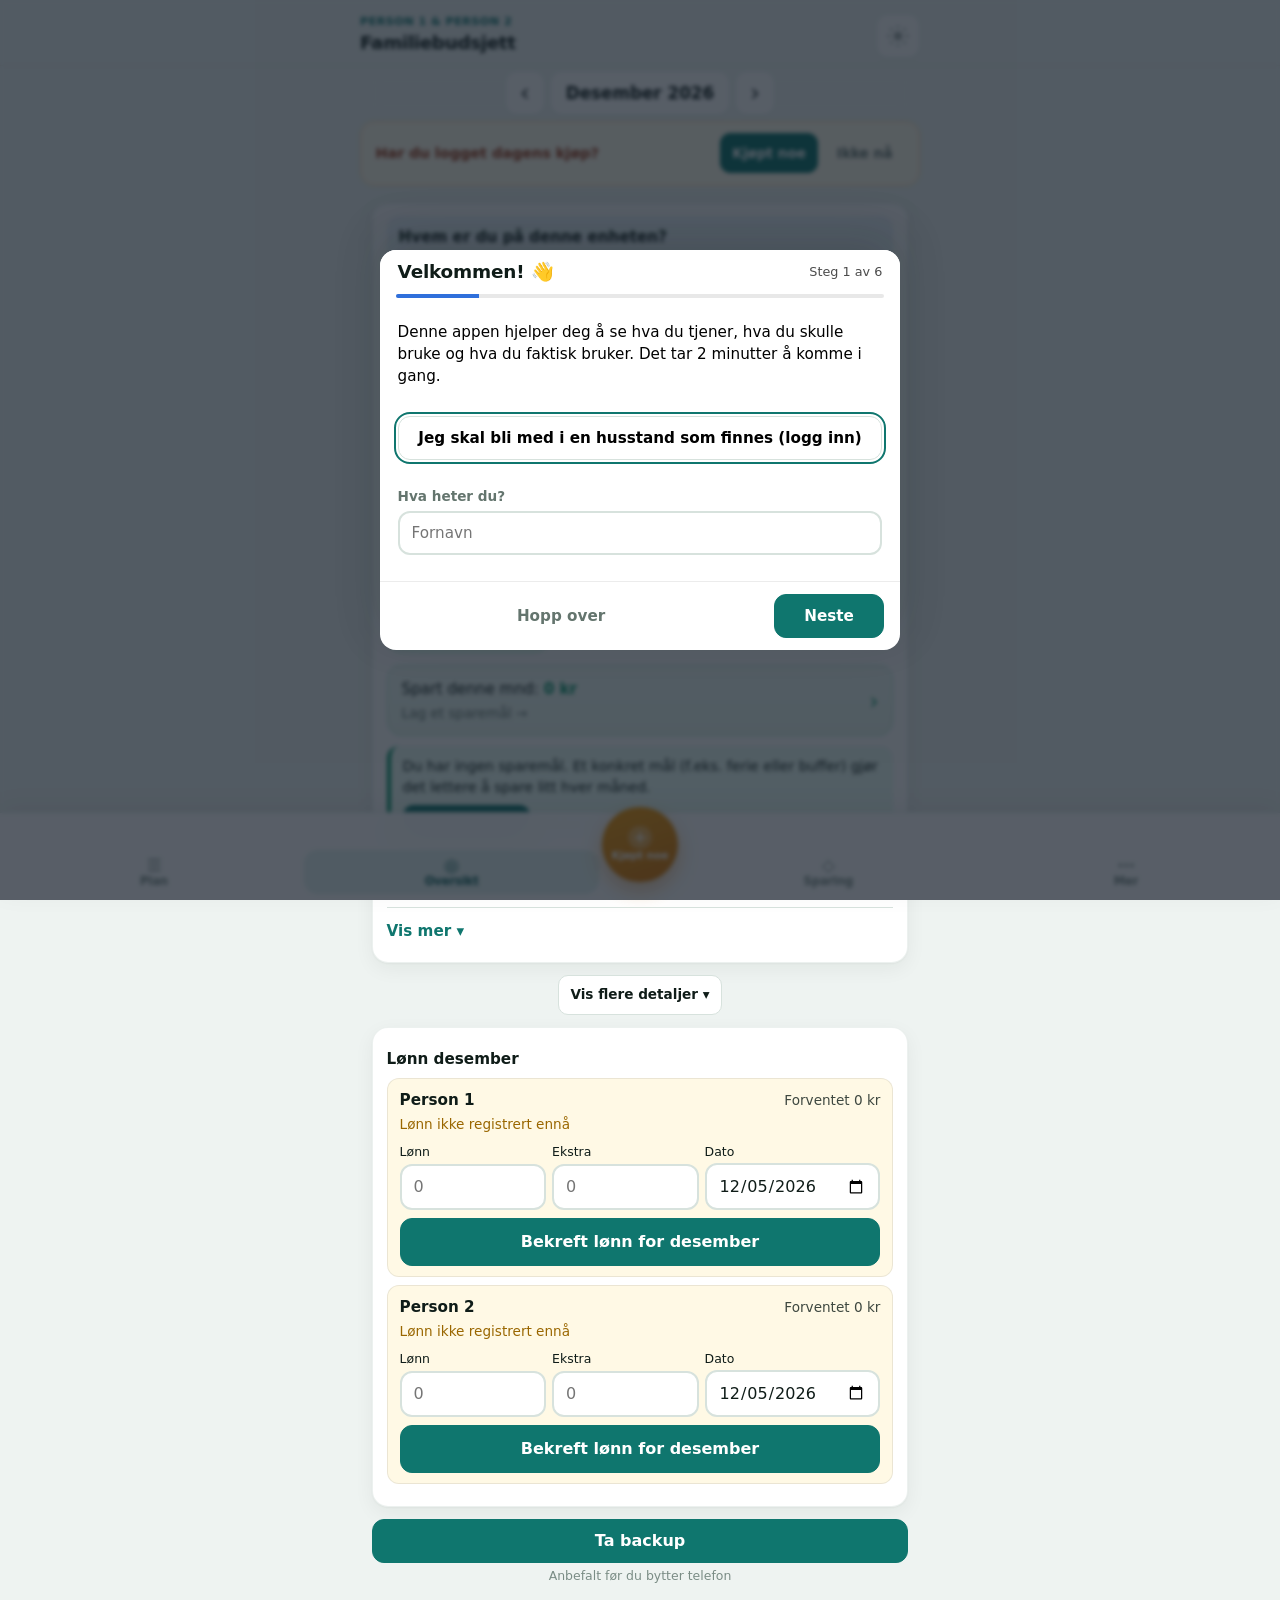
==== commit b3a9d1fc: "Sparing: Igjen etter budsjett, sparemål med dato/andel/innskudd, buffer, anbefalinger, tips, roliger" ====
--- a/familie-budsjett-mobil.html
+++ b/familie-budsjett-mobil.html
@@ -4864,6 +4864,161 @@
 .share-steps li { margin-bottom: 6px; }
 .onb-join { width: 100%; margin-bottom: 14px; white-space: normal; }
 
+/* Oversikt: tap a category row to see logged purchases */
+.mo-row[data-ov-cat] { cursor: pointer; -webkit-tap-highlight-color: transparent; }
+.mo-row[data-ov-cat]:active { opacity: .7; }
+.mo-row[data-ov-cat]:focus { outline: none; }
+.mo-row[data-ov-cat]:focus-visible { outline: 2px solid rgba(59,130,246,.5); outline-offset: 2px; }
+.mo-cat-entries { margin: 0 0 10px; padding: 6px 10px; background: rgba(127,127,127,.07); border-radius: 8px; font-size: .88rem; }
+.mo-cat-list { list-style: none; margin: 0; padding: 0; }
+.mo-cat-list li { display: grid; grid-template-columns: 3.2em 1fr auto; gap: 8px; padding: 5px 0; border-bottom: 1px solid rgba(127,127,127,.15); align-items: baseline; }
+.mo-cat-list li.mo-cat-sum { border-bottom: 0; font-weight: 700; }
+.mo-cat-date { opacity: .7; font-variant-numeric: tabular-nums; }
+.mo-cat-note { overflow-wrap: anywhere; }
+.mo-cat-note small { opacity: .7; }
+.mo-cat-amt { white-space: nowrap; font-variant-numeric: tabular-nums; }
+.mo-cat-empty { margin: 4px 0; opacity: .7; }
+
+/* Innsikt: igjen per dag, varsler, planforslag */
+.mo-day { margin: 2px 0 10px; font-size: .88rem; opacity: .9; }
+.mo-day .neg { color: #c62828; } .mo-day .pos { color: #1a8f3c; }
+.mo-row-day { font-size: .74rem; opacity: .7; margin-top: 2px; }
+.mo-row-over .mo-row-day { color: #c62828; opacity: .9; }
+.mo-row-near .mo-row-nums { color: #b07d00; }
+.mo-row-over .mo-row-nums { color: #c62828; }
+.mo-row-near, .mo-row-over { box-shadow: inset 3px 0 0 #e0a100; padding-left: 8px; }
+.mo-row-over { box-shadow: inset 3px 0 0 #c62828; }
+.mo-sugg { margin: 10px 0; padding: 4px 10px; border-radius: 10px; background: rgba(224,161,0,.08); border: 1px solid rgba(224,161,0,.3); }
+.mo-sugg summary { cursor: pointer; font-weight: 700; padding: 6px 0; }
+.mo-sugg-item { padding: 6px 0 8px; border-top: 1px solid rgba(127,127,127,.15); font-size: .88rem; }
+.mo-sugg-item p { margin: 0 0 6px; }
+.mo-sugg-btns { display: flex; flex-wrap: wrap; gap: 6px; }
+.bp-form { display: grid; grid-template-columns: 1fr 1fr; gap: 8px 10px; margin-bottom: 8px; }
+.bp-form label { display: flex; flex-direction: column; gap: 4px; font-size: .85rem; font-weight: 600; }
+.bp-check { display: flex; gap: 6px; align-items: center; margin: 4px 0 10px; font-size: .88rem; }
+#bpResult { margin-top: 12px; }
+.bp-sum { display: grid; grid-template-columns: 1fr auto; gap: 2px 12px; font-size: .88rem; margin-bottom: 8px; }
+.bp-sum b { text-align: right; font-variant-numeric: tabular-nums; }
+.bp-msg { padding: 8px 10px; border-radius: 8px; font-size: .88rem; margin: 8px 0; }
+.bp-msg.ok { background: rgba(26,143,60,.1); } .bp-msg.warn { background: rgba(224,161,0,.14); } .bp-msg.bad { background: rgba(198,40,40,.12); }
+.bp-table .bp-in { width: 6.5em; padding: 4px 6px; text-align: right; }
+.bp-actions { display: flex; justify-content: flex-end; gap: 8px; margin-top: 12px; }
+@media (max-width: 640px) { .bp-form { grid-template-columns: 1fr; } }
+.bp-label { font-weight: 700; margin: 8px 0 4px; font-size: .9rem; }
+.bp-tip { font-size: .72rem; opacity: .7; font-weight: 400; white-space: normal; max-width: 22em; }
+.bp-table td { vertical-align: top; }
+.bp-table td:nth-child(2) { white-space: normal; }
+.bp-cell { white-space: nowrap; }
+.bp-lock { background: none; border: 0; padding: 0 0 0 4px; cursor: pointer; font-size: .85rem; }
+.bp-off td { opacity: .45; }
+.bp-live { margin: 8px 0 4px; font-size: .88rem; }
+.bp-live.bad { color: #c62828; }
+.bp-tools { display: flex; justify-content: flex-end; }
+.onb-bp { margin: 0 0 12px; padding: 6px 10px; border-radius: 10px; background: rgba(224,161,0,.08); border: 1px solid rgba(224,161,0,.3); }
+.onb-bp summary { cursor: pointer; font-weight: 700; padding: 4px 0; }
+.onb-bp .onb-amt { margin: 6px 0; }
+.bp-table th:nth-child(2), .bp-table td:nth-child(2) { text-align: left; } .bp-table th:first-child, .bp-table td:first-child { width: 1.6em; } .bp-table .bp-in { width: 5.5em; }
+
+/* ——— 2026-11 polish: calmer overview, sparing page ——— */
+.ov-simple #safeSpendCard, .ov-simple #paKontoCard, .ov-simple #plannedSpendsCard { display: none !important; }
+.card { transition: box-shadow .2s ease; }
+.mo-title { font-size: 1.2rem; letter-spacing: -.01em; }
+.mo-grid { gap: 10px; }
+.mo-box { background: #f7faf9; border-color: var(--border); border-radius: 14px; padding: 12px 14px; }
+.mo-box-left { background: var(--green-bg); border-color: #bfe8d6; }
+.mo-lbl { font-size: .72rem; letter-spacing: .04em; color: var(--muted); opacity: 1; }
+.mo-big { font-size: 1.4rem; letter-spacing: -.01em; }
+.mo-big.pos, .mo-row-bot .pos { color: var(--green); }
+.mo-big.neg, .mo-row-bot .neg { color: var(--red); }
+.mo-bar { height: 6px; }
+.mo-bar span { background: var(--green); transition: width .35s ease; }
+.mo-bar.mo-near span { background: #e0a100; }
+.mo-bar.mo-over span { background: var(--red); }
+.mo-day { margin: 12px 0 2px; font-size: .9rem; color: var(--muted); }
+.mo-day b { color: var(--text); }
+.mo-row { padding: 9px 2px; cursor: pointer; border-radius: 8px; transition: background .15s ease; }
+.mo-row:hover { background: rgba(15,118,110,.04); }
+.mo-row-extra { display: none; align-items: center; justify-content: space-between; gap: 8px; margin-top: 3px; }
+.mo-row-near .mo-row-extra, .mo-row-over .mo-row-extra, .mo-row[aria-expanded="true"] .mo-row-extra { display: flex; }
+.mo-row-day { font-size: .75rem; color: var(--muted); }
+.mo-row-over .mo-row-day { color: var(--red); }
+.mo-tips-link { border: 0; background: var(--yellow-bg); color: #8a5a00; border-radius: 999px; padding: 3px 10px; font: inherit; font-size: .75rem; font-weight: 600; cursor: pointer; }
+.mo-spar { display: flex; flex-wrap: wrap; align-items: center; gap: 4px 14px; width: 100%; margin: 12px 0 0; padding: 12px 36px 12px 14px; position: relative;
+  text-align: left; border: 1px solid #bfe8d6; border-radius: 14px; background: linear-gradient(180deg, #f2fbf6, #e9f7f0); color: var(--text); font: inherit; font-size: .85rem; cursor: pointer; }
+.mo-spar span { color: var(--muted); }
+.mo-spar .mo-spar-main { color: var(--text); width: 100%; font-size: .95rem; }
+.mo-spar .mo-spar-main b { color: var(--green); }
+.mo-spar-go { position: absolute; right: 14px; top: 50%; transform: translateY(-50%); font-size: 1.4rem; color: var(--green) !important; }
+.mo-endline { font-size: .85rem; color: var(--muted); margin: 10px 0; }
+.mo-more { margin-top: 14px; border-top: 1px solid var(--border); padding-top: 4px; }
+.mo-more > summary { cursor: pointer; font-weight: 700; color: var(--teal); padding: 8px 0; list-style: none; }
+.mo-more > summary::-webkit-details-marker { display: none; }
+.mo-more > summary::after { content: " ▾"; }
+.mo-more[open] > summary::after { content: " ▴"; }
+.mo-fast > summary { color: var(--muted); }
+/* recommendations */
+.recs { list-style: none; margin: 10px 0 0; padding: 0; display: grid; gap: 8px; }
+.rec { border-radius: 12px; padding: 10px 12px; background: var(--blue-bg); border-left: 4px solid var(--blue); }
+.rec p { margin: 0 0 8px; font-size: .88rem; }
+.rec-buffer, .rec-toomuch, .rec-over { background: var(--orange-bg); border-left-color: var(--amber); }
+.rec-move, .rec-nogoal { background: var(--green-bg); border-left-color: var(--green); }
+.rec-btns { display: flex; gap: 6px; flex-wrap: wrap; }
+/* saving breakdown */
+.spar-bd { display: grid; gap: 4px; margin: 6px 0 10px; }
+.spar-saved { display: flex; align-items: baseline; gap: 8px; flex-wrap: wrap; padding: 10px 12px; border-radius: 12px; background: var(--green-bg); margin-bottom: 6px; }
+.spar-saved span { font-weight: 600; color: var(--muted); }
+.spar-saved strong { font-size: 1.3rem; color: var(--green); }
+.spar-saved small { color: var(--muted); }
+.spar-saved.sm { padding: 6px 10px; margin: 4px 0; }
+.spar-saved.sm strong { font-size: 1.05rem; }
+.spar-bd-row { display: flex; justify-content: space-between; font-size: .88rem; padding: 2px 2px; }
+.spar-bd-row.is-save strong { color: var(--green); }
+.spar-bd-row.is-total { border-top: 1px solid var(--border); padding-top: 6px; margin-top: 2px; font-size: .95rem; }
+.spar-bd-row.is-total.neg strong { color: var(--red); }
+.spar-items { list-style: none; padding: 0; margin: 0 0 8px; font-size: .85rem; }
+.spar-items li { display: flex; justify-content: space-between; gap: 8px; padding: 4px 0; border-bottom: 1px dashed var(--border); }
+.spar-warn { background: var(--red-bg); color: #9f1239; border-radius: 10px; padding: 8px 10px; font-size: .85rem; }
+.empty-note { color: var(--muted); font-size: .88rem; text-align: center; padding: 14px 8px; margin: 0; background: #f7faf9; border-radius: 12px; }
+/* goals */
+.goal-card { display: block; border: 1px solid var(--border); border-radius: 14px; padding: 0; background: #fff; overflow: hidden; margin-bottom: 10px; }
+.goal-card-main { display: block; width: 100%; text-align: left; border: 0; background: transparent; padding: 12px 14px 8px; font: inherit; color: inherit; cursor: pointer; }
+.goal-card.is-reached { border-color: #bfe8d6; background: var(--green-bg); }
+.goal-progress { height: 8px; border-radius: 6px; background: #e7efeb; overflow: hidden; margin: 6px 0; }
+.goal-progress span { display: block; height: 100%; border-radius: 6px; background: linear-gradient(90deg, #10b981, var(--green)); transition: width .4s ease; }
+.goal-track { display: inline-block; font-size: .72rem; font-weight: 700; padding: 1px 8px; border-radius: 999px; margin-left: 4px; }
+.goal-track.is-on { background: var(--green-bg); color: var(--green); }
+.goal-track.is-behind { background: var(--orange-bg); color: #8a5a00; }
+.goal-dep-btn { margin: 0 14px 12px; }
+.goal-calc { margin: 0; padding: 8px 10px; border-radius: 10px; background: var(--green-bg); font-size: .88rem; }
+.goal-calc:empty { display: none; }
+.goal-split { display: flex; gap: 10px; flex-wrap: wrap; }
+.goal-split-f { display: flex; align-items: center; gap: 6px; font-size: .88rem; }
+.goal-split-f .input { width: 70px; }
+/* buffer */
+.buf-row { display: grid; grid-template-columns: 1fr 1fr; gap: 6px 10px; padding: 10px 0; border-bottom: 1px solid var(--border); }
+.buf-name { grid-column: 1 / -1; font-weight: 700; }
+.buf-f { display: grid; gap: 2px; font-size: .78rem; color: var(--muted); }
+.buf-row .goal-progress, .buf-status { grid-column: 1 / -1; font-size: .85rem; }
+.buf-status .pos { color: var(--green); } .buf-status .warn { color: #8a5a00; } .buf-status .muted { color: var(--muted); }
+#sparBufferSave { margin-top: 10px; }
+/* history bars */
+.spar-bars { display: flex; align-items: flex-end; gap: 4px; height: 110px; padding-top: 6px; }
+.spar-bar { flex: 1; height: 100%; display: flex; flex-direction: column; justify-content: flex-end; align-items: center; gap: 4px; }
+.spar-bar span { width: 100%; max-width: 26px; background: linear-gradient(180deg, #34d399, var(--green)); border-radius: 5px 5px 2px 2px; }
+.spar-bar em { font-style: normal; font-size: .62rem; color: var(--muted); }
+/* tips */
+.tips-group { border-bottom: 1px solid var(--border); padding: 4px 0; }
+.tips-group summary { cursor: pointer; font-weight: 600; padding: 8px 0; }
+.tips-list { margin: 0 0 8px; padding-left: 20px; font-size: .88rem; }
+.tips-list li { margin: 4px 0; }
+.onb-goal { margin-top: 16px; padding-top: 12px; border-top: 1px solid var(--border); }
+.onb-q { margin: 0 0 6px; }
+@media (prefers-reduced-motion: reduce) { .mo-bar span, .goal-progress span, .card, .mo-row { transition: none; } }
+.mo-row { padding: 7px 2px; }
+.mo-row-top { margin-bottom: 3px; }
+.mo-row-ok .mo-row-bot { display: none; }
+.mo-row-ok[aria-expanded="true"] .mo-row-bot { display: flex; }
+
 </style>
 </head>
 <body>
@@ -4938,13 +5093,14 @@
       </div>
 
       <div id="planSafeMini" class="plan-safe-mini" hidden>
-        <span class="plan-safe-label">Trygg å bruke nå</span>
+        <span class="plan-safe-label">Igjen etter budsjett</span>
         <strong id="planSafeMiniValue">—</strong>
       </div>
 
       <div id="planMissingIncome" class="ux-nudge" hidden role="status"></div>
 
       <div class="toolbar plan-toolbar">
+        <button type="button" class="btn secondary" id="btnBudgetProposal" title="Lag et forslag ut fra sparemål og faktisk forbruk">💡 Lag budsjettforslag</button>
         <button type="button" class="btn secondary" id="btnCopyBudget" title="Kopier budsjettbeløp og forventet inntekt fra forrige måned">
           📋 Kopier budsjett fra forrige måned
         </button>
@@ -5030,7 +5186,7 @@
 
       <section class="card safe-spend-card compact-card" id="safeSpendCard" aria-labelledby="safeSpendTitle">
         <div class="card-head safe-spend-head">
-          <h2 id="safeSpendTitle">Trygg å bruke nå</h2>
+          <h2 id="safeSpendTitle">Igjen etter budsjett</h2>
           <span class="pill blue" id="healthPill" hidden></span>
         </div>
         <p class="safe-spend-value" id="safeSpendValue">—</p>
@@ -5038,7 +5194,7 @@
         <div class="safe-spend-breakdown" id="safeSpendBreakdown" hidden></div>
         <div class="forlonn-box" id="forLonnBox" hidden></div>
         <p class="meta-line" id="safeSpendReserve" hidden>Reservert til planlagte utlegg: —</p>
-        <p class="safe-spend-hint" id="safeSpendHint">Trygg ruller automatisk: forrige pot + (lønn − utgifter). «På konto nå» er valgfri korreksjon for denne måneden — nullstilles / gjelder ikke automatisk neste mnd. Faste er allerede i banksaldo — ikke trukket på nytt.</p>
+        <p class="safe-spend-hint" id="safeSpendHint">Beløpet ruller automatisk: forrige pot + (lønn − utgifter). «På konto nå» er valgfri korreksjon for denne måneden — nullstilles / gjelder ikke automatisk neste mnd. Faste er allerede i banksaldo — ikke trukket på nytt.</p>
         <div class="health-meter" id="healthMeter" hidden>
           <div class="health-meter-track">
             <div class="health-meter-fill" id="healthMeterFill"></div>
@@ -5056,7 +5212,7 @@
           <span class="forward-label">Har nå</span>
           <strong class="forward-value" id="forwardHarNaValue">—</strong>
         </div>
-        <p class="hint compact" id="forwardHarNaHint">Trygg å bruke denne måneden (eller bank hvis du har rettet På konto).</p>
+        <p class="hint compact" id="forwardHarNaHint">Igjen etter budsjett denne måneden (eller bank hvis du har rettet På konto).</p>
         <h3 class="forward-sub">Hvis du følger budsjettet</h3>
         <div class="forward-months" id="forwardMonths" aria-label="Projeksjon neste måneder"></div>
         <div class="forward-milestones" id="forwardMilestones" aria-label="Milepæler">
@@ -5096,8 +5252,8 @@
         <div class="card-head">
           <h2 id="kontoerTitle">På konto nå <em class="opt">(valgfritt)</em></h2>
         </div>
-        <p class="hint compact pa-konto-lead">Valgfri korreksjon for <em>denne</em> måneden — nullstilles / gjelder ikke automatisk neste mnd. Trygg ruller: forrige + (lønn − utgifter). Bruk <strong>Rett saldo</strong> bare hvis banken ikke stemmer.</p>
-        <p class="hint compact pa-konto-new-month" id="paKontoNewMonthHint" hidden>Ny måned — feltet er tomt. Trygg ruller automatisk. Rett saldo bare hvis banken ikke stemmer.</p>
+        <p class="hint compact pa-konto-lead">Valgfri korreksjon for <em>denne</em> måneden — nullstilles / gjelder ikke automatisk neste mnd. Beløpet ruller: forrige + (lønn − utgifter). Bruk <strong>Rett saldo</strong> bare hvis banken ikke stemmer.</p>
+        <p class="hint compact pa-konto-new-month" id="paKontoNewMonthHint" hidden>Ny måned — feltet er tomt. Beløpet ruller automatisk. Rett saldo bare hvis banken ikke stemmer.</p>
         <div id="kontoerGrid" class="kontoer-grid pa-konto-grid"></div>
         <div class="pa-konto-samlet" id="paKontoSamlet" aria-label="Samlet husstand" hidden></div>
         <div class="kontoer-totals" id="kontoerTotals" aria-label="Totalt husstand">
@@ -5123,14 +5279,14 @@
             <span class="saldo-hero-label">Etter lønn <em class="opt">(plan)</em></span>
             <strong class="saldo-hero-value" id="saldoEtterLonn">—</strong>
           </div>
-          <p class="hint compact saldo-hero-hint">Etter lønn = bruk + forventet inn − forventet ut. Spare er utenfor trygg-å-bruke.</p>
+          <p class="hint compact saldo-hero-hint">Etter lønn = bruk + forventet inn − forventet ut. Spare er utenfor «Igjen etter budsjett».</p>
         </div>
         <div class="stat big blue" id="statForventetWrap" hidden>
           <span class="label">Forventet på konto etter</span>
           <span class="value" id="statForventet">—</span>
         </div>
         <p class="meta-line" id="paKontoUpdated" hidden></p>
-        <p class="hint compact" id="kontoerHint">Velg <strong>Før lønn</strong>, <strong>Etter lønn</strong> eller <strong>På dato</strong> for når saldoen gjelder. Trykk <strong>Bekreft saldo</strong> for å lagre. Under differansen ser du hvordan <strong>forventet</strong> er regnet (forrige bruk + inn − ut − sparing − Fast auto). Mangler forrige måneds bruk, følg knappen dit først. Spare er utenfor «Trygg å bruke».</p>
+        <p class="hint compact" id="kontoerHint">Velg <strong>Før lønn</strong>, <strong>Etter lønn</strong> eller <strong>På dato</strong> for når saldoen gjelder. Trykk <strong>Bekreft saldo</strong> for å lagre. Under differansen ser du hvordan <strong>forventet</strong> er regnet (forrige bruk + inn − ut − sparing − Fast auto). Mangler forrige måneds bruk, følg knappen dit først. Spare er utenfor «Igjen etter budsjett».</p>
         <div id="paKontoCalcHost" class="plan-inc-calc-host">
           <div class="amount-calc" id="paKontoCalc" hidden>
             <div class="amount-calc-display" data-calc-display aria-live="polite">0</div>
@@ -5165,7 +5321,7 @@
           <h2 id="plannedSpendsTitle">Planlagte utlegg</h2>
           <button type="button" class="btn primary sm" id="btnPlanSpend">Planlegg utlegg</button>
         </div>
-        <p class="hint compact">Reserveres også i måneder før kjøpet. Summen trekkes fra Trygg å bruke for valgt måned og alle senere planlagte utlegg. Unngår dobbelttelling hvis du logger samme kategori.</p>
+        <p class="hint compact">Reserveres også i måneder før kjøpet. Summen trekkes fra Igjen etter budsjett for valgt måned og alle senere planlagte utlegg. Unngår dobbelttelling hvis du logger samme kategori.</p>
         <p class="meta-line" id="plannedSpendsSum">Ingen reserve</p>
         <div id="plannedSpendsList" class="planned-spends-list"></div>
       </section>
@@ -5287,11 +5443,19 @@
 
     <!-- ——— SPARING ——— -->
     <div id="panelSparing" class="tab-panel" role="tabpanel" aria-labelledby="tabSparing" hidden>
+      <section class="card compact-card spar-sum-card" id="sparSumCard" aria-labelledby="sparSumTitle">
+        <div class="card-head"><h2 id="sparSumTitle">Denne måneden</h2></div>
+        <div id="sparSum"></div>
+      </section>
+      <section class="card compact-card spar-recs-card" id="sparRecsCard" aria-labelledby="sparRecsTitle">
+        <div class="card-head"><h2 id="sparRecsTitle">Anbefalinger</h2></div>
+        <div id="sparRecs"></div>
+      </section>
       <section class="card compact-card sparing-card" id="sectionSparing" aria-labelledby="sparingTitle">
         <div class="card-head">
           <h2 id="sparingTitle">Sparing</h2>
         </div>
-        <p class="hint compact">Spare saldo nå, og loggførte spareinnskudd denne måneden / i år. Ingen tips eller sammenligninger.</p>
+        <p class="hint compact">Spare saldo og loggførte spareinnskudd.</p>
         <div class="view-tabs" id="sparingTabs" role="tablist" aria-label="Visning Sparing"></div>
         <div class="sparing-metrics" id="sparingMetrics" aria-live="polite">
           <div class="sparing-metric is-hero">
@@ -5331,7 +5495,7 @@
         <div class="card-head">
           <h2 id="sparingGoalsTitle">Sparemål</h2>
         </div>
-        <p class="hint compact">Sett målbeløp og månedlig sparing. Koble spareinnskudd til et mål for automatisk fremdrift. Status: aktiv / nådd / arkivert / forlatt.</p>
+        <p class="hint compact">Sett et mål og spar fast kr/mnd – eller velg en dato, så regner appen ut hvor mye du må sette av. Innskudd koblet til målet teller automatisk.</p>
         <div class="sparing-actions">
           <button type="button" class="btn primary" id="btnGoalAdd">+ Nytt sparemål</button>
         </div>
@@ -5343,6 +5507,15 @@
         </div>
       </section>
 
+      <section class="card compact-card spar-buffer-card" id="sparBufferCard" aria-labelledby="sparBufferTitle">
+        <div class="card-head"><h2 id="sparBufferTitle">Buffer</h2></div>
+        <p class="hint compact">Hvor mye vil du alltid ha på konto til uforutsette ting? Mangler det, foreslås det å fylle opp over 3 måneder – og det trekkes fra «Igjen etter budsjett».</p>
+        <div id="sparBuffer"></div>
+      </section>
+      <section class="card compact-card spar-hist-card" id="sparHistCard" aria-labelledby="sparHistTitle">
+        <div class="card-head"><h2 id="sparHistTitle">Spart per måned</h2></div>
+        <div id="sparHist"></div>
+      </section>
       <section class="card compact-card sparing-trend-card" id="sectionSparingTrend" aria-labelledby="sparingTrendTitle">
         <div class="card-head">
           <h2 id="sparingTrendTitle">Sparing over år</h2>
@@ -5350,6 +5523,10 @@
         <p class="hint compact">Sum loggførte spareinnskudd per kalenderår (inkl. arkiverte år).</p>
         <div id="sparingYearBars" class="year-bars multi-year-bars" aria-hidden="true"></div>
         <div id="sparingYearCards" class="multi-year-cards" aria-label="Sparing per år"></div>
+      </section>
+      <section class="card compact-card spar-tips-card" id="sparTipsCard" aria-labelledby="sparTipsTitle">
+        <div class="card-head"><h2 id="sparTipsTitle">Tips for å redusere</h2></div>
+        <div id="sparTips"></div>
       </section>
     </div>
 
@@ -5740,6 +5917,15 @@
   </dialog>
 
   <!-- Modal: sparemål -->
+  <dialog id="dlgTips" class="modal">
+    <div class="modal-card">
+      <header class="modal-head">
+        <h2 id="tipsTitle">Tips</h2>
+        <button type="button" class="icon-btn" data-close-tips aria-label="Lukk">×</button>
+      </header>
+      <div class="modal-body" id="tipsBody"></div>
+    </div>
+  </dialog>
   <dialog id="dlgGoal" class="modal">
     <form id="formGoal" class="modal-card">
       <header class="modal-head">
@@ -5756,19 +5942,36 @@
           <span>Målbeløp (kr)</span>
           <input id="goalTarget" class="input lg amount-expr" type="text" inputmode="decimal" placeholder="0" required autocomplete="off" />
         </label>
-        <label class="field">
+        <fieldset class="field">
+          <legend>Hvordan vil du spare?</legend>
+          <div class="seg" id="goalModeSeg" role="radiogroup" aria-label="Sparemåte">
+            <label><input type="radio" name="goalMode" value="monthly" checked /><span>Fast kr/mnd</span></label>
+            <label><input type="radio" name="goalMode" value="date" /><span>Ferdig til dato</span></label>
+          </div>
+        </fieldset>
+        <label class="field" id="goalMonthlyField">
           <span>Spare per måned (kr/mnd)</span>
-          <input id="goalMonthly" class="input lg amount-expr" type="text" inputmode="decimal" placeholder="0" required autocomplete="off" />
+          <input id="goalMonthly" class="input lg amount-expr" type="text" inputmode="decimal" placeholder="0" autocomplete="off" />
+        </label>
+        <label class="field" id="goalDateField" hidden>
+          <span>Ferdig til (måned)</span>
+          <input id="goalTargetDate" class="input lg" type="month" />
         </label>
         <label class="field">
           <span>Spart manuelt / start (kr)</span>
           <input id="goalSaved" class="input lg amount-expr" type="text" inputmode="decimal" placeholder="0" autocomplete="off" />
         </label>
+        <p class="goal-calc" id="goalCalc" aria-live="polite"></p>
         <p class="hint compact" id="goalSavedHint">Kobling: spareinnskudd med valgt sparemål legges oppå dette tallet. ETA oppdateres automatisk.</p>
         <fieldset class="field">
           <legend>Hvem / eier</legend>
           <div class="seg who-seg" id="goalWhoSeg" role="radiogroup" aria-label="Hvem"></div>
         </fieldset>
+        <div class="field" id="goalSplitField" hidden>
+          <span class="field-lbl">Fordeling for felles mål (valgfritt, %)</span>
+          <div class="goal-split" id="goalSplit"></div>
+          <p class="hint compact">Tomt = likt delt. Brukes for å regne ut hvor mye hver av dere setter av per måned.</p>
+        </div>
         <div class="goal-status-actions" id="goalStatusActions" hidden>
           <button type="button" class="btn ghost sm" id="goalMarkReached">Marker nådd</button>
           <button type="button" class="btn ghost sm" id="goalMarkAbandoned" type="button">Forlat</button>
@@ -5851,6 +6054,30 @@
   </dialog>
 
   <!-- Modal: kategorier -->
+  <dialog id="dlgBudgetProposal" class="modal">
+    <div class="modal-card wide">
+      <header class="modal-head">
+        <h2>Lag budsjettforslag</h2>
+        <button type="button" class="icon-btn" id="bpClose" aria-label="Lukk">×</button>
+      </header>
+      <div class="modal-body">
+        <div class="bp-form">
+          <label id="bpPersonWrap">Hvem<select id="bpPerson" class="select"></select></label>
+          <label>Måned<select id="bpMonth" class="select"></select></label>
+          <label>Spare per måned<input id="bpSaving" class="input" inputmode="numeric" placeholder="f.eks. 3000" /></label>
+          <label>Forventet inntekt<input id="bpIncome" class="input" inputmode="numeric" /></label>
+        </div>
+        <label class="bp-check"><input type="checkbox" id="bpOnward" /> Gjelder også månedene etter</label>
+        <button type="button" class="btn primary" id="bpRun">Lag forslag</button>
+        <div id="bpResult"></div>
+        <div class="modal-actions bp-actions">
+          <button type="button" class="btn ghost" id="bpCancel">Avbryt</button>
+          <button type="button" class="btn primary" id="bpApply" hidden>Bruk denne planen</button>
+        </div>
+      </div>
+    </div>
+  </dialog>
+
   <dialog id="dlgCats" class="modal">
     <div class="modal-card wide">
       <header class="modal-head">
@@ -5932,9 +6159,9 @@
         <p class="hint compact">Når du åpner en tom måned, kopieres forventet inntekt og alle kategori-budsjett fra nærmeste tidligere måned med data. Endringer du gjør blir mal for senere måneder. Allerede utfylte måneder overskrives ikke.</p>
         <label class="check-row setting-toggle">
           <input type="checkbox" id="setUseSaldoSafe" checked />
-          <span>Bruk saldo i trygg-å-bruke</span>
+          <span>Bruk saldo i «Igjen etter budsjett»</span>
         </label>
-        <p class="hint compact">Når på (anbefalt): <strong>Trygg å bruke nå</strong> = bruk − planlagte utlegg − buffer (faste allerede i banksaldo — ikke trukket på nytt). Under: «Hvis hele budsjettet brukes» = bruk − gjenstående budsjett − planlagte − buffer. Slå av for plan-formel (som fortsatt trekker Fast auto).</p>
+        <p class="hint compact">Når på (anbefalt): <strong>Igjen etter budsjett</strong> = bruk − planlagte utlegg − buffer (faste allerede i banksaldo — ikke trukket på nytt). Under: «Hvis hele budsjettet brukes» = bruk − gjenstående budsjett − planlagte − buffer. Slå av for plan-formel (som fortsatt trekker Fast auto).</p>
         <label class="field setting-buffer">
           <span>Buffer som skal stå igjen på bruk</span>
           <div class="input-affix">
@@ -5942,7 +6169,7 @@
             <span>kr</span>
           </div>
         </label>
-        <p class="hint compact">Valgfritt husstandsbeløp (standard 0). Trekkes fra trygg-å-bruke når saldo-formel er på.</p>
+        <p class="hint compact">Valgfritt husstandsbeløp (standard 0). Trekkes fra «Igjen etter budsjett» når saldo-formel er på.</p>
         <h3 class="settings-people-title">Hvem bruker appen?</h3>
         <div class="mode-pick">
           <button type="button" class="btn" data-mode-pick="solo">Bare meg</button>
@@ -7776,6 +8003,16 @@
         })(),
         sparingView:
           (parsed.settings && parsed.settings.sparingView) || "samlet",
+        personBuffer: (function () {
+          var pb = parsed.settings && parsed.settings.personBuffer;
+          var out = {};
+          if (pb && typeof pb === "object") Object.keys(pb).forEach(function (k) {
+            var b = pb[k] || {};
+            var t = Number(b.target), h = Number(b.have);
+            if (Number.isFinite(t) && t > 0) out[k] = { target: t, have: Number.isFinite(h) && h > 0 ? h : 0 };
+          });
+          return out;
+        })(),
         pendingBalancesMigrationToast:
           migratedFromSaldo ||
           !!(
@@ -8425,6 +8662,699 @@
       expectedEndBudget: incomeExpected - fullOut,
       plannedResult: plannedIncome - plannedOut
     };
+  }
+
+  /**
+   * Drilldown for the month overview: lists the entries behind a number.
+   * Read-only (never mutates m). Totals match monthOverview() exactly.
+   * key.kind: "income" | "used" | "planned" | "fast" | "pm" | "row" | "share"
+   *   row: { catId, owner }  share: { personId } (felles scope)
+   * Returns { kind, total, entries[], plannedTotal, plannedEntries[] }.
+   * Entry: { date, note, category, categoryId, person, ownerKey, full, pct, amount, type }
+   *   type: "expense" | "auto" | "income" | "plan"; amount = own share (signed for pm).
+   */
+  function monthOverviewDrilldown(m, scope, people, categories, monthIndex, key) {
+    key = key || {};
+    var act = activePeople(people);
+    var nameOf = function (id) {
+      if (id === "felles" || !id) return "Felles";
+      var p = (people || []).filter(function (x) { return x && x.id === id; })[0];
+      return (p && p.name) || id;
+    };
+    var personScope = scope !== "felles" && scope !== "alle";
+    // Which (cat, ownerKey, viewer) combos make up the overview rows for this scope
+    function rowSpecs() {
+      var out = [];
+      (categories || []).forEach(function (cat) {
+        if (!cat || cat.archived) return;
+        var owners = personScope ? [scope, "felles"] :
+          scope === "felles" ? ["felles"] : ["felles"].concat(act.map(function (p) { return p.id; }));
+        if (owners.indexOf(cat.owner) < 0) return;
+        var viewer = null, pct = 100;
+        if (personScope && cat.owner === "felles") {
+          pct = fellesSharePercent(cat, scope, people);
+          if (!(pct > 0)) return;
+          viewer = scope;
+        }
+        var planned = budgetForOwner(m, cat.id, cat.owner, monthIndex) || 0;
+        var used = effectiveActualForCategoryOwner(m, cat, cat.owner, monthIndex) || 0;
+        if (!(planned > 0) && !(used > 0)) return;
+        out.push({ cat: cat, ownerKey: cat.owner, viewer: viewer, pct: pct });
+      });
+      return out;
+    }
+    function mk(spec, full, pct, extra) {
+      var e = {
+        date: extra.date || "", note: extra.note || "", category: spec.cat.name, categoryId: spec.cat.id,
+        person: extra.person != null ? extra.person : nameOf(spec.ownerKey), ownerKey: spec.ownerKey,
+        full: full, pct: pct, amount: pct === 100 ? full : (full * pct) / 100,
+        type: extra.type, fast: spec.cat.type === "fast"
+      };
+      return e;
+    }
+    function usedEntries(spec, pctOverride) {
+      var cat = spec.cat, pct = pctOverride != null ? pctOverride : spec.pct;
+      var res = [], logged = 0;
+      (m && m.expenses || []).forEach(function (e) {
+        if (!e) return;
+        var matchCat = e.categoryId === cat.id || (!e.categoryId && cat.name && e.category === cat.name);
+        if (!matchCat) return;
+        if (spec.ownerKey === "felles" ? !(e.owner === "felles" || !e.owner) : e.owner !== spec.ownerKey) return;
+        var a = e.amount || 0;
+        logged += a;
+        res.push(mk(spec, a, pct, { date: e.date, note: e.note || e.description || "", type: "expense",
+          person: e.owner && e.owner !== "felles" ? nameOf(e.owner) : "Felles" }));
+      });
+      if (categoryAutoSpends(cat)) {
+        var planned = budgetForOwner(m, cat.id, spec.ownerKey, monthIndex) || 0;
+        if (planned > logged) {
+          res.push(mk(spec, planned - logged, pct, { type: "auto", note: "Fast trekk (planlagt)" }));
+        }
+      }
+      return res;
+    }
+    function planEntries(spec, pctOverride) {
+      var cat = spec.cat, pct = pctOverride != null ? pctOverride : spec.pct;
+      var lines = getBudgetLines(m, cat.id, spec.ownerKey);
+      var res = [];
+      if (lines.length) {
+        lines.forEach(function (l) {
+          var c = lineMonthlyContribution(l, monthIndex);
+          if (!c) return;
+          res.push(mk(spec, c, pct, { type: "plan", note: l.name || "Planlagt" }));
+        });
+      } else {
+        var raw = budgetForOwnerRaw(m, cat.id, spec.ownerKey);
+        if (raw) res.push(mk(spec, raw, pct, { type: "plan", note: "Planlagt beløp" }));
+      }
+      return res;
+    }
+    function incomeEntries() {
+      var ids = personScope ? [scope] : scope === "alle" ? act.map(function (p) { return p.id; }) : [];
+      var res = [];
+      ((m && m.incomes) || []).forEach(function (i) {
+        if (!i || ids.indexOf(i.person) < 0) return;
+        var a = Number(i.amount) || 0;
+        res.push({ date: i.date || "", note: i.note || "", category: i.type === "lønn" ? "Lønn" : (i.type || "Inntekt"),
+          categoryId: null, person: nameOf(i.person), ownerKey: i.person, full: a, pct: 100, amount: a, type: "income" });
+      });
+      return res;
+    }
+    var specs = rowSpecs();
+    var entries = [], planned = [];
+    var kind = key.kind;
+    if (kind === "income") entries = incomeEntries();
+    else if (kind === "used" || kind === "fast") {
+      specs.forEach(function (s) { if (kind === "fast" && s.cat.type !== "fast") return; entries = entries.concat(usedEntries(s)); });
+    } else if (kind === "planned") {
+      specs.forEach(function (s) { planned = planned.concat(planEntries(s)); });
+    } else if (kind === "pm") {
+      entries = incomeEntries();
+      specs.forEach(function (s) {
+        usedEntries(s).forEach(function (e) { e.amount = -e.amount; entries.push(e); });
+      });
+    } else if (kind === "row") {
+      specs.forEach(function (s) {
+        if (s.cat.id !== key.catId) return;
+        if (key.owner && s.ownerKey !== key.owner) return;
+        entries = entries.concat(usedEntries(s));
+        planned = planned.concat(planEntries(s));
+      });
+    } else if (kind === "share") {
+      specs.forEach(function (s) {
+        if (s.ownerKey !== "felles") return;
+        var p = fellesSharePercent(s.cat, key.personId, people);
+        if (!(p > 0)) return;
+        entries = entries.concat(usedEntries(s, p));
+        planned = planned.concat(planEntries(s, p));
+      });
+    }
+    var byDate = function (a, b) {
+      var da = a.date || "9999", db = b.date || "9999";
+      return da < db ? -1 : da > db ? 1 : 0;
+    };
+    entries.sort(byDate);
+    var total = 0, plannedTotal = 0;
+    entries.forEach(function (e) { total += e.amount; });
+    planned.forEach(function (e) { plannedTotal += e.amount; });
+    return { kind: kind, total: total, entries: entries, plannedTotal: plannedTotal, plannedEntries: planned };
+  }
+
+  /**
+   * Days left in month (incl. today) for a view month, relative to `today` (Date).
+   * Returns { state: "current"|"past"|"future", daysLeft, daysInMonth }.
+   */
+  function monthDayInfo(year, monthIndex, today) {
+    var t = today || new Date();
+    var dim = new Date(year, monthIndex + 1, 0).getDate();
+    var ty = t.getFullYear(), tm = t.getMonth();
+    if (ty === year && tm === monthIndex) return { state: "current", daysLeft: dim - t.getDate() + 1, daysInMonth: dim };
+    if (ty > year || (ty === year && tm > monthIndex)) return { state: "past", daysLeft: 0, daysInMonth: dim };
+    return { state: "future", daysLeft: dim, daysInMonth: dim };
+  }
+
+  /** Money left per day for one amount pair. Read-only. */
+  function perDayLeft(planned, used, daysLeft) {
+    var left = (Number(planned) || 0) - (Number(used) || 0);
+    if (left < -0.5) return { over: true, overBy: -left, left: left, perDay: 0, daysLeft: daysLeft };
+    return { over: false, overBy: 0, left: Math.max(0, left), perDay: daysLeft > 0 ? Math.max(0, left) / daysLeft : 0, daysLeft: daysLeft };
+  }
+
+  /** Total for variable rows of a monthOverview result. */
+  function variableLeftPerDay(ov, daysLeft) {
+    var p = 0, u = 0;
+    ((ov && ov.rows) || []).forEach(function (r) { if (!r.fast) { p += r.planned; u += r.used; } });
+    var res = perDayLeft(p, u, daysLeft);
+    res.planned = p; res.used = u;
+    return res;
+  }
+
+  function roundTo100(n) { return Math.round((Number(n) || 0) / 100) * 100; }
+
+  function monthHasRealData(m) {
+    return !!(m && ((m.expenses && m.expenses.length) || (m.incomes && m.incomes.length)));
+  }
+
+  /**
+   * Plan suggestions: variable categories over plan in each of the last (up to 3)
+   * completed months with real data (min 2). Read-only; amounts are full (owner level).
+   * opts: { today: Date, targetKey: "YYYY-MM" (month whose plan would change), lookback: 3, minMonths: 2 }
+   * Returns [{ catId, name, owner, ownerName, months:[{key,planned,used}], avg, suggested,
+   *            currentPlan, increase, sharePct, pmImpact, hasLines }]
+   */
+  function planSuggestions(months, scope, people, categories, opts) {
+    opts = opts || {};
+    var today = opts.today || new Date();
+    var lookback = opts.lookback || 3, minMonths = opts.minMonths || 2;
+    var curKey = today.getFullYear() + "-" + String(today.getMonth() + 1).padStart(2, "0");
+    var targetKey = opts.targetKey || curKey;
+    var keys = Object.keys(months || {}).filter(function (k) {
+      return /^\d{4}-\d{2}$/.test(k) && k < curKey && monthHasRealData(months[k]);
+    }).sort().slice(-lookback);
+    if (keys.length < minMonths) return [];
+    var target = months && months[targetKey];
+    if (!target) return [];
+    var act = activePeople(people);
+    var personScope = scope !== "felles" && scope !== "alle";
+    var out = [];
+    (categories || []).forEach(function (cat) {
+      if (!cat || cat.archived || cat.type === "fast" || categoryAutoSpends(cat)) return;
+      var owners = personScope ? [scope, "felles"] : scope === "felles" ? ["felles"] : ["felles"].concat(act.map(function (p) { return p.id; }));
+      if (owners.indexOf(cat.owner) < 0) return;
+      var pct = 100;
+      if (personScope && cat.owner === "felles") { pct = fellesSharePercent(cat, scope, people); if (!(pct > 0)) return; }
+      var hist = [], allOver = true, sum = 0;
+      keys.forEach(function (k) {
+        var mi = parseInt(k.slice(5, 7), 10) - 1;
+        var pl = budgetForOwner(months[k], cat.id, cat.owner, mi) || 0;
+        var us = actualForCategoryOwner(months[k], cat.id, cat.name, cat.owner) || 0;
+        if (!(pl > 0) || !(us > pl + 0.5)) allOver = false;
+        hist.push({ key: k, planned: pl, used: us }); sum += us;
+      });
+      if (!allOver) return;
+      var avg = sum / keys.length;
+      var suggested = roundTo100(avg);
+      var tmi = parseInt(targetKey.slice(5, 7), 10) - 1;
+      var currentPlan = budgetForOwner(target, cat.id, cat.owner, tmi) || 0;
+      var increase = suggested - currentPlan;
+      if (!(increase > 0)) return;
+      out.push({
+        catId: cat.id, name: cat.name, owner: cat.owner,
+        ownerName: cat.owner === "felles" ? "Felles" : ((act.filter(function (p) { return p.id === cat.owner; })[0] || {}).name || ""),
+        months: hist, avg: avg, suggested: suggested, currentPlan: currentPlan, increase: increase,
+        sharePct: pct, pmImpact: (increase * pct) / 100,
+        hasLines: getBudgetLines(target, cat.id, cat.owner).length > 0, targetKey: targetKey
+      });
+    });
+    out.sort(function (a, b) { return b.pmImpact - a.pmImpact; });
+    return out;
+  }
+
+  function isEssentialCategory(name) {
+    return /\b(mat|dagligvare|matvarer|bleier|barn|medisin|apotek)\b/i.test(String(name || ""));
+  }
+
+  /**
+   * Budget proposal for one person and target month. Read-only.
+   * opts: { saving, income (optional override), lookback: 3, essentialFloor: 0.8 }
+   * Own variable categories get proposals from average actual spend over the last
+   * (up to 3) months with real data before targetKey. Fixed costs (own + felles share)
+   * and felles variable shares stay as planned.
+   */
+  function budgetProposal(months, targetKey, personId, people, categories, opts) {
+    opts = opts || {};
+    var lookback = opts.lookback || 3;
+    var floorPct = opts.essentialFloor != null ? opts.essentialFloor : 0.8;
+    var target = (months && months[targetKey]) || {};
+    var tmi = parseInt(String(targetKey).slice(5, 7), 10) - 1;
+    var histKeys = Object.keys(months || {}).filter(function (k) {
+      return /^\d{4}-\d{2}$/.test(k) && k < targetKey && monthHasRealData(months[k]);
+    }).sort().slice(-lookback);
+    var income = opts.income != null && opts.income !== "" ? Number(opts.income) || 0 : plannedIncomeForPerson(target, personId);
+    var saving = Number(opts.saving) || 0;
+    var fixed = 0, fellesVar = 0, items = [];
+    (categories || []).forEach(function (cat) {
+      if (!cat || cat.archived) return;
+      var isFast = cat.type === "fast" || categoryAutoSpends(cat);
+      if (cat.owner === personId) {
+        var plan = budgetForOwner(target, cat.id, personId, tmi) || 0;
+        if (isFast) { fixed += plan; return; }
+        var sum = 0;
+        histKeys.forEach(function (k) { sum += actualForCategoryOwner(months[k], cat.id, cat.name, personId) || 0; });
+        var avg = histKeys.length ? sum / histKeys.length : 0;
+        var tip = null;
+        if (histKeys.length < 2) {
+          var sm = starterMatch(cat.name);
+          avg = sm ? starterAmount(sm.base, income) : (plan > 0 ? plan : 0);
+          tip = sm ? sm.tip : null;
+        }
+        if (!(avg > 0) && !(plan > 0)) return;
+        items.push({ tip: tip, catId: cat.id, name: cat.name, owner: personId, currentPlan: plan, avg: avg,
+          essential: isEssentialCategory(cat.name) || !!(starterMatch(cat.name) || {}).essential && histKeys.length < 2, hasLines: getBudgetLines(target, cat.id, personId).length > 0 });
+      } else if (cat.owner === "felles") {
+        var pct = fellesSharePercent(cat, personId, people);
+        if (!(pct > 0)) return;
+        var full = budgetForOwner(target, cat.id, "felles", tmi) || 0;
+        if (isFast) fixed += (full * pct) / 100; else fellesVar += (full * pct) / 100;
+      }
+    });
+    var available = income - fixed - fellesVar - saving;
+    var sumAvg = 0;
+    items.forEach(function (it) { sumAvg += it.avg; });
+    var fits = sumAvg <= available + 0.5;
+    var missingFloor = 0;
+    if (fits) {
+      items.forEach(function (it) { it.suggested = roundTo100(it.avg); });
+    } else {
+      var rbx = rebalanceProposal(items, Math.max(0, available), {}, { essentialFloor: floorPct });
+      missingFloor = rbx.missing + Math.max(0, -available);
+      items.forEach(function (it, i) { it.suggested = rbx.values[i]; });
+    }
+    var sumSuggested = 0;
+    items.forEach(function (it) { it.suggested = Math.max(0, it.suggested); it.cut = Math.max(0, it.avg - it.suggested); sumSuggested += it.suggested; });
+    var cutTotal = Math.max(0, sumAvg - sumSuggested);
+    var biggestCuts = items.filter(function (it) { return it.cut > 0.5; }).sort(function (a, b) { return b.cut - a.cut; }).slice(0, 2).map(function (it) { return it.name; });
+    items.sort(function (a, b) { return b.avg - a.avg; });
+    return {
+      targetKey: targetKey, personId: personId, historyKeys: histKeys,
+      mode: histKeys.length < 2 ? "starter" : "history",
+      label: histKeys.length < 2 ? "Startforslag – justeres etter hvert som du fører kjøp" : "Basert på snitt siste " + histKeys.length + " mnd",
+      bufferGoal: roundTo100(fixed + fellesVar + sumAvg),
+      income: income, fixed: fixed, fellesVariable: fellesVar, saving: saving,
+      available: available, sumAvg: sumAvg, sumSuggested: sumSuggested,
+      leftover: available - sumSuggested, fits: fits, realistic: fits,
+      cutTotal: fits ? 0 : cutTotal, biggestCuts: fits ? [] : biggestCuts,
+      impossible: available < 0, missing: missingFloor, items: items
+    };
+  }
+
+  /**
+   * Rebalance a budget proposal after manual edits. Read-only.
+   * items: [{ avg, currentPlan, essential }], locked: { index: amount }.
+   * Unlocked items share (available − locked sum) proportionally to avg,
+   * never below their floor (essential: floorPct × avg, others 0), rounded down to 100.
+   * If the averages fit, unlocked items keep their average (no inflation) unless opts.fill.
+   * Returns { values[], lockedSum, unlockedSum, total, missing, fits }.
+   */
+  function rebalanceProposal(items, available, locked, opts) {
+    opts = opts || {};
+    var floorPct = opts.essentialFloor != null ? opts.essentialFloor : 0.8;
+    locked = locked || {};
+    var values = [], lockedSum = 0, free = [];
+    (items || []).forEach(function (it, i) {
+      if (Object.prototype.hasOwnProperty.call(locked, i)) {
+        var v = Math.max(0, Number(locked[i]) || 0);
+        values[i] = v; lockedSum += v;
+      } else free.push(i);
+    });
+    var remaining = (Number(available) || 0) - lockedSum;
+    var floors = {}, sumFloor = 0, sumW = 0, w = {};
+    free.forEach(function (i) {
+      var it = items[i];
+      floors[i] = it.essential ? Math.floor(((it.avg || 0) * floorPct) / 100) * 100 : 0;
+      sumFloor += floors[i];
+      w[i] = it.avg > 0 ? it.avg : 0; sumW += w[i];
+    });
+    if (!(sumW > 0)) free.forEach(function (i) { w[i] = items[i].currentPlan > 0 ? items[i].currentPlan : 1; sumW += w[i]; });
+    var missing = 0;
+    var sumCap = 0, caps = {};
+    free.forEach(function (i) { var it = items[i]; caps[i] = it.avg > 0 ? roundTo100(it.avg) : (it.currentPlan > 0 ? it.currentPlan : 0); sumCap += caps[i]; });
+    if (!opts.fill && sumCap <= remaining + 0.5) {
+      // Everything fits: keep typical/average amounts (rest stays as pluss), never inflate
+      free.forEach(function (i) { values[i] = caps[i]; });
+    } else if (remaining < sumFloor) {
+      free.forEach(function (i) { values[i] = floors[i]; });
+      missing = sumFloor - remaining;
+    } else {
+      // water-filling: proportional share, raise to floor and redistribute rest
+      var pool = free.slice(), rest = remaining, fixedSet = {};
+      for (var guard = 0; guard < 50; guard++) {
+        var W = 0; pool.forEach(function (i) { W += w[i]; });
+        var changed = false;
+        pool.forEach(function (i) {
+          var share = W > 0 ? (rest * w[i]) / W : 0;
+          if (share < floors[i]) { fixedSet[i] = floors[i]; changed = true; }
+        });
+        if (!changed) {
+          pool.forEach(function (i) { values[i] = W > 0 ? Math.floor(((rest * w[i]) / W) / 100) * 100 : 0; });
+          break;
+        }
+        pool = pool.filter(function (i) { return !(i in fixedSet); });
+        rest = remaining; Object.keys(fixedSet).forEach(function (k) { rest -= fixedSet[k]; });
+      }
+      Object.keys(fixedSet).forEach(function (k) { values[k] = fixedSet[k]; });
+    }
+    var unlockedSum = 0; free.forEach(function (i) { unlockedSum += values[i]; });
+    var total = lockedSum + unlockedSum;
+    if (missing === 0 && total > available + 0.5) missing = total - available;
+    return { values: values, lockedSum: lockedSum, unlockedSum: unlockedSum, total: total, missing: missing, fits: missing < 0.5 };
+  }
+
+  /** Typical Norwegian starting amounts (kr/mnd for ~35 000 netto) + short tips. */
+  var STARTER_CATS = [
+    { name: "Mat", re: /mat|dagligvare/i, base: 4500, essential: true, tip: "Handleliste og fast handledag kutter mye. Ca. 4–5 000 kr for én voksen er vanlig." },
+    { name: "Transport", re: /transport|bil|buss|drivstoff|bensin|lading|kollektiv/i, base: 1500, essential: true, tip: "Månedskort eller lading hjemme er ofte billigst." },
+    { name: "Fritid", re: /fritid|gøy|hobby|spill|trening|moro/i, base: 1000, tip: "Sett et fast beløp – da kan du bruke det uten dårlig samvittighet." },
+    { name: "Fastfood/kafé", re: /fastfood|kafé|kafe|take ?away|restaurant|ute/i, base: 800, tip: "Lett å undervurdere: 2–3 ganger i uka blir fort 1 500 kr." },
+    { name: "Klær", re: /klær|sko/i, base: 600, tip: "Jevnt beløp hver måned gjør store kjøp enklere." },
+    { name: "Hygiene/apotek", re: /hygiene|apotek|helse|medisin/i, base: 400, essential: true, tip: "Sjampo, tannkrem, reseptfritt osv." },
+    { name: "Div", re: /div|diverse|annet|gave/i, base: 800, tip: "Gaver, småting og overraskelser – en liten buffer i hverdagen." }
+  ];
+
+  function starterMatch(name) {
+    for (var i = 0; i < STARTER_CATS.length; i++) if (STARTER_CATS[i].re.test(String(name || ""))) return STARTER_CATS[i];
+    return null;
+  }
+
+  /** Base amount scaled to income (linear around 35 000, clamped 0.6–1.6×). */
+  function starterAmount(base, income) {
+    var f = income > 0 ? Math.max(0.6, Math.min(1.6, income / 35000)) : 1;
+    return roundTo100(base * f);
+  }
+
+  /**
+   * Starter budget for a new user (no history). 50/30/20-style after fixed costs. Read-only.
+   * opts: { income, fixed, saving (optional; default 20 % of income, limited to what is left) }
+   * Returns { income, fixed, saving, savingDefaulted, available, items[{name, suggested, avg, essential, tip}],
+   *           sumSuggested, fits, missing, needsPct, wantsPct, savingsPct, bufferGoal, bufferMonths, label }.
+   */
+  function starterBudget(opts) {
+    opts = opts || {};
+    var income = Number(opts.income) || 0, fixed = Number(opts.fixed) || 0;
+    var savingDefaulted = opts.saving == null || opts.saving === "";
+    var saving = savingDefaulted ? Math.max(0, Math.min(roundTo100(income * 0.2), roundTo100(income - fixed - 6000))) : Number(opts.saving) || 0;
+    var available = income - fixed - saving;
+    var items = STARTER_CATS.map(function (c) {
+      var a = starterAmount(c.base, income);
+      return { name: c.name, avg: a, currentPlan: 0, essential: !!c.essential, tip: c.tip };
+    });
+    var sumBase = 0; items.forEach(function (it) { sumBase += it.avg; });
+    var rb = rebalanceProposal(items, Math.max(0, available), {});
+    // If everything fits, use typical amounts (rest stays as extra pluss) rather than inflating wants.
+    var fits = sumBase <= available + 0.5;
+    items.forEach(function (it, i) { it.suggested = fits ? it.avg : rb.values[i]; });
+    var sum = 0, needs = fixed, wants = 0;
+    items.forEach(function (it) { sum += it.suggested; if (it.essential) needs += it.suggested; else wants += it.suggested; });
+    var monthly = fixed + sum;
+    return {
+      mode: "starter", label: "Startforslag – justeres etter hvert som du fører kjøp",
+      income: income, fixed: fixed, saving: saving, savingDefaulted: savingDefaulted,
+      available: available, items: items, sumSuggested: sum, fits: fits && available >= 0,
+      missing: fits ? 0 : Math.max(0, rb.missing), leftover: available - sum,
+      needsPct: income > 0 ? Math.round((needs / income) * 100) : 0,
+      wantsPct: income > 0 ? Math.round((wants / income) * 100) : 0,
+      savingsPct: income > 0 ? Math.round((saving / income) * 100) : 0,
+      bufferGoal: roundTo100(monthly), bufferMonths: saving > 0 ? Math.ceil(roundTo100(monthly) / saving) : null
+    };
+  }
+
+  /** Short, concrete tips to reduce spending in common categories (matched on name). */
+  var CATEGORY_TIPS = [
+    { key: "mat", re: /\bmat\b|dagligvar|matvare|handel/i, title: "Mat", tips: ["Lag ukesmeny og handleliste – handle etter lista", "Følg ukens tilbud hos Kiwi, Rema 1000, Extra og Coop", "Ta med matpakke på jobb/skole", "Kjøp basisvarer i storpakning og bruk rester"] },
+    { key: "fastfood", re: /fastfood|take.?away|kafé|kafe|cafe|restaurant|ute ?mat|lunsj ute|kantine/i, title: "Fastfood/kafé", tips: ["Sett et fast ukebeløp og bruk et eget kort", "Ha enkel middag i fryseren for travle dager", "Ta med kaffe på termos", "Slett matlevering-appene fra hjemskjermen"] },
+    { key: "bil", re: /\bbil\b|drivstoff|bensin|diesel|transport|kollektiv|parkering|bom/i, title: "Bil/transport", tips: ["Samkjør eller gå/sykle korte turer", "Sammenlign drivstoffpriser og fyll når det er billigst (ofte mandag)", "Vurder månedskort i stedet for enkeltbilletter", "Sjekk bilforsikringen hvert år"] },
+    { key: "strom", re: /strøm(?!ming)|strom(?!ming)|energi|elektris/i, title: "Strøm", tips: ["Sjekk at du har spotpris uten unødvendige påslag", "Flytt vask og lading til natt/helg når prisen er lav", "Senk temperaturen om natten og når ingen er hjemme", "Kortere dusjer og tetting av trekk"] },
+    { key: "abonnement", re: /abonnement|abo\b|strømming|streaming|tv|mobil|internett/i, title: "Abonnement", tips: ["Gå gjennom alle trekk på kontoutskriften", "Roter strømmetjenester – ha én om gangen", "Sjekk om mobil/internett kan bli billigere hos en annen leverandør", "Si opp det du ikke har brukt siste måned"] },
+    { key: "fritid", re: /spill|fritid|hobby|underholdning|gaming|moro/i, title: "Spill/fritid", tips: ["Sett en fast månedsgrense", "Vent 48 timer før kjøp over 300 kr", "Se etter gratis aktiviteter og bibliotek", "Kjøp spill på salg eller brukt"] },
+    { key: "klaer", re: /klær|klaer|sko|tøy|toy/i, title: "Klær", tips: ["Lag en liste over hva du faktisk trenger", "Kjøp brukt (Finn, Tise, bruktbutikker)", "Handle på salg – men bare fra lista", "Vent en uke før impulskjøp"] },
+    { key: "helse", re: /helse|hygiene|apotek|kosmetikk|frisør|frisor|tannlege/i, title: "Helse/hygiene", tips: ["Velg butikkens egne merker på apoteket/dagligvare", "Kjøp hygieneartikler på tilbud i større kvanta", "Sjekk frikort og egenandeler", "Sammenlign priser på frisør"] }
+  ];
+
+  /** Tips for a category name, or null. Returns { key, title, tips[] }. */
+  function categoryTips(name) {
+    var n = String(name || "");
+    for (var i = 0; i < CATEGORY_TIPS.length; i++) if (CATEGORY_TIPS[i].re.test(n)) return { key: CATEGORY_TIPS[i].key, title: CATEGORY_TIPS[i].title, tips: CATEGORY_TIPS[i].tips.slice() };
+    return null;
+  }
+  function allCategoryTips() { return CATEGORY_TIPS.map(function (t) { return { key: t.key, title: t.title, tips: t.tips.slice() }; }); }
+
+  // ——— Sparing: sparemål per måned, buffer, «Igjen etter budsjett», anbefalinger (read-only) ———
+
+  function ymIndex(y, m) { return y * 12 + m; }
+  function parseYm(s) {
+    var mm = /^(\d{4})-(\d{2})/.exec(String(s || ""));
+    return mm ? { y: Number(mm[1]), m: Number(mm[2]) - 1 } : null;
+  }
+
+  /** Months left to a target month, counting the current month (target month included). 0 if passed. */
+  function monthsUntilTarget(today, targetYm) {
+    var t = parseYm(targetYm);
+    if (!t) return null;
+    var d = today || new Date();
+    return Math.max(0, ymIndex(t.y, t.m) - ymIndex(d.getFullYear(), d.getMonth()) + 1);
+  }
+
+  /** Person's percent share of a goal (person goal 100/0; felles/husstand: split or equal). */
+  function goalSharePct(goal, personId, people) {
+    if (!goal) return 0;
+    if (goal.person === personId) return 100;
+    if (goal.person !== "felles" && goal.person !== "samlet") return 0;
+    var act = activePeople(people);
+    if (!act.some(function (p) { return p.id === personId; })) return 0;
+    if (goal.split && typeof goal.split === "object" && goal.split[personId] != null && goal.split[personId] !== "") {
+      var v = Number(goal.split[personId]);
+      return Number.isFinite(v) ? Math.max(0, Math.min(100, v)) : 0;
+    }
+    return act.length ? 100 / act.length : 0;
+  }
+
+  /**
+   * Plan for one goal at `today`. Read-only.
+   * monthly: kr/mnd needed (date mode: remaining / months left; monthly mode: chosen kr/mnd, capped at remaining).
+   * finish: { y, m } estimated finish month. onTrack: true/false/null (null when no start info).
+   */
+  function goalPlan(goal, today, opts) {
+    opts = opts || {};
+    var d = today || new Date();
+    var prog = savingsGoalProgress(goal, opts);
+    var st = normalizeGoalStatus(goal && goal.status);
+    var res = { mode: goal && goal.mode === "date" && goal.targetDate ? "date" : "monthly", saved: prog.saved, target: prog.target,
+      remaining: prog.remaining, pct: prog.pct, monthly: 0, monthsLeft: null, finish: null, onTrack: null, expectedNow: null, overdue: false };
+    if (st !== "aktiv" || prog.remaining <= 0) { res.reached = prog.remaining <= 0; return res; }
+    if (res.mode === "date") {
+      var ml = monthsUntilTarget(d, goal.targetDate);
+      res.monthsLeft = ml;
+      if (ml <= 0) { res.overdue = true; res.monthly = Math.ceil(prog.remaining); }
+      else res.monthly = Math.ceil(prog.remaining / ml);
+      var t = parseYm(goal.targetDate); res.finish = t;
+    } else {
+      var mo = Number(goal && goal.monthly) || 0;
+      res.monthly = Math.min(mo, Math.ceil(prog.remaining));
+      if (mo > 0) {
+        var n = Math.ceil(prog.remaining / mo);
+        var idx = ymIndex(d.getFullYear(), d.getMonth()) + n - 1;
+        res.monthsLeft = n;
+        res.finish = { y: Math.floor(idx / 12), m: idx % 12 };
+      }
+    }
+    // On track: compare with a straight line from creation (needs createdAt)
+    var c = parseYm(goal && goal.createdAt);
+    if (c) {
+      var start = Number(goal.startSaved != null ? goal.startSaved : goal.saved) || 0;
+      var elapsed = Math.max(0, ymIndex(d.getFullYear(), d.getMonth()) - ymIndex(c.y, c.m)); // full months before this one
+      var perMonth;
+      if (res.mode === "date") {
+        var tt = parseYm(goal.targetDate);
+        var total = Math.max(1, ymIndex(tt.y, tt.m) - ymIndex(c.y, c.m) + 1);
+        perMonth = (prog.target - start) / total;
+      } else perMonth = Number(goal.monthly) || 0;
+      res.expectedNow = Math.min(prog.target, start + perMonth * elapsed);
+      res.onTrack = prog.saved + 0.5 >= res.expectedNow;
+    }
+    return res;
+  }
+
+  /** Linked deposits (and all deposits) for a person in one month. personId null = everyone. */
+  function depositsInMonth(m, personId, goalId) {
+    var all = 0, linked = 0;
+    ((m && m.savings) || []).forEach(function (s) {
+      if (!s) return;
+      if (personId && s.person !== personId) return;
+      var a = Number(s.amount) || 0;
+      all += a;
+      if (s.goalId && (!goalId || s.goalId === goalId)) linked += a;
+    });
+    return { all: all, linked: linked };
+  }
+
+  /**
+   * Savings for one month and scope (personId, or null/"samlet" for household). Read-only.
+   * Returns { items[{goal, plan, sharePct, monthly, depositedLinked}], goalMonthly, plannedSparing,
+   *           target (max of goals and Plan→Sparing), depositedAll, depositedLinked, remaining }.
+   */
+  function savingsForMonth(state, monthKey, personId, today) {
+    var people = state.people, months = state.months || {};
+    var m = months[monthKey] || {};
+    var act = activePeople(people);
+    var hh = !personId || personId === "samlet" || personId === "alle";
+    var opts = { months: months, archives: state.archives || [] };
+    var items = [], goalMonthly = 0, depLinked = 0;
+    (state.savingsGoals || []).forEach(function (g) {
+      if (normalizeGoalStatus(g.status) !== "aktiv") return;
+      var pct = hh ? 100 : goalSharePct(g, personId, people);
+      if (personId === "felles") pct = (g.person === "felles" || g.person === "samlet") ? 100 : 0;
+      if (!(pct > 0)) return;
+      var plan = goalPlan(g, today, opts);
+      if (!(plan.monthly > 0)) return;
+      var own = (plan.monthly * pct) / 100;
+      var dep = 0;
+      ((m.savings) || []).forEach(function (s) {
+        if (s && s.goalId === g.id && (hh || personId === "felles" || s.person === personId)) dep += Number(s.amount) || 0;
+      });
+      items.push({ goal: g, plan: plan, sharePct: pct, monthly: own, depositedLinked: dep });
+      goalMonthly += own; depLinked += Math.min(dep, own);
+    });
+    var plannedSparing = 0;
+    if (hh) act.forEach(function (p) { plannedSparing += plannedSparingFor(m, p.id); });
+    else if (personId !== "felles") plannedSparing = plannedSparingFor(m, personId);
+    var depAll = 0;
+    if (hh) depAll = depositsInMonth(m, null).all;
+    else if (personId !== "felles") depAll = depositsInMonth(m, personId).all;
+    var target = Math.max(goalMonthly, plannedSparing);
+    var remaining = Math.max(0, target - Math.max(depLinked, Math.min(depAll, target)));
+    return { items: items, goalMonthly: goalMonthly, plannedSparing: plannedSparing, target: target,
+      depositedAll: depAll, depositedLinked: depLinked, remaining: remaining };
+  }
+
+  /** Buffer plan: fill the gap gradually (default over 3 months), rounded up to 100. */
+  function bufferPlan(target, have, months) {
+    var t = Math.max(0, Number(target) || 0), h = Math.max(0, Number(have) || 0), n = months > 0 ? months : 3;
+    var missing = Math.max(0, t - h);
+    return { target: t, have: h, missing: missing, months: n, perMonth: missing > 0 ? Math.ceil(missing / n / 100) * 100 : 0, ok: missing <= 0 };
+  }
+
+  /** Buffer settings for a scope. settings.personBuffer = { pid: { target, have } }. */
+  function bufferForScope(settings, people, personId) {
+    var pb = (settings && settings.personBuffer) || {};
+    var ids = !personId || personId === "samlet" || personId === "alle" ? activePeople(people).map(function (p) { return p.id; }) :
+      personId === "felles" ? [] : [personId];
+    var t = 0, h = 0, any = false;
+    ids.forEach(function (id) {
+      var b = pb[id];
+      if (b && Number(b.target) > 0) { any = true; t += Number(b.target) || 0; h += Number(b.have) || 0; }
+    });
+    var p = bufferPlan(t, h, 3);
+    p.set = any;
+    return p;
+  }
+
+  /**
+   * «Igjen etter budsjett»: base (existing Trygg-number) − savings this month − buffer top-up.
+   * mode "plan": deposits are not in the base → subtract max(target, deposited).
+   * other modes (bank saldo / projection): deposits already left the account → subtract what is left to save.
+   */
+  function afterBudget(base, sav, buf, mode) {
+    var b = Number(base) || 0;
+    var savingsDeduct = mode === "plan" ? Math.max(sav.target, sav.depositedAll) : sav.remaining;
+    var bufferDeduct = buf && buf.perMonth > 0 ? buf.perMonth : 0;
+    return { base: b, savingsDeduct: savingsDeduct, bufferDeduct: bufferDeduct, savedThisMonth: sav.depositedAll,
+      savingsTarget: sav.target, result: b - savingsDeduct - bufferDeduct };
+  }
+
+  /**
+   * Up to `max` honest, concrete tips from the user's own data. Read-only.
+   * input: { state, monthKey, personId, today, leftAfterBudget, dismissed: { tipId: monthKey }, max }
+   * Tip: { id, kind, text, action: { type, ... } | null }
+   */
+  function savingsRecommendations(input) {
+    var st = input.state, today = input.today || new Date(), key = input.monthKey, pid = input.personId;
+    var people = st.people, cats = st.categories || [], months = st.months || {};
+    var hh = !pid || pid === "samlet" || pid === "alle";
+    var tips = [];
+    var dis = input.dismissed || {};
+    function add(t) { if (dis[t.id] !== key) tips.push(t); }
+    var nf = function (n) { return String(Math.round(n)).replace(/\B(?=(\d{3})+(?!\d))/g, "\u00a0") + " kr"; };
+    var goals = (st.savingsGoals || []).filter(function (g) {
+      return normalizeGoalStatus(g.status) === "aktiv" && (hh || goalSharePct(g, pid, people) > 0);
+    });
+    // 1. Money left → move some to a goal
+    var left = Number(input.leftAfterBudget);
+    if (goals.length && Number.isFinite(left) && left >= 1000) {
+      var g0 = goals.slice().sort(function (a, b) {
+        return goalPlan(b, today, { months: months }).remaining - goalPlan(a, today, { months: months }).remaining;
+      })[0];
+      var mv = Math.floor(left / 2 / 500) * 500;
+      if (mv >= 500) add({ id: "move:" + g0.id, kind: "move", text: "Du har " + nf(left) + " igjen etter budsjett – vil du flytte " + nf(mv) + " til sparemålet «" + g0.name + "»?",
+        action: { type: "deposit", goalId: g0.id, amount: mv, label: "Legg til innskudd" } });
+    }
+    // 2. Category over plan last 2 completed months in a row
+    var cur = parseYm(key);
+    var prevKeys = [];
+    for (var i = 1; i <= 2; i++) {
+      var ix = ymIndex(cur.y, cur.m) - i;
+      prevKeys.push(Math.floor(ix / 12) + "-" + String((ix % 12) + 1).padStart(2, "0"));
+    }
+    if (prevKeys.every(function (k) { return monthHasRealData(months[k]); })) {
+      var best = null;
+      cats.forEach(function (cat) {
+        if (!cat || cat.archived || cat.type === "fast" || categoryAutoSpends(cat)) return;
+        var owners = hh ? [cat.owner] : pid === "felles" ? ["felles"] : [pid, "felles"];
+        if (owners.indexOf(cat.owner) < 0) return;
+        var pct = !hh && pid !== "felles" && cat.owner === "felles" ? fellesSharePercent(cat, pid, people) : 100;
+        if (!(pct > 0)) return;
+        var over = 0, ok = true;
+        prevKeys.forEach(function (k) {
+          var mi = parseYm(k).m;
+          var pl = budgetForOwner(months[k], cat.id, cat.owner, mi) || 0;
+          var us = actualForCategoryOwner(months[k], cat.id, cat.name, cat.owner) || 0;
+          if (!(pl > 0) || !(us > pl + 0.5)) ok = false; else over += us - pl;
+        });
+        if (!ok) return;
+        var plan = budgetForOwner(months[key] || {}, cat.id, cat.owner, cur.m) || budgetForOwner(months[prevKeys[0]], cat.id, cat.owner, parseYm(prevKeys[0]).m);
+        var yearly = roundTo100(((over / 2) * pct / 100) * 12);
+        if (!best || yearly > best.yearly) best = { cat: cat, plan: plan, yearly: yearly };
+      });
+      if (best && best.yearly >= 600) add({ id: "over:" + best.cat.id, kind: "over", text: best.cat.name + " har gått over planen 2 mnd på rad – holder du deg på " + nf(best.plan) + " sparer du ca. " + nf(best.yearly) + " i året." + (categoryTips(best.cat.name) ? " Tips: " + categoryTips(best.cat.name).tips[0].toLowerCase() + "." : ""),
+        action: { type: "plan", label: "Se planen" } });
+    }
+    // 3. Buffer under target
+    var buf = bufferForScope(st.settings, people, pid);
+    if (buf.set && !buf.ok) add({ id: "buffer", kind: "buffer", text: "Bufferen er " + nf(buf.missing) + " under målet – sett av " + nf(buf.perMonth) + "/mnd i " + buf.months + " mnd.",
+      action: { type: "buffer", label: "Endre buffer" } });
+    // 4. No goals
+    if (!(st.savingsGoals || []).some(function (g) { return normalizeGoalStatus(g.status) === "aktiv"; }))
+      add({ id: "nogoal", kind: "nogoal", text: "Du har ingen sparemål. Et konkret mål (f.eks. ferie eller buffer) gjør det lettere å spare litt hver måned.",
+        action: { type: "newGoal", label: "Lag sparemål" } });
+    // 5. Subscriptions
+    var subs = 0;
+    var mk = months[key] || {};
+    cats.forEach(function (cat) {
+      if (!cat || cat.archived || !/abonnement|abo\b|strømming|streaming/i.test(cat.name)) return;
+      var owners = hh ? [cat.owner] : pid === "felles" ? ["felles"] : [pid, "felles"];
+      if (owners.indexOf(cat.owner) < 0) return;
+      var pct = !hh && pid !== "felles" && cat.owner === "felles" ? fellesSharePercent(cat, pid, people) : 100;
+      subs += ((budgetForOwner(mk, cat.id, cat.owner, cur.m) || 0) * pct) / 100;
+    });
+    if (subs >= 500) add({ id: "subs", kind: "subs", text: "Abonnementer: " + nf(subs) + "/mnd (" + nf(subs * 12) + " i året) – sjekk om alle brukes.",
+      action: { type: "plan", label: "Se abonnementer" } });
+    // 6. Goals exceed realistic surplus
+    var sav = savingsForMonth(st, key, hh ? null : pid, today);
+    if (sav.goalMonthly > 0 && Number.isFinite(left) && left < 0)
+      add({ id: "toomuch", kind: "toomuch", text: "Sparemålene (" + nf(sav.goalMonthly) + "/mnd) er mer enn det som er realistisk nå – du mangler " + nf(-left) + ". Vurder å flytte en dato eller senke kr/mnd.",
+        action: { type: "goals", label: "Se sparemål" } });
+    var order = { toomuch: 0, buffer: 1, over: 2, move: 3, nogoal: 4, subs: 5 };
+    tips.sort(function (a, b) { return order[a.kind] - order[b.kind]; });
+    return tips.slice(0, input.max || 3);
   }
 
   /** Category status for progress bars/warnings: ok | near (>=80%) | over. */
@@ -9163,7 +10093,7 @@
       tryggForVariabel: r2(trygg + remVar),
       endPot: r2(endPot),
       formula:
-        "Trygg = før lønn + lønn − faste etter lønn − logget etter − planlagte utlegg − variabelt igjen − buffer"
+        "Igjen etter budsjett = før lønn + lønn − faste etter lønn − logget etter − planlagte utlegg − variabelt igjen − buffer"
     };
   }
 
@@ -10616,7 +11546,7 @@
     if (!g.status && Number.isFinite(target) && target > 0 && Number.isFinite(saved) && saved >= target) {
       status = "nådd";
     }
-    return {
+    var out = {
       id: g.id || uid(),
       name: (g.name && String(g.name).trim()) || "Sparemål",
       target: Number.isFinite(target) && target >= 0 ? target : 0,
@@ -10626,6 +11556,16 @@
       status: status,
       statusAt: g.statusAt ? String(g.statusAt) : null
     };
+    // Optional (newer) fields – only kept when set, so old goals stay unchanged
+    if (g.mode === "date" && /^\d{4}-\d{2}$/.test(String(g.targetDate || ""))) { out.mode = "date"; out.targetDate = String(g.targetDate); }
+    if (g.split && typeof g.split === "object" && (person === "felles" || person === "samlet")) {
+      var sp = {};
+      Object.keys(g.split).forEach(function (k) { var v = Number(g.split[k]); if (Number.isFinite(v) && v >= 0) sp[k] = Math.min(100, v); });
+      if (Object.keys(sp).length) out.split = sp;
+    }
+    if (/^\d{4}-\d{2}(-\d{2})?$/.test(String(g.createdAt || ""))) out.createdAt = String(g.createdAt);
+    if (g.startSaved != null && Number.isFinite(Number(g.startSaved))) out.startSaved = Math.max(0, Number(g.startSaved));
+    return out;
   }
 
   function normalizeSavingsGoals(list, people) {
@@ -11713,7 +12653,7 @@
 
   /** Hint under På konto when balances are suggested (unconfirmed). */
   function balanceSuggestedHint() {
-    return "På konto er en korreksjon for denne måneden — nullstilles / gjelder ikke automatisk neste mnd. Trygg ruller: forrige + (lønn − utgifter).";
+    return "På konto er en korreksjon for denne måneden — nullstilles / gjelder ikke automatisk neste mnd. Beløpet ruller: forrige + (lønn − utgifter).";
   }
 
   /** Short nb label for mode/date badge. */
@@ -12023,6 +12963,29 @@
     migrateState: migrateState,
     plannedIncomeFor: plannedIncomeFor,
     monthOverviewForPerson: monthOverviewForPerson,
+    monthOverviewDrilldown: monthOverviewDrilldown,
+    monthDayInfo: monthDayInfo,
+    perDayLeft: perDayLeft,
+    variableLeftPerDay: variableLeftPerDay,
+    roundTo100: roundTo100,
+    monthHasRealData: monthHasRealData,
+    planSuggestions: planSuggestions,
+    monthsUntilTarget: monthsUntilTarget,
+    goalSharePct: goalSharePct,
+    goalPlan: goalPlan,
+    savingsForMonth: savingsForMonth,
+    bufferPlan: bufferPlan,
+    bufferForScope: bufferForScope,
+    afterBudget: afterBudget,
+    savingsRecommendations: savingsRecommendations,
+    categoryTips: categoryTips,
+    allCategoryTips: allCategoryTips,
+    budgetProposal: budgetProposal,
+    rebalanceProposal: rebalanceProposal,
+    starterBudget: starterBudget,
+    starterMatch: starterMatch,
+    starterAmount: starterAmount,
+    isEssentialCategory: isEssentialCategory,
     monthOverview: monthOverview,
     isSoloMode: isSoloMode,
     wizardState: wizardState,
@@ -14102,7 +15065,7 @@
 
 
   /**
-   * Dual saldo-mode breakdown under Trygg å bruke (samlet + per person).
+   * Dual saldo-mode breakdown under Igjen etter budsjett (samlet + per person).
    * Primary: nå (planlagte + buffer). Fast already in bank — not re-subtracted.
    * Secondary: hvis hele budsjettet brukes.
    */
@@ -14154,7 +15117,7 @@
     rows.push(
       '<div class="safe-spend-breakdown-row is-eq' +
         (nowAmt < 0 ? " is-neg" : "") +
-        '"><span>= Trygg å bruke nå</span><strong>' +
+        '"><span>= Igjen etter budsjett</span><strong>' +
         formatNOK(nowAmt) +
         "</strong></div>"
     );
@@ -14214,9 +15177,9 @@
     const fastNote =
       (bd.autoSpendExtra || 0) > 0.5
         ? '<p class="hint compact safe-spend-breakdown-hint">Faste utgifter er allerede i banksaldo (På konto nå) — ikke trukket på nytt her. Fast auto brukes fortsatt til kategori-igjen og forventet cashflow.</p>'
-        : '<p class="hint compact safe-spend-breakdown-hint">Faste utgifter er allerede i banksaldo — ikke trukket på nytt i Trygg å bruke.</p>';
+        : '<p class="hint compact safe-spend-breakdown-hint">Faste utgifter er allerede i banksaldo — ikke trukket på nytt i Igjen etter budsjett.</p>';
     return (
-      '<div class="safe-spend-breakdown-rows" role="group" aria-label="Slik er Trygg å bruke regnet">' +
+      '<div class="safe-spend-breakdown-rows" role="group" aria-label="Slik er Igjen etter budsjett regnet">' +
       rows.join("") +
       fastNote +
       "</div>"
@@ -14298,7 +15261,7 @@
     rows.push(
       '<div class="safe-spend-breakdown-row is-eq' +
         (bd.trygg < 0 ? " is-neg" : "") +
-        '"><span>= Trygg å bruke nå</span><strong>' +
+        '"><span>= Igjen etter budsjett</span><strong>' +
         formatNOK(bd.trygg) +
         "</strong></div>"
     );
@@ -14313,7 +15276,7 @@
         ".</p>"
       : '<p class="mini-help forlonn-note">Ingen faste er merket «Før lønn» — alle faste trekkes etter lønn. Endre under Plan → kategori → «Trekkes».</p>';
     return (
-      '<div class="safe-spend-breakdown-rows forlonn-breakdown" role="group" aria-label="Slik er Trygg å bruke regnet fra saldo før lønn">' +
+      '<div class="safe-spend-breakdown-rows forlonn-breakdown" role="group" aria-label="Slik er Igjen etter budsjett regnet fra saldo før lønn">' +
       (nameLabel
         ? '<div class="safe-spend-breakdown-title">' + escapeHtml(nameLabel) + "</div>"
         : "") +
@@ -14323,7 +15286,7 @@
     );
   }
 
-  /** «Saldo før lønn» input(s) in the Trygg card: one per person in scope. */
+  /** «Saldo før lønn» input(s) in the «Igjen etter budsjett» card: one per person in scope. */
   function renderForLonnBox(c, view, show) {
     const box = $("#forLonnBox");
     if (!box) return;
@@ -14387,7 +15350,7 @@
         "</div>";
     });
     html +=
-      '<p class="mini-help forlonn-hint">Skriv hva du hadde på brukskonto før lønna kom. Trygg = før lønn + lønn − faste som trekkes etter lønn − planlagte utlegg − variabelt igjen. Merk faste som allerede er betalt med «Før lønn» under Plan.</p>';
+      '<p class="mini-help forlonn-hint">Skriv hva du hadde på brukskonto før lønna kom. «Igjen etter budsjett» = før lønn + lønn − faste som trekkes etter lønn − planlagte utlegg − variabelt igjen. Merk faste som allerede er betalt med «Før lønn» under Plan.</p>';
     box.innerHTML = html;
     box.hidden = false;
   }
@@ -14674,6 +15637,496 @@
     });
   }
 
+  // Tap a category row on Oversikt → list of logged purchases in that category (read-only)
+  const catOpen = new Set();
+  function catEntriesHtml(catId, owner) {
+    if (typeof Calc.monthOverviewDrilldown !== "function") return "";
+    const d = Calc.monthOverviewDrilldown(getMonth(), overviewScope(), state.people, state.categories, state.view.month,
+      { kind: "row", catId: catId, owner: owner });
+    const list = d.entries.filter(function (e) { return e.type === "expense"; });
+    if (!list.length) return '<p class="mo-cat-empty">Ingen kjøp ført ennå</p>';
+    let sum = 0;
+    return '<ul class="mo-cat-list">' + list.map(function (e) {
+      sum += e.amount;
+      const mm = /^(\d{4})-(\d{2})-(\d{2})/.exec(e.date || "");
+      return "<li><span class=\"mo-cat-date\">" + (mm ? mm[3] + "." + mm[2] + "." : "–") + '</span><span class="mo-cat-note">' +
+        escapeHtml(e.note || e.category) + (e.pct !== 100 ? ' <small>' + (Math.round(e.pct * 10) / 10) + " % av " + formatNOK(e.full) + "</small>" : "") +
+        '</span><span class="mo-cat-amt">' + formatNOK(e.amount) + "</span></li>";
+    }).join("") + '<li class="mo-cat-sum"><span></span><span>Sum ført</span><span class="mo-cat-amt">' + formatNOK(sum) + "</span></li></ul>";
+  }
+  function insertCatEntries(row) {
+    const p = document.createElement("div");
+    p.className = "mo-cat-entries";
+    p.innerHTML = catEntriesHtml(row.getAttribute("data-ov-cat"), row.getAttribute("data-ov-owner"));
+    row.insertAdjacentElement("afterend", p);
+    row.setAttribute("aria-expanded", "true");
+  }
+  function toggleCatEntries(row) {
+    const id = row.getAttribute("data-ov-cat") + "|" + row.getAttribute("data-ov-owner");
+    const nx = row.nextElementSibling;
+    if (nx && nx.classList.contains("mo-cat-entries")) {
+      nx.remove(); catOpen.delete(id); row.setAttribute("aria-expanded", "false");
+    } else { catOpen.add(id); insertCatEntries(row); }
+  }
+
+  // ——— Sparing: «Igjen etter budsjett», sparemål, buffer, anbefalinger ———
+  const REC_KEY = "familie-budsjett-rec-dismiss";
+  function recDismissed() {
+    try { return JSON.parse(ovLocalGet(REC_KEY) || "{}") || {}; } catch (e) { return {}; }
+  }
+  function sparPid(scope) { return !scope || scope === "alle" || scope === "samlet" ? null : scope; }
+  /** Savings/buffer snapshot for a month + scope; base = income plan − planned spending. */
+  function sparSnapshot(key, scope) {
+    const m = state.months[key] || getMonth(key);
+    const o = Calc.monthOverview(m, scope === "samlet" ? "alle" : scope, state.people, state.categories, ovMonthIndexFromKey(key));
+    const pid = sparPid(scope);
+    const sav = Calc.savingsForMonth(state, key, pid, appToday());
+    const buf = Calc.bufferForScope(state.settings, state.people, pid);
+    const base = scope === "felles" ? 0 : o.expectedEndBudget;
+    return { o: o, sav: sav, buf: buf, after: Calc.afterBudget(base, sav, buf, "plan"), pid: pid };
+  }
+  function sparGoalsLine(scope) {
+    const pid = sparPid(scope);
+    const opts = goalOpts();
+    const act = (state.savingsGoals || []).filter(function (g) {
+      return Calc.normalizeGoalStatus(g.status) === "aktiv" && (!pid || Calc.goalSharePct(g, pid, state.people) > 0 || g.person === pid);
+    });
+    if (!act.length) return null;
+    let saved = 0, target = 0;
+    act.forEach(function (g) { const p = Calc.savingsGoalProgress(g, opts); saved += p.saved; target += p.target; });
+    return { n: act.length, saved: saved, target: target, pct: target > 0 ? Math.round((saved / target) * 100) : 0 };
+  }
+  function sparBreakdownHtml(snap) {
+    const a = snap.after;
+    const row = function (lbl, v, cls) { return '<div class="spar-bd-row' + (cls ? " " + cls : "") + '"><span>' + lbl + "</span><strong>" + v + "</strong></div>"; };
+    return '<div class="spar-bd">' +
+      '<div class="spar-saved"><span>Spart denne mnd</span><strong>' + formatNOK(a.savedThisMonth) + "</strong>" +
+      (a.savingsTarget > 0 ? "<small>av " + formatNOK(Math.round(a.savingsTarget)) + " planlagt</small>" : "") + "</div>" +
+      row("Inntekt (plan)", formatNOK(snap.o.plannedIncome)) +
+      row("− Planlagt forbruk", formatNOK(snap.o.plannedOut)) +
+      row("− Sparing (mål)", formatNOK(Math.round(a.savingsDeduct)), "is-save") +
+      (a.bufferDeduct > 0 ? row("− Buffer-påfyll", formatNOK(a.bufferDeduct), "is-save") : "") +
+      row("= Igjen etter budsjett", formatNOKSigned(Math.round(a.result)), "is-total" + (a.result < -0.5 ? " neg" : "")) +
+      "</div>";
+  }
+  function recsHtml(key, scope, left, max) {
+    const tips = Calc.savingsRecommendations({ state: state, monthKey: key, personId: sparPid(scope), today: appToday(),
+      leftAfterBudget: left, dismissed: recDismissed(), max: max || 3 });
+    if (!tips.length) return "";
+    return '<ul class="recs">' + tips.map(function (t) {
+      const a = t.action;
+      return '<li class="rec rec-' + t.kind + '"><p>' + escapeHtml(t.text) + '</p><div class="rec-btns">' +
+        (a ? '<button type="button" class="btn sm primary" data-rec-act="' + escapeAttr(a.type) + '" data-rec-goal="' + escapeAttr(a.goalId || "") + '" data-rec-amt="' + (a.amount || "") + '">' + escapeHtml(a.label) + "</button>" : "") +
+        '<button type="button" class="btn sm ghost" data-rec-dismiss="' + escapeAttr(t.id) + '" data-rec-key="' + escapeAttr(key) + '">Ikke nå</button></div></li>';
+    }).join("") + "</ul>";
+  }
+  function gotoTab(tab) {
+    const b = $("#tab" + tab.charAt(0).toUpperCase() + tab.slice(1));
+    if (b) b.click();
+    window.scrollTo(0, 0);
+  }
+  function scopePersonForAction() {
+    const sc = overviewScope();
+    const sv = state.settings.sparingView;
+    const ppl = activePeopleList();
+    if (sv && sv !== "samlet" && ppl.some(function (p) { return p.id === sv; })) return sv;
+    if (sc && sc !== "alle" && sc !== "felles") return sc;
+    return deviceMe() || (ppl[0] || {}).id;
+  }
+  /** Handles recommendation / sparing-summary / tips clicks anywhere. Returns true if handled. */
+  function handleSparClick(e) {
+    const d = e.target.closest("[data-rec-dismiss]");
+    if (d) {
+      const dis = recDismissed();
+      dis[d.getAttribute("data-rec-dismiss")] = d.getAttribute("data-rec-key");
+      ovLocalSet(REC_KEY, JSON.stringify(dis));
+      render();
+      return true;
+    }
+    const a = e.target.closest("[data-rec-act]");
+    if (a) {
+      const t = a.getAttribute("data-rec-act");
+      if (t === "deposit") {
+        openSaving(scopePersonForAction());
+        const amt = a.getAttribute("data-rec-amt");
+        if (amt) $("#savAmount").value = amt;
+        fillSavGoalSelect(a.getAttribute("data-rec-goal") || "");
+      } else if (t === "plan") gotoTab("plan");
+      else if (t === "newGoal") { gotoTab("sparing"); openGoal(null); }
+      else if (t === "buffer") { gotoTab("sparing"); const c = $("#sparBufferCard"); if (c) c.scrollIntoView({ block: "start" }); }
+      else if (t === "goals") { gotoTab("sparing"); const c = $("#sectionSparingGoals"); if (c) c.scrollIntoView({ block: "start" }); }
+      return true;
+    }
+    const g = e.target.closest("[data-go-tab]");
+    if (g) { gotoTab(g.getAttribute("data-go-tab")); return true; }
+    const ct = e.target.closest("[data-cat-tips]");
+    if (ct) { e.stopPropagation(); openCatTips(ct.getAttribute("data-cat-tips")); return true; }
+    const dep = e.target.closest("[data-goal-deposit]");
+    if (dep) {
+      const goal = (state.savingsGoals || []).find(function (x) { return x.id === dep.getAttribute("data-goal-deposit"); });
+      const ppl = activePeopleList();
+      const who = goal && ppl.some(function (p) { return p.id === goal.person; }) ? goal.person : scopePersonForAction();
+      openSaving(who);
+      if (goal) {
+        const plan = Calc.goalPlan(goal, appToday(), goalOpts());
+        if (plan.monthly > 0) $("#savAmount").value = String(Math.round(plan.monthly * (goal.person === who ? 100 : Calc.goalSharePct(goal, who, state.people)) / 100));
+      }
+      fillSavGoalSelect(goal ? goal.id : "");
+      return true;
+    }
+    return false;
+  }
+  function openCatTips(name) {
+    const t = Calc.categoryTips(name);
+    if (!t) return;
+    $("#tipsTitle").textContent = "Tips: " + name;
+    $("#tipsBody").innerHTML = '<ul class="tips-list">' + t.tips.map(function (x) { return "<li>" + escapeHtml(x) + "</li>"; }).join("") + "</ul>";
+    openDlg("#dlgTips");
+  }
+  function monthLabel(ym) { return ym ? (MONTHS[ym.m] || "").toLowerCase().slice(0, 3) + " " + ym.y : ""; }
+
+  function renderSparPage() {
+    const view = state.settings.sparingView || "samlet";
+    const key = monthKey(state.view.year, state.view.month);
+    const sumHost = $("#sparSum");
+    if (!sumHost) return;
+    const snap = sparSnapshot(key, view);
+    const mName = (MONTHS[state.view.month] || "").toLowerCase();
+    $("#sparSumTitle").textContent = "Sparing i " + mName;
+    let warn = "";
+    if (snap.sav.goalMonthly > 0 && snap.after.result < -0.5) {
+      warn = '<p class="spar-warn">Ærlig talt: sparemålene (' + formatNOK(Math.round(snap.sav.goalMonthly)) + "/mnd) er mer enn det planen gir rom for nå. Du mangler " +
+        formatNOK(Math.round(-snap.after.result)) + " – flytt en dato, senk kr/mnd eller kutt i planen.</p>";
+    }
+    const items = snap.sav.items.map(function (it) {
+      return '<li><span>' + escapeHtml(it.goal.name) + (it.sharePct < 100 ? " <small>(" + Math.round(it.sharePct) + " %)</small>" : "") + "</span><span>" +
+        formatNOK(Math.round(it.monthly)) + "/mnd" + (it.depositedLinked > 0 ? " · " + formatNOK(it.depositedLinked) + " satt inn" : "") + "</span></li>";
+    }).join("");
+    sumHost.innerHTML = sparBreakdownHtml(snap) + (items ? '<ul class="spar-items">' + items + "</ul>" : "") + warn +
+      '<p class="hint compact">Sparing er ikke en utgift – men pengene er satt av, så de trekkes fra det som er igjen.</p>';
+    const recs = recsHtml(key, view, snap.after.result, 3);
+    $("#sparRecs").innerHTML = recs || '<p class="empty-note">Ingen anbefalinger akkurat nå – bra jobba! 🌱</p>';
+    renderSparBuffer();
+    renderSparHist(view);
+    renderSparTips();
+    const host = $("#panelSparing");
+    if (host && !host._sparBound) {
+      host._sparBound = true;
+      host.addEventListener("click", function (e) {
+        if (handleSparClick(e)) return;
+        const sb = e.target.closest("#sparBufferSave");
+        if (sb) saveBufferForm();
+      });
+    }
+  }
+  function renderSparBuffer() {
+    const host = $("#sparBuffer");
+    const pb = state.settings.personBuffer || {};
+    host.innerHTML = activePeopleList().map(function (p) {
+      const b = pb[p.id] || {};
+      const plan = Calc.bufferPlan(b.target, b.have, 3);
+      const status = !(b.target > 0) ? '<span class="muted">Ikke satt</span>' : plan.ok ? '<span class="pos">✓ Bufferen er full</span>' :
+        '<span class="warn">Mangler ' + formatNOK(plan.missing) + " – sett av " + formatNOK(plan.perMonth) + "/mnd i 3 mnd</span>";
+      const pct = b.target > 0 ? Math.min(100, Math.round(((b.have || 0) / b.target) * 100)) : 0;
+      return '<div class="buf-row"><div class="buf-name">' + escapeHtml(p.name) + "</div>" +
+        '<label class="buf-f"><span>Buffer jeg vil ha på konto</span><input class="input" inputmode="numeric" data-buf-target="' + escapeAttr(p.id) + '" value="' + (b.target ? b.target : "") + '" placeholder="f.eks. 20000" /></label>' +
+        '<label class="buf-f"><span>Har nå</span><input class="input" inputmode="numeric" data-buf-have="' + escapeAttr(p.id) + '" value="' + (b.have ? b.have : "") + '" placeholder="0" /></label>' +
+        (b.target > 0 ? '<div class="goal-progress"><span style="width:' + pct + '%"></span></div>' : "") +
+        '<div class="buf-status">' + status + "</div></div>";
+    }).join("") + '<button type="button" class="btn sm primary" id="sparBufferSave">Lagre buffer</button>';
+  }
+  function saveBufferForm() {
+    const pb = Object.assign({}, state.settings.personBuffer || {});
+    $$("[data-buf-target]").forEach(function (inp) {
+      const id = inp.getAttribute("data-buf-target");
+      const t = parseAmount(inp.value);
+      const hv = document.querySelector('[data-buf-have="' + id + '"]');
+      const h = hv ? parseAmount(hv.value) : 0;
+      if (t != null && t > 0) pb[id] = { target: t, have: h != null && h > 0 ? h : 0 };
+      else delete pb[id];
+    });
+    state.settings.personBuffer = pb;
+    save();
+    render();
+    showToast("Buffer lagret");
+  }
+  function renderSparHist(view) {
+    const host = $("#sparHist");
+    const pid = sparPid(view);
+    const rows = [];
+    for (let i = 11; i >= 0; i--) {
+      const d = new Date(state.view.year, state.view.month - i, 1);
+      const k = monthKey(d.getFullYear(), d.getMonth());
+      const m = state.months[k];
+      let sum = 0;
+      ((m && m.savings) || []).forEach(function (s) { if (!pid || s.person === pid) sum += Number(s.amount) || 0; });
+      rows.push({ k: k, label: (MONTHS[d.getMonth()] || "").slice(0, 3), sum: sum });
+    }
+    const max = Math.max.apply(null, rows.map(function (r) { return r.sum; }).concat([1]));
+    const total = rows.reduce(function (a, r) { return a + r.sum; }, 0);
+    if (!total) { host.innerHTML = '<p class="empty-note">Ingen innskudd siste 12 måneder ennå. Trykk «Legg til innskudd» på et sparemål for å komme i gang.</p>'; return; }
+    host.innerHTML = '<div class="spar-bars">' + rows.map(function (r) {
+      return '<div class="spar-bar" title="' + escapeAttr(r.label + ": " + formatNOK(r.sum)) + '"><span style="height:' + Math.max(2, Math.round((r.sum / max) * 100)) + '%"></span><em>' + escapeHtml(r.label) + "</em></div>";
+    }).join("") + '</div><p class="hint compact">Siste 12 mnd: ' + formatNOK(total) + " · snitt " + formatNOK(Math.round(total / 12)) + "/mnd</p>";
+  }
+  function renderSparTips() {
+    const host = $("#sparTips");
+    const own = {};
+    (state.categories || []).forEach(function (c) { if (!c.archived) { const t = Calc.categoryTips(c.name); if (t) own[t.key] = true; } });
+    const all = Calc.allCategoryTips().sort(function (a, b) { return (own[b.key] ? 1 : 0) - (own[a.key] ? 1 : 0); });
+    host.innerHTML = all.map(function (t) {
+      return '<details class="tips-group"><summary>' + escapeHtml(t.title) + (own[t.key] ? ' <span class="mo-tag">i budsjettet ditt</span>' : "") + '</summary><ul class="tips-list">' +
+        t.tips.map(function (x) { return "<li>" + escapeHtml(x) + "</li>"; }).join("") + "</ul></details>";
+    }).join("");
+  }
+
+  // Keep «Igjen per dag» and month-dependent numbers fresh: midnight rollover + app resume
+  let lastDayKey = null;
+  function dayKeyNow() { const d = appToday(); return d.getFullYear() + "-" + d.getMonth() + "-" + d.getDate(); }
+  function onDayMaybeChanged() {
+    const k = dayKeyNow();
+    if (lastDayKey && k !== lastDayKey) {
+      const prev = lastDayKey.split("-").map(Number);
+      const now = appToday();
+      // Following the current month: move view along when the calendar month changes
+      if (state.view.year === prev[0] && state.view.month === prev[1] && (now.getFullYear() !== prev[0] || now.getMonth() !== prev[1])) {
+        state.view.year = now.getFullYear(); state.view.month = now.getMonth();
+        getMonth();
+      }
+      render();
+    }
+    lastDayKey = k;
+    scheduleMidnight();
+  }
+  let midnightTimer = null;
+  function scheduleMidnight() {
+    if (midnightTimer) clearTimeout(midnightTimer);
+    const n = appToday();
+    const next = new Date(n.getFullYear(), n.getMonth(), n.getDate() + 1, 0, 0, 5);
+    midnightTimer = setTimeout(onDayMaybeChanged, Math.min(next - n, 6 * 3600 * 1000));
+  }
+  function initDayWatch() {
+    lastDayKey = dayKeyNow();
+    scheduleMidnight();
+    document.addEventListener("visibilitychange", function () { if (!document.hidden) onDayMaybeChanged(); });
+    window.addEventListener("focus", onDayMaybeChanged);
+    window.addEventListener("pageshow", onDayMaybeChanged);
+  }
+
+  // ——— Insights helpers ———
+  function appToday() { return new Date(); }
+  const SUGG_KEY = "familie-budsjett-sugg-dismiss";
+  function suggDismissed() {
+    try { return JSON.parse(ovLocalGet(SUGG_KEY) || "{}") || {}; } catch (e) { return {}; }
+  }
+  /** Set a category plan for a month and carry forward to later months that still had the old value. */
+  function applyPlanAmount(key, catId, owner, amount) {
+    const m = getMonth(key);
+    const prev = Calc.budgetForOwner(m, catId, owner, ovMonthIndexFromKey(key));
+    setBudgetForOwner(m, catId, owner, amount);
+    if (state.settings.copyExpectedToNewMonths !== false && Calc.propagateBudgetSlotForward) {
+      Calc.propagateBudgetSlotForward(state.months, key, catId, owner, amount, { onlyIfMatches: prev });
+    }
+  }
+  function handleSuggestion(btn) {
+    const key = monthKey(state.view.year, state.view.month);
+    if (btn.hasAttribute("data-sugg-keep")) {
+      const d = suggDismissed();
+      d[btn.getAttribute("data-sugg-keep") + "|" + btn.getAttribute("data-sugg-owner")] = key;
+      ovLocalSet(SUGG_KEY, JSON.stringify(d));
+      showToast("Ok – planen beholdes. Forslaget skjules ut måneden.");
+      renderMonthOverview();
+      return;
+    }
+    const catId = btn.getAttribute("data-sugg-apply") || btn.getAttribute("data-sugg-pick");
+    const owner = btn.getAttribute("data-sugg-owner");
+    let amt = Number(btn.getAttribute("data-sugg-amt"));
+    if (btn.hasAttribute("data-sugg-pick")) {
+      const v = window.prompt("Ny plan for " + btn.getAttribute("data-sugg-name") + " (kr per måned):", String(amt));
+      if (v == null) return;
+      amt = parseAmount(v);
+      if (!(amt >= 0)) { showToast("Ugyldig beløp"); return; }
+    }
+    applyPlanAmount(key, catId, owner, amt);
+    save();
+    render();
+    showToast("Planen er oppdatert til " + formatNOK(amt));
+  }
+
+  // ——— Lag budsjettforslag (Plan) ———
+  let bpLast = null;
+  function openBudgetProposal() {
+    const people = activePeopleList();
+    const sel = $("#bpPerson");
+    const me = deviceMe() || (overviewScope() !== "felles" && overviewScope() !== "alle" ? overviewScope() : (people[0] || {}).id);
+    sel.innerHTML = people.map(function (p) { return '<option value="' + escapeAttr(p.id) + '"' + (p.id === me ? " selected" : "") + ">" + escapeHtml(p.name) + "</option>"; }).join("");
+    $("#bpPersonWrap").hidden = people.length < 2;
+    const ms = $("#bpMonth");
+    const opts = [];
+    const now = appToday();
+    for (let i = 0; i < 13; i++) {
+      const d = new Date(now.getFullYear(), now.getMonth() + i, 1);
+      opts.push('<option value="' + monthKey(d.getFullYear(), d.getMonth()) + '">' + escapeHtml(MONTHS[d.getMonth()] + " " + d.getFullYear()) + "</option>");
+    }
+    ms.innerHTML = opts.join("");
+    const vk = monthKey(state.view.year, state.view.month);
+    if (ms.querySelector('option[value="' + vk + '"]')) ms.value = vk;
+    $("#bpIncome").value = "";
+    $("#bpResult").innerHTML = "";
+    $("#bpApply").hidden = true;
+    bpLast = null;
+    bpPrefillIncome();
+    openDlg("#dlgBudgetProposal");
+  }
+  function bpPrefillIncome() {
+    const key = $("#bpMonth").value, pid = $("#bpPerson").value;
+    const m = state.months[key];
+    const inc = m ? Calc.monthOverview(m, pid, state.people, state.categories, ovMonthIndexFromKey(key)).plannedIncome : 0;
+    $("#bpIncome").placeholder = inc ? String(Math.round(inc)) : "f.eks. 35000";
+    const bps = $("#bpSaving");
+    if (bps && !bps._autoBound) { bps._autoBound = true; bps.addEventListener("input", function () { bps.dataset.auto = "0"; }); }
+    if (bps && (!bps.value || bps.dataset.auto === "1")) {
+      const sv = Calc.savingsForMonth(state, key, pid, appToday());
+      if (sv.target > 0) { bps.value = String(Math.round(sv.target)); bps.dataset.auto = "1"; }
+      else if (bps.dataset.auto === "1") { bps.value = ""; }
+    }
+  }
+  // Shared editable proposal table (Plan dialog + Velkommen-veiviser)
+  // model: { items, available, locked:{i:v}, off:{i:true}, values:[], offValue(i), host, onChange }
+  function bpCompute(model) {
+    const locked = {};
+    Object.keys(model.locked).forEach(function (k) { if (!model.off[k]) locked[k] = model.locked[k]; });
+    Object.keys(model.off).forEach(function (k) { if (model.off[k]) locked[k] = model.offValue(Number(k)); });
+    const rb = Calc.rebalanceProposal(model.items, model.available, locked);
+    model.values = rb.values;
+    model.rb = rb;
+    return rb;
+  }
+  function bpTableHtml(model) {
+    const hasPlan = model.showPlan;
+    return '<div class="mo-table-wrap"><table class="mo-table bp-table"><thead><tr><th></th><th>Kategori</th>' + (hasPlan ? "<th>Nå</th>" : "") +
+      "<th>" + escapeHtml(model.avgLabel || "Snitt") + "</th><th>Forslag</th></tr></thead><tbody>" +
+      model.items.map(function (it, i) {
+        const off = !!model.off[i], lk = Object.prototype.hasOwnProperty.call(model.locked, i);
+        return '<tr class="' + (off ? "bp-off" : "") + '"><td><input type="checkbox" data-bp-on="' + i + '"' + (off ? "" : " checked") + (it.hasLines ? " disabled" : "") + ' aria-label="Bruk ' + escapeAttr(it.name) + '" /></td>' +
+          "<td>" + escapeHtml(it.name) + (it.hasLines ? ' <small title="Har underposter – endres ikke">*</small>' : "") +
+          (it.tip ? '<div class="bp-tip">' + escapeHtml(it.tip) + "</div>" : "") + "</td>" +
+          (hasPlan ? "<td>" + formatNOK(it.currentPlan).replace(" kr", "") + "</td>" : "") +
+          "<td>" + formatNOK(Math.round(it.avg)).replace(" kr", "") + '</td><td class="bp-cell"><input class="input bp-in" inputmode="numeric" data-bp-i="' + i + '" value="' + (off ? "" : model.values[i]) + '"' + (off || it.hasLines ? " disabled" : "") + " />" +
+          '<button type="button" class="bp-lock" data-bp-lock="' + i + '"' + (lk && !off ? "" : " hidden") + ' title="Låst – trykk for å låse opp" aria-label="Lås opp">🔒</button></td></tr>';
+      }).join("") + "</tbody></table></div>" +
+      '<p class="bp-live" data-bp-live></p>' +
+      '<div class="bp-tools"><button type="button" class="btn sm ghost" data-bp-reset>Nullstill</button></div>';
+  }
+  function bpRefresh(model) {
+    const rb = bpCompute(model);
+    const host = model.host;
+    host.querySelectorAll("[data-bp-i]").forEach(function (inp) {
+      const i = Number(inp.getAttribute("data-bp-i"));
+      if (document.activeElement !== inp) inp.value = model.off[i] ? "" : model.values[i];
+    });
+    host.querySelectorAll("[data-bp-lock]").forEach(function (b) {
+      const i = b.getAttribute("data-bp-lock");
+      b.hidden = !(Object.prototype.hasOwnProperty.call(model.locked, i) && !model.off[i]);
+    });
+    let used = 0;
+    model.items.forEach(function (it, i) { if (!model.off[i]) used += model.values[i] || 0; });
+    const live = host.querySelector("[data-bp-live]");
+    if (live) {
+      live.className = "bp-live" + (rb.fits ? "" : " bad");
+      live.innerHTML = "Fordelt <b>" + formatNOK(used) + "</b> av " + formatNOK(Math.max(0, Math.round(model.available))) + (model.offSum ? " (uten avhukede)" : "") +
+        (rb.fits ? (model.available - used >= 100 ? " · " + formatNOK(Math.floor(model.available - used)) + " til overs" : "") :
+          ' · <b>mangler ' + formatNOK(Math.ceil(rb.missing)) + "</b> – senk et låst beløp, sparemålet eller fjern en kategori");
+    }
+    if (model.onChange) model.onChange(model);
+  }
+  function bpBind(model) {
+    const host = model.host;
+    host.innerHTML = (model.headHtml || "") + bpTableHtml(model) + (model.footHtml || "");
+    host.oninput = function (e) {
+      const inp = e.target.closest("[data-bp-i]");
+      if (!inp) return;
+      const i = inp.getAttribute("data-bp-i");
+      model.locked[i] = parseAmount(inp.value) || 0;
+      bpRefresh(model);
+    };
+    host.onchange = function (e) {
+      const cb = e.target.closest("[data-bp-on]");
+      if (!cb) return;
+      const i = Number(cb.getAttribute("data-bp-on"));
+      model.off[i] = !cb.checked;
+      const inp = host.querySelector('[data-bp-i="' + i + '"]');
+      if (inp) inp.disabled = !cb.checked || !!model.items[i].hasLines;
+      cb.closest("tr").classList.toggle("bp-off", !cb.checked);
+      bpRefresh(model);
+    };
+    host.onclick = function (e) {
+      const lk = e.target.closest("[data-bp-lock]");
+      if (lk) { delete model.locked[lk.getAttribute("data-bp-lock")]; bpRefresh(model); return; }
+      if (e.target.closest("[data-bp-reset]")) {
+        model.locked = {}; model.off = {};
+        host.querySelectorAll("[data-bp-on]").forEach(function (cb) { cb.checked = true; cb.closest("tr").classList.remove("bp-off"); });
+        host.querySelectorAll("[data-bp-i]").forEach(function (inp) { inp.disabled = !!model.items[Number(inp.getAttribute("data-bp-i"))].hasLines; });
+        host.querySelectorAll("[data-bp-i]").forEach(function (inp) { inp.blur(); });
+        bpRefresh(model);
+      }
+    };
+    bpRefresh(model);
+  }
+
+  let bpModel = null;
+  function runBudgetProposal() {
+    const key = $("#bpMonth").value, pid = $("#bpPerson").value;
+    const saving = parseAmount($("#bpSaving").value) || 0;
+    const incRaw = $("#bpIncome").value.trim();
+    const r = Calc.budgetProposal(state.months, key, pid, state.people, state.categories, { saving: saving, income: incRaw ? parseAmount(incRaw) : null });
+    bpLast = r;
+    const kr = function (n) { return formatNOK(Math.round(n)); };
+    let msg;
+    if (r.impossible) msg = '<p class="bp-msg bad">Inntekten (' + kr(r.income) + ") dekker ikke faste utgifter (" + kr(r.fixed + r.fellesVariable) + ") + sparing (" + kr(r.saving) + "). Du mangler " + kr(-r.available) + " før variable kjøp.</p>";
+    else if (!r.fits && r.mode === "history") msg = '<p class="bp-msg warn">For å spare ' + kr(r.saving) + " må du kutte " + kr(Calc.roundTo100(r.cutTotal)) + " under det du faktisk brukte" + (r.biggestCuts.length ? " – størst kutt: " + r.biggestCuts.map(escapeHtml).join(", ") : "") + ".</p>";
+    else if (!r.fits) msg = '<p class="bp-msg warn">Typiske beløp får ikke plass – forslaget er skalert ned. Størst kutt: ' + r.biggestCuts.map(escapeHtml).join(", ") + ".</p>";
+    else msg = '<p class="bp-msg ok">Det går! ' + (r.mode === "history" ? "Med snittet ditt" : "Med typiske beløp") + " har du " + kr(r.leftover) + " til overs i tillegg til sparingen.</p>";
+    const hist = r.historyKeys.map(function (k) { return (MONTHS[ovMonthIndexFromKey(k)] || "").slice(0, 3).toLowerCase(); }).join(", ");
+    const label = r.mode === "starter"
+      ? '<p class="bp-label">Startforslag – justeres etter hvert som du fører kjøp</p><p class="hint compact">Tommelfingerregel 50/30/20: ca. 50 % til nødvendige ting, 30 % til ønsker og 20 % til sparing. Buffermål: ca. én måneds utgifter (' + kr(r.bufferGoal) + ")" + (r.saving > 0 ? " – nås på ca. " + Math.ceil(r.bufferGoal / r.saving) + " mnd" : "") + ".</p>"
+      : '<p class="bp-label">Basert på snitt fra ' + escapeHtml(hist) + "</p>";
+    const head = '<div class="bp-sum"><span>Inntekt</span><b>' + kr(r.income) + "</b><span>Faste (din del)</span><b>−" + kr(r.fixed) + "</b>" +
+      (r.fellesVariable ? "<span>Felles variable (din del, uendret)</span><b>−" + kr(r.fellesVariable) + "</b>" : "") +
+      "<span>Sparing</span><b>−" + kr(r.saving) + "</b><span>Til variable kjøp</span><b>" + kr(r.available) + "</b></div>" + label + msg;
+    bpModel = {
+      items: r.items, available: r.available, locked: {}, off: {}, values: r.items.map(function (it) { return it.suggested; }),
+      offValue: function (i) { return r.items[i].currentPlan; }, showPlan: true, avgLabel: r.mode === "starter" ? "Typisk" : "Snitt",
+      host: $("#bpResult"), headHtml: head,
+      footHtml: '<p class="hint compact">Endrer du et beløp, låses det 🔒 og resten fordeles på nytt. Avhuk = behold nåværende plan. Bare dine egne variable kategorier endres.</p>'
+    };
+    // History mode: keep the original (possibly unscaled) suggestion as start values
+    r.items.forEach(function (it, i) { if (it.hasLines) { bpModel.off[i] = true; } });
+    bpBind(bpModel);
+    $("#bpApply").hidden = !r.items.length;
+  }
+  function applyBudgetProposal() {
+    if (!bpLast || !bpModel) return;
+    const onward = $("#bpOnward").checked;
+    const keys = [bpLast.targetKey];
+    if (onward) Object.keys(state.months).filter(function (k) { return k > bpLast.targetKey; }).sort().forEach(function (k) { keys.push(k); });
+    let n = 0;
+    bpModel.items.forEach(function (it, i) {
+      if (bpModel.off[i] || it.hasLines) return;
+      const v = Math.max(0, Math.round(bpModel.values[i] || 0));
+      keys.forEach(function (k) {
+        const m = getMonth(k);
+        if (Calc.getBudgetLines(m, it.catId, it.owner).length) return;
+        if (Calc.budgetForOwner(m, it.catId, it.owner, ovMonthIndexFromKey(k)) === v) return;
+        setBudgetForOwner(m, it.catId, it.owner, v); n++;
+      });
+    });
+    save();
+    closeDlg("#dlgBudgetProposal");
+    render();
+    showToast(n ? "Planen er oppdatert (" + keys.length + (keys.length === 1 ? " måned" : " måneder") + ")" : "Ingen endringer");
+  }
+
   function renderMonthOverview() {
     applySoloClass();
     const host = $("#monthOverview");
@@ -14710,6 +16163,9 @@
       dayFrac = now.getDate() / dim;
     }
 
+    const ovKey = monthKey(state.view.year, state.view.month);
+    const spar = sparSnapshot(ovKey, scope);
+    let endLine = "";
     let keys = "";
     if (scope === "felles") {
       keys =
@@ -14723,7 +16179,25 @@
         '<div class="mo-box"><div class="mo-lbl">Inntekt</div><div class="mo-big">' + formatNOK(o.receivedIncome) + '</div><div class="mo-sub">mottatt · plan ' + formatNOK(o.plannedIncome) + "</div></div>" +
         '<div class="mo-box"><div class="mo-lbl">Utgifter</div><div class="mo-big ' + (o.usedOut > o.plannedOut + 0.5 ? "neg" : "") + '">' + formatNOK(o.usedOut) + '</div><div class="mo-sub">brukt · plan ' + formatNOK(o.plannedOut) + "</div></div>" +
         '<div class="mo-box"><div class="mo-lbl">Pluss/minus nå</div><div class="mo-big ' + cls(o.plusMinusNow) + '">' + formatNOKSigned(o.plusMinusNow) + '</div><div class="mo-sub">mottatt − brukt</div></div>' +
-        '<div class="mo-box"><div class="mo-lbl">Ved månedsslutt</div><div class="mo-big ' + cls(o.expectedEndBudget) + '">' + formatNOKSigned(o.expectedEndBudget) + '</div><div class="mo-sub">hvis resten av planen brukes<br>' + formatNOKSigned(o.expectedEndNoMore) + " hvis du ikke kjøper mer</div></div>";
+        '<div class="mo-box mo-box-left"><div class="mo-lbl">Igjen etter budsjett</div><div class="mo-big ' + cls(spar.after.result) + '">' + formatNOKSigned(Math.round(spar.after.result)) + '</div><div class="mo-sub">' +
+        (spar.after.savingsDeduct > 0 || spar.after.bufferDeduct > 0 ? "etter plan og " + formatNOK(Math.round(spar.after.savingsDeduct + spar.after.bufferDeduct)) + (spar.after.bufferDeduct > 0 ? " til sparing/buffer" : " til sparing") : "inntekt − plan") + "</div></div>";
+      endLine = '<p class="mo-endline">Ved månedsslutt: <b class="' + cls(o.expectedEndBudget) + '">' + formatNOKSigned(o.expectedEndBudget) + "</b> hvis resten av planen brukes · " + formatNOKSigned(o.expectedEndNoMore) + " hvis du ikke kjøper mer</p>";
+    }
+
+    // Igjen per dag (only current month); past month: final result
+    const dayInfo = Calc.monthDayInfo(state.view.year, state.view.month, appToday());
+    let dayLine = "";
+    if (dayInfo.state === "current") {
+      const vt = Calc.variableLeftPerDay(o, dayInfo.daysLeft);
+      if (vt.planned > 0 || vt.used > 0) {
+        dayLine = '<p class="mo-day">' + (vt.over ? 'Variable kjøp: <b class="neg">over med ' + formatNOK(vt.overBy) + "</b>" :
+          "Igjen til variable kjøp: <b>" + formatNOK(Math.floor(vt.perDay)) + "/dag</b> (" + dayInfo.daysLeft + (dayInfo.daysLeft === 1 ? " dag" : " dager") + ")") + "</p>";
+      }
+    } else if (dayInfo.state === "past") {
+      const vt = Calc.variableLeftPerDay(o, 0);
+      if (vt.planned > 0 || vt.used > 0) {
+        dayLine = '<p class="mo-day">Variable kjøp endte ' + (vt.over ? '<b class="neg">' + formatNOK(vt.overBy) + " over planen</b>" : '<b class="pos">' + formatNOK(vt.left) + " under planen</b>") + "</p>";
+      }
     }
 
     // Plan vs faktisk summary bar
@@ -14738,20 +16212,53 @@
     const tipsHtml = tips.length ? '<div class="mo-tips"><div class="mo-h3">Tips og varsler</div><ul>' +
       tips.map(function (t) { return '<li class="mo-tip-' + t.kind + '">' + escapeHtml(t.text) + "</li>"; }).join("") + "</ul></div>" : "";
 
+    // Plan suggestions (current month only; nothing changes without a click)
+    let suggHtml = "";
+    const viewKey = monthKey(state.view.year, state.view.month);
+    if (dayInfo.state === "current" && typeof Calc.planSuggestions === "function") {
+      const dis = suggDismissed();
+      const sugg = Calc.planSuggestions(state.months, scope, state.people, state.categories, { today: appToday(), targetKey: viewKey })
+        .filter(function (x) { return dis[x.catId + "|" + x.owner] !== viewKey; });
+      if (sugg.length) {
+        suggHtml = '<details class="mo-sugg"' + (ovLocalGet("familie-budsjett-sugg-open") === "0" ? "" : " open") + '><summary>Forslag til plan (' + sugg.length + ")</summary>" +
+          sugg.map(function (x) {
+            const owner = scope === "alle" || (x.owner === "felles" && scope !== "felles") ? " (" + escapeHtml(x.ownerName) + ")" : "";
+            const share = x.sharePct !== 100 ? " (din del " + Math.round(x.sharePct) + " %)" : "";
+            return '<div class="mo-sugg-item"><p><b>' + escapeHtml(x.name) + "</b>" + owner + ": snitt siste " + x.months.length + " mnd " + formatNOK(Calc.roundTo100(x.avg)) +
+              ", plan " + formatNOK(x.currentPlan) + ". Øk planen til " + formatNOK(x.suggested) + "? Dette reduserer pluss/minus med " +
+              formatNOK(Math.round(x.pmImpact)) + "/mnd" + share + ".</p>" +
+              (x.hasLines ? '<p class="hint compact">Har underposter – endre i Plan.</p>' : "") +
+              '<div class="mo-sugg-btns">' +
+              (x.hasLines ? "" : '<button type="button" class="btn sm primary" data-sugg-apply="' + escapeAttr(x.catId) + '" data-sugg-owner="' + escapeAttr(x.owner) + '" data-sugg-amt="' + x.suggested + '">Øk planen</button>') +
+              '<button type="button" class="btn sm ghost" data-sugg-keep="' + escapeAttr(x.catId) + '" data-sugg-owner="' + escapeAttr(x.owner) + '">Behold og stram inn</button>' +
+              (x.hasLines ? "" : '<button type="button" class="btn sm ghost" data-sugg-pick="' + escapeAttr(x.catId) + '" data-sugg-owner="' + escapeAttr(x.owner) + '" data-sugg-amt="' + x.suggested + '" data-sugg-name="' + escapeAttr(x.name) + '">Velg beløp</button>') +
+              "</div></div>";
+          }).join("") + "</details>";
+      }
+    }
+
     // Category list: variable first (most at risk), then fast
     function rowHtml(r) {
       const st = Calc.overviewRowStatus(r);
       let sub = "";
+      let dayRow = "";
+      if (!r.fast && dayInfo.state === "current") {
+        const pd = Calc.perDayLeft(r.planned, r.used, dayInfo.daysLeft);
+        dayRow = '<div class="mo-row-day">' + (pd.over ? "Over med " + formatNOK(pd.overBy) :
+          "Igjen: " + formatNOK(Math.floor(pd.perDay)) + "/dag (" + dayInfo.daysLeft + (dayInfo.daysLeft === 1 ? " dag" : " dager") + ")") + "</div>";
+      }
       if (scope === "alle" && r.ownerName) sub += '<span class="mo-tag">' + escapeHtml(r.ownerName) + "</span>";
       else if (r.shared && scope !== "felles") sub += '<span class="mo-tag">' + (r.sharePct != null && r.fullPlanned != null ? "du betaler " + Math.round(r.sharePct) + " % av " + formatNOK(Math.max(r.fullPlanned, r.fullUsed || 0)) : "felles – din del") + "</span>";
       if (scope === "felles" && r.shares) {
         sub += r.shares.map(function (sh) { return '<span class="mo-tag">' + escapeHtml(sh.name) + " " + Math.round(sh.pct) + " %: " + formatNOK(sh.used) + "</span>"; }).join("");
       }
-      return '<div class="mo-row mo-row-' + st + '"><div class="mo-row-top"><span class="mo-row-name">' + escapeHtml(r.name) + "</span>" +
+      return '<div class="mo-row mo-row-' + st + '" data-ov-cat="' + escapeAttr(r.id) + '" data-ov-owner="' + escapeAttr(r.owner || "") + '" role="button" tabindex="0" aria-expanded="false"><div class="mo-row-top"><span class="mo-row-name">' + escapeHtml(r.name) + "</span>" +
         '<span class="mo-row-nums">' + formatNOK(r.used) + ' <small>av ' + formatNOK(r.planned) + "</small></span></div>" +
         ovBar(r) +
         '<div class="mo-row-bot"><span>' + sub + '</span><span class="' + cls(r.remain) + '">' +
-        (r.remain < -0.5 ? formatNOK(-r.remain) + " over" : formatNOK(r.remain) + " igjen") + "</span></div></div>";
+        (r.remain < -0.5 ? formatNOK(-r.remain) + " over" : formatNOK(r.remain) + " igjen") + "</span></div>" +
+        (dayRow || (st !== "ok" && !r.fast && Calc.categoryTips(r.name)) ? '<div class="mo-row-extra">' + dayRow +
+          (st !== "ok" && !r.fast && Calc.categoryTips(r.name) ? '<button type="button" class="mo-tips-link" data-cat-tips="' + escapeAttr(r.name) + '">💡 Tips</button>' : "") + "</div>" : "") + "</div>";
     }
     const varRows = o.rows.filter(function (r) { return !r.fast; }).sort(function (a, b) {
       const ra = a.planned > 0 ? a.used / a.planned : 9, rb = b.planned > 0 ? b.used / b.planned : 9;
@@ -14804,13 +16311,47 @@
       "<li><b>Ved månedsslutt</b> = inntekt − alt som er planlagt (eller brukt, hvis det er mer).</li>" +
       "<li>Grønn = innenfor, gul = snart brukt opp (80 %), rød = over planen.</li></ul></details>";
 
+    // Compact Sparing summary (opens the Sparing page)
+    let sparCard = "";
+    if (scope !== "felles") {
+      const gl = sparGoalsLine(scope);
+      const bf = spar.buf;
+      const bits = [];
+      bits.push('<span class="mo-spar-main">Spart denne mnd: <b>' + formatNOK(spar.after.savedThisMonth) + "</b>" + (spar.after.savingsTarget > 0 ? " av " + formatNOK(Math.round(spar.after.savingsTarget)) : "") + "</span>");
+      if (gl) bits.push("<span>" + gl.n + (gl.n === 1 ? " mål" : " mål") + " · " + gl.pct + " % nådd</span>");
+      if (bf.set) bits.push("<span>Buffer " + (bf.ok ? "✓ full" : formatNOK(bf.have) + " av " + formatNOK(bf.target)) + "</span>");
+      if (!gl && !bf.set) bits.push("<span>Lag et sparemål →</span>");
+      sparCard = '<button type="button" class="mo-spar" data-go-tab="sparing" aria-label="Åpne Sparing">' + bits.join("") + '<span class="mo-spar-go" aria-hidden="true">›</span></button>';
+    }
+    const oneRec = dayInfo.state !== "past" && scope !== "felles" ? recsHtml(ovKey, scope, spar.after.result, 1) : "";
+    const more = '<details class="mo-more"' + (ovLocalGet("familie-budsjett-ov-more") === "1" ? " open" : "") + '><summary>Vis mer</summary>' +
+      (scope !== "felles" ? sparBreakdownHtml(spar) : "") + endLine + pv + tipsHtml + suggHtml + trend + help + "</details>";
     host.innerHTML = meAsk + seg +
       '<h2 class="mo-title">' + escapeHtml(scopeName) + " – " + escapeHtml(mName) + " " + state.view.year + "</h2>" +
-      '<div class="mo-grid">' + keys + "</div>" + pv + tipsHtml + cats + trend + help;
+      '<div class="mo-grid">' + keys + "</div>" + sparCard + oneRec + dayLine + cats + more;
+    host.querySelectorAll("[data-ov-cat]").forEach(function (row) {
+      if (catOpen.has(row.getAttribute("data-ov-cat") + "|" + row.getAttribute("data-ov-owner"))) insertCatEntries(row);
+    });
 
     if (!host._ovBound) {
       host._ovBound = true;
+      host.addEventListener("keydown", function (e) {
+        if (e.key !== "Enter" && e.key !== " ") return;
+        const row = e.target.closest("[data-ov-cat]");
+        if (!row) return;
+        e.preventDefault();
+        toggleCatEntries(row);
+      });
+      host.addEventListener("toggle", function (e) {
+        if (e.target.classList && e.target.classList.contains("mo-sugg")) ovLocalSet("familie-budsjett-sugg-open", e.target.open ? "1" : "0");
+        if (e.target.classList && e.target.classList.contains("mo-more")) ovLocalSet("familie-budsjett-ov-more", e.target.open ? "1" : "0");
+      }, true);
       host.addEventListener("click", function (e) {
+        if (handleSparClick(e)) return;
+        const sa = e.target.closest("[data-sugg-apply], [data-sugg-pick], [data-sugg-keep]");
+        if (sa) { handleSuggestion(sa); return; }
+        const row = e.target.closest("[data-ov-cat]");
+        if (row) { toggleCatEntries(row); return; }
         const me = e.target.closest("[data-set-me]");
         if (me) {
           const id = me.getAttribute("data-set-me");
@@ -15542,7 +17083,7 @@
             "</div>";
         }
         // Hide «Etter lønn (plan)» when saldo already is after_salary —
-        // that line re-adds planInn/−planUt on top of bank and confuses vs Trygg.
+        // that line re-adds planInn/−planUt on top of bank and confuses vs «Igjen etter budsjett».
         const etterLine =
           row.etterLonn != null && whenMode !== "after_salary"
             ? '<p class="pa-konto-etter">Etter lønn (plan): <strong>' +
@@ -15692,11 +17233,11 @@
         newMonthHint.textContent =
           typeof Calc.balanceSuggestedHint === "function"
             ? Calc.balanceSuggestedHint()
-            : "På konto er en korreksjon for denne måneden — nullstilles / gjelder ikke automatisk neste mnd. Trygg ruller: forrige + (lønn − utgifter).";
+            : "På konto er en korreksjon for denne måneden — nullstilles / gjelder ikke automatisk neste mnd. Beløpet ruller: forrige + (lønn − utgifter).";
       } else if (emptyBal) {
         newMonthHint.hidden = false;
         newMonthHint.textContent =
-          "Ny måned — feltet er tomt. Trygg ruller automatisk (forrige + lønn − utgifter). Rett saldo bare hvis banken ikke stemmer.";
+          "Ny måned — feltet er tomt. Beløpet ruller automatisk (forrige + lønn − utgifter). Rett saldo bare hvis banken ikke stemmer.";
       } else {
         newMonthHint.hidden = true;
       }
@@ -16303,7 +17844,7 @@
     const isPerson = view !== "samlet";
     const pc = isPerson && c && c.byPerson ? c.byPerson[view] : null;
 
-    // Har nå = current Trygg (or bank-corrected saldo path)
+    // Har nå = current «Igjen etter budsjett» (or bank-corrected saldo path)
     let harNa = null;
     if (isPerson && pc && typeof pc.safeToSpend === "number") {
       harNa = pc.safeToSpend;
@@ -16315,8 +17856,8 @@
     const harHint = $("#forwardHarNaHint");
     if (harHint) {
       harHint.textContent = isPerson
-        ? "Trygg å bruke for valgt person denne måneden (lønn minus dine utgifter)."
-        : "Trygg å bruke denne måneden (eller bank hvis du har rettet På konto).";
+        ? "Igjen etter budsjett for valgt person denne måneden (lønn minus dine utgifter)."
+        : "Igjen etter budsjett denne måneden (eller bank hvis du har rettet På konto).";
     }
     const formulaHint = $("#forwardFormulaHint");
     if (formulaHint) {
@@ -16715,7 +18256,7 @@
         ? innUtView
         : null;
     // Anchor: prefer nearest CONFIRMED bank month; else nearest suggested/carry.
-    // Personal Oversikt/Trygg uses that person's bruk only — never household sum.
+    // Personal Oversikt/«Igjen etter budsjett» uses that person's bruk only — never household sum.
     const anchor = findFollowBudgetAnchor(viewKey, scopePersonId);
     if (!anchor || !anchor.anchorKey || anchor.startPot == null) return null;
     if (anchor.anchorKey === viewKey) return null;
@@ -16774,10 +18315,11 @@
     const pc = isPerson && c && c.byPerson ? c.byPerson[view] : null;
     const whoName = isPerson ? nameOf(view) : "";
 
-    // Pick household or per-person Trygg å bruke (same tabs as Inn/Ut)
+    // Pick household or per-person Igjen etter budsjett (same tabs as Inn/Ut)
     let amount, raw, mode, remAll, remFast, remVar, buf, planHead, brukForHint, hasBrukForHint;
     let futureR = 0;
     let autoX = 0;
+    let safeSparAdj = null;
     let ifBudgetUsed = null;
     let ifBudgetUsedRaw = null;
     let needsSaldo = false;
@@ -16816,7 +18358,7 @@
           ? Number(bal.bruk)
           : 0;
       hasBrukForHint = !!(pc.hasBrukBalance);
-      // På konto optional — never blank Trygg; plan fallback when no bruk/seed
+      // På konto optional — never blank «Igjen etter budsjett»; plan fallback when no bruk/seed
       needsSaldo = !!(
         pc.needsSaldoForSafeToSpend ||
         mode === "awaiting_saldo"
@@ -16888,8 +18430,8 @@
     const show = showBase;
 
     const baseTitle = fromSaldo || flMode
-      ? "Trygg å bruke nå"
-      : "Trygg å bruke";
+      ? "Igjen etter budsjett"
+      : "Igjen etter budsjett";
     const titled = isPerson && whoName
       ? baseTitle + " · " + whoName
       : baseTitle;
@@ -16922,7 +18464,7 @@
           if (any) prevBruk = sum;
         }
       }
-      // Planned spends in/after this viewed month (same reserve as Trygg)
+      // Planned spends in/after this viewed month (same reserve as «Igjen etter budsjett»)
       const plannedForEst = futureR > 0 ? futureR : 0;
       if (
         prevBruk != null &&
@@ -17000,7 +18542,12 @@
         if (needsSaldo && typeof planHead === "number" && mode !== "projection") {
           amt = planHead;
         }
-        const rawN = typeof raw === "number" ? raw : amt;
+        // Sparemål + buffer-påfyll set aside (display layer; engine numbers unchanged)
+        const sparSafe = sparSnapshot(viewKeyNow, view);
+        const sparAdj = Calc.afterBudget(amt, sparSafe.sav, sparSafe.buf, mode === "plan" ? "plan" : "saldo");
+        amt = sparAdj.result;
+        safeSparAdj = sparAdj;
+        const rawN = typeof raw === "number" ? raw - sparAdj.savingsDeduct - sparAdj.bufferDeduct : amt;
         valEl.textContent = formatNOK(amt);
         valEl.className =
           "safe-spend-value" +
@@ -17012,6 +18559,21 @@
                 ? " is-tight"
                 : "");
       }
+    }
+    let sparEl = $("#safeSpendSpar");
+    if (!sparEl && valEl) {
+      sparEl = document.createElement("div");
+      sparEl.id = "safeSpendSpar";
+      sparEl.className = "safe-spend-spar";
+      valEl.parentNode.insertBefore(sparEl, valEl);
+    }
+    if (sparEl) {
+      if (show && safeSparAdj && (safeSparAdj.savingsDeduct > 0 || safeSparAdj.bufferDeduct > 0 || safeSparAdj.savedThisMonth > 0)) {
+        sparEl.hidden = false;
+        sparEl.innerHTML = '<div class="spar-saved sm"><span>Spart denne mnd</span><strong>' + formatNOK(safeSparAdj.savedThisMonth) + "</strong></div>" +
+          '<p class="hint compact">Før sparing ' + formatNOK(Math.round(safeSparAdj.base)) + " − sparemål " + formatNOK(Math.round(safeSparAdj.savingsDeduct)) +
+          (safeSparAdj.bufferDeduct > 0 ? " − buffer " + formatNOK(safeSparAdj.bufferDeduct) : "") + " = " + formatNOK(Math.round(safeSparAdj.result)) + "</p>";
+      } else { sparEl.hidden = true; sparEl.innerHTML = ""; }
     }
     const reserveEl = $("#safeSpendReserve");
     if (reserveEl) {
@@ -17120,7 +18682,7 @@
         hintEl.classList.toggle("is-saldo-short", amtFl < 0);
         hintEl.textContent =
           (amtFl < 0
-            ? "Negativ trygg å bruke — du må spare inn eller utsette planlagte utlegg. "
+            ? "Negativt igjen etter budsjett — du må spare inn eller utsette planlagte utlegg. "
             : "") +
           "Regnet fra «Saldo før lønn»" +
           (isPerson && whoName ? " for " + whoName : "") +
@@ -17129,7 +18691,7 @@
       } else if (!show) {
         hintEl.classList.remove("is-saldo-short");
         hintEl.textContent = wantSaldo
-          ? "Trygg ruller automatisk (virtuell pot). På konto er valgfritt for å rette hvis noe er feil. Faste allerede i banksaldo — ikke trukket på nytt."
+          ? "Beløpet ruller automatisk (virtuell pot). På konto er valgfritt for å rette hvis noe er feil. Faste allerede i banksaldo — ikke trukket på nytt."
           : "Det du trygt kan bruke nå: forventet inntekt minus det du har brukt, minus faste utgifter som gjenstår.";
       } else if (mode === "projection" && projectionOverride) {
         hintEl.classList.remove("is-saldo-short");
@@ -17142,7 +18704,7 @@
       } else if (needsSaldo) {
         hintEl.classList.remove("is-saldo-short");
         hintEl.textContent =
-          "Viser plan-basert Trygg (kan være negativ) — seed/pot mangler. På konto er valgfritt for å rette." +
+          "Viser plan-basert «Igjen etter budsjett» (kan være negativ) — seed/pot mangler. På konto er valgfritt for å rette." +
           fromPrevHint;
       } else if (fromSaldo) {
         const amt = typeof amount === "number" ? amount : 0;
@@ -17163,7 +18725,7 @@
         if (amt < 0 || (amt <= 0 && (rawN < 0 || saldoShort))) {
           hintEl.textContent =
             amt < 0
-              ? "Negativ trygg å bruke" +
+              ? "Negativt igjen etter budsjett" +
                 whose +
                 " (" +
                 formatNOK(amt) +
@@ -17196,10 +18758,10 @@
             ". Faste er allerede i banksaldo.";
         } else {
           hintEl.textContent = potInclVar
-            ? "Trygg å bruke nå = rullerende pot (forrige + lønn − faste − variabelt budsjett − planlagte utlegg)" +
+            ? "Igjen etter budsjett = rullerende pot (forrige + lønn − faste − variabelt budsjett − planlagte utlegg)" +
               (buf > 0 ? " minus buffer" : "") +
               ". Faste (egne + andel felles) er trukket automatisk — ikke på nytt. Sett «Saldo før lønn» eller «På konto nå» for å rette."
-            : "Trygg å bruke nå = banksaldo minus planlagte utlegg" +
+            : "Igjen etter budsjett = banksaldo minus planlagte utlegg" +
               (buf > 0 ? " og buffer" : "") +
               ". Faste er allerede trukket i På konto nå — ikke på nytt. Variabelt telles når du logger via Kjøpt noe." +
               (ifBudgetUsed != null && remVar > 0.5
@@ -17214,7 +18776,7 @@
         if (amt < 0 || (amt <= 0 && rawN < 0)) {
           base =
             amt < 0
-              ? "Negativ trygg å bruke (" +
+              ? "Negativt igjen etter budsjett (" +
                 formatNOK(amt) +
                 ") — du må spare inn eller justere plan."
               : "Du har brukt mer enn forventet hittil. Juster plan eller hold igjen litt – det ordner seg.";
@@ -17249,7 +18811,7 @@
           miniVal.textContent = "—";
           miniVal.classList.remove("is-neg");
         } else {
-          const miniAmt = typeof amount === "number" ? amount : 0;
+          const miniAmt = (typeof amount === "number" ? amount : 0) - (safeSparAdj ? safeSparAdj.savingsDeduct + safeSparAdj.bufferDeduct : 0);
           miniVal.textContent = formatNOK(miniAmt);
           miniVal.classList.toggle("is-neg", miniAmt < 0);
         }
@@ -18196,7 +19758,7 @@
               (paidBefore ? " selected" : "") +
               ">Før lønn (allerede betalt)</option>" +
               "</select></label>" +
-              '<p class="mini-help pay-timing-hint">Brukes av «Saldo før lønn»: faste som trekkes etter lønn trekkes fra Trygg; før lønn er allerede ute av saldoen.</p>'
+              '<p class="mini-help pay-timing-hint">Brukes av «Saldo før lønn»: faste som trekkes etter lønn trekkes fra «Igjen etter budsjett»; før lønn er allerede ute av saldoen.</p>'
             : s.readOnlyShare && isFast
               ? '<p class="mini-help pay-timing-hint">Trekkes ' +
                 (paidBefore ? "før lønn" : "etter lønn") +
@@ -18850,6 +20412,7 @@
     }
     renderSavingsGoals();
     renderSparingYearTrends();
+    renderSparPage();
   }
 
   function renderSparingYearTrends() {
@@ -18964,7 +20527,46 @@
     seg.innerHTML = html;
   }
 
+  let goalSplitPrefill = null;
+  function goalFormVals() {
+    const mode = (document.querySelector('#dlgGoal input[name="goalMode"]:checked') || {}).value || "monthly";
+    const whoEl = document.querySelector('#dlgGoal input[name="goalWho"]:checked');
+    const split = {};
+    $$("[data-goal-split]").forEach(function (i) { if (i.value.trim() !== "") split[i.getAttribute("data-goal-split")] = Number(i.value.replace(",", ".")); });
+    return { mode: mode, person: (whoEl && whoEl.value) || "samlet", targetDate: $("#goalTargetDate").value,
+      target: parseAmount($("#goalTarget").value), monthly: parseAmount($("#goalMonthly").value), saved: parseAmount($("#goalSaved").value) || 0, split: split };
+  }
+  /** Show the right fields and the live calculation (kr/mnd or finish date). */
+  function goalFormRefresh() {
+    const v = goalFormVals();
+    $("#goalMonthlyField").hidden = v.mode === "date";
+    $("#goalDateField").hidden = v.mode !== "date";
+    const shared = (v.person === "felles" || v.person === "samlet") && activePeopleList().length > 1;
+    const sf = $("#goalSplitField");
+    sf.hidden = !shared;
+    const host = $("#goalSplit");
+    if (shared && !host.children.length) {
+      const sp = goalSplitPrefill || {};
+      host.innerHTML = activePeopleList().map(function (p) {
+        return '<label class="goal-split-f"><span>' + escapeHtml(p.name) + '</span><input class="input" inputmode="decimal" data-goal-split="' + escapeAttr(p.id) + '" value="' + (sp[p.id] != null ? sp[p.id] : "") + '" placeholder="' + Math.round(100 / activePeopleList().length) + '" /> %</label>';
+      }).join("");
+    }
+    const out = $("#goalCalc");
+    const remaining = Math.max(0, (v.target || 0) - (v.saved || 0));
+    if (!(v.target > 0)) { out.textContent = ""; return; }
+    if (v.mode === "date") {
+      const ml = v.targetDate ? Calc.monthsUntilTarget(appToday(), v.targetDate) : null;
+      out.textContent = ml == null ? "Velg en måned, så regner vi ut kr/mnd." : ml <= 0 ? "Datoen er passert – velg en senere måned." :
+        "Du må sette av " + formatNOK(Math.ceil(remaining / ml)) + "/mnd i " + ml + " mnd (inkl. denne).";
+    } else if (v.monthly > 0) {
+      const n = Math.ceil(remaining / v.monthly);
+      const d = appToday();
+      const idx = d.getFullYear() * 12 + d.getMonth() + n - 1;
+      out.textContent = remaining <= 0 ? "Målet er allerede nådd 🎉" : "Med " + formatNOK(v.monthly) + "/mnd er du ferdig ca. " + monthLabel({ y: Math.floor(idx / 12), m: idx % 12 }) + " (" + n + " mnd).";
+    } else out.textContent = "Skriv inn kr/mnd, eller velg «Ferdig til dato».";
+  }
   function openGoal(edit) {
+    const gs = $("#goalSplit"); if (gs) gs.innerHTML = "";
     $("#goalTitle").textContent = edit ? "Rediger sparemål" : "Nytt sparemål";
     $("#goalId").value = edit ? edit.id : "";
     $("#goalName").value = edit ? edit.name || "" : "";
@@ -18985,6 +20587,10 @@
       if (planned > 0) monthlyPrefill = String(planned).replace(".", ",");
     }
     $("#goalMonthly").value = monthlyPrefill;
+    const gm = edit && edit.mode === "date" ? "date" : "monthly";
+    $$('#dlgGoal input[name="goalMode"]').forEach(function (r) { r.checked = r.value === gm; });
+    $("#goalTargetDate").value = edit && edit.targetDate ? edit.targetDate : "";
+    goalSplitPrefill = edit && edit.split ? edit.split : null;
     $("#goalSaved").value = edit
       ? String(edit.saved != null ? edit.saved : 0).replace(".", ",")
       : "0";
@@ -18995,6 +20601,7 @@
             ? state.settings.sparingView
             : "samlet");
     fillGoalWhoSeg(defaultWho);
+    goalFormRefresh();
     $("#goalDelete").hidden = !edit;
     const statusActions = $("#goalStatusActions");
     if (statusActions) statusActions.hidden = !edit;
@@ -19054,7 +20661,7 @@
     const view = state.settings.sparingView || "samlet";
     let goals = state.savingsGoals.slice();
     if (view !== "samlet") {
-      goals = goals.filter(function (g) { return g.person === view; });
+      goals = goals.filter(function (g) { return g.person === view || Calc.goalSharePct(g, view, state.people) > 0; });
     }
     const opts = goalOpts();
     const now = new Date();
@@ -19082,50 +20689,30 @@
     function cardHtml(g) {
       const prog = Calc.savingsGoalProgress(g, opts);
       const eta = Calc.savingsGoalEta(g, now, opts);
+      const plan = Calc.goalPlan(g, appToday(), opts);
       const st = statusOf(g);
-      const etaClass =
-        eta.status === "reached"
-          ? " is-reached"
-          : eta.status === "need_monthly"
-            ? " is-need"
-            : eta.status === "abandoned"
-              ? " is-need"
-              : "";
-      const stClass =
-        st === "nådd"
-          ? " is-naadd"
-          : st === "arkivert"
-            ? " is-arkivert"
-            : st === "forlatt"
-              ? " is-forlatt"
-              : "";
+      const active = st === "aktiv";
+      let line = "";
+      if (active && !plan.reached) {
+        const myPct = view !== "samlet" && g.person !== view ? Calc.goalSharePct(g, view, state.people) : 100;
+        line = myPct < 100 ? formatNOK(Math.round(plan.monthly * myPct / 100)) + "/mnd din del (av " + formatNOK(Math.round(plan.monthly)) + ")" : formatNOK(Math.round(plan.monthly)) + "/mnd";
+        if (plan.mode === "date") line += plan.overdue ? " · datoen er passert" : " · ferdig " + monthLabel(plan.finish) + " (" + plan.monthsLeft + " mnd)";
+        else if (plan.finish) line += " · ferdig ca. " + monthLabel(plan.finish);
+        else line = "Sett kr/mnd eller en dato";
+      } else line = eta.label;
+      const track = active && plan.onTrack != null && !plan.reached
+        ? '<span class="goal-track ' + (plan.onTrack ? "is-on" : "is-behind") + '">' + (plan.onTrack ? "På skjema" : "Bak skjema – " + formatNOK(Math.round(plan.expectedNow - prog.saved))) + "</span>" : "";
+      const share = (g.person === "felles" || g.person === "samlet") && view !== "samlet"
+        ? " · din del " + Math.round(Calc.goalSharePct(g, view, state.people)) + " %" : "";
       return (
-        '<button type="button" class="goal-card" data-edit-goal="' +
-        escapeAttr(g.id) +
-        '"><div class="goal-card-top"><span class="goal-card-name">' +
-        escapeHtml(g.name) +
-        '</span><span class="goal-card-who">' +
-        escapeHtml(goalOwnerLabel(g.person)) +
-        ' <span class="goal-card-status' +
-        stClass +
-        '">' +
-        escapeHtml(st) +
-        "</span></span></div><div class=\"goal-card-meta\"><span><strong>" +
-        formatNOK(prog.saved) +
-        "</strong> av " +
-        formatNOK(prog.target) +
-        (prog.linkedSaved
-          ? " <em class=\"opt\">(+" + formatNOK(prog.linkedSaved) + " koblet)</em>"
-          : "") +
-        "</span><span>" +
-        formatNOK(g.monthly) +
-        '/mnd</span></div><div class="goal-progress" aria-hidden="true"><span style="width:' +
-        Math.round(prog.pct) +
-        '%"></span></div><div class="goal-card-eta' +
-        etaClass +
-        '">' +
-        escapeHtml(eta.label) +
-        "</div></button>"
+        '<div class="goal-card' + (plan.reached ? " is-reached" : "") + '"><button type="button" class="goal-card-main" data-edit-goal="' + escapeAttr(g.id) + '">' +
+        '<div class="goal-card-top"><span class="goal-card-name">' + escapeHtml(g.name) + '</span><span class="goal-card-who">' +
+        escapeHtml(goalOwnerLabel(g.person)) + share + (st !== "aktiv" ? ' <span class="goal-card-status is-' + escapeAttr(st) + '">' + escapeHtml(st) + "</span>" : "") + "</span></div>" +
+        '<div class="goal-card-meta"><span><strong>' + formatNOK(prog.saved) + "</strong> av " + formatNOK(prog.target) + "</span><span>" + Math.round(prog.pct) + " %</span></div>" +
+        '<div class="goal-progress" aria-hidden="true"><span style="width:' + Math.round(prog.pct) + '%"></span></div>' +
+        '<div class="goal-card-eta">' + escapeHtml(line) + " " + track + "</div></button>" +
+        (active ? '<button type="button" class="btn sm goal-dep-btn" data-goal-deposit="' + escapeAttr(g.id) + '">+ Legg til innskudd</button>' : "") +
+        "</div>"
       );
     }
 
@@ -20830,8 +22417,8 @@
         render();
         showToast(
           setSaldoSafe.checked
-            ? "Trygg å bruke bruker brukssaldo"
-            : "Trygg å bruke bruker plan-formel"
+            ? "Igjen etter budsjett bruker brukssaldo"
+            : "Igjen etter budsjett bruker plan-formel"
         );
       });
     }
@@ -21682,6 +23269,15 @@
       openNewCatDialog();
     });
     $("#catsClose").addEventListener("click", function () { closeDlg("#dlgCats"); });
+    if ($("#btnBudgetProposal")) {
+      $("#btnBudgetProposal").addEventListener("click", openBudgetProposal);
+      $("#bpClose").addEventListener("click", function () { closeDlg("#dlgBudgetProposal"); });
+      $("#bpCancel").addEventListener("click", function () { closeDlg("#dlgBudgetProposal"); });
+      $("#bpRun").addEventListener("click", runBudgetProposal);
+      $("#bpApply").addEventListener("click", applyBudgetProposal);
+      $("#bpPerson").addEventListener("change", bpPrefillIncome);
+      $("#bpMonth").addEventListener("change", bpPrefillIncome);
+    }
 
     // Quick-add chips + Ny kategori (Plan / Mer / manage) — event delegation
     document.addEventListener("click", function (e) {
@@ -22280,7 +23876,9 @@
           showToast("Ugyldig målbeløp");
           return;
         }
-        if (monthly == null || monthly < 0) {
+        const gv = goalFormVals();
+        if (gv.mode === "date" && !gv.targetDate) { showToast("Velg en måned"); return; }
+        if (gv.mode !== "date" && (monthly == null || monthly < 0)) {
           showToast("Ugyldig månedlig beløp");
           return;
         }
@@ -22297,11 +23895,16 @@
             id: id || uid(),
             name: name,
             target: target,
-            monthly: monthly,
+            monthly: gv.mode === "date" ? (monthly || 0) : monthly,
             saved: saved,
             person: person,
             status: prev && prev.status ? prev.status : "aktiv",
-            statusAt: prev && prev.statusAt ? prev.statusAt : null
+            statusAt: prev && prev.statusAt ? prev.statusAt : null,
+            mode: gv.mode,
+            targetDate: gv.mode === "date" ? gv.targetDate : null,
+            split: Object.keys(gv.split).length ? gv.split : null,
+            createdAt: prev && prev.createdAt ? prev.createdAt : todayISO().slice(0, 7),
+            startSaved: prev && prev.startSaved != null ? prev.startSaved : (prev ? undefined : saved)
           },
           state.people
         );
@@ -22317,6 +23920,15 @@
         showToast("Sparemål lagret");
       });
     }
+    const dlgGoalEl = $("#dlgGoal");
+    if (dlgGoalEl) {
+      dlgGoalEl.addEventListener("input", goalFormRefresh);
+      dlgGoalEl.addEventListener("change", function (e) {
+        if (e.target && e.target.name === "goalWho") $("#goalSplit").innerHTML = "";
+        goalFormRefresh();
+      });
+    }
+    $$("[data-close-tips]").forEach(function (b) { b.addEventListener("click", function () { closeDlg("#dlgTips"); }); });
     const goalDelete = $("#goalDelete");
     if (goalDelete) {
       goalDelete.addEventListener("click", function () {
@@ -22706,7 +24318,8 @@
       return { step: 0, name: "", solo: true, others: [""], salaries: {},
         fixed: WZ_FIXED.map(function (f) { return { on: false, name: f[0], amount: "", pct: 100 }; }),
         budgets: WZ_BUDGETS.map(function (b) { return { on: true, name: b[0], amount: b[1] }; }),
-        planned: [{ note: "", amount: "", month: "" }, { note: "", amount: "", month: "" }] };
+        planned: [{ note: "", amount: "", month: "" }, { note: "", amount: "", month: "" }],
+        goal: { name: "", target: "", month: "", monthly: "" } };
     }
     const WZ_TITLES = ["Ditt navn", "Hvem bruker appen?", "Månedlig lønn (netto)", "Faste utgifter", "Budsjett per kategori", "Planlagte utgifter og sparing"];
     function wzPeople() {
@@ -22758,7 +24371,11 @@
               '<span class="onb-pct">' + (wzPeople().length > 1 ? escapeHtml(wzPeople()[0]) : "Jeg") + " betaler " + wzInput("fixed." + i + ".pct", f.pct, 'type="number" inputmode="numeric" min="0" max="100" aria-label="Prosent"') + " %</span></div>";
           }).join("") + '<button type="button" class="btn sm" data-wz-act="addFixed">+ Annen fast utgift</button>';
       } else if (st === 4) {
-        html = '<p class="hint compact">Hvor mye vil du bruke per måned? Forslagene kan endres – og du kan endre alt senere under Plan.</p>' +
+        html = '<details class="onb-bp"' + (wz.bpOpen ? " open" : "") + '><summary>💡 Vil du ha et forslag til budsjett?</summary>' +
+          '<p class="hint compact">Ut fra lønna og de faste utgiftene dine. Skriv hvor mye du vil spare – eller la feltet stå tomt for 20 %.</p>' +
+          '<div class="onb-amt"><input class="input" id="wzBpSaving" type="number" inputmode="numeric" min="0" placeholder="Spare per mnd" value="' + escapeAttr(wz.bpSaving || "") + '" /><span>kr</span></div>' +
+          '<button type="button" class="btn sm primary" data-wz-act="bpMake">Lag startforslag</button><div id="wzBpHost"></div></details>' +
+          '<p class="hint compact">Hvor mye vil du bruke per måned? Forslagene kan endres – og du kan endre alt senere under Plan.</p>' +
           wz.budgets.map(function (bd, i) {
             return '<div class="onb-row"><label class="onb-check"><input type="checkbox" data-wz="budgets.' + i + '.on"' + (bd.on ? " checked" : "") + " /></label>" +
               wzInput("budgets." + i + ".name", bd.name, 'type="text" maxlength="40" aria-label="Kategori"') +
@@ -22770,7 +24387,12 @@
             return '<div class="onb-row onb-row-plan">' + wzInput("planned." + i + ".note", p.note, 'type="text" maxlength="60" placeholder="' + (i === 0 ? "F.eks. Ferie" : "F.eks. Bil") + '" aria-label="Hva"') +
               wzInput("planned." + i + ".amount", p.amount, 'type="number" inputmode="numeric" min="0" placeholder="kr" aria-label="Beløp"') +
               wzInput("planned." + i + ".month", p.month, 'type="month" aria-label="Måned"') + "</div>";
-          }).join("") + '<button type="button" class="btn sm" data-wz-act="addPlanned">+ Legg til</button>';
+          }).join("") + '<button type="button" class="btn sm" data-wz-act="addPlanned">+ Legg til</button>' +
+          '<div class="onb-goal"><p class="onb-q"><b>Har du noe du sparer til?</b> <span class="hint">(valgfritt)</span></p>' +
+          '<div class="onb-row onb-row-plan">' + wzInput("goal.name", wz.goal.name, 'type="text" maxlength="60" placeholder="F.eks. Buffer eller ferie" aria-label="Sparemål"') +
+          wzInput("goal.target", wz.goal.target, 'type="number" inputmode="numeric" min="0" placeholder="Mål kr" aria-label="Målbeløp"') +
+          wzInput("goal.month", wz.goal.month, 'type="month" aria-label="Ferdig til"') + "</div>" +
+          '<p class="hint compact">Velg en måned, så regner appen ut hvor mye du må sette av per måned. Kan endres under Sparing.</p></div>';
       }
       b.innerHTML = html;
       const first = b.querySelector("input[type=text], input[type=number]");
@@ -22786,12 +24408,37 @@
         now: new Date()
       });
       ensureCategoryOrders(state);
+      if (wz.goal && String(wz.goal.name).trim() && Number(wz.goal.target) > 0) {
+        const gNow = new Date();
+        const mo = /^\d{4}-\d{2}$/.test(wz.goal.month) ? wz.goal.month : null;
+        state.savingsGoals = [Calc.normalizeSavingsGoal({ id: uid(), name: String(wz.goal.name).trim(), target: Number(wz.goal.target),
+          monthly: mo ? 0 : Math.round(Number(wz.goal.target) / 12), saved: 0, person: state.people.length > 1 ? "samlet" : state.people[0].id,
+          mode: mo ? "date" : "monthly", targetDate: mo, createdAt: monthKey(gNow.getFullYear(), gNow.getMonth()), startSaved: 0, status: "aktiv" }, state.people)];
+      }
       needsOnboarding = false;
       try { localStorage.setItem("familie-budsjett-ov-scope", names.length === 1 ? "p1" : "alle"); } catch (e) { /* */ }
       save();
       closeDlg("#dlgOnboard");
       render();
       showToast("Ferdig! Her er oversikten din.");
+    }
+    function wzStarter() {
+      const income = Number(wz.salaries[0]) || 0;
+      let fixed = 0;
+      wz.fixed.forEach(function (f) { if (f.on || Number(f.amount) > 0) fixed += (Number(f.amount) || 0) * (f.pct === "" || f.pct == null ? 100 : Number(f.pct)) / 100; });
+      const r = Calc.starterBudget({ income: income, fixed: fixed, saving: wz.bpSaving === "" ? null : Number(wz.bpSaving) });
+      const kr = function (n) { return formatNOK(Math.round(n)); };
+      const head = '<p class="bp-label">Startforslag – justeres etter hvert som du fører kjøp</p>' +
+        '<div class="bp-sum"><span>Lønn</span><b>' + kr(r.income) + "</b><span>Faste (din del)</span><b>−" + kr(r.fixed) + "</b><span>Sparing" + (r.savingDefaulted ? " (20 %)" : "") + "</span><b>−" + kr(r.saving) + "</b><span>Til variable kjøp</span><b>" + kr(r.available) + "</b></div>" +
+        '<p class="hint compact">50/30/20: ca. 50 % nødvendig, 30 % ønsker, 20 % sparing. Ditt forslag: ' + r.needsPct + " / " + r.wantsPct + " / " + r.savingsPct + " %. " +
+        "Bygg en buffer på ca. én måneds utgifter (" + kr(r.bufferGoal) + ")" + (r.bufferMonths ? " – ca. " + r.bufferMonths + " mnd med denne sparingen" : "") + ".</p>" +
+        (income ? "" : '<p class="bp-msg warn">Fyll inn lønn i steg 3 for et bedre forslag.</p>');
+      wz.bpModel = {
+        items: r.items, available: r.available, locked: {}, off: {}, values: r.items.map(function (it) { return it.suggested; }),
+        offValue: function () { return 0; }, showPlan: false, avgLabel: "Typisk", host: $("#wzBpHost"), headHtml: head,
+        footHtml: '<button type="button" class="btn sm primary" data-wz-act="bpUse">Bruk forslaget</button>'
+      };
+      bpBind(wz.bpModel);
     }
     function wzStart() { wz = wzNew(); wzRender(); openDlg("#dlgOnboard"); }
     if ($("#dlgOnboard")) {
@@ -22821,6 +24468,16 @@
           const el = $("#sectionMerSync");
           if (el && el.scrollIntoView) el.scrollIntoView({ behavior: "smooth", block: "start" });
           showToast("Logg inn med husstandens brukernavn og passord");
+          return;
+        }
+        if (k === "bpMake") { wz.bpOpen = true; wz.bpSaving = ($("#wzBpSaving") || {}).value || ""; wzStarter(); return; }
+        if (k === "bpUse") {
+          const md = wz.bpModel;
+          if (!md) return;
+          wz.budgets = md.items.map(function (it, i) { return { on: !md.off[i], name: it.name, amount: md.off[i] ? "" : md.values[i] }; });
+          wz.bpModel = null; wz.bpOpen = false;
+          wzRender();
+          showToast("Forslaget er fylt inn – du kan fortsatt endre beløpene");
           return;
         }
         if (k === "addPerson") wz.others.push("");
@@ -22931,6 +24588,7 @@
   getMonth();
   save();
   render();
+  initDayWatch();
   renderSyncUI();
   if (window.FamilieBudsjettCloud && typeof window.FamilieBudsjettCloud.init === "function") {
     window.FamilieBudsjettCloud.init({
